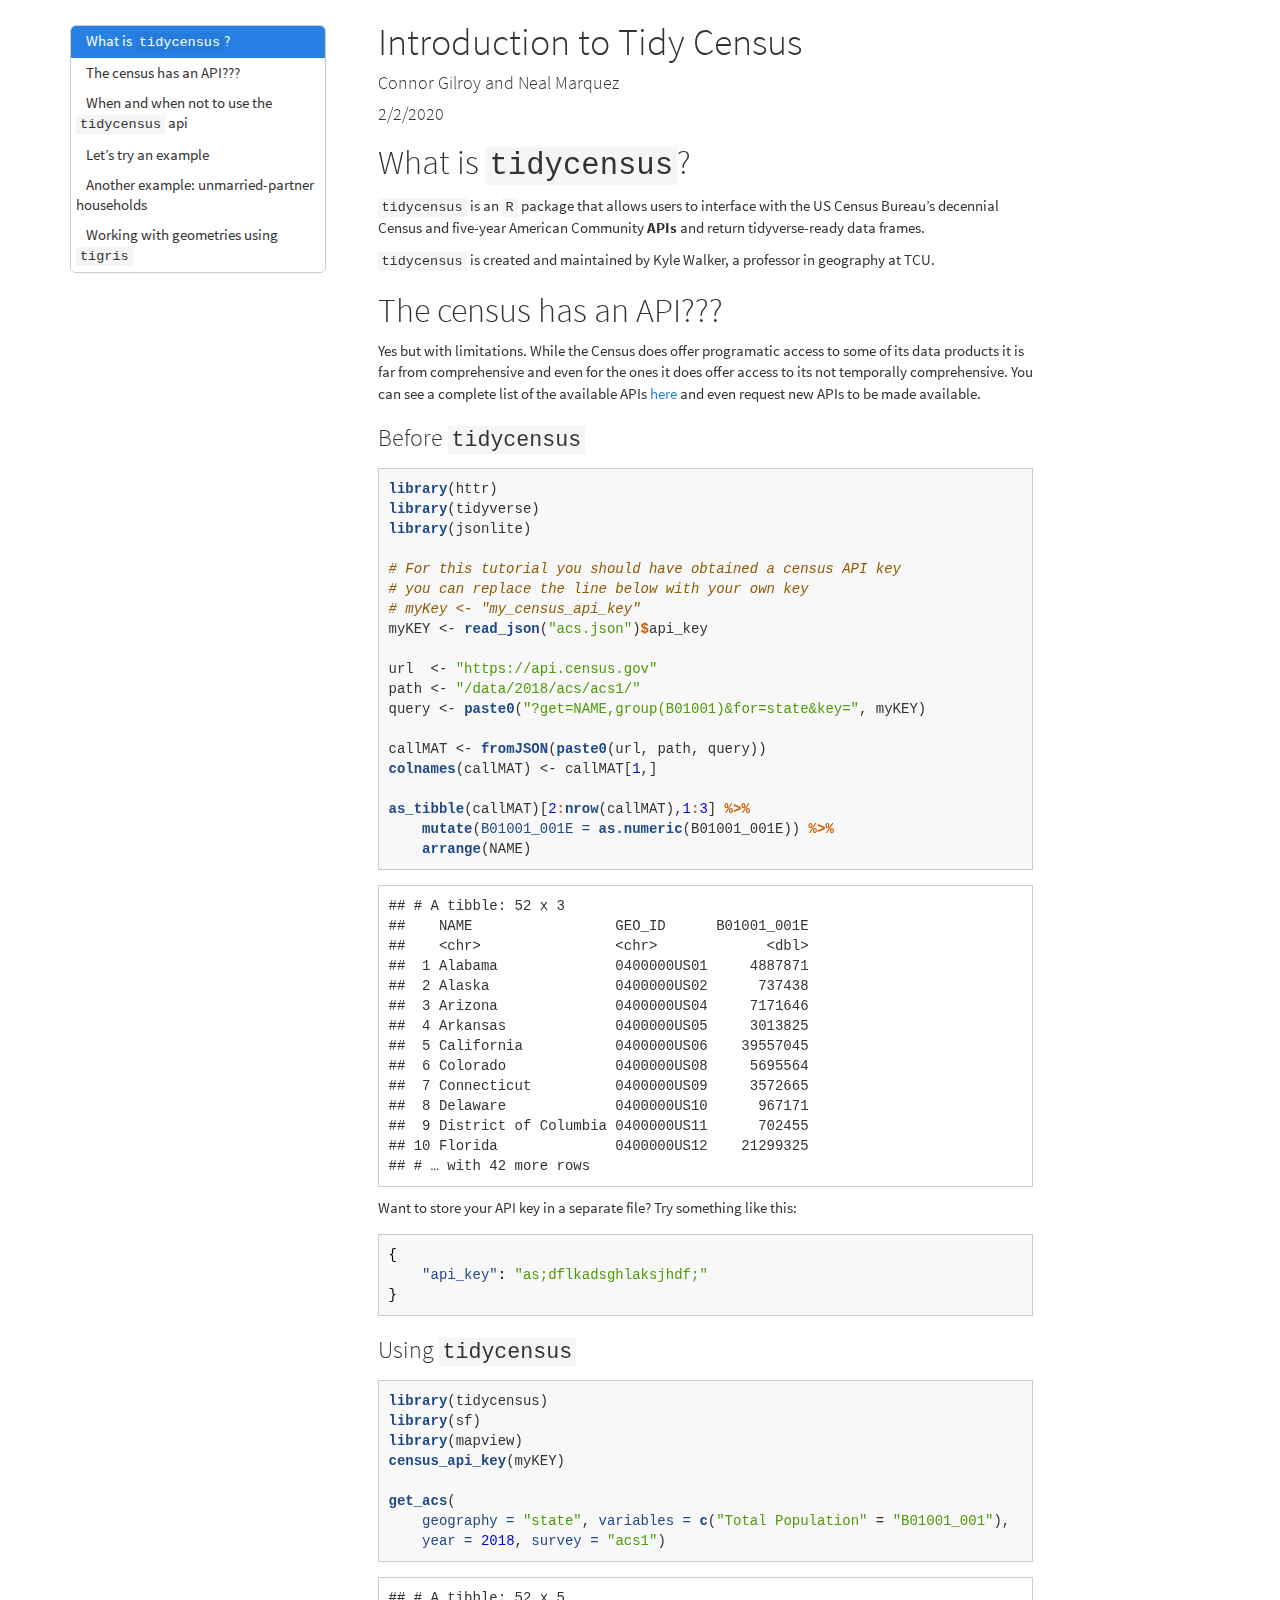
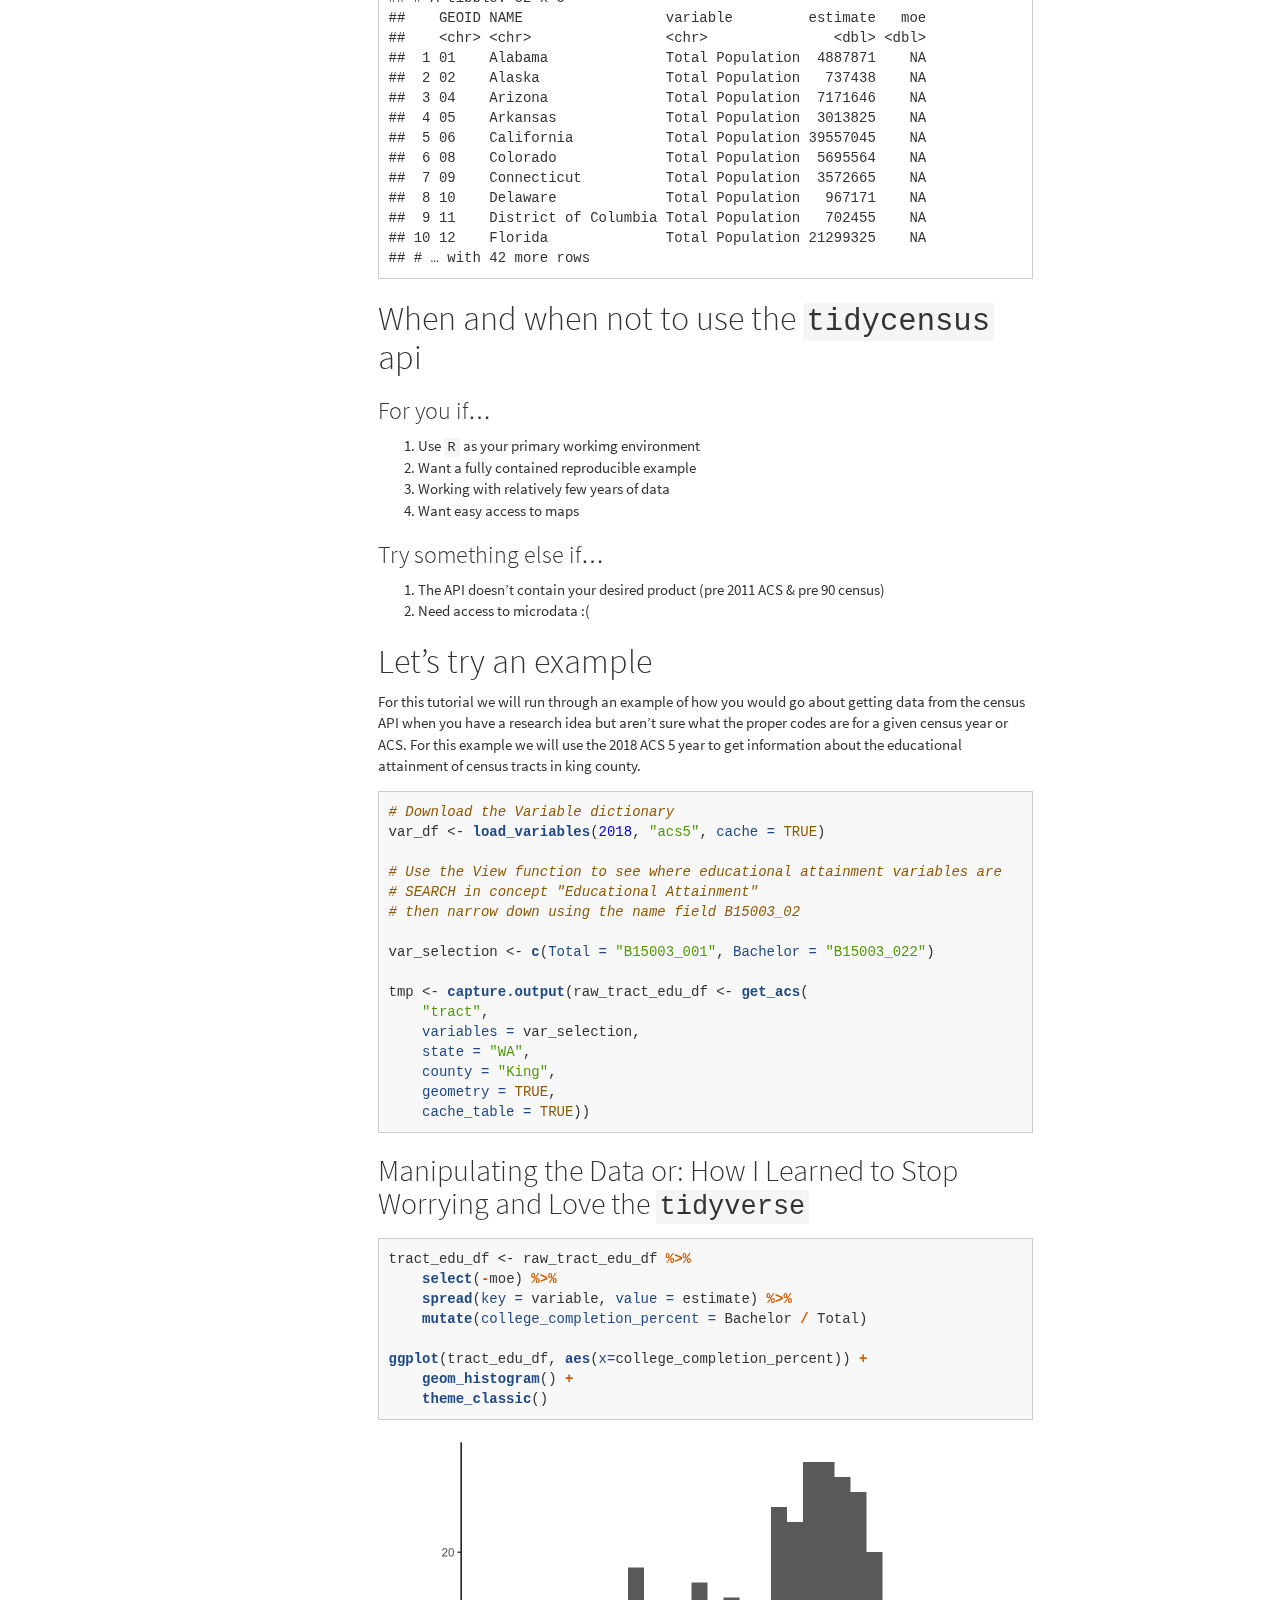
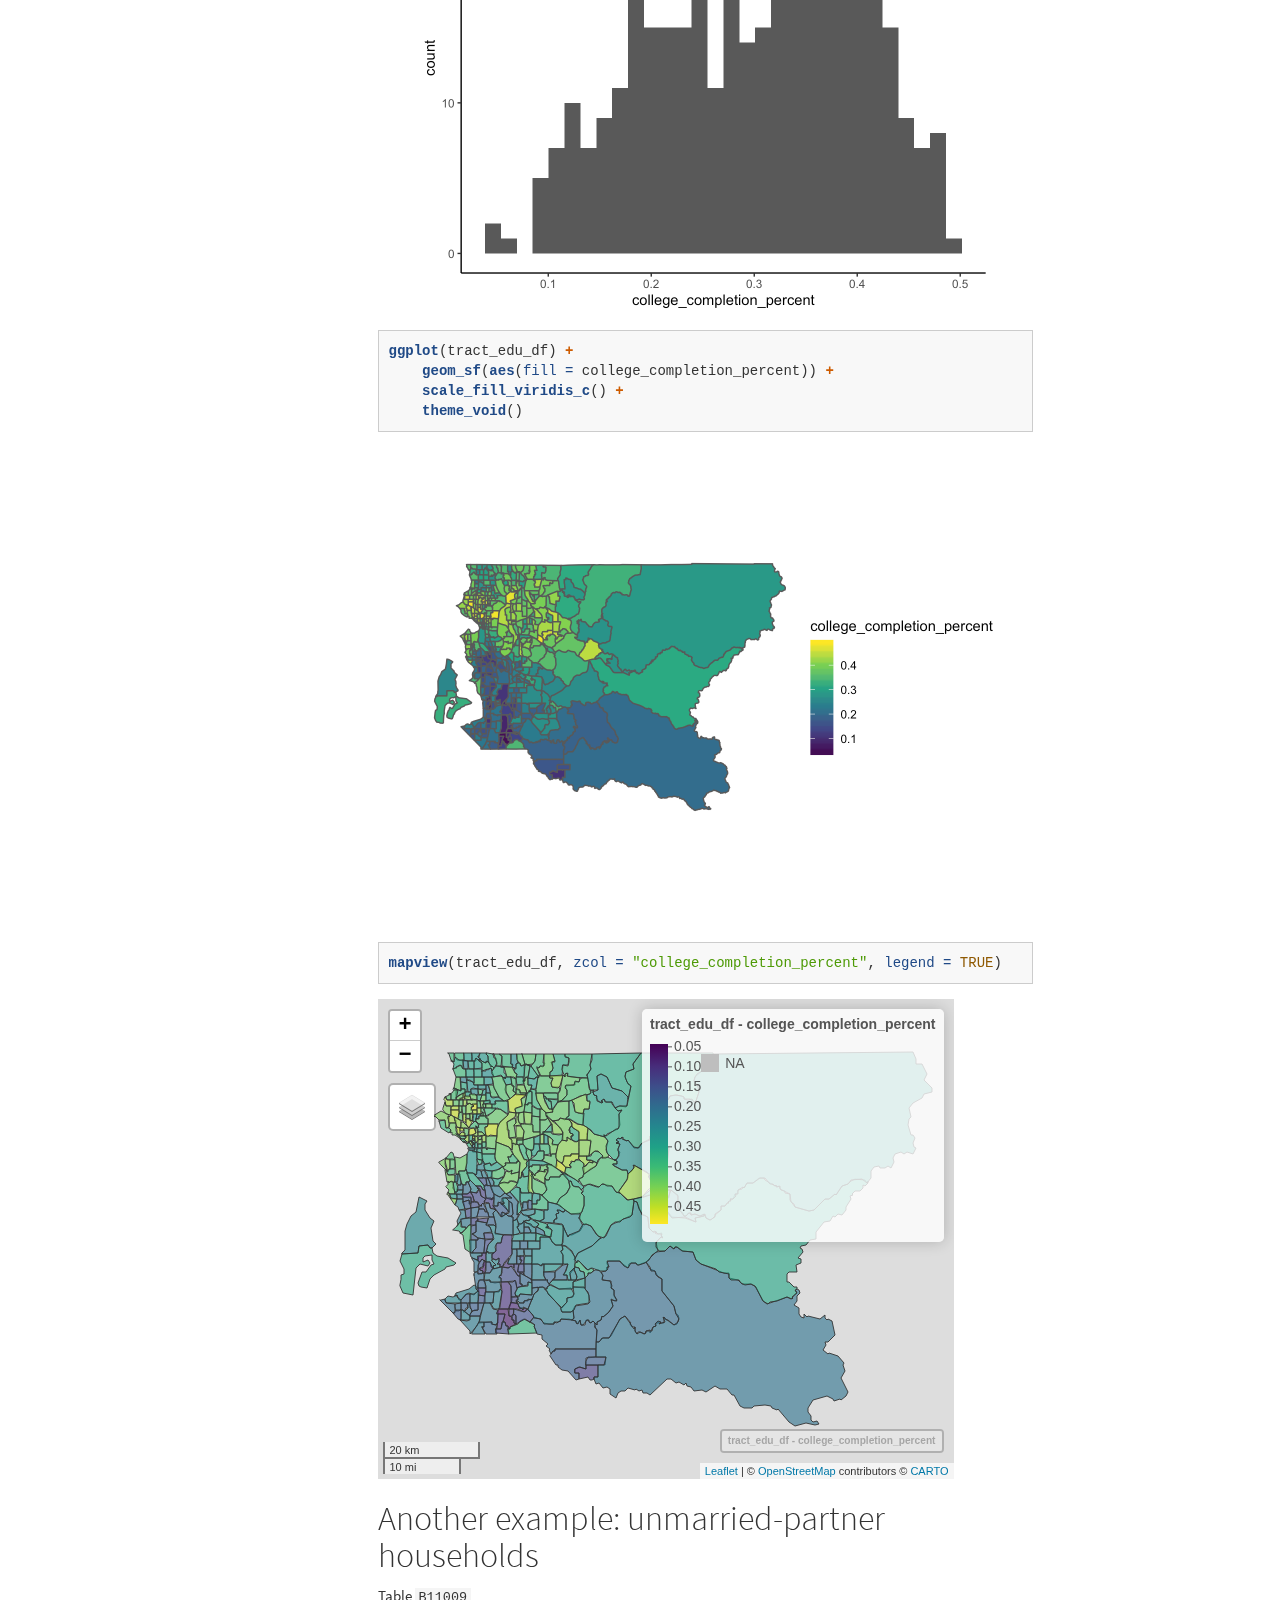
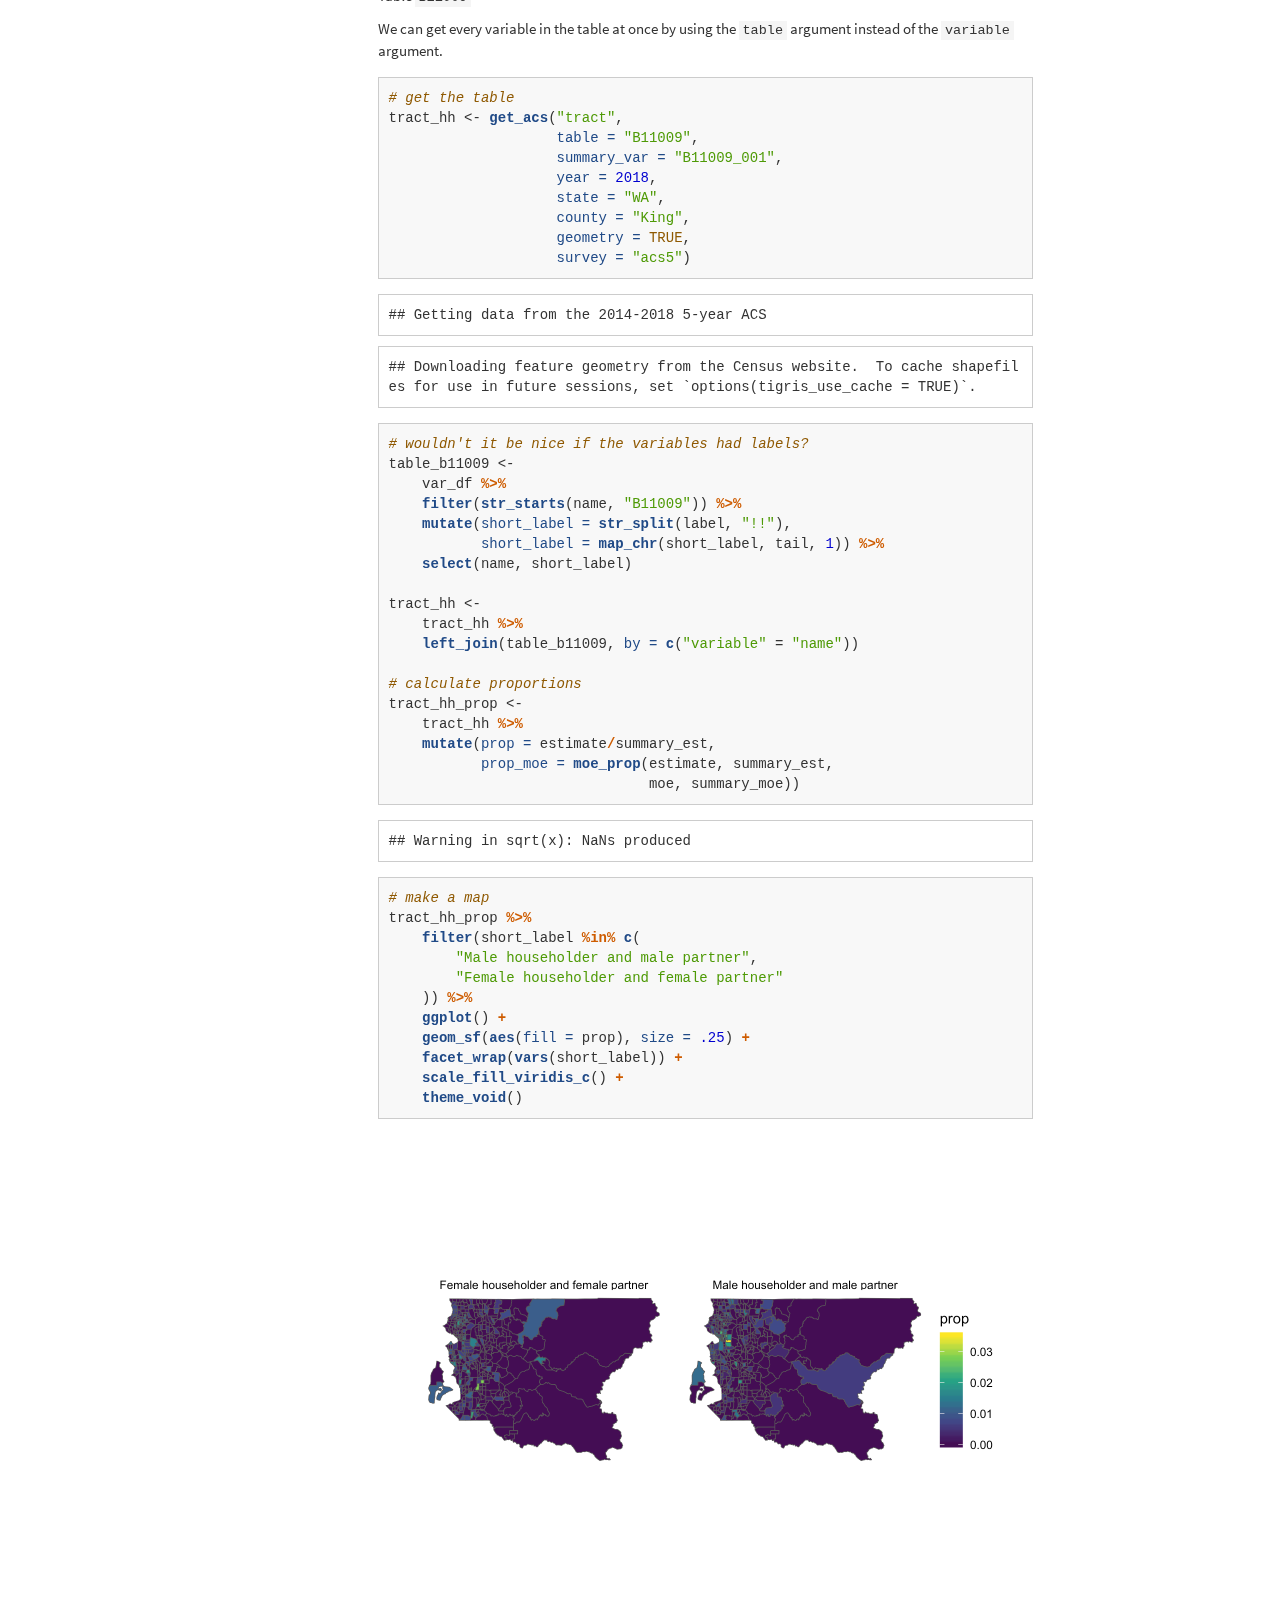
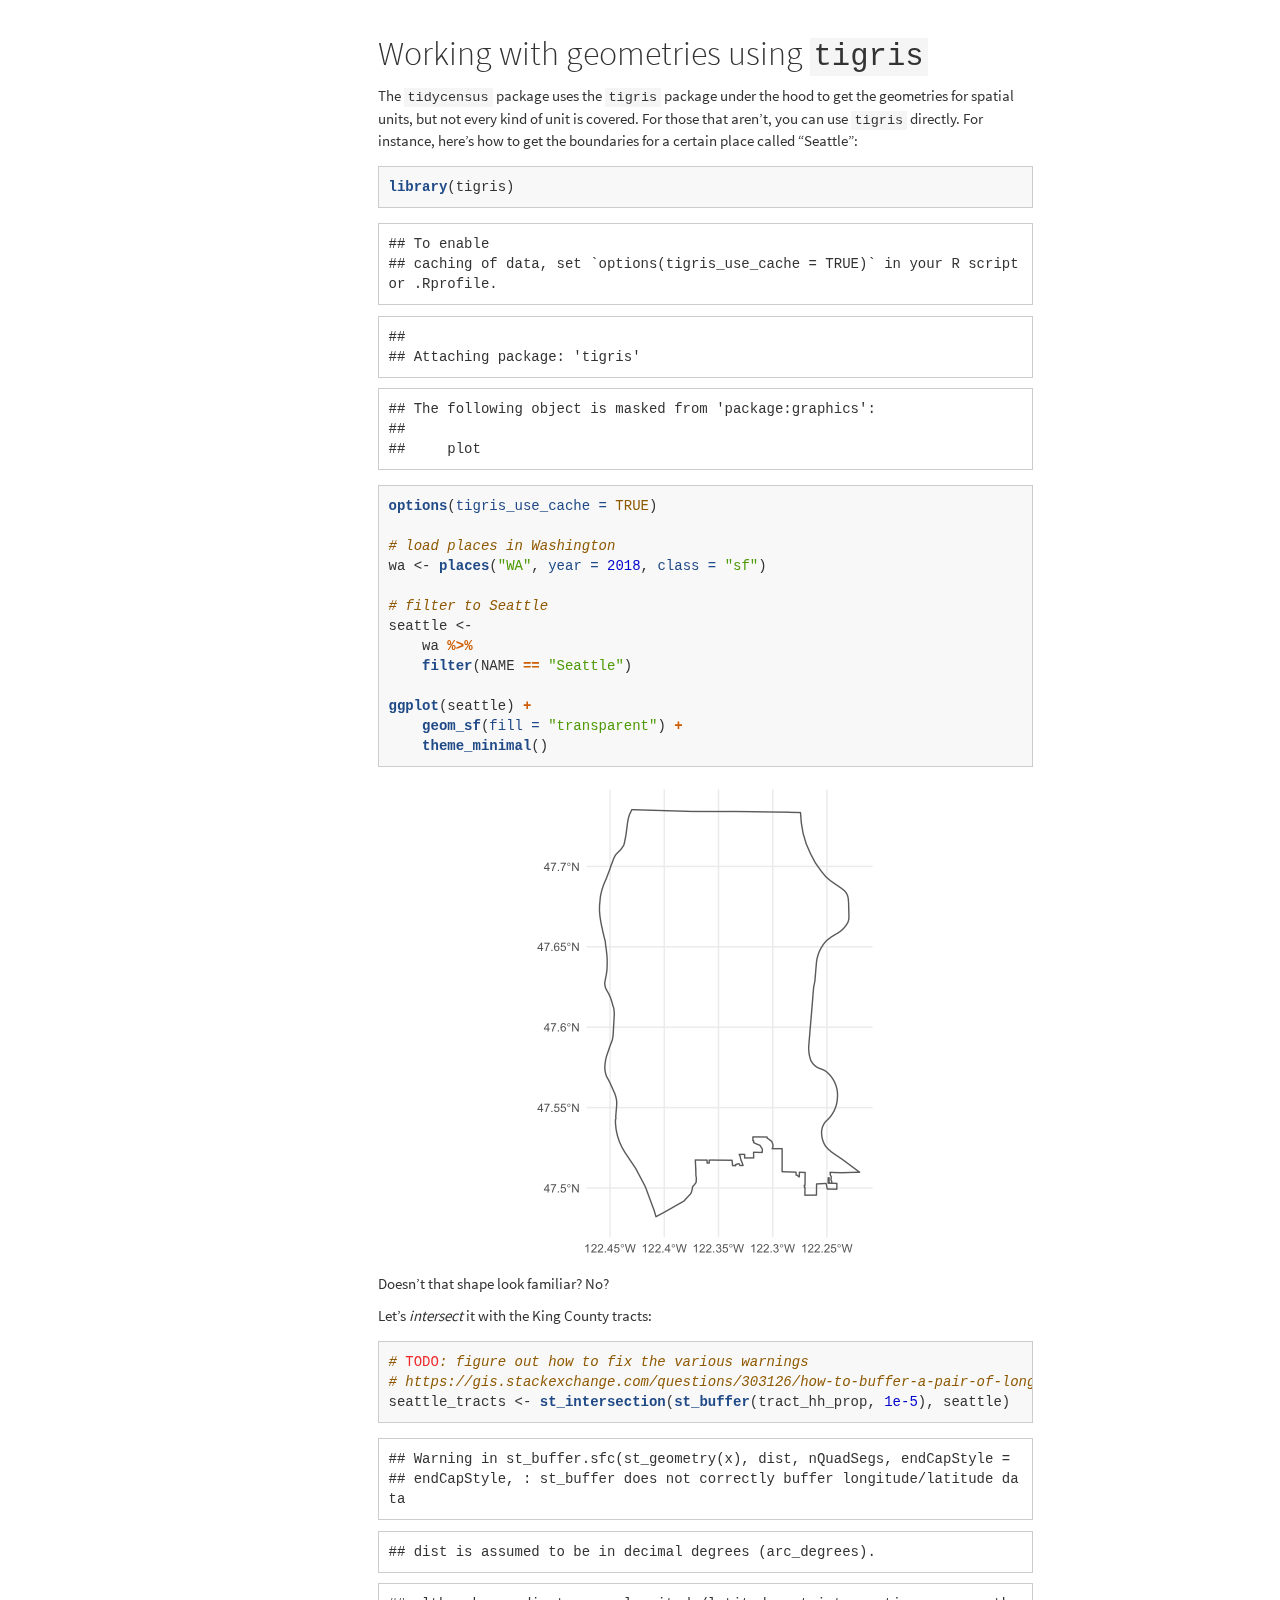
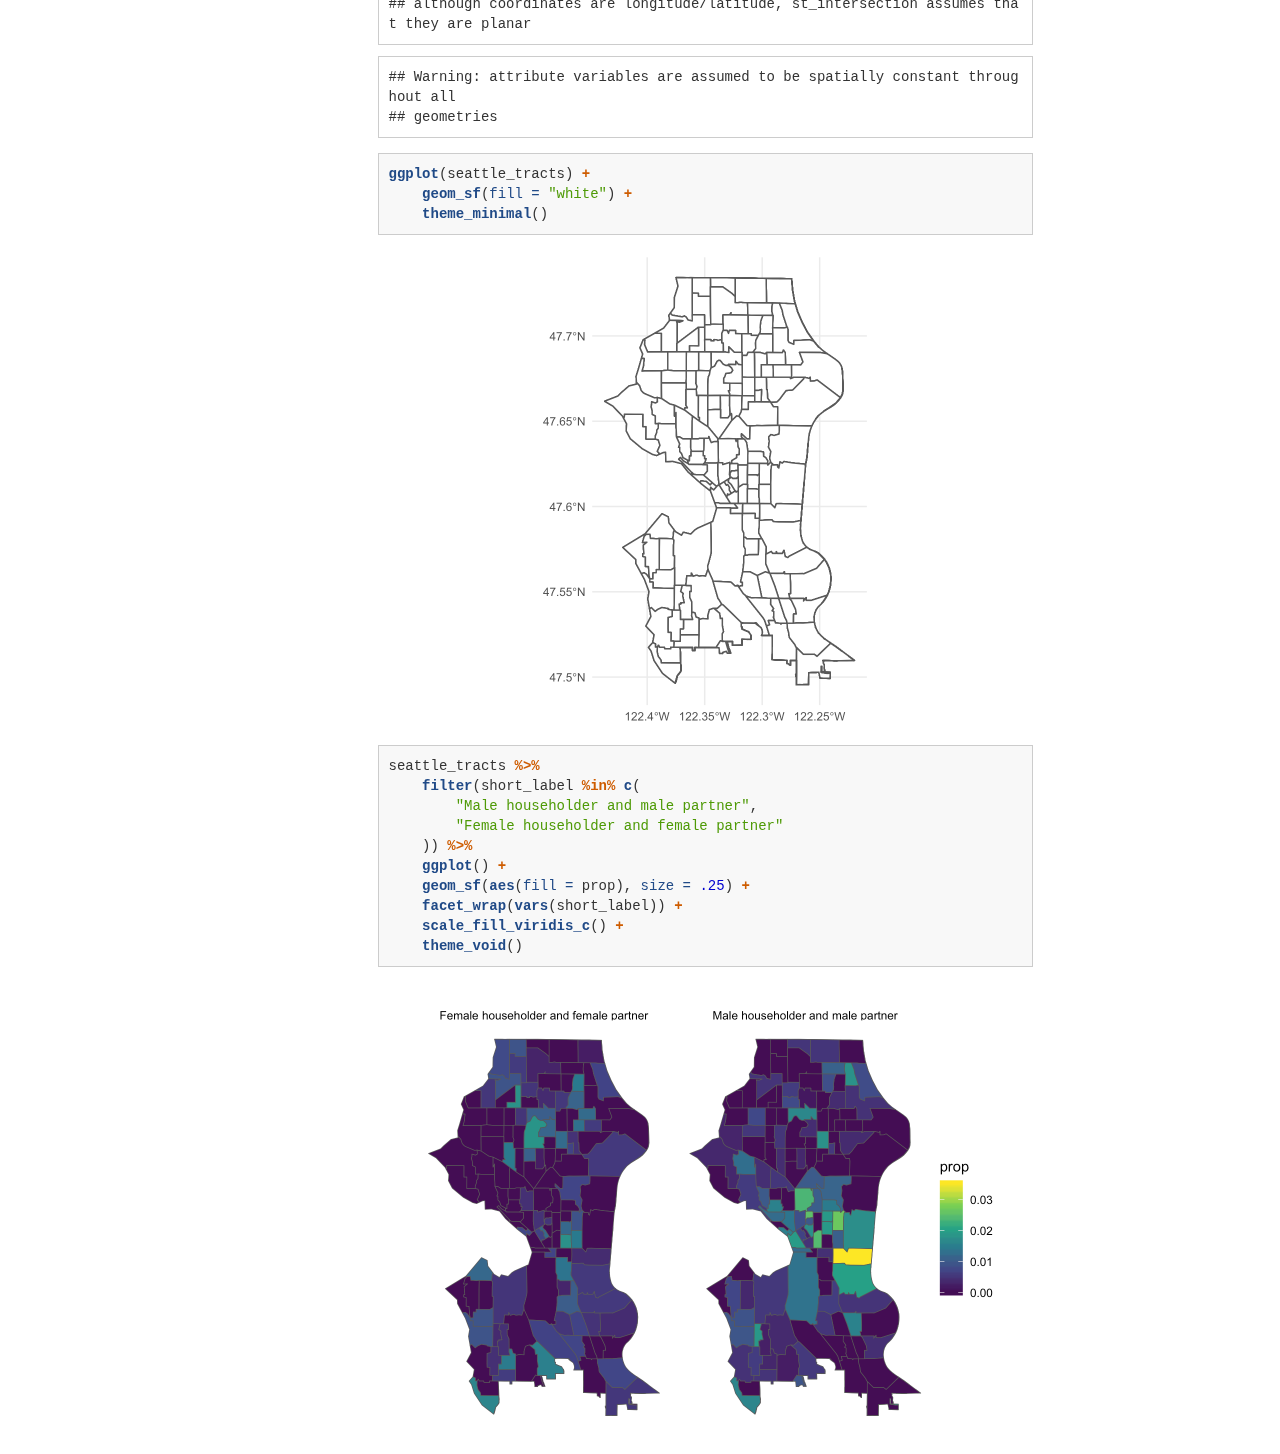
==== index.html @ 89fbed7f "rename output" ====
<!DOCTYPE html>

<html>

<head>

<meta charset="utf-8" />
<meta name="generator" content="pandoc" />
<meta http-equiv="X-UA-Compatible" content="IE=EDGE" />


<meta name="author" content="Connor Gilroy and Neal Marquez" />


<title>Introduction to Tidy Census</title>

<script>/*! jQuery v1.12.4 | (c) jQuery Foundation | jquery.org/license */
!function(a,b){"object"==typeof module&&"object"==typeof module.exports?module.exports=a.document?b(a,!0):function(a){if(!a.document)throw new Error("jQuery requires a window with a document");return b(a)}:b(a)}("undefined"!=typeof window?window:this,function(a,b){var c=[],d=a.document,e=c.slice,f=c.concat,g=c.push,h=c.indexOf,i={},j=i.toString,k=i.hasOwnProperty,l={},m="1.12.4",n=function(a,b){return new n.fn.init(a,b)},o=/^[\s\uFEFF\xA0]+|[\s\uFEFF\xA0]+$/g,p=/^-ms-/,q=/-([\da-z])/gi,r=function(a,b){return b.toUpperCase()};n.fn=n.prototype={jquery:m,constructor:n,selector:"",length:0,toArray:function(){return e.call(this)},get:function(a){return null!=a?0>a?this[a+this.length]:this[a]:e.call(this)},pushStack:function(a){var b=n.merge(this.constructor(),a);return b.prevObject=this,b.context=this.context,b},each:function(a){return n.each(this,a)},map:function(a){return this.pushStack(n.map(this,function(b,c){return a.call(b,c,b)}))},slice:function(){return this.pushStack(e.apply(this,arguments))},first:function(){return this.eq(0)},last:function(){return this.eq(-1)},eq:function(a){var b=this.length,c=+a+(0>a?b:0);return this.pushStack(c>=0&&b>c?[this[c]]:[])},end:function(){return this.prevObject||this.constructor()},push:g,sort:c.sort,splice:c.splice},n.extend=n.fn.extend=function(){var a,b,c,d,e,f,g=arguments[0]||{},h=1,i=arguments.length,j=!1;for("boolean"==typeof g&&(j=g,g=arguments[h]||{},h++),"object"==typeof g||n.isFunction(g)||(g={}),h===i&&(g=this,h--);i>h;h++)if(null!=(e=arguments[h]))for(d in e)a=g[d],c=e[d],g!==c&&(j&&c&&(n.isPlainObject(c)||(b=n.isArray(c)))?(b?(b=!1,f=a&&n.isArray(a)?a:[]):f=a&&n.isPlainObject(a)?a:{},g[d]=n.extend(j,f,c)):void 0!==c&&(g[d]=c));return g},n.extend({expando:"jQuery"+(m+Math.random()).replace(/\D/g,""),isReady:!0,error:function(a){throw new Error(a)},noop:function(){},isFunction:function(a){return"function"===n.type(a)},isArray:Array.isArray||function(a){return"array"===n.type(a)},isWindow:function(a){return null!=a&&a==a.window},isNumeric:function(a){var b=a&&a.toString();return!n.isArray(a)&&b-parseFloat(b)+1>=0},isEmptyObject:function(a){var b;for(b in a)return!1;return!0},isPlainObject:function(a){var b;if(!a||"object"!==n.type(a)||a.nodeType||n.isWindow(a))return!1;try{if(a.constructor&&!k.call(a,"constructor")&&!k.call(a.constructor.prototype,"isPrototypeOf"))return!1}catch(c){return!1}if(!l.ownFirst)for(b in a)return k.call(a,b);for(b in a);return void 0===b||k.call(a,b)},type:function(a){return null==a?a+"":"object"==typeof a||"function"==typeof a?i[j.call(a)]||"object":typeof a},globalEval:function(b){b&&n.trim(b)&&(a.execScript||function(b){a.eval.call(a,b)})(b)},camelCase:function(a){return a.replace(p,"ms-").replace(q,r)},nodeName:function(a,b){return a.nodeName&&a.nodeName.toLowerCase()===b.toLowerCase()},each:function(a,b){var c,d=0;if(s(a)){for(c=a.length;c>d;d++)if(b.call(a[d],d,a[d])===!1)break}else for(d in a)if(b.call(a[d],d,a[d])===!1)break;return a},trim:function(a){return null==a?"":(a+"").replace(o,"")},makeArray:function(a,b){var c=b||[];return null!=a&&(s(Object(a))?n.merge(c,"string"==typeof a?[a]:a):g.call(c,a)),c},inArray:function(a,b,c){var d;if(b){if(h)return h.call(b,a,c);for(d=b.length,c=c?0>c?Math.max(0,d+c):c:0;d>c;c++)if(c in b&&b[c]===a)return c}return-1},merge:function(a,b){var c=+b.length,d=0,e=a.length;while(c>d)a[e++]=b[d++];if(c!==c)while(void 0!==b[d])a[e++]=b[d++];return a.length=e,a},grep:function(a,b,c){for(var d,e=[],f=0,g=a.length,h=!c;g>f;f++)d=!b(a[f],f),d!==h&&e.push(a[f]);return e},map:function(a,b,c){var d,e,g=0,h=[];if(s(a))for(d=a.length;d>g;g++)e=b(a[g],g,c),null!=e&&h.push(e);else for(g in a)e=b(a[g],g,c),null!=e&&h.push(e);return f.apply([],h)},guid:1,proxy:function(a,b){var c,d,f;return"string"==typeof b&&(f=a[b],b=a,a=f),n.isFunction(a)?(c=e.call(arguments,2),d=function(){return a.apply(b||this,c.concat(e.call(arguments)))},d.guid=a.guid=a.guid||n.guid++,d):void 0},now:function(){return+new Date},support:l}),"function"==typeof Symbol&&(n.fn[Symbol.iterator]=c[Symbol.iterator]),n.each("Boolean Number String Function Array Date RegExp Object Error Symbol".split(" "),function(a,b){i["[object "+b+"]"]=b.toLowerCase()});function s(a){var b=!!a&&"length"in a&&a.length,c=n.type(a);return"function"===c||n.isWindow(a)?!1:"array"===c||0===b||"number"==typeof b&&b>0&&b-1 in a}var t=function(a){var b,c,d,e,f,g,h,i,j,k,l,m,n,o,p,q,r,s,t,u="sizzle"+1*new Date,v=a.document,w=0,x=0,y=ga(),z=ga(),A=ga(),B=function(a,b){return a===b&&(l=!0),0},C=1<<31,D={}.hasOwnProperty,E=[],F=E.pop,G=E.push,H=E.push,I=E.slice,J=function(a,b){for(var c=0,d=a.length;d>c;c++)if(a[c]===b)return c;return-1},K="checked|selected|async|autofocus|autoplay|controls|defer|disabled|hidden|ismap|loop|multiple|open|readonly|required|scoped",L="[\\x20\\t\\r\\n\\f]",M="(?:\\\\.|[\\w-]|[^\\x00-\\xa0])+",N="\\["+L+"*("+M+")(?:"+L+"*([*^$|!~]?=)"+L+"*(?:'((?:\\\\.|[^\\\\'])*)'|\"((?:\\\\.|[^\\\\\"])*)\"|("+M+"))|)"+L+"*\\]",O=":("+M+")(?:\\((('((?:\\\\.|[^\\\\'])*)'|\"((?:\\\\.|[^\\\\\"])*)\")|((?:\\\\.|[^\\\\()[\\]]|"+N+")*)|.*)\\)|)",P=new RegExp(L+"+","g"),Q=new RegExp("^"+L+"+|((?:^|[^\\\\])(?:\\\\.)*)"+L+"+$","g"),R=new RegExp("^"+L+"*,"+L+"*"),S=new RegExp("^"+L+"*([>+~]|"+L+")"+L+"*"),T=new RegExp("="+L+"*([^\\]'\"]*?)"+L+"*\\]","g"),U=new RegExp(O),V=new RegExp("^"+M+"$"),W={ID:new RegExp("^#("+M+")"),CLASS:new RegExp("^\\.("+M+")"),TAG:new RegExp("^("+M+"|[*])"),ATTR:new RegExp("^"+N),PSEUDO:new RegExp("^"+O),CHILD:new RegExp("^:(only|first|last|nth|nth-last)-(child|of-type)(?:\\("+L+"*(even|odd|(([+-]|)(\\d*)n|)"+L+"*(?:([+-]|)"+L+"*(\\d+)|))"+L+"*\\)|)","i"),bool:new RegExp("^(?:"+K+")$","i"),needsContext:new RegExp("^"+L+"*[>+~]|:(even|odd|eq|gt|lt|nth|first|last)(?:\\("+L+"*((?:-\\d)?\\d*)"+L+"*\\)|)(?=[^-]|$)","i")},X=/^(?:input|select|textarea|button)$/i,Y=/^h\d$/i,Z=/^[^{]+\{\s*\[native \w/,$=/^(?:#([\w-]+)|(\w+)|\.([\w-]+))$/,_=/[+~]/,aa=/'|\\/g,ba=new RegExp("\\\\([\\da-f]{1,6}"+L+"?|("+L+")|.)","ig"),ca=function(a,b,c){var d="0x"+b-65536;return d!==d||c?b:0>d?String.fromCharCode(d+65536):String.fromCharCode(d>>10|55296,1023&d|56320)},da=function(){m()};try{H.apply(E=I.call(v.childNodes),v.childNodes),E[v.childNodes.length].nodeType}catch(ea){H={apply:E.length?function(a,b){G.apply(a,I.call(b))}:function(a,b){var c=a.length,d=0;while(a[c++]=b[d++]);a.length=c-1}}}function fa(a,b,d,e){var f,h,j,k,l,o,r,s,w=b&&b.ownerDocument,x=b?b.nodeType:9;if(d=d||[],"string"!=typeof a||!a||1!==x&&9!==x&&11!==x)return d;if(!e&&((b?b.ownerDocument||b:v)!==n&&m(b),b=b||n,p)){if(11!==x&&(o=$.exec(a)))if(f=o[1]){if(9===x){if(!(j=b.getElementById(f)))return d;if(j.id===f)return d.push(j),d}else if(w&&(j=w.getElementById(f))&&t(b,j)&&j.id===f)return d.push(j),d}else{if(o[2])return H.apply(d,b.getElementsByTagName(a)),d;if((f=o[3])&&c.getElementsByClassName&&b.getElementsByClassName)return H.apply(d,b.getElementsByClassName(f)),d}if(c.qsa&&!A[a+" "]&&(!q||!q.test(a))){if(1!==x)w=b,s=a;else if("object"!==b.nodeName.toLowerCase()){(k=b.getAttribute("id"))?k=k.replace(aa,"\\$&"):b.setAttribute("id",k=u),r=g(a),h=r.length,l=V.test(k)?"#"+k:"[id='"+k+"']";while(h--)r[h]=l+" "+qa(r[h]);s=r.join(","),w=_.test(a)&&oa(b.parentNode)||b}if(s)try{return H.apply(d,w.querySelectorAll(s)),d}catch(y){}finally{k===u&&b.removeAttribute("id")}}}return i(a.replace(Q,"$1"),b,d,e)}function ga(){var a=[];function b(c,e){return a.push(c+" ")>d.cacheLength&&delete b[a.shift()],b[c+" "]=e}return b}function ha(a){return a[u]=!0,a}function ia(a){var b=n.createElement("div");try{return!!a(b)}catch(c){return!1}finally{b.parentNode&&b.parentNode.removeChild(b),b=null}}function ja(a,b){var c=a.split("|"),e=c.length;while(e--)d.attrHandle[c[e]]=b}function ka(a,b){var c=b&&a,d=c&&1===a.nodeType&&1===b.nodeType&&(~b.sourceIndex||C)-(~a.sourceIndex||C);if(d)return d;if(c)while(c=c.nextSibling)if(c===b)return-1;return a?1:-1}function la(a){return function(b){var c=b.nodeName.toLowerCase();return"input"===c&&b.type===a}}function ma(a){return function(b){var c=b.nodeName.toLowerCase();return("input"===c||"button"===c)&&b.type===a}}function na(a){return ha(function(b){return b=+b,ha(function(c,d){var e,f=a([],c.length,b),g=f.length;while(g--)c[e=f[g]]&&(c[e]=!(d[e]=c[e]))})})}function oa(a){return a&&"undefined"!=typeof a.getElementsByTagName&&a}c=fa.support={},f=fa.isXML=function(a){var b=a&&(a.ownerDocument||a).documentElement;return b?"HTML"!==b.nodeName:!1},m=fa.setDocument=function(a){var b,e,g=a?a.ownerDocument||a:v;return g!==n&&9===g.nodeType&&g.documentElement?(n=g,o=n.documentElement,p=!f(n),(e=n.defaultView)&&e.top!==e&&(e.addEventListener?e.addEventListener("unload",da,!1):e.attachEvent&&e.attachEvent("onunload",da)),c.attributes=ia(function(a){return a.className="i",!a.getAttribute("className")}),c.getElementsByTagName=ia(function(a){return a.appendChild(n.createComment("")),!a.getElementsByTagName("*").length}),c.getElementsByClassName=Z.test(n.getElementsByClassName),c.getById=ia(function(a){return o.appendChild(a).id=u,!n.getElementsByName||!n.getElementsByName(u).length}),c.getById?(d.find.ID=function(a,b){if("undefined"!=typeof b.getElementById&&p){var c=b.getElementById(a);return c?[c]:[]}},d.filter.ID=function(a){var b=a.replace(ba,ca);return function(a){return a.getAttribute("id")===b}}):(delete d.find.ID,d.filter.ID=function(a){var b=a.replace(ba,ca);return function(a){var c="undefined"!=typeof a.getAttributeNode&&a.getAttributeNode("id");return c&&c.value===b}}),d.find.TAG=c.getElementsByTagName?function(a,b){return"undefined"!=typeof b.getElementsByTagName?b.getElementsByTagName(a):c.qsa?b.querySelectorAll(a):void 0}:function(a,b){var c,d=[],e=0,f=b.getElementsByTagName(a);if("*"===a){while(c=f[e++])1===c.nodeType&&d.push(c);return d}return f},d.find.CLASS=c.getElementsByClassName&&function(a,b){return"undefined"!=typeof b.getElementsByClassName&&p?b.getElementsByClassName(a):void 0},r=[],q=[],(c.qsa=Z.test(n.querySelectorAll))&&(ia(function(a){o.appendChild(a).innerHTML="<a id='"+u+"'></a><select id='"+u+"-\r\\' msallowcapture=''><option selected=''></option></select>",a.querySelectorAll("[msallowcapture^='']").length&&q.push("[*^$]="+L+"*(?:''|\"\")"),a.querySelectorAll("[selected]").length||q.push("\\["+L+"*(?:value|"+K+")"),a.querySelectorAll("[id~="+u+"-]").length||q.push("~="),a.querySelectorAll(":checked").length||q.push(":checked"),a.querySelectorAll("a#"+u+"+*").length||q.push(".#.+[+~]")}),ia(function(a){var b=n.createElement("input");b.setAttribute("type","hidden"),a.appendChild(b).setAttribute("name","D"),a.querySelectorAll("[name=d]").length&&q.push("name"+L+"*[*^$|!~]?="),a.querySelectorAll(":enabled").length||q.push(":enabled",":disabled"),a.querySelectorAll("*,:x"),q.push(",.*:")})),(c.matchesSelector=Z.test(s=o.matches||o.webkitMatchesSelector||o.mozMatchesSelector||o.oMatchesSelector||o.msMatchesSelector))&&ia(function(a){c.disconnectedMatch=s.call(a,"div"),s.call(a,"[s!='']:x"),r.push("!=",O)}),q=q.length&&new RegExp(q.join("|")),r=r.length&&new RegExp(r.join("|")),b=Z.test(o.compareDocumentPosition),t=b||Z.test(o.contains)?function(a,b){var c=9===a.nodeType?a.documentElement:a,d=b&&b.parentNode;return a===d||!(!d||1!==d.nodeType||!(c.contains?c.contains(d):a.compareDocumentPosition&&16&a.compareDocumentPosition(d)))}:function(a,b){if(b)while(b=b.parentNode)if(b===a)return!0;return!1},B=b?function(a,b){if(a===b)return l=!0,0;var d=!a.compareDocumentPosition-!b.compareDocumentPosition;return d?d:(d=(a.ownerDocument||a)===(b.ownerDocument||b)?a.compareDocumentPosition(b):1,1&d||!c.sortDetached&&b.compareDocumentPosition(a)===d?a===n||a.ownerDocument===v&&t(v,a)?-1:b===n||b.ownerDocument===v&&t(v,b)?1:k?J(k,a)-J(k,b):0:4&d?-1:1)}:function(a,b){if(a===b)return l=!0,0;var c,d=0,e=a.parentNode,f=b.parentNode,g=[a],h=[b];if(!e||!f)return a===n?-1:b===n?1:e?-1:f?1:k?J(k,a)-J(k,b):0;if(e===f)return ka(a,b);c=a;while(c=c.parentNode)g.unshift(c);c=b;while(c=c.parentNode)h.unshift(c);while(g[d]===h[d])d++;return d?ka(g[d],h[d]):g[d]===v?-1:h[d]===v?1:0},n):n},fa.matches=function(a,b){return fa(a,null,null,b)},fa.matchesSelector=function(a,b){if((a.ownerDocument||a)!==n&&m(a),b=b.replace(T,"='$1']"),c.matchesSelector&&p&&!A[b+" "]&&(!r||!r.test(b))&&(!q||!q.test(b)))try{var d=s.call(a,b);if(d||c.disconnectedMatch||a.document&&11!==a.document.nodeType)return d}catch(e){}return fa(b,n,null,[a]).length>0},fa.contains=function(a,b){return(a.ownerDocument||a)!==n&&m(a),t(a,b)},fa.attr=function(a,b){(a.ownerDocument||a)!==n&&m(a);var e=d.attrHandle[b.toLowerCase()],f=e&&D.call(d.attrHandle,b.toLowerCase())?e(a,b,!p):void 0;return void 0!==f?f:c.attributes||!p?a.getAttribute(b):(f=a.getAttributeNode(b))&&f.specified?f.value:null},fa.error=function(a){throw new Error("Syntax error, unrecognized expression: "+a)},fa.uniqueSort=function(a){var b,d=[],e=0,f=0;if(l=!c.detectDuplicates,k=!c.sortStable&&a.slice(0),a.sort(B),l){while(b=a[f++])b===a[f]&&(e=d.push(f));while(e--)a.splice(d[e],1)}return k=null,a},e=fa.getText=function(a){var b,c="",d=0,f=a.nodeType;if(f){if(1===f||9===f||11===f){if("string"==typeof a.textContent)return a.textContent;for(a=a.firstChild;a;a=a.nextSibling)c+=e(a)}else if(3===f||4===f)return a.nodeValue}else while(b=a[d++])c+=e(b);return c},d=fa.selectors={cacheLength:50,createPseudo:ha,match:W,attrHandle:{},find:{},relative:{">":{dir:"parentNode",first:!0}," ":{dir:"parentNode"},"+":{dir:"previousSibling",first:!0},"~":{dir:"previousSibling"}},preFilter:{ATTR:function(a){return a[1]=a[1].replace(ba,ca),a[3]=(a[3]||a[4]||a[5]||"").replace(ba,ca),"~="===a[2]&&(a[3]=" "+a[3]+" "),a.slice(0,4)},CHILD:function(a){return a[1]=a[1].toLowerCase(),"nth"===a[1].slice(0,3)?(a[3]||fa.error(a[0]),a[4]=+(a[4]?a[5]+(a[6]||1):2*("even"===a[3]||"odd"===a[3])),a[5]=+(a[7]+a[8]||"odd"===a[3])):a[3]&&fa.error(a[0]),a},PSEUDO:function(a){var b,c=!a[6]&&a[2];return W.CHILD.test(a[0])?null:(a[3]?a[2]=a[4]||a[5]||"":c&&U.test(c)&&(b=g(c,!0))&&(b=c.indexOf(")",c.length-b)-c.length)&&(a[0]=a[0].slice(0,b),a[2]=c.slice(0,b)),a.slice(0,3))}},filter:{TAG:function(a){var b=a.replace(ba,ca).toLowerCase();return"*"===a?function(){return!0}:function(a){return a.nodeName&&a.nodeName.toLowerCase()===b}},CLASS:function(a){var b=y[a+" "];return b||(b=new RegExp("(^|"+L+")"+a+"("+L+"|$)"))&&y(a,function(a){return b.test("string"==typeof a.className&&a.className||"undefined"!=typeof a.getAttribute&&a.getAttribute("class")||"")})},ATTR:function(a,b,c){return function(d){var e=fa.attr(d,a);return null==e?"!="===b:b?(e+="","="===b?e===c:"!="===b?e!==c:"^="===b?c&&0===e.indexOf(c):"*="===b?c&&e.indexOf(c)>-1:"$="===b?c&&e.slice(-c.length)===c:"~="===b?(" "+e.replace(P," ")+" ").indexOf(c)>-1:"|="===b?e===c||e.slice(0,c.length+1)===c+"-":!1):!0}},CHILD:function(a,b,c,d,e){var f="nth"!==a.slice(0,3),g="last"!==a.slice(-4),h="of-type"===b;return 1===d&&0===e?function(a){return!!a.parentNode}:function(b,c,i){var j,k,l,m,n,o,p=f!==g?"nextSibling":"previousSibling",q=b.parentNode,r=h&&b.nodeName.toLowerCase(),s=!i&&!h,t=!1;if(q){if(f){while(p){m=b;while(m=m[p])if(h?m.nodeName.toLowerCase()===r:1===m.nodeType)return!1;o=p="only"===a&&!o&&"nextSibling"}return!0}if(o=[g?q.firstChild:q.lastChild],g&&s){m=q,l=m[u]||(m[u]={}),k=l[m.uniqueID]||(l[m.uniqueID]={}),j=k[a]||[],n=j[0]===w&&j[1],t=n&&j[2],m=n&&q.childNodes[n];while(m=++n&&m&&m[p]||(t=n=0)||o.pop())if(1===m.nodeType&&++t&&m===b){k[a]=[w,n,t];break}}else if(s&&(m=b,l=m[u]||(m[u]={}),k=l[m.uniqueID]||(l[m.uniqueID]={}),j=k[a]||[],n=j[0]===w&&j[1],t=n),t===!1)while(m=++n&&m&&m[p]||(t=n=0)||o.pop())if((h?m.nodeName.toLowerCase()===r:1===m.nodeType)&&++t&&(s&&(l=m[u]||(m[u]={}),k=l[m.uniqueID]||(l[m.uniqueID]={}),k[a]=[w,t]),m===b))break;return t-=e,t===d||t%d===0&&t/d>=0}}},PSEUDO:function(a,b){var c,e=d.pseudos[a]||d.setFilters[a.toLowerCase()]||fa.error("unsupported pseudo: "+a);return e[u]?e(b):e.length>1?(c=[a,a,"",b],d.setFilters.hasOwnProperty(a.toLowerCase())?ha(function(a,c){var d,f=e(a,b),g=f.length;while(g--)d=J(a,f[g]),a[d]=!(c[d]=f[g])}):function(a){return e(a,0,c)}):e}},pseudos:{not:ha(function(a){var b=[],c=[],d=h(a.replace(Q,"$1"));return d[u]?ha(function(a,b,c,e){var f,g=d(a,null,e,[]),h=a.length;while(h--)(f=g[h])&&(a[h]=!(b[h]=f))}):function(a,e,f){return b[0]=a,d(b,null,f,c),b[0]=null,!c.pop()}}),has:ha(function(a){return function(b){return fa(a,b).length>0}}),contains:ha(function(a){return a=a.replace(ba,ca),function(b){return(b.textContent||b.innerText||e(b)).indexOf(a)>-1}}),lang:ha(function(a){return V.test(a||"")||fa.error("unsupported lang: "+a),a=a.replace(ba,ca).toLowerCase(),function(b){var c;do if(c=p?b.lang:b.getAttribute("xml:lang")||b.getAttribute("lang"))return c=c.toLowerCase(),c===a||0===c.indexOf(a+"-");while((b=b.parentNode)&&1===b.nodeType);return!1}}),target:function(b){var c=a.location&&a.location.hash;return c&&c.slice(1)===b.id},root:function(a){return a===o},focus:function(a){return a===n.activeElement&&(!n.hasFocus||n.hasFocus())&&!!(a.type||a.href||~a.tabIndex)},enabled:function(a){return a.disabled===!1},disabled:function(a){return a.disabled===!0},checked:function(a){var b=a.nodeName.toLowerCase();return"input"===b&&!!a.checked||"option"===b&&!!a.selected},selected:function(a){return a.parentNode&&a.parentNode.selectedIndex,a.selected===!0},empty:function(a){for(a=a.firstChild;a;a=a.nextSibling)if(a.nodeType<6)return!1;return!0},parent:function(a){return!d.pseudos.empty(a)},header:function(a){return Y.test(a.nodeName)},input:function(a){return X.test(a.nodeName)},button:function(a){var b=a.nodeName.toLowerCase();return"input"===b&&"button"===a.type||"button"===b},text:function(a){var b;return"input"===a.nodeName.toLowerCase()&&"text"===a.type&&(null==(b=a.getAttribute("type"))||"text"===b.toLowerCase())},first:na(function(){return[0]}),last:na(function(a,b){return[b-1]}),eq:na(function(a,b,c){return[0>c?c+b:c]}),even:na(function(a,b){for(var c=0;b>c;c+=2)a.push(c);return a}),odd:na(function(a,b){for(var c=1;b>c;c+=2)a.push(c);return a}),lt:na(function(a,b,c){for(var d=0>c?c+b:c;--d>=0;)a.push(d);return a}),gt:na(function(a,b,c){for(var d=0>c?c+b:c;++d<b;)a.push(d);return a})}},d.pseudos.nth=d.pseudos.eq;for(b in{radio:!0,checkbox:!0,file:!0,password:!0,image:!0})d.pseudos[b]=la(b);for(b in{submit:!0,reset:!0})d.pseudos[b]=ma(b);function pa(){}pa.prototype=d.filters=d.pseudos,d.setFilters=new pa,g=fa.tokenize=function(a,b){var c,e,f,g,h,i,j,k=z[a+" "];if(k)return b?0:k.slice(0);h=a,i=[],j=d.preFilter;while(h){c&&!(e=R.exec(h))||(e&&(h=h.slice(e[0].length)||h),i.push(f=[])),c=!1,(e=S.exec(h))&&(c=e.shift(),f.push({value:c,type:e[0].replace(Q," ")}),h=h.slice(c.length));for(g in d.filter)!(e=W[g].exec(h))||j[g]&&!(e=j[g](e))||(c=e.shift(),f.push({value:c,type:g,matches:e}),h=h.slice(c.length));if(!c)break}return b?h.length:h?fa.error(a):z(a,i).slice(0)};function qa(a){for(var b=0,c=a.length,d="";c>b;b++)d+=a[b].value;return d}function ra(a,b,c){var d=b.dir,e=c&&"parentNode"===d,f=x++;return b.first?function(b,c,f){while(b=b[d])if(1===b.nodeType||e)return a(b,c,f)}:function(b,c,g){var h,i,j,k=[w,f];if(g){while(b=b[d])if((1===b.nodeType||e)&&a(b,c,g))return!0}else while(b=b[d])if(1===b.nodeType||e){if(j=b[u]||(b[u]={}),i=j[b.uniqueID]||(j[b.uniqueID]={}),(h=i[d])&&h[0]===w&&h[1]===f)return k[2]=h[2];if(i[d]=k,k[2]=a(b,c,g))return!0}}}function sa(a){return a.length>1?function(b,c,d){var e=a.length;while(e--)if(!a[e](b,c,d))return!1;return!0}:a[0]}function ta(a,b,c){for(var d=0,e=b.length;e>d;d++)fa(a,b[d],c);return c}function ua(a,b,c,d,e){for(var f,g=[],h=0,i=a.length,j=null!=b;i>h;h++)(f=a[h])&&(c&&!c(f,d,e)||(g.push(f),j&&b.push(h)));return g}function va(a,b,c,d,e,f){return d&&!d[u]&&(d=va(d)),e&&!e[u]&&(e=va(e,f)),ha(function(f,g,h,i){var j,k,l,m=[],n=[],o=g.length,p=f||ta(b||"*",h.nodeType?[h]:h,[]),q=!a||!f&&b?p:ua(p,m,a,h,i),r=c?e||(f?a:o||d)?[]:g:q;if(c&&c(q,r,h,i),d){j=ua(r,n),d(j,[],h,i),k=j.length;while(k--)(l=j[k])&&(r[n[k]]=!(q[n[k]]=l))}if(f){if(e||a){if(e){j=[],k=r.length;while(k--)(l=r[k])&&j.push(q[k]=l);e(null,r=[],j,i)}k=r.length;while(k--)(l=r[k])&&(j=e?J(f,l):m[k])>-1&&(f[j]=!(g[j]=l))}}else r=ua(r===g?r.splice(o,r.length):r),e?e(null,g,r,i):H.apply(g,r)})}function wa(a){for(var b,c,e,f=a.length,g=d.relative[a[0].type],h=g||d.relative[" "],i=g?1:0,k=ra(function(a){return a===b},h,!0),l=ra(function(a){return J(b,a)>-1},h,!0),m=[function(a,c,d){var e=!g&&(d||c!==j)||((b=c).nodeType?k(a,c,d):l(a,c,d));return b=null,e}];f>i;i++)if(c=d.relative[a[i].type])m=[ra(sa(m),c)];else{if(c=d.filter[a[i].type].apply(null,a[i].matches),c[u]){for(e=++i;f>e;e++)if(d.relative[a[e].type])break;return va(i>1&&sa(m),i>1&&qa(a.slice(0,i-1).concat({value:" "===a[i-2].type?"*":""})).replace(Q,"$1"),c,e>i&&wa(a.slice(i,e)),f>e&&wa(a=a.slice(e)),f>e&&qa(a))}m.push(c)}return sa(m)}function xa(a,b){var c=b.length>0,e=a.length>0,f=function(f,g,h,i,k){var l,o,q,r=0,s="0",t=f&&[],u=[],v=j,x=f||e&&d.find.TAG("*",k),y=w+=null==v?1:Math.random()||.1,z=x.length;for(k&&(j=g===n||g||k);s!==z&&null!=(l=x[s]);s++){if(e&&l){o=0,g||l.ownerDocument===n||(m(l),h=!p);while(q=a[o++])if(q(l,g||n,h)){i.push(l);break}k&&(w=y)}c&&((l=!q&&l)&&r--,f&&t.push(l))}if(r+=s,c&&s!==r){o=0;while(q=b[o++])q(t,u,g,h);if(f){if(r>0)while(s--)t[s]||u[s]||(u[s]=F.call(i));u=ua(u)}H.apply(i,u),k&&!f&&u.length>0&&r+b.length>1&&fa.uniqueSort(i)}return k&&(w=y,j=v),t};return c?ha(f):f}return h=fa.compile=function(a,b){var c,d=[],e=[],f=A[a+" "];if(!f){b||(b=g(a)),c=b.length;while(c--)f=wa(b[c]),f[u]?d.push(f):e.push(f);f=A(a,xa(e,d)),f.selector=a}return f},i=fa.select=function(a,b,e,f){var i,j,k,l,m,n="function"==typeof a&&a,o=!f&&g(a=n.selector||a);if(e=e||[],1===o.length){if(j=o[0]=o[0].slice(0),j.length>2&&"ID"===(k=j[0]).type&&c.getById&&9===b.nodeType&&p&&d.relative[j[1].type]){if(b=(d.find.ID(k.matches[0].replace(ba,ca),b)||[])[0],!b)return e;n&&(b=b.parentNode),a=a.slice(j.shift().value.length)}i=W.needsContext.test(a)?0:j.length;while(i--){if(k=j[i],d.relative[l=k.type])break;if((m=d.find[l])&&(f=m(k.matches[0].replace(ba,ca),_.test(j[0].type)&&oa(b.parentNode)||b))){if(j.splice(i,1),a=f.length&&qa(j),!a)return H.apply(e,f),e;break}}}return(n||h(a,o))(f,b,!p,e,!b||_.test(a)&&oa(b.parentNode)||b),e},c.sortStable=u.split("").sort(B).join("")===u,c.detectDuplicates=!!l,m(),c.sortDetached=ia(function(a){return 1&a.compareDocumentPosition(n.createElement("div"))}),ia(function(a){return a.innerHTML="<a href='#'></a>","#"===a.firstChild.getAttribute("href")})||ja("type|href|height|width",function(a,b,c){return c?void 0:a.getAttribute(b,"type"===b.toLowerCase()?1:2)}),c.attributes&&ia(function(a){return a.innerHTML="<input/>",a.firstChild.setAttribute("value",""),""===a.firstChild.getAttribute("value")})||ja("value",function(a,b,c){return c||"input"!==a.nodeName.toLowerCase()?void 0:a.defaultValue}),ia(function(a){return null==a.getAttribute("disabled")})||ja(K,function(a,b,c){var d;return c?void 0:a[b]===!0?b.toLowerCase():(d=a.getAttributeNode(b))&&d.specified?d.value:null}),fa}(a);n.find=t,n.expr=t.selectors,n.expr[":"]=n.expr.pseudos,n.uniqueSort=n.unique=t.uniqueSort,n.text=t.getText,n.isXMLDoc=t.isXML,n.contains=t.contains;var u=function(a,b,c){var d=[],e=void 0!==c;while((a=a[b])&&9!==a.nodeType)if(1===a.nodeType){if(e&&n(a).is(c))break;d.push(a)}return d},v=function(a,b){for(var c=[];a;a=a.nextSibling)1===a.nodeType&&a!==b&&c.push(a);return c},w=n.expr.match.needsContext,x=/^<([\w-]+)\s*\/?>(?:<\/\1>|)$/,y=/^.[^:#\[\.,]*$/;function z(a,b,c){if(n.isFunction(b))return n.grep(a,function(a,d){return!!b.call(a,d,a)!==c});if(b.nodeType)return n.grep(a,function(a){return a===b!==c});if("string"==typeof b){if(y.test(b))return n.filter(b,a,c);b=n.filter(b,a)}return n.grep(a,function(a){return n.inArray(a,b)>-1!==c})}n.filter=function(a,b,c){var d=b[0];return c&&(a=":not("+a+")"),1===b.length&&1===d.nodeType?n.find.matchesSelector(d,a)?[d]:[]:n.find.matches(a,n.grep(b,function(a){return 1===a.nodeType}))},n.fn.extend({find:function(a){var b,c=[],d=this,e=d.length;if("string"!=typeof a)return this.pushStack(n(a).filter(function(){for(b=0;e>b;b++)if(n.contains(d[b],this))return!0}));for(b=0;e>b;b++)n.find(a,d[b],c);return c=this.pushStack(e>1?n.unique(c):c),c.selector=this.selector?this.selector+" "+a:a,c},filter:function(a){return this.pushStack(z(this,a||[],!1))},not:function(a){return this.pushStack(z(this,a||[],!0))},is:function(a){return!!z(this,"string"==typeof a&&w.test(a)?n(a):a||[],!1).length}});var A,B=/^(?:\s*(<[\w\W]+>)[^>]*|#([\w-]*))$/,C=n.fn.init=function(a,b,c){var e,f;if(!a)return this;if(c=c||A,"string"==typeof a){if(e="<"===a.charAt(0)&&">"===a.charAt(a.length-1)&&a.length>=3?[null,a,null]:B.exec(a),!e||!e[1]&&b)return!b||b.jquery?(b||c).find(a):this.constructor(b).find(a);if(e[1]){if(b=b instanceof n?b[0]:b,n.merge(this,n.parseHTML(e[1],b&&b.nodeType?b.ownerDocument||b:d,!0)),x.test(e[1])&&n.isPlainObject(b))for(e in b)n.isFunction(this[e])?this[e](b[e]):this.attr(e,b[e]);return this}if(f=d.getElementById(e[2]),f&&f.parentNode){if(f.id!==e[2])return A.find(a);this.length=1,this[0]=f}return this.context=d,this.selector=a,this}return a.nodeType?(this.context=this[0]=a,this.length=1,this):n.isFunction(a)?"undefined"!=typeof c.ready?c.ready(a):a(n):(void 0!==a.selector&&(this.selector=a.selector,this.context=a.context),n.makeArray(a,this))};C.prototype=n.fn,A=n(d);var D=/^(?:parents|prev(?:Until|All))/,E={children:!0,contents:!0,next:!0,prev:!0};n.fn.extend({has:function(a){var b,c=n(a,this),d=c.length;return this.filter(function(){for(b=0;d>b;b++)if(n.contains(this,c[b]))return!0})},closest:function(a,b){for(var c,d=0,e=this.length,f=[],g=w.test(a)||"string"!=typeof a?n(a,b||this.context):0;e>d;d++)for(c=this[d];c&&c!==b;c=c.parentNode)if(c.nodeType<11&&(g?g.index(c)>-1:1===c.nodeType&&n.find.matchesSelector(c,a))){f.push(c);break}return this.pushStack(f.length>1?n.uniqueSort(f):f)},index:function(a){return a?"string"==typeof a?n.inArray(this[0],n(a)):n.inArray(a.jquery?a[0]:a,this):this[0]&&this[0].parentNode?this.first().prevAll().length:-1},add:function(a,b){return this.pushStack(n.uniqueSort(n.merge(this.get(),n(a,b))))},addBack:function(a){return this.add(null==a?this.prevObject:this.prevObject.filter(a))}});function F(a,b){do a=a[b];while(a&&1!==a.nodeType);return a}n.each({parent:function(a){var b=a.parentNode;return b&&11!==b.nodeType?b:null},parents:function(a){return u(a,"parentNode")},parentsUntil:function(a,b,c){return u(a,"parentNode",c)},next:function(a){return F(a,"nextSibling")},prev:function(a){return F(a,"previousSibling")},nextAll:function(a){return u(a,"nextSibling")},prevAll:function(a){return u(a,"previousSibling")},nextUntil:function(a,b,c){return u(a,"nextSibling",c)},prevUntil:function(a,b,c){return u(a,"previousSibling",c)},siblings:function(a){return v((a.parentNode||{}).firstChild,a)},children:function(a){return v(a.firstChild)},contents:function(a){return n.nodeName(a,"iframe")?a.contentDocument||a.contentWindow.document:n.merge([],a.childNodes)}},function(a,b){n.fn[a]=function(c,d){var e=n.map(this,b,c);return"Until"!==a.slice(-5)&&(d=c),d&&"string"==typeof d&&(e=n.filter(d,e)),this.length>1&&(E[a]||(e=n.uniqueSort(e)),D.test(a)&&(e=e.reverse())),this.pushStack(e)}});var G=/\S+/g;function H(a){var b={};return n.each(a.match(G)||[],function(a,c){b[c]=!0}),b}n.Callbacks=function(a){a="string"==typeof a?H(a):n.extend({},a);var b,c,d,e,f=[],g=[],h=-1,i=function(){for(e=a.once,d=b=!0;g.length;h=-1){c=g.shift();while(++h<f.length)f[h].apply(c[0],c[1])===!1&&a.stopOnFalse&&(h=f.length,c=!1)}a.memory||(c=!1),b=!1,e&&(f=c?[]:"")},j={add:function(){return f&&(c&&!b&&(h=f.length-1,g.push(c)),function d(b){n.each(b,function(b,c){n.isFunction(c)?a.unique&&j.has(c)||f.push(c):c&&c.length&&"string"!==n.type(c)&&d(c)})}(arguments),c&&!b&&i()),this},remove:function(){return n.each(arguments,function(a,b){var c;while((c=n.inArray(b,f,c))>-1)f.splice(c,1),h>=c&&h--}),this},has:function(a){return a?n.inArray(a,f)>-1:f.length>0},empty:function(){return f&&(f=[]),this},disable:function(){return e=g=[],f=c="",this},disabled:function(){return!f},lock:function(){return e=!0,c||j.disable(),this},locked:function(){return!!e},fireWith:function(a,c){return e||(c=c||[],c=[a,c.slice?c.slice():c],g.push(c),b||i()),this},fire:function(){return j.fireWith(this,arguments),this},fired:function(){return!!d}};return j},n.extend({Deferred:function(a){var b=[["resolve","done",n.Callbacks("once memory"),"resolved"],["reject","fail",n.Callbacks("once memory"),"rejected"],["notify","progress",n.Callbacks("memory")]],c="pending",d={state:function(){return c},always:function(){return e.done(arguments).fail(arguments),this},then:function(){var a=arguments;return n.Deferred(function(c){n.each(b,function(b,f){var g=n.isFunction(a[b])&&a[b];e[f[1]](function(){var a=g&&g.apply(this,arguments);a&&n.isFunction(a.promise)?a.promise().progress(c.notify).done(c.resolve).fail(c.reject):c[f[0]+"With"](this===d?c.promise():this,g?[a]:arguments)})}),a=null}).promise()},promise:function(a){return null!=a?n.extend(a,d):d}},e={};return d.pipe=d.then,n.each(b,function(a,f){var g=f[2],h=f[3];d[f[1]]=g.add,h&&g.add(function(){c=h},b[1^a][2].disable,b[2][2].lock),e[f[0]]=function(){return e[f[0]+"With"](this===e?d:this,arguments),this},e[f[0]+"With"]=g.fireWith}),d.promise(e),a&&a.call(e,e),e},when:function(a){var b=0,c=e.call(arguments),d=c.length,f=1!==d||a&&n.isFunction(a.promise)?d:0,g=1===f?a:n.Deferred(),h=function(a,b,c){return function(d){b[a]=this,c[a]=arguments.length>1?e.call(arguments):d,c===i?g.notifyWith(b,c):--f||g.resolveWith(b,c)}},i,j,k;if(d>1)for(i=new Array(d),j=new Array(d),k=new Array(d);d>b;b++)c[b]&&n.isFunction(c[b].promise)?c[b].promise().progress(h(b,j,i)).done(h(b,k,c)).fail(g.reject):--f;return f||g.resolveWith(k,c),g.promise()}});var I;n.fn.ready=function(a){return n.ready.promise().done(a),this},n.extend({isReady:!1,readyWait:1,holdReady:function(a){a?n.readyWait++:n.ready(!0)},ready:function(a){(a===!0?--n.readyWait:n.isReady)||(n.isReady=!0,a!==!0&&--n.readyWait>0||(I.resolveWith(d,[n]),n.fn.triggerHandler&&(n(d).triggerHandler("ready"),n(d).off("ready"))))}});function J(){d.addEventListener?(d.removeEventListener("DOMContentLoaded",K),a.removeEventListener("load",K)):(d.detachEvent("onreadystatechange",K),a.detachEvent("onload",K))}function K(){(d.addEventListener||"load"===a.event.type||"complete"===d.readyState)&&(J(),n.ready())}n.ready.promise=function(b){if(!I)if(I=n.Deferred(),"complete"===d.readyState||"loading"!==d.readyState&&!d.documentElement.doScroll)a.setTimeout(n.ready);else if(d.addEventListener)d.addEventListener("DOMContentLoaded",K),a.addEventListener("load",K);else{d.attachEvent("onreadystatechange",K),a.attachEvent("onload",K);var c=!1;try{c=null==a.frameElement&&d.documentElement}catch(e){}c&&c.doScroll&&!function f(){if(!n.isReady){try{c.doScroll("left")}catch(b){return a.setTimeout(f,50)}J(),n.ready()}}()}return I.promise(b)},n.ready.promise();var L;for(L in n(l))break;l.ownFirst="0"===L,l.inlineBlockNeedsLayout=!1,n(function(){var a,b,c,e;c=d.getElementsByTagName("body")[0],c&&c.style&&(b=d.createElement("div"),e=d.createElement("div"),e.style.cssText="position:absolute;border:0;width:0;height:0;top:0;left:-9999px",c.appendChild(e).appendChild(b),"undefined"!=typeof b.style.zoom&&(b.style.cssText="display:inline;margin:0;border:0;padding:1px;width:1px;zoom:1",l.inlineBlockNeedsLayout=a=3===b.offsetWidth,a&&(c.style.zoom=1)),c.removeChild(e))}),function(){var a=d.createElement("div");l.deleteExpando=!0;try{delete a.test}catch(b){l.deleteExpando=!1}a=null}();var M=function(a){var b=n.noData[(a.nodeName+" ").toLowerCase()],c=+a.nodeType||1;return 1!==c&&9!==c?!1:!b||b!==!0&&a.getAttribute("classid")===b},N=/^(?:\{[\w\W]*\}|\[[\w\W]*\])$/,O=/([A-Z])/g;function P(a,b,c){if(void 0===c&&1===a.nodeType){var d="data-"+b.replace(O,"-$1").toLowerCase();if(c=a.getAttribute(d),"string"==typeof c){try{c="true"===c?!0:"false"===c?!1:"null"===c?null:+c+""===c?+c:N.test(c)?n.parseJSON(c):c}catch(e){}n.data(a,b,c)}else c=void 0;
}return c}function Q(a){var b;for(b in a)if(("data"!==b||!n.isEmptyObject(a[b]))&&"toJSON"!==b)return!1;return!0}function R(a,b,d,e){if(M(a)){var f,g,h=n.expando,i=a.nodeType,j=i?n.cache:a,k=i?a[h]:a[h]&&h;if(k&&j[k]&&(e||j[k].data)||void 0!==d||"string"!=typeof b)return k||(k=i?a[h]=c.pop()||n.guid++:h),j[k]||(j[k]=i?{}:{toJSON:n.noop}),"object"!=typeof b&&"function"!=typeof b||(e?j[k]=n.extend(j[k],b):j[k].data=n.extend(j[k].data,b)),g=j[k],e||(g.data||(g.data={}),g=g.data),void 0!==d&&(g[n.camelCase(b)]=d),"string"==typeof b?(f=g[b],null==f&&(f=g[n.camelCase(b)])):f=g,f}}function S(a,b,c){if(M(a)){var d,e,f=a.nodeType,g=f?n.cache:a,h=f?a[n.expando]:n.expando;if(g[h]){if(b&&(d=c?g[h]:g[h].data)){n.isArray(b)?b=b.concat(n.map(b,n.camelCase)):b in d?b=[b]:(b=n.camelCase(b),b=b in d?[b]:b.split(" ")),e=b.length;while(e--)delete d[b[e]];if(c?!Q(d):!n.isEmptyObject(d))return}(c||(delete g[h].data,Q(g[h])))&&(f?n.cleanData([a],!0):l.deleteExpando||g!=g.window?delete g[h]:g[h]=void 0)}}}n.extend({cache:{},noData:{"applet ":!0,"embed ":!0,"object ":"clsid:D27CDB6E-AE6D-11cf-96B8-444553540000"},hasData:function(a){return a=a.nodeType?n.cache[a[n.expando]]:a[n.expando],!!a&&!Q(a)},data:function(a,b,c){return R(a,b,c)},removeData:function(a,b){return S(a,b)},_data:function(a,b,c){return R(a,b,c,!0)},_removeData:function(a,b){return S(a,b,!0)}}),n.fn.extend({data:function(a,b){var c,d,e,f=this[0],g=f&&f.attributes;if(void 0===a){if(this.length&&(e=n.data(f),1===f.nodeType&&!n._data(f,"parsedAttrs"))){c=g.length;while(c--)g[c]&&(d=g[c].name,0===d.indexOf("data-")&&(d=n.camelCase(d.slice(5)),P(f,d,e[d])));n._data(f,"parsedAttrs",!0)}return e}return"object"==typeof a?this.each(function(){n.data(this,a)}):arguments.length>1?this.each(function(){n.data(this,a,b)}):f?P(f,a,n.data(f,a)):void 0},removeData:function(a){return this.each(function(){n.removeData(this,a)})}}),n.extend({queue:function(a,b,c){var d;return a?(b=(b||"fx")+"queue",d=n._data(a,b),c&&(!d||n.isArray(c)?d=n._data(a,b,n.makeArray(c)):d.push(c)),d||[]):void 0},dequeue:function(a,b){b=b||"fx";var c=n.queue(a,b),d=c.length,e=c.shift(),f=n._queueHooks(a,b),g=function(){n.dequeue(a,b)};"inprogress"===e&&(e=c.shift(),d--),e&&("fx"===b&&c.unshift("inprogress"),delete f.stop,e.call(a,g,f)),!d&&f&&f.empty.fire()},_queueHooks:function(a,b){var c=b+"queueHooks";return n._data(a,c)||n._data(a,c,{empty:n.Callbacks("once memory").add(function(){n._removeData(a,b+"queue"),n._removeData(a,c)})})}}),n.fn.extend({queue:function(a,b){var c=2;return"string"!=typeof a&&(b=a,a="fx",c--),arguments.length<c?n.queue(this[0],a):void 0===b?this:this.each(function(){var c=n.queue(this,a,b);n._queueHooks(this,a),"fx"===a&&"inprogress"!==c[0]&&n.dequeue(this,a)})},dequeue:function(a){return this.each(function(){n.dequeue(this,a)})},clearQueue:function(a){return this.queue(a||"fx",[])},promise:function(a,b){var c,d=1,e=n.Deferred(),f=this,g=this.length,h=function(){--d||e.resolveWith(f,[f])};"string"!=typeof a&&(b=a,a=void 0),a=a||"fx";while(g--)c=n._data(f[g],a+"queueHooks"),c&&c.empty&&(d++,c.empty.add(h));return h(),e.promise(b)}}),function(){var a;l.shrinkWrapBlocks=function(){if(null!=a)return a;a=!1;var b,c,e;return c=d.getElementsByTagName("body")[0],c&&c.style?(b=d.createElement("div"),e=d.createElement("div"),e.style.cssText="position:absolute;border:0;width:0;height:0;top:0;left:-9999px",c.appendChild(e).appendChild(b),"undefined"!=typeof b.style.zoom&&(b.style.cssText="-webkit-box-sizing:content-box;-moz-box-sizing:content-box;box-sizing:content-box;display:block;margin:0;border:0;padding:1px;width:1px;zoom:1",b.appendChild(d.createElement("div")).style.width="5px",a=3!==b.offsetWidth),c.removeChild(e),a):void 0}}();var T=/[+-]?(?:\d*\.|)\d+(?:[eE][+-]?\d+|)/.source,U=new RegExp("^(?:([+-])=|)("+T+")([a-z%]*)$","i"),V=["Top","Right","Bottom","Left"],W=function(a,b){return a=b||a,"none"===n.css(a,"display")||!n.contains(a.ownerDocument,a)};function X(a,b,c,d){var e,f=1,g=20,h=d?function(){return d.cur()}:function(){return n.css(a,b,"")},i=h(),j=c&&c[3]||(n.cssNumber[b]?"":"px"),k=(n.cssNumber[b]||"px"!==j&&+i)&&U.exec(n.css(a,b));if(k&&k[3]!==j){j=j||k[3],c=c||[],k=+i||1;do f=f||".5",k/=f,n.style(a,b,k+j);while(f!==(f=h()/i)&&1!==f&&--g)}return c&&(k=+k||+i||0,e=c[1]?k+(c[1]+1)*c[2]:+c[2],d&&(d.unit=j,d.start=k,d.end=e)),e}var Y=function(a,b,c,d,e,f,g){var h=0,i=a.length,j=null==c;if("object"===n.type(c)){e=!0;for(h in c)Y(a,b,h,c[h],!0,f,g)}else if(void 0!==d&&(e=!0,n.isFunction(d)||(g=!0),j&&(g?(b.call(a,d),b=null):(j=b,b=function(a,b,c){return j.call(n(a),c)})),b))for(;i>h;h++)b(a[h],c,g?d:d.call(a[h],h,b(a[h],c)));return e?a:j?b.call(a):i?b(a[0],c):f},Z=/^(?:checkbox|radio)$/i,$=/<([\w:-]+)/,_=/^$|\/(?:java|ecma)script/i,aa=/^\s+/,ba="abbr|article|aside|audio|bdi|canvas|data|datalist|details|dialog|figcaption|figure|footer|header|hgroup|main|mark|meter|nav|output|picture|progress|section|summary|template|time|video";function ca(a){var b=ba.split("|"),c=a.createDocumentFragment();if(c.createElement)while(b.length)c.createElement(b.pop());return c}!function(){var a=d.createElement("div"),b=d.createDocumentFragment(),c=d.createElement("input");a.innerHTML="  <link/><table></table><a href='/a'>a</a><input type='checkbox'/>",l.leadingWhitespace=3===a.firstChild.nodeType,l.tbody=!a.getElementsByTagName("tbody").length,l.htmlSerialize=!!a.getElementsByTagName("link").length,l.html5Clone="<:nav></:nav>"!==d.createElement("nav").cloneNode(!0).outerHTML,c.type="checkbox",c.checked=!0,b.appendChild(c),l.appendChecked=c.checked,a.innerHTML="<textarea>x</textarea>",l.noCloneChecked=!!a.cloneNode(!0).lastChild.defaultValue,b.appendChild(a),c=d.createElement("input"),c.setAttribute("type","radio"),c.setAttribute("checked","checked"),c.setAttribute("name","t"),a.appendChild(c),l.checkClone=a.cloneNode(!0).cloneNode(!0).lastChild.checked,l.noCloneEvent=!!a.addEventListener,a[n.expando]=1,l.attributes=!a.getAttribute(n.expando)}();var da={option:[1,"<select multiple='multiple'>","</select>"],legend:[1,"<fieldset>","</fieldset>"],area:[1,"<map>","</map>"],param:[1,"<object>","</object>"],thead:[1,"<table>","</table>"],tr:[2,"<table><tbody>","</tbody></table>"],col:[2,"<table><tbody></tbody><colgroup>","</colgroup></table>"],td:[3,"<table><tbody><tr>","</tr></tbody></table>"],_default:l.htmlSerialize?[0,"",""]:[1,"X<div>","</div>"]};da.optgroup=da.option,da.tbody=da.tfoot=da.colgroup=da.caption=da.thead,da.th=da.td;function ea(a,b){var c,d,e=0,f="undefined"!=typeof a.getElementsByTagName?a.getElementsByTagName(b||"*"):"undefined"!=typeof a.querySelectorAll?a.querySelectorAll(b||"*"):void 0;if(!f)for(f=[],c=a.childNodes||a;null!=(d=c[e]);e++)!b||n.nodeName(d,b)?f.push(d):n.merge(f,ea(d,b));return void 0===b||b&&n.nodeName(a,b)?n.merge([a],f):f}function fa(a,b){for(var c,d=0;null!=(c=a[d]);d++)n._data(c,"globalEval",!b||n._data(b[d],"globalEval"))}var ga=/<|&#?\w+;/,ha=/<tbody/i;function ia(a){Z.test(a.type)&&(a.defaultChecked=a.checked)}function ja(a,b,c,d,e){for(var f,g,h,i,j,k,m,o=a.length,p=ca(b),q=[],r=0;o>r;r++)if(g=a[r],g||0===g)if("object"===n.type(g))n.merge(q,g.nodeType?[g]:g);else if(ga.test(g)){i=i||p.appendChild(b.createElement("div")),j=($.exec(g)||["",""])[1].toLowerCase(),m=da[j]||da._default,i.innerHTML=m[1]+n.htmlPrefilter(g)+m[2],f=m[0];while(f--)i=i.lastChild;if(!l.leadingWhitespace&&aa.test(g)&&q.push(b.createTextNode(aa.exec(g)[0])),!l.tbody){g="table"!==j||ha.test(g)?"<table>"!==m[1]||ha.test(g)?0:i:i.firstChild,f=g&&g.childNodes.length;while(f--)n.nodeName(k=g.childNodes[f],"tbody")&&!k.childNodes.length&&g.removeChild(k)}n.merge(q,i.childNodes),i.textContent="";while(i.firstChild)i.removeChild(i.firstChild);i=p.lastChild}else q.push(b.createTextNode(g));i&&p.removeChild(i),l.appendChecked||n.grep(ea(q,"input"),ia),r=0;while(g=q[r++])if(d&&n.inArray(g,d)>-1)e&&e.push(g);else if(h=n.contains(g.ownerDocument,g),i=ea(p.appendChild(g),"script"),h&&fa(i),c){f=0;while(g=i[f++])_.test(g.type||"")&&c.push(g)}return i=null,p}!function(){var b,c,e=d.createElement("div");for(b in{submit:!0,change:!0,focusin:!0})c="on"+b,(l[b]=c in a)||(e.setAttribute(c,"t"),l[b]=e.attributes[c].expando===!1);e=null}();var ka=/^(?:input|select|textarea)$/i,la=/^key/,ma=/^(?:mouse|pointer|contextmenu|drag|drop)|click/,na=/^(?:focusinfocus|focusoutblur)$/,oa=/^([^.]*)(?:\.(.+)|)/;function pa(){return!0}function qa(){return!1}function ra(){try{return d.activeElement}catch(a){}}function sa(a,b,c,d,e,f){var g,h;if("object"==typeof b){"string"!=typeof c&&(d=d||c,c=void 0);for(h in b)sa(a,h,c,d,b[h],f);return a}if(null==d&&null==e?(e=c,d=c=void 0):null==e&&("string"==typeof c?(e=d,d=void 0):(e=d,d=c,c=void 0)),e===!1)e=qa;else if(!e)return a;return 1===f&&(g=e,e=function(a){return n().off(a),g.apply(this,arguments)},e.guid=g.guid||(g.guid=n.guid++)),a.each(function(){n.event.add(this,b,e,d,c)})}n.event={global:{},add:function(a,b,c,d,e){var f,g,h,i,j,k,l,m,o,p,q,r=n._data(a);if(r){c.handler&&(i=c,c=i.handler,e=i.selector),c.guid||(c.guid=n.guid++),(g=r.events)||(g=r.events={}),(k=r.handle)||(k=r.handle=function(a){return"undefined"==typeof n||a&&n.event.triggered===a.type?void 0:n.event.dispatch.apply(k.elem,arguments)},k.elem=a),b=(b||"").match(G)||[""],h=b.length;while(h--)f=oa.exec(b[h])||[],o=q=f[1],p=(f[2]||"").split(".").sort(),o&&(j=n.event.special[o]||{},o=(e?j.delegateType:j.bindType)||o,j=n.event.special[o]||{},l=n.extend({type:o,origType:q,data:d,handler:c,guid:c.guid,selector:e,needsContext:e&&n.expr.match.needsContext.test(e),namespace:p.join(".")},i),(m=g[o])||(m=g[o]=[],m.delegateCount=0,j.setup&&j.setup.call(a,d,p,k)!==!1||(a.addEventListener?a.addEventListener(o,k,!1):a.attachEvent&&a.attachEvent("on"+o,k))),j.add&&(j.add.call(a,l),l.handler.guid||(l.handler.guid=c.guid)),e?m.splice(m.delegateCount++,0,l):m.push(l),n.event.global[o]=!0);a=null}},remove:function(a,b,c,d,e){var f,g,h,i,j,k,l,m,o,p,q,r=n.hasData(a)&&n._data(a);if(r&&(k=r.events)){b=(b||"").match(G)||[""],j=b.length;while(j--)if(h=oa.exec(b[j])||[],o=q=h[1],p=(h[2]||"").split(".").sort(),o){l=n.event.special[o]||{},o=(d?l.delegateType:l.bindType)||o,m=k[o]||[],h=h[2]&&new RegExp("(^|\\.)"+p.join("\\.(?:.*\\.|)")+"(\\.|$)"),i=f=m.length;while(f--)g=m[f],!e&&q!==g.origType||c&&c.guid!==g.guid||h&&!h.test(g.namespace)||d&&d!==g.selector&&("**"!==d||!g.selector)||(m.splice(f,1),g.selector&&m.delegateCount--,l.remove&&l.remove.call(a,g));i&&!m.length&&(l.teardown&&l.teardown.call(a,p,r.handle)!==!1||n.removeEvent(a,o,r.handle),delete k[o])}else for(o in k)n.event.remove(a,o+b[j],c,d,!0);n.isEmptyObject(k)&&(delete r.handle,n._removeData(a,"events"))}},trigger:function(b,c,e,f){var g,h,i,j,l,m,o,p=[e||d],q=k.call(b,"type")?b.type:b,r=k.call(b,"namespace")?b.namespace.split("."):[];if(i=m=e=e||d,3!==e.nodeType&&8!==e.nodeType&&!na.test(q+n.event.triggered)&&(q.indexOf(".")>-1&&(r=q.split("."),q=r.shift(),r.sort()),h=q.indexOf(":")<0&&"on"+q,b=b[n.expando]?b:new n.Event(q,"object"==typeof b&&b),b.isTrigger=f?2:3,b.namespace=r.join("."),b.rnamespace=b.namespace?new RegExp("(^|\\.)"+r.join("\\.(?:.*\\.|)")+"(\\.|$)"):null,b.result=void 0,b.target||(b.target=e),c=null==c?[b]:n.makeArray(c,[b]),l=n.event.special[q]||{},f||!l.trigger||l.trigger.apply(e,c)!==!1)){if(!f&&!l.noBubble&&!n.isWindow(e)){for(j=l.delegateType||q,na.test(j+q)||(i=i.parentNode);i;i=i.parentNode)p.push(i),m=i;m===(e.ownerDocument||d)&&p.push(m.defaultView||m.parentWindow||a)}o=0;while((i=p[o++])&&!b.isPropagationStopped())b.type=o>1?j:l.bindType||q,g=(n._data(i,"events")||{})[b.type]&&n._data(i,"handle"),g&&g.apply(i,c),g=h&&i[h],g&&g.apply&&M(i)&&(b.result=g.apply(i,c),b.result===!1&&b.preventDefault());if(b.type=q,!f&&!b.isDefaultPrevented()&&(!l._default||l._default.apply(p.pop(),c)===!1)&&M(e)&&h&&e[q]&&!n.isWindow(e)){m=e[h],m&&(e[h]=null),n.event.triggered=q;try{e[q]()}catch(s){}n.event.triggered=void 0,m&&(e[h]=m)}return b.result}},dispatch:function(a){a=n.event.fix(a);var b,c,d,f,g,h=[],i=e.call(arguments),j=(n._data(this,"events")||{})[a.type]||[],k=n.event.special[a.type]||{};if(i[0]=a,a.delegateTarget=this,!k.preDispatch||k.preDispatch.call(this,a)!==!1){h=n.event.handlers.call(this,a,j),b=0;while((f=h[b++])&&!a.isPropagationStopped()){a.currentTarget=f.elem,c=0;while((g=f.handlers[c++])&&!a.isImmediatePropagationStopped())a.rnamespace&&!a.rnamespace.test(g.namespace)||(a.handleObj=g,a.data=g.data,d=((n.event.special[g.origType]||{}).handle||g.handler).apply(f.elem,i),void 0!==d&&(a.result=d)===!1&&(a.preventDefault(),a.stopPropagation()))}return k.postDispatch&&k.postDispatch.call(this,a),a.result}},handlers:function(a,b){var c,d,e,f,g=[],h=b.delegateCount,i=a.target;if(h&&i.nodeType&&("click"!==a.type||isNaN(a.button)||a.button<1))for(;i!=this;i=i.parentNode||this)if(1===i.nodeType&&(i.disabled!==!0||"click"!==a.type)){for(d=[],c=0;h>c;c++)f=b[c],e=f.selector+" ",void 0===d[e]&&(d[e]=f.needsContext?n(e,this).index(i)>-1:n.find(e,this,null,[i]).length),d[e]&&d.push(f);d.length&&g.push({elem:i,handlers:d})}return h<b.length&&g.push({elem:this,handlers:b.slice(h)}),g},fix:function(a){if(a[n.expando])return a;var b,c,e,f=a.type,g=a,h=this.fixHooks[f];h||(this.fixHooks[f]=h=ma.test(f)?this.mouseHooks:la.test(f)?this.keyHooks:{}),e=h.props?this.props.concat(h.props):this.props,a=new n.Event(g),b=e.length;while(b--)c=e[b],a[c]=g[c];return a.target||(a.target=g.srcElement||d),3===a.target.nodeType&&(a.target=a.target.parentNode),a.metaKey=!!a.metaKey,h.filter?h.filter(a,g):a},props:"altKey bubbles cancelable ctrlKey currentTarget detail eventPhase metaKey relatedTarget shiftKey target timeStamp view which".split(" "),fixHooks:{},keyHooks:{props:"char charCode key keyCode".split(" "),filter:function(a,b){return null==a.which&&(a.which=null!=b.charCode?b.charCode:b.keyCode),a}},mouseHooks:{props:"button buttons clientX clientY fromElement offsetX offsetY pageX pageY screenX screenY toElement".split(" "),filter:function(a,b){var c,e,f,g=b.button,h=b.fromElement;return null==a.pageX&&null!=b.clientX&&(e=a.target.ownerDocument||d,f=e.documentElement,c=e.body,a.pageX=b.clientX+(f&&f.scrollLeft||c&&c.scrollLeft||0)-(f&&f.clientLeft||c&&c.clientLeft||0),a.pageY=b.clientY+(f&&f.scrollTop||c&&c.scrollTop||0)-(f&&f.clientTop||c&&c.clientTop||0)),!a.relatedTarget&&h&&(a.relatedTarget=h===a.target?b.toElement:h),a.which||void 0===g||(a.which=1&g?1:2&g?3:4&g?2:0),a}},special:{load:{noBubble:!0},focus:{trigger:function(){if(this!==ra()&&this.focus)try{return this.focus(),!1}catch(a){}},delegateType:"focusin"},blur:{trigger:function(){return this===ra()&&this.blur?(this.blur(),!1):void 0},delegateType:"focusout"},click:{trigger:function(){return n.nodeName(this,"input")&&"checkbox"===this.type&&this.click?(this.click(),!1):void 0},_default:function(a){return n.nodeName(a.target,"a")}},beforeunload:{postDispatch:function(a){void 0!==a.result&&a.originalEvent&&(a.originalEvent.returnValue=a.result)}}},simulate:function(a,b,c){var d=n.extend(new n.Event,c,{type:a,isSimulated:!0});n.event.trigger(d,null,b),d.isDefaultPrevented()&&c.preventDefault()}},n.removeEvent=d.removeEventListener?function(a,b,c){a.removeEventListener&&a.removeEventListener(b,c)}:function(a,b,c){var d="on"+b;a.detachEvent&&("undefined"==typeof a[d]&&(a[d]=null),a.detachEvent(d,c))},n.Event=function(a,b){return this instanceof n.Event?(a&&a.type?(this.originalEvent=a,this.type=a.type,this.isDefaultPrevented=a.defaultPrevented||void 0===a.defaultPrevented&&a.returnValue===!1?pa:qa):this.type=a,b&&n.extend(this,b),this.timeStamp=a&&a.timeStamp||n.now(),void(this[n.expando]=!0)):new n.Event(a,b)},n.Event.prototype={constructor:n.Event,isDefaultPrevented:qa,isPropagationStopped:qa,isImmediatePropagationStopped:qa,preventDefault:function(){var a=this.originalEvent;this.isDefaultPrevented=pa,a&&(a.preventDefault?a.preventDefault():a.returnValue=!1)},stopPropagation:function(){var a=this.originalEvent;this.isPropagationStopped=pa,a&&!this.isSimulated&&(a.stopPropagation&&a.stopPropagation(),a.cancelBubble=!0)},stopImmediatePropagation:function(){var a=this.originalEvent;this.isImmediatePropagationStopped=pa,a&&a.stopImmediatePropagation&&a.stopImmediatePropagation(),this.stopPropagation()}},n.each({mouseenter:"mouseover",mouseleave:"mouseout",pointerenter:"pointerover",pointerleave:"pointerout"},function(a,b){n.event.special[a]={delegateType:b,bindType:b,handle:function(a){var c,d=this,e=a.relatedTarget,f=a.handleObj;return e&&(e===d||n.contains(d,e))||(a.type=f.origType,c=f.handler.apply(this,arguments),a.type=b),c}}}),l.submit||(n.event.special.submit={setup:function(){return n.nodeName(this,"form")?!1:void n.event.add(this,"click._submit keypress._submit",function(a){var b=a.target,c=n.nodeName(b,"input")||n.nodeName(b,"button")?n.prop(b,"form"):void 0;c&&!n._data(c,"submit")&&(n.event.add(c,"submit._submit",function(a){a._submitBubble=!0}),n._data(c,"submit",!0))})},postDispatch:function(a){a._submitBubble&&(delete a._submitBubble,this.parentNode&&!a.isTrigger&&n.event.simulate("submit",this.parentNode,a))},teardown:function(){return n.nodeName(this,"form")?!1:void n.event.remove(this,"._submit")}}),l.change||(n.event.special.change={setup:function(){return ka.test(this.nodeName)?("checkbox"!==this.type&&"radio"!==this.type||(n.event.add(this,"propertychange._change",function(a){"checked"===a.originalEvent.propertyName&&(this._justChanged=!0)}),n.event.add(this,"click._change",function(a){this._justChanged&&!a.isTrigger&&(this._justChanged=!1),n.event.simulate("change",this,a)})),!1):void n.event.add(this,"beforeactivate._change",function(a){var b=a.target;ka.test(b.nodeName)&&!n._data(b,"change")&&(n.event.add(b,"change._change",function(a){!this.parentNode||a.isSimulated||a.isTrigger||n.event.simulate("change",this.parentNode,a)}),n._data(b,"change",!0))})},handle:function(a){var b=a.target;return this!==b||a.isSimulated||a.isTrigger||"radio"!==b.type&&"checkbox"!==b.type?a.handleObj.handler.apply(this,arguments):void 0},teardown:function(){return n.event.remove(this,"._change"),!ka.test(this.nodeName)}}),l.focusin||n.each({focus:"focusin",blur:"focusout"},function(a,b){var c=function(a){n.event.simulate(b,a.target,n.event.fix(a))};n.event.special[b]={setup:function(){var d=this.ownerDocument||this,e=n._data(d,b);e||d.addEventListener(a,c,!0),n._data(d,b,(e||0)+1)},teardown:function(){var d=this.ownerDocument||this,e=n._data(d,b)-1;e?n._data(d,b,e):(d.removeEventListener(a,c,!0),n._removeData(d,b))}}}),n.fn.extend({on:function(a,b,c,d){return sa(this,a,b,c,d)},one:function(a,b,c,d){return sa(this,a,b,c,d,1)},off:function(a,b,c){var d,e;if(a&&a.preventDefault&&a.handleObj)return d=a.handleObj,n(a.delegateTarget).off(d.namespace?d.origType+"."+d.namespace:d.origType,d.selector,d.handler),this;if("object"==typeof a){for(e in a)this.off(e,b,a[e]);return this}return b!==!1&&"function"!=typeof b||(c=b,b=void 0),c===!1&&(c=qa),this.each(function(){n.event.remove(this,a,c,b)})},trigger:function(a,b){return this.each(function(){n.event.trigger(a,b,this)})},triggerHandler:function(a,b){var c=this[0];return c?n.event.trigger(a,b,c,!0):void 0}});var ta=/ jQuery\d+="(?:null|\d+)"/g,ua=new RegExp("<(?:"+ba+")[\\s/>]","i"),va=/<(?!area|br|col|embed|hr|img|input|link|meta|param)(([\w:-]+)[^>]*)\/>/gi,wa=/<script|<style|<link/i,xa=/checked\s*(?:[^=]|=\s*.checked.)/i,ya=/^true\/(.*)/,za=/^\s*<!(?:\[CDATA\[|--)|(?:\]\]|--)>\s*$/g,Aa=ca(d),Ba=Aa.appendChild(d.createElement("div"));function Ca(a,b){return n.nodeName(a,"table")&&n.nodeName(11!==b.nodeType?b:b.firstChild,"tr")?a.getElementsByTagName("tbody")[0]||a.appendChild(a.ownerDocument.createElement("tbody")):a}function Da(a){return a.type=(null!==n.find.attr(a,"type"))+"/"+a.type,a}function Ea(a){var b=ya.exec(a.type);return b?a.type=b[1]:a.removeAttribute("type"),a}function Fa(a,b){if(1===b.nodeType&&n.hasData(a)){var c,d,e,f=n._data(a),g=n._data(b,f),h=f.events;if(h){delete g.handle,g.events={};for(c in h)for(d=0,e=h[c].length;e>d;d++)n.event.add(b,c,h[c][d])}g.data&&(g.data=n.extend({},g.data))}}function Ga(a,b){var c,d,e;if(1===b.nodeType){if(c=b.nodeName.toLowerCase(),!l.noCloneEvent&&b[n.expando]){e=n._data(b);for(d in e.events)n.removeEvent(b,d,e.handle);b.removeAttribute(n.expando)}"script"===c&&b.text!==a.text?(Da(b).text=a.text,Ea(b)):"object"===c?(b.parentNode&&(b.outerHTML=a.outerHTML),l.html5Clone&&a.innerHTML&&!n.trim(b.innerHTML)&&(b.innerHTML=a.innerHTML)):"input"===c&&Z.test(a.type)?(b.defaultChecked=b.checked=a.checked,b.value!==a.value&&(b.value=a.value)):"option"===c?b.defaultSelected=b.selected=a.defaultSelected:"input"!==c&&"textarea"!==c||(b.defaultValue=a.defaultValue)}}function Ha(a,b,c,d){b=f.apply([],b);var e,g,h,i,j,k,m=0,o=a.length,p=o-1,q=b[0],r=n.isFunction(q);if(r||o>1&&"string"==typeof q&&!l.checkClone&&xa.test(q))return a.each(function(e){var f=a.eq(e);r&&(b[0]=q.call(this,e,f.html())),Ha(f,b,c,d)});if(o&&(k=ja(b,a[0].ownerDocument,!1,a,d),e=k.firstChild,1===k.childNodes.length&&(k=e),e||d)){for(i=n.map(ea(k,"script"),Da),h=i.length;o>m;m++)g=k,m!==p&&(g=n.clone(g,!0,!0),h&&n.merge(i,ea(g,"script"))),c.call(a[m],g,m);if(h)for(j=i[i.length-1].ownerDocument,n.map(i,Ea),m=0;h>m;m++)g=i[m],_.test(g.type||"")&&!n._data(g,"globalEval")&&n.contains(j,g)&&(g.src?n._evalUrl&&n._evalUrl(g.src):n.globalEval((g.text||g.textContent||g.innerHTML||"").replace(za,"")));k=e=null}return a}function Ia(a,b,c){for(var d,e=b?n.filter(b,a):a,f=0;null!=(d=e[f]);f++)c||1!==d.nodeType||n.cleanData(ea(d)),d.parentNode&&(c&&n.contains(d.ownerDocument,d)&&fa(ea(d,"script")),d.parentNode.removeChild(d));return a}n.extend({htmlPrefilter:function(a){return a.replace(va,"<$1></$2>")},clone:function(a,b,c){var d,e,f,g,h,i=n.contains(a.ownerDocument,a);if(l.html5Clone||n.isXMLDoc(a)||!ua.test("<"+a.nodeName+">")?f=a.cloneNode(!0):(Ba.innerHTML=a.outerHTML,Ba.removeChild(f=Ba.firstChild)),!(l.noCloneEvent&&l.noCloneChecked||1!==a.nodeType&&11!==a.nodeType||n.isXMLDoc(a)))for(d=ea(f),h=ea(a),g=0;null!=(e=h[g]);++g)d[g]&&Ga(e,d[g]);if(b)if(c)for(h=h||ea(a),d=d||ea(f),g=0;null!=(e=h[g]);g++)Fa(e,d[g]);else Fa(a,f);return d=ea(f,"script"),d.length>0&&fa(d,!i&&ea(a,"script")),d=h=e=null,f},cleanData:function(a,b){for(var d,e,f,g,h=0,i=n.expando,j=n.cache,k=l.attributes,m=n.event.special;null!=(d=a[h]);h++)if((b||M(d))&&(f=d[i],g=f&&j[f])){if(g.events)for(e in g.events)m[e]?n.event.remove(d,e):n.removeEvent(d,e,g.handle);j[f]&&(delete j[f],k||"undefined"==typeof d.removeAttribute?d[i]=void 0:d.removeAttribute(i),c.push(f))}}}),n.fn.extend({domManip:Ha,detach:function(a){return Ia(this,a,!0)},remove:function(a){return Ia(this,a)},text:function(a){return Y(this,function(a){return void 0===a?n.text(this):this.empty().append((this[0]&&this[0].ownerDocument||d).createTextNode(a))},null,a,arguments.length)},append:function(){return Ha(this,arguments,function(a){if(1===this.nodeType||11===this.nodeType||9===this.nodeType){var b=Ca(this,a);b.appendChild(a)}})},prepend:function(){return Ha(this,arguments,function(a){if(1===this.nodeType||11===this.nodeType||9===this.nodeType){var b=Ca(this,a);b.insertBefore(a,b.firstChild)}})},before:function(){return Ha(this,arguments,function(a){this.parentNode&&this.parentNode.insertBefore(a,this)})},after:function(){return Ha(this,arguments,function(a){this.parentNode&&this.parentNode.insertBefore(a,this.nextSibling)})},empty:function(){for(var a,b=0;null!=(a=this[b]);b++){1===a.nodeType&&n.cleanData(ea(a,!1));while(a.firstChild)a.removeChild(a.firstChild);a.options&&n.nodeName(a,"select")&&(a.options.length=0)}return this},clone:function(a,b){return a=null==a?!1:a,b=null==b?a:b,this.map(function(){return n.clone(this,a,b)})},html:function(a){return Y(this,function(a){var b=this[0]||{},c=0,d=this.length;if(void 0===a)return 1===b.nodeType?b.innerHTML.replace(ta,""):void 0;if("string"==typeof a&&!wa.test(a)&&(l.htmlSerialize||!ua.test(a))&&(l.leadingWhitespace||!aa.test(a))&&!da[($.exec(a)||["",""])[1].toLowerCase()]){a=n.htmlPrefilter(a);try{for(;d>c;c++)b=this[c]||{},1===b.nodeType&&(n.cleanData(ea(b,!1)),b.innerHTML=a);b=0}catch(e){}}b&&this.empty().append(a)},null,a,arguments.length)},replaceWith:function(){var a=[];return Ha(this,arguments,function(b){var c=this.parentNode;n.inArray(this,a)<0&&(n.cleanData(ea(this)),c&&c.replaceChild(b,this))},a)}}),n.each({appendTo:"append",prependTo:"prepend",insertBefore:"before",insertAfter:"after",replaceAll:"replaceWith"},function(a,b){n.fn[a]=function(a){for(var c,d=0,e=[],f=n(a),h=f.length-1;h>=d;d++)c=d===h?this:this.clone(!0),n(f[d])[b](c),g.apply(e,c.get());return this.pushStack(e)}});var Ja,Ka={HTML:"block",BODY:"block"};function La(a,b){var c=n(b.createElement(a)).appendTo(b.body),d=n.css(c[0],"display");return c.detach(),d}function Ma(a){var b=d,c=Ka[a];return c||(c=La(a,b),"none"!==c&&c||(Ja=(Ja||n("<iframe frameborder='0' width='0' height='0'/>")).appendTo(b.documentElement),b=(Ja[0].contentWindow||Ja[0].contentDocument).document,b.write(),b.close(),c=La(a,b),Ja.detach()),Ka[a]=c),c}var Na=/^margin/,Oa=new RegExp("^("+T+")(?!px)[a-z%]+$","i"),Pa=function(a,b,c,d){var e,f,g={};for(f in b)g[f]=a.style[f],a.style[f]=b[f];e=c.apply(a,d||[]);for(f in b)a.style[f]=g[f];return e},Qa=d.documentElement;!function(){var b,c,e,f,g,h,i=d.createElement("div"),j=d.createElement("div");if(j.style){j.style.cssText="float:left;opacity:.5",l.opacity="0.5"===j.style.opacity,l.cssFloat=!!j.style.cssFloat,j.style.backgroundClip="content-box",j.cloneNode(!0).style.backgroundClip="",l.clearCloneStyle="content-box"===j.style.backgroundClip,i=d.createElement("div"),i.style.cssText="border:0;width:8px;height:0;top:0;left:-9999px;padding:0;margin-top:1px;position:absolute",j.innerHTML="",i.appendChild(j),l.boxSizing=""===j.style.boxSizing||""===j.style.MozBoxSizing||""===j.style.WebkitBoxSizing,n.extend(l,{reliableHiddenOffsets:function(){return null==b&&k(),f},boxSizingReliable:function(){return null==b&&k(),e},pixelMarginRight:function(){return null==b&&k(),c},pixelPosition:function(){return null==b&&k(),b},reliableMarginRight:function(){return null==b&&k(),g},reliableMarginLeft:function(){return null==b&&k(),h}});function k(){var k,l,m=d.documentElement;m.appendChild(i),j.style.cssText="-webkit-box-sizing:border-box;box-sizing:border-box;position:relative;display:block;margin:auto;border:1px;padding:1px;top:1%;width:50%",b=e=h=!1,c=g=!0,a.getComputedStyle&&(l=a.getComputedStyle(j),b="1%"!==(l||{}).top,h="2px"===(l||{}).marginLeft,e="4px"===(l||{width:"4px"}).width,j.style.marginRight="50%",c="4px"===(l||{marginRight:"4px"}).marginRight,k=j.appendChild(d.createElement("div")),k.style.cssText=j.style.cssText="-webkit-box-sizing:content-box;-moz-box-sizing:content-box;box-sizing:content-box;display:block;margin:0;border:0;padding:0",k.style.marginRight=k.style.width="0",j.style.width="1px",g=!parseFloat((a.getComputedStyle(k)||{}).marginRight),j.removeChild(k)),j.style.display="none",f=0===j.getClientRects().length,f&&(j.style.display="",j.innerHTML="<table><tr><td></td><td>t</td></tr></table>",j.childNodes[0].style.borderCollapse="separate",k=j.getElementsByTagName("td"),k[0].style.cssText="margin:0;border:0;padding:0;display:none",f=0===k[0].offsetHeight,f&&(k[0].style.display="",k[1].style.display="none",f=0===k[0].offsetHeight)),m.removeChild(i)}}}();var Ra,Sa,Ta=/^(top|right|bottom|left)$/;a.getComputedStyle?(Ra=function(b){var c=b.ownerDocument.defaultView;return c&&c.opener||(c=a),c.getComputedStyle(b)},Sa=function(a,b,c){var d,e,f,g,h=a.style;return c=c||Ra(a),g=c?c.getPropertyValue(b)||c[b]:void 0,""!==g&&void 0!==g||n.contains(a.ownerDocument,a)||(g=n.style(a,b)),c&&!l.pixelMarginRight()&&Oa.test(g)&&Na.test(b)&&(d=h.width,e=h.minWidth,f=h.maxWidth,h.minWidth=h.maxWidth=h.width=g,g=c.width,h.width=d,h.minWidth=e,h.maxWidth=f),void 0===g?g:g+""}):Qa.currentStyle&&(Ra=function(a){return a.currentStyle},Sa=function(a,b,c){var d,e,f,g,h=a.style;return c=c||Ra(a),g=c?c[b]:void 0,null==g&&h&&h[b]&&(g=h[b]),Oa.test(g)&&!Ta.test(b)&&(d=h.left,e=a.runtimeStyle,f=e&&e.left,f&&(e.left=a.currentStyle.left),h.left="fontSize"===b?"1em":g,g=h.pixelLeft+"px",h.left=d,f&&(e.left=f)),void 0===g?g:g+""||"auto"});function Ua(a,b){return{get:function(){return a()?void delete this.get:(this.get=b).apply(this,arguments)}}}var Va=/alpha\([^)]*\)/i,Wa=/opacity\s*=\s*([^)]*)/i,Xa=/^(none|table(?!-c[ea]).+)/,Ya=new RegExp("^("+T+")(.*)$","i"),Za={position:"absolute",visibility:"hidden",display:"block"},$a={letterSpacing:"0",fontWeight:"400"},_a=["Webkit","O","Moz","ms"],ab=d.createElement("div").style;function bb(a){if(a in ab)return a;var b=a.charAt(0).toUpperCase()+a.slice(1),c=_a.length;while(c--)if(a=_a[c]+b,a in ab)return a}function cb(a,b){for(var c,d,e,f=[],g=0,h=a.length;h>g;g++)d=a[g],d.style&&(f[g]=n._data(d,"olddisplay"),c=d.style.display,b?(f[g]||"none"!==c||(d.style.display=""),""===d.style.display&&W(d)&&(f[g]=n._data(d,"olddisplay",Ma(d.nodeName)))):(e=W(d),(c&&"none"!==c||!e)&&n._data(d,"olddisplay",e?c:n.css(d,"display"))));for(g=0;h>g;g++)d=a[g],d.style&&(b&&"none"!==d.style.display&&""!==d.style.display||(d.style.display=b?f[g]||"":"none"));return a}function db(a,b,c){var d=Ya.exec(b);return d?Math.max(0,d[1]-(c||0))+(d[2]||"px"):b}function eb(a,b,c,d,e){for(var f=c===(d?"border":"content")?4:"width"===b?1:0,g=0;4>f;f+=2)"margin"===c&&(g+=n.css(a,c+V[f],!0,e)),d?("content"===c&&(g-=n.css(a,"padding"+V[f],!0,e)),"margin"!==c&&(g-=n.css(a,"border"+V[f]+"Width",!0,e))):(g+=n.css(a,"padding"+V[f],!0,e),"padding"!==c&&(g+=n.css(a,"border"+V[f]+"Width",!0,e)));return g}function fb(a,b,c){var d=!0,e="width"===b?a.offsetWidth:a.offsetHeight,f=Ra(a),g=l.boxSizing&&"border-box"===n.css(a,"boxSizing",!1,f);if(0>=e||null==e){if(e=Sa(a,b,f),(0>e||null==e)&&(e=a.style[b]),Oa.test(e))return e;d=g&&(l.boxSizingReliable()||e===a.style[b]),e=parseFloat(e)||0}return e+eb(a,b,c||(g?"border":"content"),d,f)+"px"}n.extend({cssHooks:{opacity:{get:function(a,b){if(b){var c=Sa(a,"opacity");return""===c?"1":c}}}},cssNumber:{animationIterationCount:!0,columnCount:!0,fillOpacity:!0,flexGrow:!0,flexShrink:!0,fontWeight:!0,lineHeight:!0,opacity:!0,order:!0,orphans:!0,widows:!0,zIndex:!0,zoom:!0},cssProps:{"float":l.cssFloat?"cssFloat":"styleFloat"},style:function(a,b,c,d){if(a&&3!==a.nodeType&&8!==a.nodeType&&a.style){var e,f,g,h=n.camelCase(b),i=a.style;if(b=n.cssProps[h]||(n.cssProps[h]=bb(h)||h),g=n.cssHooks[b]||n.cssHooks[h],void 0===c)return g&&"get"in g&&void 0!==(e=g.get(a,!1,d))?e:i[b];if(f=typeof c,"string"===f&&(e=U.exec(c))&&e[1]&&(c=X(a,b,e),f="number"),null!=c&&c===c&&("number"===f&&(c+=e&&e[3]||(n.cssNumber[h]?"":"px")),l.clearCloneStyle||""!==c||0!==b.indexOf("background")||(i[b]="inherit"),!(g&&"set"in g&&void 0===(c=g.set(a,c,d)))))try{i[b]=c}catch(j){}}},css:function(a,b,c,d){var e,f,g,h=n.camelCase(b);return b=n.cssProps[h]||(n.cssProps[h]=bb(h)||h),g=n.cssHooks[b]||n.cssHooks[h],g&&"get"in g&&(f=g.get(a,!0,c)),void 0===f&&(f=Sa(a,b,d)),"normal"===f&&b in $a&&(f=$a[b]),""===c||c?(e=parseFloat(f),c===!0||isFinite(e)?e||0:f):f}}),n.each(["height","width"],function(a,b){n.cssHooks[b]={get:function(a,c,d){return c?Xa.test(n.css(a,"display"))&&0===a.offsetWidth?Pa(a,Za,function(){return fb(a,b,d)}):fb(a,b,d):void 0},set:function(a,c,d){var e=d&&Ra(a);return db(a,c,d?eb(a,b,d,l.boxSizing&&"border-box"===n.css(a,"boxSizing",!1,e),e):0)}}}),l.opacity||(n.cssHooks.opacity={get:function(a,b){return Wa.test((b&&a.currentStyle?a.currentStyle.filter:a.style.filter)||"")?.01*parseFloat(RegExp.$1)+"":b?"1":""},set:function(a,b){var c=a.style,d=a.currentStyle,e=n.isNumeric(b)?"alpha(opacity="+100*b+")":"",f=d&&d.filter||c.filter||"";c.zoom=1,(b>=1||""===b)&&""===n.trim(f.replace(Va,""))&&c.removeAttribute&&(c.removeAttribute("filter"),""===b||d&&!d.filter)||(c.filter=Va.test(f)?f.replace(Va,e):f+" "+e)}}),n.cssHooks.marginRight=Ua(l.reliableMarginRight,function(a,b){return b?Pa(a,{display:"inline-block"},Sa,[a,"marginRight"]):void 0}),n.cssHooks.marginLeft=Ua(l.reliableMarginLeft,function(a,b){return b?(parseFloat(Sa(a,"marginLeft"))||(n.contains(a.ownerDocument,a)?a.getBoundingClientRect().left-Pa(a,{
marginLeft:0},function(){return a.getBoundingClientRect().left}):0))+"px":void 0}),n.each({margin:"",padding:"",border:"Width"},function(a,b){n.cssHooks[a+b]={expand:function(c){for(var d=0,e={},f="string"==typeof c?c.split(" "):[c];4>d;d++)e[a+V[d]+b]=f[d]||f[d-2]||f[0];return e}},Na.test(a)||(n.cssHooks[a+b].set=db)}),n.fn.extend({css:function(a,b){return Y(this,function(a,b,c){var d,e,f={},g=0;if(n.isArray(b)){for(d=Ra(a),e=b.length;e>g;g++)f[b[g]]=n.css(a,b[g],!1,d);return f}return void 0!==c?n.style(a,b,c):n.css(a,b)},a,b,arguments.length>1)},show:function(){return cb(this,!0)},hide:function(){return cb(this)},toggle:function(a){return"boolean"==typeof a?a?this.show():this.hide():this.each(function(){W(this)?n(this).show():n(this).hide()})}});function gb(a,b,c,d,e){return new gb.prototype.init(a,b,c,d,e)}n.Tween=gb,gb.prototype={constructor:gb,init:function(a,b,c,d,e,f){this.elem=a,this.prop=c,this.easing=e||n.easing._default,this.options=b,this.start=this.now=this.cur(),this.end=d,this.unit=f||(n.cssNumber[c]?"":"px")},cur:function(){var a=gb.propHooks[this.prop];return a&&a.get?a.get(this):gb.propHooks._default.get(this)},run:function(a){var b,c=gb.propHooks[this.prop];return this.options.duration?this.pos=b=n.easing[this.easing](a,this.options.duration*a,0,1,this.options.duration):this.pos=b=a,this.now=(this.end-this.start)*b+this.start,this.options.step&&this.options.step.call(this.elem,this.now,this),c&&c.set?c.set(this):gb.propHooks._default.set(this),this}},gb.prototype.init.prototype=gb.prototype,gb.propHooks={_default:{get:function(a){var b;return 1!==a.elem.nodeType||null!=a.elem[a.prop]&&null==a.elem.style[a.prop]?a.elem[a.prop]:(b=n.css(a.elem,a.prop,""),b&&"auto"!==b?b:0)},set:function(a){n.fx.step[a.prop]?n.fx.step[a.prop](a):1!==a.elem.nodeType||null==a.elem.style[n.cssProps[a.prop]]&&!n.cssHooks[a.prop]?a.elem[a.prop]=a.now:n.style(a.elem,a.prop,a.now+a.unit)}}},gb.propHooks.scrollTop=gb.propHooks.scrollLeft={set:function(a){a.elem.nodeType&&a.elem.parentNode&&(a.elem[a.prop]=a.now)}},n.easing={linear:function(a){return a},swing:function(a){return.5-Math.cos(a*Math.PI)/2},_default:"swing"},n.fx=gb.prototype.init,n.fx.step={};var hb,ib,jb=/^(?:toggle|show|hide)$/,kb=/queueHooks$/;function lb(){return a.setTimeout(function(){hb=void 0}),hb=n.now()}function mb(a,b){var c,d={height:a},e=0;for(b=b?1:0;4>e;e+=2-b)c=V[e],d["margin"+c]=d["padding"+c]=a;return b&&(d.opacity=d.width=a),d}function nb(a,b,c){for(var d,e=(qb.tweeners[b]||[]).concat(qb.tweeners["*"]),f=0,g=e.length;g>f;f++)if(d=e[f].call(c,b,a))return d}function ob(a,b,c){var d,e,f,g,h,i,j,k,m=this,o={},p=a.style,q=a.nodeType&&W(a),r=n._data(a,"fxshow");c.queue||(h=n._queueHooks(a,"fx"),null==h.unqueued&&(h.unqueued=0,i=h.empty.fire,h.empty.fire=function(){h.unqueued||i()}),h.unqueued++,m.always(function(){m.always(function(){h.unqueued--,n.queue(a,"fx").length||h.empty.fire()})})),1===a.nodeType&&("height"in b||"width"in b)&&(c.overflow=[p.overflow,p.overflowX,p.overflowY],j=n.css(a,"display"),k="none"===j?n._data(a,"olddisplay")||Ma(a.nodeName):j,"inline"===k&&"none"===n.css(a,"float")&&(l.inlineBlockNeedsLayout&&"inline"!==Ma(a.nodeName)?p.zoom=1:p.display="inline-block")),c.overflow&&(p.overflow="hidden",l.shrinkWrapBlocks()||m.always(function(){p.overflow=c.overflow[0],p.overflowX=c.overflow[1],p.overflowY=c.overflow[2]}));for(d in b)if(e=b[d],jb.exec(e)){if(delete b[d],f=f||"toggle"===e,e===(q?"hide":"show")){if("show"!==e||!r||void 0===r[d])continue;q=!0}o[d]=r&&r[d]||n.style(a,d)}else j=void 0;if(n.isEmptyObject(o))"inline"===("none"===j?Ma(a.nodeName):j)&&(p.display=j);else{r?"hidden"in r&&(q=r.hidden):r=n._data(a,"fxshow",{}),f&&(r.hidden=!q),q?n(a).show():m.done(function(){n(a).hide()}),m.done(function(){var b;n._removeData(a,"fxshow");for(b in o)n.style(a,b,o[b])});for(d in o)g=nb(q?r[d]:0,d,m),d in r||(r[d]=g.start,q&&(g.end=g.start,g.start="width"===d||"height"===d?1:0))}}function pb(a,b){var c,d,e,f,g;for(c in a)if(d=n.camelCase(c),e=b[d],f=a[c],n.isArray(f)&&(e=f[1],f=a[c]=f[0]),c!==d&&(a[d]=f,delete a[c]),g=n.cssHooks[d],g&&"expand"in g){f=g.expand(f),delete a[d];for(c in f)c in a||(a[c]=f[c],b[c]=e)}else b[d]=e}function qb(a,b,c){var d,e,f=0,g=qb.prefilters.length,h=n.Deferred().always(function(){delete i.elem}),i=function(){if(e)return!1;for(var b=hb||lb(),c=Math.max(0,j.startTime+j.duration-b),d=c/j.duration||0,f=1-d,g=0,i=j.tweens.length;i>g;g++)j.tweens[g].run(f);return h.notifyWith(a,[j,f,c]),1>f&&i?c:(h.resolveWith(a,[j]),!1)},j=h.promise({elem:a,props:n.extend({},b),opts:n.extend(!0,{specialEasing:{},easing:n.easing._default},c),originalProperties:b,originalOptions:c,startTime:hb||lb(),duration:c.duration,tweens:[],createTween:function(b,c){var d=n.Tween(a,j.opts,b,c,j.opts.specialEasing[b]||j.opts.easing);return j.tweens.push(d),d},stop:function(b){var c=0,d=b?j.tweens.length:0;if(e)return this;for(e=!0;d>c;c++)j.tweens[c].run(1);return b?(h.notifyWith(a,[j,1,0]),h.resolveWith(a,[j,b])):h.rejectWith(a,[j,b]),this}}),k=j.props;for(pb(k,j.opts.specialEasing);g>f;f++)if(d=qb.prefilters[f].call(j,a,k,j.opts))return n.isFunction(d.stop)&&(n._queueHooks(j.elem,j.opts.queue).stop=n.proxy(d.stop,d)),d;return n.map(k,nb,j),n.isFunction(j.opts.start)&&j.opts.start.call(a,j),n.fx.timer(n.extend(i,{elem:a,anim:j,queue:j.opts.queue})),j.progress(j.opts.progress).done(j.opts.done,j.opts.complete).fail(j.opts.fail).always(j.opts.always)}n.Animation=n.extend(qb,{tweeners:{"*":[function(a,b){var c=this.createTween(a,b);return X(c.elem,a,U.exec(b),c),c}]},tweener:function(a,b){n.isFunction(a)?(b=a,a=["*"]):a=a.match(G);for(var c,d=0,e=a.length;e>d;d++)c=a[d],qb.tweeners[c]=qb.tweeners[c]||[],qb.tweeners[c].unshift(b)},prefilters:[ob],prefilter:function(a,b){b?qb.prefilters.unshift(a):qb.prefilters.push(a)}}),n.speed=function(a,b,c){var d=a&&"object"==typeof a?n.extend({},a):{complete:c||!c&&b||n.isFunction(a)&&a,duration:a,easing:c&&b||b&&!n.isFunction(b)&&b};return d.duration=n.fx.off?0:"number"==typeof d.duration?d.duration:d.duration in n.fx.speeds?n.fx.speeds[d.duration]:n.fx.speeds._default,null!=d.queue&&d.queue!==!0||(d.queue="fx"),d.old=d.complete,d.complete=function(){n.isFunction(d.old)&&d.old.call(this),d.queue&&n.dequeue(this,d.queue)},d},n.fn.extend({fadeTo:function(a,b,c,d){return this.filter(W).css("opacity",0).show().end().animate({opacity:b},a,c,d)},animate:function(a,b,c,d){var e=n.isEmptyObject(a),f=n.speed(b,c,d),g=function(){var b=qb(this,n.extend({},a),f);(e||n._data(this,"finish"))&&b.stop(!0)};return g.finish=g,e||f.queue===!1?this.each(g):this.queue(f.queue,g)},stop:function(a,b,c){var d=function(a){var b=a.stop;delete a.stop,b(c)};return"string"!=typeof a&&(c=b,b=a,a=void 0),b&&a!==!1&&this.queue(a||"fx",[]),this.each(function(){var b=!0,e=null!=a&&a+"queueHooks",f=n.timers,g=n._data(this);if(e)g[e]&&g[e].stop&&d(g[e]);else for(e in g)g[e]&&g[e].stop&&kb.test(e)&&d(g[e]);for(e=f.length;e--;)f[e].elem!==this||null!=a&&f[e].queue!==a||(f[e].anim.stop(c),b=!1,f.splice(e,1));!b&&c||n.dequeue(this,a)})},finish:function(a){return a!==!1&&(a=a||"fx"),this.each(function(){var b,c=n._data(this),d=c[a+"queue"],e=c[a+"queueHooks"],f=n.timers,g=d?d.length:0;for(c.finish=!0,n.queue(this,a,[]),e&&e.stop&&e.stop.call(this,!0),b=f.length;b--;)f[b].elem===this&&f[b].queue===a&&(f[b].anim.stop(!0),f.splice(b,1));for(b=0;g>b;b++)d[b]&&d[b].finish&&d[b].finish.call(this);delete c.finish})}}),n.each(["toggle","show","hide"],function(a,b){var c=n.fn[b];n.fn[b]=function(a,d,e){return null==a||"boolean"==typeof a?c.apply(this,arguments):this.animate(mb(b,!0),a,d,e)}}),n.each({slideDown:mb("show"),slideUp:mb("hide"),slideToggle:mb("toggle"),fadeIn:{opacity:"show"},fadeOut:{opacity:"hide"},fadeToggle:{opacity:"toggle"}},function(a,b){n.fn[a]=function(a,c,d){return this.animate(b,a,c,d)}}),n.timers=[],n.fx.tick=function(){var a,b=n.timers,c=0;for(hb=n.now();c<b.length;c++)a=b[c],a()||b[c]!==a||b.splice(c--,1);b.length||n.fx.stop(),hb=void 0},n.fx.timer=function(a){n.timers.push(a),a()?n.fx.start():n.timers.pop()},n.fx.interval=13,n.fx.start=function(){ib||(ib=a.setInterval(n.fx.tick,n.fx.interval))},n.fx.stop=function(){a.clearInterval(ib),ib=null},n.fx.speeds={slow:600,fast:200,_default:400},n.fn.delay=function(b,c){return b=n.fx?n.fx.speeds[b]||b:b,c=c||"fx",this.queue(c,function(c,d){var e=a.setTimeout(c,b);d.stop=function(){a.clearTimeout(e)}})},function(){var a,b=d.createElement("input"),c=d.createElement("div"),e=d.createElement("select"),f=e.appendChild(d.createElement("option"));c=d.createElement("div"),c.setAttribute("className","t"),c.innerHTML="  <link/><table></table><a href='/a'>a</a><input type='checkbox'/>",a=c.getElementsByTagName("a")[0],b.setAttribute("type","checkbox"),c.appendChild(b),a=c.getElementsByTagName("a")[0],a.style.cssText="top:1px",l.getSetAttribute="t"!==c.className,l.style=/top/.test(a.getAttribute("style")),l.hrefNormalized="/a"===a.getAttribute("href"),l.checkOn=!!b.value,l.optSelected=f.selected,l.enctype=!!d.createElement("form").enctype,e.disabled=!0,l.optDisabled=!f.disabled,b=d.createElement("input"),b.setAttribute("value",""),l.input=""===b.getAttribute("value"),b.value="t",b.setAttribute("type","radio"),l.radioValue="t"===b.value}();var rb=/\r/g,sb=/[\x20\t\r\n\f]+/g;n.fn.extend({val:function(a){var b,c,d,e=this[0];{if(arguments.length)return d=n.isFunction(a),this.each(function(c){var e;1===this.nodeType&&(e=d?a.call(this,c,n(this).val()):a,null==e?e="":"number"==typeof e?e+="":n.isArray(e)&&(e=n.map(e,function(a){return null==a?"":a+""})),b=n.valHooks[this.type]||n.valHooks[this.nodeName.toLowerCase()],b&&"set"in b&&void 0!==b.set(this,e,"value")||(this.value=e))});if(e)return b=n.valHooks[e.type]||n.valHooks[e.nodeName.toLowerCase()],b&&"get"in b&&void 0!==(c=b.get(e,"value"))?c:(c=e.value,"string"==typeof c?c.replace(rb,""):null==c?"":c)}}}),n.extend({valHooks:{option:{get:function(a){var b=n.find.attr(a,"value");return null!=b?b:n.trim(n.text(a)).replace(sb," ")}},select:{get:function(a){for(var b,c,d=a.options,e=a.selectedIndex,f="select-one"===a.type||0>e,g=f?null:[],h=f?e+1:d.length,i=0>e?h:f?e:0;h>i;i++)if(c=d[i],(c.selected||i===e)&&(l.optDisabled?!c.disabled:null===c.getAttribute("disabled"))&&(!c.parentNode.disabled||!n.nodeName(c.parentNode,"optgroup"))){if(b=n(c).val(),f)return b;g.push(b)}return g},set:function(a,b){var c,d,e=a.options,f=n.makeArray(b),g=e.length;while(g--)if(d=e[g],n.inArray(n.valHooks.option.get(d),f)>-1)try{d.selected=c=!0}catch(h){d.scrollHeight}else d.selected=!1;return c||(a.selectedIndex=-1),e}}}}),n.each(["radio","checkbox"],function(){n.valHooks[this]={set:function(a,b){return n.isArray(b)?a.checked=n.inArray(n(a).val(),b)>-1:void 0}},l.checkOn||(n.valHooks[this].get=function(a){return null===a.getAttribute("value")?"on":a.value})});var tb,ub,vb=n.expr.attrHandle,wb=/^(?:checked|selected)$/i,xb=l.getSetAttribute,yb=l.input;n.fn.extend({attr:function(a,b){return Y(this,n.attr,a,b,arguments.length>1)},removeAttr:function(a){return this.each(function(){n.removeAttr(this,a)})}}),n.extend({attr:function(a,b,c){var d,e,f=a.nodeType;if(3!==f&&8!==f&&2!==f)return"undefined"==typeof a.getAttribute?n.prop(a,b,c):(1===f&&n.isXMLDoc(a)||(b=b.toLowerCase(),e=n.attrHooks[b]||(n.expr.match.bool.test(b)?ub:tb)),void 0!==c?null===c?void n.removeAttr(a,b):e&&"set"in e&&void 0!==(d=e.set(a,c,b))?d:(a.setAttribute(b,c+""),c):e&&"get"in e&&null!==(d=e.get(a,b))?d:(d=n.find.attr(a,b),null==d?void 0:d))},attrHooks:{type:{set:function(a,b){if(!l.radioValue&&"radio"===b&&n.nodeName(a,"input")){var c=a.value;return a.setAttribute("type",b),c&&(a.value=c),b}}}},removeAttr:function(a,b){var c,d,e=0,f=b&&b.match(G);if(f&&1===a.nodeType)while(c=f[e++])d=n.propFix[c]||c,n.expr.match.bool.test(c)?yb&&xb||!wb.test(c)?a[d]=!1:a[n.camelCase("default-"+c)]=a[d]=!1:n.attr(a,c,""),a.removeAttribute(xb?c:d)}}),ub={set:function(a,b,c){return b===!1?n.removeAttr(a,c):yb&&xb||!wb.test(c)?a.setAttribute(!xb&&n.propFix[c]||c,c):a[n.camelCase("default-"+c)]=a[c]=!0,c}},n.each(n.expr.match.bool.source.match(/\w+/g),function(a,b){var c=vb[b]||n.find.attr;yb&&xb||!wb.test(b)?vb[b]=function(a,b,d){var e,f;return d||(f=vb[b],vb[b]=e,e=null!=c(a,b,d)?b.toLowerCase():null,vb[b]=f),e}:vb[b]=function(a,b,c){return c?void 0:a[n.camelCase("default-"+b)]?b.toLowerCase():null}}),yb&&xb||(n.attrHooks.value={set:function(a,b,c){return n.nodeName(a,"input")?void(a.defaultValue=b):tb&&tb.set(a,b,c)}}),xb||(tb={set:function(a,b,c){var d=a.getAttributeNode(c);return d||a.setAttributeNode(d=a.ownerDocument.createAttribute(c)),d.value=b+="","value"===c||b===a.getAttribute(c)?b:void 0}},vb.id=vb.name=vb.coords=function(a,b,c){var d;return c?void 0:(d=a.getAttributeNode(b))&&""!==d.value?d.value:null},n.valHooks.button={get:function(a,b){var c=a.getAttributeNode(b);return c&&c.specified?c.value:void 0},set:tb.set},n.attrHooks.contenteditable={set:function(a,b,c){tb.set(a,""===b?!1:b,c)}},n.each(["width","height"],function(a,b){n.attrHooks[b]={set:function(a,c){return""===c?(a.setAttribute(b,"auto"),c):void 0}}})),l.style||(n.attrHooks.style={get:function(a){return a.style.cssText||void 0},set:function(a,b){return a.style.cssText=b+""}});var zb=/^(?:input|select|textarea|button|object)$/i,Ab=/^(?:a|area)$/i;n.fn.extend({prop:function(a,b){return Y(this,n.prop,a,b,arguments.length>1)},removeProp:function(a){return a=n.propFix[a]||a,this.each(function(){try{this[a]=void 0,delete this[a]}catch(b){}})}}),n.extend({prop:function(a,b,c){var d,e,f=a.nodeType;if(3!==f&&8!==f&&2!==f)return 1===f&&n.isXMLDoc(a)||(b=n.propFix[b]||b,e=n.propHooks[b]),void 0!==c?e&&"set"in e&&void 0!==(d=e.set(a,c,b))?d:a[b]=c:e&&"get"in e&&null!==(d=e.get(a,b))?d:a[b]},propHooks:{tabIndex:{get:function(a){var b=n.find.attr(a,"tabindex");return b?parseInt(b,10):zb.test(a.nodeName)||Ab.test(a.nodeName)&&a.href?0:-1}}},propFix:{"for":"htmlFor","class":"className"}}),l.hrefNormalized||n.each(["href","src"],function(a,b){n.propHooks[b]={get:function(a){return a.getAttribute(b,4)}}}),l.optSelected||(n.propHooks.selected={get:function(a){var b=a.parentNode;return b&&(b.selectedIndex,b.parentNode&&b.parentNode.selectedIndex),null},set:function(a){var b=a.parentNode;b&&(b.selectedIndex,b.parentNode&&b.parentNode.selectedIndex)}}),n.each(["tabIndex","readOnly","maxLength","cellSpacing","cellPadding","rowSpan","colSpan","useMap","frameBorder","contentEditable"],function(){n.propFix[this.toLowerCase()]=this}),l.enctype||(n.propFix.enctype="encoding");var Bb=/[\t\r\n\f]/g;function Cb(a){return n.attr(a,"class")||""}n.fn.extend({addClass:function(a){var b,c,d,e,f,g,h,i=0;if(n.isFunction(a))return this.each(function(b){n(this).addClass(a.call(this,b,Cb(this)))});if("string"==typeof a&&a){b=a.match(G)||[];while(c=this[i++])if(e=Cb(c),d=1===c.nodeType&&(" "+e+" ").replace(Bb," ")){g=0;while(f=b[g++])d.indexOf(" "+f+" ")<0&&(d+=f+" ");h=n.trim(d),e!==h&&n.attr(c,"class",h)}}return this},removeClass:function(a){var b,c,d,e,f,g,h,i=0;if(n.isFunction(a))return this.each(function(b){n(this).removeClass(a.call(this,b,Cb(this)))});if(!arguments.length)return this.attr("class","");if("string"==typeof a&&a){b=a.match(G)||[];while(c=this[i++])if(e=Cb(c),d=1===c.nodeType&&(" "+e+" ").replace(Bb," ")){g=0;while(f=b[g++])while(d.indexOf(" "+f+" ")>-1)d=d.replace(" "+f+" "," ");h=n.trim(d),e!==h&&n.attr(c,"class",h)}}return this},toggleClass:function(a,b){var c=typeof a;return"boolean"==typeof b&&"string"===c?b?this.addClass(a):this.removeClass(a):n.isFunction(a)?this.each(function(c){n(this).toggleClass(a.call(this,c,Cb(this),b),b)}):this.each(function(){var b,d,e,f;if("string"===c){d=0,e=n(this),f=a.match(G)||[];while(b=f[d++])e.hasClass(b)?e.removeClass(b):e.addClass(b)}else void 0!==a&&"boolean"!==c||(b=Cb(this),b&&n._data(this,"__className__",b),n.attr(this,"class",b||a===!1?"":n._data(this,"__className__")||""))})},hasClass:function(a){var b,c,d=0;b=" "+a+" ";while(c=this[d++])if(1===c.nodeType&&(" "+Cb(c)+" ").replace(Bb," ").indexOf(b)>-1)return!0;return!1}}),n.each("blur focus focusin focusout load resize scroll unload click dblclick mousedown mouseup mousemove mouseover mouseout mouseenter mouseleave change select submit keydown keypress keyup error contextmenu".split(" "),function(a,b){n.fn[b]=function(a,c){return arguments.length>0?this.on(b,null,a,c):this.trigger(b)}}),n.fn.extend({hover:function(a,b){return this.mouseenter(a).mouseleave(b||a)}});var Db=a.location,Eb=n.now(),Fb=/\?/,Gb=/(,)|(\[|{)|(}|])|"(?:[^"\\\r\n]|\\["\\\/bfnrt]|\\u[\da-fA-F]{4})*"\s*:?|true|false|null|-?(?!0\d)\d+(?:\.\d+|)(?:[eE][+-]?\d+|)/g;n.parseJSON=function(b){if(a.JSON&&a.JSON.parse)return a.JSON.parse(b+"");var c,d=null,e=n.trim(b+"");return e&&!n.trim(e.replace(Gb,function(a,b,e,f){return c&&b&&(d=0),0===d?a:(c=e||b,d+=!f-!e,"")}))?Function("return "+e)():n.error("Invalid JSON: "+b)},n.parseXML=function(b){var c,d;if(!b||"string"!=typeof b)return null;try{a.DOMParser?(d=new a.DOMParser,c=d.parseFromString(b,"text/xml")):(c=new a.ActiveXObject("Microsoft.XMLDOM"),c.async="false",c.loadXML(b))}catch(e){c=void 0}return c&&c.documentElement&&!c.getElementsByTagName("parsererror").length||n.error("Invalid XML: "+b),c};var Hb=/#.*$/,Ib=/([?&])_=[^&]*/,Jb=/^(.*?):[ \t]*([^\r\n]*)\r?$/gm,Kb=/^(?:about|app|app-storage|.+-extension|file|res|widget):$/,Lb=/^(?:GET|HEAD)$/,Mb=/^\/\//,Nb=/^([\w.+-]+:)(?:\/\/(?:[^\/?#]*@|)([^\/?#:]*)(?::(\d+)|)|)/,Ob={},Pb={},Qb="*/".concat("*"),Rb=Db.href,Sb=Nb.exec(Rb.toLowerCase())||[];function Tb(a){return function(b,c){"string"!=typeof b&&(c=b,b="*");var d,e=0,f=b.toLowerCase().match(G)||[];if(n.isFunction(c))while(d=f[e++])"+"===d.charAt(0)?(d=d.slice(1)||"*",(a[d]=a[d]||[]).unshift(c)):(a[d]=a[d]||[]).push(c)}}function Ub(a,b,c,d){var e={},f=a===Pb;function g(h){var i;return e[h]=!0,n.each(a[h]||[],function(a,h){var j=h(b,c,d);return"string"!=typeof j||f||e[j]?f?!(i=j):void 0:(b.dataTypes.unshift(j),g(j),!1)}),i}return g(b.dataTypes[0])||!e["*"]&&g("*")}function Vb(a,b){var c,d,e=n.ajaxSettings.flatOptions||{};for(d in b)void 0!==b[d]&&((e[d]?a:c||(c={}))[d]=b[d]);return c&&n.extend(!0,a,c),a}function Wb(a,b,c){var d,e,f,g,h=a.contents,i=a.dataTypes;while("*"===i[0])i.shift(),void 0===e&&(e=a.mimeType||b.getResponseHeader("Content-Type"));if(e)for(g in h)if(h[g]&&h[g].test(e)){i.unshift(g);break}if(i[0]in c)f=i[0];else{for(g in c){if(!i[0]||a.converters[g+" "+i[0]]){f=g;break}d||(d=g)}f=f||d}return f?(f!==i[0]&&i.unshift(f),c[f]):void 0}function Xb(a,b,c,d){var e,f,g,h,i,j={},k=a.dataTypes.slice();if(k[1])for(g in a.converters)j[g.toLowerCase()]=a.converters[g];f=k.shift();while(f)if(a.responseFields[f]&&(c[a.responseFields[f]]=b),!i&&d&&a.dataFilter&&(b=a.dataFilter(b,a.dataType)),i=f,f=k.shift())if("*"===f)f=i;else if("*"!==i&&i!==f){if(g=j[i+" "+f]||j["* "+f],!g)for(e in j)if(h=e.split(" "),h[1]===f&&(g=j[i+" "+h[0]]||j["* "+h[0]])){g===!0?g=j[e]:j[e]!==!0&&(f=h[0],k.unshift(h[1]));break}if(g!==!0)if(g&&a["throws"])b=g(b);else try{b=g(b)}catch(l){return{state:"parsererror",error:g?l:"No conversion from "+i+" to "+f}}}return{state:"success",data:b}}n.extend({active:0,lastModified:{},etag:{},ajaxSettings:{url:Rb,type:"GET",isLocal:Kb.test(Sb[1]),global:!0,processData:!0,async:!0,contentType:"application/x-www-form-urlencoded; charset=UTF-8",accepts:{"*":Qb,text:"text/plain",html:"text/html",xml:"application/xml, text/xml",json:"application/json, text/javascript"},contents:{xml:/\bxml\b/,html:/\bhtml/,json:/\bjson\b/},responseFields:{xml:"responseXML",text:"responseText",json:"responseJSON"},converters:{"* text":String,"text html":!0,"text json":n.parseJSON,"text xml":n.parseXML},flatOptions:{url:!0,context:!0}},ajaxSetup:function(a,b){return b?Vb(Vb(a,n.ajaxSettings),b):Vb(n.ajaxSettings,a)},ajaxPrefilter:Tb(Ob),ajaxTransport:Tb(Pb),ajax:function(b,c){"object"==typeof b&&(c=b,b=void 0),c=c||{};var d,e,f,g,h,i,j,k,l=n.ajaxSetup({},c),m=l.context||l,o=l.context&&(m.nodeType||m.jquery)?n(m):n.event,p=n.Deferred(),q=n.Callbacks("once memory"),r=l.statusCode||{},s={},t={},u=0,v="canceled",w={readyState:0,getResponseHeader:function(a){var b;if(2===u){if(!k){k={};while(b=Jb.exec(g))k[b[1].toLowerCase()]=b[2]}b=k[a.toLowerCase()]}return null==b?null:b},getAllResponseHeaders:function(){return 2===u?g:null},setRequestHeader:function(a,b){var c=a.toLowerCase();return u||(a=t[c]=t[c]||a,s[a]=b),this},overrideMimeType:function(a){return u||(l.mimeType=a),this},statusCode:function(a){var b;if(a)if(2>u)for(b in a)r[b]=[r[b],a[b]];else w.always(a[w.status]);return this},abort:function(a){var b=a||v;return j&&j.abort(b),y(0,b),this}};if(p.promise(w).complete=q.add,w.success=w.done,w.error=w.fail,l.url=((b||l.url||Rb)+"").replace(Hb,"").replace(Mb,Sb[1]+"//"),l.type=c.method||c.type||l.method||l.type,l.dataTypes=n.trim(l.dataType||"*").toLowerCase().match(G)||[""],null==l.crossDomain&&(d=Nb.exec(l.url.toLowerCase()),l.crossDomain=!(!d||d[1]===Sb[1]&&d[2]===Sb[2]&&(d[3]||("http:"===d[1]?"80":"443"))===(Sb[3]||("http:"===Sb[1]?"80":"443")))),l.data&&l.processData&&"string"!=typeof l.data&&(l.data=n.param(l.data,l.traditional)),Ub(Ob,l,c,w),2===u)return w;i=n.event&&l.global,i&&0===n.active++&&n.event.trigger("ajaxStart"),l.type=l.type.toUpperCase(),l.hasContent=!Lb.test(l.type),f=l.url,l.hasContent||(l.data&&(f=l.url+=(Fb.test(f)?"&":"?")+l.data,delete l.data),l.cache===!1&&(l.url=Ib.test(f)?f.replace(Ib,"$1_="+Eb++):f+(Fb.test(f)?"&":"?")+"_="+Eb++)),l.ifModified&&(n.lastModified[f]&&w.setRequestHeader("If-Modified-Since",n.lastModified[f]),n.etag[f]&&w.setRequestHeader("If-None-Match",n.etag[f])),(l.data&&l.hasContent&&l.contentType!==!1||c.contentType)&&w.setRequestHeader("Content-Type",l.contentType),w.setRequestHeader("Accept",l.dataTypes[0]&&l.accepts[l.dataTypes[0]]?l.accepts[l.dataTypes[0]]+("*"!==l.dataTypes[0]?", "+Qb+"; q=0.01":""):l.accepts["*"]);for(e in l.headers)w.setRequestHeader(e,l.headers[e]);if(l.beforeSend&&(l.beforeSend.call(m,w,l)===!1||2===u))return w.abort();v="abort";for(e in{success:1,error:1,complete:1})w[e](l[e]);if(j=Ub(Pb,l,c,w)){if(w.readyState=1,i&&o.trigger("ajaxSend",[w,l]),2===u)return w;l.async&&l.timeout>0&&(h=a.setTimeout(function(){w.abort("timeout")},l.timeout));try{u=1,j.send(s,y)}catch(x){if(!(2>u))throw x;y(-1,x)}}else y(-1,"No Transport");function y(b,c,d,e){var k,s,t,v,x,y=c;2!==u&&(u=2,h&&a.clearTimeout(h),j=void 0,g=e||"",w.readyState=b>0?4:0,k=b>=200&&300>b||304===b,d&&(v=Wb(l,w,d)),v=Xb(l,v,w,k),k?(l.ifModified&&(x=w.getResponseHeader("Last-Modified"),x&&(n.lastModified[f]=x),x=w.getResponseHeader("etag"),x&&(n.etag[f]=x)),204===b||"HEAD"===l.type?y="nocontent":304===b?y="notmodified":(y=v.state,s=v.data,t=v.error,k=!t)):(t=y,!b&&y||(y="error",0>b&&(b=0))),w.status=b,w.statusText=(c||y)+"",k?p.resolveWith(m,[s,y,w]):p.rejectWith(m,[w,y,t]),w.statusCode(r),r=void 0,i&&o.trigger(k?"ajaxSuccess":"ajaxError",[w,l,k?s:t]),q.fireWith(m,[w,y]),i&&(o.trigger("ajaxComplete",[w,l]),--n.active||n.event.trigger("ajaxStop")))}return w},getJSON:function(a,b,c){return n.get(a,b,c,"json")},getScript:function(a,b){return n.get(a,void 0,b,"script")}}),n.each(["get","post"],function(a,b){n[b]=function(a,c,d,e){return n.isFunction(c)&&(e=e||d,d=c,c=void 0),n.ajax(n.extend({url:a,type:b,dataType:e,data:c,success:d},n.isPlainObject(a)&&a))}}),n._evalUrl=function(a){return n.ajax({url:a,type:"GET",dataType:"script",cache:!0,async:!1,global:!1,"throws":!0})},n.fn.extend({wrapAll:function(a){if(n.isFunction(a))return this.each(function(b){n(this).wrapAll(a.call(this,b))});if(this[0]){var b=n(a,this[0].ownerDocument).eq(0).clone(!0);this[0].parentNode&&b.insertBefore(this[0]),b.map(function(){var a=this;while(a.firstChild&&1===a.firstChild.nodeType)a=a.firstChild;return a}).append(this)}return this},wrapInner:function(a){return n.isFunction(a)?this.each(function(b){n(this).wrapInner(a.call(this,b))}):this.each(function(){var b=n(this),c=b.contents();c.length?c.wrapAll(a):b.append(a)})},wrap:function(a){var b=n.isFunction(a);return this.each(function(c){n(this).wrapAll(b?a.call(this,c):a)})},unwrap:function(){return this.parent().each(function(){n.nodeName(this,"body")||n(this).replaceWith(this.childNodes)}).end()}});function Yb(a){return a.style&&a.style.display||n.css(a,"display")}function Zb(a){if(!n.contains(a.ownerDocument||d,a))return!0;while(a&&1===a.nodeType){if("none"===Yb(a)||"hidden"===a.type)return!0;a=a.parentNode}return!1}n.expr.filters.hidden=function(a){return l.reliableHiddenOffsets()?a.offsetWidth<=0&&a.offsetHeight<=0&&!a.getClientRects().length:Zb(a)},n.expr.filters.visible=function(a){return!n.expr.filters.hidden(a)};var $b=/%20/g,_b=/\[\]$/,ac=/\r?\n/g,bc=/^(?:submit|button|image|reset|file)$/i,cc=/^(?:input|select|textarea|keygen)/i;function dc(a,b,c,d){var e;if(n.isArray(b))n.each(b,function(b,e){c||_b.test(a)?d(a,e):dc(a+"["+("object"==typeof e&&null!=e?b:"")+"]",e,c,d)});else if(c||"object"!==n.type(b))d(a,b);else for(e in b)dc(a+"["+e+"]",b[e],c,d)}n.param=function(a,b){var c,d=[],e=function(a,b){b=n.isFunction(b)?b():null==b?"":b,d[d.length]=encodeURIComponent(a)+"="+encodeURIComponent(b)};if(void 0===b&&(b=n.ajaxSettings&&n.ajaxSettings.traditional),n.isArray(a)||a.jquery&&!n.isPlainObject(a))n.each(a,function(){e(this.name,this.value)});else for(c in a)dc(c,a[c],b,e);return d.join("&").replace($b,"+")},n.fn.extend({serialize:function(){return n.param(this.serializeArray())},serializeArray:function(){return this.map(function(){var a=n.prop(this,"elements");return a?n.makeArray(a):this}).filter(function(){var a=this.type;return this.name&&!n(this).is(":disabled")&&cc.test(this.nodeName)&&!bc.test(a)&&(this.checked||!Z.test(a))}).map(function(a,b){var c=n(this).val();return null==c?null:n.isArray(c)?n.map(c,function(a){return{name:b.name,value:a.replace(ac,"\r\n")}}):{name:b.name,value:c.replace(ac,"\r\n")}}).get()}}),n.ajaxSettings.xhr=void 0!==a.ActiveXObject?function(){return this.isLocal?ic():d.documentMode>8?hc():/^(get|post|head|put|delete|options)$/i.test(this.type)&&hc()||ic()}:hc;var ec=0,fc={},gc=n.ajaxSettings.xhr();a.attachEvent&&a.attachEvent("onunload",function(){for(var a in fc)fc[a](void 0,!0)}),l.cors=!!gc&&"withCredentials"in gc,gc=l.ajax=!!gc,gc&&n.ajaxTransport(function(b){if(!b.crossDomain||l.cors){var c;return{send:function(d,e){var f,g=b.xhr(),h=++ec;if(g.open(b.type,b.url,b.async,b.username,b.password),b.xhrFields)for(f in b.xhrFields)g[f]=b.xhrFields[f];b.mimeType&&g.overrideMimeType&&g.overrideMimeType(b.mimeType),b.crossDomain||d["X-Requested-With"]||(d["X-Requested-With"]="XMLHttpRequest");for(f in d)void 0!==d[f]&&g.setRequestHeader(f,d[f]+"");g.send(b.hasContent&&b.data||null),c=function(a,d){var f,i,j;if(c&&(d||4===g.readyState))if(delete fc[h],c=void 0,g.onreadystatechange=n.noop,d)4!==g.readyState&&g.abort();else{j={},f=g.status,"string"==typeof g.responseText&&(j.text=g.responseText);try{i=g.statusText}catch(k){i=""}f||!b.isLocal||b.crossDomain?1223===f&&(f=204):f=j.text?200:404}j&&e(f,i,j,g.getAllResponseHeaders())},b.async?4===g.readyState?a.setTimeout(c):g.onreadystatechange=fc[h]=c:c()},abort:function(){c&&c(void 0,!0)}}}});function hc(){try{return new a.XMLHttpRequest}catch(b){}}function ic(){try{return new a.ActiveXObject("Microsoft.XMLHTTP")}catch(b){}}n.ajaxSetup({accepts:{script:"text/javascript, application/javascript, application/ecmascript, application/x-ecmascript"},contents:{script:/\b(?:java|ecma)script\b/},converters:{"text script":function(a){return n.globalEval(a),a}}}),n.ajaxPrefilter("script",function(a){void 0===a.cache&&(a.cache=!1),a.crossDomain&&(a.type="GET",a.global=!1)}),n.ajaxTransport("script",function(a){if(a.crossDomain){var b,c=d.head||n("head")[0]||d.documentElement;return{send:function(e,f){b=d.createElement("script"),b.async=!0,a.scriptCharset&&(b.charset=a.scriptCharset),b.src=a.url,b.onload=b.onreadystatechange=function(a,c){(c||!b.readyState||/loaded|complete/.test(b.readyState))&&(b.onload=b.onreadystatechange=null,b.parentNode&&b.parentNode.removeChild(b),b=null,c||f(200,"success"))},c.insertBefore(b,c.firstChild)},abort:function(){b&&b.onload(void 0,!0)}}}});var jc=[],kc=/(=)\?(?=&|$)|\?\?/;n.ajaxSetup({jsonp:"callback",jsonpCallback:function(){var a=jc.pop()||n.expando+"_"+Eb++;return this[a]=!0,a}}),n.ajaxPrefilter("json jsonp",function(b,c,d){var e,f,g,h=b.jsonp!==!1&&(kc.test(b.url)?"url":"string"==typeof b.data&&0===(b.contentType||"").indexOf("application/x-www-form-urlencoded")&&kc.test(b.data)&&"data");return h||"jsonp"===b.dataTypes[0]?(e=b.jsonpCallback=n.isFunction(b.jsonpCallback)?b.jsonpCallback():b.jsonpCallback,h?b[h]=b[h].replace(kc,"$1"+e):b.jsonp!==!1&&(b.url+=(Fb.test(b.url)?"&":"?")+b.jsonp+"="+e),b.converters["script json"]=function(){return g||n.error(e+" was not called"),g[0]},b.dataTypes[0]="json",f=a[e],a[e]=function(){g=arguments},d.always(function(){void 0===f?n(a).removeProp(e):a[e]=f,b[e]&&(b.jsonpCallback=c.jsonpCallback,jc.push(e)),g&&n.isFunction(f)&&f(g[0]),g=f=void 0}),"script"):void 0}),n.parseHTML=function(a,b,c){if(!a||"string"!=typeof a)return null;"boolean"==typeof b&&(c=b,b=!1),b=b||d;var e=x.exec(a),f=!c&&[];return e?[b.createElement(e[1])]:(e=ja([a],b,f),f&&f.length&&n(f).remove(),n.merge([],e.childNodes))};var lc=n.fn.load;n.fn.load=function(a,b,c){if("string"!=typeof a&&lc)return lc.apply(this,arguments);var d,e,f,g=this,h=a.indexOf(" ");return h>-1&&(d=n.trim(a.slice(h,a.length)),a=a.slice(0,h)),n.isFunction(b)?(c=b,b=void 0):b&&"object"==typeof b&&(e="POST"),g.length>0&&n.ajax({url:a,type:e||"GET",dataType:"html",data:b}).done(function(a){f=arguments,g.html(d?n("<div>").append(n.parseHTML(a)).find(d):a)}).always(c&&function(a,b){g.each(function(){c.apply(this,f||[a.responseText,b,a])})}),this},n.each(["ajaxStart","ajaxStop","ajaxComplete","ajaxError","ajaxSuccess","ajaxSend"],function(a,b){n.fn[b]=function(a){return this.on(b,a)}}),n.expr.filters.animated=function(a){return n.grep(n.timers,function(b){return a===b.elem}).length};function mc(a){return n.isWindow(a)?a:9===a.nodeType?a.defaultView||a.parentWindow:!1}n.offset={setOffset:function(a,b,c){var d,e,f,g,h,i,j,k=n.css(a,"position"),l=n(a),m={};"static"===k&&(a.style.position="relative"),h=l.offset(),f=n.css(a,"top"),i=n.css(a,"left"),j=("absolute"===k||"fixed"===k)&&n.inArray("auto",[f,i])>-1,j?(d=l.position(),g=d.top,e=d.left):(g=parseFloat(f)||0,e=parseFloat(i)||0),n.isFunction(b)&&(b=b.call(a,c,n.extend({},h))),null!=b.top&&(m.top=b.top-h.top+g),null!=b.left&&(m.left=b.left-h.left+e),"using"in b?b.using.call(a,m):l.css(m)}},n.fn.extend({offset:function(a){if(arguments.length)return void 0===a?this:this.each(function(b){n.offset.setOffset(this,a,b)});var b,c,d={top:0,left:0},e=this[0],f=e&&e.ownerDocument;if(f)return b=f.documentElement,n.contains(b,e)?("undefined"!=typeof e.getBoundingClientRect&&(d=e.getBoundingClientRect()),c=mc(f),{top:d.top+(c.pageYOffset||b.scrollTop)-(b.clientTop||0),left:d.left+(c.pageXOffset||b.scrollLeft)-(b.clientLeft||0)}):d},position:function(){if(this[0]){var a,b,c={top:0,left:0},d=this[0];return"fixed"===n.css(d,"position")?b=d.getBoundingClientRect():(a=this.offsetParent(),b=this.offset(),n.nodeName(a[0],"html")||(c=a.offset()),c.top+=n.css(a[0],"borderTopWidth",!0),c.left+=n.css(a[0],"borderLeftWidth",!0)),{top:b.top-c.top-n.css(d,"marginTop",!0),left:b.left-c.left-n.css(d,"marginLeft",!0)}}},offsetParent:function(){return this.map(function(){var a=this.offsetParent;while(a&&!n.nodeName(a,"html")&&"static"===n.css(a,"position"))a=a.offsetParent;return a||Qa})}}),n.each({scrollLeft:"pageXOffset",scrollTop:"pageYOffset"},function(a,b){var c=/Y/.test(b);n.fn[a]=function(d){return Y(this,function(a,d,e){var f=mc(a);return void 0===e?f?b in f?f[b]:f.document.documentElement[d]:a[d]:void(f?f.scrollTo(c?n(f).scrollLeft():e,c?e:n(f).scrollTop()):a[d]=e)},a,d,arguments.length,null)}}),n.each(["top","left"],function(a,b){n.cssHooks[b]=Ua(l.pixelPosition,function(a,c){return c?(c=Sa(a,b),Oa.test(c)?n(a).position()[b]+"px":c):void 0})}),n.each({Height:"height",Width:"width"},function(a,b){n.each({
padding:"inner"+a,content:b,"":"outer"+a},function(c,d){n.fn[d]=function(d,e){var f=arguments.length&&(c||"boolean"!=typeof d),g=c||(d===!0||e===!0?"margin":"border");return Y(this,function(b,c,d){var e;return n.isWindow(b)?b.document.documentElement["client"+a]:9===b.nodeType?(e=b.documentElement,Math.max(b.body["scroll"+a],e["scroll"+a],b.body["offset"+a],e["offset"+a],e["client"+a])):void 0===d?n.css(b,c,g):n.style(b,c,d,g)},b,f?d:void 0,f,null)}})}),n.fn.extend({bind:function(a,b,c){return this.on(a,null,b,c)},unbind:function(a,b){return this.off(a,null,b)},delegate:function(a,b,c,d){return this.on(b,a,c,d)},undelegate:function(a,b,c){return 1===arguments.length?this.off(a,"**"):this.off(b,a||"**",c)}}),n.fn.size=function(){return this.length},n.fn.andSelf=n.fn.addBack,"function"==typeof define&&define.amd&&define("jquery",[],function(){return n});var nc=a.jQuery,oc=a.$;return n.noConflict=function(b){return a.$===n&&(a.$=oc),b&&a.jQuery===n&&(a.jQuery=nc),n},b||(a.jQuery=a.$=n),n});
</script>
<script>$(function() {
  $("div.section[class*='level'], section[class*='level']").each(function(i, el) {
    var $section = $(el);
    var $header = $section.children().filter(":header").first();
    if ($header.length === 0) return;
    var attrs = $header[0].attributes;
    for (var a = 0; a < attrs.length; a++) {
      var nm = attrs[a].name;
      var val = attrs[a].value;
      if (nm === "class") {
        $section.addClass(val);
        $header.removeClass(val);
        continue;
      }
      $section.attr(nm, val);
      $header.attr(nm, null);
    }
  });
});

</script>
<meta name="viewport" content="width=device-width, initial-scale=1" />
<style type="text/css">@font-face {
font-family: 'Source Sans Pro';
font-style: normal;
font-weight: 300;
src: url([data-uri]) format('truetype');
}
@font-face {
font-family: 'Source Sans Pro';
font-style: normal;
font-weight: 400;
src: url([data-uri]) format('truetype');
}
@font-face {
font-family: 'Source Sans Pro';
font-style: normal;
font-weight: 700;
src: url([data-uri]) format('truetype');
}
html{font-family:sans-serif;-ms-text-size-adjust:100%;-webkit-text-size-adjust:100%}body{margin:0}article,aside,details,figcaption,figure,footer,header,hgroup,main,menu,nav,section,summary{display:block}audio,canvas,progress,video{display:inline-block;vertical-align:baseline}audio:not([controls]){display:none;height:0}[hidden],template{display:none}a{background-color:transparent}a:active,a:hover{outline:0}abbr[title]{border-bottom:1px dotted}b,strong{font-weight:bold}dfn{font-style:italic}h1{font-size:2em;margin:0.67em 0}mark{background:#ff0;color:#000}small{font-size:80%}sub,sup{font-size:75%;line-height:0;position:relative;vertical-align:baseline}sup{top:-0.5em}sub{bottom:-0.25em}img{border:0}svg:not(:root){overflow:hidden}figure{margin:1em 40px}hr{-webkit-box-sizing:content-box;-moz-box-sizing:content-box;box-sizing:content-box;height:0}pre{overflow:auto}code,kbd,pre,samp{font-family:monospace, monospace;font-size:1em}button,input,optgroup,select,textarea{color:inherit;font:inherit;margin:0}button{overflow:visible}button,select{text-transform:none}button,html input[type="button"],input[type="reset"],input[type="submit"]{-webkit-appearance:button;cursor:pointer}button[disabled],html input[disabled]{cursor:default}button::-moz-focus-inner,input::-moz-focus-inner{border:0;padding:0}input{line-height:normal}input[type="checkbox"],input[type="radio"]{-webkit-box-sizing:border-box;-moz-box-sizing:border-box;box-sizing:border-box;padding:0}input[type="number"]::-webkit-inner-spin-button,input[type="number"]::-webkit-outer-spin-button{height:auto}input[type="search"]{-webkit-appearance:textfield;-webkit-box-sizing:content-box;-moz-box-sizing:content-box;box-sizing:content-box}input[type="search"]::-webkit-search-cancel-button,input[type="search"]::-webkit-search-decoration{-webkit-appearance:none}fieldset{border:1px solid #c0c0c0;margin:0 2px;padding:0.35em 0.625em 0.75em}legend{border:0;padding:0}textarea{overflow:auto}optgroup{font-weight:bold}table{border-collapse:collapse;border-spacing:0}td,th{padding:0}@media print{*,*:before,*:after{background:transparent !important;color:#000 !important;-webkit-box-shadow:none !important;box-shadow:none !important;text-shadow:none !important}a,a:visited{text-decoration:underline}a[href]:after{content:" (" attr(href) ")"}abbr[title]:after{content:" (" attr(title) ")"}a[href^="#"]:after,a[href^="javascript:"]:after{content:""}pre,blockquote{border:1px solid #999;page-break-inside:avoid}thead{display:table-header-group}tr,img{page-break-inside:avoid}img{max-width:100% !important}p,h2,h3{orphans:3;widows:3}h2,h3{page-break-after:avoid}.navbar{display:none}.btn>.caret,.dropup>.btn>.caret{border-top-color:#000 !important}.label{border:1px solid #000}.table{border-collapse:collapse !important}.table td,.table th{background-color:#fff !important}.table-bordered th,.table-bordered td{border:1px solid #ddd !important}}@font-face{font-family:'Glyphicons Halflings';src:url([data-uri]);src:url([data-uri]) format('embedded-opentype'),url([data-uri]) format('woff'),url([data-uri]) format('truetype'),url([data-uri]) format('svg')}.glyphicon{position:relative;top:1px;display:inline-block;font-family:'Glyphicons Halflings';font-style:normal;font-weight:normal;line-height:1;-webkit-font-smoothing:antialiased;-moz-osx-font-smoothing:grayscale}.glyphicon-asterisk:before{content:"\002a"}.glyphicon-plus:before{content:"\002b"}.glyphicon-euro:before,.glyphicon-eur:before{content:"\20ac"}.glyphicon-minus:before{content:"\2212"}.glyphicon-cloud:before{content:"\2601"}.glyphicon-envelope:before{content:"\2709"}.glyphicon-pencil:before{content:"\270f"}.glyphicon-glass:before{content:"\e001"}.glyphicon-music:before{content:"\e002"}.glyphicon-search:before{content:"\e003"}.glyphicon-heart:before{content:"\e005"}.glyphicon-star:before{content:"\e006"}.glyphicon-star-empty:before{content:"\e007"}.glyphicon-user:before{content:"\e008"}.glyphicon-film:before{content:"\e009"}.glyphicon-th-large:before{content:"\e010"}.glyphicon-th:before{content:"\e011"}.glyphicon-th-list:before{content:"\e012"}.glyphicon-ok:before{content:"\e013"}.glyphicon-remove:before{content:"\e014"}.glyphicon-zoom-in:before{content:"\e015"}.glyphicon-zoom-out:before{content:"\e016"}.glyphicon-off:before{content:"\e017"}.glyphicon-signal:before{content:"\e018"}.glyphicon-cog:before{content:"\e019"}.glyphicon-trash:before{content:"\e020"}.glyphicon-home:before{content:"\e021"}.glyphicon-file:before{content:"\e022"}.glyphicon-time:before{content:"\e023"}.glyphicon-road:before{content:"\e024"}.glyphicon-download-alt:before{content:"\e025"}.glyphicon-download:before{content:"\e026"}.glyphicon-upload:before{content:"\e027"}.glyphicon-inbox:before{content:"\e028"}.glyphicon-play-circle:before{content:"\e029"}.glyphicon-repeat:before{content:"\e030"}.glyphicon-refresh:before{content:"\e031"}.glyphicon-list-alt:before{content:"\e032"}.glyphicon-lock:before{content:"\e033"}.glyphicon-flag:before{content:"\e034"}.glyphicon-headphones:before{content:"\e035"}.glyphicon-volume-off:before{content:"\e036"}.glyphicon-volume-down:before{content:"\e037"}.glyphicon-volume-up:before{content:"\e038"}.glyphicon-qrcode:before{content:"\e039"}.glyphicon-barcode:before{content:"\e040"}.glyphicon-tag:before{content:"\e041"}.glyphicon-tags:before{content:"\e042"}.glyphicon-book:before{content:"\e043"}.glyphicon-bookmark:before{content:"\e044"}.glyphicon-print:before{content:"\e045"}.glyphicon-camera:before{content:"\e046"}.glyphicon-font:before{content:"\e047"}.glyphicon-bold:before{content:"\e048"}.glyphicon-italic:before{content:"\e049"}.glyphicon-text-height:before{content:"\e050"}.glyphicon-text-width:before{content:"\e051"}.glyphicon-align-left:before{content:"\e052"}.glyphicon-align-center:before{content:"\e053"}.glyphicon-align-right:before{content:"\e054"}.glyphicon-align-justify:before{content:"\e055"}.glyphicon-list:before{content:"\e056"}.glyphicon-indent-left:before{content:"\e057"}.glyphicon-indent-right:before{content:"\e058"}.glyphicon-facetime-video:before{content:"\e059"}.glyphicon-picture:before{content:"\e060"}.glyphicon-map-marker:before{content:"\e062"}.glyphicon-adjust:before{content:"\e063"}.glyphicon-tint:before{content:"\e064"}.glyphicon-edit:before{content:"\e065"}.glyphicon-share:before{content:"\e066"}.glyphicon-check:before{content:"\e067"}.glyphicon-move:before{content:"\e068"}.glyphicon-step-backward:before{content:"\e069"}.glyphicon-fast-backward:before{content:"\e070"}.glyphicon-backward:before{content:"\e071"}.glyphicon-play:before{content:"\e072"}.glyphicon-pause:before{content:"\e073"}.glyphicon-stop:before{content:"\e074"}.glyphicon-forward:before{content:"\e075"}.glyphicon-fast-forward:before{content:"\e076"}.glyphicon-step-forward:before{content:"\e077"}.glyphicon-eject:before{content:"\e078"}.glyphicon-chevron-left:before{content:"\e079"}.glyphicon-chevron-right:before{content:"\e080"}.glyphicon-plus-sign:before{content:"\e081"}.glyphicon-minus-sign:before{content:"\e082"}.glyphicon-remove-sign:before{content:"\e083"}.glyphicon-ok-sign:before{content:"\e084"}.glyphicon-question-sign:before{content:"\e085"}.glyphicon-info-sign:before{content:"\e086"}.glyphicon-screenshot:before{content:"\e087"}.glyphicon-remove-circle:before{content:"\e088"}.glyphicon-ok-circle:before{content:"\e089"}.glyphicon-ban-circle:before{content:"\e090"}.glyphicon-arrow-left:before{content:"\e091"}.glyphicon-arrow-right:before{content:"\e092"}.glyphicon-arrow-up:before{content:"\e093"}.glyphicon-arrow-down:before{content:"\e094"}.glyphicon-share-alt:before{content:"\e095"}.glyphicon-resize-full:before{content:"\e096"}.glyphicon-resize-small:before{content:"\e097"}.glyphicon-exclamation-sign:before{content:"\e101"}.glyphicon-gift:before{content:"\e102"}.glyphicon-leaf:before{content:"\e103"}.glyphicon-fire:before{content:"\e104"}.glyphicon-eye-open:before{content:"\e105"}.glyphicon-eye-close:before{content:"\e106"}.glyphicon-warning-sign:before{content:"\e107"}.glyphicon-plane:before{content:"\e108"}.glyphicon-calendar:before{content:"\e109"}.glyphicon-random:before{content:"\e110"}.glyphicon-comment:before{content:"\e111"}.glyphicon-magnet:before{content:"\e112"}.glyphicon-chevron-up:before{content:"\e113"}.glyphicon-chevron-down:before{content:"\e114"}.glyphicon-retweet:before{content:"\e115"}.glyphicon-shopping-cart:before{content:"\e116"}.glyphicon-folder-close:before{content:"\e117"}.glyphicon-folder-open:before{content:"\e118"}.glyphicon-resize-vertical:before{content:"\e119"}.glyphicon-resize-horizontal:before{content:"\e120"}.glyphicon-hdd:before{content:"\e121"}.glyphicon-bullhorn:before{content:"\e122"}.glyphicon-bell:before{content:"\e123"}.glyphicon-certificate:before{content:"\e124"}.glyphicon-thumbs-up:before{content:"\e125"}.glyphicon-thumbs-down:before{content:"\e126"}.glyphicon-hand-right:before{content:"\e127"}.glyphicon-hand-left:before{content:"\e128"}.glyphicon-hand-up:before{content:"\e129"}.glyphicon-hand-down:before{content:"\e130"}.glyphicon-circle-arrow-right:before{content:"\e131"}.glyphicon-circle-arrow-left:before{content:"\e132"}.glyphicon-circle-arrow-up:before{content:"\e133"}.glyphicon-circle-arrow-down:before{content:"\e134"}.glyphicon-globe:before{content:"\e135"}.glyphicon-wrench:before{content:"\e136"}.glyphicon-tasks:before{content:"\e137"}.glyphicon-filter:before{content:"\e138"}.glyphicon-briefcase:before{content:"\e139"}.glyphicon-fullscreen:before{content:"\e140"}.glyphicon-dashboard:before{content:"\e141"}.glyphicon-paperclip:before{content:"\e142"}.glyphicon-heart-empty:before{content:"\e143"}.glyphicon-link:before{content:"\e144"}.glyphicon-phone:before{content:"\e145"}.glyphicon-pushpin:before{content:"\e146"}.glyphicon-usd:before{content:"\e148"}.glyphicon-gbp:before{content:"\e149"}.glyphicon-sort:before{content:"\e150"}.glyphicon-sort-by-alphabet:before{content:"\e151"}.glyphicon-sort-by-alphabet-alt:before{content:"\e152"}.glyphicon-sort-by-order:before{content:"\e153"}.glyphicon-sort-by-order-alt:before{content:"\e154"}.glyphicon-sort-by-attributes:before{content:"\e155"}.glyphicon-sort-by-attributes-alt:before{content:"\e156"}.glyphicon-unchecked:before{content:"\e157"}.glyphicon-expand:before{content:"\e158"}.glyphicon-collapse-down:before{content:"\e159"}.glyphicon-collapse-up:before{content:"\e160"}.glyphicon-log-in:before{content:"\e161"}.glyphicon-flash:before{content:"\e162"}.glyphicon-log-out:before{content:"\e163"}.glyphicon-new-window:before{content:"\e164"}.glyphicon-record:before{content:"\e165"}.glyphicon-save:before{content:"\e166"}.glyphicon-open:before{content:"\e167"}.glyphicon-saved:before{content:"\e168"}.glyphicon-import:before{content:"\e169"}.glyphicon-export:before{content:"\e170"}.glyphicon-send:before{content:"\e171"}.glyphicon-floppy-disk:before{content:"\e172"}.glyphicon-floppy-saved:before{content:"\e173"}.glyphicon-floppy-remove:before{content:"\e174"}.glyphicon-floppy-save:before{content:"\e175"}.glyphicon-floppy-open:before{content:"\e176"}.glyphicon-credit-card:before{content:"\e177"}.glyphicon-transfer:before{content:"\e178"}.glyphicon-cutlery:before{content:"\e179"}.glyphicon-header:before{content:"\e180"}.glyphicon-compressed:before{content:"\e181"}.glyphicon-earphone:before{content:"\e182"}.glyphicon-phone-alt:before{content:"\e183"}.glyphicon-tower:before{content:"\e184"}.glyphicon-stats:before{content:"\e185"}.glyphicon-sd-video:before{content:"\e186"}.glyphicon-hd-video:before{content:"\e187"}.glyphicon-subtitles:before{content:"\e188"}.glyphicon-sound-stereo:before{content:"\e189"}.glyphicon-sound-dolby:before{content:"\e190"}.glyphicon-sound-5-1:before{content:"\e191"}.glyphicon-sound-6-1:before{content:"\e192"}.glyphicon-sound-7-1:before{content:"\e193"}.glyphicon-copyright-mark:before{content:"\e194"}.glyphicon-registration-mark:before{content:"\e195"}.glyphicon-cloud-download:before{content:"\e197"}.glyphicon-cloud-upload:before{content:"\e198"}.glyphicon-tree-conifer:before{content:"\e199"}.glyphicon-tree-deciduous:before{content:"\e200"}.glyphicon-cd:before{content:"\e201"}.glyphicon-save-file:before{content:"\e202"}.glyphicon-open-file:before{content:"\e203"}.glyphicon-level-up:before{content:"\e204"}.glyphicon-copy:before{content:"\e205"}.glyphicon-paste:before{content:"\e206"}.glyphicon-alert:before{content:"\e209"}.glyphicon-equalizer:before{content:"\e210"}.glyphicon-king:before{content:"\e211"}.glyphicon-queen:before{content:"\e212"}.glyphicon-pawn:before{content:"\e213"}.glyphicon-bishop:before{content:"\e214"}.glyphicon-knight:before{content:"\e215"}.glyphicon-baby-formula:before{content:"\e216"}.glyphicon-tent:before{content:"\26fa"}.glyphicon-blackboard:before{content:"\e218"}.glyphicon-bed:before{content:"\e219"}.glyphicon-apple:before{content:"\f8ff"}.glyphicon-erase:before{content:"\e221"}.glyphicon-hourglass:before{content:"\231b"}.glyphicon-lamp:before{content:"\e223"}.glyphicon-duplicate:before{content:"\e224"}.glyphicon-piggy-bank:before{content:"\e225"}.glyphicon-scissors:before{content:"\e226"}.glyphicon-bitcoin:before{content:"\e227"}.glyphicon-btc:before{content:"\e227"}.glyphicon-xbt:before{content:"\e227"}.glyphicon-yen:before{content:"\00a5"}.glyphicon-jpy:before{content:"\00a5"}.glyphicon-ruble:before{content:"\20bd"}.glyphicon-rub:before{content:"\20bd"}.glyphicon-scale:before{content:"\e230"}.glyphicon-ice-lolly:before{content:"\e231"}.glyphicon-ice-lolly-tasted:before{content:"\e232"}.glyphicon-education:before{content:"\e233"}.glyphicon-option-horizontal:before{content:"\e234"}.glyphicon-option-vertical:before{content:"\e235"}.glyphicon-menu-hamburger:before{content:"\e236"}.glyphicon-modal-window:before{content:"\e237"}.glyphicon-oil:before{content:"\e238"}.glyphicon-grain:before{content:"\e239"}.glyphicon-sunglasses:before{content:"\e240"}.glyphicon-text-size:before{content:"\e241"}.glyphicon-text-color:before{content:"\e242"}.glyphicon-text-background:before{content:"\e243"}.glyphicon-object-align-top:before{content:"\e244"}.glyphicon-object-align-bottom:before{content:"\e245"}.glyphicon-object-align-horizontal:before{content:"\e246"}.glyphicon-object-align-left:before{content:"\e247"}.glyphicon-object-align-vertical:before{content:"\e248"}.glyphicon-object-align-right:before{content:"\e249"}.glyphicon-triangle-right:before{content:"\e250"}.glyphicon-triangle-left:before{content:"\e251"}.glyphicon-triangle-bottom:before{content:"\e252"}.glyphicon-triangle-top:before{content:"\e253"}.glyphicon-console:before{content:"\e254"}.glyphicon-superscript:before{content:"\e255"}.glyphicon-subscript:before{content:"\e256"}.glyphicon-menu-left:before{content:"\e257"}.glyphicon-menu-right:before{content:"\e258"}.glyphicon-menu-down:before{content:"\e259"}.glyphicon-menu-up:before{content:"\e260"}*{-webkit-box-sizing:border-box;-moz-box-sizing:border-box;box-sizing:border-box}*:before,*:after{-webkit-box-sizing:border-box;-moz-box-sizing:border-box;box-sizing:border-box}html{font-size:10px;-webkit-tap-highlight-color:rgba(0,0,0,0)}body{font-family:"Source Sans Pro",Calibri,Candara,Arial,sans-serif;font-size:15px;line-height:1.42857143;color:#333333;background-color:#ffffff}input,button,select,textarea{font-family:inherit;font-size:inherit;line-height:inherit}a{color:#2780e3;text-decoration:none}a:hover,a:focus{color:#165ba8;text-decoration:underline}a:focus{outline:thin dotted;outline:5px auto -webkit-focus-ring-color;outline-offset:-2px}figure{margin:0}img{vertical-align:middle}.img-responsive,.thumbnail>img,.thumbnail a>img,.carousel-inner>.item>img,.carousel-inner>.item>a>img{display:block;max-width:100%;height:auto}.img-rounded{border-radius:0}.img-thumbnail{padding:4px;line-height:1.42857143;background-color:#ffffff;border:1px solid #dddddd;border-radius:0;-webkit-transition:all .2s ease-in-out;-o-transition:all .2s ease-in-out;transition:all .2s ease-in-out;display:inline-block;max-width:100%;height:auto}.img-circle{border-radius:50%}hr{margin-top:21px;margin-bottom:21px;border:0;border-top:1px solid #e6e6e6}.sr-only{position:absolute;width:1px;height:1px;margin:-1px;padding:0;overflow:hidden;clip:rect(0, 0, 0, 0);border:0}.sr-only-focusable:active,.sr-only-focusable:focus{position:static;width:auto;height:auto;margin:0;overflow:visible;clip:auto}[role="button"]{cursor:pointer}h1,h2,h3,h4,h5,h6,.h1,.h2,.h3,.h4,.h5,.h6{font-family:"Source Sans Pro",Calibri,Candara,Arial,sans-serif;font-weight:300;line-height:1.1;color:inherit}h1 small,h2 small,h3 small,h4 small,h5 small,h6 small,.h1 small,.h2 small,.h3 small,.h4 small,.h5 small,.h6 small,h1 .small,h2 .small,h3 .small,h4 .small,h5 .small,h6 .small,.h1 .small,.h2 .small,.h3 .small,.h4 .small,.h5 .small,.h6 .small{font-weight:normal;line-height:1;color:#999999}h1,.h1,h2,.h2,h3,.h3{margin-top:21px;margin-bottom:10.5px}h1 small,.h1 small,h2 small,.h2 small,h3 small,.h3 small,h1 .small,.h1 .small,h2 .small,.h2 .small,h3 .small,.h3 .small{font-size:65%}h4,.h4,h5,.h5,h6,.h6{margin-top:10.5px;margin-bottom:10.5px}h4 small,.h4 small,h5 small,.h5 small,h6 small,.h6 small,h4 .small,.h4 .small,h5 .small,.h5 .small,h6 .small,.h6 .small{font-size:75%}h1,.h1{font-size:39px}h2,.h2{font-size:32px}h3,.h3{font-size:26px}h4,.h4{font-size:19px}h5,.h5{font-size:15px}h6,.h6{font-size:13px}p{margin:0 0 10.5px}.lead{margin-bottom:21px;font-size:17px;font-weight:300;line-height:1.4}@media (min-width:768px){.lead{font-size:22.5px}}small,.small{font-size:86%}mark,.mark{background-color:#ff7518;padding:.2em}.text-left{text-align:left}.text-right{text-align:right}.text-center{text-align:center}.text-justify{text-align:justify}.text-nowrap{white-space:nowrap}.text-lowercase{text-transform:lowercase}.text-uppercase{text-transform:uppercase}.text-capitalize{text-transform:capitalize}.text-muted{color:#999999}.text-primary{color:#2780e3}a.text-primary:hover,a.text-primary:focus{color:#1967be}.text-success{color:#ffffff}a.text-success:hover,a.text-success:focus{color:#e6e6e6}.text-info{color:#ffffff}a.text-info:hover,a.text-info:focus{color:#e6e6e6}.text-warning{color:#ffffff}a.text-warning:hover,a.text-warning:focus{color:#e6e6e6}.text-danger{color:#ffffff}a.text-danger:hover,a.text-danger:focus{color:#e6e6e6}.bg-primary{color:#fff;background-color:#2780e3}a.bg-primary:hover,a.bg-primary:focus{background-color:#1967be}.bg-success{background-color:#3fb618}a.bg-success:hover,a.bg-success:focus{background-color:#2f8912}.bg-info{background-color:#9954bb}a.bg-info:hover,a.bg-info:focus{background-color:#7e3f9d}.bg-warning{background-color:#ff7518}a.bg-warning:hover,a.bg-warning:focus{background-color:#e45c00}.bg-danger{background-color:#ff0039}a.bg-danger:hover,a.bg-danger:focus{background-color:#cc002e}.page-header{padding-bottom:9.5px;margin:42px 0 21px;border-bottom:1px solid #e6e6e6}ul,ol{margin-top:0;margin-bottom:10.5px}ul ul,ol ul,ul ol,ol ol{margin-bottom:0}.list-unstyled{padding-left:0;list-style:none}.list-inline{padding-left:0;list-style:none;margin-left:-5px}.list-inline>li{display:inline-block;padding-left:5px;padding-right:5px}dl{margin-top:0;margin-bottom:21px}dt,dd{line-height:1.42857143}dt{font-weight:bold}dd{margin-left:0}@media (min-width:768px){.dl-horizontal dt{float:left;width:160px;clear:left;text-align:right;overflow:hidden;text-overflow:ellipsis;white-space:nowrap}.dl-horizontal dd{margin-left:180px}}abbr[title],abbr[data-original-title]{cursor:help;border-bottom:1px dotted #999999}.initialism{font-size:90%;text-transform:uppercase}blockquote{padding:10.5px 21px;margin:0 0 21px;font-size:18.75px;border-left:5px solid #e6e6e6}blockquote p:last-child,blockquote ul:last-child,blockquote ol:last-child{margin-bottom:0}blockquote footer,blockquote small,blockquote .small{display:block;font-size:80%;line-height:1.42857143;color:#999999}blockquote footer:before,blockquote small:before,blockquote .small:before{content:'\2014 \00A0'}.blockquote-reverse,blockquote.pull-right{padding-right:15px;padding-left:0;border-right:5px solid #e6e6e6;border-left:0;text-align:right}.blockquote-reverse footer:before,blockquote.pull-right footer:before,.blockquote-reverse small:before,blockquote.pull-right small:before,.blockquote-reverse .small:before,blockquote.pull-right .small:before{content:''}.blockquote-reverse footer:after,blockquote.pull-right footer:after,.blockquote-reverse small:after,blockquote.pull-right small:after,.blockquote-reverse .small:after,blockquote.pull-right .small:after{content:'\00A0 \2014'}address{margin-bottom:21px;font-style:normal;line-height:1.42857143}code,kbd,pre,samp{font-family:monospace}code{padding:2px 4px;font-size:90%;color:#c7254e;background-color:#f9f2f4;border-radius:0}kbd{padding:2px 4px;font-size:90%;color:#ffffff;background-color:#333333;border-radius:0;-webkit-box-shadow:inset 0 -1px 0 rgba(0,0,0,0.25);box-shadow:inset 0 -1px 0 rgba(0,0,0,0.25)}kbd kbd{padding:0;font-size:100%;font-weight:bold;-webkit-box-shadow:none;box-shadow:none}pre{display:block;padding:10px;margin:0 0 10.5px;font-size:14px;line-height:1.42857143;word-break:break-all;word-wrap:break-word;color:#333333;background-color:#f5f5f5;border:1px solid #cccccc;border-radius:0}pre code{padding:0;font-size:inherit;color:inherit;white-space:pre-wrap;background-color:transparent;border-radius:0}.pre-scrollable{max-height:340px;overflow-y:scroll}.container{margin-right:auto;margin-left:auto;padding-left:15px;padding-right:15px}@media (min-width:768px){.container{width:750px}}@media (min-width:992px){.container{width:970px}}@media (min-width:1200px){.container{width:1170px}}.container-fluid{margin-right:auto;margin-left:auto;padding-left:15px;padding-right:15px}.row{margin-left:-15px;margin-right:-15px}.col-xs-1,.col-sm-1,.col-md-1,.col-lg-1,.col-xs-2,.col-sm-2,.col-md-2,.col-lg-2,.col-xs-3,.col-sm-3,.col-md-3,.col-lg-3,.col-xs-4,.col-sm-4,.col-md-4,.col-lg-4,.col-xs-5,.col-sm-5,.col-md-5,.col-lg-5,.col-xs-6,.col-sm-6,.col-md-6,.col-lg-6,.col-xs-7,.col-sm-7,.col-md-7,.col-lg-7,.col-xs-8,.col-sm-8,.col-md-8,.col-lg-8,.col-xs-9,.col-sm-9,.col-md-9,.col-lg-9,.col-xs-10,.col-sm-10,.col-md-10,.col-lg-10,.col-xs-11,.col-sm-11,.col-md-11,.col-lg-11,.col-xs-12,.col-sm-12,.col-md-12,.col-lg-12{position:relative;min-height:1px;padding-left:15px;padding-right:15px}.col-xs-1,.col-xs-2,.col-xs-3,.col-xs-4,.col-xs-5,.col-xs-6,.col-xs-7,.col-xs-8,.col-xs-9,.col-xs-10,.col-xs-11,.col-xs-12{float:left}.col-xs-12{width:100%}.col-xs-11{width:91.66666667%}.col-xs-10{width:83.33333333%}.col-xs-9{width:75%}.col-xs-8{width:66.66666667%}.col-xs-7{width:58.33333333%}.col-xs-6{width:50%}.col-xs-5{width:41.66666667%}.col-xs-4{width:33.33333333%}.col-xs-3{width:25%}.col-xs-2{width:16.66666667%}.col-xs-1{width:8.33333333%}.col-xs-pull-12{right:100%}.col-xs-pull-11{right:91.66666667%}.col-xs-pull-10{right:83.33333333%}.col-xs-pull-9{right:75%}.col-xs-pull-8{right:66.66666667%}.col-xs-pull-7{right:58.33333333%}.col-xs-pull-6{right:50%}.col-xs-pull-5{right:41.66666667%}.col-xs-pull-4{right:33.33333333%}.col-xs-pull-3{right:25%}.col-xs-pull-2{right:16.66666667%}.col-xs-pull-1{right:8.33333333%}.col-xs-pull-0{right:auto}.col-xs-push-12{left:100%}.col-xs-push-11{left:91.66666667%}.col-xs-push-10{left:83.33333333%}.col-xs-push-9{left:75%}.col-xs-push-8{left:66.66666667%}.col-xs-push-7{left:58.33333333%}.col-xs-push-6{left:50%}.col-xs-push-5{left:41.66666667%}.col-xs-push-4{left:33.33333333%}.col-xs-push-3{left:25%}.col-xs-push-2{left:16.66666667%}.col-xs-push-1{left:8.33333333%}.col-xs-push-0{left:auto}.col-xs-offset-12{margin-left:100%}.col-xs-offset-11{margin-left:91.66666667%}.col-xs-offset-10{margin-left:83.33333333%}.col-xs-offset-9{margin-left:75%}.col-xs-offset-8{margin-left:66.66666667%}.col-xs-offset-7{margin-left:58.33333333%}.col-xs-offset-6{margin-left:50%}.col-xs-offset-5{margin-left:41.66666667%}.col-xs-offset-4{margin-left:33.33333333%}.col-xs-offset-3{margin-left:25%}.col-xs-offset-2{margin-left:16.66666667%}.col-xs-offset-1{margin-left:8.33333333%}.col-xs-offset-0{margin-left:0%}@media (min-width:768px){.col-sm-1,.col-sm-2,.col-sm-3,.col-sm-4,.col-sm-5,.col-sm-6,.col-sm-7,.col-sm-8,.col-sm-9,.col-sm-10,.col-sm-11,.col-sm-12{float:left}.col-sm-12{width:100%}.col-sm-11{width:91.66666667%}.col-sm-10{width:83.33333333%}.col-sm-9{width:75%}.col-sm-8{width:66.66666667%}.col-sm-7{width:58.33333333%}.col-sm-6{width:50%}.col-sm-5{width:41.66666667%}.col-sm-4{width:33.33333333%}.col-sm-3{width:25%}.col-sm-2{width:16.66666667%}.col-sm-1{width:8.33333333%}.col-sm-pull-12{right:100%}.col-sm-pull-11{right:91.66666667%}.col-sm-pull-10{right:83.33333333%}.col-sm-pull-9{right:75%}.col-sm-pull-8{right:66.66666667%}.col-sm-pull-7{right:58.33333333%}.col-sm-pull-6{right:50%}.col-sm-pull-5{right:41.66666667%}.col-sm-pull-4{right:33.33333333%}.col-sm-pull-3{right:25%}.col-sm-pull-2{right:16.66666667%}.col-sm-pull-1{right:8.33333333%}.col-sm-pull-0{right:auto}.col-sm-push-12{left:100%}.col-sm-push-11{left:91.66666667%}.col-sm-push-10{left:83.33333333%}.col-sm-push-9{left:75%}.col-sm-push-8{left:66.66666667%}.col-sm-push-7{left:58.33333333%}.col-sm-push-6{left:50%}.col-sm-push-5{left:41.66666667%}.col-sm-push-4{left:33.33333333%}.col-sm-push-3{left:25%}.col-sm-push-2{left:16.66666667%}.col-sm-push-1{left:8.33333333%}.col-sm-push-0{left:auto}.col-sm-offset-12{margin-left:100%}.col-sm-offset-11{margin-left:91.66666667%}.col-sm-offset-10{margin-left:83.33333333%}.col-sm-offset-9{margin-left:75%}.col-sm-offset-8{margin-left:66.66666667%}.col-sm-offset-7{margin-left:58.33333333%}.col-sm-offset-6{margin-left:50%}.col-sm-offset-5{margin-left:41.66666667%}.col-sm-offset-4{margin-left:33.33333333%}.col-sm-offset-3{margin-left:25%}.col-sm-offset-2{margin-left:16.66666667%}.col-sm-offset-1{margin-left:8.33333333%}.col-sm-offset-0{margin-left:0%}}@media (min-width:992px){.col-md-1,.col-md-2,.col-md-3,.col-md-4,.col-md-5,.col-md-6,.col-md-7,.col-md-8,.col-md-9,.col-md-10,.col-md-11,.col-md-12{float:left}.col-md-12{width:100%}.col-md-11{width:91.66666667%}.col-md-10{width:83.33333333%}.col-md-9{width:75%}.col-md-8{width:66.66666667%}.col-md-7{width:58.33333333%}.col-md-6{width:50%}.col-md-5{width:41.66666667%}.col-md-4{width:33.33333333%}.col-md-3{width:25%}.col-md-2{width:16.66666667%}.col-md-1{width:8.33333333%}.col-md-pull-12{right:100%}.col-md-pull-11{right:91.66666667%}.col-md-pull-10{right:83.33333333%}.col-md-pull-9{right:75%}.col-md-pull-8{right:66.66666667%}.col-md-pull-7{right:58.33333333%}.col-md-pull-6{right:50%}.col-md-pull-5{right:41.66666667%}.col-md-pull-4{right:33.33333333%}.col-md-pull-3{right:25%}.col-md-pull-2{right:16.66666667%}.col-md-pull-1{right:8.33333333%}.col-md-pull-0{right:auto}.col-md-push-12{left:100%}.col-md-push-11{left:91.66666667%}.col-md-push-10{left:83.33333333%}.col-md-push-9{left:75%}.col-md-push-8{left:66.66666667%}.col-md-push-7{left:58.33333333%}.col-md-push-6{left:50%}.col-md-push-5{left:41.66666667%}.col-md-push-4{left:33.33333333%}.col-md-push-3{left:25%}.col-md-push-2{left:16.66666667%}.col-md-push-1{left:8.33333333%}.col-md-push-0{left:auto}.col-md-offset-12{margin-left:100%}.col-md-offset-11{margin-left:91.66666667%}.col-md-offset-10{margin-left:83.33333333%}.col-md-offset-9{margin-left:75%}.col-md-offset-8{margin-left:66.66666667%}.col-md-offset-7{margin-left:58.33333333%}.col-md-offset-6{margin-left:50%}.col-md-offset-5{margin-left:41.66666667%}.col-md-offset-4{margin-left:33.33333333%}.col-md-offset-3{margin-left:25%}.col-md-offset-2{margin-left:16.66666667%}.col-md-offset-1{margin-left:8.33333333%}.col-md-offset-0{margin-left:0%}}@media (min-width:1200px){.col-lg-1,.col-lg-2,.col-lg-3,.col-lg-4,.col-lg-5,.col-lg-6,.col-lg-7,.col-lg-8,.col-lg-9,.col-lg-10,.col-lg-11,.col-lg-12{float:left}.col-lg-12{width:100%}.col-lg-11{width:91.66666667%}.col-lg-10{width:83.33333333%}.col-lg-9{width:75%}.col-lg-8{width:66.66666667%}.col-lg-7{width:58.33333333%}.col-lg-6{width:50%}.col-lg-5{width:41.66666667%}.col-lg-4{width:33.33333333%}.col-lg-3{width:25%}.col-lg-2{width:16.66666667%}.col-lg-1{width:8.33333333%}.col-lg-pull-12{right:100%}.col-lg-pull-11{right:91.66666667%}.col-lg-pull-10{right:83.33333333%}.col-lg-pull-9{right:75%}.col-lg-pull-8{right:66.66666667%}.col-lg-pull-7{right:58.33333333%}.col-lg-pull-6{right:50%}.col-lg-pull-5{right:41.66666667%}.col-lg-pull-4{right:33.33333333%}.col-lg-pull-3{right:25%}.col-lg-pull-2{right:16.66666667%}.col-lg-pull-1{right:8.33333333%}.col-lg-pull-0{right:auto}.col-lg-push-12{left:100%}.col-lg-push-11{left:91.66666667%}.col-lg-push-10{left:83.33333333%}.col-lg-push-9{left:75%}.col-lg-push-8{left:66.66666667%}.col-lg-push-7{left:58.33333333%}.col-lg-push-6{left:50%}.col-lg-push-5{left:41.66666667%}.col-lg-push-4{left:33.33333333%}.col-lg-push-3{left:25%}.col-lg-push-2{left:16.66666667%}.col-lg-push-1{left:8.33333333%}.col-lg-push-0{left:auto}.col-lg-offset-12{margin-left:100%}.col-lg-offset-11{margin-left:91.66666667%}.col-lg-offset-10{margin-left:83.33333333%}.col-lg-offset-9{margin-left:75%}.col-lg-offset-8{margin-left:66.66666667%}.col-lg-offset-7{margin-left:58.33333333%}.col-lg-offset-6{margin-left:50%}.col-lg-offset-5{margin-left:41.66666667%}.col-lg-offset-4{margin-left:33.33333333%}.col-lg-offset-3{margin-left:25%}.col-lg-offset-2{margin-left:16.66666667%}.col-lg-offset-1{margin-left:8.33333333%}.col-lg-offset-0{margin-left:0%}}table{background-color:transparent}caption{padding-top:8px;padding-bottom:8px;color:#999999;text-align:left}th{}.table{width:100%;max-width:100%;margin-bottom:21px}.table>thead>tr>th,.table>tbody>tr>th,.table>tfoot>tr>th,.table>thead>tr>td,.table>tbody>tr>td,.table>tfoot>tr>td{padding:8px;line-height:1.42857143;vertical-align:top;border-top:1px solid #dddddd}.table>thead>tr>th{vertical-align:bottom;border-bottom:2px solid #dddddd}.table>caption+thead>tr:first-child>th,.table>colgroup+thead>tr:first-child>th,.table>thead:first-child>tr:first-child>th,.table>caption+thead>tr:first-child>td,.table>colgroup+thead>tr:first-child>td,.table>thead:first-child>tr:first-child>td{border-top:0}.table>tbody+tbody{border-top:2px solid #dddddd}.table .table{background-color:#ffffff}.table-condensed>thead>tr>th,.table-condensed>tbody>tr>th,.table-condensed>tfoot>tr>th,.table-condensed>thead>tr>td,.table-condensed>tbody>tr>td,.table-condensed>tfoot>tr>td{padding:5px}.table-bordered{border:1px solid #dddddd}.table-bordered>thead>tr>th,.table-bordered>tbody>tr>th,.table-bordered>tfoot>tr>th,.table-bordered>thead>tr>td,.table-bordered>tbody>tr>td,.table-bordered>tfoot>tr>td{border:1px solid #dddddd}.table-bordered>thead>tr>th,.table-bordered>thead>tr>td{border-bottom-width:2px}.table-striped>tbody>tr:nth-of-type(odd){background-color:#f9f9f9}.table-hover>tbody>tr:hover{background-color:#f5f5f5}table col[class*="col-"]{position:static;float:none;display:table-column}table td[class*="col-"],table th[class*="col-"]{position:static;float:none;display:table-cell}.table>thead>tr>td.active,.table>tbody>tr>td.active,.table>tfoot>tr>td.active,.table>thead>tr>th.active,.table>tbody>tr>th.active,.table>tfoot>tr>th.active,.table>thead>tr.active>td,.table>tbody>tr.active>td,.table>tfoot>tr.active>td,.table>thead>tr.active>th,.table>tbody>tr.active>th,.table>tfoot>tr.active>th{background-color:#f5f5f5}.table-hover>tbody>tr>td.active:hover,.table-hover>tbody>tr>th.active:hover,.table-hover>tbody>tr.active:hover>td,.table-hover>tbody>tr:hover>.active,.table-hover>tbody>tr.active:hover>th{background-color:#e8e8e8}.table>thead>tr>td.success,.table>tbody>tr>td.success,.table>tfoot>tr>td.success,.table>thead>tr>th.success,.table>tbody>tr>th.success,.table>tfoot>tr>th.success,.table>thead>tr.success>td,.table>tbody>tr.success>td,.table>tfoot>tr.success>td,.table>thead>tr.success>th,.table>tbody>tr.success>th,.table>tfoot>tr.success>th{background-color:#3fb618}.table-hover>tbody>tr>td.success:hover,.table-hover>tbody>tr>th.success:hover,.table-hover>tbody>tr.success:hover>td,.table-hover>tbody>tr:hover>.success,.table-hover>tbody>tr.success:hover>th{background-color:#379f15}.table>thead>tr>td.info,.table>tbody>tr>td.info,.table>tfoot>tr>td.info,.table>thead>tr>th.info,.table>tbody>tr>th.info,.table>tfoot>tr>th.info,.table>thead>tr.info>td,.table>tbody>tr.info>td,.table>tfoot>tr.info>td,.table>thead>tr.info>th,.table>tbody>tr.info>th,.table>tfoot>tr.info>th{background-color:#9954bb}.table-hover>tbody>tr>td.info:hover,.table-hover>tbody>tr>th.info:hover,.table-hover>tbody>tr.info:hover>td,.table-hover>tbody>tr:hover>.info,.table-hover>tbody>tr.info:hover>th{background-color:#8d46b0}.table>thead>tr>td.warning,.table>tbody>tr>td.warning,.table>tfoot>tr>td.warning,.table>thead>tr>th.warning,.table>tbody>tr>th.warning,.table>tfoot>tr>th.warning,.table>thead>tr.warning>td,.table>tbody>tr.warning>td,.table>tfoot>tr.warning>td,.table>thead>tr.warning>th,.table>tbody>tr.warning>th,.table>tfoot>tr.warning>th{background-color:#ff7518}.table-hover>tbody>tr>td.warning:hover,.table-hover>tbody>tr>th.warning:hover,.table-hover>tbody>tr.warning:hover>td,.table-hover>tbody>tr:hover>.warning,.table-hover>tbody>tr.warning:hover>th{background-color:#fe6600}.table>thead>tr>td.danger,.table>tbody>tr>td.danger,.table>tfoot>tr>td.danger,.table>thead>tr>th.danger,.table>tbody>tr>th.danger,.table>tfoot>tr>th.danger,.table>thead>tr.danger>td,.table>tbody>tr.danger>td,.table>tfoot>tr.danger>td,.table>thead>tr.danger>th,.table>tbody>tr.danger>th,.table>tfoot>tr.danger>th{background-color:#ff0039}.table-hover>tbody>tr>td.danger:hover,.table-hover>tbody>tr>th.danger:hover,.table-hover>tbody>tr.danger:hover>td,.table-hover>tbody>tr:hover>.danger,.table-hover>tbody>tr.danger:hover>th{background-color:#e60033}.table-responsive{overflow-x:auto;min-height:0.01%}@media screen and (max-width:767px){.table-responsive{width:100%;margin-bottom:15.75px;overflow-y:hidden;-ms-overflow-style:-ms-autohiding-scrollbar;border:1px solid #dddddd}.table-responsive>.table{margin-bottom:0}.table-responsive>.table>thead>tr>th,.table-responsive>.table>tbody>tr>th,.table-responsive>.table>tfoot>tr>th,.table-responsive>.table>thead>tr>td,.table-responsive>.table>tbody>tr>td,.table-responsive>.table>tfoot>tr>td{white-space:nowrap}.table-responsive>.table-bordered{border:0}.table-responsive>.table-bordered>thead>tr>th:first-child,.table-responsive>.table-bordered>tbody>tr>th:first-child,.table-responsive>.table-bordered>tfoot>tr>th:first-child,.table-responsive>.table-bordered>thead>tr>td:first-child,.table-responsive>.table-bordered>tbody>tr>td:first-child,.table-responsive>.table-bordered>tfoot>tr>td:first-child{border-left:0}.table-responsive>.table-bordered>thead>tr>th:last-child,.table-responsive>.table-bordered>tbody>tr>th:last-child,.table-responsive>.table-bordered>tfoot>tr>th:last-child,.table-responsive>.table-bordered>thead>tr>td:last-child,.table-responsive>.table-bordered>tbody>tr>td:last-child,.table-responsive>.table-bordered>tfoot>tr>td:last-child{border-right:0}.table-responsive>.table-bordered>tbody>tr:last-child>th,.table-responsive>.table-bordered>tfoot>tr:last-child>th,.table-responsive>.table-bordered>tbody>tr:last-child>td,.table-responsive>.table-bordered>tfoot>tr:last-child>td{border-bottom:0}}fieldset{padding:0;margin:0;border:0;min-width:0}legend{display:block;width:100%;padding:0;margin-bottom:21px;font-size:22.5px;line-height:inherit;color:#333333;border:0;border-bottom:1px solid #e5e5e5}label{display:inline-block;max-width:100%;margin-bottom:5px;font-weight:bold}input[type="search"]{-webkit-box-sizing:border-box;-moz-box-sizing:border-box;box-sizing:border-box}input[type="radio"],input[type="checkbox"]{margin:4px 0 0;margin-top:1px \9;line-height:normal}input[type="file"]{display:block}input[type="range"]{display:block;width:100%}select[multiple],select[size]{height:auto}input[type="file"]:focus,input[type="radio"]:focus,input[type="checkbox"]:focus{outline:thin dotted;outline:5px auto -webkit-focus-ring-color;outline-offset:-2px}output{display:block;padding-top:11px;font-size:15px;line-height:1.42857143;color:#333333}.form-control{display:block;width:100%;height:43px;padding:10px 18px;font-size:15px;line-height:1.42857143;color:#333333;background-color:#ffffff;background-image:none;border:1px solid #cccccc;border-radius:0;-webkit-box-shadow:inset 0 1px 1px rgba(0,0,0,0.075);box-shadow:inset 0 1px 1px rgba(0,0,0,0.075);-webkit-transition:border-color ease-in-out .15s,-webkit-box-shadow ease-in-out .15s;-o-transition:border-color ease-in-out .15s,box-shadow ease-in-out .15s;transition:border-color ease-in-out .15s,box-shadow ease-in-out .15s}.form-control:focus{border-color:#66afe9;outline:0;-webkit-box-shadow:inset 0 1px 1px rgba(0,0,0,0.075),0 0 8px rgba(102,175,233,0.6);box-shadow:inset 0 1px 1px rgba(0,0,0,0.075),0 0 8px rgba(102,175,233,0.6)}.form-control::-moz-placeholder{color:#999999;opacity:1}.form-control:-ms-input-placeholder{color:#999999}.form-control::-webkit-input-placeholder{color:#999999}.form-control::-ms-expand{border:0;background-color:transparent}.form-control[disabled],.form-control[readonly],fieldset[disabled] .form-control{background-color:#e6e6e6;opacity:1}.form-control[disabled],fieldset[disabled] .form-control{cursor:not-allowed}textarea.form-control{height:auto}input[type="search"]{-webkit-appearance:none}@media screen and (-webkit-min-device-pixel-ratio:0){input[type="date"].form-control,input[type="time"].form-control,input[type="datetime-local"].form-control,input[type="month"].form-control{line-height:43px}input[type="date"].input-sm,input[type="time"].input-sm,input[type="datetime-local"].input-sm,input[type="month"].input-sm,.input-group-sm input[type="date"],.input-group-sm input[type="time"],.input-group-sm input[type="datetime-local"],.input-group-sm input[type="month"]{line-height:31px}input[type="date"].input-lg,input[type="time"].input-lg,input[type="datetime-local"].input-lg,input[type="month"].input-lg,.input-group-lg input[type="date"],.input-group-lg input[type="time"],.input-group-lg input[type="datetime-local"],.input-group-lg input[type="month"]{line-height:64px}}.form-group{margin-bottom:15px}.radio,.checkbox{position:relative;display:block;margin-top:10px;margin-bottom:10px}.radio label,.checkbox label{min-height:21px;padding-left:20px;margin-bottom:0;font-weight:normal;cursor:pointer}.radio input[type="radio"],.radio-inline input[type="radio"],.checkbox input[type="checkbox"],.checkbox-inline input[type="checkbox"]{position:absolute;margin-left:-20px;margin-top:4px \9}.radio+.radio,.checkbox+.checkbox{margin-top:-5px}.radio-inline,.checkbox-inline{position:relative;display:inline-block;padding-left:20px;margin-bottom:0;vertical-align:middle;font-weight:normal;cursor:pointer}.radio-inline+.radio-inline,.checkbox-inline+.checkbox-inline{margin-top:0;margin-left:10px}input[type="radio"][disabled],input[type="checkbox"][disabled],input[type="radio"].disabled,input[type="checkbox"].disabled,fieldset[disabled] input[type="radio"],fieldset[disabled] input[type="checkbox"]{cursor:not-allowed}.radio-inline.disabled,.checkbox-inline.disabled,fieldset[disabled] .radio-inline,fieldset[disabled] .checkbox-inline{cursor:not-allowed}.radio.disabled label,.checkbox.disabled label,fieldset[disabled] .radio label,fieldset[disabled] .checkbox label{cursor:not-allowed}.form-control-static{padding-top:11px;padding-bottom:11px;margin-bottom:0;min-height:36px}.form-control-static.input-lg,.form-control-static.input-sm{padding-left:0;padding-right:0}.input-sm{height:31px;padding:5px 10px;font-size:13px;line-height:1.5;border-radius:0}select.input-sm{height:31px;line-height:31px}textarea.input-sm,select[multiple].input-sm{height:auto}.form-group-sm .form-control{height:31px;padding:5px 10px;font-size:13px;line-height:1.5;border-radius:0}.form-group-sm select.form-control{height:31px;line-height:31px}.form-group-sm textarea.form-control,.form-group-sm select[multiple].form-control{height:auto}.form-group-sm .form-control-static{height:31px;min-height:34px;padding:6px 10px;font-size:13px;line-height:1.5}.input-lg{height:64px;padding:18px 30px;font-size:19px;line-height:1.3333333;border-radius:0}select.input-lg{height:64px;line-height:64px}textarea.input-lg,select[multiple].input-lg{height:auto}.form-group-lg .form-control{height:64px;padding:18px 30px;font-size:19px;line-height:1.3333333;border-radius:0}.form-group-lg select.form-control{height:64px;line-height:64px}.form-group-lg textarea.form-control,.form-group-lg select[multiple].form-control{height:auto}.form-group-lg .form-control-static{height:64px;min-height:40px;padding:19px 30px;font-size:19px;line-height:1.3333333}.has-feedback{position:relative}.has-feedback .form-control{padding-right:53.75px}.form-control-feedback{position:absolute;top:0;right:0;z-index:2;display:block;width:43px;height:43px;line-height:43px;text-align:center;pointer-events:none}.input-lg+.form-control-feedback,.input-group-lg+.form-control-feedback,.form-group-lg .form-control+.form-control-feedback{width:64px;height:64px;line-height:64px}.input-sm+.form-control-feedback,.input-group-sm+.form-control-feedback,.form-group-sm .form-control+.form-control-feedback{width:31px;height:31px;line-height:31px}.has-success .help-block,.has-success .control-label,.has-success .radio,.has-success .checkbox,.has-success .radio-inline,.has-success .checkbox-inline,.has-success.radio label,.has-success.checkbox label,.has-success.radio-inline label,.has-success.checkbox-inline label{color:#ffffff}.has-success .form-control{border-color:#ffffff;-webkit-box-shadow:inset 0 1px 1px rgba(0,0,0,0.075);box-shadow:inset 0 1px 1px rgba(0,0,0,0.075)}.has-success .form-control:focus{border-color:#e6e6e6;-webkit-box-shadow:inset 0 1px 1px rgba(0,0,0,0.075),0 0 6px #fff;box-shadow:inset 0 1px 1px rgba(0,0,0,0.075),0 0 6px #fff}.has-success .input-group-addon{color:#ffffff;border-color:#ffffff;background-color:#3fb618}.has-success .form-control-feedback{color:#ffffff}.has-warning .help-block,.has-warning .control-label,.has-warning .radio,.has-warning .checkbox,.has-warning .radio-inline,.has-warning .checkbox-inline,.has-warning.radio label,.has-warning.checkbox label,.has-warning.radio-inline label,.has-warning.checkbox-inline label{color:#ffffff}.has-warning .form-control{border-color:#ffffff;-webkit-box-shadow:inset 0 1px 1px rgba(0,0,0,0.075);box-shadow:inset 0 1px 1px rgba(0,0,0,0.075)}.has-warning .form-control:focus{border-color:#e6e6e6;-webkit-box-shadow:inset 0 1px 1px rgba(0,0,0,0.075),0 0 6px #fff;box-shadow:inset 0 1px 1px rgba(0,0,0,0.075),0 0 6px #fff}.has-warning .input-group-addon{color:#ffffff;border-color:#ffffff;background-color:#ff7518}.has-warning .form-control-feedback{color:#ffffff}.has-error .help-block,.has-error .control-label,.has-error .radio,.has-error .checkbox,.has-error .radio-inline,.has-error .checkbox-inline,.has-error.radio label,.has-error.checkbox label,.has-error.radio-inline label,.has-error.checkbox-inline label{color:#ffffff}.has-error .form-control{border-color:#ffffff;-webkit-box-shadow:inset 0 1px 1px rgba(0,0,0,0.075);box-shadow:inset 0 1px 1px rgba(0,0,0,0.075)}.has-error .form-control:focus{border-color:#e6e6e6;-webkit-box-shadow:inset 0 1px 1px rgba(0,0,0,0.075),0 0 6px #fff;box-shadow:inset 0 1px 1px rgba(0,0,0,0.075),0 0 6px #fff}.has-error .input-group-addon{color:#ffffff;border-color:#ffffff;background-color:#ff0039}.has-error .form-control-feedback{color:#ffffff}.has-feedback label~.form-control-feedback{top:26px}.has-feedback label.sr-only~.form-control-feedback{top:0}.help-block{display:block;margin-top:5px;margin-bottom:10px;color:#737373}@media (min-width:768px){.form-inline .form-group{display:inline-block;margin-bottom:0;vertical-align:middle}.form-inline .form-control{display:inline-block;width:auto;vertical-align:middle}.form-inline .form-control-static{display:inline-block}.form-inline .input-group{display:inline-table;vertical-align:middle}.form-inline .input-group .input-group-addon,.form-inline .input-group .input-group-btn,.form-inline .input-group .form-control{width:auto}.form-inline .input-group>.form-control{width:100%}.form-inline .control-label{margin-bottom:0;vertical-align:middle}.form-inline .radio,.form-inline .checkbox{display:inline-block;margin-top:0;margin-bottom:0;vertical-align:middle}.form-inline .radio label,.form-inline .checkbox label{padding-left:0}.form-inline .radio input[type="radio"],.form-inline .checkbox input[type="checkbox"]{position:relative;margin-left:0}.form-inline .has-feedback .form-control-feedback{top:0}}.form-horizontal .radio,.form-horizontal .checkbox,.form-horizontal .radio-inline,.form-horizontal .checkbox-inline{margin-top:0;margin-bottom:0;padding-top:11px}.form-horizontal .radio,.form-horizontal .checkbox{min-height:32px}.form-horizontal .form-group{margin-left:-15px;margin-right:-15px}@media (min-width:768px){.form-horizontal .control-label{text-align:right;margin-bottom:0;padding-top:11px}}.form-horizontal .has-feedback .form-control-feedback{right:15px}@media (min-width:768px){.form-horizontal .form-group-lg .control-label{padding-top:19px;font-size:19px}}@media (min-width:768px){.form-horizontal .form-group-sm .control-label{padding-top:6px;font-size:13px}}.btn{display:inline-block;margin-bottom:0;font-weight:normal;text-align:center;vertical-align:middle;-ms-touch-action:manipulation;touch-action:manipulation;cursor:pointer;background-image:none;border:1px solid transparent;white-space:nowrap;padding:10px 18px;font-size:15px;line-height:1.42857143;border-radius:0;-webkit-user-select:none;-moz-user-select:none;-ms-user-select:none;user-select:none}.btn:focus,.btn:active:focus,.btn.active:focus,.btn.focus,.btn:active.focus,.btn.active.focus{outline:thin dotted;outline:5px auto -webkit-focus-ring-color;outline-offset:-2px}.btn:hover,.btn:focus,.btn.focus{color:#ffffff;text-decoration:none}.btn:active,.btn.active{outline:0;background-image:none;-webkit-box-shadow:inset 0 3px 5px rgba(0,0,0,0.125);box-shadow:inset 0 3px 5px rgba(0,0,0,0.125)}.btn.disabled,.btn[disabled],fieldset[disabled] .btn{cursor:not-allowed;opacity:0.65;filter:alpha(opacity=65);-webkit-box-shadow:none;box-shadow:none}a.btn.disabled,fieldset[disabled] a.btn{pointer-events:none}.btn-default{color:#ffffff;background-color:#222222;border-color:#222222}.btn-default:focus,.btn-default.focus{color:#ffffff;background-color:#090909;border-color:#000000}.btn-default:hover{color:#ffffff;background-color:#090909;border-color:#040404}.btn-default:active,.btn-default.active,.open>.dropdown-toggle.btn-default{color:#ffffff;background-color:#090909;border-color:#040404}.btn-default:active:hover,.btn-default.active:hover,.open>.dropdown-toggle.btn-default:hover,.btn-default:active:focus,.btn-default.active:focus,.open>.dropdown-toggle.btn-default:focus,.btn-default:active.focus,.btn-default.active.focus,.open>.dropdown-toggle.btn-default.focus{color:#ffffff;background-color:#000000;border-color:#000000}.btn-default:active,.btn-default.active,.open>.dropdown-toggle.btn-default{background-image:none}.btn-default.disabled:hover,.btn-default[disabled]:hover,fieldset[disabled] .btn-default:hover,.btn-default.disabled:focus,.btn-default[disabled]:focus,fieldset[disabled] .btn-default:focus,.btn-default.disabled.focus,.btn-default[disabled].focus,fieldset[disabled] .btn-default.focus{background-color:#222222;border-color:#222222}.btn-default .badge{color:#222222;background-color:#ffffff}.btn-primary{color:#ffffff;background-color:#2780e3;border-color:#2780e3}.btn-primary:focus,.btn-primary.focus{color:#ffffff;background-color:#1967be;border-color:#10427b}.btn-primary:hover{color:#ffffff;background-color:#1967be;border-color:#1862b5}.btn-primary:active,.btn-primary.active,.open>.dropdown-toggle.btn-primary{color:#ffffff;background-color:#1967be;border-color:#1862b5}.btn-primary:active:hover,.btn-primary.active:hover,.open>.dropdown-toggle.btn-primary:hover,.btn-primary:active:focus,.btn-primary.active:focus,.open>.dropdown-toggle.btn-primary:focus,.btn-primary:active.focus,.btn-primary.active.focus,.open>.dropdown-toggle.btn-primary.focus{color:#ffffff;background-color:#15569f;border-color:#10427b}.btn-primary:active,.btn-primary.active,.open>.dropdown-toggle.btn-primary{background-image:none}.btn-primary.disabled:hover,.btn-primary[disabled]:hover,fieldset[disabled] .btn-primary:hover,.btn-primary.disabled:focus,.btn-primary[disabled]:focus,fieldset[disabled] .btn-primary:focus,.btn-primary.disabled.focus,.btn-primary[disabled].focus,fieldset[disabled] .btn-primary.focus{background-color:#2780e3;border-color:#2780e3}.btn-primary .badge{color:#2780e3;background-color:#ffffff}.btn-success{color:#ffffff;background-color:#3fb618;border-color:#3fb618}.btn-success:focus,.btn-success.focus{color:#ffffff;background-color:#2f8912;border-color:#184509}.btn-success:hover{color:#ffffff;background-color:#2f8912;border-color:#2c8011}.btn-success:active,.btn-success.active,.open>.dropdown-toggle.btn-success{color:#ffffff;background-color:#2f8912;border-color:#2c8011}.btn-success:active:hover,.btn-success.active:hover,.open>.dropdown-toggle.btn-success:hover,.btn-success:active:focus,.btn-success.active:focus,.open>.dropdown-toggle.btn-success:focus,.btn-success:active.focus,.btn-success.active.focus,.open>.dropdown-toggle.btn-success.focus{color:#ffffff;background-color:#24690e;border-color:#184509}.btn-success:active,.btn-success.active,.open>.dropdown-toggle.btn-success{background-image:none}.btn-success.disabled:hover,.btn-success[disabled]:hover,fieldset[disabled] .btn-success:hover,.btn-success.disabled:focus,.btn-success[disabled]:focus,fieldset[disabled] .btn-success:focus,.btn-success.disabled.focus,.btn-success[disabled].focus,fieldset[disabled] .btn-success.focus{background-color:#3fb618;border-color:#3fb618}.btn-success .badge{color:#3fb618;background-color:#ffffff}.btn-info{color:#ffffff;background-color:#9954bb;border-color:#9954bb}.btn-info:focus,.btn-info.focus{color:#ffffff;background-color:#7e3f9d;border-color:#522967}.btn-info:hover{color:#ffffff;background-color:#7e3f9d;border-color:#783c96}.btn-info:active,.btn-info.active,.open>.dropdown-toggle.btn-info{color:#ffffff;background-color:#7e3f9d;border-color:#783c96}.btn-info:active:hover,.btn-info.active:hover,.open>.dropdown-toggle.btn-info:hover,.btn-info:active:focus,.btn-info.active:focus,.open>.dropdown-toggle.btn-info:focus,.btn-info:active.focus,.btn-info.active.focus,.open>.dropdown-toggle.btn-info.focus{color:#ffffff;background-color:#6a3484;border-color:#522967}.btn-info:active,.btn-info.active,.open>.dropdown-toggle.btn-info{background-image:none}.btn-info.disabled:hover,.btn-info[disabled]:hover,fieldset[disabled] .btn-info:hover,.btn-info.disabled:focus,.btn-info[disabled]:focus,fieldset[disabled] .btn-info:focus,.btn-info.disabled.focus,.btn-info[disabled].focus,fieldset[disabled] .btn-info.focus{background-color:#9954bb;border-color:#9954bb}.btn-info .badge{color:#9954bb;background-color:#ffffff}.btn-warning{color:#ffffff;background-color:#ff7518;border-color:#ff7518}.btn-warning:focus,.btn-warning.focus{color:#ffffff;background-color:#e45c00;border-color:#983d00}.btn-warning:hover{color:#ffffff;background-color:#e45c00;border-color:#da5800}.btn-warning:active,.btn-warning.active,.open>.dropdown-toggle.btn-warning{color:#ffffff;background-color:#e45c00;border-color:#da5800}.btn-warning:active:hover,.btn-warning.active:hover,.open>.dropdown-toggle.btn-warning:hover,.btn-warning:active:focus,.btn-warning.active:focus,.open>.dropdown-toggle.btn-warning:focus,.btn-warning:active.focus,.btn-warning.active.focus,.open>.dropdown-toggle.btn-warning.focus{color:#ffffff;background-color:#c04d00;border-color:#983d00}.btn-warning:active,.btn-warning.active,.open>.dropdown-toggle.btn-warning{background-image:none}.btn-warning.disabled:hover,.btn-warning[disabled]:hover,fieldset[disabled] .btn-warning:hover,.btn-warning.disabled:focus,.btn-warning[disabled]:focus,fieldset[disabled] .btn-warning:focus,.btn-warning.disabled.focus,.btn-warning[disabled].focus,fieldset[disabled] .btn-warning.focus{background-color:#ff7518;border-color:#ff7518}.btn-warning .badge{color:#ff7518;background-color:#ffffff}.btn-danger{color:#ffffff;background-color:#ff0039;border-color:#ff0039}.btn-danger:focus,.btn-danger.focus{color:#ffffff;background-color:#cc002e;border-color:#80001c}.btn-danger:hover{color:#ffffff;background-color:#cc002e;border-color:#c2002b}.btn-danger:active,.btn-danger.active,.open>.dropdown-toggle.btn-danger{color:#ffffff;background-color:#cc002e;border-color:#c2002b}.btn-danger:active:hover,.btn-danger.active:hover,.open>.dropdown-toggle.btn-danger:hover,.btn-danger:active:focus,.btn-danger.active:focus,.open>.dropdown-toggle.btn-danger:focus,.btn-danger:active.focus,.btn-danger.active.focus,.open>.dropdown-toggle.btn-danger.focus{color:#ffffff;background-color:#a80026;border-color:#80001c}.btn-danger:active,.btn-danger.active,.open>.dropdown-toggle.btn-danger{background-image:none}.btn-danger.disabled:hover,.btn-danger[disabled]:hover,fieldset[disabled] .btn-danger:hover,.btn-danger.disabled:focus,.btn-danger[disabled]:focus,fieldset[disabled] .btn-danger:focus,.btn-danger.disabled.focus,.btn-danger[disabled].focus,fieldset[disabled] .btn-danger.focus{background-color:#ff0039;border-color:#ff0039}.btn-danger .badge{color:#ff0039;background-color:#ffffff}.btn-link{color:#2780e3;font-weight:normal;border-radius:0}.btn-link,.btn-link:active,.btn-link.active,.btn-link[disabled],fieldset[disabled] .btn-link{background-color:transparent;-webkit-box-shadow:none;box-shadow:none}.btn-link,.btn-link:hover,.btn-link:focus,.btn-link:active{border-color:transparent}.btn-link:hover,.btn-link:focus{color:#165ba8;text-decoration:underline;background-color:transparent}.btn-link[disabled]:hover,fieldset[disabled] .btn-link:hover,.btn-link[disabled]:focus,fieldset[disabled] .btn-link:focus{color:#999999;text-decoration:none}.btn-lg,.btn-group-lg>.btn{padding:18px 30px;font-size:19px;line-height:1.3333333;border-radius:0}.btn-sm,.btn-group-sm>.btn{padding:5px 10px;font-size:13px;line-height:1.5;border-radius:0}.btn-xs,.btn-group-xs>.btn{padding:1px 5px;font-size:13px;line-height:1.5;border-radius:0}.btn-block{display:block;width:100%}.btn-block+.btn-block{margin-top:5px}input[type="submit"].btn-block,input[type="reset"].btn-block,input[type="button"].btn-block{width:100%}.fade{opacity:0;-webkit-transition:opacity 0.15s linear;-o-transition:opacity 0.15s linear;transition:opacity 0.15s linear}.fade.in{opacity:1}.collapse{display:none}.collapse.in{display:block}tr.collapse.in{display:table-row}tbody.collapse.in{display:table-row-group}.collapsing{position:relative;height:0;overflow:hidden;-webkit-transition-property:height, visibility;-o-transition-property:height, visibility;transition-property:height, visibility;-webkit-transition-duration:0.35s;-o-transition-duration:0.35s;transition-duration:0.35s;-webkit-transition-timing-function:ease;-o-transition-timing-function:ease;transition-timing-function:ease}.caret{display:inline-block;width:0;height:0;margin-left:2px;vertical-align:middle;border-top:4px dashed;border-top:4px solid \9;border-right:4px solid transparent;border-left:4px solid transparent}.dropup,.dropdown{position:relative}.dropdown-toggle:focus{outline:0}.dropdown-menu{position:absolute;top:100%;left:0;z-index:1000;display:none;float:left;min-width:160px;padding:5px 0;margin:2px 0 0;list-style:none;font-size:15px;text-align:left;background-color:#ffffff;border:1px solid #cccccc;border:1px solid rgba(0,0,0,0.15);border-radius:0;-webkit-box-shadow:0 6px 12px rgba(0,0,0,0.175);box-shadow:0 6px 12px rgba(0,0,0,0.175);-webkit-background-clip:padding-box;background-clip:padding-box}.dropdown-menu.pull-right{right:0;left:auto}.dropdown-menu .divider{height:1px;margin:9.5px 0;overflow:hidden;background-color:#e5e5e5}.dropdown-menu>li>a{display:block;padding:3px 20px;clear:both;font-weight:normal;line-height:1.42857143;color:#333333;white-space:nowrap}.dropdown-menu>li>a:hover,.dropdown-menu>li>a:focus{text-decoration:none;color:#ffffff;background-color:#2780e3}.dropdown-menu>.active>a,.dropdown-menu>.active>a:hover,.dropdown-menu>.active>a:focus{color:#ffffff;text-decoration:none;outline:0;background-color:#2780e3}.dropdown-menu>.disabled>a,.dropdown-menu>.disabled>a:hover,.dropdown-menu>.disabled>a:focus{color:#999999}.dropdown-menu>.disabled>a:hover,.dropdown-menu>.disabled>a:focus{text-decoration:none;background-color:transparent;background-image:none;filter:progid:DXImageTransform.Microsoft.gradient(enabled=false);cursor:not-allowed}.open>.dropdown-menu{display:block}.open>a{outline:0}.dropdown-menu-right{left:auto;right:0}.dropdown-menu-left{left:0;right:auto}.dropdown-header{display:block;padding:3px 20px;font-size:13px;line-height:1.42857143;color:#999999;white-space:nowrap}.dropdown-backdrop{position:fixed;left:0;right:0;bottom:0;top:0;z-index:990}.pull-right>.dropdown-menu{right:0;left:auto}.dropup .caret,.navbar-fixed-bottom .dropdown .caret{border-top:0;border-bottom:4px dashed;border-bottom:4px solid \9;content:""}.dropup .dropdown-menu,.navbar-fixed-bottom .dropdown .dropdown-menu{top:auto;bottom:100%;margin-bottom:2px}@media (min-width:768px){.navbar-right .dropdown-menu{left:auto;right:0}.navbar-right .dropdown-menu-left{left:0;right:auto}}.btn-group,.btn-group-vertical{position:relative;display:inline-block;vertical-align:middle}.btn-group>.btn,.btn-group-vertical>.btn{position:relative;float:left}.btn-group>.btn:hover,.btn-group-vertical>.btn:hover,.btn-group>.btn:focus,.btn-group-vertical>.btn:focus,.btn-group>.btn:active,.btn-group-vertical>.btn:active,.btn-group>.btn.active,.btn-group-vertical>.btn.active{z-index:2}.btn-group .btn+.btn,.btn-group .btn+.btn-group,.btn-group .btn-group+.btn,.btn-group .btn-group+.btn-group{margin-left:-1px}.btn-toolbar{margin-left:-5px}.btn-toolbar .btn,.btn-toolbar .btn-group,.btn-toolbar .input-group{float:left}.btn-toolbar>.btn,.btn-toolbar>.btn-group,.btn-toolbar>.input-group{margin-left:5px}.btn-group>.btn:not(:first-child):not(:last-child):not(.dropdown-toggle){border-radius:0}.btn-group>.btn:first-child{margin-left:0}.btn-group>.btn:first-child:not(:last-child):not(.dropdown-toggle){border-bottom-right-radius:0;border-top-right-radius:0}.btn-group>.btn:last-child:not(:first-child),.btn-group>.dropdown-toggle:not(:first-child){border-bottom-left-radius:0;border-top-left-radius:0}.btn-group>.btn-group{float:left}.btn-group>.btn-group:not(:first-child):not(:last-child)>.btn{border-radius:0}.btn-group>.btn-group:first-child:not(:last-child)>.btn:last-child,.btn-group>.btn-group:first-child:not(:last-child)>.dropdown-toggle{border-bottom-right-radius:0;border-top-right-radius:0}.btn-group>.btn-group:last-child:not(:first-child)>.btn:first-child{border-bottom-left-radius:0;border-top-left-radius:0}.btn-group .dropdown-toggle:active,.btn-group.open .dropdown-toggle{outline:0}.btn-group>.btn+.dropdown-toggle{padding-left:8px;padding-right:8px}.btn-group>.btn-lg+.dropdown-toggle{padding-left:12px;padding-right:12px}.btn-group.open .dropdown-toggle{-webkit-box-shadow:inset 0 3px 5px rgba(0,0,0,0.125);box-shadow:inset 0 3px 5px rgba(0,0,0,0.125)}.btn-group.open .dropdown-toggle.btn-link{-webkit-box-shadow:none;box-shadow:none}.btn .caret{margin-left:0}.btn-lg .caret{border-width:5px 5px 0;border-bottom-width:0}.dropup .btn-lg .caret{border-width:0 5px 5px}.btn-group-vertical>.btn,.btn-group-vertical>.btn-group,.btn-group-vertical>.btn-group>.btn{display:block;float:none;width:100%;max-width:100%}.btn-group-vertical>.btn-group>.btn{float:none}.btn-group-vertical>.btn+.btn,.btn-group-vertical>.btn+.btn-group,.btn-group-vertical>.btn-group+.btn,.btn-group-vertical>.btn-group+.btn-group{margin-top:-1px;margin-left:0}.btn-group-vertical>.btn:not(:first-child):not(:last-child){border-radius:0}.btn-group-vertical>.btn:first-child:not(:last-child){border-top-right-radius:0;border-top-left-radius:0;border-bottom-right-radius:0;border-bottom-left-radius:0}.btn-group-vertical>.btn:last-child:not(:first-child){border-top-right-radius:0;border-top-left-radius:0;border-bottom-right-radius:0;border-bottom-left-radius:0}.btn-group-vertical>.btn-group:not(:first-child):not(:last-child)>.btn{border-radius:0}.btn-group-vertical>.btn-group:first-child:not(:last-child)>.btn:last-child,.btn-group-vertical>.btn-group:first-child:not(:last-child)>.dropdown-toggle{border-bottom-right-radius:0;border-bottom-left-radius:0}.btn-group-vertical>.btn-group:last-child:not(:first-child)>.btn:first-child{border-top-right-radius:0;border-top-left-radius:0}.btn-group-justified{display:table;width:100%;table-layout:fixed;border-collapse:separate}.btn-group-justified>.btn,.btn-group-justified>.btn-group{float:none;display:table-cell;width:1%}.btn-group-justified>.btn-group .btn{width:100%}.btn-group-justified>.btn-group .dropdown-menu{left:auto}[data-toggle="buttons"]>.btn input[type="radio"],[data-toggle="buttons"]>.btn-group>.btn input[type="radio"],[data-toggle="buttons"]>.btn input[type="checkbox"],[data-toggle="buttons"]>.btn-group>.btn input[type="checkbox"]{position:absolute;clip:rect(0, 0, 0, 0);pointer-events:none}.input-group{position:relative;display:table;border-collapse:separate}.input-group[class*="col-"]{float:none;padding-left:0;padding-right:0}.input-group .form-control{position:relative;z-index:2;float:left;width:100%;margin-bottom:0}.input-group .form-control:focus{z-index:3}.input-group-lg>.form-control,.input-group-lg>.input-group-addon,.input-group-lg>.input-group-btn>.btn{height:64px;padding:18px 30px;font-size:19px;line-height:1.3333333;border-radius:0}select.input-group-lg>.form-control,select.input-group-lg>.input-group-addon,select.input-group-lg>.input-group-btn>.btn{height:64px;line-height:64px}textarea.input-group-lg>.form-control,textarea.input-group-lg>.input-group-addon,textarea.input-group-lg>.input-group-btn>.btn,select[multiple].input-group-lg>.form-control,select[multiple].input-group-lg>.input-group-addon,select[multiple].input-group-lg>.input-group-btn>.btn{height:auto}.input-group-sm>.form-control,.input-group-sm>.input-group-addon,.input-group-sm>.input-group-btn>.btn{height:31px;padding:5px 10px;font-size:13px;line-height:1.5;border-radius:0}select.input-group-sm>.form-control,select.input-group-sm>.input-group-addon,select.input-group-sm>.input-group-btn>.btn{height:31px;line-height:31px}textarea.input-group-sm>.form-control,textarea.input-group-sm>.input-group-addon,textarea.input-group-sm>.input-group-btn>.btn,select[multiple].input-group-sm>.form-control,select[multiple].input-group-sm>.input-group-addon,select[multiple].input-group-sm>.input-group-btn>.btn{height:auto}.input-group-addon,.input-group-btn,.input-group .form-control{display:table-cell}.input-group-addon:not(:first-child):not(:last-child),.input-group-btn:not(:first-child):not(:last-child),.input-group .form-control:not(:first-child):not(:last-child){border-radius:0}.input-group-addon,.input-group-btn{width:1%;white-space:nowrap;vertical-align:middle}.input-group-addon{padding:10px 18px;font-size:15px;font-weight:normal;line-height:1;color:#333333;text-align:center;background-color:#e6e6e6;border:1px solid #cccccc;border-radius:0}.input-group-addon.input-sm{padding:5px 10px;font-size:13px;border-radius:0}.input-group-addon.input-lg{padding:18px 30px;font-size:19px;border-radius:0}.input-group-addon input[type="radio"],.input-group-addon input[type="checkbox"]{margin-top:0}.input-group .form-control:first-child,.input-group-addon:first-child,.input-group-btn:first-child>.btn,.input-group-btn:first-child>.btn-group>.btn,.input-group-btn:first-child>.dropdown-toggle,.input-group-btn:last-child>.btn:not(:last-child):not(.dropdown-toggle),.input-group-btn:last-child>.btn-group:not(:last-child)>.btn{border-bottom-right-radius:0;border-top-right-radius:0}.input-group-addon:first-child{border-right:0}.input-group .form-control:last-child,.input-group-addon:last-child,.input-group-btn:last-child>.btn,.input-group-btn:last-child>.btn-group>.btn,.input-group-btn:last-child>.dropdown-toggle,.input-group-btn:first-child>.btn:not(:first-child),.input-group-btn:first-child>.btn-group:not(:first-child)>.btn{border-bottom-left-radius:0;border-top-left-radius:0}.input-group-addon:last-child{border-left:0}.input-group-btn{position:relative;font-size:0;white-space:nowrap}.input-group-btn>.btn{position:relative}.input-group-btn>.btn+.btn{margin-left:-1px}.input-group-btn>.btn:hover,.input-group-btn>.btn:focus,.input-group-btn>.btn:active{z-index:2}.input-group-btn:first-child>.btn,.input-group-btn:first-child>.btn-group{margin-right:-1px}.input-group-btn:last-child>.btn,.input-group-btn:last-child>.btn-group{z-index:2;margin-left:-1px}.nav{margin-bottom:0;padding-left:0;list-style:none}.nav>li{position:relative;display:block}.nav>li>a{position:relative;display:block;padding:10px 15px}.nav>li>a:hover,.nav>li>a:focus{text-decoration:none;background-color:#e6e6e6}.nav>li.disabled>a{color:#999999}.nav>li.disabled>a:hover,.nav>li.disabled>a:focus{color:#999999;text-decoration:none;background-color:transparent;cursor:not-allowed}.nav .open>a,.nav .open>a:hover,.nav .open>a:focus{background-color:#e6e6e6;border-color:#2780e3}.nav .nav-divider{height:1px;margin:9.5px 0;overflow:hidden;background-color:#e5e5e5}.nav>li>a>img{max-width:none}.nav-tabs{border-bottom:1px solid #dddddd}.nav-tabs>li{float:left;margin-bottom:-1px}.nav-tabs>li>a{margin-right:2px;line-height:1.42857143;border:1px solid transparent;border-radius:0 0 0 0}.nav-tabs>li>a:hover{border-color:#e6e6e6 #e6e6e6 #dddddd}.nav-tabs>li.active>a,.nav-tabs>li.active>a:hover,.nav-tabs>li.active>a:focus{color:#555555;background-color:#ffffff;border:1px solid #dddddd;border-bottom-color:transparent;cursor:default}.nav-tabs.nav-justified{width:100%;border-bottom:0}.nav-tabs.nav-justified>li{float:none}.nav-tabs.nav-justified>li>a{text-align:center;margin-bottom:5px}.nav-tabs.nav-justified>.dropdown .dropdown-menu{top:auto;left:auto}@media (min-width:768px){.nav-tabs.nav-justified>li{display:table-cell;width:1%}.nav-tabs.nav-justified>li>a{margin-bottom:0}}.nav-tabs.nav-justified>li>a{margin-right:0;border-radius:0}.nav-tabs.nav-justified>.active>a,.nav-tabs.nav-justified>.active>a:hover,.nav-tabs.nav-justified>.active>a:focus{border:1px solid #dddddd}@media (min-width:768px){.nav-tabs.nav-justified>li>a{border-bottom:1px solid #dddddd;border-radius:0 0 0 0}.nav-tabs.nav-justified>.active>a,.nav-tabs.nav-justified>.active>a:hover,.nav-tabs.nav-justified>.active>a:focus{border-bottom-color:#ffffff}}.nav-pills>li{float:left}.nav-pills>li>a{border-radius:0}.nav-pills>li+li{margin-left:2px}.nav-pills>li.active>a,.nav-pills>li.active>a:hover,.nav-pills>li.active>a:focus{color:#ffffff;background-color:#2780e3}.nav-stacked>li{float:none}.nav-stacked>li+li{margin-top:2px;margin-left:0}.nav-justified{width:100%}.nav-justified>li{float:none}.nav-justified>li>a{text-align:center;margin-bottom:5px}.nav-justified>.dropdown .dropdown-menu{top:auto;left:auto}@media (min-width:768px){.nav-justified>li{display:table-cell;width:1%}.nav-justified>li>a{margin-bottom:0}}.nav-tabs-justified{border-bottom:0}.nav-tabs-justified>li>a{margin-right:0;border-radius:0}.nav-tabs-justified>.active>a,.nav-tabs-justified>.active>a:hover,.nav-tabs-justified>.active>a:focus{border:1px solid #dddddd}@media (min-width:768px){.nav-tabs-justified>li>a{border-bottom:1px solid #dddddd;border-radius:0 0 0 0}.nav-tabs-justified>.active>a,.nav-tabs-justified>.active>a:hover,.nav-tabs-justified>.active>a:focus{border-bottom-color:#ffffff}}.tab-content>.tab-pane{display:none}.tab-content>.active{display:block}.nav-tabs .dropdown-menu{margin-top:-1px;border-top-right-radius:0;border-top-left-radius:0}.navbar{position:relative;min-height:50px;margin-bottom:21px;border:1px solid transparent}@media (min-width:768px){.navbar{border-radius:0}}@media (min-width:768px){.navbar-header{float:left}}.navbar-collapse{overflow-x:visible;padding-right:15px;padding-left:15px;border-top:1px solid transparent;-webkit-box-shadow:inset 0 1px 0 rgba(255,255,255,0.1);box-shadow:inset 0 1px 0 rgba(255,255,255,0.1);-webkit-overflow-scrolling:touch}.navbar-collapse.in{overflow-y:auto}@media (min-width:768px){.navbar-collapse{width:auto;border-top:0;-webkit-box-shadow:none;box-shadow:none}.navbar-collapse.collapse{display:block !important;height:auto !important;padding-bottom:0;overflow:visible !important}.navbar-collapse.in{overflow-y:visible}.navbar-fixed-top .navbar-collapse,.navbar-static-top .navbar-collapse,.navbar-fixed-bottom .navbar-collapse{padding-left:0;padding-right:0}}.navbar-fixed-top .navbar-collapse,.navbar-fixed-bottom .navbar-collapse{max-height:340px}@media (max-device-width:480px) and (orientation:landscape){.navbar-fixed-top .navbar-collapse,.navbar-fixed-bottom .navbar-collapse{max-height:200px}}.container>.navbar-header,.container-fluid>.navbar-header,.container>.navbar-collapse,.container-fluid>.navbar-collapse{margin-right:-15px;margin-left:-15px}@media (min-width:768px){.container>.navbar-header,.container-fluid>.navbar-header,.container>.navbar-collapse,.container-fluid>.navbar-collapse{margin-right:0;margin-left:0}}.navbar-static-top{z-index:1000;border-width:0 0 1px}@media (min-width:768px){.navbar-static-top{border-radius:0}}.navbar-fixed-top,.navbar-fixed-bottom{position:fixed;right:0;left:0;z-index:1030}@media (min-width:768px){.navbar-fixed-top,.navbar-fixed-bottom{border-radius:0}}.navbar-fixed-top{top:0;border-width:0 0 1px}.navbar-fixed-bottom{bottom:0;margin-bottom:0;border-width:1px 0 0}.navbar-brand{float:left;padding:14.5px 15px;font-size:19px;line-height:21px;height:50px}.navbar-brand:hover,.navbar-brand:focus{text-decoration:none}.navbar-brand>img{display:block}@media (min-width:768px){.navbar>.container .navbar-brand,.navbar>.container-fluid .navbar-brand{margin-left:-15px}}.navbar-toggle{position:relative;float:right;margin-right:15px;padding:9px 10px;margin-top:8px;margin-bottom:8px;background-color:transparent;background-image:none;border:1px solid transparent;border-radius:0}.navbar-toggle:focus{outline:0}.navbar-toggle .icon-bar{display:block;width:22px;height:2px;border-radius:1px}.navbar-toggle .icon-bar+.icon-bar{margin-top:4px}@media (min-width:768px){.navbar-toggle{display:none}}.navbar-nav{margin:7.25px -15px}.navbar-nav>li>a{padding-top:10px;padding-bottom:10px;line-height:21px}@media (max-width:767px){.navbar-nav .open .dropdown-menu{position:static;float:none;width:auto;margin-top:0;background-color:transparent;border:0;-webkit-box-shadow:none;box-shadow:none}.navbar-nav .open .dropdown-menu>li>a,.navbar-nav .open .dropdown-menu .dropdown-header{padding:5px 15px 5px 25px}.navbar-nav .open .dropdown-menu>li>a{line-height:21px}.navbar-nav .open .dropdown-menu>li>a:hover,.navbar-nav .open .dropdown-menu>li>a:focus{background-image:none}}@media (min-width:768px){.navbar-nav{float:left;margin:0}.navbar-nav>li{float:left}.navbar-nav>li>a{padding-top:14.5px;padding-bottom:14.5px}}.navbar-form{margin-left:-15px;margin-right:-15px;padding:10px 15px;border-top:1px solid transparent;border-bottom:1px solid transparent;-webkit-box-shadow:inset 0 1px 0 rgba(255,255,255,0.1),0 1px 0 rgba(255,255,255,0.1);box-shadow:inset 0 1px 0 rgba(255,255,255,0.1),0 1px 0 rgba(255,255,255,0.1);margin-top:3.5px;margin-bottom:3.5px}@media (min-width:768px){.navbar-form .form-group{display:inline-block;margin-bottom:0;vertical-align:middle}.navbar-form .form-control{display:inline-block;width:auto;vertical-align:middle}.navbar-form .form-control-static{display:inline-block}.navbar-form .input-group{display:inline-table;vertical-align:middle}.navbar-form .input-group .input-group-addon,.navbar-form .input-group .input-group-btn,.navbar-form .input-group .form-control{width:auto}.navbar-form .input-group>.form-control{width:100%}.navbar-form .control-label{margin-bottom:0;vertical-align:middle}.navbar-form .radio,.navbar-form .checkbox{display:inline-block;margin-top:0;margin-bottom:0;vertical-align:middle}.navbar-form .radio label,.navbar-form .checkbox label{padding-left:0}.navbar-form .radio input[type="radio"],.navbar-form .checkbox input[type="checkbox"]{position:relative;margin-left:0}.navbar-form .has-feedback .form-control-feedback{top:0}}@media (max-width:767px){.navbar-form .form-group{margin-bottom:5px}.navbar-form .form-group:last-child{margin-bottom:0}}@media (min-width:768px){.navbar-form{width:auto;border:0;margin-left:0;margin-right:0;padding-top:0;padding-bottom:0;-webkit-box-shadow:none;box-shadow:none}}.navbar-nav>li>.dropdown-menu{margin-top:0;border-top-right-radius:0;border-top-left-radius:0}.navbar-fixed-bottom .navbar-nav>li>.dropdown-menu{margin-bottom:0;border-top-right-radius:0;border-top-left-radius:0;border-bottom-right-radius:0;border-bottom-left-radius:0}.navbar-btn{margin-top:3.5px;margin-bottom:3.5px}.navbar-btn.btn-sm{margin-top:9.5px;margin-bottom:9.5px}.navbar-btn.btn-xs{margin-top:14px;margin-bottom:14px}.navbar-text{margin-top:14.5px;margin-bottom:14.5px}@media (min-width:768px){.navbar-text{float:left;margin-left:15px;margin-right:15px}}@media (min-width:768px){.navbar-left{float:left !important}.navbar-right{float:right !important;margin-right:-15px}.navbar-right~.navbar-right{margin-right:0}}.navbar-default{background-color:#222222;border-color:#121212}.navbar-default .navbar-brand{color:#ffffff}.navbar-default .navbar-brand:hover,.navbar-default .navbar-brand:focus{color:#ffffff;background-color:none}.navbar-default .navbar-text{color:#ffffff}.navbar-default .navbar-nav>li>a{color:#ffffff}.navbar-default .navbar-nav>li>a:hover,.navbar-default .navbar-nav>li>a:focus{color:#ffffff;background-color:#090909}.navbar-default .navbar-nav>.active>a,.navbar-default .navbar-nav>.active>a:hover,.navbar-default .navbar-nav>.active>a:focus{color:#ffffff;background-color:#090909}.navbar-default .navbar-nav>.disabled>a,.navbar-default .navbar-nav>.disabled>a:hover,.navbar-default .navbar-nav>.disabled>a:focus{color:#cccccc;background-color:transparent}.navbar-default .navbar-toggle{border-color:transparent}.navbar-default .navbar-toggle:hover,.navbar-default .navbar-toggle:focus{background-color:#090909}.navbar-default .navbar-toggle .icon-bar{background-color:#ffffff}.navbar-default .navbar-collapse,.navbar-default .navbar-form{border-color:#121212}.navbar-default .navbar-nav>.open>a,.navbar-default .navbar-nav>.open>a:hover,.navbar-default .navbar-nav>.open>a:focus{background-color:#090909;color:#ffffff}@media (max-width:767px){.navbar-default .navbar-nav .open .dropdown-menu>li>a{color:#ffffff}.navbar-default .navbar-nav .open .dropdown-menu>li>a:hover,.navbar-default .navbar-nav .open .dropdown-menu>li>a:focus{color:#ffffff;background-color:#090909}.navbar-default .navbar-nav .open .dropdown-menu>.active>a,.navbar-default .navbar-nav .open .dropdown-menu>.active>a:hover,.navbar-default .navbar-nav .open .dropdown-menu>.active>a:focus{color:#ffffff;background-color:#090909}.navbar-default .navbar-nav .open .dropdown-menu>.disabled>a,.navbar-default .navbar-nav .open .dropdown-menu>.disabled>a:hover,.navbar-default .navbar-nav .open .dropdown-menu>.disabled>a:focus{color:#cccccc;background-color:transparent}}.navbar-default .navbar-link{color:#ffffff}.navbar-default .navbar-link:hover{color:#ffffff}.navbar-default .btn-link{color:#ffffff}.navbar-default .btn-link:hover,.navbar-default .btn-link:focus{color:#ffffff}.navbar-default .btn-link[disabled]:hover,fieldset[disabled] .navbar-default .btn-link:hover,.navbar-default .btn-link[disabled]:focus,fieldset[disabled] .navbar-default .btn-link:focus{color:#cccccc}.navbar-inverse{background-color:#2780e3;border-color:#1967be}.navbar-inverse .navbar-brand{color:#ffffff}.navbar-inverse .navbar-brand:hover,.navbar-inverse .navbar-brand:focus{color:#ffffff;background-color:none}.navbar-inverse .navbar-text{color:#ffffff}.navbar-inverse .navbar-nav>li>a{color:#ffffff}.navbar-inverse .navbar-nav>li>a:hover,.navbar-inverse .navbar-nav>li>a:focus{color:#ffffff;background-color:#1967be}.navbar-inverse .navbar-nav>.active>a,.navbar-inverse .navbar-nav>.active>a:hover,.navbar-inverse .navbar-nav>.active>a:focus{color:#ffffff;background-color:#1967be}.navbar-inverse .navbar-nav>.disabled>a,.navbar-inverse .navbar-nav>.disabled>a:hover,.navbar-inverse .navbar-nav>.disabled>a:focus{color:#ffffff;background-color:transparent}.navbar-inverse .navbar-toggle{border-color:transparent}.navbar-inverse .navbar-toggle:hover,.navbar-inverse .navbar-toggle:focus{background-color:#1967be}.navbar-inverse .navbar-toggle .icon-bar{background-color:#ffffff}.navbar-inverse .navbar-collapse,.navbar-inverse .navbar-form{border-color:#1a6ecc}.navbar-inverse .navbar-nav>.open>a,.navbar-inverse .navbar-nav>.open>a:hover,.navbar-inverse .navbar-nav>.open>a:focus{background-color:#1967be;color:#ffffff}@media (max-width:767px){.navbar-inverse .navbar-nav .open .dropdown-menu>.dropdown-header{border-color:#1967be}.navbar-inverse .navbar-nav .open .dropdown-menu .divider{background-color:#1967be}.navbar-inverse .navbar-nav .open .dropdown-menu>li>a{color:#ffffff}.navbar-inverse .navbar-nav .open .dropdown-menu>li>a:hover,.navbar-inverse .navbar-nav .open .dropdown-menu>li>a:focus{color:#ffffff;background-color:#1967be}.navbar-inverse .navbar-nav .open .dropdown-menu>.active>a,.navbar-inverse .navbar-nav .open .dropdown-menu>.active>a:hover,.navbar-inverse .navbar-nav .open .dropdown-menu>.active>a:focus{color:#ffffff;background-color:#1967be}.navbar-inverse .navbar-nav .open .dropdown-menu>.disabled>a,.navbar-inverse .navbar-nav .open .dropdown-menu>.disabled>a:hover,.navbar-inverse .navbar-nav .open .dropdown-menu>.disabled>a:focus{color:#ffffff;background-color:transparent}}.navbar-inverse .navbar-link{color:#ffffff}.navbar-inverse .navbar-link:hover{color:#ffffff}.navbar-inverse .btn-link{color:#ffffff}.navbar-inverse .btn-link:hover,.navbar-inverse .btn-link:focus{color:#ffffff}.navbar-inverse .btn-link[disabled]:hover,fieldset[disabled] .navbar-inverse .btn-link:hover,.navbar-inverse .btn-link[disabled]:focus,fieldset[disabled] .navbar-inverse .btn-link:focus{color:#ffffff}.breadcrumb{padding:8px 15px;margin-bottom:21px;list-style:none;background-color:#f5f5f5;border-radius:0}.breadcrumb>li{display:inline-block}.breadcrumb>li+li:before{content:"/\00a0";padding:0 5px;color:#cccccc}.breadcrumb>.active{color:#999999}.pagination{display:inline-block;padding-left:0;margin:21px 0;border-radius:0}.pagination>li{display:inline}.pagination>li>a,.pagination>li>span{position:relative;float:left;padding:10px 18px;line-height:1.42857143;text-decoration:none;color:#2780e3;background-color:#ffffff;border:1px solid #dddddd;margin-left:-1px}.pagination>li:first-child>a,.pagination>li:first-child>span{margin-left:0;border-bottom-left-radius:0;border-top-left-radius:0}.pagination>li:last-child>a,.pagination>li:last-child>span{border-bottom-right-radius:0;border-top-right-radius:0}.pagination>li>a:hover,.pagination>li>span:hover,.pagination>li>a:focus,.pagination>li>span:focus{z-index:2;color:#165ba8;background-color:#e6e6e6;border-color:#dddddd}.pagination>.active>a,.pagination>.active>span,.pagination>.active>a:hover,.pagination>.active>span:hover,.pagination>.active>a:focus,.pagination>.active>span:focus{z-index:3;color:#999999;background-color:#f5f5f5;border-color:#dddddd;cursor:default}.pagination>.disabled>span,.pagination>.disabled>span:hover,.pagination>.disabled>span:focus,.pagination>.disabled>a,.pagination>.disabled>a:hover,.pagination>.disabled>a:focus{color:#999999;background-color:#ffffff;border-color:#dddddd;cursor:not-allowed}.pagination-lg>li>a,.pagination-lg>li>span{padding:18px 30px;font-size:19px;line-height:1.3333333}.pagination-lg>li:first-child>a,.pagination-lg>li:first-child>span{border-bottom-left-radius:0;border-top-left-radius:0}.pagination-lg>li:last-child>a,.pagination-lg>li:last-child>span{border-bottom-right-radius:0;border-top-right-radius:0}.pagination-sm>li>a,.pagination-sm>li>span{padding:5px 10px;font-size:13px;line-height:1.5}.pagination-sm>li:first-child>a,.pagination-sm>li:first-child>span{border-bottom-left-radius:0;border-top-left-radius:0}.pagination-sm>li:last-child>a,.pagination-sm>li:last-child>span{border-bottom-right-radius:0;border-top-right-radius:0}.pager{padding-left:0;margin:21px 0;list-style:none;text-align:center}.pager li{display:inline}.pager li>a,.pager li>span{display:inline-block;padding:5px 14px;background-color:#ffffff;border:1px solid #dddddd;border-radius:0}.pager li>a:hover,.pager li>a:focus{text-decoration:none;background-color:#e6e6e6}.pager .next>a,.pager .next>span{float:right}.pager .previous>a,.pager .previous>span{float:left}.pager .disabled>a,.pager .disabled>a:hover,.pager .disabled>a:focus,.pager .disabled>span{color:#999999;background-color:#ffffff;cursor:not-allowed}.label{display:inline;padding:.2em .6em .3em;font-size:75%;font-weight:bold;line-height:1;color:#ffffff;text-align:center;white-space:nowrap;vertical-align:baseline;border-radius:.25em}a.label:hover,a.label:focus{color:#ffffff;text-decoration:none;cursor:pointer}.label:empty{display:none}.btn .label{position:relative;top:-1px}.label-default{background-color:#222222}.label-default[href]:hover,.label-default[href]:focus{background-color:#090909}.label-primary{background-color:#2780e3}.label-primary[href]:hover,.label-primary[href]:focus{background-color:#1967be}.label-success{background-color:#3fb618}.label-success[href]:hover,.label-success[href]:focus{background-color:#2f8912}.label-info{background-color:#9954bb}.label-info[href]:hover,.label-info[href]:focus{background-color:#7e3f9d}.label-warning{background-color:#ff7518}.label-warning[href]:hover,.label-warning[href]:focus{background-color:#e45c00}.label-danger{background-color:#ff0039}.label-danger[href]:hover,.label-danger[href]:focus{background-color:#cc002e}.badge{display:inline-block;min-width:10px;padding:3px 7px;font-size:13px;font-weight:bold;color:#ffffff;line-height:1;vertical-align:middle;white-space:nowrap;text-align:center;background-color:#2780e3;border-radius:10px}.badge:empty{display:none}.btn .badge{position:relative;top:-1px}.btn-xs .badge,.btn-group-xs>.btn .badge{top:0;padding:1px 5px}a.badge:hover,a.badge:focus{color:#ffffff;text-decoration:none;cursor:pointer}.list-group-item.active>.badge,.nav-pills>.active>a>.badge{color:#2780e3;background-color:#ffffff}.list-group-item>.badge{float:right}.list-group-item>.badge+.badge{margin-right:5px}.nav-pills>li>a>.badge{margin-left:3px}.jumbotron{padding-top:30px;padding-bottom:30px;margin-bottom:30px;color:inherit;background-color:#e6e6e6}.jumbotron h1,.jumbotron .h1{color:inherit}.jumbotron p{margin-bottom:15px;font-size:23px;font-weight:200}.jumbotron>hr{border-top-color:#cccccc}.container .jumbotron,.container-fluid .jumbotron{border-radius:0;padding-left:15px;padding-right:15px}.jumbotron .container{max-width:100%}@media screen and (min-width:768px){.jumbotron{padding-top:48px;padding-bottom:48px}.container .jumbotron,.container-fluid .jumbotron{padding-left:60px;padding-right:60px}.jumbotron h1,.jumbotron .h1{font-size:68px}}.thumbnail{display:block;padding:4px;margin-bottom:21px;line-height:1.42857143;background-color:#ffffff;border:1px solid #dddddd;border-radius:0;-webkit-transition:border .2s ease-in-out;-o-transition:border .2s ease-in-out;transition:border .2s ease-in-out}.thumbnail>img,.thumbnail a>img{margin-left:auto;margin-right:auto}a.thumbnail:hover,a.thumbnail:focus,a.thumbnail.active{border-color:#2780e3}.thumbnail .caption{padding:9px;color:#333333}.alert{padding:15px;margin-bottom:21px;border:1px solid transparent;border-radius:0}.alert h4{margin-top:0;color:inherit}.alert .alert-link{font-weight:bold}.alert>p,.alert>ul{margin-bottom:0}.alert>p+p{margin-top:5px}.alert-dismissable,.alert-dismissible{padding-right:35px}.alert-dismissable .close,.alert-dismissible .close{position:relative;top:-2px;right:-21px;color:inherit}.alert-success{background-color:#3fb618;border-color:#4e9f15;color:#ffffff}.alert-success hr{border-top-color:#438912}.alert-success .alert-link{color:#e6e6e6}.alert-info{background-color:#9954bb;border-color:#7643a8;color:#ffffff}.alert-info hr{border-top-color:#693c96}.alert-info .alert-link{color:#e6e6e6}.alert-warning{background-color:#ff7518;border-color:#ff4309;color:#ffffff}.alert-warning hr{border-top-color:#ee3800}.alert-warning .alert-link{color:#e6e6e6}.alert-danger{background-color:#ff0039;border-color:#f0005e;color:#ffffff}.alert-danger hr{border-top-color:#d60054}.alert-danger .alert-link{color:#e6e6e6}@-webkit-keyframes progress-bar-stripes{from{background-position:40px 0}to{background-position:0 0}}@-o-keyframes progress-bar-stripes{from{background-position:40px 0}to{background-position:0 0}}@keyframes progress-bar-stripes{from{background-position:40px 0}to{background-position:0 0}}.progress{overflow:hidden;height:21px;margin-bottom:21px;background-color:#cccccc;border-radius:0;-webkit-box-shadow:inset 0 1px 2px rgba(0,0,0,0.1);box-shadow:inset 0 1px 2px rgba(0,0,0,0.1)}.progress-bar{float:left;width:0%;height:100%;font-size:13px;line-height:21px;color:#ffffff;text-align:center;background-color:#2780e3;-webkit-box-shadow:inset 0 -1px 0 rgba(0,0,0,0.15);box-shadow:inset 0 -1px 0 rgba(0,0,0,0.15);-webkit-transition:width 0.6s ease;-o-transition:width 0.6s ease;transition:width 0.6s ease}.progress-striped .progress-bar,.progress-bar-striped{background-image:-webkit-linear-gradient(45deg, rgba(255,255,255,0.15) 25%, transparent 25%, transparent 50%, rgba(255,255,255,0.15) 50%, rgba(255,255,255,0.15) 75%, transparent 75%, transparent);background-image:-o-linear-gradient(45deg, rgba(255,255,255,0.15) 25%, transparent 25%, transparent 50%, rgba(255,255,255,0.15) 50%, rgba(255,255,255,0.15) 75%, transparent 75%, transparent);background-image:linear-gradient(45deg, rgba(255,255,255,0.15) 25%, transparent 25%, transparent 50%, rgba(255,255,255,0.15) 50%, rgba(255,255,255,0.15) 75%, transparent 75%, transparent);-webkit-background-size:40px 40px;background-size:40px 40px}.progress.active .progress-bar,.progress-bar.active{-webkit-animation:progress-bar-stripes 2s linear infinite;-o-animation:progress-bar-stripes 2s linear infinite;animation:progress-bar-stripes 2s linear infinite}.progress-bar-success{background-color:#3fb618}.progress-striped .progress-bar-success{background-image:-webkit-linear-gradient(45deg, rgba(255,255,255,0.15) 25%, transparent 25%, transparent 50%, rgba(255,255,255,0.15) 50%, rgba(255,255,255,0.15) 75%, transparent 75%, transparent);background-image:-o-linear-gradient(45deg, rgba(255,255,255,0.15) 25%, transparent 25%, transparent 50%, rgba(255,255,255,0.15) 50%, rgba(255,255,255,0.15) 75%, transparent 75%, transparent);background-image:linear-gradient(45deg, rgba(255,255,255,0.15) 25%, transparent 25%, transparent 50%, rgba(255,255,255,0.15) 50%, rgba(255,255,255,0.15) 75%, transparent 75%, transparent)}.progress-bar-info{background-color:#9954bb}.progress-striped .progress-bar-info{background-image:-webkit-linear-gradient(45deg, rgba(255,255,255,0.15) 25%, transparent 25%, transparent 50%, rgba(255,255,255,0.15) 50%, rgba(255,255,255,0.15) 75%, transparent 75%, transparent);background-image:-o-linear-gradient(45deg, rgba(255,255,255,0.15) 25%, transparent 25%, transparent 50%, rgba(255,255,255,0.15) 50%, rgba(255,255,255,0.15) 75%, transparent 75%, transparent);background-image:linear-gradient(45deg, rgba(255,255,255,0.15) 25%, transparent 25%, transparent 50%, rgba(255,255,255,0.15) 50%, rgba(255,255,255,0.15) 75%, transparent 75%, transparent)}.progress-bar-warning{background-color:#ff7518}.progress-striped .progress-bar-warning{background-image:-webkit-linear-gradient(45deg, rgba(255,255,255,0.15) 25%, transparent 25%, transparent 50%, rgba(255,255,255,0.15) 50%, rgba(255,255,255,0.15) 75%, transparent 75%, transparent);background-image:-o-linear-gradient(45deg, rgba(255,255,255,0.15) 25%, transparent 25%, transparent 50%, rgba(255,255,255,0.15) 50%, rgba(255,255,255,0.15) 75%, transparent 75%, transparent);background-image:linear-gradient(45deg, rgba(255,255,255,0.15) 25%, transparent 25%, transparent 50%, rgba(255,255,255,0.15) 50%, rgba(255,255,255,0.15) 75%, transparent 75%, transparent)}.progress-bar-danger{background-color:#ff0039}.progress-striped .progress-bar-danger{background-image:-webkit-linear-gradient(45deg, rgba(255,255,255,0.15) 25%, transparent 25%, transparent 50%, rgba(255,255,255,0.15) 50%, rgba(255,255,255,0.15) 75%, transparent 75%, transparent);background-image:-o-linear-gradient(45deg, rgba(255,255,255,0.15) 25%, transparent 25%, transparent 50%, rgba(255,255,255,0.15) 50%, rgba(255,255,255,0.15) 75%, transparent 75%, transparent);background-image:linear-gradient(45deg, rgba(255,255,255,0.15) 25%, transparent 25%, transparent 50%, rgba(255,255,255,0.15) 50%, rgba(255,255,255,0.15) 75%, transparent 75%, transparent)}.media{margin-top:15px}.media:first-child{margin-top:0}.media,.media-body{zoom:1;overflow:hidden}.media-body{width:10000px}.media-object{display:block}.media-object.img-thumbnail{max-width:none}.media-right,.media>.pull-right{padding-left:10px}.media-left,.media>.pull-left{padding-right:10px}.media-left,.media-right,.media-body{display:table-cell;vertical-align:top}.media-middle{vertical-align:middle}.media-bottom{vertical-align:bottom}.media-heading{margin-top:0;margin-bottom:5px}.media-list{padding-left:0;list-style:none}.list-group{margin-bottom:20px;padding-left:0}.list-group-item{position:relative;display:block;padding:10px 15px;margin-bottom:-1px;background-color:#ffffff;border:1px solid #dddddd}.list-group-item:first-child{border-top-right-radius:0;border-top-left-radius:0}.list-group-item:last-child{margin-bottom:0;border-bottom-right-radius:0;border-bottom-left-radius:0}a.list-group-item,button.list-group-item{color:#555555}a.list-group-item .list-group-item-heading,button.list-group-item .list-group-item-heading{color:#333333}a.list-group-item:hover,button.list-group-item:hover,a.list-group-item:focus,button.list-group-item:focus{text-decoration:none;color:#555555;background-color:#f5f5f5}button.list-group-item{width:100%;text-align:left}.list-group-item.disabled,.list-group-item.disabled:hover,.list-group-item.disabled:focus{background-color:#e6e6e6;color:#999999;cursor:not-allowed}.list-group-item.disabled .list-group-item-heading,.list-group-item.disabled:hover .list-group-item-heading,.list-group-item.disabled:focus .list-group-item-heading{color:inherit}.list-group-item.disabled .list-group-item-text,.list-group-item.disabled:hover .list-group-item-text,.list-group-item.disabled:focus .list-group-item-text{color:#999999}.list-group-item.active,.list-group-item.active:hover,.list-group-item.active:focus{z-index:2;color:#ffffff;background-color:#2780e3;border-color:#dddddd}.list-group-item.active .list-group-item-heading,.list-group-item.active:hover .list-group-item-heading,.list-group-item.active:focus .list-group-item-heading,.list-group-item.active .list-group-item-heading>small,.list-group-item.active:hover .list-group-item-heading>small,.list-group-item.active:focus .list-group-item-heading>small,.list-group-item.active .list-group-item-heading>.small,.list-group-item.active:hover .list-group-item-heading>.small,.list-group-item.active:focus .list-group-item-heading>.small{color:inherit}.list-group-item.active .list-group-item-text,.list-group-item.active:hover .list-group-item-text,.list-group-item.active:focus .list-group-item-text{color:#dceafa}.list-group-item-success{color:#ffffff;background-color:#3fb618}a.list-group-item-success,button.list-group-item-success{color:#ffffff}a.list-group-item-success .list-group-item-heading,button.list-group-item-success .list-group-item-heading{color:inherit}a.list-group-item-success:hover,button.list-group-item-success:hover,a.list-group-item-success:focus,button.list-group-item-success:focus{color:#ffffff;background-color:#379f15}a.list-group-item-success.active,button.list-group-item-success.active,a.list-group-item-success.active:hover,button.list-group-item-success.active:hover,a.list-group-item-success.active:focus,button.list-group-item-success.active:focus{color:#fff;background-color:#ffffff;border-color:#ffffff}.list-group-item-info{color:#ffffff;background-color:#9954bb}a.list-group-item-info,button.list-group-item-info{color:#ffffff}a.list-group-item-info .list-group-item-heading,button.list-group-item-info .list-group-item-heading{color:inherit}a.list-group-item-info:hover,button.list-group-item-info:hover,a.list-group-item-info:focus,button.list-group-item-info:focus{color:#ffffff;background-color:#8d46b0}a.list-group-item-info.active,button.list-group-item-info.active,a.list-group-item-info.active:hover,button.list-group-item-info.active:hover,a.list-group-item-info.active:focus,button.list-group-item-info.active:focus{color:#fff;background-color:#ffffff;border-color:#ffffff}.list-group-item-warning{color:#ffffff;background-color:#ff7518}a.list-group-item-warning,button.list-group-item-warning{color:#ffffff}a.list-group-item-warning .list-group-item-heading,button.list-group-item-warning .list-group-item-heading{color:inherit}a.list-group-item-warning:hover,button.list-group-item-warning:hover,a.list-group-item-warning:focus,button.list-group-item-warning:focus{color:#ffffff;background-color:#fe6600}a.list-group-item-warning.active,button.list-group-item-warning.active,a.list-group-item-warning.active:hover,button.list-group-item-warning.active:hover,a.list-group-item-warning.active:focus,button.list-group-item-warning.active:focus{color:#fff;background-color:#ffffff;border-color:#ffffff}.list-group-item-danger{color:#ffffff;background-color:#ff0039}a.list-group-item-danger,button.list-group-item-danger{color:#ffffff}a.list-group-item-danger .list-group-item-heading,button.list-group-item-danger .list-group-item-heading{color:inherit}a.list-group-item-danger:hover,button.list-group-item-danger:hover,a.list-group-item-danger:focus,button.list-group-item-danger:focus{color:#ffffff;background-color:#e60033}a.list-group-item-danger.active,button.list-group-item-danger.active,a.list-group-item-danger.active:hover,button.list-group-item-danger.active:hover,a.list-group-item-danger.active:focus,button.list-group-item-danger.active:focus{color:#fff;background-color:#ffffff;border-color:#ffffff}.list-group-item-heading{margin-top:0;margin-bottom:5px}.list-group-item-text{margin-bottom:0;line-height:1.3}.panel{margin-bottom:21px;background-color:#ffffff;border:1px solid transparent;border-radius:0;-webkit-box-shadow:0 1px 1px rgba(0,0,0,0.05);box-shadow:0 1px 1px rgba(0,0,0,0.05)}.panel-body{padding:15px}.panel-heading{padding:10px 15px;border-bottom:1px solid transparent;border-top-right-radius:-1;border-top-left-radius:-1}.panel-heading>.dropdown .dropdown-toggle{color:inherit}.panel-title{margin-top:0;margin-bottom:0;font-size:17px;color:inherit}.panel-title>a,.panel-title>small,.panel-title>.small,.panel-title>small>a,.panel-title>.small>a{color:inherit}.panel-footer{padding:10px 15px;background-color:#f5f5f5;border-top:1px solid #dddddd;border-bottom-right-radius:-1;border-bottom-left-radius:-1}.panel>.list-group,.panel>.panel-collapse>.list-group{margin-bottom:0}.panel>.list-group .list-group-item,.panel>.panel-collapse>.list-group .list-group-item{border-width:1px 0;border-radius:0}.panel>.list-group:first-child .list-group-item:first-child,.panel>.panel-collapse>.list-group:first-child .list-group-item:first-child{border-top:0;border-top-right-radius:-1;border-top-left-radius:-1}.panel>.list-group:last-child .list-group-item:last-child,.panel>.panel-collapse>.list-group:last-child .list-group-item:last-child{border-bottom:0;border-bottom-right-radius:-1;border-bottom-left-radius:-1}.panel>.panel-heading+.panel-collapse>.list-group .list-group-item:first-child{border-top-right-radius:0;border-top-left-radius:0}.panel-heading+.list-group .list-group-item:first-child{border-top-width:0}.list-group+.panel-footer{border-top-width:0}.panel>.table,.panel>.table-responsive>.table,.panel>.panel-collapse>.table{margin-bottom:0}.panel>.table caption,.panel>.table-responsive>.table caption,.panel>.panel-collapse>.table caption{padding-left:15px;padding-right:15px}.panel>.table:first-child,.panel>.table-responsive:first-child>.table:first-child{border-top-right-radius:-1;border-top-left-radius:-1}.panel>.table:first-child>thead:first-child>tr:first-child,.panel>.table-responsive:first-child>.table:first-child>thead:first-child>tr:first-child,.panel>.table:first-child>tbody:first-child>tr:first-child,.panel>.table-responsive:first-child>.table:first-child>tbody:first-child>tr:first-child{border-top-left-radius:-1;border-top-right-radius:-1}.panel>.table:first-child>thead:first-child>tr:first-child td:first-child,.panel>.table-responsive:first-child>.table:first-child>thead:first-child>tr:first-child td:first-child,.panel>.table:first-child>tbody:first-child>tr:first-child td:first-child,.panel>.table-responsive:first-child>.table:first-child>tbody:first-child>tr:first-child td:first-child,.panel>.table:first-child>thead:first-child>tr:first-child th:first-child,.panel>.table-responsive:first-child>.table:first-child>thead:first-child>tr:first-child th:first-child,.panel>.table:first-child>tbody:first-child>tr:first-child th:first-child,.panel>.table-responsive:first-child>.table:first-child>tbody:first-child>tr:first-child th:first-child{border-top-left-radius:-1}.panel>.table:first-child>thead:first-child>tr:first-child td:last-child,.panel>.table-responsive:first-child>.table:first-child>thead:first-child>tr:first-child td:last-child,.panel>.table:first-child>tbody:first-child>tr:first-child td:last-child,.panel>.table-responsive:first-child>.table:first-child>tbody:first-child>tr:first-child td:last-child,.panel>.table:first-child>thead:first-child>tr:first-child th:last-child,.panel>.table-responsive:first-child>.table:first-child>thead:first-child>tr:first-child th:last-child,.panel>.table:first-child>tbody:first-child>tr:first-child th:last-child,.panel>.table-responsive:first-child>.table:first-child>tbody:first-child>tr:first-child th:last-child{border-top-right-radius:-1}.panel>.table:last-child,.panel>.table-responsive:last-child>.table:last-child{border-bottom-right-radius:-1;border-bottom-left-radius:-1}.panel>.table:last-child>tbody:last-child>tr:last-child,.panel>.table-responsive:last-child>.table:last-child>tbody:last-child>tr:last-child,.panel>.table:last-child>tfoot:last-child>tr:last-child,.panel>.table-responsive:last-child>.table:last-child>tfoot:last-child>tr:last-child{border-bottom-left-radius:-1;border-bottom-right-radius:-1}.panel>.table:last-child>tbody:last-child>tr:last-child td:first-child,.panel>.table-responsive:last-child>.table:last-child>tbody:last-child>tr:last-child td:first-child,.panel>.table:last-child>tfoot:last-child>tr:last-child td:first-child,.panel>.table-responsive:last-child>.table:last-child>tfoot:last-child>tr:last-child td:first-child,.panel>.table:last-child>tbody:last-child>tr:last-child th:first-child,.panel>.table-responsive:last-child>.table:last-child>tbody:last-child>tr:last-child th:first-child,.panel>.table:last-child>tfoot:last-child>tr:last-child th:first-child,.panel>.table-responsive:last-child>.table:last-child>tfoot:last-child>tr:last-child th:first-child{border-bottom-left-radius:-1}.panel>.table:last-child>tbody:last-child>tr:last-child td:last-child,.panel>.table-responsive:last-child>.table:last-child>tbody:last-child>tr:last-child td:last-child,.panel>.table:last-child>tfoot:last-child>tr:last-child td:last-child,.panel>.table-responsive:last-child>.table:last-child>tfoot:last-child>tr:last-child td:last-child,.panel>.table:last-child>tbody:last-child>tr:last-child th:last-child,.panel>.table-responsive:last-child>.table:last-child>tbody:last-child>tr:last-child th:last-child,.panel>.table:last-child>tfoot:last-child>tr:last-child th:last-child,.panel>.table-responsive:last-child>.table:last-child>tfoot:last-child>tr:last-child th:last-child{border-bottom-right-radius:-1}.panel>.panel-body+.table,.panel>.panel-body+.table-responsive,.panel>.table+.panel-body,.panel>.table-responsive+.panel-body{border-top:1px solid #dddddd}.panel>.table>tbody:first-child>tr:first-child th,.panel>.table>tbody:first-child>tr:first-child td{border-top:0}.panel>.table-bordered,.panel>.table-responsive>.table-bordered{border:0}.panel>.table-bordered>thead>tr>th:first-child,.panel>.table-responsive>.table-bordered>thead>tr>th:first-child,.panel>.table-bordered>tbody>tr>th:first-child,.panel>.table-responsive>.table-bordered>tbody>tr>th:first-child,.panel>.table-bordered>tfoot>tr>th:first-child,.panel>.table-responsive>.table-bordered>tfoot>tr>th:first-child,.panel>.table-bordered>thead>tr>td:first-child,.panel>.table-responsive>.table-bordered>thead>tr>td:first-child,.panel>.table-bordered>tbody>tr>td:first-child,.panel>.table-responsive>.table-bordered>tbody>tr>td:first-child,.panel>.table-bordered>tfoot>tr>td:first-child,.panel>.table-responsive>.table-bordered>tfoot>tr>td:first-child{border-left:0}.panel>.table-bordered>thead>tr>th:last-child,.panel>.table-responsive>.table-bordered>thead>tr>th:last-child,.panel>.table-bordered>tbody>tr>th:last-child,.panel>.table-responsive>.table-bordered>tbody>tr>th:last-child,.panel>.table-bordered>tfoot>tr>th:last-child,.panel>.table-responsive>.table-bordered>tfoot>tr>th:last-child,.panel>.table-bordered>thead>tr>td:last-child,.panel>.table-responsive>.table-bordered>thead>tr>td:last-child,.panel>.table-bordered>tbody>tr>td:last-child,.panel>.table-responsive>.table-bordered>tbody>tr>td:last-child,.panel>.table-bordered>tfoot>tr>td:last-child,.panel>.table-responsive>.table-bordered>tfoot>tr>td:last-child{border-right:0}.panel>.table-bordered>thead>tr:first-child>td,.panel>.table-responsive>.table-bordered>thead>tr:first-child>td,.panel>.table-bordered>tbody>tr:first-child>td,.panel>.table-responsive>.table-bordered>tbody>tr:first-child>td,.panel>.table-bordered>thead>tr:first-child>th,.panel>.table-responsive>.table-bordered>thead>tr:first-child>th,.panel>.table-bordered>tbody>tr:first-child>th,.panel>.table-responsive>.table-bordered>tbody>tr:first-child>th{border-bottom:0}.panel>.table-bordered>tbody>tr:last-child>td,.panel>.table-responsive>.table-bordered>tbody>tr:last-child>td,.panel>.table-bordered>tfoot>tr:last-child>td,.panel>.table-responsive>.table-bordered>tfoot>tr:last-child>td,.panel>.table-bordered>tbody>tr:last-child>th,.panel>.table-responsive>.table-bordered>tbody>tr:last-child>th,.panel>.table-bordered>tfoot>tr:last-child>th,.panel>.table-responsive>.table-bordered>tfoot>tr:last-child>th{border-bottom:0}.panel>.table-responsive{border:0;margin-bottom:0}.panel-group{margin-bottom:21px}.panel-group .panel{margin-bottom:0;border-radius:0}.panel-group .panel+.panel{margin-top:5px}.panel-group .panel-heading{border-bottom:0}.panel-group .panel-heading+.panel-collapse>.panel-body,.panel-group .panel-heading+.panel-collapse>.list-group{border-top:1px solid #dddddd}.panel-group .panel-footer{border-top:0}.panel-group .panel-footer+.panel-collapse .panel-body{border-bottom:1px solid #dddddd}.panel-default{border-color:#dddddd}.panel-default>.panel-heading{color:#333333;background-color:#f5f5f5;border-color:#dddddd}.panel-default>.panel-heading+.panel-collapse>.panel-body{border-top-color:#dddddd}.panel-default>.panel-heading .badge{color:#f5f5f5;background-color:#333333}.panel-default>.panel-footer+.panel-collapse>.panel-body{border-bottom-color:#dddddd}.panel-primary{border-color:#2780e3}.panel-primary>.panel-heading{color:#ffffff;background-color:#2780e3;border-color:#2780e3}.panel-primary>.panel-heading+.panel-collapse>.panel-body{border-top-color:#2780e3}.panel-primary>.panel-heading .badge{color:#2780e3;background-color:#ffffff}.panel-primary>.panel-footer+.panel-collapse>.panel-body{border-bottom-color:#2780e3}.panel-success{border-color:#4e9f15}.panel-success>.panel-heading{color:#ffffff;background-color:#3fb618;border-color:#4e9f15}.panel-success>.panel-heading+.panel-collapse>.panel-body{border-top-color:#4e9f15}.panel-success>.panel-heading .badge{color:#3fb618;background-color:#ffffff}.panel-success>.panel-footer+.panel-collapse>.panel-body{border-bottom-color:#4e9f15}.panel-info{border-color:#7643a8}.panel-info>.panel-heading{color:#ffffff;background-color:#9954bb;border-color:#7643a8}.panel-info>.panel-heading+.panel-collapse>.panel-body{border-top-color:#7643a8}.panel-info>.panel-heading .badge{color:#9954bb;background-color:#ffffff}.panel-info>.panel-footer+.panel-collapse>.panel-body{border-bottom-color:#7643a8}.panel-warning{border-color:#ff4309}.panel-warning>.panel-heading{color:#ffffff;background-color:#ff7518;border-color:#ff4309}.panel-warning>.panel-heading+.panel-collapse>.panel-body{border-top-color:#ff4309}.panel-warning>.panel-heading .badge{color:#ff7518;background-color:#ffffff}.panel-warning>.panel-footer+.panel-collapse>.panel-body{border-bottom-color:#ff4309}.panel-danger{border-color:#f0005e}.panel-danger>.panel-heading{color:#ffffff;background-color:#ff0039;border-color:#f0005e}.panel-danger>.panel-heading+.panel-collapse>.panel-body{border-top-color:#f0005e}.panel-danger>.panel-heading .badge{color:#ff0039;background-color:#ffffff}.panel-danger>.panel-footer+.panel-collapse>.panel-body{border-bottom-color:#f0005e}.embed-responsive{position:relative;display:block;height:0;padding:0;overflow:hidden}.embed-responsive .embed-responsive-item,.embed-responsive iframe,.embed-responsive embed,.embed-responsive object,.embed-responsive video{position:absolute;top:0;left:0;bottom:0;height:100%;width:100%;border:0}.embed-responsive-16by9{padding-bottom:56.25%}.embed-responsive-4by3{padding-bottom:75%}.well{min-height:20px;padding:19px;margin-bottom:20px;background-color:#f5f5f5;border:1px solid #e3e3e3;border-radius:0;-webkit-box-shadow:inset 0 1px 1px rgba(0,0,0,0.05);box-shadow:inset 0 1px 1px rgba(0,0,0,0.05)}.well blockquote{border-color:#ddd;border-color:rgba(0,0,0,0.15)}.well-lg{padding:24px;border-radius:0}.well-sm{padding:9px;border-radius:0}.close{float:right;font-size:22.5px;font-weight:bold;line-height:1;color:#ffffff;text-shadow:0 1px 0 #ffffff;opacity:0.2;filter:alpha(opacity=20)}.close:hover,.close:focus{color:#ffffff;text-decoration:none;cursor:pointer;opacity:0.5;filter:alpha(opacity=50)}button.close{padding:0;cursor:pointer;background:transparent;border:0;-webkit-appearance:none}.modal-open{overflow:hidden}.modal{display:none;overflow:hidden;position:fixed;top:0;right:0;bottom:0;left:0;z-index:1050;-webkit-overflow-scrolling:touch;outline:0}.modal.fade .modal-dialog{-webkit-transform:translate(0, -25%);-ms-transform:translate(0, -25%);-o-transform:translate(0, -25%);transform:translate(0, -25%);-webkit-transition:-webkit-transform .3s ease-out;-o-transition:-o-transform .3s ease-out;transition:transform .3s ease-out}.modal.in .modal-dialog{-webkit-transform:translate(0, 0);-ms-transform:translate(0, 0);-o-transform:translate(0, 0);transform:translate(0, 0)}.modal-open .modal{overflow-x:hidden;overflow-y:auto}.modal-dialog{position:relative;width:auto;margin:10px}.modal-content{position:relative;background-color:#ffffff;border:1px solid #999999;border:1px solid transparent;border-radius:0;-webkit-box-shadow:0 3px 9px rgba(0,0,0,0.5);box-shadow:0 3px 9px rgba(0,0,0,0.5);-webkit-background-clip:padding-box;background-clip:padding-box;outline:0}.modal-backdrop{position:fixed;top:0;right:0;bottom:0;left:0;z-index:1040;background-color:#000000}.modal-backdrop.fade{opacity:0;filter:alpha(opacity=0)}.modal-backdrop.in{opacity:0.5;filter:alpha(opacity=50)}.modal-header{padding:15px;border-bottom:1px solid #e5e5e5}.modal-header .close{margin-top:-2px}.modal-title{margin:0;line-height:1.42857143}.modal-body{position:relative;padding:20px}.modal-footer{padding:20px;text-align:right;border-top:1px solid #e5e5e5}.modal-footer .btn+.btn{margin-left:5px;margin-bottom:0}.modal-footer .btn-group .btn+.btn{margin-left:-1px}.modal-footer .btn-block+.btn-block{margin-left:0}.modal-scrollbar-measure{position:absolute;top:-9999px;width:50px;height:50px;overflow:scroll}@media (min-width:768px){.modal-dialog{width:600px;margin:30px auto}.modal-content{-webkit-box-shadow:0 5px 15px rgba(0,0,0,0.5);box-shadow:0 5px 15px rgba(0,0,0,0.5)}.modal-sm{width:300px}}@media (min-width:992px){.modal-lg{width:900px}}.tooltip{position:absolute;z-index:1070;display:block;font-family:"Source Sans Pro",Calibri,Candara,Arial,sans-serif;font-style:normal;font-weight:normal;letter-spacing:normal;line-break:auto;line-height:1.42857143;text-align:left;text-align:start;text-decoration:none;text-shadow:none;text-transform:none;white-space:normal;word-break:normal;word-spacing:normal;word-wrap:normal;font-size:13px;opacity:0;filter:alpha(opacity=0)}.tooltip.in{opacity:0.9;filter:alpha(opacity=90)}.tooltip.top{margin-top:-3px;padding:5px 0}.tooltip.right{margin-left:3px;padding:0 5px}.tooltip.bottom{margin-top:3px;padding:5px 0}.tooltip.left{margin-left:-3px;padding:0 5px}.tooltip-inner{max-width:200px;padding:3px 8px;color:#ffffff;text-align:center;background-color:#000000;border-radius:0}.tooltip-arrow{position:absolute;width:0;height:0;border-color:transparent;border-style:solid}.tooltip.top .tooltip-arrow{bottom:0;left:50%;margin-left:-5px;border-width:5px 5px 0;border-top-color:#000000}.tooltip.top-left .tooltip-arrow{bottom:0;right:5px;margin-bottom:-5px;border-width:5px 5px 0;border-top-color:#000000}.tooltip.top-right .tooltip-arrow{bottom:0;left:5px;margin-bottom:-5px;border-width:5px 5px 0;border-top-color:#000000}.tooltip.right .tooltip-arrow{top:50%;left:0;margin-top:-5px;border-width:5px 5px 5px 0;border-right-color:#000000}.tooltip.left .tooltip-arrow{top:50%;right:0;margin-top:-5px;border-width:5px 0 5px 5px;border-left-color:#000000}.tooltip.bottom .tooltip-arrow{top:0;left:50%;margin-left:-5px;border-width:0 5px 5px;border-bottom-color:#000000}.tooltip.bottom-left .tooltip-arrow{top:0;right:5px;margin-top:-5px;border-width:0 5px 5px;border-bottom-color:#000000}.tooltip.bottom-right .tooltip-arrow{top:0;left:5px;margin-top:-5px;border-width:0 5px 5px;border-bottom-color:#000000}.popover{position:absolute;top:0;left:0;z-index:1060;display:none;max-width:276px;padding:1px;font-family:"Source Sans Pro",Calibri,Candara,Arial,sans-serif;font-style:normal;font-weight:normal;letter-spacing:normal;line-break:auto;line-height:1.42857143;text-align:left;text-align:start;text-decoration:none;text-shadow:none;text-transform:none;white-space:normal;word-break:normal;word-spacing:normal;word-wrap:normal;font-size:15px;background-color:#ffffff;-webkit-background-clip:padding-box;background-clip:padding-box;border:1px solid #cccccc;border:1px solid rgba(0,0,0,0.2);border-radius:0;-webkit-box-shadow:0 5px 10px rgba(0,0,0,0.2);box-shadow:0 5px 10px rgba(0,0,0,0.2)}.popover.top{margin-top:-10px}.popover.right{margin-left:10px}.popover.bottom{margin-top:10px}.popover.left{margin-left:-10px}.popover-title{margin:0;padding:8px 14px;font-size:15px;background-color:#f7f7f7;border-bottom:1px solid #ebebeb;border-radius:-1 -1 0 0}.popover-content{padding:9px 14px}.popover>.arrow,.popover>.arrow:after{position:absolute;display:block;width:0;height:0;border-color:transparent;border-style:solid}.popover>.arrow{border-width:11px}.popover>.arrow:after{border-width:10px;content:""}.popover.top>.arrow{left:50%;margin-left:-11px;border-bottom-width:0;border-top-color:#999999;border-top-color:rgba(0,0,0,0.25);bottom:-11px}.popover.top>.arrow:after{content:" ";bottom:1px;margin-left:-10px;border-bottom-width:0;border-top-color:#ffffff}.popover.right>.arrow{top:50%;left:-11px;margin-top:-11px;border-left-width:0;border-right-color:#999999;border-right-color:rgba(0,0,0,0.25)}.popover.right>.arrow:after{content:" ";left:1px;bottom:-10px;border-left-width:0;border-right-color:#ffffff}.popover.bottom>.arrow{left:50%;margin-left:-11px;border-top-width:0;border-bottom-color:#999999;border-bottom-color:rgba(0,0,0,0.25);top:-11px}.popover.bottom>.arrow:after{content:" ";top:1px;margin-left:-10px;border-top-width:0;border-bottom-color:#ffffff}.popover.left>.arrow{top:50%;right:-11px;margin-top:-11px;border-right-width:0;border-left-color:#999999;border-left-color:rgba(0,0,0,0.25)}.popover.left>.arrow:after{content:" ";right:1px;border-right-width:0;border-left-color:#ffffff;bottom:-10px}.carousel{position:relative}.carousel-inner{position:relative;overflow:hidden;width:100%}.carousel-inner>.item{display:none;position:relative;-webkit-transition:.6s ease-in-out left;-o-transition:.6s ease-in-out left;transition:.6s ease-in-out left}.carousel-inner>.item>img,.carousel-inner>.item>a>img{line-height:1}@media all and (transform-3d),(-webkit-transform-3d){.carousel-inner>.item{-webkit-transition:-webkit-transform .6s ease-in-out;-o-transition:-o-transform .6s ease-in-out;transition:transform .6s ease-in-out;-webkit-backface-visibility:hidden;backface-visibility:hidden;-webkit-perspective:1000px;perspective:1000px}.carousel-inner>.item.next,.carousel-inner>.item.active.right{-webkit-transform:translate3d(100%, 0, 0);transform:translate3d(100%, 0, 0);left:0}.carousel-inner>.item.prev,.carousel-inner>.item.active.left{-webkit-transform:translate3d(-100%, 0, 0);transform:translate3d(-100%, 0, 0);left:0}.carousel-inner>.item.next.left,.carousel-inner>.item.prev.right,.carousel-inner>.item.active{-webkit-transform:translate3d(0, 0, 0);transform:translate3d(0, 0, 0);left:0}}.carousel-inner>.active,.carousel-inner>.next,.carousel-inner>.prev{display:block}.carousel-inner>.active{left:0}.carousel-inner>.next,.carousel-inner>.prev{position:absolute;top:0;width:100%}.carousel-inner>.next{left:100%}.carousel-inner>.prev{left:-100%}.carousel-inner>.next.left,.carousel-inner>.prev.right{left:0}.carousel-inner>.active.left{left:-100%}.carousel-inner>.active.right{left:100%}.carousel-control{position:absolute;top:0;left:0;bottom:0;width:15%;opacity:0.5;filter:alpha(opacity=50);font-size:20px;color:#ffffff;text-align:center;text-shadow:0 1px 2px rgba(0,0,0,0.6);background-color:rgba(0,0,0,0)}.carousel-control.left{background-image:-webkit-linear-gradient(left, rgba(0,0,0,0.5) 0, rgba(0,0,0,0.0001) 100%);background-image:-o-linear-gradient(left, rgba(0,0,0,0.5) 0, rgba(0,0,0,0.0001) 100%);background-image:-webkit-gradient(linear, left top, right top, from(rgba(0,0,0,0.5)), to(rgba(0,0,0,0.0001)));background-image:linear-gradient(to right, rgba(0,0,0,0.5) 0, rgba(0,0,0,0.0001) 100%);background-repeat:repeat-x;filter:progid:DXImageTransform.Microsoft.gradient(startColorstr='#80000000', endColorstr='#00000000', GradientType=1)}.carousel-control.right{left:auto;right:0;background-image:-webkit-linear-gradient(left, rgba(0,0,0,0.0001) 0, rgba(0,0,0,0.5) 100%);background-image:-o-linear-gradient(left, rgba(0,0,0,0.0001) 0, rgba(0,0,0,0.5) 100%);background-image:-webkit-gradient(linear, left top, right top, from(rgba(0,0,0,0.0001)), to(rgba(0,0,0,0.5)));background-image:linear-gradient(to right, rgba(0,0,0,0.0001) 0, rgba(0,0,0,0.5) 100%);background-repeat:repeat-x;filter:progid:DXImageTransform.Microsoft.gradient(startColorstr='#00000000', endColorstr='#80000000', GradientType=1)}.carousel-control:hover,.carousel-control:focus{outline:0;color:#ffffff;text-decoration:none;opacity:0.9;filter:alpha(opacity=90)}.carousel-control .icon-prev,.carousel-control .icon-next,.carousel-control .glyphicon-chevron-left,.carousel-control .glyphicon-chevron-right{position:absolute;top:50%;margin-top:-10px;z-index:5;display:inline-block}.carousel-control .icon-prev,.carousel-control .glyphicon-chevron-left{left:50%;margin-left:-10px}.carousel-control .icon-next,.carousel-control .glyphicon-chevron-right{right:50%;margin-right:-10px}.carousel-control .icon-prev,.carousel-control .icon-next{width:20px;height:20px;line-height:1;font-family:serif}.carousel-control .icon-prev:before{content:'\2039'}.carousel-control .icon-next:before{content:'\203a'}.carousel-indicators{position:absolute;bottom:10px;left:50%;z-index:15;width:60%;margin-left:-30%;padding-left:0;list-style:none;text-align:center}.carousel-indicators li{display:inline-block;width:10px;height:10px;margin:1px;text-indent:-999px;border:1px solid #ffffff;border-radius:10px;cursor:pointer;background-color:#000 \9;background-color:rgba(0,0,0,0)}.carousel-indicators .active{margin:0;width:12px;height:12px;background-color:#ffffff}.carousel-caption{position:absolute;left:15%;right:15%;bottom:20px;z-index:10;padding-top:20px;padding-bottom:20px;color:#ffffff;text-align:center;text-shadow:0 1px 2px rgba(0,0,0,0.6)}.carousel-caption .btn{text-shadow:none}@media screen and (min-width:768px){.carousel-control .glyphicon-chevron-left,.carousel-control .glyphicon-chevron-right,.carousel-control .icon-prev,.carousel-control .icon-next{width:30px;height:30px;margin-top:-10px;font-size:30px}.carousel-control .glyphicon-chevron-left,.carousel-control .icon-prev{margin-left:-10px}.carousel-control .glyphicon-chevron-right,.carousel-control .icon-next{margin-right:-10px}.carousel-caption{left:20%;right:20%;padding-bottom:30px}.carousel-indicators{bottom:20px}}.clearfix:before,.clearfix:after,.dl-horizontal dd:before,.dl-horizontal dd:after,.container:before,.container:after,.container-fluid:before,.container-fluid:after,.row:before,.row:after,.form-horizontal .form-group:before,.form-horizontal .form-group:after,.btn-toolbar:before,.btn-toolbar:after,.btn-group-vertical>.btn-group:before,.btn-group-vertical>.btn-group:after,.nav:before,.nav:after,.navbar:before,.navbar:after,.navbar-header:before,.navbar-header:after,.navbar-collapse:before,.navbar-collapse:after,.pager:before,.pager:after,.panel-body:before,.panel-body:after,.modal-header:before,.modal-header:after,.modal-footer:before,.modal-footer:after{content:" ";display:table}.clearfix:after,.dl-horizontal dd:after,.container:after,.container-fluid:after,.row:after,.form-horizontal .form-group:after,.btn-toolbar:after,.btn-group-vertical>.btn-group:after,.nav:after,.navbar:after,.navbar-header:after,.navbar-collapse:after,.pager:after,.panel-body:after,.modal-header:after,.modal-footer:after{clear:both}.center-block{display:block;margin-left:auto;margin-right:auto}.pull-right{float:right !important}.pull-left{float:left !important}.hide{display:none !important}.show{display:block !important}.invisible{visibility:hidden}.text-hide{font:0/0 a;color:transparent;text-shadow:none;background-color:transparent;border:0}.hidden{display:none !important}.affix{position:fixed}@-ms-viewport{width:device-width}.visible-xs,.visible-sm,.visible-md,.visible-lg{display:none !important}.visible-xs-block,.visible-xs-inline,.visible-xs-inline-block,.visible-sm-block,.visible-sm-inline,.visible-sm-inline-block,.visible-md-block,.visible-md-inline,.visible-md-inline-block,.visible-lg-block,.visible-lg-inline,.visible-lg-inline-block{display:none !important}@media (max-width:767px){.visible-xs{display:block !important}table.visible-xs{display:table !important}tr.visible-xs{display:table-row !important}th.visible-xs,td.visible-xs{display:table-cell !important}}@media (max-width:767px){.visible-xs-block{display:block !important}}@media (max-width:767px){.visible-xs-inline{display:inline !important}}@media (max-width:767px){.visible-xs-inline-block{display:inline-block !important}}@media (min-width:768px) and (max-width:991px){.visible-sm{display:block !important}table.visible-sm{display:table !important}tr.visible-sm{display:table-row !important}th.visible-sm,td.visible-sm{display:table-cell !important}}@media (min-width:768px) and (max-width:991px){.visible-sm-block{display:block !important}}@media (min-width:768px) and (max-width:991px){.visible-sm-inline{display:inline !important}}@media (min-width:768px) and (max-width:991px){.visible-sm-inline-block{display:inline-block !important}}@media (min-width:992px) and (max-width:1199px){.visible-md{display:block !important}table.visible-md{display:table !important}tr.visible-md{display:table-row !important}th.visible-md,td.visible-md{display:table-cell !important}}@media (min-width:992px) and (max-width:1199px){.visible-md-block{display:block !important}}@media (min-width:992px) and (max-width:1199px){.visible-md-inline{display:inline !important}}@media (min-width:992px) and (max-width:1199px){.visible-md-inline-block{display:inline-block !important}}@media (min-width:1200px){.visible-lg{display:block !important}table.visible-lg{display:table !important}tr.visible-lg{display:table-row !important}th.visible-lg,td.visible-lg{display:table-cell !important}}@media (min-width:1200px){.visible-lg-block{display:block !important}}@media (min-width:1200px){.visible-lg-inline{display:inline !important}}@media (min-width:1200px){.visible-lg-inline-block{display:inline-block !important}}@media (max-width:767px){.hidden-xs{display:none !important}}@media (min-width:768px) and (max-width:991px){.hidden-sm{display:none !important}}@media (min-width:992px) and (max-width:1199px){.hidden-md{display:none !important}}@media (min-width:1200px){.hidden-lg{display:none !important}}.visible-print{display:none !important}@media print{.visible-print{display:block !important}table.visible-print{display:table !important}tr.visible-print{display:table-row !important}th.visible-print,td.visible-print{display:table-cell !important}}.visible-print-block{display:none !important}@media print{.visible-print-block{display:block !important}}.visible-print-inline{display:none !important}@media print{.visible-print-inline{display:inline !important}}.visible-print-inline-block{display:none !important}@media print{.visible-print-inline-block{display:inline-block !important}}@media print{.hidden-print{display:none !important}}.navbar-inverse .badge{background-color:#fff;color:#2780e3}body{-webkit-font-smoothing:antialiased}.text-primary,.text-primary:hover{color:#2780e3}.text-success,.text-success:hover{color:#3fb618}.text-danger,.text-danger:hover{color:#ff0039}.text-warning,.text-warning:hover{color:#ff7518}.text-info,.text-info:hover{color:#9954bb}table a:not(.btn),.table a:not(.btn){text-decoration:underline}table .dropdown-menu a,.table .dropdown-menu a{text-decoration:none}table .success,.table .success,table .warning,.table .warning,table .danger,.table .danger,table .info,.table .info{color:#fff}table .success a,.table .success a,table .warning a,.table .warning a,table .danger a,.table .danger a,table .info a,.table .info a{color:#fff}.has-warning .help-block,.has-warning .control-label,.has-warning .radio,.has-warning .checkbox,.has-warning .radio-inline,.has-warning .checkbox-inline,.has-warning.radio label,.has-warning.checkbox label,.has-warning.radio-inline label,.has-warning.checkbox-inline label,.has-warning .form-control-feedback{color:#ff7518}.has-warning .form-control,.has-warning .form-control:focus,.has-warning .input-group-addon{border:1px solid #ff7518}.has-error .help-block,.has-error .control-label,.has-error .radio,.has-error .checkbox,.has-error .radio-inline,.has-error .checkbox-inline,.has-error.radio label,.has-error.checkbox label,.has-error.radio-inline label,.has-error.checkbox-inline label,.has-error .form-control-feedback{color:#ff0039}.has-error .form-control,.has-error .form-control:focus,.has-error .input-group-addon{border:1px solid #ff0039}.has-success .help-block,.has-success .control-label,.has-success .radio,.has-success .checkbox,.has-success .radio-inline,.has-success .checkbox-inline,.has-success.radio label,.has-success.checkbox label,.has-success.radio-inline label,.has-success.checkbox-inline label,.has-success .form-control-feedback{color:#3fb618}.has-success .form-control,.has-success .form-control:focus,.has-success .input-group-addon{border:1px solid #3fb618}.nav-pills>li>a{border-radius:0}.dropdown-menu>li>a:hover,.dropdown-menu>li>a:focus{background-image:none}.close{text-decoration:none;text-shadow:none;opacity:0.4}.close:hover,.close:focus{opacity:1}.alert{border:none}.alert .alert-link{text-decoration:underline;color:#fff}.label{border-radius:0}.progress{height:8px;-webkit-box-shadow:none;box-shadow:none}.progress .progress-bar{font-size:8px;line-height:8px}.panel-heading,.panel-footer{border-top-right-radius:0;border-top-left-radius:0}.panel-default .close{color:#333333}a.list-group-item-success.active{background-color:#3fb618}a.list-group-item-success.active:hover,a.list-group-item-success.active:focus{background-color:#379f15}a.list-group-item-warning.active{background-color:#ff7518}a.list-group-item-warning.active:hover,a.list-group-item-warning.active:focus{background-color:#fe6600}a.list-group-item-danger.active{background-color:#ff0039}a.list-group-item-danger.active:hover,a.list-group-item-danger.active:focus{background-color:#e60033}.modal .close{color:#333333}.popover{color:#333333}
</style>
<script>/*!
 * Bootstrap v3.3.5 (http://getbootstrap.com)
 * Copyright 2011-2015 Twitter, Inc.
 * Licensed under the MIT license
 */
if("undefined"==typeof jQuery)throw new Error("Bootstrap's JavaScript requires jQuery");+function(a){"use strict";var b=a.fn.jquery.split(" ")[0].split(".");if(b[0]<2&&b[1]<9||1==b[0]&&9==b[1]&&b[2]<1)throw new Error("Bootstrap's JavaScript requires jQuery version 1.9.1 or higher")}(jQuery),+function(a){"use strict";function b(){var a=document.createElement("bootstrap"),b={WebkitTransition:"webkitTransitionEnd",MozTransition:"transitionend",OTransition:"oTransitionEnd otransitionend",transition:"transitionend"};for(var c in b)if(void 0!==a.style[c])return{end:b[c]};return!1}a.fn.emulateTransitionEnd=function(b){var c=!1,d=this;a(this).one("bsTransitionEnd",function(){c=!0});var e=function(){c||a(d).trigger(a.support.transition.end)};return setTimeout(e,b),this},a(function(){a.support.transition=b(),a.support.transition&&(a.event.special.bsTransitionEnd={bindType:a.support.transition.end,delegateType:a.support.transition.end,handle:function(b){return a(b.target).is(this)?b.handleObj.handler.apply(this,arguments):void 0}})})}(jQuery),+function(a){"use strict";function b(b){return this.each(function(){var c=a(this),e=c.data("bs.alert");e||c.data("bs.alert",e=new d(this)),"string"==typeof b&&e[b].call(c)})}var c='[data-dismiss="alert"]',d=function(b){a(b).on("click",c,this.close)};d.VERSION="3.3.5",d.TRANSITION_DURATION=150,d.prototype.close=function(b){function c(){g.detach().trigger("closed.bs.alert").remove()}var e=a(this),f=e.attr("data-target");f||(f=e.attr("href"),f=f&&f.replace(/.*(?=#[^\s]*$)/,""));var g=a(f);b&&b.preventDefault(),g.length||(g=e.closest(".alert")),g.trigger(b=a.Event("close.bs.alert")),b.isDefaultPrevented()||(g.removeClass("in"),a.support.transition&&g.hasClass("fade")?g.one("bsTransitionEnd",c).emulateTransitionEnd(d.TRANSITION_DURATION):c())};var e=a.fn.alert;a.fn.alert=b,a.fn.alert.Constructor=d,a.fn.alert.noConflict=function(){return a.fn.alert=e,this},a(document).on("click.bs.alert.data-api",c,d.prototype.close)}(jQuery),+function(a){"use strict";function b(b){return this.each(function(){var d=a(this),e=d.data("bs.button"),f="object"==typeof b&&b;e||d.data("bs.button",e=new c(this,f)),"toggle"==b?e.toggle():b&&e.setState(b)})}var c=function(b,d){this.$element=a(b),this.options=a.extend({},c.DEFAULTS,d),this.isLoading=!1};c.VERSION="3.3.5",c.DEFAULTS={loadingText:"loading..."},c.prototype.setState=function(b){var c="disabled",d=this.$element,e=d.is("input")?"val":"html",f=d.data();b+="Text",null==f.resetText&&d.data("resetText",d[e]()),setTimeout(a.proxy(function(){d[e](null==f[b]?this.options[b]:f[b]),"loadingText"==b?(this.isLoading=!0,d.addClass(c).attr(c,c)):this.isLoading&&(this.isLoading=!1,d.removeClass(c).removeAttr(c))},this),0)},c.prototype.toggle=function(){var a=!0,b=this.$element.closest('[data-toggle="buttons"]');if(b.length){var c=this.$element.find("input");"radio"==c.prop("type")?(c.prop("checked")&&(a=!1),b.find(".active").removeClass("active"),this.$element.addClass("active")):"checkbox"==c.prop("type")&&(c.prop("checked")!==this.$element.hasClass("active")&&(a=!1),this.$element.toggleClass("active")),c.prop("checked",this.$element.hasClass("active")),a&&c.trigger("change")}else this.$element.attr("aria-pressed",!this.$element.hasClass("active")),this.$element.toggleClass("active")};var d=a.fn.button;a.fn.button=b,a.fn.button.Constructor=c,a.fn.button.noConflict=function(){return a.fn.button=d,this},a(document).on("click.bs.button.data-api",'[data-toggle^="button"]',function(c){var d=a(c.target);d.hasClass("btn")||(d=d.closest(".btn")),b.call(d,"toggle"),a(c.target).is('input[type="radio"]')||a(c.target).is('input[type="checkbox"]')||c.preventDefault()}).on("focus.bs.button.data-api blur.bs.button.data-api",'[data-toggle^="button"]',function(b){a(b.target).closest(".btn").toggleClass("focus",/^focus(in)?$/.test(b.type))})}(jQuery),+function(a){"use strict";function b(b){return this.each(function(){var d=a(this),e=d.data("bs.carousel"),f=a.extend({},c.DEFAULTS,d.data(),"object"==typeof b&&b),g="string"==typeof b?b:f.slide;e||d.data("bs.carousel",e=new c(this,f)),"number"==typeof b?e.to(b):g?e[g]():f.interval&&e.pause().cycle()})}var c=function(b,c){this.$element=a(b),this.$indicators=this.$element.find(".carousel-indicators"),this.options=c,this.paused=null,this.sliding=null,this.interval=null,this.$active=null,this.$items=null,this.options.keyboard&&this.$element.on("keydown.bs.carousel",a.proxy(this.keydown,this)),"hover"==this.options.pause&&!("ontouchstart"in document.documentElement)&&this.$element.on("mouseenter.bs.carousel",a.proxy(this.pause,this)).on("mouseleave.bs.carousel",a.proxy(this.cycle,this))};c.VERSION="3.3.5",c.TRANSITION_DURATION=600,c.DEFAULTS={interval:5e3,pause:"hover",wrap:!0,keyboard:!0},c.prototype.keydown=function(a){if(!/input|textarea/i.test(a.target.tagName)){switch(a.which){case 37:this.prev();break;case 39:this.next();break;default:return}a.preventDefault()}},c.prototype.cycle=function(b){return b||(this.paused=!1),this.interval&&clearInterval(this.interval),this.options.interval&&!this.paused&&(this.interval=setInterval(a.proxy(this.next,this),this.options.interval)),this},c.prototype.getItemIndex=function(a){return this.$items=a.parent().children(".item"),this.$items.index(a||this.$active)},c.prototype.getItemForDirection=function(a,b){var c=this.getItemIndex(b),d="prev"==a&&0===c||"next"==a&&c==this.$items.length-1;if(d&&!this.options.wrap)return b;var e="prev"==a?-1:1,f=(c+e)%this.$items.length;return this.$items.eq(f)},c.prototype.to=function(a){var b=this,c=this.getItemIndex(this.$active=this.$element.find(".item.active"));return a>this.$items.length-1||0>a?void 0:this.sliding?this.$element.one("slid.bs.carousel",function(){b.to(a)}):c==a?this.pause().cycle():this.slide(a>c?"next":"prev",this.$items.eq(a))},c.prototype.pause=function(b){return b||(this.paused=!0),this.$element.find(".next, .prev").length&&a.support.transition&&(this.$element.trigger(a.support.transition.end),this.cycle(!0)),this.interval=clearInterval(this.interval),this},c.prototype.next=function(){return this.sliding?void 0:this.slide("next")},c.prototype.prev=function(){return this.sliding?void 0:this.slide("prev")},c.prototype.slide=function(b,d){var e=this.$element.find(".item.active"),f=d||this.getItemForDirection(b,e),g=this.interval,h="next"==b?"left":"right",i=this;if(f.hasClass("active"))return this.sliding=!1;var j=f[0],k=a.Event("slide.bs.carousel",{relatedTarget:j,direction:h});if(this.$element.trigger(k),!k.isDefaultPrevented()){if(this.sliding=!0,g&&this.pause(),this.$indicators.length){this.$indicators.find(".active").removeClass("active");var l=a(this.$indicators.children()[this.getItemIndex(f)]);l&&l.addClass("active")}var m=a.Event("slid.bs.carousel",{relatedTarget:j,direction:h});return a.support.transition&&this.$element.hasClass("slide")?(f.addClass(b),f[0].offsetWidth,e.addClass(h),f.addClass(h),e.one("bsTransitionEnd",function(){f.removeClass([b,h].join(" ")).addClass("active"),e.removeClass(["active",h].join(" ")),i.sliding=!1,setTimeout(function(){i.$element.trigger(m)},0)}).emulateTransitionEnd(c.TRANSITION_DURATION)):(e.removeClass("active"),f.addClass("active"),this.sliding=!1,this.$element.trigger(m)),g&&this.cycle(),this}};var d=a.fn.carousel;a.fn.carousel=b,a.fn.carousel.Constructor=c,a.fn.carousel.noConflict=function(){return a.fn.carousel=d,this};var e=function(c){var d,e=a(this),f=a(e.attr("data-target")||(d=e.attr("href"))&&d.replace(/.*(?=#[^\s]+$)/,""));if(f.hasClass("carousel")){var g=a.extend({},f.data(),e.data()),h=e.attr("data-slide-to");h&&(g.interval=!1),b.call(f,g),h&&f.data("bs.carousel").to(h),c.preventDefault()}};a(document).on("click.bs.carousel.data-api","[data-slide]",e).on("click.bs.carousel.data-api","[data-slide-to]",e),a(window).on("load",function(){a('[data-ride="carousel"]').each(function(){var c=a(this);b.call(c,c.data())})})}(jQuery),+function(a){"use strict";function b(b){var c,d=b.attr("data-target")||(c=b.attr("href"))&&c.replace(/.*(?=#[^\s]+$)/,"");return a(d)}function c(b){return this.each(function(){var c=a(this),e=c.data("bs.collapse"),f=a.extend({},d.DEFAULTS,c.data(),"object"==typeof b&&b);!e&&f.toggle&&/show|hide/.test(b)&&(f.toggle=!1),e||c.data("bs.collapse",e=new d(this,f)),"string"==typeof b&&e[b]()})}var d=function(b,c){this.$element=a(b),this.options=a.extend({},d.DEFAULTS,c),this.$trigger=a('[data-toggle="collapse"][href="#'+b.id+'"],[data-toggle="collapse"][data-target="#'+b.id+'"]'),this.transitioning=null,this.options.parent?this.$parent=this.getParent():this.addAriaAndCollapsedClass(this.$element,this.$trigger),this.options.toggle&&this.toggle()};d.VERSION="3.3.5",d.TRANSITION_DURATION=350,d.DEFAULTS={toggle:!0},d.prototype.dimension=function(){var a=this.$element.hasClass("width");return a?"width":"height"},d.prototype.show=function(){if(!this.transitioning&&!this.$element.hasClass("in")){var b,e=this.$parent&&this.$parent.children(".panel").children(".in, .collapsing");if(!(e&&e.length&&(b=e.data("bs.collapse"),b&&b.transitioning))){var f=a.Event("show.bs.collapse");if(this.$element.trigger(f),!f.isDefaultPrevented()){e&&e.length&&(c.call(e,"hide"),b||e.data("bs.collapse",null));var g=this.dimension();this.$element.removeClass("collapse").addClass("collapsing")[g](0).attr("aria-expanded",!0),this.$trigger.removeClass("collapsed").attr("aria-expanded",!0),this.transitioning=1;var h=function(){this.$element.removeClass("collapsing").addClass("collapse in")[g](""),this.transitioning=0,this.$element.trigger("shown.bs.collapse")};if(!a.support.transition)return h.call(this);var i=a.camelCase(["scroll",g].join("-"));this.$element.one("bsTransitionEnd",a.proxy(h,this)).emulateTransitionEnd(d.TRANSITION_DURATION)[g](this.$element[0][i])}}}},d.prototype.hide=function(){if(!this.transitioning&&this.$element.hasClass("in")){var b=a.Event("hide.bs.collapse");if(this.$element.trigger(b),!b.isDefaultPrevented()){var c=this.dimension();this.$element[c](this.$element[c]())[0].offsetHeight,this.$element.addClass("collapsing").removeClass("collapse in").attr("aria-expanded",!1),this.$trigger.addClass("collapsed").attr("aria-expanded",!1),this.transitioning=1;var e=function(){this.transitioning=0,this.$element.removeClass("collapsing").addClass("collapse").trigger("hidden.bs.collapse")};return a.support.transition?void this.$element[c](0).one("bsTransitionEnd",a.proxy(e,this)).emulateTransitionEnd(d.TRANSITION_DURATION):e.call(this)}}},d.prototype.toggle=function(){this[this.$element.hasClass("in")?"hide":"show"]()},d.prototype.getParent=function(){return a(this.options.parent).find('[data-toggle="collapse"][data-parent="'+this.options.parent+'"]').each(a.proxy(function(c,d){var e=a(d);this.addAriaAndCollapsedClass(b(e),e)},this)).end()},d.prototype.addAriaAndCollapsedClass=function(a,b){var c=a.hasClass("in");a.attr("aria-expanded",c),b.toggleClass("collapsed",!c).attr("aria-expanded",c)};var e=a.fn.collapse;a.fn.collapse=c,a.fn.collapse.Constructor=d,a.fn.collapse.noConflict=function(){return a.fn.collapse=e,this},a(document).on("click.bs.collapse.data-api",'[data-toggle="collapse"]',function(d){var e=a(this);e.attr("data-target")||d.preventDefault();var f=b(e),g=f.data("bs.collapse"),h=g?"toggle":e.data();c.call(f,h)})}(jQuery),+function(a){"use strict";function b(b){var c=b.attr("data-target");c||(c=b.attr("href"),c=c&&/#[A-Za-z]/.test(c)&&c.replace(/.*(?=#[^\s]*$)/,""));var d=c&&a(c);return d&&d.length?d:b.parent()}function c(c){c&&3===c.which||(a(e).remove(),a(f).each(function(){var d=a(this),e=b(d),f={relatedTarget:this};e.hasClass("open")&&(c&&"click"==c.type&&/input|textarea/i.test(c.target.tagName)&&a.contains(e[0],c.target)||(e.trigger(c=a.Event("hide.bs.dropdown",f)),c.isDefaultPrevented()||(d.attr("aria-expanded","false"),e.removeClass("open").trigger("hidden.bs.dropdown",f))))}))}function d(b){return this.each(function(){var c=a(this),d=c.data("bs.dropdown");d||c.data("bs.dropdown",d=new g(this)),"string"==typeof b&&d[b].call(c)})}var e=".dropdown-backdrop",f='[data-toggle="dropdown"]',g=function(b){a(b).on("click.bs.dropdown",this.toggle)};g.VERSION="3.3.5",g.prototype.toggle=function(d){var e=a(this);if(!e.is(".disabled, :disabled")){var f=b(e),g=f.hasClass("open");if(c(),!g){"ontouchstart"in document.documentElement&&!f.closest(".navbar-nav").length&&a(document.createElement("div")).addClass("dropdown-backdrop").insertAfter(a(this)).on("click",c);var h={relatedTarget:this};if(f.trigger(d=a.Event("show.bs.dropdown",h)),d.isDefaultPrevented())return;e.trigger("focus").attr("aria-expanded","true"),f.toggleClass("open").trigger("shown.bs.dropdown",h)}return!1}},g.prototype.keydown=function(c){if(/(38|40|27|32)/.test(c.which)&&!/input|textarea/i.test(c.target.tagName)){var d=a(this);if(c.preventDefault(),c.stopPropagation(),!d.is(".disabled, :disabled")){var e=b(d),g=e.hasClass("open");if(!g&&27!=c.which||g&&27==c.which)return 27==c.which&&e.find(f).trigger("focus"),d.trigger("click");var h=" li:not(.disabled):visible a",i=e.find(".dropdown-menu"+h);if(i.length){var j=i.index(c.target);38==c.which&&j>0&&j--,40==c.which&&j<i.length-1&&j++,~j||(j=0),i.eq(j).trigger("focus")}}}};var h=a.fn.dropdown;a.fn.dropdown=d,a.fn.dropdown.Constructor=g,a.fn.dropdown.noConflict=function(){return a.fn.dropdown=h,this},a(document).on("click.bs.dropdown.data-api",c).on("click.bs.dropdown.data-api",".dropdown form",function(a){a.stopPropagation()}).on("click.bs.dropdown.data-api",f,g.prototype.toggle).on("keydown.bs.dropdown.data-api",f,g.prototype.keydown).on("keydown.bs.dropdown.data-api",".dropdown-menu",g.prototype.keydown)}(jQuery),+function(a){"use strict";function b(b,d){return this.each(function(){var e=a(this),f=e.data("bs.modal"),g=a.extend({},c.DEFAULTS,e.data(),"object"==typeof b&&b);f||e.data("bs.modal",f=new c(this,g)),"string"==typeof b?f[b](d):g.show&&f.show(d)})}var c=function(b,c){this.options=c,this.$body=a(document.body),this.$element=a(b),this.$dialog=this.$element.find(".modal-dialog"),this.$backdrop=null,this.isShown=null,this.originalBodyPad=null,this.scrollbarWidth=0,this.ignoreBackdropClick=!1,this.options.remote&&this.$element.find(".modal-content").load(this.options.remote,a.proxy(function(){this.$element.trigger("loaded.bs.modal")},this))};c.VERSION="3.3.5",c.TRANSITION_DURATION=300,c.BACKDROP_TRANSITION_DURATION=150,c.DEFAULTS={backdrop:!0,keyboard:!0,show:!0},c.prototype.toggle=function(a){return this.isShown?this.hide():this.show(a)},c.prototype.show=function(b){var d=this,e=a.Event("show.bs.modal",{relatedTarget:b});this.$element.trigger(e),this.isShown||e.isDefaultPrevented()||(this.isShown=!0,this.checkScrollbar(),this.setScrollbar(),this.$body.addClass("modal-open"),this.escape(),this.resize(),this.$element.on("click.dismiss.bs.modal",'[data-dismiss="modal"]',a.proxy(this.hide,this)),this.$dialog.on("mousedown.dismiss.bs.modal",function(){d.$element.one("mouseup.dismiss.bs.modal",function(b){a(b.target).is(d.$element)&&(d.ignoreBackdropClick=!0)})}),this.backdrop(function(){var e=a.support.transition&&d.$element.hasClass("fade");d.$element.parent().length||d.$element.appendTo(d.$body),d.$element.show().scrollTop(0),d.adjustDialog(),e&&d.$element[0].offsetWidth,d.$element.addClass("in"),d.enforceFocus();var f=a.Event("shown.bs.modal",{relatedTarget:b});e?d.$dialog.one("bsTransitionEnd",function(){d.$element.trigger("focus").trigger(f)}).emulateTransitionEnd(c.TRANSITION_DURATION):d.$element.trigger("focus").trigger(f)}))},c.prototype.hide=function(b){b&&b.preventDefault(),b=a.Event("hide.bs.modal"),this.$element.trigger(b),this.isShown&&!b.isDefaultPrevented()&&(this.isShown=!1,this.escape(),this.resize(),a(document).off("focusin.bs.modal"),this.$element.removeClass("in").off("click.dismiss.bs.modal").off("mouseup.dismiss.bs.modal"),this.$dialog.off("mousedown.dismiss.bs.modal"),a.support.transition&&this.$element.hasClass("fade")?this.$element.one("bsTransitionEnd",a.proxy(this.hideModal,this)).emulateTransitionEnd(c.TRANSITION_DURATION):this.hideModal())},c.prototype.enforceFocus=function(){a(document).off("focusin.bs.modal").on("focusin.bs.modal",a.proxy(function(a){this.$element[0]===a.target||this.$element.has(a.target).length||this.$element.trigger("focus")},this))},c.prototype.escape=function(){this.isShown&&this.options.keyboard?this.$element.on("keydown.dismiss.bs.modal",a.proxy(function(a){27==a.which&&this.hide()},this)):this.isShown||this.$element.off("keydown.dismiss.bs.modal")},c.prototype.resize=function(){this.isShown?a(window).on("resize.bs.modal",a.proxy(this.handleUpdate,this)):a(window).off("resize.bs.modal")},c.prototype.hideModal=function(){var a=this;this.$element.hide(),this.backdrop(function(){a.$body.removeClass("modal-open"),a.resetAdjustments(),a.resetScrollbar(),a.$element.trigger("hidden.bs.modal")})},c.prototype.removeBackdrop=function(){this.$backdrop&&this.$backdrop.remove(),this.$backdrop=null},c.prototype.backdrop=function(b){var d=this,e=this.$element.hasClass("fade")?"fade":"";if(this.isShown&&this.options.backdrop){var f=a.support.transition&&e;if(this.$backdrop=a(document.createElement("div")).addClass("modal-backdrop "+e).appendTo(this.$body),this.$element.on("click.dismiss.bs.modal",a.proxy(function(a){return this.ignoreBackdropClick?void(this.ignoreBackdropClick=!1):void(a.target===a.currentTarget&&("static"==this.options.backdrop?this.$element[0].focus():this.hide()))},this)),f&&this.$backdrop[0].offsetWidth,this.$backdrop.addClass("in"),!b)return;f?this.$backdrop.one("bsTransitionEnd",b).emulateTransitionEnd(c.BACKDROP_TRANSITION_DURATION):b()}else if(!this.isShown&&this.$backdrop){this.$backdrop.removeClass("in");var g=function(){d.removeBackdrop(),b&&b()};a.support.transition&&this.$element.hasClass("fade")?this.$backdrop.one("bsTransitionEnd",g).emulateTransitionEnd(c.BACKDROP_TRANSITION_DURATION):g()}else b&&b()},c.prototype.handleUpdate=function(){this.adjustDialog()},c.prototype.adjustDialog=function(){var a=this.$element[0].scrollHeight>document.documentElement.clientHeight;this.$element.css({paddingLeft:!this.bodyIsOverflowing&&a?this.scrollbarWidth:"",paddingRight:this.bodyIsOverflowing&&!a?this.scrollbarWidth:""})},c.prototype.resetAdjustments=function(){this.$element.css({paddingLeft:"",paddingRight:""})},c.prototype.checkScrollbar=function(){var a=window.innerWidth;if(!a){var b=document.documentElement.getBoundingClientRect();a=b.right-Math.abs(b.left)}this.bodyIsOverflowing=document.body.clientWidth<a,this.scrollbarWidth=this.measureScrollbar()},c.prototype.setScrollbar=function(){var a=parseInt(this.$body.css("padding-right")||0,10);this.originalBodyPad=document.body.style.paddingRight||"",this.bodyIsOverflowing&&this.$body.css("padding-right",a+this.scrollbarWidth)},c.prototype.resetScrollbar=function(){this.$body.css("padding-right",this.originalBodyPad)},c.prototype.measureScrollbar=function(){var a=document.createElement("div");a.className="modal-scrollbar-measure",this.$body.append(a);var b=a.offsetWidth-a.clientWidth;return this.$body[0].removeChild(a),b};var d=a.fn.modal;a.fn.modal=b,a.fn.modal.Constructor=c,a.fn.modal.noConflict=function(){return a.fn.modal=d,this},a(document).on("click.bs.modal.data-api",'[data-toggle="modal"]',function(c){var d=a(this),e=d.attr("href"),f=a(d.attr("data-target")||e&&e.replace(/.*(?=#[^\s]+$)/,"")),g=f.data("bs.modal")?"toggle":a.extend({remote:!/#/.test(e)&&e},f.data(),d.data());d.is("a")&&c.preventDefault(),f.one("show.bs.modal",function(a){a.isDefaultPrevented()||f.one("hidden.bs.modal",function(){d.is(":visible")&&d.trigger("focus")})}),b.call(f,g,this)})}(jQuery),+function(a){"use strict";function b(b){return this.each(function(){var d=a(this),e=d.data("bs.tooltip"),f="object"==typeof b&&b;(e||!/destroy|hide/.test(b))&&(e||d.data("bs.tooltip",e=new c(this,f)),"string"==typeof b&&e[b]())})}var c=function(a,b){this.type=null,this.options=null,this.enabled=null,this.timeout=null,this.hoverState=null,this.$element=null,this.inState=null,this.init("tooltip",a,b)};c.VERSION="3.3.5",c.TRANSITION_DURATION=150,c.DEFAULTS={animation:!0,placement:"top",selector:!1,template:'<div class="tooltip" role="tooltip"><div class="tooltip-arrow"></div><div class="tooltip-inner"></div></div>',trigger:"hover focus",title:"",delay:0,html:!1,container:!1,viewport:{selector:"body",padding:0}},c.prototype.init=function(b,c,d){if(this.enabled=!0,this.type=b,this.$element=a(c),this.options=this.getOptions(d),this.$viewport=this.options.viewport&&a(a.isFunction(this.options.viewport)?this.options.viewport.call(this,this.$element):this.options.viewport.selector||this.options.viewport),this.inState={click:!1,hover:!1,focus:!1},this.$element[0]instanceof document.constructor&&!this.options.selector)throw new Error("`selector` option must be specified when initializing "+this.type+" on the window.document object!");for(var e=this.options.trigger.split(" "),f=e.length;f--;){var g=e[f];if("click"==g)this.$element.on("click."+this.type,this.options.selector,a.proxy(this.toggle,this));else if("manual"!=g){var h="hover"==g?"mouseenter":"focusin",i="hover"==g?"mouseleave":"focusout";this.$element.on(h+"."+this.type,this.options.selector,a.proxy(this.enter,this)),this.$element.on(i+"."+this.type,this.options.selector,a.proxy(this.leave,this))}}this.options.selector?this._options=a.extend({},this.options,{trigger:"manual",selector:""}):this.fixTitle()},c.prototype.getDefaults=function(){return c.DEFAULTS},c.prototype.getOptions=function(b){return b=a.extend({},this.getDefaults(),this.$element.data(),b),b.delay&&"number"==typeof b.delay&&(b.delay={show:b.delay,hide:b.delay}),b},c.prototype.getDelegateOptions=function(){var b={},c=this.getDefaults();return this._options&&a.each(this._options,function(a,d){c[a]!=d&&(b[a]=d)}),b},c.prototype.enter=function(b){var c=b instanceof this.constructor?b:a(b.currentTarget).data("bs."+this.type);return c||(c=new this.constructor(b.currentTarget,this.getDelegateOptions()),a(b.currentTarget).data("bs."+this.type,c)),b instanceof a.Event&&(c.inState["focusin"==b.type?"focus":"hover"]=!0),c.tip().hasClass("in")||"in"==c.hoverState?void(c.hoverState="in"):(clearTimeout(c.timeout),c.hoverState="in",c.options.delay&&c.options.delay.show?void(c.timeout=setTimeout(function(){"in"==c.hoverState&&c.show()},c.options.delay.show)):c.show())},c.prototype.isInStateTrue=function(){for(var a in this.inState)if(this.inState[a])return!0;return!1},c.prototype.leave=function(b){var c=b instanceof this.constructor?b:a(b.currentTarget).data("bs."+this.type);return c||(c=new this.constructor(b.currentTarget,this.getDelegateOptions()),a(b.currentTarget).data("bs."+this.type,c)),b instanceof a.Event&&(c.inState["focusout"==b.type?"focus":"hover"]=!1),c.isInStateTrue()?void 0:(clearTimeout(c.timeout),c.hoverState="out",c.options.delay&&c.options.delay.hide?void(c.timeout=setTimeout(function(){"out"==c.hoverState&&c.hide()},c.options.delay.hide)):c.hide())},c.prototype.show=function(){var b=a.Event("show.bs."+this.type);if(this.hasContent()&&this.enabled){this.$element.trigger(b);var d=a.contains(this.$element[0].ownerDocument.documentElement,this.$element[0]);if(b.isDefaultPrevented()||!d)return;var e=this,f=this.tip(),g=this.getUID(this.type);this.setContent(),f.attr("id",g),this.$element.attr("aria-describedby",g),this.options.animation&&f.addClass("fade");var h="function"==typeof this.options.placement?this.options.placement.call(this,f[0],this.$element[0]):this.options.placement,i=/\s?auto?\s?/i,j=i.test(h);j&&(h=h.replace(i,"")||"top"),f.detach().css({top:0,left:0,display:"block"}).addClass(h).data("bs."+this.type,this),this.options.container?f.appendTo(this.options.container):f.insertAfter(this.$element),this.$element.trigger("inserted.bs."+this.type);var k=this.getPosition(),l=f[0].offsetWidth,m=f[0].offsetHeight;if(j){var n=h,o=this.getPosition(this.$viewport);h="bottom"==h&&k.bottom+m>o.bottom?"top":"top"==h&&k.top-m<o.top?"bottom":"right"==h&&k.right+l>o.width?"left":"left"==h&&k.left-l<o.left?"right":h,f.removeClass(n).addClass(h)}var p=this.getCalculatedOffset(h,k,l,m);this.applyPlacement(p,h);var q=function(){var a=e.hoverState;e.$element.trigger("shown.bs."+e.type),e.hoverState=null,"out"==a&&e.leave(e)};a.support.transition&&this.$tip.hasClass("fade")?f.one("bsTransitionEnd",q).emulateTransitionEnd(c.TRANSITION_DURATION):q()}},c.prototype.applyPlacement=function(b,c){var d=this.tip(),e=d[0].offsetWidth,f=d[0].offsetHeight,g=parseInt(d.css("margin-top"),10),h=parseInt(d.css("margin-left"),10);isNaN(g)&&(g=0),isNaN(h)&&(h=0),b.top+=g,b.left+=h,a.offset.setOffset(d[0],a.extend({using:function(a){d.css({top:Math.round(a.top),left:Math.round(a.left)})}},b),0),d.addClass("in");var i=d[0].offsetWidth,j=d[0].offsetHeight;"top"==c&&j!=f&&(b.top=b.top+f-j);var k=this.getViewportAdjustedDelta(c,b,i,j);k.left?b.left+=k.left:b.top+=k.top;var l=/top|bottom/.test(c),m=l?2*k.left-e+i:2*k.top-f+j,n=l?"offsetWidth":"offsetHeight";d.offset(b),this.replaceArrow(m,d[0][n],l)},c.prototype.replaceArrow=function(a,b,c){this.arrow().css(c?"left":"top",50*(1-a/b)+"%").css(c?"top":"left","")},c.prototype.setContent=function(){var a=this.tip(),b=this.getTitle();a.find(".tooltip-inner")[this.options.html?"html":"text"](b),a.removeClass("fade in top bottom left right")},c.prototype.hide=function(b){function d(){"in"!=e.hoverState&&f.detach(),e.$element.removeAttr("aria-describedby").trigger("hidden.bs."+e.type),b&&b()}var e=this,f=a(this.$tip),g=a.Event("hide.bs."+this.type);return this.$element.trigger(g),g.isDefaultPrevented()?void 0:(f.removeClass("in"),a.support.transition&&f.hasClass("fade")?f.one("bsTransitionEnd",d).emulateTransitionEnd(c.TRANSITION_DURATION):d(),this.hoverState=null,this)},c.prototype.fixTitle=function(){var a=this.$element;(a.attr("title")||"string"!=typeof a.attr("data-original-title"))&&a.attr("data-original-title",a.attr("title")||"").attr("title","")},c.prototype.hasContent=function(){return this.getTitle()},c.prototype.getPosition=function(b){b=b||this.$element;var c=b[0],d="BODY"==c.tagName,e=c.getBoundingClientRect();null==e.width&&(e=a.extend({},e,{width:e.right-e.left,height:e.bottom-e.top}));var f=d?{top:0,left:0}:b.offset(),g={scroll:d?document.documentElement.scrollTop||document.body.scrollTop:b.scrollTop()},h=d?{width:a(window).width(),height:a(window).height()}:null;return a.extend({},e,g,h,f)},c.prototype.getCalculatedOffset=function(a,b,c,d){return"bottom"==a?{top:b.top+b.height,left:b.left+b.width/2-c/2}:"top"==a?{top:b.top-d,left:b.left+b.width/2-c/2}:"left"==a?{top:b.top+b.height/2-d/2,left:b.left-c}:{top:b.top+b.height/2-d/2,left:b.left+b.width}},c.prototype.getViewportAdjustedDelta=function(a,b,c,d){var e={top:0,left:0};if(!this.$viewport)return e;var f=this.options.viewport&&this.options.viewport.padding||0,g=this.getPosition(this.$viewport);if(/right|left/.test(a)){var h=b.top-f-g.scroll,i=b.top+f-g.scroll+d;h<g.top?e.top=g.top-h:i>g.top+g.height&&(e.top=g.top+g.height-i)}else{var j=b.left-f,k=b.left+f+c;j<g.left?e.left=g.left-j:k>g.right&&(e.left=g.left+g.width-k)}return e},c.prototype.getTitle=function(){var a,b=this.$element,c=this.options;return a=b.attr("data-original-title")||("function"==typeof c.title?c.title.call(b[0]):c.title)},c.prototype.getUID=function(a){do a+=~~(1e6*Math.random());while(document.getElementById(a));return a},c.prototype.tip=function(){if(!this.$tip&&(this.$tip=a(this.options.template),1!=this.$tip.length))throw new Error(this.type+" `template` option must consist of exactly 1 top-level element!");return this.$tip},c.prototype.arrow=function(){return this.$arrow=this.$arrow||this.tip().find(".tooltip-arrow")},c.prototype.enable=function(){this.enabled=!0},c.prototype.disable=function(){this.enabled=!1},c.prototype.toggleEnabled=function(){this.enabled=!this.enabled},c.prototype.toggle=function(b){var c=this;b&&(c=a(b.currentTarget).data("bs."+this.type),c||(c=new this.constructor(b.currentTarget,this.getDelegateOptions()),a(b.currentTarget).data("bs."+this.type,c))),b?(c.inState.click=!c.inState.click,c.isInStateTrue()?c.enter(c):c.leave(c)):c.tip().hasClass("in")?c.leave(c):c.enter(c)},c.prototype.destroy=function(){var a=this;clearTimeout(this.timeout),this.hide(function(){a.$element.off("."+a.type).removeData("bs."+a.type),a.$tip&&a.$tip.detach(),a.$tip=null,a.$arrow=null,a.$viewport=null})};var d=a.fn.tooltip;a.fn.tooltip=b,a.fn.tooltip.Constructor=c,a.fn.tooltip.noConflict=function(){return a.fn.tooltip=d,this}}(jQuery),+function(a){"use strict";function b(b){return this.each(function(){var d=a(this),e=d.data("bs.popover"),f="object"==typeof b&&b;(e||!/destroy|hide/.test(b))&&(e||d.data("bs.popover",e=new c(this,f)),"string"==typeof b&&e[b]())})}var c=function(a,b){this.init("popover",a,b)};if(!a.fn.tooltip)throw new Error("Popover requires tooltip.js");c.VERSION="3.3.5",c.DEFAULTS=a.extend({},a.fn.tooltip.Constructor.DEFAULTS,{placement:"right",trigger:"click",content:"",template:'<div class="popover" role="tooltip"><div class="arrow"></div><h3 class="popover-title"></h3><div class="popover-content"></div></div>'}),c.prototype=a.extend({},a.fn.tooltip.Constructor.prototype),c.prototype.constructor=c,c.prototype.getDefaults=function(){return c.DEFAULTS},c.prototype.setContent=function(){var a=this.tip(),b=this.getTitle(),c=this.getContent();a.find(".popover-title")[this.options.html?"html":"text"](b),a.find(".popover-content").children().detach().end()[this.options.html?"string"==typeof c?"html":"append":"text"](c),a.removeClass("fade top bottom left right in"),a.find(".popover-title").html()||a.find(".popover-title").hide()},c.prototype.hasContent=function(){return this.getTitle()||this.getContent()},c.prototype.getContent=function(){var a=this.$element,b=this.options;return a.attr("data-content")||("function"==typeof b.content?b.content.call(a[0]):b.content)},c.prototype.arrow=function(){return this.$arrow=this.$arrow||this.tip().find(".arrow")};var d=a.fn.popover;a.fn.popover=b,a.fn.popover.Constructor=c,a.fn.popover.noConflict=function(){return a.fn.popover=d,this}}(jQuery),+function(a){"use strict";function b(c,d){this.$body=a(document.body),this.$scrollElement=a(a(c).is(document.body)?window:c),this.options=a.extend({},b.DEFAULTS,d),this.selector=(this.options.target||"")+" .nav li > a",this.offsets=[],this.targets=[],this.activeTarget=null,this.scrollHeight=0,this.$scrollElement.on("scroll.bs.scrollspy",a.proxy(this.process,this)),this.refresh(),this.process()}function c(c){return this.each(function(){var d=a(this),e=d.data("bs.scrollspy"),f="object"==typeof c&&c;e||d.data("bs.scrollspy",e=new b(this,f)),"string"==typeof c&&e[c]()})}b.VERSION="3.3.5",b.DEFAULTS={offset:10},b.prototype.getScrollHeight=function(){return this.$scrollElement[0].scrollHeight||Math.max(this.$body[0].scrollHeight,document.documentElement.scrollHeight)},b.prototype.refresh=function(){var b=this,c="offset",d=0;this.offsets=[],this.targets=[],this.scrollHeight=this.getScrollHeight(),a.isWindow(this.$scrollElement[0])||(c="position",d=this.$scrollElement.scrollTop()),this.$body.find(this.selector).map(function(){var b=a(this),e=b.data("target")||b.attr("href"),f=/^#./.test(e)&&a(e);return f&&f.length&&f.is(":visible")&&[[f[c]().top+d,e]]||null}).sort(function(a,b){return a[0]-b[0]}).each(function(){b.offsets.push(this[0]),b.targets.push(this[1])})},b.prototype.process=function(){var a,b=this.$scrollElement.scrollTop()+this.options.offset,c=this.getScrollHeight(),d=this.options.offset+c-this.$scrollElement.height(),e=this.offsets,f=this.targets,g=this.activeTarget;if(this.scrollHeight!=c&&this.refresh(),b>=d)return g!=(a=f[f.length-1])&&this.activate(a);if(g&&b<e[0])return this.activeTarget=null,this.clear();for(a=e.length;a--;)g!=f[a]&&b>=e[a]&&(void 0===e[a+1]||b<e[a+1])&&this.activate(f[a])},b.prototype.activate=function(b){this.activeTarget=b,this.clear();var c=this.selector+'[data-target="'+b+'"],'+this.selector+'[href="'+b+'"]',d=a(c).parents("li").addClass("active");d.parent(".dropdown-menu").length&&(d=d.closest("li.dropdown").addClass("active")),
d.trigger("activate.bs.scrollspy")},b.prototype.clear=function(){a(this.selector).parentsUntil(this.options.target,".active").removeClass("active")};var d=a.fn.scrollspy;a.fn.scrollspy=c,a.fn.scrollspy.Constructor=b,a.fn.scrollspy.noConflict=function(){return a.fn.scrollspy=d,this},a(window).on("load.bs.scrollspy.data-api",function(){a('[data-spy="scroll"]').each(function(){var b=a(this);c.call(b,b.data())})})}(jQuery),+function(a){"use strict";function b(b){return this.each(function(){var d=a(this),e=d.data("bs.tab");e||d.data("bs.tab",e=new c(this)),"string"==typeof b&&e[b]()})}var c=function(b){this.element=a(b)};c.VERSION="3.3.5",c.TRANSITION_DURATION=150,c.prototype.show=function(){var b=this.element,c=b.closest("ul:not(.dropdown-menu)"),d=b.data("target");if(d||(d=b.attr("href"),d=d&&d.replace(/.*(?=#[^\s]*$)/,"")),!b.parent("li").hasClass("active")){var e=c.find(".active:last a"),f=a.Event("hide.bs.tab",{relatedTarget:b[0]}),g=a.Event("show.bs.tab",{relatedTarget:e[0]});if(e.trigger(f),b.trigger(g),!g.isDefaultPrevented()&&!f.isDefaultPrevented()){var h=a(d);this.activate(b.closest("li"),c),this.activate(h,h.parent(),function(){e.trigger({type:"hidden.bs.tab",relatedTarget:b[0]}),b.trigger({type:"shown.bs.tab",relatedTarget:e[0]})})}}},c.prototype.activate=function(b,d,e){function f(){g.removeClass("active").find("> .dropdown-menu > .active").removeClass("active").end().find('[data-toggle="tab"]').attr("aria-expanded",!1),b.addClass("active").find('[data-toggle="tab"]').attr("aria-expanded",!0),h?(b[0].offsetWidth,b.addClass("in")):b.removeClass("fade"),b.parent(".dropdown-menu").length&&b.closest("li.dropdown").addClass("active").end().find('[data-toggle="tab"]').attr("aria-expanded",!0),e&&e()}var g=d.find("> .active"),h=e&&a.support.transition&&(g.length&&g.hasClass("fade")||!!d.find("> .fade").length);g.length&&h?g.one("bsTransitionEnd",f).emulateTransitionEnd(c.TRANSITION_DURATION):f(),g.removeClass("in")};var d=a.fn.tab;a.fn.tab=b,a.fn.tab.Constructor=c,a.fn.tab.noConflict=function(){return a.fn.tab=d,this};var e=function(c){c.preventDefault(),b.call(a(this),"show")};a(document).on("click.bs.tab.data-api",'[data-toggle="tab"]',e).on("click.bs.tab.data-api",'[data-toggle="pill"]',e)}(jQuery),+function(a){"use strict";function b(b){return this.each(function(){var d=a(this),e=d.data("bs.affix"),f="object"==typeof b&&b;e||d.data("bs.affix",e=new c(this,f)),"string"==typeof b&&e[b]()})}var c=function(b,d){this.options=a.extend({},c.DEFAULTS,d),this.$target=a(this.options.target).on("scroll.bs.affix.data-api",a.proxy(this.checkPosition,this)).on("click.bs.affix.data-api",a.proxy(this.checkPositionWithEventLoop,this)),this.$element=a(b),this.affixed=null,this.unpin=null,this.pinnedOffset=null,this.checkPosition()};c.VERSION="3.3.5",c.RESET="affix affix-top affix-bottom",c.DEFAULTS={offset:0,target:window},c.prototype.getState=function(a,b,c,d){var e=this.$target.scrollTop(),f=this.$element.offset(),g=this.$target.height();if(null!=c&&"top"==this.affixed)return c>e?"top":!1;if("bottom"==this.affixed)return null!=c?e+this.unpin<=f.top?!1:"bottom":a-d>=e+g?!1:"bottom";var h=null==this.affixed,i=h?e:f.top,j=h?g:b;return null!=c&&c>=e?"top":null!=d&&i+j>=a-d?"bottom":!1},c.prototype.getPinnedOffset=function(){if(this.pinnedOffset)return this.pinnedOffset;this.$element.removeClass(c.RESET).addClass("affix");var a=this.$target.scrollTop(),b=this.$element.offset();return this.pinnedOffset=b.top-a},c.prototype.checkPositionWithEventLoop=function(){setTimeout(a.proxy(this.checkPosition,this),1)},c.prototype.checkPosition=function(){if(this.$element.is(":visible")){var b=this.$element.height(),d=this.options.offset,e=d.top,f=d.bottom,g=Math.max(a(document).height(),a(document.body).height());"object"!=typeof d&&(f=e=d),"function"==typeof e&&(e=d.top(this.$element)),"function"==typeof f&&(f=d.bottom(this.$element));var h=this.getState(g,b,e,f);if(this.affixed!=h){null!=this.unpin&&this.$element.css("top","");var i="affix"+(h?"-"+h:""),j=a.Event(i+".bs.affix");if(this.$element.trigger(j),j.isDefaultPrevented())return;this.affixed=h,this.unpin="bottom"==h?this.getPinnedOffset():null,this.$element.removeClass(c.RESET).addClass(i).trigger(i.replace("affix","affixed")+".bs.affix")}"bottom"==h&&this.$element.offset({top:g-b-f})}};var d=a.fn.affix;a.fn.affix=b,a.fn.affix.Constructor=c,a.fn.affix.noConflict=function(){return a.fn.affix=d,this},a(window).on("load",function(){a('[data-spy="affix"]').each(function(){var c=a(this),d=c.data();d.offset=d.offset||{},null!=d.offsetBottom&&(d.offset.bottom=d.offsetBottom),null!=d.offsetTop&&(d.offset.top=d.offsetTop),b.call(c,d)})})}(jQuery);</script>
<script>/**
* @preserve HTML5 Shiv 3.7.2 | @afarkas @jdalton @jon_neal @rem | MIT/GPL2 Licensed
*/
// Only run this code in IE 8
if (!!window.navigator.userAgent.match("MSIE 8")) {
!function(a,b){function c(a,b){var c=a.createElement("p"),d=a.getElementsByTagName("head")[0]||a.documentElement;return c.innerHTML="x<style>"+b+"</style>",d.insertBefore(c.lastChild,d.firstChild)}function d(){var a=t.elements;return"string"==typeof a?a.split(" "):a}function e(a,b){var c=t.elements;"string"!=typeof c&&(c=c.join(" ")),"string"!=typeof a&&(a=a.join(" ")),t.elements=c+" "+a,j(b)}function f(a){var b=s[a[q]];return b||(b={},r++,a[q]=r,s[r]=b),b}function g(a,c,d){if(c||(c=b),l)return c.createElement(a);d||(d=f(c));var e;return e=d.cache[a]?d.cache[a].cloneNode():p.test(a)?(d.cache[a]=d.createElem(a)).cloneNode():d.createElem(a),!e.canHaveChildren||o.test(a)||e.tagUrn?e:d.frag.appendChild(e)}function h(a,c){if(a||(a=b),l)return a.createDocumentFragment();c=c||f(a);for(var e=c.frag.cloneNode(),g=0,h=d(),i=h.length;i>g;g++)e.createElement(h[g]);return e}function i(a,b){b.cache||(b.cache={},b.createElem=a.createElement,b.createFrag=a.createDocumentFragment,b.frag=b.createFrag()),a.createElement=function(c){return t.shivMethods?g(c,a,b):b.createElem(c)},a.createDocumentFragment=Function("h,f","return function(){var n=f.cloneNode(),c=n.createElement;h.shivMethods&&("+d().join().replace(/[\w\-:]+/g,function(a){return b.createElem(a),b.frag.createElement(a),'c("'+a+'")'})+");return n}")(t,b.frag)}function j(a){a||(a=b);var d=f(a);return!t.shivCSS||k||d.hasCSS||(d.hasCSS=!!c(a,"article,aside,dialog,figcaption,figure,footer,header,hgroup,main,nav,section{display:block}mark{background:#FF0;color:#000}template{display:none}")),l||i(a,d),a}var k,l,m="3.7.2",n=a.html5||{},o=/^<|^(?:button|map|select|textarea|object|iframe|option|optgroup)$/i,p=/^(?:a|b|code|div|fieldset|h1|h2|h3|h4|h5|h6|i|label|li|ol|p|q|span|strong|style|table|tbody|td|th|tr|ul)$/i,q="_html5shiv",r=0,s={};!function(){try{var a=b.createElement("a");a.innerHTML="<xyz></xyz>",k="hidden"in a,l=1==a.childNodes.length||function(){b.createElement("a");var a=b.createDocumentFragment();return"undefined"==typeof a.cloneNode||"undefined"==typeof a.createDocumentFragment||"undefined"==typeof a.createElement}()}catch(c){k=!0,l=!0}}();var t={elements:n.elements||"abbr article aside audio bdi canvas data datalist details dialog figcaption figure footer header hgroup main mark meter nav output picture progress section summary template time video",version:m,shivCSS:n.shivCSS!==!1,supportsUnknownElements:l,shivMethods:n.shivMethods!==!1,type:"default",shivDocument:j,createElement:g,createDocumentFragment:h,addElements:e};a.html5=t,j(b)}(this,document);
};
</script>
<script>/*! Respond.js v1.4.2: min/max-width media query polyfill * Copyright 2013 Scott Jehl
 * Licensed under https://github.com/scottjehl/Respond/blob/master/LICENSE-MIT
 *  */

// Only run this code in IE 8
if (!!window.navigator.userAgent.match("MSIE 8")) {
!function(a){"use strict";a.matchMedia=a.matchMedia||function(a){var b,c=a.documentElement,d=c.firstElementChild||c.firstChild,e=a.createElement("body"),f=a.createElement("div");return f.id="mq-test-1",f.style.cssText="position:absolute;top:-100em",e.style.background="none",e.appendChild(f),function(a){return f.innerHTML='&shy;<style media="'+a+'"> #mq-test-1 { width: 42px; }</style>',c.insertBefore(e,d),b=42===f.offsetWidth,c.removeChild(e),{matches:b,media:a}}}(a.document)}(this),function(a){"use strict";function b(){u(!0)}var c={};a.respond=c,c.update=function(){};var d=[],e=function(){var b=!1;try{b=new a.XMLHttpRequest}catch(c){b=new a.ActiveXObject("Microsoft.XMLHTTP")}return function(){return b}}(),f=function(a,b){var c=e();c&&(c.open("GET",a,!0),c.onreadystatechange=function(){4!==c.readyState||200!==c.status&&304!==c.status||b(c.responseText)},4!==c.readyState&&c.send(null))};if(c.ajax=f,c.queue=d,c.regex={media:/@media[^\{]+\{([^\{\}]*\{[^\}\{]*\})+/gi,keyframes:/@(?:\-(?:o|moz|webkit)\-)?keyframes[^\{]+\{(?:[^\{\}]*\{[^\}\{]*\})+[^\}]*\}/gi,urls:/(url\()['"]?([^\/\)'"][^:\)'"]+)['"]?(\))/g,findStyles:/@media *([^\{]+)\{([\S\s]+?)$/,only:/(only\s+)?([a-zA-Z]+)\s?/,minw:/\([\s]*min\-width\s*:[\s]*([\s]*[0-9\.]+)(px|em)[\s]*\)/,maxw:/\([\s]*max\-width\s*:[\s]*([\s]*[0-9\.]+)(px|em)[\s]*\)/},c.mediaQueriesSupported=a.matchMedia&&null!==a.matchMedia("only all")&&a.matchMedia("only all").matches,!c.mediaQueriesSupported){var g,h,i,j=a.document,k=j.documentElement,l=[],m=[],n=[],o={},p=30,q=j.getElementsByTagName("head")[0]||k,r=j.getElementsByTagName("base")[0],s=q.getElementsByTagName("link"),t=function(){var a,b=j.createElement("div"),c=j.body,d=k.style.fontSize,e=c&&c.style.fontSize,f=!1;return b.style.cssText="position:absolute;font-size:1em;width:1em",c||(c=f=j.createElement("body"),c.style.background="none"),k.style.fontSize="100%",c.style.fontSize="100%",c.appendChild(b),f&&k.insertBefore(c,k.firstChild),a=b.offsetWidth,f?k.removeChild(c):c.removeChild(b),k.style.fontSize=d,e&&(c.style.fontSize=e),a=i=parseFloat(a)},u=function(b){var c="clientWidth",d=k[c],e="CSS1Compat"===j.compatMode&&d||j.body[c]||d,f={},o=s[s.length-1],r=(new Date).getTime();if(b&&g&&p>r-g)return a.clearTimeout(h),h=a.setTimeout(u,p),void 0;g=r;for(var v in l)if(l.hasOwnProperty(v)){var w=l[v],x=w.minw,y=w.maxw,z=null===x,A=null===y,B="em";x&&(x=parseFloat(x)*(x.indexOf(B)>-1?i||t():1)),y&&(y=parseFloat(y)*(y.indexOf(B)>-1?i||t():1)),w.hasquery&&(z&&A||!(z||e>=x)||!(A||y>=e))||(f[w.media]||(f[w.media]=[]),f[w.media].push(m[w.rules]))}for(var C in n)n.hasOwnProperty(C)&&n[C]&&n[C].parentNode===q&&q.removeChild(n[C]);n.length=0;for(var D in f)if(f.hasOwnProperty(D)){var E=j.createElement("style"),F=f[D].join("\n");E.type="text/css",E.media=D,q.insertBefore(E,o.nextSibling),E.styleSheet?E.styleSheet.cssText=F:E.appendChild(j.createTextNode(F)),n.push(E)}},v=function(a,b,d){var e=a.replace(c.regex.keyframes,"").match(c.regex.media),f=e&&e.length||0;b=b.substring(0,b.lastIndexOf("/"));var g=function(a){return a.replace(c.regex.urls,"$1"+b+"$2$3")},h=!f&&d;b.length&&(b+="/"),h&&(f=1);for(var i=0;f>i;i++){var j,k,n,o;h?(j=d,m.push(g(a))):(j=e[i].match(c.regex.findStyles)&&RegExp.$1,m.push(RegExp.$2&&g(RegExp.$2))),n=j.split(","),o=n.length;for(var p=0;o>p;p++)k=n[p],l.push({media:k.split("(")[0].match(c.regex.only)&&RegExp.$2||"all",rules:m.length-1,hasquery:k.indexOf("(")>-1,minw:k.match(c.regex.minw)&&parseFloat(RegExp.$1)+(RegExp.$2||""),maxw:k.match(c.regex.maxw)&&parseFloat(RegExp.$1)+(RegExp.$2||"")})}u()},w=function(){if(d.length){var b=d.shift();f(b.href,function(c){v(c,b.href,b.media),o[b.href]=!0,a.setTimeout(function(){w()},0)})}},x=function(){for(var b=0;b<s.length;b++){var c=s[b],e=c.href,f=c.media,g=c.rel&&"stylesheet"===c.rel.toLowerCase();e&&g&&!o[e]&&(c.styleSheet&&c.styleSheet.rawCssText?(v(c.styleSheet.rawCssText,e,f),o[e]=!0):(!/^([a-zA-Z:]*\/\/)/.test(e)&&!r||e.replace(RegExp.$1,"").split("/")[0]===a.location.host)&&("//"===e.substring(0,2)&&(e=a.location.protocol+e),d.push({href:e,media:f})))}w()};x(),c.update=x,c.getEmValue=t,a.addEventListener?a.addEventListener("resize",b,!1):a.attachEvent&&a.attachEvent("onresize",b)}}(this);
};
</script>
<script>/*! jQuery UI - v1.11.4 - 2016-01-05
* http://jqueryui.com
* Includes: core.js, widget.js, mouse.js, position.js, draggable.js, droppable.js, resizable.js, selectable.js, sortable.js, accordion.js, autocomplete.js, button.js, dialog.js, menu.js, progressbar.js, selectmenu.js, slider.js, spinner.js, tabs.js, tooltip.js, effect.js, effect-blind.js, effect-bounce.js, effect-clip.js, effect-drop.js, effect-explode.js, effect-fade.js, effect-fold.js, effect-highlight.js, effect-puff.js, effect-pulsate.js, effect-scale.js, effect-shake.js, effect-size.js, effect-slide.js, effect-transfer.js
* Copyright jQuery Foundation and other contributors; Licensed MIT */

(function(e){"function"==typeof define&&define.amd?define(["jquery"],e):e(jQuery)})(function(e){function t(t,s){var n,a,o,r=t.nodeName.toLowerCase();return"area"===r?(n=t.parentNode,a=n.name,t.href&&a&&"map"===n.nodeName.toLowerCase()?(o=e("img[usemap='#"+a+"']")[0],!!o&&i(o)):!1):(/^(input|select|textarea|button|object)$/.test(r)?!t.disabled:"a"===r?t.href||s:s)&&i(t)}function i(t){return e.expr.filters.visible(t)&&!e(t).parents().addBack().filter(function(){return"hidden"===e.css(this,"visibility")}).length}function s(e){return function(){var t=this.element.val();e.apply(this,arguments),this._refresh(),t!==this.element.val()&&this._trigger("change")}}e.ui=e.ui||{},e.extend(e.ui,{version:"1.11.4",keyCode:{BACKSPACE:8,COMMA:188,DELETE:46,DOWN:40,END:35,ENTER:13,ESCAPE:27,HOME:36,LEFT:37,PAGE_DOWN:34,PAGE_UP:33,PERIOD:190,RIGHT:39,SPACE:32,TAB:9,UP:38}}),e.fn.extend({scrollParent:function(t){var i=this.css("position"),s="absolute"===i,n=t?/(auto|scroll|hidden)/:/(auto|scroll)/,a=this.parents().filter(function(){var t=e(this);return s&&"static"===t.css("position")?!1:n.test(t.css("overflow")+t.css("overflow-y")+t.css("overflow-x"))}).eq(0);return"fixed"!==i&&a.length?a:e(this[0].ownerDocument||document)},uniqueId:function(){var e=0;return function(){return this.each(function(){this.id||(this.id="ui-id-"+ ++e)})}}(),removeUniqueId:function(){return this.each(function(){/^ui-id-\d+$/.test(this.id)&&e(this).removeAttr("id")})}}),e.extend(e.expr[":"],{data:e.expr.createPseudo?e.expr.createPseudo(function(t){return function(i){return!!e.data(i,t)}}):function(t,i,s){return!!e.data(t,s[3])},focusable:function(i){return t(i,!isNaN(e.attr(i,"tabindex")))},tabbable:function(i){var s=e.attr(i,"tabindex"),n=isNaN(s);return(n||s>=0)&&t(i,!n)}}),e("<a>").outerWidth(1).jquery||e.each(["Width","Height"],function(t,i){function s(t,i,s,a){return e.each(n,function(){i-=parseFloat(e.css(t,"padding"+this))||0,s&&(i-=parseFloat(e.css(t,"border"+this+"Width"))||0),a&&(i-=parseFloat(e.css(t,"margin"+this))||0)}),i}var n="Width"===i?["Left","Right"]:["Top","Bottom"],a=i.toLowerCase(),o={innerWidth:e.fn.innerWidth,innerHeight:e.fn.innerHeight,outerWidth:e.fn.outerWidth,outerHeight:e.fn.outerHeight};e.fn["inner"+i]=function(t){return void 0===t?o["inner"+i].call(this):this.each(function(){e(this).css(a,s(this,t)+"px")})},e.fn["outer"+i]=function(t,n){return"number"!=typeof t?o["outer"+i].call(this,t):this.each(function(){e(this).css(a,s(this,t,!0,n)+"px")})}}),e.fn.addBack||(e.fn.addBack=function(e){return this.add(null==e?this.prevObject:this.prevObject.filter(e))}),e("<a>").data("a-b","a").removeData("a-b").data("a-b")&&(e.fn.removeData=function(t){return function(i){return arguments.length?t.call(this,e.camelCase(i)):t.call(this)}}(e.fn.removeData)),e.ui.ie=!!/msie [\w.]+/.exec(navigator.userAgent.toLowerCase()),e.fn.extend({focus:function(t){return function(i,s){return"number"==typeof i?this.each(function(){var t=this;setTimeout(function(){e(t).focus(),s&&s.call(t)},i)}):t.apply(this,arguments)}}(e.fn.focus),disableSelection:function(){var e="onselectstart"in document.createElement("div")?"selectstart":"mousedown";return function(){return this.bind(e+".ui-disableSelection",function(e){e.preventDefault()})}}(),enableSelection:function(){return this.unbind(".ui-disableSelection")},zIndex:function(t){if(void 0!==t)return this.css("zIndex",t);if(this.length)for(var i,s,n=e(this[0]);n.length&&n[0]!==document;){if(i=n.css("position"),("absolute"===i||"relative"===i||"fixed"===i)&&(s=parseInt(n.css("zIndex"),10),!isNaN(s)&&0!==s))return s;n=n.parent()}return 0}}),e.ui.plugin={add:function(t,i,s){var n,a=e.ui[t].prototype;for(n in s)a.plugins[n]=a.plugins[n]||[],a.plugins[n].push([i,s[n]])},call:function(e,t,i,s){var n,a=e.plugins[t];if(a&&(s||e.element[0].parentNode&&11!==e.element[0].parentNode.nodeType))for(n=0;a.length>n;n++)e.options[a[n][0]]&&a[n][1].apply(e.element,i)}};var n=0,a=Array.prototype.slice;e.cleanData=function(t){return function(i){var s,n,a;for(a=0;null!=(n=i[a]);a++)try{s=e._data(n,"events"),s&&s.remove&&e(n).triggerHandler("remove")}catch(o){}t(i)}}(e.cleanData),e.widget=function(t,i,s){var n,a,o,r,h={},l=t.split(".")[0];return t=t.split(".")[1],n=l+"-"+t,s||(s=i,i=e.Widget),e.expr[":"][n.toLowerCase()]=function(t){return!!e.data(t,n)},e[l]=e[l]||{},a=e[l][t],o=e[l][t]=function(e,t){return this._createWidget?(arguments.length&&this._createWidget(e,t),void 0):new o(e,t)},e.extend(o,a,{version:s.version,_proto:e.extend({},s),_childConstructors:[]}),r=new i,r.options=e.widget.extend({},r.options),e.each(s,function(t,s){return e.isFunction(s)?(h[t]=function(){var e=function(){return i.prototype[t].apply(this,arguments)},n=function(e){return i.prototype[t].apply(this,e)};return function(){var t,i=this._super,a=this._superApply;return this._super=e,this._superApply=n,t=s.apply(this,arguments),this._super=i,this._superApply=a,t}}(),void 0):(h[t]=s,void 0)}),o.prototype=e.widget.extend(r,{widgetEventPrefix:a?r.widgetEventPrefix||t:t},h,{constructor:o,namespace:l,widgetName:t,widgetFullName:n}),a?(e.each(a._childConstructors,function(t,i){var s=i.prototype;e.widget(s.namespace+"."+s.widgetName,o,i._proto)}),delete a._childConstructors):i._childConstructors.push(o),e.widget.bridge(t,o),o},e.widget.extend=function(t){for(var i,s,n=a.call(arguments,1),o=0,r=n.length;r>o;o++)for(i in n[o])s=n[o][i],n[o].hasOwnProperty(i)&&void 0!==s&&(t[i]=e.isPlainObject(s)?e.isPlainObject(t[i])?e.widget.extend({},t[i],s):e.widget.extend({},s):s);return t},e.widget.bridge=function(t,i){var s=i.prototype.widgetFullName||t;e.fn[t]=function(n){var o="string"==typeof n,r=a.call(arguments,1),h=this;return o?this.each(function(){var i,a=e.data(this,s);return"instance"===n?(h=a,!1):a?e.isFunction(a[n])&&"_"!==n.charAt(0)?(i=a[n].apply(a,r),i!==a&&void 0!==i?(h=i&&i.jquery?h.pushStack(i.get()):i,!1):void 0):e.error("no such method '"+n+"' for "+t+" widget instance"):e.error("cannot call methods on "+t+" prior to initialization; "+"attempted to call method '"+n+"'")}):(r.length&&(n=e.widget.extend.apply(null,[n].concat(r))),this.each(function(){var t=e.data(this,s);t?(t.option(n||{}),t._init&&t._init()):e.data(this,s,new i(n,this))})),h}},e.Widget=function(){},e.Widget._childConstructors=[],e.Widget.prototype={widgetName:"widget",widgetEventPrefix:"",defaultElement:"<div>",options:{disabled:!1,create:null},_createWidget:function(t,i){i=e(i||this.defaultElement||this)[0],this.element=e(i),this.uuid=n++,this.eventNamespace="."+this.widgetName+this.uuid,this.bindings=e(),this.hoverable=e(),this.focusable=e(),i!==this&&(e.data(i,this.widgetFullName,this),this._on(!0,this.element,{remove:function(e){e.target===i&&this.destroy()}}),this.document=e(i.style?i.ownerDocument:i.document||i),this.window=e(this.document[0].defaultView||this.document[0].parentWindow)),this.options=e.widget.extend({},this.options,this._getCreateOptions(),t),this._create(),this._trigger("create",null,this._getCreateEventData()),this._init()},_getCreateOptions:e.noop,_getCreateEventData:e.noop,_create:e.noop,_init:e.noop,destroy:function(){this._destroy(),this.element.unbind(this.eventNamespace).removeData(this.widgetFullName).removeData(e.camelCase(this.widgetFullName)),this.widget().unbind(this.eventNamespace).removeAttr("aria-disabled").removeClass(this.widgetFullName+"-disabled "+"ui-state-disabled"),this.bindings.unbind(this.eventNamespace),this.hoverable.removeClass("ui-state-hover"),this.focusable.removeClass("ui-state-focus")},_destroy:e.noop,widget:function(){return this.element},option:function(t,i){var s,n,a,o=t;if(0===arguments.length)return e.widget.extend({},this.options);if("string"==typeof t)if(o={},s=t.split("."),t=s.shift(),s.length){for(n=o[t]=e.widget.extend({},this.options[t]),a=0;s.length-1>a;a++)n[s[a]]=n[s[a]]||{},n=n[s[a]];if(t=s.pop(),1===arguments.length)return void 0===n[t]?null:n[t];n[t]=i}else{if(1===arguments.length)return void 0===this.options[t]?null:this.options[t];o[t]=i}return this._setOptions(o),this},_setOptions:function(e){var t;for(t in e)this._setOption(t,e[t]);return this},_setOption:function(e,t){return this.options[e]=t,"disabled"===e&&(this.widget().toggleClass(this.widgetFullName+"-disabled",!!t),t&&(this.hoverable.removeClass("ui-state-hover"),this.focusable.removeClass("ui-state-focus"))),this},enable:function(){return this._setOptions({disabled:!1})},disable:function(){return this._setOptions({disabled:!0})},_on:function(t,i,s){var n,a=this;"boolean"!=typeof t&&(s=i,i=t,t=!1),s?(i=n=e(i),this.bindings=this.bindings.add(i)):(s=i,i=this.element,n=this.widget()),e.each(s,function(s,o){function r(){return t||a.options.disabled!==!0&&!e(this).hasClass("ui-state-disabled")?("string"==typeof o?a[o]:o).apply(a,arguments):void 0}"string"!=typeof o&&(r.guid=o.guid=o.guid||r.guid||e.guid++);var h=s.match(/^([\w:-]*)\s*(.*)$/),l=h[1]+a.eventNamespace,u=h[2];u?n.delegate(u,l,r):i.bind(l,r)})},_off:function(t,i){i=(i||"").split(" ").join(this.eventNamespace+" ")+this.eventNamespace,t.unbind(i).undelegate(i),this.bindings=e(this.bindings.not(t).get()),this.focusable=e(this.focusable.not(t).get()),this.hoverable=e(this.hoverable.not(t).get())},_delay:function(e,t){function i(){return("string"==typeof e?s[e]:e).apply(s,arguments)}var s=this;return setTimeout(i,t||0)},_hoverable:function(t){this.hoverable=this.hoverable.add(t),this._on(t,{mouseenter:function(t){e(t.currentTarget).addClass("ui-state-hover")},mouseleave:function(t){e(t.currentTarget).removeClass("ui-state-hover")}})},_focusable:function(t){this.focusable=this.focusable.add(t),this._on(t,{focusin:function(t){e(t.currentTarget).addClass("ui-state-focus")},focusout:function(t){e(t.currentTarget).removeClass("ui-state-focus")}})},_trigger:function(t,i,s){var n,a,o=this.options[t];if(s=s||{},i=e.Event(i),i.type=(t===this.widgetEventPrefix?t:this.widgetEventPrefix+t).toLowerCase(),i.target=this.element[0],a=i.originalEvent)for(n in a)n in i||(i[n]=a[n]);return this.element.trigger(i,s),!(e.isFunction(o)&&o.apply(this.element[0],[i].concat(s))===!1||i.isDefaultPrevented())}},e.each({show:"fadeIn",hide:"fadeOut"},function(t,i){e.Widget.prototype["_"+t]=function(s,n,a){"string"==typeof n&&(n={effect:n});var o,r=n?n===!0||"number"==typeof n?i:n.effect||i:t;n=n||{},"number"==typeof n&&(n={duration:n}),o=!e.isEmptyObject(n),n.complete=a,n.delay&&s.delay(n.delay),o&&e.effects&&e.effects.effect[r]?s[t](n):r!==t&&s[r]?s[r](n.duration,n.easing,a):s.queue(function(i){e(this)[t](),a&&a.call(s[0]),i()})}}),e.widget;var o=!1;e(document).mouseup(function(){o=!1}),e.widget("ui.mouse",{version:"1.11.4",options:{cancel:"input,textarea,button,select,option",distance:1,delay:0},_mouseInit:function(){var t=this;this.element.bind("mousedown."+this.widgetName,function(e){return t._mouseDown(e)}).bind("click."+this.widgetName,function(i){return!0===e.data(i.target,t.widgetName+".preventClickEvent")?(e.removeData(i.target,t.widgetName+".preventClickEvent"),i.stopImmediatePropagation(),!1):void 0}),this.started=!1},_mouseDestroy:function(){this.element.unbind("."+this.widgetName),this._mouseMoveDelegate&&this.document.unbind("mousemove."+this.widgetName,this._mouseMoveDelegate).unbind("mouseup."+this.widgetName,this._mouseUpDelegate)},_mouseDown:function(t){if(!o){this._mouseMoved=!1,this._mouseStarted&&this._mouseUp(t),this._mouseDownEvent=t;var i=this,s=1===t.which,n="string"==typeof this.options.cancel&&t.target.nodeName?e(t.target).closest(this.options.cancel).length:!1;return s&&!n&&this._mouseCapture(t)?(this.mouseDelayMet=!this.options.delay,this.mouseDelayMet||(this._mouseDelayTimer=setTimeout(function(){i.mouseDelayMet=!0},this.options.delay)),this._mouseDistanceMet(t)&&this._mouseDelayMet(t)&&(this._mouseStarted=this._mouseStart(t)!==!1,!this._mouseStarted)?(t.preventDefault(),!0):(!0===e.data(t.target,this.widgetName+".preventClickEvent")&&e.removeData(t.target,this.widgetName+".preventClickEvent"),this._mouseMoveDelegate=function(e){return i._mouseMove(e)},this._mouseUpDelegate=function(e){return i._mouseUp(e)},this.document.bind("mousemove."+this.widgetName,this._mouseMoveDelegate).bind("mouseup."+this.widgetName,this._mouseUpDelegate),t.preventDefault(),o=!0,!0)):!0}},_mouseMove:function(t){if(this._mouseMoved){if(e.ui.ie&&(!document.documentMode||9>document.documentMode)&&!t.button)return this._mouseUp(t);if(!t.which)return this._mouseUp(t)}return(t.which||t.button)&&(this._mouseMoved=!0),this._mouseStarted?(this._mouseDrag(t),t.preventDefault()):(this._mouseDistanceMet(t)&&this._mouseDelayMet(t)&&(this._mouseStarted=this._mouseStart(this._mouseDownEvent,t)!==!1,this._mouseStarted?this._mouseDrag(t):this._mouseUp(t)),!this._mouseStarted)},_mouseUp:function(t){return this.document.unbind("mousemove."+this.widgetName,this._mouseMoveDelegate).unbind("mouseup."+this.widgetName,this._mouseUpDelegate),this._mouseStarted&&(this._mouseStarted=!1,t.target===this._mouseDownEvent.target&&e.data(t.target,this.widgetName+".preventClickEvent",!0),this._mouseStop(t)),o=!1,!1},_mouseDistanceMet:function(e){return Math.max(Math.abs(this._mouseDownEvent.pageX-e.pageX),Math.abs(this._mouseDownEvent.pageY-e.pageY))>=this.options.distance},_mouseDelayMet:function(){return this.mouseDelayMet},_mouseStart:function(){},_mouseDrag:function(){},_mouseStop:function(){},_mouseCapture:function(){return!0}}),function(){function t(e,t,i){return[parseFloat(e[0])*(p.test(e[0])?t/100:1),parseFloat(e[1])*(p.test(e[1])?i/100:1)]}function i(t,i){return parseInt(e.css(t,i),10)||0}function s(t){var i=t[0];return 9===i.nodeType?{width:t.width(),height:t.height(),offset:{top:0,left:0}}:e.isWindow(i)?{width:t.width(),height:t.height(),offset:{top:t.scrollTop(),left:t.scrollLeft()}}:i.preventDefault?{width:0,height:0,offset:{top:i.pageY,left:i.pageX}}:{width:t.outerWidth(),height:t.outerHeight(),offset:t.offset()}}e.ui=e.ui||{};var n,a,o=Math.max,r=Math.abs,h=Math.round,l=/left|center|right/,u=/top|center|bottom/,d=/[\+\-]\d+(\.[\d]+)?%?/,c=/^\w+/,p=/%$/,f=e.fn.position;e.position={scrollbarWidth:function(){if(void 0!==n)return n;var t,i,s=e("<div style='display:block;position:absolute;width:50px;height:50px;overflow:hidden;'><div style='height:100px;width:auto;'></div></div>"),a=s.children()[0];return e("body").append(s),t=a.offsetWidth,s.css("overflow","scroll"),i=a.offsetWidth,t===i&&(i=s[0].clientWidth),s.remove(),n=t-i},getScrollInfo:function(t){var i=t.isWindow||t.isDocument?"":t.element.css("overflow-x"),s=t.isWindow||t.isDocument?"":t.element.css("overflow-y"),n="scroll"===i||"auto"===i&&t.width<t.element[0].scrollWidth,a="scroll"===s||"auto"===s&&t.height<t.element[0].scrollHeight;return{width:a?e.position.scrollbarWidth():0,height:n?e.position.scrollbarWidth():0}},getWithinInfo:function(t){var i=e(t||window),s=e.isWindow(i[0]),n=!!i[0]&&9===i[0].nodeType;return{element:i,isWindow:s,isDocument:n,offset:i.offset()||{left:0,top:0},scrollLeft:i.scrollLeft(),scrollTop:i.scrollTop(),width:s||n?i.width():i.outerWidth(),height:s||n?i.height():i.outerHeight()}}},e.fn.position=function(n){if(!n||!n.of)return f.apply(this,arguments);n=e.extend({},n);var p,m,g,v,y,b,_=e(n.of),x=e.position.getWithinInfo(n.within),w=e.position.getScrollInfo(x),k=(n.collision||"flip").split(" "),T={};return b=s(_),_[0].preventDefault&&(n.at="left top"),m=b.width,g=b.height,v=b.offset,y=e.extend({},v),e.each(["my","at"],function(){var e,t,i=(n[this]||"").split(" ");1===i.length&&(i=l.test(i[0])?i.concat(["center"]):u.test(i[0])?["center"].concat(i):["center","center"]),i[0]=l.test(i[0])?i[0]:"center",i[1]=u.test(i[1])?i[1]:"center",e=d.exec(i[0]),t=d.exec(i[1]),T[this]=[e?e[0]:0,t?t[0]:0],n[this]=[c.exec(i[0])[0],c.exec(i[1])[0]]}),1===k.length&&(k[1]=k[0]),"right"===n.at[0]?y.left+=m:"center"===n.at[0]&&(y.left+=m/2),"bottom"===n.at[1]?y.top+=g:"center"===n.at[1]&&(y.top+=g/2),p=t(T.at,m,g),y.left+=p[0],y.top+=p[1],this.each(function(){var s,l,u=e(this),d=u.outerWidth(),c=u.outerHeight(),f=i(this,"marginLeft"),b=i(this,"marginTop"),D=d+f+i(this,"marginRight")+w.width,S=c+b+i(this,"marginBottom")+w.height,N=e.extend({},y),M=t(T.my,u.outerWidth(),u.outerHeight());"right"===n.my[0]?N.left-=d:"center"===n.my[0]&&(N.left-=d/2),"bottom"===n.my[1]?N.top-=c:"center"===n.my[1]&&(N.top-=c/2),N.left+=M[0],N.top+=M[1],a||(N.left=h(N.left),N.top=h(N.top)),s={marginLeft:f,marginTop:b},e.each(["left","top"],function(t,i){e.ui.position[k[t]]&&e.ui.position[k[t]][i](N,{targetWidth:m,targetHeight:g,elemWidth:d,elemHeight:c,collisionPosition:s,collisionWidth:D,collisionHeight:S,offset:[p[0]+M[0],p[1]+M[1]],my:n.my,at:n.at,within:x,elem:u})}),n.using&&(l=function(e){var t=v.left-N.left,i=t+m-d,s=v.top-N.top,a=s+g-c,h={target:{element:_,left:v.left,top:v.top,width:m,height:g},element:{element:u,left:N.left,top:N.top,width:d,height:c},horizontal:0>i?"left":t>0?"right":"center",vertical:0>a?"top":s>0?"bottom":"middle"};d>m&&m>r(t+i)&&(h.horizontal="center"),c>g&&g>r(s+a)&&(h.vertical="middle"),h.important=o(r(t),r(i))>o(r(s),r(a))?"horizontal":"vertical",n.using.call(this,e,h)}),u.offset(e.extend(N,{using:l}))})},e.ui.position={fit:{left:function(e,t){var i,s=t.within,n=s.isWindow?s.scrollLeft:s.offset.left,a=s.width,r=e.left-t.collisionPosition.marginLeft,h=n-r,l=r+t.collisionWidth-a-n;t.collisionWidth>a?h>0&&0>=l?(i=e.left+h+t.collisionWidth-a-n,e.left+=h-i):e.left=l>0&&0>=h?n:h>l?n+a-t.collisionWidth:n:h>0?e.left+=h:l>0?e.left-=l:e.left=o(e.left-r,e.left)},top:function(e,t){var i,s=t.within,n=s.isWindow?s.scrollTop:s.offset.top,a=t.within.height,r=e.top-t.collisionPosition.marginTop,h=n-r,l=r+t.collisionHeight-a-n;t.collisionHeight>a?h>0&&0>=l?(i=e.top+h+t.collisionHeight-a-n,e.top+=h-i):e.top=l>0&&0>=h?n:h>l?n+a-t.collisionHeight:n:h>0?e.top+=h:l>0?e.top-=l:e.top=o(e.top-r,e.top)}},flip:{left:function(e,t){var i,s,n=t.within,a=n.offset.left+n.scrollLeft,o=n.width,h=n.isWindow?n.scrollLeft:n.offset.left,l=e.left-t.collisionPosition.marginLeft,u=l-h,d=l+t.collisionWidth-o-h,c="left"===t.my[0]?-t.elemWidth:"right"===t.my[0]?t.elemWidth:0,p="left"===t.at[0]?t.targetWidth:"right"===t.at[0]?-t.targetWidth:0,f=-2*t.offset[0];0>u?(i=e.left+c+p+f+t.collisionWidth-o-a,(0>i||r(u)>i)&&(e.left+=c+p+f)):d>0&&(s=e.left-t.collisionPosition.marginLeft+c+p+f-h,(s>0||d>r(s))&&(e.left+=c+p+f))},top:function(e,t){var i,s,n=t.within,a=n.offset.top+n.scrollTop,o=n.height,h=n.isWindow?n.scrollTop:n.offset.top,l=e.top-t.collisionPosition.marginTop,u=l-h,d=l+t.collisionHeight-o-h,c="top"===t.my[1],p=c?-t.elemHeight:"bottom"===t.my[1]?t.elemHeight:0,f="top"===t.at[1]?t.targetHeight:"bottom"===t.at[1]?-t.targetHeight:0,m=-2*t.offset[1];0>u?(s=e.top+p+f+m+t.collisionHeight-o-a,(0>s||r(u)>s)&&(e.top+=p+f+m)):d>0&&(i=e.top-t.collisionPosition.marginTop+p+f+m-h,(i>0||d>r(i))&&(e.top+=p+f+m))}},flipfit:{left:function(){e.ui.position.flip.left.apply(this,arguments),e.ui.position.fit.left.apply(this,arguments)},top:function(){e.ui.position.flip.top.apply(this,arguments),e.ui.position.fit.top.apply(this,arguments)}}},function(){var t,i,s,n,o,r=document.getElementsByTagName("body")[0],h=document.createElement("div");t=document.createElement(r?"div":"body"),s={visibility:"hidden",width:0,height:0,border:0,margin:0,background:"none"},r&&e.extend(s,{position:"absolute",left:"-1000px",top:"-1000px"});for(o in s)t.style[o]=s[o];t.appendChild(h),i=r||document.documentElement,i.insertBefore(t,i.firstChild),h.style.cssText="position: absolute; left: 10.7432222px;",n=e(h).offset().left,a=n>10&&11>n,t.innerHTML="",i.removeChild(t)}()}(),e.ui.position,e.widget("ui.draggable",e.ui.mouse,{version:"1.11.4",widgetEventPrefix:"drag",options:{addClasses:!0,appendTo:"parent",axis:!1,connectToSortable:!1,containment:!1,cursor:"auto",cursorAt:!1,grid:!1,handle:!1,helper:"original",iframeFix:!1,opacity:!1,refreshPositions:!1,revert:!1,revertDuration:500,scope:"default",scroll:!0,scrollSensitivity:20,scrollSpeed:20,snap:!1,snapMode:"both",snapTolerance:20,stack:!1,zIndex:!1,drag:null,start:null,stop:null},_create:function(){"original"===this.options.helper&&this._setPositionRelative(),this.options.addClasses&&this.element.addClass("ui-draggable"),this.options.disabled&&this.element.addClass("ui-draggable-disabled"),this._setHandleClassName(),this._mouseInit()},_setOption:function(e,t){this._super(e,t),"handle"===e&&(this._removeHandleClassName(),this._setHandleClassName())},_destroy:function(){return(this.helper||this.element).is(".ui-draggable-dragging")?(this.destroyOnClear=!0,void 0):(this.element.removeClass("ui-draggable ui-draggable-dragging ui-draggable-disabled"),this._removeHandleClassName(),this._mouseDestroy(),void 0)},_mouseCapture:function(t){var i=this.options;return this._blurActiveElement(t),this.helper||i.disabled||e(t.target).closest(".ui-resizable-handle").length>0?!1:(this.handle=this._getHandle(t),this.handle?(this._blockFrames(i.iframeFix===!0?"iframe":i.iframeFix),!0):!1)},_blockFrames:function(t){this.iframeBlocks=this.document.find(t).map(function(){var t=e(this);return e("<div>").css("position","absolute").appendTo(t.parent()).outerWidth(t.outerWidth()).outerHeight(t.outerHeight()).offset(t.offset())[0]})},_unblockFrames:function(){this.iframeBlocks&&(this.iframeBlocks.remove(),delete this.iframeBlocks)},_blurActiveElement:function(t){var i=this.document[0];if(this.handleElement.is(t.target))try{i.activeElement&&"body"!==i.activeElement.nodeName.toLowerCase()&&e(i.activeElement).blur()}catch(s){}},_mouseStart:function(t){var i=this.options;return this.helper=this._createHelper(t),this.helper.addClass("ui-draggable-dragging"),this._cacheHelperProportions(),e.ui.ddmanager&&(e.ui.ddmanager.current=this),this._cacheMargins(),this.cssPosition=this.helper.css("position"),this.scrollParent=this.helper.scrollParent(!0),this.offsetParent=this.helper.offsetParent(),this.hasFixedAncestor=this.helper.parents().filter(function(){return"fixed"===e(this).css("position")}).length>0,this.positionAbs=this.element.offset(),this._refreshOffsets(t),this.originalPosition=this.position=this._generatePosition(t,!1),this.originalPageX=t.pageX,this.originalPageY=t.pageY,i.cursorAt&&this._adjustOffsetFromHelper(i.cursorAt),this._setContainment(),this._trigger("start",t)===!1?(this._clear(),!1):(this._cacheHelperProportions(),e.ui.ddmanager&&!i.dropBehaviour&&e.ui.ddmanager.prepareOffsets(this,t),this._normalizeRightBottom(),this._mouseDrag(t,!0),e.ui.ddmanager&&e.ui.ddmanager.dragStart(this,t),!0)},_refreshOffsets:function(e){this.offset={top:this.positionAbs.top-this.margins.top,left:this.positionAbs.left-this.margins.left,scroll:!1,parent:this._getParentOffset(),relative:this._getRelativeOffset()},this.offset.click={left:e.pageX-this.offset.left,top:e.pageY-this.offset.top}},_mouseDrag:function(t,i){if(this.hasFixedAncestor&&(this.offset.parent=this._getParentOffset()),this.position=this._generatePosition(t,!0),this.positionAbs=this._convertPositionTo("absolute"),!i){var s=this._uiHash();if(this._trigger("drag",t,s)===!1)return this._mouseUp({}),!1;this.position=s.position}return this.helper[0].style.left=this.position.left+"px",this.helper[0].style.top=this.position.top+"px",e.ui.ddmanager&&e.ui.ddmanager.drag(this,t),!1},_mouseStop:function(t){var i=this,s=!1;return e.ui.ddmanager&&!this.options.dropBehaviour&&(s=e.ui.ddmanager.drop(this,t)),this.dropped&&(s=this.dropped,this.dropped=!1),"invalid"===this.options.revert&&!s||"valid"===this.options.revert&&s||this.options.revert===!0||e.isFunction(this.options.revert)&&this.options.revert.call(this.element,s)?e(this.helper).animate(this.originalPosition,parseInt(this.options.revertDuration,10),function(){i._trigger("stop",t)!==!1&&i._clear()}):this._trigger("stop",t)!==!1&&this._clear(),!1},_mouseUp:function(t){return this._unblockFrames(),e.ui.ddmanager&&e.ui.ddmanager.dragStop(this,t),this.handleElement.is(t.target)&&this.element.focus(),e.ui.mouse.prototype._mouseUp.call(this,t)},cancel:function(){return this.helper.is(".ui-draggable-dragging")?this._mouseUp({}):this._clear(),this},_getHandle:function(t){return this.options.handle?!!e(t.target).closest(this.element.find(this.options.handle)).length:!0},_setHandleClassName:function(){this.handleElement=this.options.handle?this.element.find(this.options.handle):this.element,this.handleElement.addClass("ui-draggable-handle")},_removeHandleClassName:function(){this.handleElement.removeClass("ui-draggable-handle")},_createHelper:function(t){var i=this.options,s=e.isFunction(i.helper),n=s?e(i.helper.apply(this.element[0],[t])):"clone"===i.helper?this.element.clone().removeAttr("id"):this.element;return n.parents("body").length||n.appendTo("parent"===i.appendTo?this.element[0].parentNode:i.appendTo),s&&n[0]===this.element[0]&&this._setPositionRelative(),n[0]===this.element[0]||/(fixed|absolute)/.test(n.css("position"))||n.css("position","absolute"),n},_setPositionRelative:function(){/^(?:r|a|f)/.test(this.element.css("position"))||(this.element[0].style.position="relative")},_adjustOffsetFromHelper:function(t){"string"==typeof t&&(t=t.split(" ")),e.isArray(t)&&(t={left:+t[0],top:+t[1]||0}),"left"in t&&(this.offset.click.left=t.left+this.margins.left),"right"in t&&(this.offset.click.left=this.helperProportions.width-t.right+this.margins.left),"top"in t&&(this.offset.click.top=t.top+this.margins.top),"bottom"in t&&(this.offset.click.top=this.helperProportions.height-t.bottom+this.margins.top)},_isRootNode:function(e){return/(html|body)/i.test(e.tagName)||e===this.document[0]},_getParentOffset:function(){var t=this.offsetParent.offset(),i=this.document[0];return"absolute"===this.cssPosition&&this.scrollParent[0]!==i&&e.contains(this.scrollParent[0],this.offsetParent[0])&&(t.left+=this.scrollParent.scrollLeft(),t.top+=this.scrollParent.scrollTop()),this._isRootNode(this.offsetParent[0])&&(t={top:0,left:0}),{top:t.top+(parseInt(this.offsetParent.css("borderTopWidth"),10)||0),left:t.left+(parseInt(this.offsetParent.css("borderLeftWidth"),10)||0)}},_getRelativeOffset:function(){if("relative"!==this.cssPosition)return{top:0,left:0};var e=this.element.position(),t=this._isRootNode(this.scrollParent[0]);return{top:e.top-(parseInt(this.helper.css("top"),10)||0)+(t?0:this.scrollParent.scrollTop()),left:e.left-(parseInt(this.helper.css("left"),10)||0)+(t?0:this.scrollParent.scrollLeft())}},_cacheMargins:function(){this.margins={left:parseInt(this.element.css("marginLeft"),10)||0,top:parseInt(this.element.css("marginTop"),10)||0,right:parseInt(this.element.css("marginRight"),10)||0,bottom:parseInt(this.element.css("marginBottom"),10)||0}},_cacheHelperProportions:function(){this.helperProportions={width:this.helper.outerWidth(),height:this.helper.outerHeight()}},_setContainment:function(){var t,i,s,n=this.options,a=this.document[0];return this.relativeContainer=null,n.containment?"window"===n.containment?(this.containment=[e(window).scrollLeft()-this.offset.relative.left-this.offset.parent.left,e(window).scrollTop()-this.offset.relative.top-this.offset.parent.top,e(window).scrollLeft()+e(window).width()-this.helperProportions.width-this.margins.left,e(window).scrollTop()+(e(window).height()||a.body.parentNode.scrollHeight)-this.helperProportions.height-this.margins.top],void 0):"document"===n.containment?(this.containment=[0,0,e(a).width()-this.helperProportions.width-this.margins.left,(e(a).height()||a.body.parentNode.scrollHeight)-this.helperProportions.height-this.margins.top],void 0):n.containment.constructor===Array?(this.containment=n.containment,void 0):("parent"===n.containment&&(n.containment=this.helper[0].parentNode),i=e(n.containment),s=i[0],s&&(t=/(scroll|auto)/.test(i.css("overflow")),this.containment=[(parseInt(i.css("borderLeftWidth"),10)||0)+(parseInt(i.css("paddingLeft"),10)||0),(parseInt(i.css("borderTopWidth"),10)||0)+(parseInt(i.css("paddingTop"),10)||0),(t?Math.max(s.scrollWidth,s.offsetWidth):s.offsetWidth)-(parseInt(i.css("borderRightWidth"),10)||0)-(parseInt(i.css("paddingRight"),10)||0)-this.helperProportions.width-this.margins.left-this.margins.right,(t?Math.max(s.scrollHeight,s.offsetHeight):s.offsetHeight)-(parseInt(i.css("borderBottomWidth"),10)||0)-(parseInt(i.css("paddingBottom"),10)||0)-this.helperProportions.height-this.margins.top-this.margins.bottom],this.relativeContainer=i),void 0):(this.containment=null,void 0)},_convertPositionTo:function(e,t){t||(t=this.position);var i="absolute"===e?1:-1,s=this._isRootNode(this.scrollParent[0]);return{top:t.top+this.offset.relative.top*i+this.offset.parent.top*i-("fixed"===this.cssPosition?-this.offset.scroll.top:s?0:this.offset.scroll.top)*i,left:t.left+this.offset.relative.left*i+this.offset.parent.left*i-("fixed"===this.cssPosition?-this.offset.scroll.left:s?0:this.offset.scroll.left)*i}},_generatePosition:function(e,t){var i,s,n,a,o=this.options,r=this._isRootNode(this.scrollParent[0]),h=e.pageX,l=e.pageY;return r&&this.offset.scroll||(this.offset.scroll={top:this.scrollParent.scrollTop(),left:this.scrollParent.scrollLeft()}),t&&(this.containment&&(this.relativeContainer?(s=this.relativeContainer.offset(),i=[this.containment[0]+s.left,this.containment[1]+s.top,this.containment[2]+s.left,this.containment[3]+s.top]):i=this.containment,e.pageX-this.offset.click.left<i[0]&&(h=i[0]+this.offset.click.left),e.pageY-this.offset.click.top<i[1]&&(l=i[1]+this.offset.click.top),e.pageX-this.offset.click.left>i[2]&&(h=i[2]+this.offset.click.left),e.pageY-this.offset.click.top>i[3]&&(l=i[3]+this.offset.click.top)),o.grid&&(n=o.grid[1]?this.originalPageY+Math.round((l-this.originalPageY)/o.grid[1])*o.grid[1]:this.originalPageY,l=i?n-this.offset.click.top>=i[1]||n-this.offset.click.top>i[3]?n:n-this.offset.click.top>=i[1]?n-o.grid[1]:n+o.grid[1]:n,a=o.grid[0]?this.originalPageX+Math.round((h-this.originalPageX)/o.grid[0])*o.grid[0]:this.originalPageX,h=i?a-this.offset.click.left>=i[0]||a-this.offset.click.left>i[2]?a:a-this.offset.click.left>=i[0]?a-o.grid[0]:a+o.grid[0]:a),"y"===o.axis&&(h=this.originalPageX),"x"===o.axis&&(l=this.originalPageY)),{top:l-this.offset.click.top-this.offset.relative.top-this.offset.parent.top+("fixed"===this.cssPosition?-this.offset.scroll.top:r?0:this.offset.scroll.top),left:h-this.offset.click.left-this.offset.relative.left-this.offset.parent.left+("fixed"===this.cssPosition?-this.offset.scroll.left:r?0:this.offset.scroll.left)}},_clear:function(){this.helper.removeClass("ui-draggable-dragging"),this.helper[0]===this.element[0]||this.cancelHelperRemoval||this.helper.remove(),this.helper=null,this.cancelHelperRemoval=!1,this.destroyOnClear&&this.destroy()},_normalizeRightBottom:function(){"y"!==this.options.axis&&"auto"!==this.helper.css("right")&&(this.helper.width(this.helper.width()),this.helper.css("right","auto")),"x"!==this.options.axis&&"auto"!==this.helper.css("bottom")&&(this.helper.height(this.helper.height()),this.helper.css("bottom","auto"))},_trigger:function(t,i,s){return s=s||this._uiHash(),e.ui.plugin.call(this,t,[i,s,this],!0),/^(drag|start|stop)/.test(t)&&(this.positionAbs=this._convertPositionTo("absolute"),s.offset=this.positionAbs),e.Widget.prototype._trigger.call(this,t,i,s)},plugins:{},_uiHash:function(){return{helper:this.helper,position:this.position,originalPosition:this.originalPosition,offset:this.positionAbs}}}),e.ui.plugin.add("draggable","connectToSortable",{start:function(t,i,s){var n=e.extend({},i,{item:s.element});s.sortables=[],e(s.options.connectToSortable).each(function(){var i=e(this).sortable("instance");i&&!i.options.disabled&&(s.sortables.push(i),i.refreshPositions(),i._trigger("activate",t,n))})},stop:function(t,i,s){var n=e.extend({},i,{item:s.element});s.cancelHelperRemoval=!1,e.each(s.sortables,function(){var e=this;e.isOver?(e.isOver=0,s.cancelHelperRemoval=!0,e.cancelHelperRemoval=!1,e._storedCSS={position:e.placeholder.css("position"),top:e.placeholder.css("top"),left:e.placeholder.css("left")},e._mouseStop(t),e.options.helper=e.options._helper):(e.cancelHelperRemoval=!0,e._trigger("deactivate",t,n))})},drag:function(t,i,s){e.each(s.sortables,function(){var n=!1,a=this;a.positionAbs=s.positionAbs,a.helperProportions=s.helperProportions,a.offset.click=s.offset.click,a._intersectsWith(a.containerCache)&&(n=!0,e.each(s.sortables,function(){return this.positionAbs=s.positionAbs,this.helperProportions=s.helperProportions,this.offset.click=s.offset.click,this!==a&&this._intersectsWith(this.containerCache)&&e.contains(a.element[0],this.element[0])&&(n=!1),n
})),n?(a.isOver||(a.isOver=1,s._parent=i.helper.parent(),a.currentItem=i.helper.appendTo(a.element).data("ui-sortable-item",!0),a.options._helper=a.options.helper,a.options.helper=function(){return i.helper[0]},t.target=a.currentItem[0],a._mouseCapture(t,!0),a._mouseStart(t,!0,!0),a.offset.click.top=s.offset.click.top,a.offset.click.left=s.offset.click.left,a.offset.parent.left-=s.offset.parent.left-a.offset.parent.left,a.offset.parent.top-=s.offset.parent.top-a.offset.parent.top,s._trigger("toSortable",t),s.dropped=a.element,e.each(s.sortables,function(){this.refreshPositions()}),s.currentItem=s.element,a.fromOutside=s),a.currentItem&&(a._mouseDrag(t),i.position=a.position)):a.isOver&&(a.isOver=0,a.cancelHelperRemoval=!0,a.options._revert=a.options.revert,a.options.revert=!1,a._trigger("out",t,a._uiHash(a)),a._mouseStop(t,!0),a.options.revert=a.options._revert,a.options.helper=a.options._helper,a.placeholder&&a.placeholder.remove(),i.helper.appendTo(s._parent),s._refreshOffsets(t),i.position=s._generatePosition(t,!0),s._trigger("fromSortable",t),s.dropped=!1,e.each(s.sortables,function(){this.refreshPositions()}))})}}),e.ui.plugin.add("draggable","cursor",{start:function(t,i,s){var n=e("body"),a=s.options;n.css("cursor")&&(a._cursor=n.css("cursor")),n.css("cursor",a.cursor)},stop:function(t,i,s){var n=s.options;n._cursor&&e("body").css("cursor",n._cursor)}}),e.ui.plugin.add("draggable","opacity",{start:function(t,i,s){var n=e(i.helper),a=s.options;n.css("opacity")&&(a._opacity=n.css("opacity")),n.css("opacity",a.opacity)},stop:function(t,i,s){var n=s.options;n._opacity&&e(i.helper).css("opacity",n._opacity)}}),e.ui.plugin.add("draggable","scroll",{start:function(e,t,i){i.scrollParentNotHidden||(i.scrollParentNotHidden=i.helper.scrollParent(!1)),i.scrollParentNotHidden[0]!==i.document[0]&&"HTML"!==i.scrollParentNotHidden[0].tagName&&(i.overflowOffset=i.scrollParentNotHidden.offset())},drag:function(t,i,s){var n=s.options,a=!1,o=s.scrollParentNotHidden[0],r=s.document[0];o!==r&&"HTML"!==o.tagName?(n.axis&&"x"===n.axis||(s.overflowOffset.top+o.offsetHeight-t.pageY<n.scrollSensitivity?o.scrollTop=a=o.scrollTop+n.scrollSpeed:t.pageY-s.overflowOffset.top<n.scrollSensitivity&&(o.scrollTop=a=o.scrollTop-n.scrollSpeed)),n.axis&&"y"===n.axis||(s.overflowOffset.left+o.offsetWidth-t.pageX<n.scrollSensitivity?o.scrollLeft=a=o.scrollLeft+n.scrollSpeed:t.pageX-s.overflowOffset.left<n.scrollSensitivity&&(o.scrollLeft=a=o.scrollLeft-n.scrollSpeed))):(n.axis&&"x"===n.axis||(t.pageY-e(r).scrollTop()<n.scrollSensitivity?a=e(r).scrollTop(e(r).scrollTop()-n.scrollSpeed):e(window).height()-(t.pageY-e(r).scrollTop())<n.scrollSensitivity&&(a=e(r).scrollTop(e(r).scrollTop()+n.scrollSpeed))),n.axis&&"y"===n.axis||(t.pageX-e(r).scrollLeft()<n.scrollSensitivity?a=e(r).scrollLeft(e(r).scrollLeft()-n.scrollSpeed):e(window).width()-(t.pageX-e(r).scrollLeft())<n.scrollSensitivity&&(a=e(r).scrollLeft(e(r).scrollLeft()+n.scrollSpeed)))),a!==!1&&e.ui.ddmanager&&!n.dropBehaviour&&e.ui.ddmanager.prepareOffsets(s,t)}}),e.ui.plugin.add("draggable","snap",{start:function(t,i,s){var n=s.options;s.snapElements=[],e(n.snap.constructor!==String?n.snap.items||":data(ui-draggable)":n.snap).each(function(){var t=e(this),i=t.offset();this!==s.element[0]&&s.snapElements.push({item:this,width:t.outerWidth(),height:t.outerHeight(),top:i.top,left:i.left})})},drag:function(t,i,s){var n,a,o,r,h,l,u,d,c,p,f=s.options,m=f.snapTolerance,g=i.offset.left,v=g+s.helperProportions.width,y=i.offset.top,b=y+s.helperProportions.height;for(c=s.snapElements.length-1;c>=0;c--)h=s.snapElements[c].left-s.margins.left,l=h+s.snapElements[c].width,u=s.snapElements[c].top-s.margins.top,d=u+s.snapElements[c].height,h-m>v||g>l+m||u-m>b||y>d+m||!e.contains(s.snapElements[c].item.ownerDocument,s.snapElements[c].item)?(s.snapElements[c].snapping&&s.options.snap.release&&s.options.snap.release.call(s.element,t,e.extend(s._uiHash(),{snapItem:s.snapElements[c].item})),s.snapElements[c].snapping=!1):("inner"!==f.snapMode&&(n=m>=Math.abs(u-b),a=m>=Math.abs(d-y),o=m>=Math.abs(h-v),r=m>=Math.abs(l-g),n&&(i.position.top=s._convertPositionTo("relative",{top:u-s.helperProportions.height,left:0}).top),a&&(i.position.top=s._convertPositionTo("relative",{top:d,left:0}).top),o&&(i.position.left=s._convertPositionTo("relative",{top:0,left:h-s.helperProportions.width}).left),r&&(i.position.left=s._convertPositionTo("relative",{top:0,left:l}).left)),p=n||a||o||r,"outer"!==f.snapMode&&(n=m>=Math.abs(u-y),a=m>=Math.abs(d-b),o=m>=Math.abs(h-g),r=m>=Math.abs(l-v),n&&(i.position.top=s._convertPositionTo("relative",{top:u,left:0}).top),a&&(i.position.top=s._convertPositionTo("relative",{top:d-s.helperProportions.height,left:0}).top),o&&(i.position.left=s._convertPositionTo("relative",{top:0,left:h}).left),r&&(i.position.left=s._convertPositionTo("relative",{top:0,left:l-s.helperProportions.width}).left)),!s.snapElements[c].snapping&&(n||a||o||r||p)&&s.options.snap.snap&&s.options.snap.snap.call(s.element,t,e.extend(s._uiHash(),{snapItem:s.snapElements[c].item})),s.snapElements[c].snapping=n||a||o||r||p)}}),e.ui.plugin.add("draggable","stack",{start:function(t,i,s){var n,a=s.options,o=e.makeArray(e(a.stack)).sort(function(t,i){return(parseInt(e(t).css("zIndex"),10)||0)-(parseInt(e(i).css("zIndex"),10)||0)});o.length&&(n=parseInt(e(o[0]).css("zIndex"),10)||0,e(o).each(function(t){e(this).css("zIndex",n+t)}),this.css("zIndex",n+o.length))}}),e.ui.plugin.add("draggable","zIndex",{start:function(t,i,s){var n=e(i.helper),a=s.options;n.css("zIndex")&&(a._zIndex=n.css("zIndex")),n.css("zIndex",a.zIndex)},stop:function(t,i,s){var n=s.options;n._zIndex&&e(i.helper).css("zIndex",n._zIndex)}}),e.ui.draggable,e.widget("ui.droppable",{version:"1.11.4",widgetEventPrefix:"drop",options:{accept:"*",activeClass:!1,addClasses:!0,greedy:!1,hoverClass:!1,scope:"default",tolerance:"intersect",activate:null,deactivate:null,drop:null,out:null,over:null},_create:function(){var t,i=this.options,s=i.accept;this.isover=!1,this.isout=!0,this.accept=e.isFunction(s)?s:function(e){return e.is(s)},this.proportions=function(){return arguments.length?(t=arguments[0],void 0):t?t:t={width:this.element[0].offsetWidth,height:this.element[0].offsetHeight}},this._addToManager(i.scope),i.addClasses&&this.element.addClass("ui-droppable")},_addToManager:function(t){e.ui.ddmanager.droppables[t]=e.ui.ddmanager.droppables[t]||[],e.ui.ddmanager.droppables[t].push(this)},_splice:function(e){for(var t=0;e.length>t;t++)e[t]===this&&e.splice(t,1)},_destroy:function(){var t=e.ui.ddmanager.droppables[this.options.scope];this._splice(t),this.element.removeClass("ui-droppable ui-droppable-disabled")},_setOption:function(t,i){if("accept"===t)this.accept=e.isFunction(i)?i:function(e){return e.is(i)};else if("scope"===t){var s=e.ui.ddmanager.droppables[this.options.scope];this._splice(s),this._addToManager(i)}this._super(t,i)},_activate:function(t){var i=e.ui.ddmanager.current;this.options.activeClass&&this.element.addClass(this.options.activeClass),i&&this._trigger("activate",t,this.ui(i))},_deactivate:function(t){var i=e.ui.ddmanager.current;this.options.activeClass&&this.element.removeClass(this.options.activeClass),i&&this._trigger("deactivate",t,this.ui(i))},_over:function(t){var i=e.ui.ddmanager.current;i&&(i.currentItem||i.element)[0]!==this.element[0]&&this.accept.call(this.element[0],i.currentItem||i.element)&&(this.options.hoverClass&&this.element.addClass(this.options.hoverClass),this._trigger("over",t,this.ui(i)))},_out:function(t){var i=e.ui.ddmanager.current;i&&(i.currentItem||i.element)[0]!==this.element[0]&&this.accept.call(this.element[0],i.currentItem||i.element)&&(this.options.hoverClass&&this.element.removeClass(this.options.hoverClass),this._trigger("out",t,this.ui(i)))},_drop:function(t,i){var s=i||e.ui.ddmanager.current,n=!1;return s&&(s.currentItem||s.element)[0]!==this.element[0]?(this.element.find(":data(ui-droppable)").not(".ui-draggable-dragging").each(function(){var i=e(this).droppable("instance");return i.options.greedy&&!i.options.disabled&&i.options.scope===s.options.scope&&i.accept.call(i.element[0],s.currentItem||s.element)&&e.ui.intersect(s,e.extend(i,{offset:i.element.offset()}),i.options.tolerance,t)?(n=!0,!1):void 0}),n?!1:this.accept.call(this.element[0],s.currentItem||s.element)?(this.options.activeClass&&this.element.removeClass(this.options.activeClass),this.options.hoverClass&&this.element.removeClass(this.options.hoverClass),this._trigger("drop",t,this.ui(s)),this.element):!1):!1},ui:function(e){return{draggable:e.currentItem||e.element,helper:e.helper,position:e.position,offset:e.positionAbs}}}),e.ui.intersect=function(){function e(e,t,i){return e>=t&&t+i>e}return function(t,i,s,n){if(!i.offset)return!1;var a=(t.positionAbs||t.position.absolute).left+t.margins.left,o=(t.positionAbs||t.position.absolute).top+t.margins.top,r=a+t.helperProportions.width,h=o+t.helperProportions.height,l=i.offset.left,u=i.offset.top,d=l+i.proportions().width,c=u+i.proportions().height;switch(s){case"fit":return a>=l&&d>=r&&o>=u&&c>=h;case"intersect":return a+t.helperProportions.width/2>l&&d>r-t.helperProportions.width/2&&o+t.helperProportions.height/2>u&&c>h-t.helperProportions.height/2;case"pointer":return e(n.pageY,u,i.proportions().height)&&e(n.pageX,l,i.proportions().width);case"touch":return(o>=u&&c>=o||h>=u&&c>=h||u>o&&h>c)&&(a>=l&&d>=a||r>=l&&d>=r||l>a&&r>d);default:return!1}}}(),e.ui.ddmanager={current:null,droppables:{"default":[]},prepareOffsets:function(t,i){var s,n,a=e.ui.ddmanager.droppables[t.options.scope]||[],o=i?i.type:null,r=(t.currentItem||t.element).find(":data(ui-droppable)").addBack();e:for(s=0;a.length>s;s++)if(!(a[s].options.disabled||t&&!a[s].accept.call(a[s].element[0],t.currentItem||t.element))){for(n=0;r.length>n;n++)if(r[n]===a[s].element[0]){a[s].proportions().height=0;continue e}a[s].visible="none"!==a[s].element.css("display"),a[s].visible&&("mousedown"===o&&a[s]._activate.call(a[s],i),a[s].offset=a[s].element.offset(),a[s].proportions({width:a[s].element[0].offsetWidth,height:a[s].element[0].offsetHeight}))}},drop:function(t,i){var s=!1;return e.each((e.ui.ddmanager.droppables[t.options.scope]||[]).slice(),function(){this.options&&(!this.options.disabled&&this.visible&&e.ui.intersect(t,this,this.options.tolerance,i)&&(s=this._drop.call(this,i)||s),!this.options.disabled&&this.visible&&this.accept.call(this.element[0],t.currentItem||t.element)&&(this.isout=!0,this.isover=!1,this._deactivate.call(this,i)))}),s},dragStart:function(t,i){t.element.parentsUntil("body").bind("scroll.droppable",function(){t.options.refreshPositions||e.ui.ddmanager.prepareOffsets(t,i)})},drag:function(t,i){t.options.refreshPositions&&e.ui.ddmanager.prepareOffsets(t,i),e.each(e.ui.ddmanager.droppables[t.options.scope]||[],function(){if(!this.options.disabled&&!this.greedyChild&&this.visible){var s,n,a,o=e.ui.intersect(t,this,this.options.tolerance,i),r=!o&&this.isover?"isout":o&&!this.isover?"isover":null;r&&(this.options.greedy&&(n=this.options.scope,a=this.element.parents(":data(ui-droppable)").filter(function(){return e(this).droppable("instance").options.scope===n}),a.length&&(s=e(a[0]).droppable("instance"),s.greedyChild="isover"===r)),s&&"isover"===r&&(s.isover=!1,s.isout=!0,s._out.call(s,i)),this[r]=!0,this["isout"===r?"isover":"isout"]=!1,this["isover"===r?"_over":"_out"].call(this,i),s&&"isout"===r&&(s.isout=!1,s.isover=!0,s._over.call(s,i)))}})},dragStop:function(t,i){t.element.parentsUntil("body").unbind("scroll.droppable"),t.options.refreshPositions||e.ui.ddmanager.prepareOffsets(t,i)}},e.ui.droppable,e.widget("ui.resizable",e.ui.mouse,{version:"1.11.4",widgetEventPrefix:"resize",options:{alsoResize:!1,animate:!1,animateDuration:"slow",animateEasing:"swing",aspectRatio:!1,autoHide:!1,containment:!1,ghost:!1,grid:!1,handles:"e,s,se",helper:!1,maxHeight:null,maxWidth:null,minHeight:10,minWidth:10,zIndex:90,resize:null,start:null,stop:null},_num:function(e){return parseInt(e,10)||0},_isNumber:function(e){return!isNaN(parseInt(e,10))},_hasScroll:function(t,i){if("hidden"===e(t).css("overflow"))return!1;var s=i&&"left"===i?"scrollLeft":"scrollTop",n=!1;return t[s]>0?!0:(t[s]=1,n=t[s]>0,t[s]=0,n)},_create:function(){var t,i,s,n,a,o=this,r=this.options;if(this.element.addClass("ui-resizable"),e.extend(this,{_aspectRatio:!!r.aspectRatio,aspectRatio:r.aspectRatio,originalElement:this.element,_proportionallyResizeElements:[],_helper:r.helper||r.ghost||r.animate?r.helper||"ui-resizable-helper":null}),this.element[0].nodeName.match(/^(canvas|textarea|input|select|button|img)$/i)&&(this.element.wrap(e("<div class='ui-wrapper' style='overflow: hidden;'></div>").css({position:this.element.css("position"),width:this.element.outerWidth(),height:this.element.outerHeight(),top:this.element.css("top"),left:this.element.css("left")})),this.element=this.element.parent().data("ui-resizable",this.element.resizable("instance")),this.elementIsWrapper=!0,this.element.css({marginLeft:this.originalElement.css("marginLeft"),marginTop:this.originalElement.css("marginTop"),marginRight:this.originalElement.css("marginRight"),marginBottom:this.originalElement.css("marginBottom")}),this.originalElement.css({marginLeft:0,marginTop:0,marginRight:0,marginBottom:0}),this.originalResizeStyle=this.originalElement.css("resize"),this.originalElement.css("resize","none"),this._proportionallyResizeElements.push(this.originalElement.css({position:"static",zoom:1,display:"block"})),this.originalElement.css({margin:this.originalElement.css("margin")}),this._proportionallyResize()),this.handles=r.handles||(e(".ui-resizable-handle",this.element).length?{n:".ui-resizable-n",e:".ui-resizable-e",s:".ui-resizable-s",w:".ui-resizable-w",se:".ui-resizable-se",sw:".ui-resizable-sw",ne:".ui-resizable-ne",nw:".ui-resizable-nw"}:"e,s,se"),this._handles=e(),this.handles.constructor===String)for("all"===this.handles&&(this.handles="n,e,s,w,se,sw,ne,nw"),t=this.handles.split(","),this.handles={},i=0;t.length>i;i++)s=e.trim(t[i]),a="ui-resizable-"+s,n=e("<div class='ui-resizable-handle "+a+"'></div>"),n.css({zIndex:r.zIndex}),"se"===s&&n.addClass("ui-icon ui-icon-gripsmall-diagonal-se"),this.handles[s]=".ui-resizable-"+s,this.element.append(n);this._renderAxis=function(t){var i,s,n,a;t=t||this.element;for(i in this.handles)this.handles[i].constructor===String?this.handles[i]=this.element.children(this.handles[i]).first().show():(this.handles[i].jquery||this.handles[i].nodeType)&&(this.handles[i]=e(this.handles[i]),this._on(this.handles[i],{mousedown:o._mouseDown})),this.elementIsWrapper&&this.originalElement[0].nodeName.match(/^(textarea|input|select|button)$/i)&&(s=e(this.handles[i],this.element),a=/sw|ne|nw|se|n|s/.test(i)?s.outerHeight():s.outerWidth(),n=["padding",/ne|nw|n/.test(i)?"Top":/se|sw|s/.test(i)?"Bottom":/^e$/.test(i)?"Right":"Left"].join(""),t.css(n,a),this._proportionallyResize()),this._handles=this._handles.add(this.handles[i])},this._renderAxis(this.element),this._handles=this._handles.add(this.element.find(".ui-resizable-handle")),this._handles.disableSelection(),this._handles.mouseover(function(){o.resizing||(this.className&&(n=this.className.match(/ui-resizable-(se|sw|ne|nw|n|e|s|w)/i)),o.axis=n&&n[1]?n[1]:"se")}),r.autoHide&&(this._handles.hide(),e(this.element).addClass("ui-resizable-autohide").mouseenter(function(){r.disabled||(e(this).removeClass("ui-resizable-autohide"),o._handles.show())}).mouseleave(function(){r.disabled||o.resizing||(e(this).addClass("ui-resizable-autohide"),o._handles.hide())})),this._mouseInit()},_destroy:function(){this._mouseDestroy();var t,i=function(t){e(t).removeClass("ui-resizable ui-resizable-disabled ui-resizable-resizing").removeData("resizable").removeData("ui-resizable").unbind(".resizable").find(".ui-resizable-handle").remove()};return this.elementIsWrapper&&(i(this.element),t=this.element,this.originalElement.css({position:t.css("position"),width:t.outerWidth(),height:t.outerHeight(),top:t.css("top"),left:t.css("left")}).insertAfter(t),t.remove()),this.originalElement.css("resize",this.originalResizeStyle),i(this.originalElement),this},_mouseCapture:function(t){var i,s,n=!1;for(i in this.handles)s=e(this.handles[i])[0],(s===t.target||e.contains(s,t.target))&&(n=!0);return!this.options.disabled&&n},_mouseStart:function(t){var i,s,n,a=this.options,o=this.element;return this.resizing=!0,this._renderProxy(),i=this._num(this.helper.css("left")),s=this._num(this.helper.css("top")),a.containment&&(i+=e(a.containment).scrollLeft()||0,s+=e(a.containment).scrollTop()||0),this.offset=this.helper.offset(),this.position={left:i,top:s},this.size=this._helper?{width:this.helper.width(),height:this.helper.height()}:{width:o.width(),height:o.height()},this.originalSize=this._helper?{width:o.outerWidth(),height:o.outerHeight()}:{width:o.width(),height:o.height()},this.sizeDiff={width:o.outerWidth()-o.width(),height:o.outerHeight()-o.height()},this.originalPosition={left:i,top:s},this.originalMousePosition={left:t.pageX,top:t.pageY},this.aspectRatio="number"==typeof a.aspectRatio?a.aspectRatio:this.originalSize.width/this.originalSize.height||1,n=e(".ui-resizable-"+this.axis).css("cursor"),e("body").css("cursor","auto"===n?this.axis+"-resize":n),o.addClass("ui-resizable-resizing"),this._propagate("start",t),!0},_mouseDrag:function(t){var i,s,n=this.originalMousePosition,a=this.axis,o=t.pageX-n.left||0,r=t.pageY-n.top||0,h=this._change[a];return this._updatePrevProperties(),h?(i=h.apply(this,[t,o,r]),this._updateVirtualBoundaries(t.shiftKey),(this._aspectRatio||t.shiftKey)&&(i=this._updateRatio(i,t)),i=this._respectSize(i,t),this._updateCache(i),this._propagate("resize",t),s=this._applyChanges(),!this._helper&&this._proportionallyResizeElements.length&&this._proportionallyResize(),e.isEmptyObject(s)||(this._updatePrevProperties(),this._trigger("resize",t,this.ui()),this._applyChanges()),!1):!1},_mouseStop:function(t){this.resizing=!1;var i,s,n,a,o,r,h,l=this.options,u=this;return this._helper&&(i=this._proportionallyResizeElements,s=i.length&&/textarea/i.test(i[0].nodeName),n=s&&this._hasScroll(i[0],"left")?0:u.sizeDiff.height,a=s?0:u.sizeDiff.width,o={width:u.helper.width()-a,height:u.helper.height()-n},r=parseInt(u.element.css("left"),10)+(u.position.left-u.originalPosition.left)||null,h=parseInt(u.element.css("top"),10)+(u.position.top-u.originalPosition.top)||null,l.animate||this.element.css(e.extend(o,{top:h,left:r})),u.helper.height(u.size.height),u.helper.width(u.size.width),this._helper&&!l.animate&&this._proportionallyResize()),e("body").css("cursor","auto"),this.element.removeClass("ui-resizable-resizing"),this._propagate("stop",t),this._helper&&this.helper.remove(),!1},_updatePrevProperties:function(){this.prevPosition={top:this.position.top,left:this.position.left},this.prevSize={width:this.size.width,height:this.size.height}},_applyChanges:function(){var e={};return this.position.top!==this.prevPosition.top&&(e.top=this.position.top+"px"),this.position.left!==this.prevPosition.left&&(e.left=this.position.left+"px"),this.size.width!==this.prevSize.width&&(e.width=this.size.width+"px"),this.size.height!==this.prevSize.height&&(e.height=this.size.height+"px"),this.helper.css(e),e},_updateVirtualBoundaries:function(e){var t,i,s,n,a,o=this.options;a={minWidth:this._isNumber(o.minWidth)?o.minWidth:0,maxWidth:this._isNumber(o.maxWidth)?o.maxWidth:1/0,minHeight:this._isNumber(o.minHeight)?o.minHeight:0,maxHeight:this._isNumber(o.maxHeight)?o.maxHeight:1/0},(this._aspectRatio||e)&&(t=a.minHeight*this.aspectRatio,s=a.minWidth/this.aspectRatio,i=a.maxHeight*this.aspectRatio,n=a.maxWidth/this.aspectRatio,t>a.minWidth&&(a.minWidth=t),s>a.minHeight&&(a.minHeight=s),a.maxWidth>i&&(a.maxWidth=i),a.maxHeight>n&&(a.maxHeight=n)),this._vBoundaries=a},_updateCache:function(e){this.offset=this.helper.offset(),this._isNumber(e.left)&&(this.position.left=e.left),this._isNumber(e.top)&&(this.position.top=e.top),this._isNumber(e.height)&&(this.size.height=e.height),this._isNumber(e.width)&&(this.size.width=e.width)},_updateRatio:function(e){var t=this.position,i=this.size,s=this.axis;return this._isNumber(e.height)?e.width=e.height*this.aspectRatio:this._isNumber(e.width)&&(e.height=e.width/this.aspectRatio),"sw"===s&&(e.left=t.left+(i.width-e.width),e.top=null),"nw"===s&&(e.top=t.top+(i.height-e.height),e.left=t.left+(i.width-e.width)),e},_respectSize:function(e){var t=this._vBoundaries,i=this.axis,s=this._isNumber(e.width)&&t.maxWidth&&t.maxWidth<e.width,n=this._isNumber(e.height)&&t.maxHeight&&t.maxHeight<e.height,a=this._isNumber(e.width)&&t.minWidth&&t.minWidth>e.width,o=this._isNumber(e.height)&&t.minHeight&&t.minHeight>e.height,r=this.originalPosition.left+this.originalSize.width,h=this.position.top+this.size.height,l=/sw|nw|w/.test(i),u=/nw|ne|n/.test(i);return a&&(e.width=t.minWidth),o&&(e.height=t.minHeight),s&&(e.width=t.maxWidth),n&&(e.height=t.maxHeight),a&&l&&(e.left=r-t.minWidth),s&&l&&(e.left=r-t.maxWidth),o&&u&&(e.top=h-t.minHeight),n&&u&&(e.top=h-t.maxHeight),e.width||e.height||e.left||!e.top?e.width||e.height||e.top||!e.left||(e.left=null):e.top=null,e},_getPaddingPlusBorderDimensions:function(e){for(var t=0,i=[],s=[e.css("borderTopWidth"),e.css("borderRightWidth"),e.css("borderBottomWidth"),e.css("borderLeftWidth")],n=[e.css("paddingTop"),e.css("paddingRight"),e.css("paddingBottom"),e.css("paddingLeft")];4>t;t++)i[t]=parseInt(s[t],10)||0,i[t]+=parseInt(n[t],10)||0;return{height:i[0]+i[2],width:i[1]+i[3]}},_proportionallyResize:function(){if(this._proportionallyResizeElements.length)for(var e,t=0,i=this.helper||this.element;this._proportionallyResizeElements.length>t;t++)e=this._proportionallyResizeElements[t],this.outerDimensions||(this.outerDimensions=this._getPaddingPlusBorderDimensions(e)),e.css({height:i.height()-this.outerDimensions.height||0,width:i.width()-this.outerDimensions.width||0})},_renderProxy:function(){var t=this.element,i=this.options;this.elementOffset=t.offset(),this._helper?(this.helper=this.helper||e("<div style='overflow:hidden;'></div>"),this.helper.addClass(this._helper).css({width:this.element.outerWidth()-1,height:this.element.outerHeight()-1,position:"absolute",left:this.elementOffset.left+"px",top:this.elementOffset.top+"px",zIndex:++i.zIndex}),this.helper.appendTo("body").disableSelection()):this.helper=this.element},_change:{e:function(e,t){return{width:this.originalSize.width+t}},w:function(e,t){var i=this.originalSize,s=this.originalPosition;return{left:s.left+t,width:i.width-t}},n:function(e,t,i){var s=this.originalSize,n=this.originalPosition;return{top:n.top+i,height:s.height-i}},s:function(e,t,i){return{height:this.originalSize.height+i}},se:function(t,i,s){return e.extend(this._change.s.apply(this,arguments),this._change.e.apply(this,[t,i,s]))},sw:function(t,i,s){return e.extend(this._change.s.apply(this,arguments),this._change.w.apply(this,[t,i,s]))},ne:function(t,i,s){return e.extend(this._change.n.apply(this,arguments),this._change.e.apply(this,[t,i,s]))},nw:function(t,i,s){return e.extend(this._change.n.apply(this,arguments),this._change.w.apply(this,[t,i,s]))}},_propagate:function(t,i){e.ui.plugin.call(this,t,[i,this.ui()]),"resize"!==t&&this._trigger(t,i,this.ui())},plugins:{},ui:function(){return{originalElement:this.originalElement,element:this.element,helper:this.helper,position:this.position,size:this.size,originalSize:this.originalSize,originalPosition:this.originalPosition}}}),e.ui.plugin.add("resizable","animate",{stop:function(t){var i=e(this).resizable("instance"),s=i.options,n=i._proportionallyResizeElements,a=n.length&&/textarea/i.test(n[0].nodeName),o=a&&i._hasScroll(n[0],"left")?0:i.sizeDiff.height,r=a?0:i.sizeDiff.width,h={width:i.size.width-r,height:i.size.height-o},l=parseInt(i.element.css("left"),10)+(i.position.left-i.originalPosition.left)||null,u=parseInt(i.element.css("top"),10)+(i.position.top-i.originalPosition.top)||null;i.element.animate(e.extend(h,u&&l?{top:u,left:l}:{}),{duration:s.animateDuration,easing:s.animateEasing,step:function(){var s={width:parseInt(i.element.css("width"),10),height:parseInt(i.element.css("height"),10),top:parseInt(i.element.css("top"),10),left:parseInt(i.element.css("left"),10)};n&&n.length&&e(n[0]).css({width:s.width,height:s.height}),i._updateCache(s),i._propagate("resize",t)}})}}),e.ui.plugin.add("resizable","containment",{start:function(){var t,i,s,n,a,o,r,h=e(this).resizable("instance"),l=h.options,u=h.element,d=l.containment,c=d instanceof e?d.get(0):/parent/.test(d)?u.parent().get(0):d;c&&(h.containerElement=e(c),/document/.test(d)||d===document?(h.containerOffset={left:0,top:0},h.containerPosition={left:0,top:0},h.parentData={element:e(document),left:0,top:0,width:e(document).width(),height:e(document).height()||document.body.parentNode.scrollHeight}):(t=e(c),i=[],e(["Top","Right","Left","Bottom"]).each(function(e,s){i[e]=h._num(t.css("padding"+s))}),h.containerOffset=t.offset(),h.containerPosition=t.position(),h.containerSize={height:t.innerHeight()-i[3],width:t.innerWidth()-i[1]},s=h.containerOffset,n=h.containerSize.height,a=h.containerSize.width,o=h._hasScroll(c,"left")?c.scrollWidth:a,r=h._hasScroll(c)?c.scrollHeight:n,h.parentData={element:c,left:s.left,top:s.top,width:o,height:r}))},resize:function(t){var i,s,n,a,o=e(this).resizable("instance"),r=o.options,h=o.containerOffset,l=o.position,u=o._aspectRatio||t.shiftKey,d={top:0,left:0},c=o.containerElement,p=!0;c[0]!==document&&/static/.test(c.css("position"))&&(d=h),l.left<(o._helper?h.left:0)&&(o.size.width=o.size.width+(o._helper?o.position.left-h.left:o.position.left-d.left),u&&(o.size.height=o.size.width/o.aspectRatio,p=!1),o.position.left=r.helper?h.left:0),l.top<(o._helper?h.top:0)&&(o.size.height=o.size.height+(o._helper?o.position.top-h.top:o.position.top),u&&(o.size.width=o.size.height*o.aspectRatio,p=!1),o.position.top=o._helper?h.top:0),n=o.containerElement.get(0)===o.element.parent().get(0),a=/relative|absolute/.test(o.containerElement.css("position")),n&&a?(o.offset.left=o.parentData.left+o.position.left,o.offset.top=o.parentData.top+o.position.top):(o.offset.left=o.element.offset().left,o.offset.top=o.element.offset().top),i=Math.abs(o.sizeDiff.width+(o._helper?o.offset.left-d.left:o.offset.left-h.left)),s=Math.abs(o.sizeDiff.height+(o._helper?o.offset.top-d.top:o.offset.top-h.top)),i+o.size.width>=o.parentData.width&&(o.size.width=o.parentData.width-i,u&&(o.size.height=o.size.width/o.aspectRatio,p=!1)),s+o.size.height>=o.parentData.height&&(o.size.height=o.parentData.height-s,u&&(o.size.width=o.size.height*o.aspectRatio,p=!1)),p||(o.position.left=o.prevPosition.left,o.position.top=o.prevPosition.top,o.size.width=o.prevSize.width,o.size.height=o.prevSize.height)},stop:function(){var t=e(this).resizable("instance"),i=t.options,s=t.containerOffset,n=t.containerPosition,a=t.containerElement,o=e(t.helper),r=o.offset(),h=o.outerWidth()-t.sizeDiff.width,l=o.outerHeight()-t.sizeDiff.height;t._helper&&!i.animate&&/relative/.test(a.css("position"))&&e(this).css({left:r.left-n.left-s.left,width:h,height:l}),t._helper&&!i.animate&&/static/.test(a.css("position"))&&e(this).css({left:r.left-n.left-s.left,width:h,height:l})}}),e.ui.plugin.add("resizable","alsoResize",{start:function(){var t=e(this).resizable("instance"),i=t.options;e(i.alsoResize).each(function(){var t=e(this);t.data("ui-resizable-alsoresize",{width:parseInt(t.width(),10),height:parseInt(t.height(),10),left:parseInt(t.css("left"),10),top:parseInt(t.css("top"),10)})})},resize:function(t,i){var s=e(this).resizable("instance"),n=s.options,a=s.originalSize,o=s.originalPosition,r={height:s.size.height-a.height||0,width:s.size.width-a.width||0,top:s.position.top-o.top||0,left:s.position.left-o.left||0};e(n.alsoResize).each(function(){var t=e(this),s=e(this).data("ui-resizable-alsoresize"),n={},a=t.parents(i.originalElement[0]).length?["width","height"]:["width","height","top","left"];e.each(a,function(e,t){var i=(s[t]||0)+(r[t]||0);i&&i>=0&&(n[t]=i||null)}),t.css(n)})},stop:function(){e(this).removeData("resizable-alsoresize")}}),e.ui.plugin.add("resizable","ghost",{start:function(){var t=e(this).resizable("instance"),i=t.options,s=t.size;t.ghost=t.originalElement.clone(),t.ghost.css({opacity:.25,display:"block",position:"relative",height:s.height,width:s.width,margin:0,left:0,top:0}).addClass("ui-resizable-ghost").addClass("string"==typeof i.ghost?i.ghost:""),t.ghost.appendTo(t.helper)},resize:function(){var t=e(this).resizable("instance");t.ghost&&t.ghost.css({position:"relative",height:t.size.height,width:t.size.width})},stop:function(){var t=e(this).resizable("instance");t.ghost&&t.helper&&t.helper.get(0).removeChild(t.ghost.get(0))}}),e.ui.plugin.add("resizable","grid",{resize:function(){var t,i=e(this).resizable("instance"),s=i.options,n=i.size,a=i.originalSize,o=i.originalPosition,r=i.axis,h="number"==typeof s.grid?[s.grid,s.grid]:s.grid,l=h[0]||1,u=h[1]||1,d=Math.round((n.width-a.width)/l)*l,c=Math.round((n.height-a.height)/u)*u,p=a.width+d,f=a.height+c,m=s.maxWidth&&p>s.maxWidth,g=s.maxHeight&&f>s.maxHeight,v=s.minWidth&&s.minWidth>p,y=s.minHeight&&s.minHeight>f;s.grid=h,v&&(p+=l),y&&(f+=u),m&&(p-=l),g&&(f-=u),/^(se|s|e)$/.test(r)?(i.size.width=p,i.size.height=f):/^(ne)$/.test(r)?(i.size.width=p,i.size.height=f,i.position.top=o.top-c):/^(sw)$/.test(r)?(i.size.width=p,i.size.height=f,i.position.left=o.left-d):((0>=f-u||0>=p-l)&&(t=i._getPaddingPlusBorderDimensions(this)),f-u>0?(i.size.height=f,i.position.top=o.top-c):(f=u-t.height,i.size.height=f,i.position.top=o.top+a.height-f),p-l>0?(i.size.width=p,i.position.left=o.left-d):(p=l-t.width,i.size.width=p,i.position.left=o.left+a.width-p))}}),e.ui.resizable,e.widget("ui.selectable",e.ui.mouse,{version:"1.11.4",options:{appendTo:"body",autoRefresh:!0,distance:0,filter:"*",tolerance:"touch",selected:null,selecting:null,start:null,stop:null,unselected:null,unselecting:null},_create:function(){var t,i=this;this.element.addClass("ui-selectable"),this.dragged=!1,this.refresh=function(){t=e(i.options.filter,i.element[0]),t.addClass("ui-selectee"),t.each(function(){var t=e(this),i=t.offset();e.data(this,"selectable-item",{element:this,$element:t,left:i.left,top:i.top,right:i.left+t.outerWidth(),bottom:i.top+t.outerHeight(),startselected:!1,selected:t.hasClass("ui-selected"),selecting:t.hasClass("ui-selecting"),unselecting:t.hasClass("ui-unselecting")})})},this.refresh(),this.selectees=t.addClass("ui-selectee"),this._mouseInit(),this.helper=e("<div class='ui-selectable-helper'></div>")},_destroy:function(){this.selectees.removeClass("ui-selectee").removeData("selectable-item"),this.element.removeClass("ui-selectable ui-selectable-disabled"),this._mouseDestroy()},_mouseStart:function(t){var i=this,s=this.options;this.opos=[t.pageX,t.pageY],this.options.disabled||(this.selectees=e(s.filter,this.element[0]),this._trigger("start",t),e(s.appendTo).append(this.helper),this.helper.css({left:t.pageX,top:t.pageY,width:0,height:0}),s.autoRefresh&&this.refresh(),this.selectees.filter(".ui-selected").each(function(){var s=e.data(this,"selectable-item");s.startselected=!0,t.metaKey||t.ctrlKey||(s.$element.removeClass("ui-selected"),s.selected=!1,s.$element.addClass("ui-unselecting"),s.unselecting=!0,i._trigger("unselecting",t,{unselecting:s.element}))}),e(t.target).parents().addBack().each(function(){var s,n=e.data(this,"selectable-item");return n?(s=!t.metaKey&&!t.ctrlKey||!n.$element.hasClass("ui-selected"),n.$element.removeClass(s?"ui-unselecting":"ui-selected").addClass(s?"ui-selecting":"ui-unselecting"),n.unselecting=!s,n.selecting=s,n.selected=s,s?i._trigger("selecting",t,{selecting:n.element}):i._trigger("unselecting",t,{unselecting:n.element}),!1):void 0}))},_mouseDrag:function(t){if(this.dragged=!0,!this.options.disabled){var i,s=this,n=this.options,a=this.opos[0],o=this.opos[1],r=t.pageX,h=t.pageY;return a>r&&(i=r,r=a,a=i),o>h&&(i=h,h=o,o=i),this.helper.css({left:a,top:o,width:r-a,height:h-o}),this.selectees.each(function(){var i=e.data(this,"selectable-item"),l=!1;
i&&i.element!==s.element[0]&&("touch"===n.tolerance?l=!(i.left>r||a>i.right||i.top>h||o>i.bottom):"fit"===n.tolerance&&(l=i.left>a&&r>i.right&&i.top>o&&h>i.bottom),l?(i.selected&&(i.$element.removeClass("ui-selected"),i.selected=!1),i.unselecting&&(i.$element.removeClass("ui-unselecting"),i.unselecting=!1),i.selecting||(i.$element.addClass("ui-selecting"),i.selecting=!0,s._trigger("selecting",t,{selecting:i.element}))):(i.selecting&&((t.metaKey||t.ctrlKey)&&i.startselected?(i.$element.removeClass("ui-selecting"),i.selecting=!1,i.$element.addClass("ui-selected"),i.selected=!0):(i.$element.removeClass("ui-selecting"),i.selecting=!1,i.startselected&&(i.$element.addClass("ui-unselecting"),i.unselecting=!0),s._trigger("unselecting",t,{unselecting:i.element}))),i.selected&&(t.metaKey||t.ctrlKey||i.startselected||(i.$element.removeClass("ui-selected"),i.selected=!1,i.$element.addClass("ui-unselecting"),i.unselecting=!0,s._trigger("unselecting",t,{unselecting:i.element})))))}),!1}},_mouseStop:function(t){var i=this;return this.dragged=!1,e(".ui-unselecting",this.element[0]).each(function(){var s=e.data(this,"selectable-item");s.$element.removeClass("ui-unselecting"),s.unselecting=!1,s.startselected=!1,i._trigger("unselected",t,{unselected:s.element})}),e(".ui-selecting",this.element[0]).each(function(){var s=e.data(this,"selectable-item");s.$element.removeClass("ui-selecting").addClass("ui-selected"),s.selecting=!1,s.selected=!0,s.startselected=!0,i._trigger("selected",t,{selected:s.element})}),this._trigger("stop",t),this.helper.remove(),!1}}),e.widget("ui.sortable",e.ui.mouse,{version:"1.11.4",widgetEventPrefix:"sort",ready:!1,options:{appendTo:"parent",axis:!1,connectWith:!1,containment:!1,cursor:"auto",cursorAt:!1,dropOnEmpty:!0,forcePlaceholderSize:!1,forceHelperSize:!1,grid:!1,handle:!1,helper:"original",items:"> *",opacity:!1,placeholder:!1,revert:!1,scroll:!0,scrollSensitivity:20,scrollSpeed:20,scope:"default",tolerance:"intersect",zIndex:1e3,activate:null,beforeStop:null,change:null,deactivate:null,out:null,over:null,receive:null,remove:null,sort:null,start:null,stop:null,update:null},_isOverAxis:function(e,t,i){return e>=t&&t+i>e},_isFloating:function(e){return/left|right/.test(e.css("float"))||/inline|table-cell/.test(e.css("display"))},_create:function(){this.containerCache={},this.element.addClass("ui-sortable"),this.refresh(),this.offset=this.element.offset(),this._mouseInit(),this._setHandleClassName(),this.ready=!0},_setOption:function(e,t){this._super(e,t),"handle"===e&&this._setHandleClassName()},_setHandleClassName:function(){this.element.find(".ui-sortable-handle").removeClass("ui-sortable-handle"),e.each(this.items,function(){(this.instance.options.handle?this.item.find(this.instance.options.handle):this.item).addClass("ui-sortable-handle")})},_destroy:function(){this.element.removeClass("ui-sortable ui-sortable-disabled").find(".ui-sortable-handle").removeClass("ui-sortable-handle"),this._mouseDestroy();for(var e=this.items.length-1;e>=0;e--)this.items[e].item.removeData(this.widgetName+"-item");return this},_mouseCapture:function(t,i){var s=null,n=!1,a=this;return this.reverting?!1:this.options.disabled||"static"===this.options.type?!1:(this._refreshItems(t),e(t.target).parents().each(function(){return e.data(this,a.widgetName+"-item")===a?(s=e(this),!1):void 0}),e.data(t.target,a.widgetName+"-item")===a&&(s=e(t.target)),s?!this.options.handle||i||(e(this.options.handle,s).find("*").addBack().each(function(){this===t.target&&(n=!0)}),n)?(this.currentItem=s,this._removeCurrentsFromItems(),!0):!1:!1)},_mouseStart:function(t,i,s){var n,a,o=this.options;if(this.currentContainer=this,this.refreshPositions(),this.helper=this._createHelper(t),this._cacheHelperProportions(),this._cacheMargins(),this.scrollParent=this.helper.scrollParent(),this.offset=this.currentItem.offset(),this.offset={top:this.offset.top-this.margins.top,left:this.offset.left-this.margins.left},e.extend(this.offset,{click:{left:t.pageX-this.offset.left,top:t.pageY-this.offset.top},parent:this._getParentOffset(),relative:this._getRelativeOffset()}),this.helper.css("position","absolute"),this.cssPosition=this.helper.css("position"),this.originalPosition=this._generatePosition(t),this.originalPageX=t.pageX,this.originalPageY=t.pageY,o.cursorAt&&this._adjustOffsetFromHelper(o.cursorAt),this.domPosition={prev:this.currentItem.prev()[0],parent:this.currentItem.parent()[0]},this.helper[0]!==this.currentItem[0]&&this.currentItem.hide(),this._createPlaceholder(),o.containment&&this._setContainment(),o.cursor&&"auto"!==o.cursor&&(a=this.document.find("body"),this.storedCursor=a.css("cursor"),a.css("cursor",o.cursor),this.storedStylesheet=e("<style>*{ cursor: "+o.cursor+" !important; }</style>").appendTo(a)),o.opacity&&(this.helper.css("opacity")&&(this._storedOpacity=this.helper.css("opacity")),this.helper.css("opacity",o.opacity)),o.zIndex&&(this.helper.css("zIndex")&&(this._storedZIndex=this.helper.css("zIndex")),this.helper.css("zIndex",o.zIndex)),this.scrollParent[0]!==this.document[0]&&"HTML"!==this.scrollParent[0].tagName&&(this.overflowOffset=this.scrollParent.offset()),this._trigger("start",t,this._uiHash()),this._preserveHelperProportions||this._cacheHelperProportions(),!s)for(n=this.containers.length-1;n>=0;n--)this.containers[n]._trigger("activate",t,this._uiHash(this));return e.ui.ddmanager&&(e.ui.ddmanager.current=this),e.ui.ddmanager&&!o.dropBehaviour&&e.ui.ddmanager.prepareOffsets(this,t),this.dragging=!0,this.helper.addClass("ui-sortable-helper"),this._mouseDrag(t),!0},_mouseDrag:function(t){var i,s,n,a,o=this.options,r=!1;for(this.position=this._generatePosition(t),this.positionAbs=this._convertPositionTo("absolute"),this.lastPositionAbs||(this.lastPositionAbs=this.positionAbs),this.options.scroll&&(this.scrollParent[0]!==this.document[0]&&"HTML"!==this.scrollParent[0].tagName?(this.overflowOffset.top+this.scrollParent[0].offsetHeight-t.pageY<o.scrollSensitivity?this.scrollParent[0].scrollTop=r=this.scrollParent[0].scrollTop+o.scrollSpeed:t.pageY-this.overflowOffset.top<o.scrollSensitivity&&(this.scrollParent[0].scrollTop=r=this.scrollParent[0].scrollTop-o.scrollSpeed),this.overflowOffset.left+this.scrollParent[0].offsetWidth-t.pageX<o.scrollSensitivity?this.scrollParent[0].scrollLeft=r=this.scrollParent[0].scrollLeft+o.scrollSpeed:t.pageX-this.overflowOffset.left<o.scrollSensitivity&&(this.scrollParent[0].scrollLeft=r=this.scrollParent[0].scrollLeft-o.scrollSpeed)):(t.pageY-this.document.scrollTop()<o.scrollSensitivity?r=this.document.scrollTop(this.document.scrollTop()-o.scrollSpeed):this.window.height()-(t.pageY-this.document.scrollTop())<o.scrollSensitivity&&(r=this.document.scrollTop(this.document.scrollTop()+o.scrollSpeed)),t.pageX-this.document.scrollLeft()<o.scrollSensitivity?r=this.document.scrollLeft(this.document.scrollLeft()-o.scrollSpeed):this.window.width()-(t.pageX-this.document.scrollLeft())<o.scrollSensitivity&&(r=this.document.scrollLeft(this.document.scrollLeft()+o.scrollSpeed))),r!==!1&&e.ui.ddmanager&&!o.dropBehaviour&&e.ui.ddmanager.prepareOffsets(this,t)),this.positionAbs=this._convertPositionTo("absolute"),this.options.axis&&"y"===this.options.axis||(this.helper[0].style.left=this.position.left+"px"),this.options.axis&&"x"===this.options.axis||(this.helper[0].style.top=this.position.top+"px"),i=this.items.length-1;i>=0;i--)if(s=this.items[i],n=s.item[0],a=this._intersectsWithPointer(s),a&&s.instance===this.currentContainer&&n!==this.currentItem[0]&&this.placeholder[1===a?"next":"prev"]()[0]!==n&&!e.contains(this.placeholder[0],n)&&("semi-dynamic"===this.options.type?!e.contains(this.element[0],n):!0)){if(this.direction=1===a?"down":"up","pointer"!==this.options.tolerance&&!this._intersectsWithSides(s))break;this._rearrange(t,s),this._trigger("change",t,this._uiHash());break}return this._contactContainers(t),e.ui.ddmanager&&e.ui.ddmanager.drag(this,t),this._trigger("sort",t,this._uiHash()),this.lastPositionAbs=this.positionAbs,!1},_mouseStop:function(t,i){if(t){if(e.ui.ddmanager&&!this.options.dropBehaviour&&e.ui.ddmanager.drop(this,t),this.options.revert){var s=this,n=this.placeholder.offset(),a=this.options.axis,o={};a&&"x"!==a||(o.left=n.left-this.offset.parent.left-this.margins.left+(this.offsetParent[0]===this.document[0].body?0:this.offsetParent[0].scrollLeft)),a&&"y"!==a||(o.top=n.top-this.offset.parent.top-this.margins.top+(this.offsetParent[0]===this.document[0].body?0:this.offsetParent[0].scrollTop)),this.reverting=!0,e(this.helper).animate(o,parseInt(this.options.revert,10)||500,function(){s._clear(t)})}else this._clear(t,i);return!1}},cancel:function(){if(this.dragging){this._mouseUp({target:null}),"original"===this.options.helper?this.currentItem.css(this._storedCSS).removeClass("ui-sortable-helper"):this.currentItem.show();for(var t=this.containers.length-1;t>=0;t--)this.containers[t]._trigger("deactivate",null,this._uiHash(this)),this.containers[t].containerCache.over&&(this.containers[t]._trigger("out",null,this._uiHash(this)),this.containers[t].containerCache.over=0)}return this.placeholder&&(this.placeholder[0].parentNode&&this.placeholder[0].parentNode.removeChild(this.placeholder[0]),"original"!==this.options.helper&&this.helper&&this.helper[0].parentNode&&this.helper.remove(),e.extend(this,{helper:null,dragging:!1,reverting:!1,_noFinalSort:null}),this.domPosition.prev?e(this.domPosition.prev).after(this.currentItem):e(this.domPosition.parent).prepend(this.currentItem)),this},serialize:function(t){var i=this._getItemsAsjQuery(t&&t.connected),s=[];return t=t||{},e(i).each(function(){var i=(e(t.item||this).attr(t.attribute||"id")||"").match(t.expression||/(.+)[\-=_](.+)/);i&&s.push((t.key||i[1]+"[]")+"="+(t.key&&t.expression?i[1]:i[2]))}),!s.length&&t.key&&s.push(t.key+"="),s.join("&")},toArray:function(t){var i=this._getItemsAsjQuery(t&&t.connected),s=[];return t=t||{},i.each(function(){s.push(e(t.item||this).attr(t.attribute||"id")||"")}),s},_intersectsWith:function(e){var t=this.positionAbs.left,i=t+this.helperProportions.width,s=this.positionAbs.top,n=s+this.helperProportions.height,a=e.left,o=a+e.width,r=e.top,h=r+e.height,l=this.offset.click.top,u=this.offset.click.left,d="x"===this.options.axis||s+l>r&&h>s+l,c="y"===this.options.axis||t+u>a&&o>t+u,p=d&&c;return"pointer"===this.options.tolerance||this.options.forcePointerForContainers||"pointer"!==this.options.tolerance&&this.helperProportions[this.floating?"width":"height"]>e[this.floating?"width":"height"]?p:t+this.helperProportions.width/2>a&&o>i-this.helperProportions.width/2&&s+this.helperProportions.height/2>r&&h>n-this.helperProportions.height/2},_intersectsWithPointer:function(e){var t="x"===this.options.axis||this._isOverAxis(this.positionAbs.top+this.offset.click.top,e.top,e.height),i="y"===this.options.axis||this._isOverAxis(this.positionAbs.left+this.offset.click.left,e.left,e.width),s=t&&i,n=this._getDragVerticalDirection(),a=this._getDragHorizontalDirection();return s?this.floating?a&&"right"===a||"down"===n?2:1:n&&("down"===n?2:1):!1},_intersectsWithSides:function(e){var t=this._isOverAxis(this.positionAbs.top+this.offset.click.top,e.top+e.height/2,e.height),i=this._isOverAxis(this.positionAbs.left+this.offset.click.left,e.left+e.width/2,e.width),s=this._getDragVerticalDirection(),n=this._getDragHorizontalDirection();return this.floating&&n?"right"===n&&i||"left"===n&&!i:s&&("down"===s&&t||"up"===s&&!t)},_getDragVerticalDirection:function(){var e=this.positionAbs.top-this.lastPositionAbs.top;return 0!==e&&(e>0?"down":"up")},_getDragHorizontalDirection:function(){var e=this.positionAbs.left-this.lastPositionAbs.left;return 0!==e&&(e>0?"right":"left")},refresh:function(e){return this._refreshItems(e),this._setHandleClassName(),this.refreshPositions(),this},_connectWith:function(){var e=this.options;return e.connectWith.constructor===String?[e.connectWith]:e.connectWith},_getItemsAsjQuery:function(t){function i(){r.push(this)}var s,n,a,o,r=[],h=[],l=this._connectWith();if(l&&t)for(s=l.length-1;s>=0;s--)for(a=e(l[s],this.document[0]),n=a.length-1;n>=0;n--)o=e.data(a[n],this.widgetFullName),o&&o!==this&&!o.options.disabled&&h.push([e.isFunction(o.options.items)?o.options.items.call(o.element):e(o.options.items,o.element).not(".ui-sortable-helper").not(".ui-sortable-placeholder"),o]);for(h.push([e.isFunction(this.options.items)?this.options.items.call(this.element,null,{options:this.options,item:this.currentItem}):e(this.options.items,this.element).not(".ui-sortable-helper").not(".ui-sortable-placeholder"),this]),s=h.length-1;s>=0;s--)h[s][0].each(i);return e(r)},_removeCurrentsFromItems:function(){var t=this.currentItem.find(":data("+this.widgetName+"-item)");this.items=e.grep(this.items,function(e){for(var i=0;t.length>i;i++)if(t[i]===e.item[0])return!1;return!0})},_refreshItems:function(t){this.items=[],this.containers=[this];var i,s,n,a,o,r,h,l,u=this.items,d=[[e.isFunction(this.options.items)?this.options.items.call(this.element[0],t,{item:this.currentItem}):e(this.options.items,this.element),this]],c=this._connectWith();if(c&&this.ready)for(i=c.length-1;i>=0;i--)for(n=e(c[i],this.document[0]),s=n.length-1;s>=0;s--)a=e.data(n[s],this.widgetFullName),a&&a!==this&&!a.options.disabled&&(d.push([e.isFunction(a.options.items)?a.options.items.call(a.element[0],t,{item:this.currentItem}):e(a.options.items,a.element),a]),this.containers.push(a));for(i=d.length-1;i>=0;i--)for(o=d[i][1],r=d[i][0],s=0,l=r.length;l>s;s++)h=e(r[s]),h.data(this.widgetName+"-item",o),u.push({item:h,instance:o,width:0,height:0,left:0,top:0})},refreshPositions:function(t){this.floating=this.items.length?"x"===this.options.axis||this._isFloating(this.items[0].item):!1,this.offsetParent&&this.helper&&(this.offset.parent=this._getParentOffset());var i,s,n,a;for(i=this.items.length-1;i>=0;i--)s=this.items[i],s.instance!==this.currentContainer&&this.currentContainer&&s.item[0]!==this.currentItem[0]||(n=this.options.toleranceElement?e(this.options.toleranceElement,s.item):s.item,t||(s.width=n.outerWidth(),s.height=n.outerHeight()),a=n.offset(),s.left=a.left,s.top=a.top);if(this.options.custom&&this.options.custom.refreshContainers)this.options.custom.refreshContainers.call(this);else for(i=this.containers.length-1;i>=0;i--)a=this.containers[i].element.offset(),this.containers[i].containerCache.left=a.left,this.containers[i].containerCache.top=a.top,this.containers[i].containerCache.width=this.containers[i].element.outerWidth(),this.containers[i].containerCache.height=this.containers[i].element.outerHeight();return this},_createPlaceholder:function(t){t=t||this;var i,s=t.options;s.placeholder&&s.placeholder.constructor!==String||(i=s.placeholder,s.placeholder={element:function(){var s=t.currentItem[0].nodeName.toLowerCase(),n=e("<"+s+">",t.document[0]).addClass(i||t.currentItem[0].className+" ui-sortable-placeholder").removeClass("ui-sortable-helper");return"tbody"===s?t._createTrPlaceholder(t.currentItem.find("tr").eq(0),e("<tr>",t.document[0]).appendTo(n)):"tr"===s?t._createTrPlaceholder(t.currentItem,n):"img"===s&&n.attr("src",t.currentItem.attr("src")),i||n.css("visibility","hidden"),n},update:function(e,n){(!i||s.forcePlaceholderSize)&&(n.height()||n.height(t.currentItem.innerHeight()-parseInt(t.currentItem.css("paddingTop")||0,10)-parseInt(t.currentItem.css("paddingBottom")||0,10)),n.width()||n.width(t.currentItem.innerWidth()-parseInt(t.currentItem.css("paddingLeft")||0,10)-parseInt(t.currentItem.css("paddingRight")||0,10)))}}),t.placeholder=e(s.placeholder.element.call(t.element,t.currentItem)),t.currentItem.after(t.placeholder),s.placeholder.update(t,t.placeholder)},_createTrPlaceholder:function(t,i){var s=this;t.children().each(function(){e("<td>&#160;</td>",s.document[0]).attr("colspan",e(this).attr("colspan")||1).appendTo(i)})},_contactContainers:function(t){var i,s,n,a,o,r,h,l,u,d,c=null,p=null;for(i=this.containers.length-1;i>=0;i--)if(!e.contains(this.currentItem[0],this.containers[i].element[0]))if(this._intersectsWith(this.containers[i].containerCache)){if(c&&e.contains(this.containers[i].element[0],c.element[0]))continue;c=this.containers[i],p=i}else this.containers[i].containerCache.over&&(this.containers[i]._trigger("out",t,this._uiHash(this)),this.containers[i].containerCache.over=0);if(c)if(1===this.containers.length)this.containers[p].containerCache.over||(this.containers[p]._trigger("over",t,this._uiHash(this)),this.containers[p].containerCache.over=1);else{for(n=1e4,a=null,u=c.floating||this._isFloating(this.currentItem),o=u?"left":"top",r=u?"width":"height",d=u?"clientX":"clientY",s=this.items.length-1;s>=0;s--)e.contains(this.containers[p].element[0],this.items[s].item[0])&&this.items[s].item[0]!==this.currentItem[0]&&(h=this.items[s].item.offset()[o],l=!1,t[d]-h>this.items[s][r]/2&&(l=!0),n>Math.abs(t[d]-h)&&(n=Math.abs(t[d]-h),a=this.items[s],this.direction=l?"up":"down"));if(!a&&!this.options.dropOnEmpty)return;if(this.currentContainer===this.containers[p])return this.currentContainer.containerCache.over||(this.containers[p]._trigger("over",t,this._uiHash()),this.currentContainer.containerCache.over=1),void 0;a?this._rearrange(t,a,null,!0):this._rearrange(t,null,this.containers[p].element,!0),this._trigger("change",t,this._uiHash()),this.containers[p]._trigger("change",t,this._uiHash(this)),this.currentContainer=this.containers[p],this.options.placeholder.update(this.currentContainer,this.placeholder),this.containers[p]._trigger("over",t,this._uiHash(this)),this.containers[p].containerCache.over=1}},_createHelper:function(t){var i=this.options,s=e.isFunction(i.helper)?e(i.helper.apply(this.element[0],[t,this.currentItem])):"clone"===i.helper?this.currentItem.clone():this.currentItem;return s.parents("body").length||e("parent"!==i.appendTo?i.appendTo:this.currentItem[0].parentNode)[0].appendChild(s[0]),s[0]===this.currentItem[0]&&(this._storedCSS={width:this.currentItem[0].style.width,height:this.currentItem[0].style.height,position:this.currentItem.css("position"),top:this.currentItem.css("top"),left:this.currentItem.css("left")}),(!s[0].style.width||i.forceHelperSize)&&s.width(this.currentItem.width()),(!s[0].style.height||i.forceHelperSize)&&s.height(this.currentItem.height()),s},_adjustOffsetFromHelper:function(t){"string"==typeof t&&(t=t.split(" ")),e.isArray(t)&&(t={left:+t[0],top:+t[1]||0}),"left"in t&&(this.offset.click.left=t.left+this.margins.left),"right"in t&&(this.offset.click.left=this.helperProportions.width-t.right+this.margins.left),"top"in t&&(this.offset.click.top=t.top+this.margins.top),"bottom"in t&&(this.offset.click.top=this.helperProportions.height-t.bottom+this.margins.top)},_getParentOffset:function(){this.offsetParent=this.helper.offsetParent();var t=this.offsetParent.offset();return"absolute"===this.cssPosition&&this.scrollParent[0]!==this.document[0]&&e.contains(this.scrollParent[0],this.offsetParent[0])&&(t.left+=this.scrollParent.scrollLeft(),t.top+=this.scrollParent.scrollTop()),(this.offsetParent[0]===this.document[0].body||this.offsetParent[0].tagName&&"html"===this.offsetParent[0].tagName.toLowerCase()&&e.ui.ie)&&(t={top:0,left:0}),{top:t.top+(parseInt(this.offsetParent.css("borderTopWidth"),10)||0),left:t.left+(parseInt(this.offsetParent.css("borderLeftWidth"),10)||0)}},_getRelativeOffset:function(){if("relative"===this.cssPosition){var e=this.currentItem.position();return{top:e.top-(parseInt(this.helper.css("top"),10)||0)+this.scrollParent.scrollTop(),left:e.left-(parseInt(this.helper.css("left"),10)||0)+this.scrollParent.scrollLeft()}}return{top:0,left:0}},_cacheMargins:function(){this.margins={left:parseInt(this.currentItem.css("marginLeft"),10)||0,top:parseInt(this.currentItem.css("marginTop"),10)||0}},_cacheHelperProportions:function(){this.helperProportions={width:this.helper.outerWidth(),height:this.helper.outerHeight()}},_setContainment:function(){var t,i,s,n=this.options;"parent"===n.containment&&(n.containment=this.helper[0].parentNode),("document"===n.containment||"window"===n.containment)&&(this.containment=[0-this.offset.relative.left-this.offset.parent.left,0-this.offset.relative.top-this.offset.parent.top,"document"===n.containment?this.document.width():this.window.width()-this.helperProportions.width-this.margins.left,("document"===n.containment?this.document.width():this.window.height()||this.document[0].body.parentNode.scrollHeight)-this.helperProportions.height-this.margins.top]),/^(document|window|parent)$/.test(n.containment)||(t=e(n.containment)[0],i=e(n.containment).offset(),s="hidden"!==e(t).css("overflow"),this.containment=[i.left+(parseInt(e(t).css("borderLeftWidth"),10)||0)+(parseInt(e(t).css("paddingLeft"),10)||0)-this.margins.left,i.top+(parseInt(e(t).css("borderTopWidth"),10)||0)+(parseInt(e(t).css("paddingTop"),10)||0)-this.margins.top,i.left+(s?Math.max(t.scrollWidth,t.offsetWidth):t.offsetWidth)-(parseInt(e(t).css("borderLeftWidth"),10)||0)-(parseInt(e(t).css("paddingRight"),10)||0)-this.helperProportions.width-this.margins.left,i.top+(s?Math.max(t.scrollHeight,t.offsetHeight):t.offsetHeight)-(parseInt(e(t).css("borderTopWidth"),10)||0)-(parseInt(e(t).css("paddingBottom"),10)||0)-this.helperProportions.height-this.margins.top])},_convertPositionTo:function(t,i){i||(i=this.position);var s="absolute"===t?1:-1,n="absolute"!==this.cssPosition||this.scrollParent[0]!==this.document[0]&&e.contains(this.scrollParent[0],this.offsetParent[0])?this.scrollParent:this.offsetParent,a=/(html|body)/i.test(n[0].tagName);return{top:i.top+this.offset.relative.top*s+this.offset.parent.top*s-("fixed"===this.cssPosition?-this.scrollParent.scrollTop():a?0:n.scrollTop())*s,left:i.left+this.offset.relative.left*s+this.offset.parent.left*s-("fixed"===this.cssPosition?-this.scrollParent.scrollLeft():a?0:n.scrollLeft())*s}},_generatePosition:function(t){var i,s,n=this.options,a=t.pageX,o=t.pageY,r="absolute"!==this.cssPosition||this.scrollParent[0]!==this.document[0]&&e.contains(this.scrollParent[0],this.offsetParent[0])?this.scrollParent:this.offsetParent,h=/(html|body)/i.test(r[0].tagName);return"relative"!==this.cssPosition||this.scrollParent[0]!==this.document[0]&&this.scrollParent[0]!==this.offsetParent[0]||(this.offset.relative=this._getRelativeOffset()),this.originalPosition&&(this.containment&&(t.pageX-this.offset.click.left<this.containment[0]&&(a=this.containment[0]+this.offset.click.left),t.pageY-this.offset.click.top<this.containment[1]&&(o=this.containment[1]+this.offset.click.top),t.pageX-this.offset.click.left>this.containment[2]&&(a=this.containment[2]+this.offset.click.left),t.pageY-this.offset.click.top>this.containment[3]&&(o=this.containment[3]+this.offset.click.top)),n.grid&&(i=this.originalPageY+Math.round((o-this.originalPageY)/n.grid[1])*n.grid[1],o=this.containment?i-this.offset.click.top>=this.containment[1]&&i-this.offset.click.top<=this.containment[3]?i:i-this.offset.click.top>=this.containment[1]?i-n.grid[1]:i+n.grid[1]:i,s=this.originalPageX+Math.round((a-this.originalPageX)/n.grid[0])*n.grid[0],a=this.containment?s-this.offset.click.left>=this.containment[0]&&s-this.offset.click.left<=this.containment[2]?s:s-this.offset.click.left>=this.containment[0]?s-n.grid[0]:s+n.grid[0]:s)),{top:o-this.offset.click.top-this.offset.relative.top-this.offset.parent.top+("fixed"===this.cssPosition?-this.scrollParent.scrollTop():h?0:r.scrollTop()),left:a-this.offset.click.left-this.offset.relative.left-this.offset.parent.left+("fixed"===this.cssPosition?-this.scrollParent.scrollLeft():h?0:r.scrollLeft())}},_rearrange:function(e,t,i,s){i?i[0].appendChild(this.placeholder[0]):t.item[0].parentNode.insertBefore(this.placeholder[0],"down"===this.direction?t.item[0]:t.item[0].nextSibling),this.counter=this.counter?++this.counter:1;var n=this.counter;this._delay(function(){n===this.counter&&this.refreshPositions(!s)})},_clear:function(e,t){function i(e,t,i){return function(s){i._trigger(e,s,t._uiHash(t))}}this.reverting=!1;var s,n=[];if(!this._noFinalSort&&this.currentItem.parent().length&&this.placeholder.before(this.currentItem),this._noFinalSort=null,this.helper[0]===this.currentItem[0]){for(s in this._storedCSS)("auto"===this._storedCSS[s]||"static"===this._storedCSS[s])&&(this._storedCSS[s]="");this.currentItem.css(this._storedCSS).removeClass("ui-sortable-helper")}else this.currentItem.show();for(this.fromOutside&&!t&&n.push(function(e){this._trigger("receive",e,this._uiHash(this.fromOutside))}),!this.fromOutside&&this.domPosition.prev===this.currentItem.prev().not(".ui-sortable-helper")[0]&&this.domPosition.parent===this.currentItem.parent()[0]||t||n.push(function(e){this._trigger("update",e,this._uiHash())}),this!==this.currentContainer&&(t||(n.push(function(e){this._trigger("remove",e,this._uiHash())}),n.push(function(e){return function(t){e._trigger("receive",t,this._uiHash(this))}}.call(this,this.currentContainer)),n.push(function(e){return function(t){e._trigger("update",t,this._uiHash(this))}}.call(this,this.currentContainer)))),s=this.containers.length-1;s>=0;s--)t||n.push(i("deactivate",this,this.containers[s])),this.containers[s].containerCache.over&&(n.push(i("out",this,this.containers[s])),this.containers[s].containerCache.over=0);if(this.storedCursor&&(this.document.find("body").css("cursor",this.storedCursor),this.storedStylesheet.remove()),this._storedOpacity&&this.helper.css("opacity",this._storedOpacity),this._storedZIndex&&this.helper.css("zIndex","auto"===this._storedZIndex?"":this._storedZIndex),this.dragging=!1,t||this._trigger("beforeStop",e,this._uiHash()),this.placeholder[0].parentNode.removeChild(this.placeholder[0]),this.cancelHelperRemoval||(this.helper[0]!==this.currentItem[0]&&this.helper.remove(),this.helper=null),!t){for(s=0;n.length>s;s++)n[s].call(this,e);this._trigger("stop",e,this._uiHash())}return this.fromOutside=!1,!this.cancelHelperRemoval},_trigger:function(){e.Widget.prototype._trigger.apply(this,arguments)===!1&&this.cancel()},_uiHash:function(t){var i=t||this;return{helper:i.helper,placeholder:i.placeholder||e([]),position:i.position,originalPosition:i.originalPosition,offset:i.positionAbs,item:i.currentItem,sender:t?t.element:null}}}),e.widget("ui.accordion",{version:"1.11.4",options:{active:0,animate:{},collapsible:!1,event:"click",header:"> li > :first-child,> :not(li):even",heightStyle:"auto",icons:{activeHeader:"ui-icon-triangle-1-s",header:"ui-icon-triangle-1-e"},activate:null,beforeActivate:null},hideProps:{borderTopWidth:"hide",borderBottomWidth:"hide",paddingTop:"hide",paddingBottom:"hide",height:"hide"},showProps:{borderTopWidth:"show",borderBottomWidth:"show",paddingTop:"show",paddingBottom:"show",height:"show"},_create:function(){var t=this.options;this.prevShow=this.prevHide=e(),this.element.addClass("ui-accordion ui-widget ui-helper-reset").attr("role","tablist"),t.collapsible||t.active!==!1&&null!=t.active||(t.active=0),this._processPanels(),0>t.active&&(t.active+=this.headers.length),this._refresh()},_getCreateEventData:function(){return{header:this.active,panel:this.active.length?this.active.next():e()}},_createIcons:function(){var t=this.options.icons;t&&(e("<span>").addClass("ui-accordion-header-icon ui-icon "+t.header).prependTo(this.headers),this.active.children(".ui-accordion-header-icon").removeClass(t.header).addClass(t.activeHeader),this.headers.addClass("ui-accordion-icons"))},_destroyIcons:function(){this.headers.removeClass("ui-accordion-icons").children(".ui-accordion-header-icon").remove()},_destroy:function(){var e;this.element.removeClass("ui-accordion ui-widget ui-helper-reset").removeAttr("role"),this.headers.removeClass("ui-accordion-header ui-accordion-header-active ui-state-default ui-corner-all ui-state-active ui-state-disabled ui-corner-top").removeAttr("role").removeAttr("aria-expanded").removeAttr("aria-selected").removeAttr("aria-controls").removeAttr("tabIndex").removeUniqueId(),this._destroyIcons(),e=this.headers.next().removeClass("ui-helper-reset ui-widget-content ui-corner-bottom ui-accordion-content ui-accordion-content-active ui-state-disabled").css("display","").removeAttr("role").removeAttr("aria-hidden").removeAttr("aria-labelledby").removeUniqueId(),"content"!==this.options.heightStyle&&e.css("height","")},_setOption:function(e,t){return"active"===e?(this._activate(t),void 0):("event"===e&&(this.options.event&&this._off(this.headers,this.options.event),this._setupEvents(t)),this._super(e,t),"collapsible"!==e||t||this.options.active!==!1||this._activate(0),"icons"===e&&(this._destroyIcons(),t&&this._createIcons()),"disabled"===e&&(this.element.toggleClass("ui-state-disabled",!!t).attr("aria-disabled",t),this.headers.add(this.headers.next()).toggleClass("ui-state-disabled",!!t)),void 0)},_keydown:function(t){if(!t.altKey&&!t.ctrlKey){var i=e.ui.keyCode,s=this.headers.length,n=this.headers.index(t.target),a=!1;switch(t.keyCode){case i.RIGHT:case i.DOWN:a=this.headers[(n+1)%s];break;case i.LEFT:case i.UP:a=this.headers[(n-1+s)%s];break;case i.SPACE:case i.ENTER:this._eventHandler(t);break;case i.HOME:a=this.headers[0];break;case i.END:a=this.headers[s-1]}a&&(e(t.target).attr("tabIndex",-1),e(a).attr("tabIndex",0),a.focus(),t.preventDefault())}},_panelKeyDown:function(t){t.keyCode===e.ui.keyCode.UP&&t.ctrlKey&&e(t.currentTarget).prev().focus()},refresh:function(){var t=this.options;this._processPanels(),t.active===!1&&t.collapsible===!0||!this.headers.length?(t.active=!1,this.active=e()):t.active===!1?this._activate(0):this.active.length&&!e.contains(this.element[0],this.active[0])?this.headers.length===this.headers.find(".ui-state-disabled").length?(t.active=!1,this.active=e()):this._activate(Math.max(0,t.active-1)):t.active=this.headers.index(this.active),this._destroyIcons(),this._refresh()},_processPanels:function(){var e=this.headers,t=this.panels;this.headers=this.element.find(this.options.header).addClass("ui-accordion-header ui-state-default ui-corner-all"),this.panels=this.headers.next().addClass("ui-accordion-content ui-helper-reset ui-widget-content ui-corner-bottom").filter(":not(.ui-accordion-content-active)").hide(),t&&(this._off(e.not(this.headers)),this._off(t.not(this.panels)))},_refresh:function(){var t,i=this.options,s=i.heightStyle,n=this.element.parent();this.active=this._findActive(i.active).addClass("ui-accordion-header-active ui-state-active ui-corner-top").removeClass("ui-corner-all"),this.active.next().addClass("ui-accordion-content-active").show(),this.headers.attr("role","tab").each(function(){var t=e(this),i=t.uniqueId().attr("id"),s=t.next(),n=s.uniqueId().attr("id");t.attr("aria-controls",n),s.attr("aria-labelledby",i)}).next().attr("role","tabpanel"),this.headers.not(this.active).attr({"aria-selected":"false","aria-expanded":"false",tabIndex:-1}).next().attr({"aria-hidden":"true"}).hide(),this.active.length?this.active.attr({"aria-selected":"true","aria-expanded":"true",tabIndex:0}).next().attr({"aria-hidden":"false"}):this.headers.eq(0).attr("tabIndex",0),this._createIcons(),this._setupEvents(i.event),"fill"===s?(t=n.height(),this.element.siblings(":visible").each(function(){var i=e(this),s=i.css("position");"absolute"!==s&&"fixed"!==s&&(t-=i.outerHeight(!0))}),this.headers.each(function(){t-=e(this).outerHeight(!0)}),this.headers.next().each(function(){e(this).height(Math.max(0,t-e(this).innerHeight()+e(this).height()))}).css("overflow","auto")):"auto"===s&&(t=0,this.headers.next().each(function(){t=Math.max(t,e(this).css("height","").height())}).height(t))},_activate:function(t){var i=this._findActive(t)[0];i!==this.active[0]&&(i=i||this.active[0],this._eventHandler({target:i,currentTarget:i,preventDefault:e.noop}))},_findActive:function(t){return"number"==typeof t?this.headers.eq(t):e()},_setupEvents:function(t){var i={keydown:"_keydown"};t&&e.each(t.split(" "),function(e,t){i[t]="_eventHandler"}),this._off(this.headers.add(this.headers.next())),this._on(this.headers,i),this._on(this.headers.next(),{keydown:"_panelKeyDown"}),this._hoverable(this.headers),this._focusable(this.headers)},_eventHandler:function(t){var i=this.options,s=this.active,n=e(t.currentTarget),a=n[0]===s[0],o=a&&i.collapsible,r=o?e():n.next(),h=s.next(),l={oldHeader:s,oldPanel:h,newHeader:o?e():n,newPanel:r};
t.preventDefault(),a&&!i.collapsible||this._trigger("beforeActivate",t,l)===!1||(i.active=o?!1:this.headers.index(n),this.active=a?e():n,this._toggle(l),s.removeClass("ui-accordion-header-active ui-state-active"),i.icons&&s.children(".ui-accordion-header-icon").removeClass(i.icons.activeHeader).addClass(i.icons.header),a||(n.removeClass("ui-corner-all").addClass("ui-accordion-header-active ui-state-active ui-corner-top"),i.icons&&n.children(".ui-accordion-header-icon").removeClass(i.icons.header).addClass(i.icons.activeHeader),n.next().addClass("ui-accordion-content-active")))},_toggle:function(t){var i=t.newPanel,s=this.prevShow.length?this.prevShow:t.oldPanel;this.prevShow.add(this.prevHide).stop(!0,!0),this.prevShow=i,this.prevHide=s,this.options.animate?this._animate(i,s,t):(s.hide(),i.show(),this._toggleComplete(t)),s.attr({"aria-hidden":"true"}),s.prev().attr({"aria-selected":"false","aria-expanded":"false"}),i.length&&s.length?s.prev().attr({tabIndex:-1,"aria-expanded":"false"}):i.length&&this.headers.filter(function(){return 0===parseInt(e(this).attr("tabIndex"),10)}).attr("tabIndex",-1),i.attr("aria-hidden","false").prev().attr({"aria-selected":"true","aria-expanded":"true",tabIndex:0})},_animate:function(e,t,i){var s,n,a,o=this,r=0,h=e.css("box-sizing"),l=e.length&&(!t.length||e.index()<t.index()),u=this.options.animate||{},d=l&&u.down||u,c=function(){o._toggleComplete(i)};return"number"==typeof d&&(a=d),"string"==typeof d&&(n=d),n=n||d.easing||u.easing,a=a||d.duration||u.duration,t.length?e.length?(s=e.show().outerHeight(),t.animate(this.hideProps,{duration:a,easing:n,step:function(e,t){t.now=Math.round(e)}}),e.hide().animate(this.showProps,{duration:a,easing:n,complete:c,step:function(e,i){i.now=Math.round(e),"height"!==i.prop?"content-box"===h&&(r+=i.now):"content"!==o.options.heightStyle&&(i.now=Math.round(s-t.outerHeight()-r),r=0)}}),void 0):t.animate(this.hideProps,a,n,c):e.animate(this.showProps,a,n,c)},_toggleComplete:function(e){var t=e.oldPanel;t.removeClass("ui-accordion-content-active").prev().removeClass("ui-corner-top").addClass("ui-corner-all"),t.length&&(t.parent()[0].className=t.parent()[0].className),this._trigger("activate",null,e)}}),e.widget("ui.menu",{version:"1.11.4",defaultElement:"<ul>",delay:300,options:{icons:{submenu:"ui-icon-carat-1-e"},items:"> *",menus:"ul",position:{my:"left-1 top",at:"right top"},role:"menu",blur:null,focus:null,select:null},_create:function(){this.activeMenu=this.element,this.mouseHandled=!1,this.element.uniqueId().addClass("ui-menu ui-widget ui-widget-content").toggleClass("ui-menu-icons",!!this.element.find(".ui-icon").length).attr({role:this.options.role,tabIndex:0}),this.options.disabled&&this.element.addClass("ui-state-disabled").attr("aria-disabled","true"),this._on({"mousedown .ui-menu-item":function(e){e.preventDefault()},"click .ui-menu-item":function(t){var i=e(t.target);!this.mouseHandled&&i.not(".ui-state-disabled").length&&(this.select(t),t.isPropagationStopped()||(this.mouseHandled=!0),i.has(".ui-menu").length?this.expand(t):!this.element.is(":focus")&&e(this.document[0].activeElement).closest(".ui-menu").length&&(this.element.trigger("focus",[!0]),this.active&&1===this.active.parents(".ui-menu").length&&clearTimeout(this.timer)))},"mouseenter .ui-menu-item":function(t){if(!this.previousFilter){var i=e(t.currentTarget);i.siblings(".ui-state-active").removeClass("ui-state-active"),this.focus(t,i)}},mouseleave:"collapseAll","mouseleave .ui-menu":"collapseAll",focus:function(e,t){var i=this.active||this.element.find(this.options.items).eq(0);t||this.focus(e,i)},blur:function(t){this._delay(function(){e.contains(this.element[0],this.document[0].activeElement)||this.collapseAll(t)})},keydown:"_keydown"}),this.refresh(),this._on(this.document,{click:function(e){this._closeOnDocumentClick(e)&&this.collapseAll(e),this.mouseHandled=!1}})},_destroy:function(){this.element.removeAttr("aria-activedescendant").find(".ui-menu").addBack().removeClass("ui-menu ui-widget ui-widget-content ui-menu-icons ui-front").removeAttr("role").removeAttr("tabIndex").removeAttr("aria-labelledby").removeAttr("aria-expanded").removeAttr("aria-hidden").removeAttr("aria-disabled").removeUniqueId().show(),this.element.find(".ui-menu-item").removeClass("ui-menu-item").removeAttr("role").removeAttr("aria-disabled").removeUniqueId().removeClass("ui-state-hover").removeAttr("tabIndex").removeAttr("role").removeAttr("aria-haspopup").children().each(function(){var t=e(this);t.data("ui-menu-submenu-carat")&&t.remove()}),this.element.find(".ui-menu-divider").removeClass("ui-menu-divider ui-widget-content")},_keydown:function(t){var i,s,n,a,o=!0;switch(t.keyCode){case e.ui.keyCode.PAGE_UP:this.previousPage(t);break;case e.ui.keyCode.PAGE_DOWN:this.nextPage(t);break;case e.ui.keyCode.HOME:this._move("first","first",t);break;case e.ui.keyCode.END:this._move("last","last",t);break;case e.ui.keyCode.UP:this.previous(t);break;case e.ui.keyCode.DOWN:this.next(t);break;case e.ui.keyCode.LEFT:this.collapse(t);break;case e.ui.keyCode.RIGHT:this.active&&!this.active.is(".ui-state-disabled")&&this.expand(t);break;case e.ui.keyCode.ENTER:case e.ui.keyCode.SPACE:this._activate(t);break;case e.ui.keyCode.ESCAPE:this.collapse(t);break;default:o=!1,s=this.previousFilter||"",n=String.fromCharCode(t.keyCode),a=!1,clearTimeout(this.filterTimer),n===s?a=!0:n=s+n,i=this._filterMenuItems(n),i=a&&-1!==i.index(this.active.next())?this.active.nextAll(".ui-menu-item"):i,i.length||(n=String.fromCharCode(t.keyCode),i=this._filterMenuItems(n)),i.length?(this.focus(t,i),this.previousFilter=n,this.filterTimer=this._delay(function(){delete this.previousFilter},1e3)):delete this.previousFilter}o&&t.preventDefault()},_activate:function(e){this.active.is(".ui-state-disabled")||(this.active.is("[aria-haspopup='true']")?this.expand(e):this.select(e))},refresh:function(){var t,i,s=this,n=this.options.icons.submenu,a=this.element.find(this.options.menus);this.element.toggleClass("ui-menu-icons",!!this.element.find(".ui-icon").length),a.filter(":not(.ui-menu)").addClass("ui-menu ui-widget ui-widget-content ui-front").hide().attr({role:this.options.role,"aria-hidden":"true","aria-expanded":"false"}).each(function(){var t=e(this),i=t.parent(),s=e("<span>").addClass("ui-menu-icon ui-icon "+n).data("ui-menu-submenu-carat",!0);i.attr("aria-haspopup","true").prepend(s),t.attr("aria-labelledby",i.attr("id"))}),t=a.add(this.element),i=t.find(this.options.items),i.not(".ui-menu-item").each(function(){var t=e(this);s._isDivider(t)&&t.addClass("ui-widget-content ui-menu-divider")}),i.not(".ui-menu-item, .ui-menu-divider").addClass("ui-menu-item").uniqueId().attr({tabIndex:-1,role:this._itemRole()}),i.filter(".ui-state-disabled").attr("aria-disabled","true"),this.active&&!e.contains(this.element[0],this.active[0])&&this.blur()},_itemRole:function(){return{menu:"menuitem",listbox:"option"}[this.options.role]},_setOption:function(e,t){"icons"===e&&this.element.find(".ui-menu-icon").removeClass(this.options.icons.submenu).addClass(t.submenu),"disabled"===e&&this.element.toggleClass("ui-state-disabled",!!t).attr("aria-disabled",t),this._super(e,t)},focus:function(e,t){var i,s;this.blur(e,e&&"focus"===e.type),this._scrollIntoView(t),this.active=t.first(),s=this.active.addClass("ui-state-focus").removeClass("ui-state-active"),this.options.role&&this.element.attr("aria-activedescendant",s.attr("id")),this.active.parent().closest(".ui-menu-item").addClass("ui-state-active"),e&&"keydown"===e.type?this._close():this.timer=this._delay(function(){this._close()},this.delay),i=t.children(".ui-menu"),i.length&&e&&/^mouse/.test(e.type)&&this._startOpening(i),this.activeMenu=t.parent(),this._trigger("focus",e,{item:t})},_scrollIntoView:function(t){var i,s,n,a,o,r;this._hasScroll()&&(i=parseFloat(e.css(this.activeMenu[0],"borderTopWidth"))||0,s=parseFloat(e.css(this.activeMenu[0],"paddingTop"))||0,n=t.offset().top-this.activeMenu.offset().top-i-s,a=this.activeMenu.scrollTop(),o=this.activeMenu.height(),r=t.outerHeight(),0>n?this.activeMenu.scrollTop(a+n):n+r>o&&this.activeMenu.scrollTop(a+n-o+r))},blur:function(e,t){t||clearTimeout(this.timer),this.active&&(this.active.removeClass("ui-state-focus"),this.active=null,this._trigger("blur",e,{item:this.active}))},_startOpening:function(e){clearTimeout(this.timer),"true"===e.attr("aria-hidden")&&(this.timer=this._delay(function(){this._close(),this._open(e)},this.delay))},_open:function(t){var i=e.extend({of:this.active},this.options.position);clearTimeout(this.timer),this.element.find(".ui-menu").not(t.parents(".ui-menu")).hide().attr("aria-hidden","true"),t.show().removeAttr("aria-hidden").attr("aria-expanded","true").position(i)},collapseAll:function(t,i){clearTimeout(this.timer),this.timer=this._delay(function(){var s=i?this.element:e(t&&t.target).closest(this.element.find(".ui-menu"));s.length||(s=this.element),this._close(s),this.blur(t),this.activeMenu=s},this.delay)},_close:function(e){e||(e=this.active?this.active.parent():this.element),e.find(".ui-menu").hide().attr("aria-hidden","true").attr("aria-expanded","false").end().find(".ui-state-active").not(".ui-state-focus").removeClass("ui-state-active")},_closeOnDocumentClick:function(t){return!e(t.target).closest(".ui-menu").length},_isDivider:function(e){return!/[^\-\u2014\u2013\s]/.test(e.text())},collapse:function(e){var t=this.active&&this.active.parent().closest(".ui-menu-item",this.element);t&&t.length&&(this._close(),this.focus(e,t))},expand:function(e){var t=this.active&&this.active.children(".ui-menu ").find(this.options.items).first();t&&t.length&&(this._open(t.parent()),this._delay(function(){this.focus(e,t)}))},next:function(e){this._move("next","first",e)},previous:function(e){this._move("prev","last",e)},isFirstItem:function(){return this.active&&!this.active.prevAll(".ui-menu-item").length},isLastItem:function(){return this.active&&!this.active.nextAll(".ui-menu-item").length},_move:function(e,t,i){var s;this.active&&(s="first"===e||"last"===e?this.active["first"===e?"prevAll":"nextAll"](".ui-menu-item").eq(-1):this.active[e+"All"](".ui-menu-item").eq(0)),s&&s.length&&this.active||(s=this.activeMenu.find(this.options.items)[t]()),this.focus(i,s)},nextPage:function(t){var i,s,n;return this.active?(this.isLastItem()||(this._hasScroll()?(s=this.active.offset().top,n=this.element.height(),this.active.nextAll(".ui-menu-item").each(function(){return i=e(this),0>i.offset().top-s-n}),this.focus(t,i)):this.focus(t,this.activeMenu.find(this.options.items)[this.active?"last":"first"]())),void 0):(this.next(t),void 0)},previousPage:function(t){var i,s,n;return this.active?(this.isFirstItem()||(this._hasScroll()?(s=this.active.offset().top,n=this.element.height(),this.active.prevAll(".ui-menu-item").each(function(){return i=e(this),i.offset().top-s+n>0}),this.focus(t,i)):this.focus(t,this.activeMenu.find(this.options.items).first())),void 0):(this.next(t),void 0)},_hasScroll:function(){return this.element.outerHeight()<this.element.prop("scrollHeight")},select:function(t){this.active=this.active||e(t.target).closest(".ui-menu-item");var i={item:this.active};this.active.has(".ui-menu").length||this.collapseAll(t,!0),this._trigger("select",t,i)},_filterMenuItems:function(t){var i=t.replace(/[\-\[\]{}()*+?.,\\\^$|#\s]/g,"\\$&"),s=RegExp("^"+i,"i");return this.activeMenu.find(this.options.items).filter(".ui-menu-item").filter(function(){return s.test(e.trim(e(this).text()))})}}),e.widget("ui.autocomplete",{version:"1.11.4",defaultElement:"<input>",options:{appendTo:null,autoFocus:!1,delay:300,minLength:1,position:{my:"left top",at:"left bottom",collision:"none"},source:null,change:null,close:null,focus:null,open:null,response:null,search:null,select:null},requestIndex:0,pending:0,_create:function(){var t,i,s,n=this.element[0].nodeName.toLowerCase(),a="textarea"===n,o="input"===n;this.isMultiLine=a?!0:o?!1:this.element.prop("isContentEditable"),this.valueMethod=this.element[a||o?"val":"text"],this.isNewMenu=!0,this.element.addClass("ui-autocomplete-input").attr("autocomplete","off"),this._on(this.element,{keydown:function(n){if(this.element.prop("readOnly"))return t=!0,s=!0,i=!0,void 0;t=!1,s=!1,i=!1;var a=e.ui.keyCode;switch(n.keyCode){case a.PAGE_UP:t=!0,this._move("previousPage",n);break;case a.PAGE_DOWN:t=!0,this._move("nextPage",n);break;case a.UP:t=!0,this._keyEvent("previous",n);break;case a.DOWN:t=!0,this._keyEvent("next",n);break;case a.ENTER:this.menu.active&&(t=!0,n.preventDefault(),this.menu.select(n));break;case a.TAB:this.menu.active&&this.menu.select(n);break;case a.ESCAPE:this.menu.element.is(":visible")&&(this.isMultiLine||this._value(this.term),this.close(n),n.preventDefault());break;default:i=!0,this._searchTimeout(n)}},keypress:function(s){if(t)return t=!1,(!this.isMultiLine||this.menu.element.is(":visible"))&&s.preventDefault(),void 0;if(!i){var n=e.ui.keyCode;switch(s.keyCode){case n.PAGE_UP:this._move("previousPage",s);break;case n.PAGE_DOWN:this._move("nextPage",s);break;case n.UP:this._keyEvent("previous",s);break;case n.DOWN:this._keyEvent("next",s)}}},input:function(e){return s?(s=!1,e.preventDefault(),void 0):(this._searchTimeout(e),void 0)},focus:function(){this.selectedItem=null,this.previous=this._value()},blur:function(e){return this.cancelBlur?(delete this.cancelBlur,void 0):(clearTimeout(this.searching),this.close(e),this._change(e),void 0)}}),this._initSource(),this.menu=e("<ul>").addClass("ui-autocomplete ui-front").appendTo(this._appendTo()).menu({role:null}).hide().menu("instance"),this._on(this.menu.element,{mousedown:function(t){t.preventDefault(),this.cancelBlur=!0,this._delay(function(){delete this.cancelBlur});var i=this.menu.element[0];e(t.target).closest(".ui-menu-item").length||this._delay(function(){var t=this;this.document.one("mousedown",function(s){s.target===t.element[0]||s.target===i||e.contains(i,s.target)||t.close()})})},menufocus:function(t,i){var s,n;return this.isNewMenu&&(this.isNewMenu=!1,t.originalEvent&&/^mouse/.test(t.originalEvent.type))?(this.menu.blur(),this.document.one("mousemove",function(){e(t.target).trigger(t.originalEvent)}),void 0):(n=i.item.data("ui-autocomplete-item"),!1!==this._trigger("focus",t,{item:n})&&t.originalEvent&&/^key/.test(t.originalEvent.type)&&this._value(n.value),s=i.item.attr("aria-label")||n.value,s&&e.trim(s).length&&(this.liveRegion.children().hide(),e("<div>").text(s).appendTo(this.liveRegion)),void 0)},menuselect:function(e,t){var i=t.item.data("ui-autocomplete-item"),s=this.previous;this.element[0]!==this.document[0].activeElement&&(this.element.focus(),this.previous=s,this._delay(function(){this.previous=s,this.selectedItem=i})),!1!==this._trigger("select",e,{item:i})&&this._value(i.value),this.term=this._value(),this.close(e),this.selectedItem=i}}),this.liveRegion=e("<span>",{role:"status","aria-live":"assertive","aria-relevant":"additions"}).addClass("ui-helper-hidden-accessible").appendTo(this.document[0].body),this._on(this.window,{beforeunload:function(){this.element.removeAttr("autocomplete")}})},_destroy:function(){clearTimeout(this.searching),this.element.removeClass("ui-autocomplete-input").removeAttr("autocomplete"),this.menu.element.remove(),this.liveRegion.remove()},_setOption:function(e,t){this._super(e,t),"source"===e&&this._initSource(),"appendTo"===e&&this.menu.element.appendTo(this._appendTo()),"disabled"===e&&t&&this.xhr&&this.xhr.abort()},_appendTo:function(){var t=this.options.appendTo;return t&&(t=t.jquery||t.nodeType?e(t):this.document.find(t).eq(0)),t&&t[0]||(t=this.element.closest(".ui-front")),t.length||(t=this.document[0].body),t},_initSource:function(){var t,i,s=this;e.isArray(this.options.source)?(t=this.options.source,this.source=function(i,s){s(e.ui.autocomplete.filter(t,i.term))}):"string"==typeof this.options.source?(i=this.options.source,this.source=function(t,n){s.xhr&&s.xhr.abort(),s.xhr=e.ajax({url:i,data:t,dataType:"json",success:function(e){n(e)},error:function(){n([])}})}):this.source=this.options.source},_searchTimeout:function(e){clearTimeout(this.searching),this.searching=this._delay(function(){var t=this.term===this._value(),i=this.menu.element.is(":visible"),s=e.altKey||e.ctrlKey||e.metaKey||e.shiftKey;(!t||t&&!i&&!s)&&(this.selectedItem=null,this.search(null,e))},this.options.delay)},search:function(e,t){return e=null!=e?e:this._value(),this.term=this._value(),e.length<this.options.minLength?this.close(t):this._trigger("search",t)!==!1?this._search(e):void 0},_search:function(e){this.pending++,this.element.addClass("ui-autocomplete-loading"),this.cancelSearch=!1,this.source({term:e},this._response())},_response:function(){var t=++this.requestIndex;return e.proxy(function(e){t===this.requestIndex&&this.__response(e),this.pending--,this.pending||this.element.removeClass("ui-autocomplete-loading")},this)},__response:function(e){e&&(e=this._normalize(e)),this._trigger("response",null,{content:e}),!this.options.disabled&&e&&e.length&&!this.cancelSearch?(this._suggest(e),this._trigger("open")):this._close()},close:function(e){this.cancelSearch=!0,this._close(e)},_close:function(e){this.menu.element.is(":visible")&&(this.menu.element.hide(),this.menu.blur(),this.isNewMenu=!0,this._trigger("close",e))},_change:function(e){this.previous!==this._value()&&this._trigger("change",e,{item:this.selectedItem})},_normalize:function(t){return t.length&&t[0].label&&t[0].value?t:e.map(t,function(t){return"string"==typeof t?{label:t,value:t}:e.extend({},t,{label:t.label||t.value,value:t.value||t.label})})},_suggest:function(t){var i=this.menu.element.empty();this._renderMenu(i,t),this.isNewMenu=!0,this.menu.refresh(),i.show(),this._resizeMenu(),i.position(e.extend({of:this.element},this.options.position)),this.options.autoFocus&&this.menu.next()},_resizeMenu:function(){var e=this.menu.element;e.outerWidth(Math.max(e.width("").outerWidth()+1,this.element.outerWidth()))},_renderMenu:function(t,i){var s=this;e.each(i,function(e,i){s._renderItemData(t,i)})},_renderItemData:function(e,t){return this._renderItem(e,t).data("ui-autocomplete-item",t)},_renderItem:function(t,i){return e("<li>").text(i.label).appendTo(t)},_move:function(e,t){return this.menu.element.is(":visible")?this.menu.isFirstItem()&&/^previous/.test(e)||this.menu.isLastItem()&&/^next/.test(e)?(this.isMultiLine||this._value(this.term),this.menu.blur(),void 0):(this.menu[e](t),void 0):(this.search(null,t),void 0)},widget:function(){return this.menu.element},_value:function(){return this.valueMethod.apply(this.element,arguments)},_keyEvent:function(e,t){(!this.isMultiLine||this.menu.element.is(":visible"))&&(this._move(e,t),t.preventDefault())}}),e.extend(e.ui.autocomplete,{escapeRegex:function(e){return e.replace(/[\-\[\]{}()*+?.,\\\^$|#\s]/g,"\\$&")},filter:function(t,i){var s=RegExp(e.ui.autocomplete.escapeRegex(i),"i");return e.grep(t,function(e){return s.test(e.label||e.value||e)})}}),e.widget("ui.autocomplete",e.ui.autocomplete,{options:{messages:{noResults:"No search results.",results:function(e){return e+(e>1?" results are":" result is")+" available, use up and down arrow keys to navigate."}}},__response:function(t){var i;this._superApply(arguments),this.options.disabled||this.cancelSearch||(i=t&&t.length?this.options.messages.results(t.length):this.options.messages.noResults,this.liveRegion.children().hide(),e("<div>").text(i).appendTo(this.liveRegion))}}),e.ui.autocomplete;var r,h="ui-button ui-widget ui-state-default ui-corner-all",l="ui-button-icons-only ui-button-icon-only ui-button-text-icons ui-button-text-icon-primary ui-button-text-icon-secondary ui-button-text-only",u=function(){var t=e(this);setTimeout(function(){t.find(":ui-button").button("refresh")},1)},d=function(t){var i=t.name,s=t.form,n=e([]);return i&&(i=i.replace(/'/g,"\\'"),n=s?e(s).find("[name='"+i+"'][type=radio]"):e("[name='"+i+"'][type=radio]",t.ownerDocument).filter(function(){return!this.form})),n};e.widget("ui.button",{version:"1.11.4",defaultElement:"<button>",options:{disabled:null,text:!0,label:null,icons:{primary:null,secondary:null}},_create:function(){this.element.closest("form").unbind("reset"+this.eventNamespace).bind("reset"+this.eventNamespace,u),"boolean"!=typeof this.options.disabled?this.options.disabled=!!this.element.prop("disabled"):this.element.prop("disabled",this.options.disabled),this._determineButtonType(),this.hasTitle=!!this.buttonElement.attr("title");var t=this,i=this.options,s="checkbox"===this.type||"radio"===this.type,n=s?"":"ui-state-active";null===i.label&&(i.label="input"===this.type?this.buttonElement.val():this.buttonElement.html()),this._hoverable(this.buttonElement),this.buttonElement.addClass(h).attr("role","button").bind("mouseenter"+this.eventNamespace,function(){i.disabled||this===r&&e(this).addClass("ui-state-active")}).bind("mouseleave"+this.eventNamespace,function(){i.disabled||e(this).removeClass(n)}).bind("click"+this.eventNamespace,function(e){i.disabled&&(e.preventDefault(),e.stopImmediatePropagation())}),this._on({focus:function(){this.buttonElement.addClass("ui-state-focus")},blur:function(){this.buttonElement.removeClass("ui-state-focus")}}),s&&this.element.bind("change"+this.eventNamespace,function(){t.refresh()}),"checkbox"===this.type?this.buttonElement.bind("click"+this.eventNamespace,function(){return i.disabled?!1:void 0}):"radio"===this.type?this.buttonElement.bind("click"+this.eventNamespace,function(){if(i.disabled)return!1;e(this).addClass("ui-state-active"),t.buttonElement.attr("aria-pressed","true");var s=t.element[0];d(s).not(s).map(function(){return e(this).button("widget")[0]}).removeClass("ui-state-active").attr("aria-pressed","false")}):(this.buttonElement.bind("mousedown"+this.eventNamespace,function(){return i.disabled?!1:(e(this).addClass("ui-state-active"),r=this,t.document.one("mouseup",function(){r=null}),void 0)}).bind("mouseup"+this.eventNamespace,function(){return i.disabled?!1:(e(this).removeClass("ui-state-active"),void 0)}).bind("keydown"+this.eventNamespace,function(t){return i.disabled?!1:((t.keyCode===e.ui.keyCode.SPACE||t.keyCode===e.ui.keyCode.ENTER)&&e(this).addClass("ui-state-active"),void 0)}).bind("keyup"+this.eventNamespace+" blur"+this.eventNamespace,function(){e(this).removeClass("ui-state-active")}),this.buttonElement.is("a")&&this.buttonElement.keyup(function(t){t.keyCode===e.ui.keyCode.SPACE&&e(this).click()})),this._setOption("disabled",i.disabled),this._resetButton()},_determineButtonType:function(){var e,t,i;this.type=this.element.is("[type=checkbox]")?"checkbox":this.element.is("[type=radio]")?"radio":this.element.is("input")?"input":"button","checkbox"===this.type||"radio"===this.type?(e=this.element.parents().last(),t="label[for='"+this.element.attr("id")+"']",this.buttonElement=e.find(t),this.buttonElement.length||(e=e.length?e.siblings():this.element.siblings(),this.buttonElement=e.filter(t),this.buttonElement.length||(this.buttonElement=e.find(t))),this.element.addClass("ui-helper-hidden-accessible"),i=this.element.is(":checked"),i&&this.buttonElement.addClass("ui-state-active"),this.buttonElement.prop("aria-pressed",i)):this.buttonElement=this.element},widget:function(){return this.buttonElement},_destroy:function(){this.element.removeClass("ui-helper-hidden-accessible"),this.buttonElement.removeClass(h+" ui-state-active "+l).removeAttr("role").removeAttr("aria-pressed").html(this.buttonElement.find(".ui-button-text").html()),this.hasTitle||this.buttonElement.removeAttr("title")},_setOption:function(e,t){return this._super(e,t),"disabled"===e?(this.widget().toggleClass("ui-state-disabled",!!t),this.element.prop("disabled",!!t),t&&("checkbox"===this.type||"radio"===this.type?this.buttonElement.removeClass("ui-state-focus"):this.buttonElement.removeClass("ui-state-focus ui-state-active")),void 0):(this._resetButton(),void 0)},refresh:function(){var t=this.element.is("input, button")?this.element.is(":disabled"):this.element.hasClass("ui-button-disabled");t!==this.options.disabled&&this._setOption("disabled",t),"radio"===this.type?d(this.element[0]).each(function(){e(this).is(":checked")?e(this).button("widget").addClass("ui-state-active").attr("aria-pressed","true"):e(this).button("widget").removeClass("ui-state-active").attr("aria-pressed","false")}):"checkbox"===this.type&&(this.element.is(":checked")?this.buttonElement.addClass("ui-state-active").attr("aria-pressed","true"):this.buttonElement.removeClass("ui-state-active").attr("aria-pressed","false"))},_resetButton:function(){if("input"===this.type)return this.options.label&&this.element.val(this.options.label),void 0;var t=this.buttonElement.removeClass(l),i=e("<span></span>",this.document[0]).addClass("ui-button-text").html(this.options.label).appendTo(t.empty()).text(),s=this.options.icons,n=s.primary&&s.secondary,a=[];s.primary||s.secondary?(this.options.text&&a.push("ui-button-text-icon"+(n?"s":s.primary?"-primary":"-secondary")),s.primary&&t.prepend("<span class='ui-button-icon-primary ui-icon "+s.primary+"'></span>"),s.secondary&&t.append("<span class='ui-button-icon-secondary ui-icon "+s.secondary+"'></span>"),this.options.text||(a.push(n?"ui-button-icons-only":"ui-button-icon-only"),this.hasTitle||t.attr("title",e.trim(i)))):a.push("ui-button-text-only"),t.addClass(a.join(" "))}}),e.widget("ui.buttonset",{version:"1.11.4",options:{items:"button, input[type=button], input[type=submit], input[type=reset], input[type=checkbox], input[type=radio], a, :data(ui-button)"},_create:function(){this.element.addClass("ui-buttonset")},_init:function(){this.refresh()},_setOption:function(e,t){"disabled"===e&&this.buttons.button("option",e,t),this._super(e,t)},refresh:function(){var t="rtl"===this.element.css("direction"),i=this.element.find(this.options.items),s=i.filter(":ui-button");i.not(":ui-button").button(),s.button("refresh"),this.buttons=i.map(function(){return e(this).button("widget")[0]}).removeClass("ui-corner-all ui-corner-left ui-corner-right").filter(":first").addClass(t?"ui-corner-right":"ui-corner-left").end().filter(":last").addClass(t?"ui-corner-left":"ui-corner-right").end().end()},_destroy:function(){this.element.removeClass("ui-buttonset"),this.buttons.map(function(){return e(this).button("widget")[0]}).removeClass("ui-corner-left ui-corner-right").end().button("destroy")}}),e.ui.button,e.widget("ui.dialog",{version:"1.11.4",options:{appendTo:"body",autoOpen:!0,buttons:[],closeOnEscape:!0,closeText:"Close",dialogClass:"",draggable:!0,hide:null,height:"auto",maxHeight:null,maxWidth:null,minHeight:150,minWidth:150,modal:!1,position:{my:"center",at:"center",of:window,collision:"fit",using:function(t){var i=e(this).css(t).offset().top;0>i&&e(this).css("top",t.top-i)}},resizable:!0,show:null,title:null,width:300,beforeClose:null,close:null,drag:null,dragStart:null,dragStop:null,focus:null,open:null,resize:null,resizeStart:null,resizeStop:null},sizeRelatedOptions:{buttons:!0,height:!0,maxHeight:!0,maxWidth:!0,minHeight:!0,minWidth:!0,width:!0},resizableRelatedOptions:{maxHeight:!0,maxWidth:!0,minHeight:!0,minWidth:!0},_create:function(){this.originalCss={display:this.element[0].style.display,width:this.element[0].style.width,minHeight:this.element[0].style.minHeight,maxHeight:this.element[0].style.maxHeight,height:this.element[0].style.height},this.originalPosition={parent:this.element.parent(),index:this.element.parent().children().index(this.element)},this.originalTitle=this.element.attr("title"),this.options.title=this.options.title||this.originalTitle,this._createWrapper(),this.element.show().removeAttr("title").addClass("ui-dialog-content ui-widget-content").appendTo(this.uiDialog),this._createTitlebar(),this._createButtonPane(),this.options.draggable&&e.fn.draggable&&this._makeDraggable(),this.options.resizable&&e.fn.resizable&&this._makeResizable(),this._isOpen=!1,this._trackFocus()},_init:function(){this.options.autoOpen&&this.open()},_appendTo:function(){var t=this.options.appendTo;return t&&(t.jquery||t.nodeType)?e(t):this.document.find(t||"body").eq(0)},_destroy:function(){var e,t=this.originalPosition;this._untrackInstance(),this._destroyOverlay(),this.element.removeUniqueId().removeClass("ui-dialog-content ui-widget-content").css(this.originalCss).detach(),this.uiDialog.stop(!0,!0).remove(),this.originalTitle&&this.element.attr("title",this.originalTitle),e=t.parent.children().eq(t.index),e.length&&e[0]!==this.element[0]?e.before(this.element):t.parent.append(this.element)},widget:function(){return this.uiDialog},disable:e.noop,enable:e.noop,close:function(t){var i,s=this;if(this._isOpen&&this._trigger("beforeClose",t)!==!1){if(this._isOpen=!1,this._focusedElement=null,this._destroyOverlay(),this._untrackInstance(),!this.opener.filter(":focusable").focus().length)try{i=this.document[0].activeElement,i&&"body"!==i.nodeName.toLowerCase()&&e(i).blur()}catch(n){}this._hide(this.uiDialog,this.options.hide,function(){s._trigger("close",t)})}},isOpen:function(){return this._isOpen},moveToTop:function(){this._moveToTop()},_moveToTop:function(t,i){var s=!1,n=this.uiDialog.siblings(".ui-front:visible").map(function(){return+e(this).css("z-index")}).get(),a=Math.max.apply(null,n);return a>=+this.uiDialog.css("z-index")&&(this.uiDialog.css("z-index",a+1),s=!0),s&&!i&&this._trigger("focus",t),s},open:function(){var t=this;return this._isOpen?(this._moveToTop()&&this._focusTabbable(),void 0):(this._isOpen=!0,this.opener=e(this.document[0].activeElement),this._size(),this._position(),this._createOverlay(),this._moveToTop(null,!0),this.overlay&&this.overlay.css("z-index",this.uiDialog.css("z-index")-1),this._show(this.uiDialog,this.options.show,function(){t._focusTabbable(),t._trigger("focus")}),this._makeFocusTarget(),this._trigger("open"),void 0)},_focusTabbable:function(){var e=this._focusedElement;e||(e=this.element.find("[autofocus]")),e.length||(e=this.element.find(":tabbable")),e.length||(e=this.uiDialogButtonPane.find(":tabbable")),e.length||(e=this.uiDialogTitlebarClose.filter(":tabbable")),e.length||(e=this.uiDialog),e.eq(0).focus()},_keepFocus:function(t){function i(){var t=this.document[0].activeElement,i=this.uiDialog[0]===t||e.contains(this.uiDialog[0],t);i||this._focusTabbable()}t.preventDefault(),i.call(this),this._delay(i)},_createWrapper:function(){this.uiDialog=e("<div>").addClass("ui-dialog ui-widget ui-widget-content ui-corner-all ui-front "+this.options.dialogClass).hide().attr({tabIndex:-1,role:"dialog"}).appendTo(this._appendTo()),this._on(this.uiDialog,{keydown:function(t){if(this.options.closeOnEscape&&!t.isDefaultPrevented()&&t.keyCode&&t.keyCode===e.ui.keyCode.ESCAPE)return t.preventDefault(),this.close(t),void 0;if(t.keyCode===e.ui.keyCode.TAB&&!t.isDefaultPrevented()){var i=this.uiDialog.find(":tabbable"),s=i.filter(":first"),n=i.filter(":last");t.target!==n[0]&&t.target!==this.uiDialog[0]||t.shiftKey?t.target!==s[0]&&t.target!==this.uiDialog[0]||!t.shiftKey||(this._delay(function(){n.focus()}),t.preventDefault()):(this._delay(function(){s.focus()}),t.preventDefault())}},mousedown:function(e){this._moveToTop(e)&&this._focusTabbable()}}),this.element.find("[aria-describedby]").length||this.uiDialog.attr({"aria-describedby":this.element.uniqueId().attr("id")})},_createTitlebar:function(){var t;this.uiDialogTitlebar=e("<div>").addClass("ui-dialog-titlebar ui-widget-header ui-corner-all ui-helper-clearfix").prependTo(this.uiDialog),this._on(this.uiDialogTitlebar,{mousedown:function(t){e(t.target).closest(".ui-dialog-titlebar-close")||this.uiDialog.focus()}}),this.uiDialogTitlebarClose=e("<button type='button'></button>").button({label:this.options.closeText,icons:{primary:"ui-icon-closethick"},text:!1}).addClass("ui-dialog-titlebar-close").appendTo(this.uiDialogTitlebar),this._on(this.uiDialogTitlebarClose,{click:function(e){e.preventDefault(),this.close(e)}}),t=e("<span>").uniqueId().addClass("ui-dialog-title").prependTo(this.uiDialogTitlebar),this._title(t),this.uiDialog.attr({"aria-labelledby":t.attr("id")})},_title:function(e){this.options.title||e.html("&#160;"),e.text(this.options.title)
},_createButtonPane:function(){this.uiDialogButtonPane=e("<div>").addClass("ui-dialog-buttonpane ui-widget-content ui-helper-clearfix"),this.uiButtonSet=e("<div>").addClass("ui-dialog-buttonset").appendTo(this.uiDialogButtonPane),this._createButtons()},_createButtons:function(){var t=this,i=this.options.buttons;return this.uiDialogButtonPane.remove(),this.uiButtonSet.empty(),e.isEmptyObject(i)||e.isArray(i)&&!i.length?(this.uiDialog.removeClass("ui-dialog-buttons"),void 0):(e.each(i,function(i,s){var n,a;s=e.isFunction(s)?{click:s,text:i}:s,s=e.extend({type:"button"},s),n=s.click,s.click=function(){n.apply(t.element[0],arguments)},a={icons:s.icons,text:s.showText},delete s.icons,delete s.showText,e("<button></button>",s).button(a).appendTo(t.uiButtonSet)}),this.uiDialog.addClass("ui-dialog-buttons"),this.uiDialogButtonPane.appendTo(this.uiDialog),void 0)},_makeDraggable:function(){function t(e){return{position:e.position,offset:e.offset}}var i=this,s=this.options;this.uiDialog.draggable({cancel:".ui-dialog-content, .ui-dialog-titlebar-close",handle:".ui-dialog-titlebar",containment:"document",start:function(s,n){e(this).addClass("ui-dialog-dragging"),i._blockFrames(),i._trigger("dragStart",s,t(n))},drag:function(e,s){i._trigger("drag",e,t(s))},stop:function(n,a){var o=a.offset.left-i.document.scrollLeft(),r=a.offset.top-i.document.scrollTop();s.position={my:"left top",at:"left"+(o>=0?"+":"")+o+" "+"top"+(r>=0?"+":"")+r,of:i.window},e(this).removeClass("ui-dialog-dragging"),i._unblockFrames(),i._trigger("dragStop",n,t(a))}})},_makeResizable:function(){function t(e){return{originalPosition:e.originalPosition,originalSize:e.originalSize,position:e.position,size:e.size}}var i=this,s=this.options,n=s.resizable,a=this.uiDialog.css("position"),o="string"==typeof n?n:"n,e,s,w,se,sw,ne,nw";this.uiDialog.resizable({cancel:".ui-dialog-content",containment:"document",alsoResize:this.element,maxWidth:s.maxWidth,maxHeight:s.maxHeight,minWidth:s.minWidth,minHeight:this._minHeight(),handles:o,start:function(s,n){e(this).addClass("ui-dialog-resizing"),i._blockFrames(),i._trigger("resizeStart",s,t(n))},resize:function(e,s){i._trigger("resize",e,t(s))},stop:function(n,a){var o=i.uiDialog.offset(),r=o.left-i.document.scrollLeft(),h=o.top-i.document.scrollTop();s.height=i.uiDialog.height(),s.width=i.uiDialog.width(),s.position={my:"left top",at:"left"+(r>=0?"+":"")+r+" "+"top"+(h>=0?"+":"")+h,of:i.window},e(this).removeClass("ui-dialog-resizing"),i._unblockFrames(),i._trigger("resizeStop",n,t(a))}}).css("position",a)},_trackFocus:function(){this._on(this.widget(),{focusin:function(t){this._makeFocusTarget(),this._focusedElement=e(t.target)}})},_makeFocusTarget:function(){this._untrackInstance(),this._trackingInstances().unshift(this)},_untrackInstance:function(){var t=this._trackingInstances(),i=e.inArray(this,t);-1!==i&&t.splice(i,1)},_trackingInstances:function(){var e=this.document.data("ui-dialog-instances");return e||(e=[],this.document.data("ui-dialog-instances",e)),e},_minHeight:function(){var e=this.options;return"auto"===e.height?e.minHeight:Math.min(e.minHeight,e.height)},_position:function(){var e=this.uiDialog.is(":visible");e||this.uiDialog.show(),this.uiDialog.position(this.options.position),e||this.uiDialog.hide()},_setOptions:function(t){var i=this,s=!1,n={};e.each(t,function(e,t){i._setOption(e,t),e in i.sizeRelatedOptions&&(s=!0),e in i.resizableRelatedOptions&&(n[e]=t)}),s&&(this._size(),this._position()),this.uiDialog.is(":data(ui-resizable)")&&this.uiDialog.resizable("option",n)},_setOption:function(e,t){var i,s,n=this.uiDialog;"dialogClass"===e&&n.removeClass(this.options.dialogClass).addClass(t),"disabled"!==e&&(this._super(e,t),"appendTo"===e&&this.uiDialog.appendTo(this._appendTo()),"buttons"===e&&this._createButtons(),"closeText"===e&&this.uiDialogTitlebarClose.button({label:""+t}),"draggable"===e&&(i=n.is(":data(ui-draggable)"),i&&!t&&n.draggable("destroy"),!i&&t&&this._makeDraggable()),"position"===e&&this._position(),"resizable"===e&&(s=n.is(":data(ui-resizable)"),s&&!t&&n.resizable("destroy"),s&&"string"==typeof t&&n.resizable("option","handles",t),s||t===!1||this._makeResizable()),"title"===e&&this._title(this.uiDialogTitlebar.find(".ui-dialog-title")))},_size:function(){var e,t,i,s=this.options;this.element.show().css({width:"auto",minHeight:0,maxHeight:"none",height:0}),s.minWidth>s.width&&(s.width=s.minWidth),e=this.uiDialog.css({height:"auto",width:s.width}).outerHeight(),t=Math.max(0,s.minHeight-e),i="number"==typeof s.maxHeight?Math.max(0,s.maxHeight-e):"none","auto"===s.height?this.element.css({minHeight:t,maxHeight:i,height:"auto"}):this.element.height(Math.max(0,s.height-e)),this.uiDialog.is(":data(ui-resizable)")&&this.uiDialog.resizable("option","minHeight",this._minHeight())},_blockFrames:function(){this.iframeBlocks=this.document.find("iframe").map(function(){var t=e(this);return e("<div>").css({position:"absolute",width:t.outerWidth(),height:t.outerHeight()}).appendTo(t.parent()).offset(t.offset())[0]})},_unblockFrames:function(){this.iframeBlocks&&(this.iframeBlocks.remove(),delete this.iframeBlocks)},_allowInteraction:function(t){return e(t.target).closest(".ui-dialog").length?!0:!!e(t.target).closest(".ui-datepicker").length},_createOverlay:function(){if(this.options.modal){var t=!0;this._delay(function(){t=!1}),this.document.data("ui-dialog-overlays")||this._on(this.document,{focusin:function(e){t||this._allowInteraction(e)||(e.preventDefault(),this._trackingInstances()[0]._focusTabbable())}}),this.overlay=e("<div>").addClass("ui-widget-overlay ui-front").appendTo(this._appendTo()),this._on(this.overlay,{mousedown:"_keepFocus"}),this.document.data("ui-dialog-overlays",(this.document.data("ui-dialog-overlays")||0)+1)}},_destroyOverlay:function(){if(this.options.modal&&this.overlay){var e=this.document.data("ui-dialog-overlays")-1;e?this.document.data("ui-dialog-overlays",e):this.document.unbind("focusin").removeData("ui-dialog-overlays"),this.overlay.remove(),this.overlay=null}}}),e.widget("ui.progressbar",{version:"1.11.4",options:{max:100,value:0,change:null,complete:null},min:0,_create:function(){this.oldValue=this.options.value=this._constrainedValue(),this.element.addClass("ui-progressbar ui-widget ui-widget-content ui-corner-all").attr({role:"progressbar","aria-valuemin":this.min}),this.valueDiv=e("<div class='ui-progressbar-value ui-widget-header ui-corner-left'></div>").appendTo(this.element),this._refreshValue()},_destroy:function(){this.element.removeClass("ui-progressbar ui-widget ui-widget-content ui-corner-all").removeAttr("role").removeAttr("aria-valuemin").removeAttr("aria-valuemax").removeAttr("aria-valuenow"),this.valueDiv.remove()},value:function(e){return void 0===e?this.options.value:(this.options.value=this._constrainedValue(e),this._refreshValue(),void 0)},_constrainedValue:function(e){return void 0===e&&(e=this.options.value),this.indeterminate=e===!1,"number"!=typeof e&&(e=0),this.indeterminate?!1:Math.min(this.options.max,Math.max(this.min,e))},_setOptions:function(e){var t=e.value;delete e.value,this._super(e),this.options.value=this._constrainedValue(t),this._refreshValue()},_setOption:function(e,t){"max"===e&&(t=Math.max(this.min,t)),"disabled"===e&&this.element.toggleClass("ui-state-disabled",!!t).attr("aria-disabled",t),this._super(e,t)},_percentage:function(){return this.indeterminate?100:100*(this.options.value-this.min)/(this.options.max-this.min)},_refreshValue:function(){var t=this.options.value,i=this._percentage();this.valueDiv.toggle(this.indeterminate||t>this.min).toggleClass("ui-corner-right",t===this.options.max).width(i.toFixed(0)+"%"),this.element.toggleClass("ui-progressbar-indeterminate",this.indeterminate),this.indeterminate?(this.element.removeAttr("aria-valuenow"),this.overlayDiv||(this.overlayDiv=e("<div class='ui-progressbar-overlay'></div>").appendTo(this.valueDiv))):(this.element.attr({"aria-valuemax":this.options.max,"aria-valuenow":t}),this.overlayDiv&&(this.overlayDiv.remove(),this.overlayDiv=null)),this.oldValue!==t&&(this.oldValue=t,this._trigger("change")),t===this.options.max&&this._trigger("complete")}}),e.widget("ui.selectmenu",{version:"1.11.4",defaultElement:"<select>",options:{appendTo:null,disabled:null,icons:{button:"ui-icon-triangle-1-s"},position:{my:"left top",at:"left bottom",collision:"none"},width:null,change:null,close:null,focus:null,open:null,select:null},_create:function(){var e=this.element.uniqueId().attr("id");this.ids={element:e,button:e+"-button",menu:e+"-menu"},this._drawButton(),this._drawMenu(),this.options.disabled&&this.disable()},_drawButton:function(){var t=this;this.label=e("label[for='"+this.ids.element+"']").attr("for",this.ids.button),this._on(this.label,{click:function(e){this.button.focus(),e.preventDefault()}}),this.element.hide(),this.button=e("<span>",{"class":"ui-selectmenu-button ui-widget ui-state-default ui-corner-all",tabindex:this.options.disabled?-1:0,id:this.ids.button,role:"combobox","aria-expanded":"false","aria-autocomplete":"list","aria-owns":this.ids.menu,"aria-haspopup":"true"}).insertAfter(this.element),e("<span>",{"class":"ui-icon "+this.options.icons.button}).prependTo(this.button),this.buttonText=e("<span>",{"class":"ui-selectmenu-text"}).appendTo(this.button),this._setText(this.buttonText,this.element.find("option:selected").text()),this._resizeButton(),this._on(this.button,this._buttonEvents),this.button.one("focusin",function(){t.menuItems||t._refreshMenu()}),this._hoverable(this.button),this._focusable(this.button)},_drawMenu:function(){var t=this;this.menu=e("<ul>",{"aria-hidden":"true","aria-labelledby":this.ids.button,id:this.ids.menu}),this.menuWrap=e("<div>",{"class":"ui-selectmenu-menu ui-front"}).append(this.menu).appendTo(this._appendTo()),this.menuInstance=this.menu.menu({role:"listbox",select:function(e,i){e.preventDefault(),t._setSelection(),t._select(i.item.data("ui-selectmenu-item"),e)},focus:function(e,i){var s=i.item.data("ui-selectmenu-item");null!=t.focusIndex&&s.index!==t.focusIndex&&(t._trigger("focus",e,{item:s}),t.isOpen||t._select(s,e)),t.focusIndex=s.index,t.button.attr("aria-activedescendant",t.menuItems.eq(s.index).attr("id"))}}).menu("instance"),this.menu.addClass("ui-corner-bottom").removeClass("ui-corner-all"),this.menuInstance._off(this.menu,"mouseleave"),this.menuInstance._closeOnDocumentClick=function(){return!1},this.menuInstance._isDivider=function(){return!1}},refresh:function(){this._refreshMenu(),this._setText(this.buttonText,this._getSelectedItem().text()),this.options.width||this._resizeButton()},_refreshMenu:function(){this.menu.empty();var e,t=this.element.find("option");t.length&&(this._parseOptions(t),this._renderMenu(this.menu,this.items),this.menuInstance.refresh(),this.menuItems=this.menu.find("li").not(".ui-selectmenu-optgroup"),e=this._getSelectedItem(),this.menuInstance.focus(null,e),this._setAria(e.data("ui-selectmenu-item")),this._setOption("disabled",this.element.prop("disabled")))},open:function(e){this.options.disabled||(this.menuItems?(this.menu.find(".ui-state-focus").removeClass("ui-state-focus"),this.menuInstance.focus(null,this._getSelectedItem())):this._refreshMenu(),this.isOpen=!0,this._toggleAttr(),this._resizeMenu(),this._position(),this._on(this.document,this._documentClick),this._trigger("open",e))},_position:function(){this.menuWrap.position(e.extend({of:this.button},this.options.position))},close:function(e){this.isOpen&&(this.isOpen=!1,this._toggleAttr(),this.range=null,this._off(this.document),this._trigger("close",e))},widget:function(){return this.button},menuWidget:function(){return this.menu},_renderMenu:function(t,i){var s=this,n="";e.each(i,function(i,a){a.optgroup!==n&&(e("<li>",{"class":"ui-selectmenu-optgroup ui-menu-divider"+(a.element.parent("optgroup").prop("disabled")?" ui-state-disabled":""),text:a.optgroup}).appendTo(t),n=a.optgroup),s._renderItemData(t,a)})},_renderItemData:function(e,t){return this._renderItem(e,t).data("ui-selectmenu-item",t)},_renderItem:function(t,i){var s=e("<li>");return i.disabled&&s.addClass("ui-state-disabled"),this._setText(s,i.label),s.appendTo(t)},_setText:function(e,t){t?e.text(t):e.html("&#160;")},_move:function(e,t){var i,s,n=".ui-menu-item";this.isOpen?i=this.menuItems.eq(this.focusIndex):(i=this.menuItems.eq(this.element[0].selectedIndex),n+=":not(.ui-state-disabled)"),s="first"===e||"last"===e?i["first"===e?"prevAll":"nextAll"](n).eq(-1):i[e+"All"](n).eq(0),s.length&&this.menuInstance.focus(t,s)},_getSelectedItem:function(){return this.menuItems.eq(this.element[0].selectedIndex)},_toggle:function(e){this[this.isOpen?"close":"open"](e)},_setSelection:function(){var e;this.range&&(window.getSelection?(e=window.getSelection(),e.removeAllRanges(),e.addRange(this.range)):this.range.select(),this.button.focus())},_documentClick:{mousedown:function(t){this.isOpen&&(e(t.target).closest(".ui-selectmenu-menu, #"+this.ids.button).length||this.close(t))}},_buttonEvents:{mousedown:function(){var e;window.getSelection?(e=window.getSelection(),e.rangeCount&&(this.range=e.getRangeAt(0))):this.range=document.selection.createRange()},click:function(e){this._setSelection(),this._toggle(e)},keydown:function(t){var i=!0;switch(t.keyCode){case e.ui.keyCode.TAB:case e.ui.keyCode.ESCAPE:this.close(t),i=!1;break;case e.ui.keyCode.ENTER:this.isOpen&&this._selectFocusedItem(t);break;case e.ui.keyCode.UP:t.altKey?this._toggle(t):this._move("prev",t);break;case e.ui.keyCode.DOWN:t.altKey?this._toggle(t):this._move("next",t);break;case e.ui.keyCode.SPACE:this.isOpen?this._selectFocusedItem(t):this._toggle(t);break;case e.ui.keyCode.LEFT:this._move("prev",t);break;case e.ui.keyCode.RIGHT:this._move("next",t);break;case e.ui.keyCode.HOME:case e.ui.keyCode.PAGE_UP:this._move("first",t);break;case e.ui.keyCode.END:case e.ui.keyCode.PAGE_DOWN:this._move("last",t);break;default:this.menu.trigger(t),i=!1}i&&t.preventDefault()}},_selectFocusedItem:function(e){var t=this.menuItems.eq(this.focusIndex);t.hasClass("ui-state-disabled")||this._select(t.data("ui-selectmenu-item"),e)},_select:function(e,t){var i=this.element[0].selectedIndex;this.element[0].selectedIndex=e.index,this._setText(this.buttonText,e.label),this._setAria(e),this._trigger("select",t,{item:e}),e.index!==i&&this._trigger("change",t,{item:e}),this.close(t)},_setAria:function(e){var t=this.menuItems.eq(e.index).attr("id");this.button.attr({"aria-labelledby":t,"aria-activedescendant":t}),this.menu.attr("aria-activedescendant",t)},_setOption:function(e,t){"icons"===e&&this.button.find("span.ui-icon").removeClass(this.options.icons.button).addClass(t.button),this._super(e,t),"appendTo"===e&&this.menuWrap.appendTo(this._appendTo()),"disabled"===e&&(this.menuInstance.option("disabled",t),this.button.toggleClass("ui-state-disabled",t).attr("aria-disabled",t),this.element.prop("disabled",t),t?(this.button.attr("tabindex",-1),this.close()):this.button.attr("tabindex",0)),"width"===e&&this._resizeButton()},_appendTo:function(){var t=this.options.appendTo;return t&&(t=t.jquery||t.nodeType?e(t):this.document.find(t).eq(0)),t&&t[0]||(t=this.element.closest(".ui-front")),t.length||(t=this.document[0].body),t},_toggleAttr:function(){this.button.toggleClass("ui-corner-top",this.isOpen).toggleClass("ui-corner-all",!this.isOpen).attr("aria-expanded",this.isOpen),this.menuWrap.toggleClass("ui-selectmenu-open",this.isOpen),this.menu.attr("aria-hidden",!this.isOpen)},_resizeButton:function(){var e=this.options.width;e||(e=this.element.show().outerWidth(),this.element.hide()),this.button.outerWidth(e)},_resizeMenu:function(){this.menu.outerWidth(Math.max(this.button.outerWidth(),this.menu.width("").outerWidth()+1))},_getCreateOptions:function(){return{disabled:this.element.prop("disabled")}},_parseOptions:function(t){var i=[];t.each(function(t,s){var n=e(s),a=n.parent("optgroup");i.push({element:n,index:t,value:n.val(),label:n.text(),optgroup:a.attr("label")||"",disabled:a.prop("disabled")||n.prop("disabled")})}),this.items=i},_destroy:function(){this.menuWrap.remove(),this.button.remove(),this.element.show(),this.element.removeUniqueId(),this.label.attr("for",this.ids.element)}}),e.widget("ui.slider",e.ui.mouse,{version:"1.11.4",widgetEventPrefix:"slide",options:{animate:!1,distance:0,max:100,min:0,orientation:"horizontal",range:!1,step:1,value:0,values:null,change:null,slide:null,start:null,stop:null},numPages:5,_create:function(){this._keySliding=!1,this._mouseSliding=!1,this._animateOff=!0,this._handleIndex=null,this._detectOrientation(),this._mouseInit(),this._calculateNewMax(),this.element.addClass("ui-slider ui-slider-"+this.orientation+" ui-widget"+" ui-widget-content"+" ui-corner-all"),this._refresh(),this._setOption("disabled",this.options.disabled),this._animateOff=!1},_refresh:function(){this._createRange(),this._createHandles(),this._setupEvents(),this._refreshValue()},_createHandles:function(){var t,i,s=this.options,n=this.element.find(".ui-slider-handle").addClass("ui-state-default ui-corner-all"),a="<span class='ui-slider-handle ui-state-default ui-corner-all' tabindex='0'></span>",o=[];for(i=s.values&&s.values.length||1,n.length>i&&(n.slice(i).remove(),n=n.slice(0,i)),t=n.length;i>t;t++)o.push(a);this.handles=n.add(e(o.join("")).appendTo(this.element)),this.handle=this.handles.eq(0),this.handles.each(function(t){e(this).data("ui-slider-handle-index",t)})},_createRange:function(){var t=this.options,i="";t.range?(t.range===!0&&(t.values?t.values.length&&2!==t.values.length?t.values=[t.values[0],t.values[0]]:e.isArray(t.values)&&(t.values=t.values.slice(0)):t.values=[this._valueMin(),this._valueMin()]),this.range&&this.range.length?this.range.removeClass("ui-slider-range-min ui-slider-range-max").css({left:"",bottom:""}):(this.range=e("<div></div>").appendTo(this.element),i="ui-slider-range ui-widget-header ui-corner-all"),this.range.addClass(i+("min"===t.range||"max"===t.range?" ui-slider-range-"+t.range:""))):(this.range&&this.range.remove(),this.range=null)},_setupEvents:function(){this._off(this.handles),this._on(this.handles,this._handleEvents),this._hoverable(this.handles),this._focusable(this.handles)},_destroy:function(){this.handles.remove(),this.range&&this.range.remove(),this.element.removeClass("ui-slider ui-slider-horizontal ui-slider-vertical ui-widget ui-widget-content ui-corner-all"),this._mouseDestroy()},_mouseCapture:function(t){var i,s,n,a,o,r,h,l,u=this,d=this.options;return d.disabled?!1:(this.elementSize={width:this.element.outerWidth(),height:this.element.outerHeight()},this.elementOffset=this.element.offset(),i={x:t.pageX,y:t.pageY},s=this._normValueFromMouse(i),n=this._valueMax()-this._valueMin()+1,this.handles.each(function(t){var i=Math.abs(s-u.values(t));(n>i||n===i&&(t===u._lastChangedValue||u.values(t)===d.min))&&(n=i,a=e(this),o=t)}),r=this._start(t,o),r===!1?!1:(this._mouseSliding=!0,this._handleIndex=o,a.addClass("ui-state-active").focus(),h=a.offset(),l=!e(t.target).parents().addBack().is(".ui-slider-handle"),this._clickOffset=l?{left:0,top:0}:{left:t.pageX-h.left-a.width()/2,top:t.pageY-h.top-a.height()/2-(parseInt(a.css("borderTopWidth"),10)||0)-(parseInt(a.css("borderBottomWidth"),10)||0)+(parseInt(a.css("marginTop"),10)||0)},this.handles.hasClass("ui-state-hover")||this._slide(t,o,s),this._animateOff=!0,!0))},_mouseStart:function(){return!0},_mouseDrag:function(e){var t={x:e.pageX,y:e.pageY},i=this._normValueFromMouse(t);return this._slide(e,this._handleIndex,i),!1},_mouseStop:function(e){return this.handles.removeClass("ui-state-active"),this._mouseSliding=!1,this._stop(e,this._handleIndex),this._change(e,this._handleIndex),this._handleIndex=null,this._clickOffset=null,this._animateOff=!1,!1},_detectOrientation:function(){this.orientation="vertical"===this.options.orientation?"vertical":"horizontal"},_normValueFromMouse:function(e){var t,i,s,n,a;return"horizontal"===this.orientation?(t=this.elementSize.width,i=e.x-this.elementOffset.left-(this._clickOffset?this._clickOffset.left:0)):(t=this.elementSize.height,i=e.y-this.elementOffset.top-(this._clickOffset?this._clickOffset.top:0)),s=i/t,s>1&&(s=1),0>s&&(s=0),"vertical"===this.orientation&&(s=1-s),n=this._valueMax()-this._valueMin(),a=this._valueMin()+s*n,this._trimAlignValue(a)},_start:function(e,t){var i={handle:this.handles[t],value:this.value()};return this.options.values&&this.options.values.length&&(i.value=this.values(t),i.values=this.values()),this._trigger("start",e,i)},_slide:function(e,t,i){var s,n,a;this.options.values&&this.options.values.length?(s=this.values(t?0:1),2===this.options.values.length&&this.options.range===!0&&(0===t&&i>s||1===t&&s>i)&&(i=s),i!==this.values(t)&&(n=this.values(),n[t]=i,a=this._trigger("slide",e,{handle:this.handles[t],value:i,values:n}),s=this.values(t?0:1),a!==!1&&this.values(t,i))):i!==this.value()&&(a=this._trigger("slide",e,{handle:this.handles[t],value:i}),a!==!1&&this.value(i))},_stop:function(e,t){var i={handle:this.handles[t],value:this.value()};this.options.values&&this.options.values.length&&(i.value=this.values(t),i.values=this.values()),this._trigger("stop",e,i)},_change:function(e,t){if(!this._keySliding&&!this._mouseSliding){var i={handle:this.handles[t],value:this.value()};this.options.values&&this.options.values.length&&(i.value=this.values(t),i.values=this.values()),this._lastChangedValue=t,this._trigger("change",e,i)}},value:function(e){return arguments.length?(this.options.value=this._trimAlignValue(e),this._refreshValue(),this._change(null,0),void 0):this._value()},values:function(t,i){var s,n,a;if(arguments.length>1)return this.options.values[t]=this._trimAlignValue(i),this._refreshValue(),this._change(null,t),void 0;if(!arguments.length)return this._values();if(!e.isArray(arguments[0]))return this.options.values&&this.options.values.length?this._values(t):this.value();for(s=this.options.values,n=arguments[0],a=0;s.length>a;a+=1)s[a]=this._trimAlignValue(n[a]),this._change(null,a);this._refreshValue()},_setOption:function(t,i){var s,n=0;switch("range"===t&&this.options.range===!0&&("min"===i?(this.options.value=this._values(0),this.options.values=null):"max"===i&&(this.options.value=this._values(this.options.values.length-1),this.options.values=null)),e.isArray(this.options.values)&&(n=this.options.values.length),"disabled"===t&&this.element.toggleClass("ui-state-disabled",!!i),this._super(t,i),t){case"orientation":this._detectOrientation(),this.element.removeClass("ui-slider-horizontal ui-slider-vertical").addClass("ui-slider-"+this.orientation),this._refreshValue(),this.handles.css("horizontal"===i?"bottom":"left","");break;case"value":this._animateOff=!0,this._refreshValue(),this._change(null,0),this._animateOff=!1;break;case"values":for(this._animateOff=!0,this._refreshValue(),s=0;n>s;s+=1)this._change(null,s);this._animateOff=!1;break;case"step":case"min":case"max":this._animateOff=!0,this._calculateNewMax(),this._refreshValue(),this._animateOff=!1;break;case"range":this._animateOff=!0,this._refresh(),this._animateOff=!1}},_value:function(){var e=this.options.value;return e=this._trimAlignValue(e)},_values:function(e){var t,i,s;if(arguments.length)return t=this.options.values[e],t=this._trimAlignValue(t);if(this.options.values&&this.options.values.length){for(i=this.options.values.slice(),s=0;i.length>s;s+=1)i[s]=this._trimAlignValue(i[s]);return i}return[]},_trimAlignValue:function(e){if(this._valueMin()>=e)return this._valueMin();if(e>=this._valueMax())return this._valueMax();var t=this.options.step>0?this.options.step:1,i=(e-this._valueMin())%t,s=e-i;return 2*Math.abs(i)>=t&&(s+=i>0?t:-t),parseFloat(s.toFixed(5))},_calculateNewMax:function(){var e=this.options.max,t=this._valueMin(),i=this.options.step,s=Math.floor(+(e-t).toFixed(this._precision())/i)*i;e=s+t,this.max=parseFloat(e.toFixed(this._precision()))},_precision:function(){var e=this._precisionOf(this.options.step);return null!==this.options.min&&(e=Math.max(e,this._precisionOf(this.options.min))),e},_precisionOf:function(e){var t=""+e,i=t.indexOf(".");return-1===i?0:t.length-i-1},_valueMin:function(){return this.options.min},_valueMax:function(){return this.max},_refreshValue:function(){var t,i,s,n,a,o=this.options.range,r=this.options,h=this,l=this._animateOff?!1:r.animate,u={};this.options.values&&this.options.values.length?this.handles.each(function(s){i=100*((h.values(s)-h._valueMin())/(h._valueMax()-h._valueMin())),u["horizontal"===h.orientation?"left":"bottom"]=i+"%",e(this).stop(1,1)[l?"animate":"css"](u,r.animate),h.options.range===!0&&("horizontal"===h.orientation?(0===s&&h.range.stop(1,1)[l?"animate":"css"]({left:i+"%"},r.animate),1===s&&h.range[l?"animate":"css"]({width:i-t+"%"},{queue:!1,duration:r.animate})):(0===s&&h.range.stop(1,1)[l?"animate":"css"]({bottom:i+"%"},r.animate),1===s&&h.range[l?"animate":"css"]({height:i-t+"%"},{queue:!1,duration:r.animate}))),t=i}):(s=this.value(),n=this._valueMin(),a=this._valueMax(),i=a!==n?100*((s-n)/(a-n)):0,u["horizontal"===this.orientation?"left":"bottom"]=i+"%",this.handle.stop(1,1)[l?"animate":"css"](u,r.animate),"min"===o&&"horizontal"===this.orientation&&this.range.stop(1,1)[l?"animate":"css"]({width:i+"%"},r.animate),"max"===o&&"horizontal"===this.orientation&&this.range[l?"animate":"css"]({width:100-i+"%"},{queue:!1,duration:r.animate}),"min"===o&&"vertical"===this.orientation&&this.range.stop(1,1)[l?"animate":"css"]({height:i+"%"},r.animate),"max"===o&&"vertical"===this.orientation&&this.range[l?"animate":"css"]({height:100-i+"%"},{queue:!1,duration:r.animate}))},_handleEvents:{keydown:function(t){var i,s,n,a,o=e(t.target).data("ui-slider-handle-index");switch(t.keyCode){case e.ui.keyCode.HOME:case e.ui.keyCode.END:case e.ui.keyCode.PAGE_UP:case e.ui.keyCode.PAGE_DOWN:case e.ui.keyCode.UP:case e.ui.keyCode.RIGHT:case e.ui.keyCode.DOWN:case e.ui.keyCode.LEFT:if(t.preventDefault(),!this._keySliding&&(this._keySliding=!0,e(t.target).addClass("ui-state-active"),i=this._start(t,o),i===!1))return}switch(a=this.options.step,s=n=this.options.values&&this.options.values.length?this.values(o):this.value(),t.keyCode){case e.ui.keyCode.HOME:n=this._valueMin();break;case e.ui.keyCode.END:n=this._valueMax();break;case e.ui.keyCode.PAGE_UP:n=this._trimAlignValue(s+(this._valueMax()-this._valueMin())/this.numPages);break;case e.ui.keyCode.PAGE_DOWN:n=this._trimAlignValue(s-(this._valueMax()-this._valueMin())/this.numPages);break;case e.ui.keyCode.UP:case e.ui.keyCode.RIGHT:if(s===this._valueMax())return;n=this._trimAlignValue(s+a);break;case e.ui.keyCode.DOWN:case e.ui.keyCode.LEFT:if(s===this._valueMin())return;n=this._trimAlignValue(s-a)}this._slide(t,o,n)},keyup:function(t){var i=e(t.target).data("ui-slider-handle-index");this._keySliding&&(this._keySliding=!1,this._stop(t,i),this._change(t,i),e(t.target).removeClass("ui-state-active"))}}}),e.widget("ui.spinner",{version:"1.11.4",defaultElement:"<input>",widgetEventPrefix:"spin",options:{culture:null,icons:{down:"ui-icon-triangle-1-s",up:"ui-icon-triangle-1-n"},incremental:!0,max:null,min:null,numberFormat:null,page:10,step:1,change:null,spin:null,start:null,stop:null},_create:function(){this._setOption("max",this.options.max),this._setOption("min",this.options.min),this._setOption("step",this.options.step),""!==this.value()&&this._value(this.element.val(),!0),this._draw(),this._on(this._events),this._refresh(),this._on(this.window,{beforeunload:function(){this.element.removeAttr("autocomplete")}})},_getCreateOptions:function(){var t={},i=this.element;return e.each(["min","max","step"],function(e,s){var n=i.attr(s);void 0!==n&&n.length&&(t[s]=n)}),t},_events:{keydown:function(e){this._start(e)&&this._keydown(e)&&e.preventDefault()},keyup:"_stop",focus:function(){this.previous=this.element.val()},blur:function(e){return this.cancelBlur?(delete this.cancelBlur,void 0):(this._stop(),this._refresh(),this.previous!==this.element.val()&&this._trigger("change",e),void 0)},mousewheel:function(e,t){if(t){if(!this.spinning&&!this._start(e))return!1;this._spin((t>0?1:-1)*this.options.step,e),clearTimeout(this.mousewheelTimer),this.mousewheelTimer=this._delay(function(){this.spinning&&this._stop(e)},100),e.preventDefault()}},"mousedown .ui-spinner-button":function(t){function i(){var e=this.element[0]===this.document[0].activeElement;e||(this.element.focus(),this.previous=s,this._delay(function(){this.previous=s}))}var s;s=this.element[0]===this.document[0].activeElement?this.previous:this.element.val(),t.preventDefault(),i.call(this),this.cancelBlur=!0,this._delay(function(){delete this.cancelBlur,i.call(this)}),this._start(t)!==!1&&this._repeat(null,e(t.currentTarget).hasClass("ui-spinner-up")?1:-1,t)},"mouseup .ui-spinner-button":"_stop","mouseenter .ui-spinner-button":function(t){return e(t.currentTarget).hasClass("ui-state-active")?this._start(t)===!1?!1:(this._repeat(null,e(t.currentTarget).hasClass("ui-spinner-up")?1:-1,t),void 0):void 0},"mouseleave .ui-spinner-button":"_stop"},_draw:function(){var e=this.uiSpinner=this.element.addClass("ui-spinner-input").attr("autocomplete","off").wrap(this._uiSpinnerHtml()).parent().append(this._buttonHtml());this.element.attr("role","spinbutton"),this.buttons=e.find(".ui-spinner-button").attr("tabIndex",-1).button().removeClass("ui-corner-all"),this.buttons.height()>Math.ceil(.5*e.height())&&e.height()>0&&e.height(e.height()),this.options.disabled&&this.disable()},_keydown:function(t){var i=this.options,s=e.ui.keyCode;switch(t.keyCode){case s.UP:return this._repeat(null,1,t),!0;case s.DOWN:return this._repeat(null,-1,t),!0;case s.PAGE_UP:return this._repeat(null,i.page,t),!0;case s.PAGE_DOWN:return this._repeat(null,-i.page,t),!0}return!1},_uiSpinnerHtml:function(){return"<span class='ui-spinner ui-widget ui-widget-content ui-corner-all'></span>"},_buttonHtml:function(){return"<a class='ui-spinner-button ui-spinner-up ui-corner-tr'><span class='ui-icon "+this.options.icons.up+"'>&#9650;</span>"+"</a>"+"<a class='ui-spinner-button ui-spinner-down ui-corner-br'>"+"<span class='ui-icon "+this.options.icons.down+"'>&#9660;</span>"+"</a>"},_start:function(e){return this.spinning||this._trigger("start",e)!==!1?(this.counter||(this.counter=1),this.spinning=!0,!0):!1},_repeat:function(e,t,i){e=e||500,clearTimeout(this.timer),this.timer=this._delay(function(){this._repeat(40,t,i)},e),this._spin(t*this.options.step,i)},_spin:function(e,t){var i=this.value()||0;this.counter||(this.counter=1),i=this._adjustValue(i+e*this._increment(this.counter)),this.spinning&&this._trigger("spin",t,{value:i})===!1||(this._value(i),this.counter++)},_increment:function(t){var i=this.options.incremental;return i?e.isFunction(i)?i(t):Math.floor(t*t*t/5e4-t*t/500+17*t/200+1):1},_precision:function(){var e=this._precisionOf(this.options.step);return null!==this.options.min&&(e=Math.max(e,this._precisionOf(this.options.min))),e},_precisionOf:function(e){var t=""+e,i=t.indexOf(".");return-1===i?0:t.length-i-1},_adjustValue:function(e){var t,i,s=this.options;return t=null!==s.min?s.min:0,i=e-t,i=Math.round(i/s.step)*s.step,e=t+i,e=parseFloat(e.toFixed(this._precision())),null!==s.max&&e>s.max?s.max:null!==s.min&&s.min>e?s.min:e},_stop:function(e){this.spinning&&(clearTimeout(this.timer),clearTimeout(this.mousewheelTimer),this.counter=0,this.spinning=!1,this._trigger("stop",e))},_setOption:function(e,t){if("culture"===e||"numberFormat"===e){var i=this._parse(this.element.val());return this.options[e]=t,this.element.val(this._format(i)),void 0}("max"===e||"min"===e||"step"===e)&&"string"==typeof t&&(t=this._parse(t)),"icons"===e&&(this.buttons.first().find(".ui-icon").removeClass(this.options.icons.up).addClass(t.up),this.buttons.last().find(".ui-icon").removeClass(this.options.icons.down).addClass(t.down)),this._super(e,t),"disabled"===e&&(this.widget().toggleClass("ui-state-disabled",!!t),this.element.prop("disabled",!!t),this.buttons.button(t?"disable":"enable"))},_setOptions:s(function(e){this._super(e)}),_parse:function(e){return"string"==typeof e&&""!==e&&(e=window.Globalize&&this.options.numberFormat?Globalize.parseFloat(e,10,this.options.culture):+e),""===e||isNaN(e)?null:e
},_format:function(e){return""===e?"":window.Globalize&&this.options.numberFormat?Globalize.format(e,this.options.numberFormat,this.options.culture):e},_refresh:function(){this.element.attr({"aria-valuemin":this.options.min,"aria-valuemax":this.options.max,"aria-valuenow":this._parse(this.element.val())})},isValid:function(){var e=this.value();return null===e?!1:e===this._adjustValue(e)},_value:function(e,t){var i;""!==e&&(i=this._parse(e),null!==i&&(t||(i=this._adjustValue(i)),e=this._format(i))),this.element.val(e),this._refresh()},_destroy:function(){this.element.removeClass("ui-spinner-input").prop("disabled",!1).removeAttr("autocomplete").removeAttr("role").removeAttr("aria-valuemin").removeAttr("aria-valuemax").removeAttr("aria-valuenow"),this.uiSpinner.replaceWith(this.element)},stepUp:s(function(e){this._stepUp(e)}),_stepUp:function(e){this._start()&&(this._spin((e||1)*this.options.step),this._stop())},stepDown:s(function(e){this._stepDown(e)}),_stepDown:function(e){this._start()&&(this._spin((e||1)*-this.options.step),this._stop())},pageUp:s(function(e){this._stepUp((e||1)*this.options.page)}),pageDown:s(function(e){this._stepDown((e||1)*this.options.page)}),value:function(e){return arguments.length?(s(this._value).call(this,e),void 0):this._parse(this.element.val())},widget:function(){return this.uiSpinner}}),e.widget("ui.tabs",{version:"1.11.4",delay:300,options:{active:null,collapsible:!1,event:"click",heightStyle:"content",hide:null,show:null,activate:null,beforeActivate:null,beforeLoad:null,load:null},_isLocal:function(){var e=/#.*$/;return function(t){var i,s;t=t.cloneNode(!1),i=t.href.replace(e,""),s=location.href.replace(e,"");try{i=decodeURIComponent(i)}catch(n){}try{s=decodeURIComponent(s)}catch(n){}return t.hash.length>1&&i===s}}(),_create:function(){var t=this,i=this.options;this.running=!1,this.element.addClass("ui-tabs ui-widget ui-widget-content ui-corner-all").toggleClass("ui-tabs-collapsible",i.collapsible),this._processTabs(),i.active=this._initialActive(),e.isArray(i.disabled)&&(i.disabled=e.unique(i.disabled.concat(e.map(this.tabs.filter(".ui-state-disabled"),function(e){return t.tabs.index(e)}))).sort()),this.active=this.options.active!==!1&&this.anchors.length?this._findActive(i.active):e(),this._refresh(),this.active.length&&this.load(i.active)},_initialActive:function(){var t=this.options.active,i=this.options.collapsible,s=location.hash.substring(1);return null===t&&(s&&this.tabs.each(function(i,n){return e(n).attr("aria-controls")===s?(t=i,!1):void 0}),null===t&&(t=this.tabs.index(this.tabs.filter(".ui-tabs-active"))),(null===t||-1===t)&&(t=this.tabs.length?0:!1)),t!==!1&&(t=this.tabs.index(this.tabs.eq(t)),-1===t&&(t=i?!1:0)),!i&&t===!1&&this.anchors.length&&(t=0),t},_getCreateEventData:function(){return{tab:this.active,panel:this.active.length?this._getPanelForTab(this.active):e()}},_tabKeydown:function(t){var i=e(this.document[0].activeElement).closest("li"),s=this.tabs.index(i),n=!0;if(!this._handlePageNav(t)){switch(t.keyCode){case e.ui.keyCode.RIGHT:case e.ui.keyCode.DOWN:s++;break;case e.ui.keyCode.UP:case e.ui.keyCode.LEFT:n=!1,s--;break;case e.ui.keyCode.END:s=this.anchors.length-1;break;case e.ui.keyCode.HOME:s=0;break;case e.ui.keyCode.SPACE:return t.preventDefault(),clearTimeout(this.activating),this._activate(s),void 0;case e.ui.keyCode.ENTER:return t.preventDefault(),clearTimeout(this.activating),this._activate(s===this.options.active?!1:s),void 0;default:return}t.preventDefault(),clearTimeout(this.activating),s=this._focusNextTab(s,n),t.ctrlKey||t.metaKey||(i.attr("aria-selected","false"),this.tabs.eq(s).attr("aria-selected","true"),this.activating=this._delay(function(){this.option("active",s)},this.delay))}},_panelKeydown:function(t){this._handlePageNav(t)||t.ctrlKey&&t.keyCode===e.ui.keyCode.UP&&(t.preventDefault(),this.active.focus())},_handlePageNav:function(t){return t.altKey&&t.keyCode===e.ui.keyCode.PAGE_UP?(this._activate(this._focusNextTab(this.options.active-1,!1)),!0):t.altKey&&t.keyCode===e.ui.keyCode.PAGE_DOWN?(this._activate(this._focusNextTab(this.options.active+1,!0)),!0):void 0},_findNextTab:function(t,i){function s(){return t>n&&(t=0),0>t&&(t=n),t}for(var n=this.tabs.length-1;-1!==e.inArray(s(),this.options.disabled);)t=i?t+1:t-1;return t},_focusNextTab:function(e,t){return e=this._findNextTab(e,t),this.tabs.eq(e).focus(),e},_setOption:function(e,t){return"active"===e?(this._activate(t),void 0):"disabled"===e?(this._setupDisabled(t),void 0):(this._super(e,t),"collapsible"===e&&(this.element.toggleClass("ui-tabs-collapsible",t),t||this.options.active!==!1||this._activate(0)),"event"===e&&this._setupEvents(t),"heightStyle"===e&&this._setupHeightStyle(t),void 0)},_sanitizeSelector:function(e){return e?e.replace(/[!"$%&'()*+,.\/:;<=>?@\[\]\^`{|}~]/g,"\\$&"):""},refresh:function(){var t=this.options,i=this.tablist.children(":has(a[href])");t.disabled=e.map(i.filter(".ui-state-disabled"),function(e){return i.index(e)}),this._processTabs(),t.active!==!1&&this.anchors.length?this.active.length&&!e.contains(this.tablist[0],this.active[0])?this.tabs.length===t.disabled.length?(t.active=!1,this.active=e()):this._activate(this._findNextTab(Math.max(0,t.active-1),!1)):t.active=this.tabs.index(this.active):(t.active=!1,this.active=e()),this._refresh()},_refresh:function(){this._setupDisabled(this.options.disabled),this._setupEvents(this.options.event),this._setupHeightStyle(this.options.heightStyle),this.tabs.not(this.active).attr({"aria-selected":"false","aria-expanded":"false",tabIndex:-1}),this.panels.not(this._getPanelForTab(this.active)).hide().attr({"aria-hidden":"true"}),this.active.length?(this.active.addClass("ui-tabs-active ui-state-active").attr({"aria-selected":"true","aria-expanded":"true",tabIndex:0}),this._getPanelForTab(this.active).show().attr({"aria-hidden":"false"})):this.tabs.eq(0).attr("tabIndex",0)},_processTabs:function(){var t=this,i=this.tabs,s=this.anchors,n=this.panels;this.tablist=this._getList().addClass("ui-tabs-nav ui-helper-reset ui-helper-clearfix ui-widget-header ui-corner-all").attr("role","tablist").delegate("> li","mousedown"+this.eventNamespace,function(t){e(this).is(".ui-state-disabled")&&t.preventDefault()}).delegate(".ui-tabs-anchor","focus"+this.eventNamespace,function(){e(this).closest("li").is(".ui-state-disabled")&&this.blur()}),this.tabs=this.tablist.find("> li:has(a[href])").addClass("ui-state-default ui-corner-top").attr({role:"tab",tabIndex:-1}),this.anchors=this.tabs.map(function(){return e("a",this)[0]}).addClass("ui-tabs-anchor").attr({role:"presentation",tabIndex:-1}),this.panels=e(),this.anchors.each(function(i,s){var n,a,o,r=e(s).uniqueId().attr("id"),h=e(s).closest("li"),l=h.attr("aria-controls");t._isLocal(s)?(n=s.hash,o=n.substring(1),a=t.element.find(t._sanitizeSelector(n))):(o=h.attr("aria-controls")||e({}).uniqueId()[0].id,n="#"+o,a=t.element.find(n),a.length||(a=t._createPanel(o),a.insertAfter(t.panels[i-1]||t.tablist)),a.attr("aria-live","polite")),a.length&&(t.panels=t.panels.add(a)),l&&h.data("ui-tabs-aria-controls",l),h.attr({"aria-controls":o,"aria-labelledby":r}),a.attr("aria-labelledby",r)}),this.panels.addClass("ui-tabs-panel ui-widget-content ui-corner-bottom").attr("role","tabpanel"),i&&(this._off(i.not(this.tabs)),this._off(s.not(this.anchors)),this._off(n.not(this.panels)))},_getList:function(){return this.tablist||this.element.find("ol,ul").eq(0)},_createPanel:function(t){return e("<div>").attr("id",t).addClass("ui-tabs-panel ui-widget-content ui-corner-bottom").data("ui-tabs-destroy",!0)},_setupDisabled:function(t){e.isArray(t)&&(t.length?t.length===this.anchors.length&&(t=!0):t=!1);for(var i,s=0;i=this.tabs[s];s++)t===!0||-1!==e.inArray(s,t)?e(i).addClass("ui-state-disabled").attr("aria-disabled","true"):e(i).removeClass("ui-state-disabled").removeAttr("aria-disabled");this.options.disabled=t},_setupEvents:function(t){var i={};t&&e.each(t.split(" "),function(e,t){i[t]="_eventHandler"}),this._off(this.anchors.add(this.tabs).add(this.panels)),this._on(!0,this.anchors,{click:function(e){e.preventDefault()}}),this._on(this.anchors,i),this._on(this.tabs,{keydown:"_tabKeydown"}),this._on(this.panels,{keydown:"_panelKeydown"}),this._focusable(this.tabs),this._hoverable(this.tabs)},_setupHeightStyle:function(t){var i,s=this.element.parent();"fill"===t?(i=s.height(),i-=this.element.outerHeight()-this.element.height(),this.element.siblings(":visible").each(function(){var t=e(this),s=t.css("position");"absolute"!==s&&"fixed"!==s&&(i-=t.outerHeight(!0))}),this.element.children().not(this.panels).each(function(){i-=e(this).outerHeight(!0)}),this.panels.each(function(){e(this).height(Math.max(0,i-e(this).innerHeight()+e(this).height()))}).css("overflow","auto")):"auto"===t&&(i=0,this.panels.each(function(){i=Math.max(i,e(this).height("").height())}).height(i))},_eventHandler:function(t){var i=this.options,s=this.active,n=e(t.currentTarget),a=n.closest("li"),o=a[0]===s[0],r=o&&i.collapsible,h=r?e():this._getPanelForTab(a),l=s.length?this._getPanelForTab(s):e(),u={oldTab:s,oldPanel:l,newTab:r?e():a,newPanel:h};t.preventDefault(),a.hasClass("ui-state-disabled")||a.hasClass("ui-tabs-loading")||this.running||o&&!i.collapsible||this._trigger("beforeActivate",t,u)===!1||(i.active=r?!1:this.tabs.index(a),this.active=o?e():a,this.xhr&&this.xhr.abort(),l.length||h.length||e.error("jQuery UI Tabs: Mismatching fragment identifier."),h.length&&this.load(this.tabs.index(a),t),this._toggle(t,u))},_toggle:function(t,i){function s(){a.running=!1,a._trigger("activate",t,i)}function n(){i.newTab.closest("li").addClass("ui-tabs-active ui-state-active"),o.length&&a.options.show?a._show(o,a.options.show,s):(o.show(),s())}var a=this,o=i.newPanel,r=i.oldPanel;this.running=!0,r.length&&this.options.hide?this._hide(r,this.options.hide,function(){i.oldTab.closest("li").removeClass("ui-tabs-active ui-state-active"),n()}):(i.oldTab.closest("li").removeClass("ui-tabs-active ui-state-active"),r.hide(),n()),r.attr("aria-hidden","true"),i.oldTab.attr({"aria-selected":"false","aria-expanded":"false"}),o.length&&r.length?i.oldTab.attr("tabIndex",-1):o.length&&this.tabs.filter(function(){return 0===e(this).attr("tabIndex")}).attr("tabIndex",-1),o.attr("aria-hidden","false"),i.newTab.attr({"aria-selected":"true","aria-expanded":"true",tabIndex:0})},_activate:function(t){var i,s=this._findActive(t);s[0]!==this.active[0]&&(s.length||(s=this.active),i=s.find(".ui-tabs-anchor")[0],this._eventHandler({target:i,currentTarget:i,preventDefault:e.noop}))},_findActive:function(t){return t===!1?e():this.tabs.eq(t)},_getIndex:function(e){return"string"==typeof e&&(e=this.anchors.index(this.anchors.filter("[href$='"+e+"']"))),e},_destroy:function(){this.xhr&&this.xhr.abort(),this.element.removeClass("ui-tabs ui-widget ui-widget-content ui-corner-all ui-tabs-collapsible"),this.tablist.removeClass("ui-tabs-nav ui-helper-reset ui-helper-clearfix ui-widget-header ui-corner-all").removeAttr("role"),this.anchors.removeClass("ui-tabs-anchor").removeAttr("role").removeAttr("tabIndex").removeUniqueId(),this.tablist.unbind(this.eventNamespace),this.tabs.add(this.panels).each(function(){e.data(this,"ui-tabs-destroy")?e(this).remove():e(this).removeClass("ui-state-default ui-state-active ui-state-disabled ui-corner-top ui-corner-bottom ui-widget-content ui-tabs-active ui-tabs-panel").removeAttr("tabIndex").removeAttr("aria-live").removeAttr("aria-busy").removeAttr("aria-selected").removeAttr("aria-labelledby").removeAttr("aria-hidden").removeAttr("aria-expanded").removeAttr("role")}),this.tabs.each(function(){var t=e(this),i=t.data("ui-tabs-aria-controls");i?t.attr("aria-controls",i).removeData("ui-tabs-aria-controls"):t.removeAttr("aria-controls")}),this.panels.show(),"content"!==this.options.heightStyle&&this.panels.css("height","")},enable:function(t){var i=this.options.disabled;i!==!1&&(void 0===t?i=!1:(t=this._getIndex(t),i=e.isArray(i)?e.map(i,function(e){return e!==t?e:null}):e.map(this.tabs,function(e,i){return i!==t?i:null})),this._setupDisabled(i))},disable:function(t){var i=this.options.disabled;if(i!==!0){if(void 0===t)i=!0;else{if(t=this._getIndex(t),-1!==e.inArray(t,i))return;i=e.isArray(i)?e.merge([t],i).sort():[t]}this._setupDisabled(i)}},load:function(t,i){t=this._getIndex(t);var s=this,n=this.tabs.eq(t),a=n.find(".ui-tabs-anchor"),o=this._getPanelForTab(n),r={tab:n,panel:o},h=function(e,t){"abort"===t&&s.panels.stop(!1,!0),n.removeClass("ui-tabs-loading"),o.removeAttr("aria-busy"),e===s.xhr&&delete s.xhr};this._isLocal(a[0])||(this.xhr=e.ajax(this._ajaxSettings(a,i,r)),this.xhr&&"canceled"!==this.xhr.statusText&&(n.addClass("ui-tabs-loading"),o.attr("aria-busy","true"),this.xhr.done(function(e,t,n){setTimeout(function(){o.html(e),s._trigger("load",i,r),h(n,t)},1)}).fail(function(e,t){setTimeout(function(){h(e,t)},1)})))},_ajaxSettings:function(t,i,s){var n=this;return{url:t.attr("href"),beforeSend:function(t,a){return n._trigger("beforeLoad",i,e.extend({jqXHR:t,ajaxSettings:a},s))}}},_getPanelForTab:function(t){var i=e(t).attr("aria-controls");return this.element.find(this._sanitizeSelector("#"+i))}}),e.widget("ui.tooltip",{version:"1.11.4",options:{content:function(){var t=e(this).attr("title")||"";return e("<a>").text(t).html()},hide:!0,items:"[title]:not([disabled])",position:{my:"left top+15",at:"left bottom",collision:"flipfit flip"},show:!0,tooltipClass:null,track:!1,close:null,open:null},_addDescribedBy:function(t,i){var s=(t.attr("aria-describedby")||"").split(/\s+/);s.push(i),t.data("ui-tooltip-id",i).attr("aria-describedby",e.trim(s.join(" ")))},_removeDescribedBy:function(t){var i=t.data("ui-tooltip-id"),s=(t.attr("aria-describedby")||"").split(/\s+/),n=e.inArray(i,s);-1!==n&&s.splice(n,1),t.removeData("ui-tooltip-id"),s=e.trim(s.join(" ")),s?t.attr("aria-describedby",s):t.removeAttr("aria-describedby")},_create:function(){this._on({mouseover:"open",focusin:"open"}),this.tooltips={},this.parents={},this.options.disabled&&this._disable(),this.liveRegion=e("<div>").attr({role:"log","aria-live":"assertive","aria-relevant":"additions"}).addClass("ui-helper-hidden-accessible").appendTo(this.document[0].body)},_setOption:function(t,i){var s=this;return"disabled"===t?(this[i?"_disable":"_enable"](),this.options[t]=i,void 0):(this._super(t,i),"content"===t&&e.each(this.tooltips,function(e,t){s._updateContent(t.element)}),void 0)},_disable:function(){var t=this;e.each(this.tooltips,function(i,s){var n=e.Event("blur");n.target=n.currentTarget=s.element[0],t.close(n,!0)}),this.element.find(this.options.items).addBack().each(function(){var t=e(this);t.is("[title]")&&t.data("ui-tooltip-title",t.attr("title")).removeAttr("title")})},_enable:function(){this.element.find(this.options.items).addBack().each(function(){var t=e(this);t.data("ui-tooltip-title")&&t.attr("title",t.data("ui-tooltip-title"))})},open:function(t){var i=this,s=e(t?t.target:this.element).closest(this.options.items);s.length&&!s.data("ui-tooltip-id")&&(s.attr("title")&&s.data("ui-tooltip-title",s.attr("title")),s.data("ui-tooltip-open",!0),t&&"mouseover"===t.type&&s.parents().each(function(){var t,s=e(this);s.data("ui-tooltip-open")&&(t=e.Event("blur"),t.target=t.currentTarget=this,i.close(t,!0)),s.attr("title")&&(s.uniqueId(),i.parents[this.id]={element:this,title:s.attr("title")},s.attr("title",""))}),this._registerCloseHandlers(t,s),this._updateContent(s,t))},_updateContent:function(e,t){var i,s=this.options.content,n=this,a=t?t.type:null;return"string"==typeof s?this._open(t,e,s):(i=s.call(e[0],function(i){n._delay(function(){e.data("ui-tooltip-open")&&(t&&(t.type=a),this._open(t,e,i))})}),i&&this._open(t,e,i),void 0)},_open:function(t,i,s){function n(e){l.of=e,o.is(":hidden")||o.position(l)}var a,o,r,h,l=e.extend({},this.options.position);if(s){if(a=this._find(i))return a.tooltip.find(".ui-tooltip-content").html(s),void 0;i.is("[title]")&&(t&&"mouseover"===t.type?i.attr("title",""):i.removeAttr("title")),a=this._tooltip(i),o=a.tooltip,this._addDescribedBy(i,o.attr("id")),o.find(".ui-tooltip-content").html(s),this.liveRegion.children().hide(),s.clone?(h=s.clone(),h.removeAttr("id").find("[id]").removeAttr("id")):h=s,e("<div>").html(h).appendTo(this.liveRegion),this.options.track&&t&&/^mouse/.test(t.type)?(this._on(this.document,{mousemove:n}),n(t)):o.position(e.extend({of:i},this.options.position)),o.hide(),this._show(o,this.options.show),this.options.show&&this.options.show.delay&&(r=this.delayedShow=setInterval(function(){o.is(":visible")&&(n(l.of),clearInterval(r))},e.fx.interval)),this._trigger("open",t,{tooltip:o})}},_registerCloseHandlers:function(t,i){var s={keyup:function(t){if(t.keyCode===e.ui.keyCode.ESCAPE){var s=e.Event(t);s.currentTarget=i[0],this.close(s,!0)}}};i[0]!==this.element[0]&&(s.remove=function(){this._removeTooltip(this._find(i).tooltip)}),t&&"mouseover"!==t.type||(s.mouseleave="close"),t&&"focusin"!==t.type||(s.focusout="close"),this._on(!0,i,s)},close:function(t){var i,s=this,n=e(t?t.currentTarget:this.element),a=this._find(n);return a?(i=a.tooltip,a.closing||(clearInterval(this.delayedShow),n.data("ui-tooltip-title")&&!n.attr("title")&&n.attr("title",n.data("ui-tooltip-title")),this._removeDescribedBy(n),a.hiding=!0,i.stop(!0),this._hide(i,this.options.hide,function(){s._removeTooltip(e(this))}),n.removeData("ui-tooltip-open"),this._off(n,"mouseleave focusout keyup"),n[0]!==this.element[0]&&this._off(n,"remove"),this._off(this.document,"mousemove"),t&&"mouseleave"===t.type&&e.each(this.parents,function(t,i){e(i.element).attr("title",i.title),delete s.parents[t]}),a.closing=!0,this._trigger("close",t,{tooltip:i}),a.hiding||(a.closing=!1)),void 0):(n.removeData("ui-tooltip-open"),void 0)},_tooltip:function(t){var i=e("<div>").attr("role","tooltip").addClass("ui-tooltip ui-widget ui-corner-all ui-widget-content "+(this.options.tooltipClass||"")),s=i.uniqueId().attr("id");return e("<div>").addClass("ui-tooltip-content").appendTo(i),i.appendTo(this.document[0].body),this.tooltips[s]={element:t,tooltip:i}},_find:function(e){var t=e.data("ui-tooltip-id");return t?this.tooltips[t]:null},_removeTooltip:function(e){e.remove(),delete this.tooltips[e.attr("id")]},_destroy:function(){var t=this;e.each(this.tooltips,function(i,s){var n=e.Event("blur"),a=s.element;n.target=n.currentTarget=a[0],t.close(n,!0),e("#"+i).remove(),a.data("ui-tooltip-title")&&(a.attr("title")||a.attr("title",a.data("ui-tooltip-title")),a.removeData("ui-tooltip-title"))}),this.liveRegion.remove()}});var c="ui-effects-",p=e;e.effects={effect:{}},function(e,t){function i(e,t,i){var s=d[t.type]||{};return null==e?i||!t.def?null:t.def:(e=s.floor?~~e:parseFloat(e),isNaN(e)?t.def:s.mod?(e+s.mod)%s.mod:0>e?0:e>s.max?s.max:e)}function s(i){var s=l(),n=s._rgba=[];return i=i.toLowerCase(),f(h,function(e,a){var o,r=a.re.exec(i),h=r&&a.parse(r),l=a.space||"rgba";return h?(o=s[l](h),s[u[l].cache]=o[u[l].cache],n=s._rgba=o._rgba,!1):t}),n.length?("0,0,0,0"===n.join()&&e.extend(n,a.transparent),s):a[i]}function n(e,t,i){return i=(i+1)%1,1>6*i?e+6*(t-e)*i:1>2*i?t:2>3*i?e+6*(t-e)*(2/3-i):e}var a,o="backgroundColor borderBottomColor borderLeftColor borderRightColor borderTopColor color columnRuleColor outlineColor textDecorationColor textEmphasisColor",r=/^([\-+])=\s*(\d+\.?\d*)/,h=[{re:/rgba?\(\s*(\d{1,3})\s*,\s*(\d{1,3})\s*,\s*(\d{1,3})\s*(?:,\s*(\d?(?:\.\d+)?)\s*)?\)/,parse:function(e){return[e[1],e[2],e[3],e[4]]}},{re:/rgba?\(\s*(\d+(?:\.\d+)?)\%\s*,\s*(\d+(?:\.\d+)?)\%\s*,\s*(\d+(?:\.\d+)?)\%\s*(?:,\s*(\d?(?:\.\d+)?)\s*)?\)/,parse:function(e){return[2.55*e[1],2.55*e[2],2.55*e[3],e[4]]}},{re:/#([a-f0-9]{2})([a-f0-9]{2})([a-f0-9]{2})/,parse:function(e){return[parseInt(e[1],16),parseInt(e[2],16),parseInt(e[3],16)]}},{re:/#([a-f0-9])([a-f0-9])([a-f0-9])/,parse:function(e){return[parseInt(e[1]+e[1],16),parseInt(e[2]+e[2],16),parseInt(e[3]+e[3],16)]}},{re:/hsla?\(\s*(\d+(?:\.\d+)?)\s*,\s*(\d+(?:\.\d+)?)\%\s*,\s*(\d+(?:\.\d+)?)\%\s*(?:,\s*(\d?(?:\.\d+)?)\s*)?\)/,space:"hsla",parse:function(e){return[e[1],e[2]/100,e[3]/100,e[4]]}}],l=e.Color=function(t,i,s,n){return new e.Color.fn.parse(t,i,s,n)},u={rgba:{props:{red:{idx:0,type:"byte"},green:{idx:1,type:"byte"},blue:{idx:2,type:"byte"}}},hsla:{props:{hue:{idx:0,type:"degrees"},saturation:{idx:1,type:"percent"},lightness:{idx:2,type:"percent"}}}},d={"byte":{floor:!0,max:255},percent:{max:1},degrees:{mod:360,floor:!0}},c=l.support={},p=e("<p>")[0],f=e.each;p.style.cssText="background-color:rgba(1,1,1,.5)",c.rgba=p.style.backgroundColor.indexOf("rgba")>-1,f(u,function(e,t){t.cache="_"+e,t.props.alpha={idx:3,type:"percent",def:1}}),l.fn=e.extend(l.prototype,{parse:function(n,o,r,h){if(n===t)return this._rgba=[null,null,null,null],this;(n.jquery||n.nodeType)&&(n=e(n).css(o),o=t);var d=this,c=e.type(n),p=this._rgba=[];return o!==t&&(n=[n,o,r,h],c="array"),"string"===c?this.parse(s(n)||a._default):"array"===c?(f(u.rgba.props,function(e,t){p[t.idx]=i(n[t.idx],t)}),this):"object"===c?(n instanceof l?f(u,function(e,t){n[t.cache]&&(d[t.cache]=n[t.cache].slice())}):f(u,function(t,s){var a=s.cache;f(s.props,function(e,t){if(!d[a]&&s.to){if("alpha"===e||null==n[e])return;d[a]=s.to(d._rgba)}d[a][t.idx]=i(n[e],t,!0)}),d[a]&&0>e.inArray(null,d[a].slice(0,3))&&(d[a][3]=1,s.from&&(d._rgba=s.from(d[a])))}),this):t},is:function(e){var i=l(e),s=!0,n=this;return f(u,function(e,a){var o,r=i[a.cache];return r&&(o=n[a.cache]||a.to&&a.to(n._rgba)||[],f(a.props,function(e,i){return null!=r[i.idx]?s=r[i.idx]===o[i.idx]:t})),s}),s},_space:function(){var e=[],t=this;return f(u,function(i,s){t[s.cache]&&e.push(i)}),e.pop()},transition:function(e,t){var s=l(e),n=s._space(),a=u[n],o=0===this.alpha()?l("transparent"):this,r=o[a.cache]||a.to(o._rgba),h=r.slice();return s=s[a.cache],f(a.props,function(e,n){var a=n.idx,o=r[a],l=s[a],u=d[n.type]||{};null!==l&&(null===o?h[a]=l:(u.mod&&(l-o>u.mod/2?o+=u.mod:o-l>u.mod/2&&(o-=u.mod)),h[a]=i((l-o)*t+o,n)))}),this[n](h)},blend:function(t){if(1===this._rgba[3])return this;var i=this._rgba.slice(),s=i.pop(),n=l(t)._rgba;return l(e.map(i,function(e,t){return(1-s)*n[t]+s*e}))},toRgbaString:function(){var t="rgba(",i=e.map(this._rgba,function(e,t){return null==e?t>2?1:0:e});return 1===i[3]&&(i.pop(),t="rgb("),t+i.join()+")"},toHslaString:function(){var t="hsla(",i=e.map(this.hsla(),function(e,t){return null==e&&(e=t>2?1:0),t&&3>t&&(e=Math.round(100*e)+"%"),e});return 1===i[3]&&(i.pop(),t="hsl("),t+i.join()+")"},toHexString:function(t){var i=this._rgba.slice(),s=i.pop();return t&&i.push(~~(255*s)),"#"+e.map(i,function(e){return e=(e||0).toString(16),1===e.length?"0"+e:e}).join("")},toString:function(){return 0===this._rgba[3]?"transparent":this.toRgbaString()}}),l.fn.parse.prototype=l.fn,u.hsla.to=function(e){if(null==e[0]||null==e[1]||null==e[2])return[null,null,null,e[3]];var t,i,s=e[0]/255,n=e[1]/255,a=e[2]/255,o=e[3],r=Math.max(s,n,a),h=Math.min(s,n,a),l=r-h,u=r+h,d=.5*u;return t=h===r?0:s===r?60*(n-a)/l+360:n===r?60*(a-s)/l+120:60*(s-n)/l+240,i=0===l?0:.5>=d?l/u:l/(2-u),[Math.round(t)%360,i,d,null==o?1:o]},u.hsla.from=function(e){if(null==e[0]||null==e[1]||null==e[2])return[null,null,null,e[3]];var t=e[0]/360,i=e[1],s=e[2],a=e[3],o=.5>=s?s*(1+i):s+i-s*i,r=2*s-o;return[Math.round(255*n(r,o,t+1/3)),Math.round(255*n(r,o,t)),Math.round(255*n(r,o,t-1/3)),a]},f(u,function(s,n){var a=n.props,o=n.cache,h=n.to,u=n.from;l.fn[s]=function(s){if(h&&!this[o]&&(this[o]=h(this._rgba)),s===t)return this[o].slice();var n,r=e.type(s),d="array"===r||"object"===r?s:arguments,c=this[o].slice();return f(a,function(e,t){var s=d["object"===r?e:t.idx];null==s&&(s=c[t.idx]),c[t.idx]=i(s,t)}),u?(n=l(u(c)),n[o]=c,n):l(c)},f(a,function(t,i){l.fn[t]||(l.fn[t]=function(n){var a,o=e.type(n),h="alpha"===t?this._hsla?"hsla":"rgba":s,l=this[h](),u=l[i.idx];return"undefined"===o?u:("function"===o&&(n=n.call(this,u),o=e.type(n)),null==n&&i.empty?this:("string"===o&&(a=r.exec(n),a&&(n=u+parseFloat(a[2])*("+"===a[1]?1:-1))),l[i.idx]=n,this[h](l)))})})}),l.hook=function(t){var i=t.split(" ");f(i,function(t,i){e.cssHooks[i]={set:function(t,n){var a,o,r="";if("transparent"!==n&&("string"!==e.type(n)||(a=s(n)))){if(n=l(a||n),!c.rgba&&1!==n._rgba[3]){for(o="backgroundColor"===i?t.parentNode:t;(""===r||"transparent"===r)&&o&&o.style;)try{r=e.css(o,"backgroundColor"),o=o.parentNode}catch(h){}n=n.blend(r&&"transparent"!==r?r:"_default")}n=n.toRgbaString()}try{t.style[i]=n}catch(h){}}},e.fx.step[i]=function(t){t.colorInit||(t.start=l(t.elem,i),t.end=l(t.end),t.colorInit=!0),e.cssHooks[i].set(t.elem,t.start.transition(t.end,t.pos))}})},l.hook(o),e.cssHooks.borderColor={expand:function(e){var t={};return f(["Top","Right","Bottom","Left"],function(i,s){t["border"+s+"Color"]=e}),t}},a=e.Color.names={aqua:"#00ffff",black:"#000000",blue:"#0000ff",fuchsia:"#ff00ff",gray:"#808080",green:"#008000",lime:"#00ff00",maroon:"#800000",navy:"#000080",olive:"#808000",purple:"#800080",red:"#ff0000",silver:"#c0c0c0",teal:"#008080",white:"#ffffff",yellow:"#ffff00",transparent:[null,null,null,0],_default:"#ffffff"}}(p),function(){function t(t){var i,s,n=t.ownerDocument.defaultView?t.ownerDocument.defaultView.getComputedStyle(t,null):t.currentStyle,a={};if(n&&n.length&&n[0]&&n[n[0]])for(s=n.length;s--;)i=n[s],"string"==typeof n[i]&&(a[e.camelCase(i)]=n[i]);else for(i in n)"string"==typeof n[i]&&(a[i]=n[i]);return a}function i(t,i){var s,a,o={};for(s in i)a=i[s],t[s]!==a&&(n[s]||(e.fx.step[s]||!isNaN(parseFloat(a)))&&(o[s]=a));return o}var s=["add","remove","toggle"],n={border:1,borderBottom:1,borderColor:1,borderLeft:1,borderRight:1,borderTop:1,borderWidth:1,margin:1,padding:1};e.each(["borderLeftStyle","borderRightStyle","borderBottomStyle","borderTopStyle"],function(t,i){e.fx.step[i]=function(e){("none"!==e.end&&!e.setAttr||1===e.pos&&!e.setAttr)&&(p.style(e.elem,i,e.end),e.setAttr=!0)}}),e.fn.addBack||(e.fn.addBack=function(e){return this.add(null==e?this.prevObject:this.prevObject.filter(e))}),e.effects.animateClass=function(n,a,o,r){var h=e.speed(a,o,r);return this.queue(function(){var a,o=e(this),r=o.attr("class")||"",l=h.children?o.find("*").addBack():o;l=l.map(function(){var i=e(this);return{el:i,start:t(this)}}),a=function(){e.each(s,function(e,t){n[t]&&o[t+"Class"](n[t])})},a(),l=l.map(function(){return this.end=t(this.el[0]),this.diff=i(this.start,this.end),this}),o.attr("class",r),l=l.map(function(){var t=this,i=e.Deferred(),s=e.extend({},h,{queue:!1,complete:function(){i.resolve(t)}});return this.el.animate(this.diff,s),i.promise()}),e.when.apply(e,l.get()).done(function(){a(),e.each(arguments,function(){var t=this.el;e.each(this.diff,function(e){t.css(e,"")})}),h.complete.call(o[0])})})},e.fn.extend({addClass:function(t){return function(i,s,n,a){return s?e.effects.animateClass.call(this,{add:i},s,n,a):t.apply(this,arguments)}}(e.fn.addClass),removeClass:function(t){return function(i,s,n,a){return arguments.length>1?e.effects.animateClass.call(this,{remove:i},s,n,a):t.apply(this,arguments)}}(e.fn.removeClass),toggleClass:function(t){return function(i,s,n,a,o){return"boolean"==typeof s||void 0===s?n?e.effects.animateClass.call(this,s?{add:i}:{remove:i},n,a,o):t.apply(this,arguments):e.effects.animateClass.call(this,{toggle:i},s,n,a)}}(e.fn.toggleClass),switchClass:function(t,i,s,n,a){return e.effects.animateClass.call(this,{add:i,remove:t},s,n,a)}})}(),function(){function t(t,i,s,n){return e.isPlainObject(t)&&(i=t,t=t.effect),t={effect:t},null==i&&(i={}),e.isFunction(i)&&(n=i,s=null,i={}),("number"==typeof i||e.fx.speeds[i])&&(n=s,s=i,i={}),e.isFunction(s)&&(n=s,s=null),i&&e.extend(t,i),s=s||i.duration,t.duration=e.fx.off?0:"number"==typeof s?s:s in e.fx.speeds?e.fx.speeds[s]:e.fx.speeds._default,t.complete=n||i.complete,t}function i(t){return!t||"number"==typeof t||e.fx.speeds[t]?!0:"string"!=typeof t||e.effects.effect[t]?e.isFunction(t)?!0:"object"!=typeof t||t.effect?!1:!0:!0}e.extend(e.effects,{version:"1.11.4",save:function(e,t){for(var i=0;t.length>i;i++)null!==t[i]&&e.data(c+t[i],e[0].style[t[i]])},restore:function(e,t){var i,s;for(s=0;t.length>s;s++)null!==t[s]&&(i=e.data(c+t[s]),void 0===i&&(i=""),e.css(t[s],i))},setMode:function(e,t){return"toggle"===t&&(t=e.is(":hidden")?"show":"hide"),t},getBaseline:function(e,t){var i,s;switch(e[0]){case"top":i=0;break;case"middle":i=.5;break;case"bottom":i=1;break;default:i=e[0]/t.height}switch(e[1]){case"left":s=0;break;case"center":s=.5;break;case"right":s=1;break;default:s=e[1]/t.width}return{x:s,y:i}},createWrapper:function(t){if(t.parent().is(".ui-effects-wrapper"))return t.parent();var i={width:t.outerWidth(!0),height:t.outerHeight(!0),"float":t.css("float")},s=e("<div></div>").addClass("ui-effects-wrapper").css({fontSize:"100%",background:"transparent",border:"none",margin:0,padding:0}),n={width:t.width(),height:t.height()},a=document.activeElement;try{a.id}catch(o){a=document.body}return t.wrap(s),(t[0]===a||e.contains(t[0],a))&&e(a).focus(),s=t.parent(),"static"===t.css("position")?(s.css({position:"relative"}),t.css({position:"relative"})):(e.extend(i,{position:t.css("position"),zIndex:t.css("z-index")}),e.each(["top","left","bottom","right"],function(e,s){i[s]=t.css(s),isNaN(parseInt(i[s],10))&&(i[s]="auto")}),t.css({position:"relative",top:0,left:0,right:"auto",bottom:"auto"})),t.css(n),s.css(i).show()},removeWrapper:function(t){var i=document.activeElement;return t.parent().is(".ui-effects-wrapper")&&(t.parent().replaceWith(t),(t[0]===i||e.contains(t[0],i))&&e(i).focus()),t},setTransition:function(t,i,s,n){return n=n||{},e.each(i,function(e,i){var a=t.cssUnit(i);a[0]>0&&(n[i]=a[0]*s+a[1])}),n}}),e.fn.extend({effect:function(){function i(t){function i(){e.isFunction(a)&&a.call(n[0]),e.isFunction(t)&&t()}var n=e(this),a=s.complete,r=s.mode;(n.is(":hidden")?"hide"===r:"show"===r)?(n[r](),i()):o.call(n[0],s,i)}var s=t.apply(this,arguments),n=s.mode,a=s.queue,o=e.effects.effect[s.effect];return e.fx.off||!o?n?this[n](s.duration,s.complete):this.each(function(){s.complete&&s.complete.call(this)}):a===!1?this.each(i):this.queue(a||"fx",i)},show:function(e){return function(s){if(i(s))return e.apply(this,arguments);var n=t.apply(this,arguments);return n.mode="show",this.effect.call(this,n)}}(e.fn.show),hide:function(e){return function(s){if(i(s))return e.apply(this,arguments);var n=t.apply(this,arguments);return n.mode="hide",this.effect.call(this,n)}}(e.fn.hide),toggle:function(e){return function(s){if(i(s)||"boolean"==typeof s)return e.apply(this,arguments);var n=t.apply(this,arguments);return n.mode="toggle",this.effect.call(this,n)}}(e.fn.toggle),cssUnit:function(t){var i=this.css(t),s=[];return e.each(["em","px","%","pt"],function(e,t){i.indexOf(t)>0&&(s=[parseFloat(i),t])}),s}})}(),function(){var t={};e.each(["Quad","Cubic","Quart","Quint","Expo"],function(e,i){t[i]=function(t){return Math.pow(t,e+2)}}),e.extend(t,{Sine:function(e){return 1-Math.cos(e*Math.PI/2)},Circ:function(e){return 1-Math.sqrt(1-e*e)},Elastic:function(e){return 0===e||1===e?e:-Math.pow(2,8*(e-1))*Math.sin((80*(e-1)-7.5)*Math.PI/15)},Back:function(e){return e*e*(3*e-2)},Bounce:function(e){for(var t,i=4;((t=Math.pow(2,--i))-1)/11>e;);return 1/Math.pow(4,3-i)-7.5625*Math.pow((3*t-2)/22-e,2)}}),e.each(t,function(t,i){e.easing["easeIn"+t]=i,e.easing["easeOut"+t]=function(e){return 1-i(1-e)},e.easing["easeInOut"+t]=function(e){return.5>e?i(2*e)/2:1-i(-2*e+2)/2}})}(),e.effects,e.effects.effect.blind=function(t,i){var s,n,a,o=e(this),r=/up|down|vertical/,h=/up|left|vertical|horizontal/,l=["position","top","bottom","left","right","height","width"],u=e.effects.setMode(o,t.mode||"hide"),d=t.direction||"up",c=r.test(d),p=c?"height":"width",f=c?"top":"left",m=h.test(d),g={},v="show"===u;o.parent().is(".ui-effects-wrapper")?e.effects.save(o.parent(),l):e.effects.save(o,l),o.show(),s=e.effects.createWrapper(o).css({overflow:"hidden"}),n=s[p](),a=parseFloat(s.css(f))||0,g[p]=v?n:0,m||(o.css(c?"bottom":"right",0).css(c?"top":"left","auto").css({position:"absolute"}),g[f]=v?a:n+a),v&&(s.css(p,0),m||s.css(f,a+n)),s.animate(g,{duration:t.duration,easing:t.easing,queue:!1,complete:function(){"hide"===u&&o.hide(),e.effects.restore(o,l),e.effects.removeWrapper(o),i()
}})},e.effects.effect.bounce=function(t,i){var s,n,a,o=e(this),r=["position","top","bottom","left","right","height","width"],h=e.effects.setMode(o,t.mode||"effect"),l="hide"===h,u="show"===h,d=t.direction||"up",c=t.distance,p=t.times||5,f=2*p+(u||l?1:0),m=t.duration/f,g=t.easing,v="up"===d||"down"===d?"top":"left",y="up"===d||"left"===d,b=o.queue(),_=b.length;for((u||l)&&r.push("opacity"),e.effects.save(o,r),o.show(),e.effects.createWrapper(o),c||(c=o["top"===v?"outerHeight":"outerWidth"]()/3),u&&(a={opacity:1},a[v]=0,o.css("opacity",0).css(v,y?2*-c:2*c).animate(a,m,g)),l&&(c/=Math.pow(2,p-1)),a={},a[v]=0,s=0;p>s;s++)n={},n[v]=(y?"-=":"+=")+c,o.animate(n,m,g).animate(a,m,g),c=l?2*c:c/2;l&&(n={opacity:0},n[v]=(y?"-=":"+=")+c,o.animate(n,m,g)),o.queue(function(){l&&o.hide(),e.effects.restore(o,r),e.effects.removeWrapper(o),i()}),_>1&&b.splice.apply(b,[1,0].concat(b.splice(_,f+1))),o.dequeue()},e.effects.effect.clip=function(t,i){var s,n,a,o=e(this),r=["position","top","bottom","left","right","height","width"],h=e.effects.setMode(o,t.mode||"hide"),l="show"===h,u=t.direction||"vertical",d="vertical"===u,c=d?"height":"width",p=d?"top":"left",f={};e.effects.save(o,r),o.show(),s=e.effects.createWrapper(o).css({overflow:"hidden"}),n="IMG"===o[0].tagName?s:o,a=n[c](),l&&(n.css(c,0),n.css(p,a/2)),f[c]=l?a:0,f[p]=l?0:a/2,n.animate(f,{queue:!1,duration:t.duration,easing:t.easing,complete:function(){l||o.hide(),e.effects.restore(o,r),e.effects.removeWrapper(o),i()}})},e.effects.effect.drop=function(t,i){var s,n=e(this),a=["position","top","bottom","left","right","opacity","height","width"],o=e.effects.setMode(n,t.mode||"hide"),r="show"===o,h=t.direction||"left",l="up"===h||"down"===h?"top":"left",u="up"===h||"left"===h?"pos":"neg",d={opacity:r?1:0};e.effects.save(n,a),n.show(),e.effects.createWrapper(n),s=t.distance||n["top"===l?"outerHeight":"outerWidth"](!0)/2,r&&n.css("opacity",0).css(l,"pos"===u?-s:s),d[l]=(r?"pos"===u?"+=":"-=":"pos"===u?"-=":"+=")+s,n.animate(d,{queue:!1,duration:t.duration,easing:t.easing,complete:function(){"hide"===o&&n.hide(),e.effects.restore(n,a),e.effects.removeWrapper(n),i()}})},e.effects.effect.explode=function(t,i){function s(){b.push(this),b.length===d*c&&n()}function n(){p.css({visibility:"visible"}),e(b).remove(),m||p.hide(),i()}var a,o,r,h,l,u,d=t.pieces?Math.round(Math.sqrt(t.pieces)):3,c=d,p=e(this),f=e.effects.setMode(p,t.mode||"hide"),m="show"===f,g=p.show().css("visibility","hidden").offset(),v=Math.ceil(p.outerWidth()/c),y=Math.ceil(p.outerHeight()/d),b=[];for(a=0;d>a;a++)for(h=g.top+a*y,u=a-(d-1)/2,o=0;c>o;o++)r=g.left+o*v,l=o-(c-1)/2,p.clone().appendTo("body").wrap("<div></div>").css({position:"absolute",visibility:"visible",left:-o*v,top:-a*y}).parent().addClass("ui-effects-explode").css({position:"absolute",overflow:"hidden",width:v,height:y,left:r+(m?l*v:0),top:h+(m?u*y:0),opacity:m?0:1}).animate({left:r+(m?0:l*v),top:h+(m?0:u*y),opacity:m?1:0},t.duration||500,t.easing,s)},e.effects.effect.fade=function(t,i){var s=e(this),n=e.effects.setMode(s,t.mode||"toggle");s.animate({opacity:n},{queue:!1,duration:t.duration,easing:t.easing,complete:i})},e.effects.effect.fold=function(t,i){var s,n,a=e(this),o=["position","top","bottom","left","right","height","width"],r=e.effects.setMode(a,t.mode||"hide"),h="show"===r,l="hide"===r,u=t.size||15,d=/([0-9]+)%/.exec(u),c=!!t.horizFirst,p=h!==c,f=p?["width","height"]:["height","width"],m=t.duration/2,g={},v={};e.effects.save(a,o),a.show(),s=e.effects.createWrapper(a).css({overflow:"hidden"}),n=p?[s.width(),s.height()]:[s.height(),s.width()],d&&(u=parseInt(d[1],10)/100*n[l?0:1]),h&&s.css(c?{height:0,width:u}:{height:u,width:0}),g[f[0]]=h?n[0]:u,v[f[1]]=h?n[1]:0,s.animate(g,m,t.easing).animate(v,m,t.easing,function(){l&&a.hide(),e.effects.restore(a,o),e.effects.removeWrapper(a),i()})},e.effects.effect.highlight=function(t,i){var s=e(this),n=["backgroundImage","backgroundColor","opacity"],a=e.effects.setMode(s,t.mode||"show"),o={backgroundColor:s.css("backgroundColor")};"hide"===a&&(o.opacity=0),e.effects.save(s,n),s.show().css({backgroundImage:"none",backgroundColor:t.color||"#ffff99"}).animate(o,{queue:!1,duration:t.duration,easing:t.easing,complete:function(){"hide"===a&&s.hide(),e.effects.restore(s,n),i()}})},e.effects.effect.size=function(t,i){var s,n,a,o=e(this),r=["position","top","bottom","left","right","width","height","overflow","opacity"],h=["position","top","bottom","left","right","overflow","opacity"],l=["width","height","overflow"],u=["fontSize"],d=["borderTopWidth","borderBottomWidth","paddingTop","paddingBottom"],c=["borderLeftWidth","borderRightWidth","paddingLeft","paddingRight"],p=e.effects.setMode(o,t.mode||"effect"),f=t.restore||"effect"!==p,m=t.scale||"both",g=t.origin||["middle","center"],v=o.css("position"),y=f?r:h,b={height:0,width:0,outerHeight:0,outerWidth:0};"show"===p&&o.show(),s={height:o.height(),width:o.width(),outerHeight:o.outerHeight(),outerWidth:o.outerWidth()},"toggle"===t.mode&&"show"===p?(o.from=t.to||b,o.to=t.from||s):(o.from=t.from||("show"===p?b:s),o.to=t.to||("hide"===p?b:s)),a={from:{y:o.from.height/s.height,x:o.from.width/s.width},to:{y:o.to.height/s.height,x:o.to.width/s.width}},("box"===m||"both"===m)&&(a.from.y!==a.to.y&&(y=y.concat(d),o.from=e.effects.setTransition(o,d,a.from.y,o.from),o.to=e.effects.setTransition(o,d,a.to.y,o.to)),a.from.x!==a.to.x&&(y=y.concat(c),o.from=e.effects.setTransition(o,c,a.from.x,o.from),o.to=e.effects.setTransition(o,c,a.to.x,o.to))),("content"===m||"both"===m)&&a.from.y!==a.to.y&&(y=y.concat(u).concat(l),o.from=e.effects.setTransition(o,u,a.from.y,o.from),o.to=e.effects.setTransition(o,u,a.to.y,o.to)),e.effects.save(o,y),o.show(),e.effects.createWrapper(o),o.css("overflow","hidden").css(o.from),g&&(n=e.effects.getBaseline(g,s),o.from.top=(s.outerHeight-o.outerHeight())*n.y,o.from.left=(s.outerWidth-o.outerWidth())*n.x,o.to.top=(s.outerHeight-o.to.outerHeight)*n.y,o.to.left=(s.outerWidth-o.to.outerWidth)*n.x),o.css(o.from),("content"===m||"both"===m)&&(d=d.concat(["marginTop","marginBottom"]).concat(u),c=c.concat(["marginLeft","marginRight"]),l=r.concat(d).concat(c),o.find("*[width]").each(function(){var i=e(this),s={height:i.height(),width:i.width(),outerHeight:i.outerHeight(),outerWidth:i.outerWidth()};f&&e.effects.save(i,l),i.from={height:s.height*a.from.y,width:s.width*a.from.x,outerHeight:s.outerHeight*a.from.y,outerWidth:s.outerWidth*a.from.x},i.to={height:s.height*a.to.y,width:s.width*a.to.x,outerHeight:s.height*a.to.y,outerWidth:s.width*a.to.x},a.from.y!==a.to.y&&(i.from=e.effects.setTransition(i,d,a.from.y,i.from),i.to=e.effects.setTransition(i,d,a.to.y,i.to)),a.from.x!==a.to.x&&(i.from=e.effects.setTransition(i,c,a.from.x,i.from),i.to=e.effects.setTransition(i,c,a.to.x,i.to)),i.css(i.from),i.animate(i.to,t.duration,t.easing,function(){f&&e.effects.restore(i,l)})})),o.animate(o.to,{queue:!1,duration:t.duration,easing:t.easing,complete:function(){0===o.to.opacity&&o.css("opacity",o.from.opacity),"hide"===p&&o.hide(),e.effects.restore(o,y),f||("static"===v?o.css({position:"relative",top:o.to.top,left:o.to.left}):e.each(["top","left"],function(e,t){o.css(t,function(t,i){var s=parseInt(i,10),n=e?o.to.left:o.to.top;return"auto"===i?n+"px":s+n+"px"})})),e.effects.removeWrapper(o),i()}})},e.effects.effect.scale=function(t,i){var s=e(this),n=e.extend(!0,{},t),a=e.effects.setMode(s,t.mode||"effect"),o=parseInt(t.percent,10)||(0===parseInt(t.percent,10)?0:"hide"===a?0:100),r=t.direction||"both",h=t.origin,l={height:s.height(),width:s.width(),outerHeight:s.outerHeight(),outerWidth:s.outerWidth()},u={y:"horizontal"!==r?o/100:1,x:"vertical"!==r?o/100:1};n.effect="size",n.queue=!1,n.complete=i,"effect"!==a&&(n.origin=h||["middle","center"],n.restore=!0),n.from=t.from||("show"===a?{height:0,width:0,outerHeight:0,outerWidth:0}:l),n.to={height:l.height*u.y,width:l.width*u.x,outerHeight:l.outerHeight*u.y,outerWidth:l.outerWidth*u.x},n.fade&&("show"===a&&(n.from.opacity=0,n.to.opacity=1),"hide"===a&&(n.from.opacity=1,n.to.opacity=0)),s.effect(n)},e.effects.effect.puff=function(t,i){var s=e(this),n=e.effects.setMode(s,t.mode||"hide"),a="hide"===n,o=parseInt(t.percent,10)||150,r=o/100,h={height:s.height(),width:s.width(),outerHeight:s.outerHeight(),outerWidth:s.outerWidth()};e.extend(t,{effect:"scale",queue:!1,fade:!0,mode:n,complete:i,percent:a?o:100,from:a?h:{height:h.height*r,width:h.width*r,outerHeight:h.outerHeight*r,outerWidth:h.outerWidth*r}}),s.effect(t)},e.effects.effect.pulsate=function(t,i){var s,n=e(this),a=e.effects.setMode(n,t.mode||"show"),o="show"===a,r="hide"===a,h=o||"hide"===a,l=2*(t.times||5)+(h?1:0),u=t.duration/l,d=0,c=n.queue(),p=c.length;for((o||!n.is(":visible"))&&(n.css("opacity",0).show(),d=1),s=1;l>s;s++)n.animate({opacity:d},u,t.easing),d=1-d;n.animate({opacity:d},u,t.easing),n.queue(function(){r&&n.hide(),i()}),p>1&&c.splice.apply(c,[1,0].concat(c.splice(p,l+1))),n.dequeue()},e.effects.effect.shake=function(t,i){var s,n=e(this),a=["position","top","bottom","left","right","height","width"],o=e.effects.setMode(n,t.mode||"effect"),r=t.direction||"left",h=t.distance||20,l=t.times||3,u=2*l+1,d=Math.round(t.duration/u),c="up"===r||"down"===r?"top":"left",p="up"===r||"left"===r,f={},m={},g={},v=n.queue(),y=v.length;for(e.effects.save(n,a),n.show(),e.effects.createWrapper(n),f[c]=(p?"-=":"+=")+h,m[c]=(p?"+=":"-=")+2*h,g[c]=(p?"-=":"+=")+2*h,n.animate(f,d,t.easing),s=1;l>s;s++)n.animate(m,d,t.easing).animate(g,d,t.easing);n.animate(m,d,t.easing).animate(f,d/2,t.easing).queue(function(){"hide"===o&&n.hide(),e.effects.restore(n,a),e.effects.removeWrapper(n),i()}),y>1&&v.splice.apply(v,[1,0].concat(v.splice(y,u+1))),n.dequeue()},e.effects.effect.slide=function(t,i){var s,n=e(this),a=["position","top","bottom","left","right","width","height"],o=e.effects.setMode(n,t.mode||"show"),r="show"===o,h=t.direction||"left",l="up"===h||"down"===h?"top":"left",u="up"===h||"left"===h,d={};e.effects.save(n,a),n.show(),s=t.distance||n["top"===l?"outerHeight":"outerWidth"](!0),e.effects.createWrapper(n).css({overflow:"hidden"}),r&&n.css(l,u?isNaN(s)?"-"+s:-s:s),d[l]=(r?u?"+=":"-=":u?"-=":"+=")+s,n.animate(d,{queue:!1,duration:t.duration,easing:t.easing,complete:function(){"hide"===o&&n.hide(),e.effects.restore(n,a),e.effects.removeWrapper(n),i()}})},e.effects.effect.transfer=function(t,i){var s=e(this),n=e(t.to),a="fixed"===n.css("position"),o=e("body"),r=a?o.scrollTop():0,h=a?o.scrollLeft():0,l=n.offset(),u={top:l.top-r,left:l.left-h,height:n.innerHeight(),width:n.innerWidth()},d=s.offset(),c=e("<div class='ui-effects-transfer'></div>").appendTo(document.body).addClass(t.className).css({top:d.top-r,left:d.left-h,height:s.innerHeight(),width:s.innerWidth(),position:a?"fixed":"absolute"}).animate(u,t.duration,t.easing,function(){c.remove(),i()})}});</script>
<style type="text/css">

.tocify {
width: 20%;
max-height: 90%;
overflow: auto;
margin-left: 2%;
position: fixed;
border: 1px solid #ccc;
border-radius: 6px;
}

.tocify ul, .tocify li {
list-style: none;
margin: 0;
padding: 0;
border: none;
line-height: 30px;
}

.tocify-header {
text-indent: 10px;
}

.tocify-subheader {
text-indent: 20px;
display: none;
}

.tocify-subheader li {
font-size: 12px;
}

.tocify-subheader .tocify-subheader {
text-indent: 30px;
}
.tocify-subheader .tocify-subheader .tocify-subheader {
text-indent: 40px;
}
.tocify-subheader .tocify-subheader .tocify-subheader .tocify-subheader {
text-indent: 50px;
}
.tocify-subheader .tocify-subheader .tocify-subheader .tocify-subheader .tocify-subheader {
text-indent: 60px;
}

.tocify .tocify-item > a, .tocify .nav-list .nav-header {
margin: 0px;
}

.tocify .tocify-item a, .tocify .list-group-item {
padding: 5px;
}
.tocify .nav-pills > li {
float: none;
}


</style>
<script>/* jquery Tocify - v1.9.1 - 2013-10-22
 * http://www.gregfranko.com/jquery.tocify.js/
 * Copyright (c) 2013 Greg Franko; Licensed MIT */

// Immediately-Invoked Function Expression (IIFE) [Ben Alman Blog Post](http://benalman.com/news/2010/11/immediately-invoked-function-expression/) that calls another IIFE that contains all of the plugin logic.  I used this pattern so that anyone viewing this code would not have to scroll to the bottom of the page to view the local parameters that were passed to the main IIFE.
(function(tocify) {

    // ECMAScript 5 Strict Mode: [John Resig Blog Post](http://ejohn.org/blog/ecmascript-5-strict-mode-json-and-more/)
    "use strict";

    // Calls the second IIFE and locally passes in the global jQuery, window, and document objects
    tocify(window.jQuery, window, document);

  }

  // Locally passes in `jQuery`, the `window` object, the `document` object, and an `undefined` variable.  The `jQuery`, `window` and `document` objects are passed in locally, to improve performance, since javascript first searches for a variable match within the local variables set before searching the global variables set.  All of the global variables are also passed in locally to be minifier friendly. `undefined` can be passed in locally, because it is not a reserved word in JavaScript.
  (function($, window, document, undefined) {

    // ECMAScript 5 Strict Mode: [John Resig Blog Post](http://ejohn.org/blog/ecmascript-5-strict-mode-json-and-more/)
    "use strict";

    var tocClassName = "tocify",
      tocClass = "." + tocClassName,
      tocFocusClassName = "tocify-focus",
      tocHoverClassName = "tocify-hover",
      hideTocClassName = "tocify-hide",
      hideTocClass = "." + hideTocClassName,
      headerClassName = "tocify-header",
      headerClass = "." + headerClassName,
      subheaderClassName = "tocify-subheader",
      subheaderClass = "." + subheaderClassName,
      itemClassName = "tocify-item",
      itemClass = "." + itemClassName,
      extendPageClassName = "tocify-extend-page",
      extendPageClass = "." + extendPageClassName;

    // Calling the jQueryUI Widget Factory Method
    $.widget("toc.tocify", {

      //Plugin version
      version: "1.9.1",

      // These options will be used as defaults
      options: {

        // **context**: Accepts String: Any jQuery selector
        // The container element that holds all of the elements used to generate the table of contents
        context: "body",

        // **ignoreSelector**: Accepts String: Any jQuery selector
        // A selector to any element that would be matched by selectors that you wish to be ignored
        ignoreSelector: null,

        // **selectors**: Accepts an Array of Strings: Any jQuery selectors
        // The element's used to generate the table of contents.  The order is very important since it will determine the table of content's nesting structure
        selectors: "h1, h2, h3",

        // **showAndHide**: Accepts a boolean: true or false
        // Used to determine if elements should be shown and hidden
        showAndHide: true,

        // **showEffect**: Accepts String: "none", "fadeIn", "show", or "slideDown"
        // Used to display any of the table of contents nested items
        showEffect: "slideDown",

        // **showEffectSpeed**: Accepts Number (milliseconds) or String: "slow", "medium", or "fast"
        // The time duration of the show animation
        showEffectSpeed: "medium",

        // **hideEffect**: Accepts String: "none", "fadeOut", "hide", or "slideUp"
        // Used to hide any of the table of contents nested items
        hideEffect: "slideUp",

        // **hideEffectSpeed**: Accepts Number (milliseconds) or String: "slow", "medium", or "fast"
        // The time duration of the hide animation
        hideEffectSpeed: "medium",

        // **smoothScroll**: Accepts a boolean: true or false
        // Determines if a jQuery animation should be used to scroll to specific table of contents items on the page
        smoothScroll: true,

        // **smoothScrollSpeed**: Accepts Number (milliseconds) or String: "slow", "medium", or "fast"
        // The time duration of the smoothScroll animation
        smoothScrollSpeed: "medium",

        // **scrollTo**: Accepts Number (pixels)
        // The amount of space between the top of page and the selected table of contents item after the page has been scrolled
        scrollTo: 0,

        // **showAndHideOnScroll**: Accepts a boolean: true or false
        // Determines if table of contents nested items should be shown and hidden while scrolling
        showAndHideOnScroll: true,

        // **highlightOnScroll**: Accepts a boolean: true or false
        // Determines if table of contents nested items should be highlighted (set to a different color) while scrolling
        highlightOnScroll: true,

        // **highlightOffset**: Accepts a number
        // The offset distance in pixels to trigger the next active table of contents item
        highlightOffset: 40,

        // **theme**: Accepts a string: "bootstrap", "jqueryui", or "none"
        // Determines if Twitter Bootstrap, jQueryUI, or Tocify classes should be added to the table of contents
        theme: "bootstrap",

        // **extendPage**: Accepts a boolean: true or false
        // If a user scrolls to the bottom of the page and the page is not tall enough to scroll to the last table of contents item, then the page height is increased
        extendPage: true,

        // **extendPageOffset**: Accepts a number: pixels
        // How close to the bottom of the page a user must scroll before the page is extended
        extendPageOffset: 100,

        // **history**: Accepts a boolean: true or false
        // Adds a hash to the page url to maintain history
        history: true,

        // **scrollHistory**: Accepts a boolean: true or false
        // Adds a hash to the page url, to maintain history, when scrolling to a TOC item
        scrollHistory: false,

        // **hashGenerator**: How the hash value (the anchor segment of the URL, following the
        // # character) will be generated.
        //
        // "compact" (default) - #CompressesEverythingTogether
        // "pretty" - #looks-like-a-nice-url-and-is-easily-readable
        // function(text, element){} - Your own hash generation function that accepts the text as an
        // argument, and returns the hash value.
        hashGenerator: "compact",

        // **highlightDefault**: Accepts a boolean: true or false
        // Set's the first TOC item as active if no other TOC item is active.
        highlightDefault: true

      },

      // _Create
      // -------
      //      Constructs the plugin.  Only called once.
      _create: function() {

        var self = this;

        self.extendPageScroll = true;

        // Internal array that keeps track of all TOC items (Helps to recognize if there are duplicate TOC item strings)
        self.items = [];

        // Generates the HTML for the dynamic table of contents
        self._generateToc();

        // Adds CSS classes to the newly generated table of contents HTML
        self._addCSSClasses();

        self.webkit = (function() {

          for (var prop in window) {

            if (prop) {

              if (prop.toLowerCase().indexOf("webkit") !== -1) {

                return true;

              }

            }

          }

          return false;

        }());

        // Adds jQuery event handlers to the newly generated table of contents
        self._setEventHandlers();

        // Binding to the Window load event to make sure the correct scrollTop is calculated
        $(window).load(function() {

          // Sets the active TOC item
          self._setActiveElement(true);

          // Once all animations on the page are complete, this callback function will be called
          $("html, body").promise().done(function() {

            setTimeout(function() {

              self.extendPageScroll = false;

            }, 0);

          });

        });

      },

      // _generateToc
      // ------------
      //      Generates the HTML for the dynamic table of contents
      _generateToc: function() {

        // _Local variables_

        // Stores the plugin context in the self variable
        var self = this,

          // All of the HTML tags found within the context provided (i.e. body) that match the top level jQuery selector above
          firstElem,

          // Instantiated variable that will store the top level newly created unordered list DOM element
          ul,
          ignoreSelector = self.options.ignoreSelector;


        // Determine the element to start the toc with
        // get all the top level selectors
        firstElem = [];
        var selectors = this.options.selectors.replace(/ /g, "").split(",");
        // find the first set that have at least one non-ignored element
        for(var i = 0; i < selectors.length; i++) {
          var foundSelectors = $(this.options.context).find(selectors[i]);
          for (var s = 0; s < foundSelectors.length; s++) {
            if (!$(foundSelectors[s]).is(ignoreSelector)) {
              firstElem = foundSelectors;
              break;
            }
          }
          if (firstElem.length> 0)
            break;
        }

        if (!firstElem.length) {

          self.element.addClass(hideTocClassName);

          return;

        }

        self.element.addClass(tocClassName);

        // Loops through each top level selector
        firstElem.each(function(index) {

          //If the element matches the ignoreSelector then we skip it
          if ($(this).is(ignoreSelector)) {
            return;
          }

          // Creates an unordered list HTML element and adds a dynamic ID and standard class name
          ul = $("<ul/>", {
            "id": headerClassName + index,
            "class": headerClassName
          }).

          // Appends a top level list item HTML element to the previously created HTML header
          append(self._nestElements($(this), index));

          // Add the created unordered list element to the HTML element calling the plugin
          self.element.append(ul);

          // Finds all of the HTML tags between the header and subheader elements
          $(this).nextUntil(this.nodeName.toLowerCase()).each(function() {

            // If there are no nested subheader elemements
            if ($(this).find(self.options.selectors).length === 0) {

              // Loops through all of the subheader elements
              $(this).filter(self.options.selectors).each(function() {

                //If the element matches the ignoreSelector then we skip it
                if ($(this).is(ignoreSelector)) {
                  return;
                }

                self._appendSubheaders.call(this, self, ul);

              });

            }

            // If there are nested subheader elements
            else {

              // Loops through all of the subheader elements
              $(this).find(self.options.selectors).each(function() {

                //If the element matches the ignoreSelector then we skip it
                if ($(this).is(ignoreSelector)) {
                  return;
                }

                self._appendSubheaders.call(this, self, ul);

              });

            }

          });

        });

      },

      _setActiveElement: function(pageload) {

        var self = this,

          hash = window.location.hash.substring(1),

          elem = self.element.find('li[data-unique="' + hash + '"]');

        if (hash.length) {

          // Removes highlighting from all of the list item's
          self.element.find("." + self.focusClass).removeClass(self.focusClass);

          // Highlights the current list item that was clicked
          elem.addClass(self.focusClass);

          // Triggers the click event on the currently focused TOC item
          elem.click();

        } else {

          // Removes highlighting from all of the list item's
          self.element.find("." + self.focusClass).removeClass(self.focusClass);

          if (!hash.length && pageload && self.options.highlightDefault) {

            // Highlights the first TOC item if no other items are highlighted
            self.element.find(itemClass).first().addClass(self.focusClass);

          }

        }

        return self;

      },

      // _nestElements
      // -------------
      //      Helps create the table of contents list by appending nested list items
      _nestElements: function(self, index) {

        var arr, item, hashValue;

        arr = $.grep(this.items, function(item) {

          return item === self.text();

        });

        // If there is already a duplicate TOC item
        if (arr.length) {

          // Adds the current TOC item text and index (for slight randomization) to the internal array
          this.items.push(self.text() + index);

        }

        // If there not a duplicate TOC item
        else {

          // Adds the current TOC item text to the internal array
          this.items.push(self.text());

        }

        hashValue = this._generateHashValue(arr, self, index);

        // Appends a list item HTML element to the last unordered list HTML element found within the HTML element calling the plugin
        item = $("<li/>", {

          // Sets a common class name to the list item
          "class": itemClassName,

          "data-unique": hashValue

        });

        if (this.options.theme !== "bootstrap3") {

          item.append($("<a/>", {

            "html": self.html()

          }));

        } else {

          item.html(self.html());

        }

        // Adds an HTML anchor tag before the currently traversed HTML element
        self.before($("<div/>", {

          // Sets a name attribute on the anchor tag to the text of the currently traversed HTML element (also making sure that all whitespace is replaced with an underscore)
          "name": hashValue,

          "data-unique": hashValue

        }));

        return item;

      },

      // _generateHashValue
      // ------------------
      //      Generates the hash value that will be used to refer to each item.
      _generateHashValue: function(arr, self, index) {

        var hashValue = "",
          hashGeneratorOption = this.options.hashGenerator;

        if (hashGeneratorOption === "pretty") {

          // prettify the text
          hashValue = self.text().toLowerCase().replace(/\s/g, "-");

          // fix double hyphens
          while (hashValue.indexOf("--") > -1) {
            hashValue = hashValue.replace(/--/g, "-");
          }

          // fix colon-space instances
          while (hashValue.indexOf(":-") > -1) {
            hashValue = hashValue.replace(/:-/g, "-");
          }

        } else if (typeof hashGeneratorOption === "function") {

          // call the function
          hashValue = hashGeneratorOption(self.text(), self);

        } else {

          // compact - the default
          hashValue = self.text().replace(/\s/g, "");

        }

        // add the index if we need to
        if (arr.length) {
          hashValue += "" + index;
        }

        // return the value
        return hashValue;

      },

      // _appendElements
      // ---------------
      //      Helps create the table of contents list by appending subheader elements

      _appendSubheaders: function(self, ul) {

        // The current element index
        var index = $(this).index(self.options.selectors),

          // Finds the previous header DOM element
          previousHeader = $(self.options.selectors).eq(index - 1),

          currentTagName = +$(this).prop("tagName").charAt(1),

          previousTagName = +previousHeader.prop("tagName").charAt(1),

          lastSubheader;

        // If the current header DOM element is smaller than the previous header DOM element or the first subheader
        if (currentTagName < previousTagName) {

          // Selects the last unordered list HTML found within the HTML element calling the plugin
          self.element.find(subheaderClass + "[data-tag=" + currentTagName + "]").last().append(self._nestElements($(this), index));

        }

        // If the current header DOM element is the same type of header(eg. h4) as the previous header DOM element
        else if (currentTagName === previousTagName) {

          ul.find(itemClass).last().after(self._nestElements($(this), index));

        } else {

          // Selects the last unordered list HTML found within the HTML element calling the plugin
          ul.find(itemClass).last().

          // Appends an unorderedList HTML element to the dynamic `unorderedList` variable and sets a common class name
          after($("<ul/>", {

            "class": subheaderClassName,

            "data-tag": currentTagName

          })).next(subheaderClass).

          // Appends a list item HTML element to the last unordered list HTML element found within the HTML element calling the plugin
          append(self._nestElements($(this), index));
        }

      },

      // _setEventHandlers
      // ----------------
      //      Adds jQuery event handlers to the newly generated table of contents
      _setEventHandlers: function() {

        // _Local variables_

        // Stores the plugin context in the self variable
        var self = this,

          // Instantiates a new variable that will be used to hold a specific element's context
          $self,

          // Instantiates a new variable that will be used to determine the smoothScroll animation time duration
          duration;

        // Event delegation that looks for any clicks on list item elements inside of the HTML element calling the plugin
        this.element.on("click.tocify", "li", function(event) {

          if (self.options.history) {

            window.location.hash = $(this).attr("data-unique");

          }

          // Removes highlighting from all of the list item's
          self.element.find("." + self.focusClass).removeClass(self.focusClass);

          // Highlights the current list item that was clicked
          $(this).addClass(self.focusClass);

          // If the showAndHide option is true
          if (self.options.showAndHide) {

            var elem = $('li[data-unique="' + $(this).attr("data-unique") + '"]');

            self._triggerShow(elem);

          }

          self._scrollTo($(this));

        });

        // Mouseenter and Mouseleave event handlers for the list item's within the HTML element calling the plugin
        this.element.find("li").on({

          // Mouseenter event handler
          "mouseenter.tocify": function() {

            // Adds a hover CSS class to the current list item
            $(this).addClass(self.hoverClass);

            // Makes sure the cursor is set to the pointer icon
            $(this).css("cursor", "pointer");

          },

          // Mouseleave event handler
          "mouseleave.tocify": function() {

            if (self.options.theme !== "bootstrap") {

              // Removes the hover CSS class from the current list item
              $(this).removeClass(self.hoverClass);

            }

          }
        });

        // only attach handler if needed (expensive in IE)
        if (self.options.extendPage || self.options.highlightOnScroll || self.options.scrollHistory || self.options.showAndHideOnScroll) {
          // Window scroll event handler
          $(window).on("scroll.tocify", function() {

            // Once all animations on the page are complete, this callback function will be called
            $("html, body").promise().done(function() {

              // Local variables

              // Stores how far the user has scrolled
              var winScrollTop = $(window).scrollTop(),

                // Stores the height of the window
                winHeight = $(window).height(),

                // Stores the height of the document
                docHeight = $(document).height(),

                scrollHeight = $("body")[0].scrollHeight,

                // Instantiates a variable that will be used to hold a selected HTML element
                elem,

                lastElem,

                lastElemOffset,

                currentElem;

              if (self.options.extendPage) {

                // If the user has scrolled to the bottom of the page and the last toc item is not focused
                if ((self.webkit && winScrollTop >= scrollHeight - winHeight - self.options.extendPageOffset) || (!self.webkit && winHeight + winScrollTop > docHeight - self.options.extendPageOffset)) {

                  if (!$(extendPageClass).length) {

                    lastElem = $('div[data-unique="' + $(itemClass).last().attr("data-unique") + '"]');

                    if (!lastElem.length) return;

                    // Gets the top offset of the page header that is linked to the last toc item
                    lastElemOffset = lastElem.offset().top;

                    // Appends a div to the bottom of the page and sets the height to the difference of the window scrollTop and the last element's position top offset
                    $(self.options.context).append($("<div/>", {

                      "class": extendPageClassName,

                      "height": Math.abs(lastElemOffset - winScrollTop) + "px",

                      "data-unique": extendPageClassName

                    }));

                    if (self.extendPageScroll) {

                      currentElem = self.element.find('li.' + self.focusClass);

                      self._scrollTo($('div[data-unique="' + currentElem.attr("data-unique") + '"]'));

                    }

                  }

                }

              }

              // The zero timeout ensures the following code is run after the scroll events
              setTimeout(function() {

                // _Local variables_

                // Stores the distance to the closest anchor
                var closestAnchorDistance = null,

                  // Stores the index of the closest anchor
                  closestAnchorIdx = null,

                  // Keeps a reference to all anchors
                  anchors = $(self.options.context).find("div[data-unique]"),

                  anchorText;

                // Determines the index of the closest anchor
                anchors.each(function(idx) {
                  var distance = Math.abs(($(this).next().length ? $(this).next() : $(this)).offset().top - winScrollTop - self.options.highlightOffset);
                  if (closestAnchorDistance == null || distance < closestAnchorDistance) {
                    closestAnchorDistance = distance;
                    closestAnchorIdx = idx;
                  } else {
                    return false;
                  }
                });

                anchorText = $(anchors[closestAnchorIdx]).attr("data-unique");

                // Stores the list item HTML element that corresponds to the currently traversed anchor tag
                elem = $('li[data-unique="' + anchorText + '"]');

                // If the `highlightOnScroll` option is true and a next element is found
                if (self.options.highlightOnScroll && elem.length) {

                  // Removes highlighting from all of the list item's
                  self.element.find("." + self.focusClass).removeClass(self.focusClass);

                  // Highlights the corresponding list item
                  elem.addClass(self.focusClass);

                }

                if (self.options.scrollHistory) {

                  if (window.location.hash !== "#" + anchorText) {

                    window.location.replace("#" + anchorText);

                  }
                }

                // If the `showAndHideOnScroll` option is true
                if (self.options.showAndHideOnScroll && self.options.showAndHide) {

                  self._triggerShow(elem, true);

                }

              }, 0);

            });

          });
        }

      },

      // Show
      // ----
      //      Opens the current sub-header
      show: function(elem, scroll) {

        // Stores the plugin context in the `self` variable
        var self = this,
          element = elem;

        // If the sub-header is not already visible
        if (!elem.is(":visible")) {

          // If the current element does not have any nested subheaders, is not a header, and its parent is not visible
          if (!elem.find(subheaderClass).length && !elem.parent().is(headerClass) && !elem.parent().is(":visible")) {

            // Sets the current element to all of the subheaders within the current header
            elem = elem.parents(subheaderClass).add(elem);

          }

          // If the current element does not have any nested subheaders and is not a header
          else if (!elem.children(subheaderClass).length && !elem.parent().is(headerClass)) {

            // Sets the current element to the closest subheader
            elem = elem.closest(subheaderClass);

          }

          //Determines what jQuery effect to use
          switch (self.options.showEffect) {

            //Uses `no effect`
            case "none":

              elem.show();

              break;

              //Uses the jQuery `show` special effect
            case "show":

              elem.show(self.options.showEffectSpeed);

              break;

              //Uses the jQuery `slideDown` special effect
            case "slideDown":

              elem.slideDown(self.options.showEffectSpeed);

              break;

              //Uses the jQuery `fadeIn` special effect
            case "fadeIn":

              elem.fadeIn(self.options.showEffectSpeed);

              break;

              //If none of the above options were passed, then a `jQueryUI show effect` is expected
            default:

              elem.show();

              break;

          }

        }

        // If the current subheader parent element is a header
        if (elem.parent().is(headerClass)) {

          // Hides all non-active sub-headers
          self.hide($(subheaderClass).not(elem));

        }

        // If the current subheader parent element is not a header
        else {

          // Hides all non-active sub-headers
          self.hide($(subheaderClass).not(elem.closest(headerClass).find(subheaderClass).not(elem.siblings())));

        }

        // Maintains chainablity
        return self;

      },

      // Hide
      // ----
      //      Closes the current sub-header
      hide: function(elem) {

        // Stores the plugin context in the `self` variable
        var self = this;

        //Determines what jQuery effect to use
        switch (self.options.hideEffect) {

          // Uses `no effect`
          case "none":

            elem.hide();

            break;

            // Uses the jQuery `hide` special effect
          case "hide":

            elem.hide(self.options.hideEffectSpeed);

            break;

            // Uses the jQuery `slideUp` special effect
          case "slideUp":

            elem.slideUp(self.options.hideEffectSpeed);

            break;

            // Uses the jQuery `fadeOut` special effect
          case "fadeOut":

            elem.fadeOut(self.options.hideEffectSpeed);

            break;

            // If none of the above options were passed, then a `jqueryUI hide effect` is expected
          default:

            elem.hide();

            break;

        }

        // Maintains chainablity
        return self;
      },

      // _triggerShow
      // ------------
      //      Determines what elements get shown on scroll and click
      _triggerShow: function(elem, scroll) {

        var self = this;

        // If the current element's parent is a header element or the next element is a nested subheader element
        if (elem.parent().is(headerClass) || elem.next().is(subheaderClass)) {

          // Shows the next sub-header element
          self.show(elem.next(subheaderClass), scroll);

        }

        // If the current element's parent is a subheader element
        else if (elem.parent().is(subheaderClass)) {

          // Shows the parent sub-header element
          self.show(elem.parent(), scroll);

        }

        // Maintains chainability
        return self;

      },

      // _addCSSClasses
      // --------------
      //      Adds CSS classes to the newly generated table of contents HTML
      _addCSSClasses: function() {

        // If the user wants a jqueryUI theme
        if (this.options.theme === "jqueryui") {

          this.focusClass = "ui-state-default";

          this.hoverClass = "ui-state-hover";

          //Adds the default styling to the dropdown list
          this.element.addClass("ui-widget").find(".toc-title").addClass("ui-widget-header").end().find("li").addClass("ui-widget-content");

        }

        // If the user wants a twitterBootstrap theme
        else if (this.options.theme === "bootstrap") {

          this.element.find(headerClass + "," + subheaderClass).addClass("nav nav-list");

          this.focusClass = "active";

        }

        // If the user wants a twitterBootstrap theme
        else if (this.options.theme === "bootstrap3") {

          this.element.find(headerClass + "," + subheaderClass).addClass("list-group");

          this.element.find(itemClass).addClass("list-group-item");

          this.focusClass = "active";

        }

        // If a user does not want a prebuilt theme
        else {

          // Adds more neutral classes (instead of jqueryui)

          this.focusClass = tocFocusClassName;

          this.hoverClass = tocHoverClassName;

        }

        //Maintains chainability
        return this;

      },

      // setOption
      // ---------
      //      Sets a single Tocify option after the plugin is invoked
      setOption: function() {

        // Calls the jQueryUI Widget Factory setOption method
        $.Widget.prototype._setOption.apply(this, arguments);

      },

      // setOptions
      // ----------
      //      Sets a single or multiple Tocify options after the plugin is invoked
      setOptions: function() {

        // Calls the jQueryUI Widget Factory setOptions method
        $.Widget.prototype._setOptions.apply(this, arguments);

      },

      // _scrollTo
      // ---------
      //      Scrolls to a specific element
      _scrollTo: function(elem) {

        var self = this,
          duration = self.options.smoothScroll || 0,
          scrollTo = self.options.scrollTo,
          currentDiv = $('div[data-unique="' + elem.attr("data-unique") + '"]');

        if (!currentDiv.length) {

          return self;

        }

        // Once all animations on the page are complete, this callback function will be called
        $("html, body").promise().done(function() {

          // Animates the html and body element scrolltops
          $("html, body").animate({

            // Sets the jQuery `scrollTop` to the top offset of the HTML div tag that matches the current list item's `data-unique` tag
            "scrollTop": currentDiv.offset().top - ($.isFunction(scrollTo) ? scrollTo.call() : scrollTo) + "px"

          }, {

            // Sets the smoothScroll animation time duration to the smoothScrollSpeed option
            "duration": duration

          });

        });

        // Maintains chainability
        return self;

      }

    });

  })); //end of plugin
</script>
<script>

/**
 * jQuery Plugin: Sticky Tabs
 *
 * @author Aidan Lister <aidan@php.net>
 * adapted by Ruben Arslan to activate parent tabs too
 * http://www.aidanlister.com/2014/03/persisting-the-tab-state-in-bootstrap/
 */
(function($) {
  "use strict";
  $.fn.rmarkdownStickyTabs = function() {
    var context = this;
    // Show the tab corresponding with the hash in the URL, or the first tab
    var showStuffFromHash = function() {
      var hash = window.location.hash;
      var selector = hash ? 'a[href="' + hash + '"]' : 'li.active > a';
      var $selector = $(selector, context);
      if($selector.data('toggle') === "tab") {
        $selector.tab('show');
        // walk up the ancestors of this element, show any hidden tabs
        $selector.parents('.section.tabset').each(function(i, elm) {
          var link = $('a[href="#' + $(elm).attr('id') + '"]');
          if(link.data('toggle') === "tab") {
            link.tab("show");
          }
        });
      }
    };


    // Set the correct tab when the page loads
    showStuffFromHash(context);

    // Set the correct tab when a user uses their back/forward button
    $(window).on('hashchange', function() {
      showStuffFromHash(context);
    });

    // Change the URL when tabs are clicked
    $('a', context).on('click', function(e) {
      history.pushState(null, null, this.href);
      showStuffFromHash(context);
    });

    return this;
  };
}(jQuery));

window.buildTabsets = function(tocID) {

  // build a tabset from a section div with the .tabset class
  function buildTabset(tabset) {

    // check for fade and pills options
    var fade = tabset.hasClass("tabset-fade");
    var pills = tabset.hasClass("tabset-pills");
    var navClass = pills ? "nav-pills" : "nav-tabs";

    // determine the heading level of the tabset and tabs
    var match = tabset.attr('class').match(/level(\d) /);
    if (match === null)
      return;
    var tabsetLevel = Number(match[1]);
    var tabLevel = tabsetLevel + 1;

    // find all subheadings immediately below
    var tabs = tabset.find("div.section.level" + tabLevel);
    if (!tabs.length)
      return;

    // create tablist and tab-content elements
    var tabList = $('<ul class="nav ' + navClass + '" role="tablist"></ul>');
    $(tabs[0]).before(tabList);
    var tabContent = $('<div class="tab-content"></div>');
    $(tabs[0]).before(tabContent);

    // build the tabset
    var activeTab = 0;
    tabs.each(function(i) {

      // get the tab div
      var tab = $(tabs[i]);

      // get the id then sanitize it for use with bootstrap tabs
      var id = tab.attr('id');

      // see if this is marked as the active tab
      if (tab.hasClass('active'))
        activeTab = i;

      // remove any table of contents entries associated with
      // this ID (since we'll be removing the heading element)
      $("div#" + tocID + " li a[href='#" + id + "']").parent().remove();

      // sanitize the id for use with bootstrap tabs
      id = id.replace(/[.\/?&!#<>]/g, '').replace(/\s/g, '_');
      tab.attr('id', id);

      // get the heading element within it, grab it's text, then remove it
      var heading = tab.find('h' + tabLevel + ':first');
      var headingText = heading.html();
      heading.remove();

      // build and append the tab list item
      var a = $('<a role="tab" data-toggle="tab">' + headingText + '</a>');
      a.attr('href', '#' + id);
      a.attr('aria-controls', id);
      var li = $('<li role="presentation"></li>');
      li.append(a);
      tabList.append(li);

      // set it's attributes
      tab.attr('role', 'tabpanel');
      tab.addClass('tab-pane');
      tab.addClass('tabbed-pane');
      if (fade)
        tab.addClass('fade');

      // move it into the tab content div
      tab.detach().appendTo(tabContent);
    });

    // set active tab
    $(tabList.children('li')[activeTab]).addClass('active');
    var active = $(tabContent.children('div.section')[activeTab]);
    active.addClass('active');
    if (fade)
      active.addClass('in');

    if (tabset.hasClass("tabset-sticky"))
      tabset.rmarkdownStickyTabs();
  }

  // convert section divs with the .tabset class to tabsets
  var tabsets = $("div.section.tabset");
  tabsets.each(function(i) {
    buildTabset($(tabsets[i]));
  });
};

</script>
<script>(function() {
  // If window.HTMLWidgets is already defined, then use it; otherwise create a
  // new object. This allows preceding code to set options that affect the
  // initialization process (though none currently exist).
  window.HTMLWidgets = window.HTMLWidgets || {};

  // See if we're running in a viewer pane. If not, we're in a web browser.
  var viewerMode = window.HTMLWidgets.viewerMode =
      /\bviewer_pane=1\b/.test(window.location);

  // See if we're running in Shiny mode. If not, it's a static document.
  // Note that static widgets can appear in both Shiny and static modes, but
  // obviously, Shiny widgets can only appear in Shiny apps/documents.
  var shinyMode = window.HTMLWidgets.shinyMode =
      typeof(window.Shiny) !== "undefined" && !!window.Shiny.outputBindings;

  // We can't count on jQuery being available, so we implement our own
  // version if necessary.
  function querySelectorAll(scope, selector) {
    if (typeof(jQuery) !== "undefined" && scope instanceof jQuery) {
      return scope.find(selector);
    }
    if (scope.querySelectorAll) {
      return scope.querySelectorAll(selector);
    }
  }

  function asArray(value) {
    if (value === null)
      return [];
    if ($.isArray(value))
      return value;
    return [value];
  }

  // Implement jQuery's extend
  function extend(target /*, ... */) {
    if (arguments.length == 1) {
      return target;
    }
    for (var i = 1; i < arguments.length; i++) {
      var source = arguments[i];
      for (var prop in source) {
        if (source.hasOwnProperty(prop)) {
          target[prop] = source[prop];
        }
      }
    }
    return target;
  }

  // IE8 doesn't support Array.forEach.
  function forEach(values, callback, thisArg) {
    if (values.forEach) {
      values.forEach(callback, thisArg);
    } else {
      for (var i = 0; i < values.length; i++) {
        callback.call(thisArg, values[i], i, values);
      }
    }
  }

  // Replaces the specified method with the return value of funcSource.
  //
  // Note that funcSource should not BE the new method, it should be a function
  // that RETURNS the new method. funcSource receives a single argument that is
  // the overridden method, it can be called from the new method. The overridden
  // method can be called like a regular function, it has the target permanently
  // bound to it so "this" will work correctly.
  function overrideMethod(target, methodName, funcSource) {
    var superFunc = target[methodName] || function() {};
    var superFuncBound = function() {
      return superFunc.apply(target, arguments);
    };
    target[methodName] = funcSource(superFuncBound);
  }

  // Add a method to delegator that, when invoked, calls
  // delegatee.methodName. If there is no such method on
  // the delegatee, but there was one on delegator before
  // delegateMethod was called, then the original version
  // is invoked instead.
  // For example:
  //
  // var a = {
  //   method1: function() { console.log('a1'); }
  //   method2: function() { console.log('a2'); }
  // };
  // var b = {
  //   method1: function() { console.log('b1'); }
  // };
  // delegateMethod(a, b, "method1");
  // delegateMethod(a, b, "method2");
  // a.method1();
  // a.method2();
  //
  // The output would be "b1", "a2".
  function delegateMethod(delegator, delegatee, methodName) {
    var inherited = delegator[methodName];
    delegator[methodName] = function() {
      var target = delegatee;
      var method = delegatee[methodName];

      // The method doesn't exist on the delegatee. Instead,
      // call the method on the delegator, if it exists.
      if (!method) {
        target = delegator;
        method = inherited;
      }

      if (method) {
        return method.apply(target, arguments);
      }
    };
  }

  // Implement a vague facsimilie of jQuery's data method
  function elementData(el, name, value) {
    if (arguments.length == 2) {
      return el["htmlwidget_data_" + name];
    } else if (arguments.length == 3) {
      el["htmlwidget_data_" + name] = value;
      return el;
    } else {
      throw new Error("Wrong number of arguments for elementData: " +
        arguments.length);
    }
  }

  // http://stackoverflow.com/questions/3446170/escape-string-for-use-in-javascript-regex
  function escapeRegExp(str) {
    return str.replace(/[\-\[\]\/\{\}\(\)\*\+\?\.\\\^\$\|]/g, "\\$&");
  }

  function hasClass(el, className) {
    var re = new RegExp("\\b" + escapeRegExp(className) + "\\b");
    return re.test(el.className);
  }

  // elements - array (or array-like object) of HTML elements
  // className - class name to test for
  // include - if true, only return elements with given className;
  //   if false, only return elements *without* given className
  function filterByClass(elements, className, include) {
    var results = [];
    for (var i = 0; i < elements.length; i++) {
      if (hasClass(elements[i], className) == include)
        results.push(elements[i]);
    }
    return results;
  }

  function on(obj, eventName, func) {
    if (obj.addEventListener) {
      obj.addEventListener(eventName, func, false);
    } else if (obj.attachEvent) {
      obj.attachEvent(eventName, func);
    }
  }

  function off(obj, eventName, func) {
    if (obj.removeEventListener)
      obj.removeEventListener(eventName, func, false);
    else if (obj.detachEvent) {
      obj.detachEvent(eventName, func);
    }
  }

  // Translate array of values to top/right/bottom/left, as usual with
  // the "padding" CSS property
  // https://developer.mozilla.org/en-US/docs/Web/CSS/padding
  function unpackPadding(value) {
    if (typeof(value) === "number")
      value = [value];
    if (value.length === 1) {
      return {top: value[0], right: value[0], bottom: value[0], left: value[0]};
    }
    if (value.length === 2) {
      return {top: value[0], right: value[1], bottom: value[0], left: value[1]};
    }
    if (value.length === 3) {
      return {top: value[0], right: value[1], bottom: value[2], left: value[1]};
    }
    if (value.length === 4) {
      return {top: value[0], right: value[1], bottom: value[2], left: value[3]};
    }
  }

  // Convert an unpacked padding object to a CSS value
  function paddingToCss(paddingObj) {
    return paddingObj.top + "px " + paddingObj.right + "px " + paddingObj.bottom + "px " + paddingObj.left + "px";
  }

  // Makes a number suitable for CSS
  function px(x) {
    if (typeof(x) === "number")
      return x + "px";
    else
      return x;
  }

  // Retrieves runtime widget sizing information for an element.
  // The return value is either null, or an object with fill, padding,
  // defaultWidth, defaultHeight fields.
  function sizingPolicy(el) {
    var sizingEl = document.querySelector("script[data-for='" + el.id + "'][type='application/htmlwidget-sizing']");
    if (!sizingEl)
      return null;
    var sp = JSON.parse(sizingEl.textContent || sizingEl.text || "{}");
    if (viewerMode) {
      return sp.viewer;
    } else {
      return sp.browser;
    }
  }

  // @param tasks Array of strings (or falsy value, in which case no-op).
  //   Each element must be a valid JavaScript expression that yields a
  //   function. Or, can be an array of objects with "code" and "data"
  //   properties; in this case, the "code" property should be a string
  //   of JS that's an expr that yields a function, and "data" should be
  //   an object that will be added as an additional argument when that
  //   function is called.
  // @param target The object that will be "this" for each function
  //   execution.
  // @param args Array of arguments to be passed to the functions. (The
  //   same arguments will be passed to all functions.)
  function evalAndRun(tasks, target, args) {
    if (tasks) {
      forEach(tasks, function(task) {
        var theseArgs = args;
        if (typeof(task) === "object") {
          theseArgs = theseArgs.concat([task.data]);
          task = task.code;
        }
        var taskFunc = tryEval(task);
        if (typeof(taskFunc) !== "function") {
          throw new Error("Task must be a function! Source:\n" + task);
        }
        taskFunc.apply(target, theseArgs);
      });
    }
  }

  // Attempt eval() both with and without enclosing in parentheses.
  // Note that enclosing coerces a function declaration into
  // an expression that eval() can parse
  // (otherwise, a SyntaxError is thrown)
  function tryEval(code) {
    var result = null;
    try {
      result = eval(code);
    } catch(error) {
      if (!error instanceof SyntaxError) {
        throw error;
      }
      try {
        result = eval("(" + code + ")");
      } catch(e) {
        if (e instanceof SyntaxError) {
          throw error;
        } else {
          throw e;
        }
      }
    }
    return result;
  }

  function initSizing(el) {
    var sizing = sizingPolicy(el);
    if (!sizing)
      return;

    var cel = document.getElementById("htmlwidget_container");
    if (!cel)
      return;

    if (typeof(sizing.padding) !== "undefined") {
      document.body.style.margin = "0";
      document.body.style.padding = paddingToCss(unpackPadding(sizing.padding));
    }

    if (sizing.fill) {
      document.body.style.overflow = "hidden";
      document.body.style.width = "100%";
      document.body.style.height = "100%";
      document.documentElement.style.width = "100%";
      document.documentElement.style.height = "100%";
      if (cel) {
        cel.style.position = "absolute";
        var pad = unpackPadding(sizing.padding);
        cel.style.top = pad.top + "px";
        cel.style.right = pad.right + "px";
        cel.style.bottom = pad.bottom + "px";
        cel.style.left = pad.left + "px";
        el.style.width = "100%";
        el.style.height = "100%";
      }

      return {
        getWidth: function() { return cel.offsetWidth; },
        getHeight: function() { return cel.offsetHeight; }
      };

    } else {
      el.style.width = px(sizing.width);
      el.style.height = px(sizing.height);

      return {
        getWidth: function() { return el.offsetWidth; },
        getHeight: function() { return el.offsetHeight; }
      };
    }
  }

  // Default implementations for methods
  var defaults = {
    find: function(scope) {
      return querySelectorAll(scope, "." + this.name);
    },
    renderError: function(el, err) {
      var $el = $(el);

      this.clearError(el);

      // Add all these error classes, as Shiny does
      var errClass = "shiny-output-error";
      if (err.type !== null) {
        // use the classes of the error condition as CSS class names
        errClass = errClass + " " + $.map(asArray(err.type), function(type) {
          return errClass + "-" + type;
        }).join(" ");
      }
      errClass = errClass + " htmlwidgets-error";

      // Is el inline or block? If inline or inline-block, just display:none it
      // and add an inline error.
      var display = $el.css("display");
      $el.data("restore-display-mode", display);

      if (display === "inline" || display === "inline-block") {
        $el.hide();
        if (err.message !== "") {
          var errorSpan = $("<span>").addClass(errClass);
          errorSpan.text(err.message);
          $el.after(errorSpan);
        }
      } else if (display === "block") {
        // If block, add an error just after the el, set visibility:none on the
        // el, and position the error to be on top of the el.
        // Mark it with a unique ID and CSS class so we can remove it later.
        $el.css("visibility", "hidden");
        if (err.message !== "") {
          var errorDiv = $("<div>").addClass(errClass).css("position", "absolute")
            .css("top", el.offsetTop)
            .css("left", el.offsetLeft)
            // setting width can push out the page size, forcing otherwise
            // unnecessary scrollbars to appear and making it impossible for
            // the element to shrink; so use max-width instead
            .css("maxWidth", el.offsetWidth)
            .css("height", el.offsetHeight);
          errorDiv.text(err.message);
          $el.after(errorDiv);

          // Really dumb way to keep the size/position of the error in sync with
          // the parent element as the window is resized or whatever.
          var intId = setInterval(function() {
            if (!errorDiv[0].parentElement) {
              clearInterval(intId);
              return;
            }
            errorDiv
              .css("top", el.offsetTop)
              .css("left", el.offsetLeft)
              .css("maxWidth", el.offsetWidth)
              .css("height", el.offsetHeight);
          }, 500);
        }
      }
    },
    clearError: function(el) {
      var $el = $(el);
      var display = $el.data("restore-display-mode");
      $el.data("restore-display-mode", null);

      if (display === "inline" || display === "inline-block") {
        if (display)
          $el.css("display", display);
        $(el.nextSibling).filter(".htmlwidgets-error").remove();
      } else if (display === "block"){
        $el.css("visibility", "inherit");
        $(el.nextSibling).filter(".htmlwidgets-error").remove();
      }
    },
    sizing: {}
  };

  // Called by widget bindings to register a new type of widget. The definition
  // object can contain the following properties:
  // - name (required) - A string indicating the binding name, which will be
  //   used by default as the CSS classname to look for.
  // - initialize (optional) - A function(el) that will be called once per
  //   widget element; if a value is returned, it will be passed as the third
  //   value to renderValue.
  // - renderValue (required) - A function(el, data, initValue) that will be
  //   called with data. Static contexts will cause this to be called once per
  //   element; Shiny apps will cause this to be called multiple times per
  //   element, as the data changes.
  window.HTMLWidgets.widget = function(definition) {
    if (!definition.name) {
      throw new Error("Widget must have a name");
    }
    if (!definition.type) {
      throw new Error("Widget must have a type");
    }
    // Currently we only support output widgets
    if (definition.type !== "output") {
      throw new Error("Unrecognized widget type '" + definition.type + "'");
    }
    // TODO: Verify that .name is a valid CSS classname

    // Support new-style instance-bound definitions. Old-style class-bound
    // definitions have one widget "object" per widget per type/class of
    // widget; the renderValue and resize methods on such widget objects
    // take el and instance arguments, because the widget object can't
    // store them. New-style instance-bound definitions have one widget
    // object per widget instance; the definition that's passed in doesn't
    // provide renderValue or resize methods at all, just the single method
    //   factory(el, width, height)
    // which returns an object that has renderValue(x) and resize(w, h).
    // This enables a far more natural programming style for the widget
    // author, who can store per-instance state using either OO-style
    // instance fields or functional-style closure variables (I guess this
    // is in contrast to what can only be called C-style pseudo-OO which is
    // what we required before).
    if (definition.factory) {
      definition = createLegacyDefinitionAdapter(definition);
    }

    if (!definition.renderValue) {
      throw new Error("Widget must have a renderValue function");
    }

    // For static rendering (non-Shiny), use a simple widget registration
    // scheme. We also use this scheme for Shiny apps/documents that also
    // contain static widgets.
    window.HTMLWidgets.widgets = window.HTMLWidgets.widgets || [];
    // Merge defaults into the definition; don't mutate the original definition.
    var staticBinding = extend({}, defaults, definition);
    overrideMethod(staticBinding, "find", function(superfunc) {
      return function(scope) {
        var results = superfunc(scope);
        // Filter out Shiny outputs, we only want the static kind
        return filterByClass(results, "html-widget-output", false);
      };
    });
    window.HTMLWidgets.widgets.push(staticBinding);

    if (shinyMode) {
      // Shiny is running. Register the definition with an output binding.
      // The definition itself will not be the output binding, instead
      // we will make an output binding object that delegates to the
      // definition. This is because we foolishly used the same method
      // name (renderValue) for htmlwidgets definition and Shiny bindings
      // but they actually have quite different semantics (the Shiny
      // bindings receive data that includes lots of metadata that it
      // strips off before calling htmlwidgets renderValue). We can't
      // just ignore the difference because in some widgets it's helpful
      // to call this.renderValue() from inside of resize(), and if
      // we're not delegating, then that call will go to the Shiny
      // version instead of the htmlwidgets version.

      // Merge defaults with definition, without mutating either.
      var bindingDef = extend({}, defaults, definition);

      // This object will be our actual Shiny binding.
      var shinyBinding = new Shiny.OutputBinding();

      // With a few exceptions, we'll want to simply use the bindingDef's
      // version of methods if they are available, otherwise fall back to
      // Shiny's defaults. NOTE: If Shiny's output bindings gain additional
      // methods in the future, and we want them to be overrideable by
      // HTMLWidget binding definitions, then we'll need to add them to this
      // list.
      delegateMethod(shinyBinding, bindingDef, "getId");
      delegateMethod(shinyBinding, bindingDef, "onValueChange");
      delegateMethod(shinyBinding, bindingDef, "onValueError");
      delegateMethod(shinyBinding, bindingDef, "renderError");
      delegateMethod(shinyBinding, bindingDef, "clearError");
      delegateMethod(shinyBinding, bindingDef, "showProgress");

      // The find, renderValue, and resize are handled differently, because we
      // want to actually decorate the behavior of the bindingDef methods.

      shinyBinding.find = function(scope) {
        var results = bindingDef.find(scope);

        // Only return elements that are Shiny outputs, not static ones
        var dynamicResults = results.filter(".html-widget-output");

        // It's possible that whatever caused Shiny to think there might be
        // new dynamic outputs, also caused there to be new static outputs.
        // Since there might be lots of different htmlwidgets bindings, we
        // schedule execution for later--no need to staticRender multiple
        // times.
        if (results.length !== dynamicResults.length)
          scheduleStaticRender();

        return dynamicResults;
      };

      // Wrap renderValue to handle initialization, which unfortunately isn't
      // supported natively by Shiny at the time of this writing.

      shinyBinding.renderValue = function(el, data) {
        Shiny.renderDependencies(data.deps);
        // Resolve strings marked as javascript literals to objects
        if (!(data.evals instanceof Array)) data.evals = [data.evals];
        for (var i = 0; data.evals && i < data.evals.length; i++) {
          window.HTMLWidgets.evaluateStringMember(data.x, data.evals[i]);
        }
        if (!bindingDef.renderOnNullValue) {
          if (data.x === null) {
            el.style.visibility = "hidden";
            return;
          } else {
            el.style.visibility = "inherit";
          }
        }
        if (!elementData(el, "initialized")) {
          initSizing(el);

          elementData(el, "initialized", true);
          if (bindingDef.initialize) {
            var result = bindingDef.initialize(el, el.offsetWidth,
              el.offsetHeight);
            elementData(el, "init_result", result);
          }
        }
        bindingDef.renderValue(el, data.x, elementData(el, "init_result"));
        evalAndRun(data.jsHooks.render, elementData(el, "init_result"), [el, data.x]);
      };

      // Only override resize if bindingDef implements it
      if (bindingDef.resize) {
        shinyBinding.resize = function(el, width, height) {
          // Shiny can call resize before initialize/renderValue have been
          // called, which doesn't make sense for widgets.
          if (elementData(el, "initialized")) {
            bindingDef.resize(el, width, height, elementData(el, "init_result"));
          }
        };
      }

      Shiny.outputBindings.register(shinyBinding, bindingDef.name);
    }
  };

  var scheduleStaticRenderTimerId = null;
  function scheduleStaticRender() {
    if (!scheduleStaticRenderTimerId) {
      scheduleStaticRenderTimerId = setTimeout(function() {
        scheduleStaticRenderTimerId = null;
        window.HTMLWidgets.staticRender();
      }, 1);
    }
  }

  // Render static widgets after the document finishes loading
  // Statically render all elements that are of this widget's class
  window.HTMLWidgets.staticRender = function() {
    var bindings = window.HTMLWidgets.widgets || [];
    forEach(bindings, function(binding) {
      var matches = binding.find(document.documentElement);
      forEach(matches, function(el) {
        var sizeObj = initSizing(el, binding);

        if (hasClass(el, "html-widget-static-bound"))
          return;
        el.className = el.className + " html-widget-static-bound";

        var initResult;
        if (binding.initialize) {
          initResult = binding.initialize(el,
            sizeObj ? sizeObj.getWidth() : el.offsetWidth,
            sizeObj ? sizeObj.getHeight() : el.offsetHeight
          );
          elementData(el, "init_result", initResult);
        }

        if (binding.resize) {
          var lastSize = {
            w: sizeObj ? sizeObj.getWidth() : el.offsetWidth,
            h: sizeObj ? sizeObj.getHeight() : el.offsetHeight
          };
          var resizeHandler = function(e) {
            var size = {
              w: sizeObj ? sizeObj.getWidth() : el.offsetWidth,
              h: sizeObj ? sizeObj.getHeight() : el.offsetHeight
            };
            if (size.w === 0 && size.h === 0)
              return;
            if (size.w === lastSize.w && size.h === lastSize.h)
              return;
            lastSize = size;
            binding.resize(el, size.w, size.h, initResult);
          };

          on(window, "resize", resizeHandler);

          // This is needed for cases where we're running in a Shiny
          // app, but the widget itself is not a Shiny output, but
          // rather a simple static widget. One example of this is
          // an rmarkdown document that has runtime:shiny and widget
          // that isn't in a render function. Shiny only knows to
          // call resize handlers for Shiny outputs, not for static
          // widgets, so we do it ourselves.
          if (window.jQuery) {
            window.jQuery(document).on(
              "shown.htmlwidgets shown.bs.tab.htmlwidgets shown.bs.collapse.htmlwidgets",
              resizeHandler
            );
            window.jQuery(document).on(
              "hidden.htmlwidgets hidden.bs.tab.htmlwidgets hidden.bs.collapse.htmlwidgets",
              resizeHandler
            );
          }

          // This is needed for the specific case of ioslides, which
          // flips slides between display:none and display:block.
          // Ideally we would not have to have ioslide-specific code
          // here, but rather have ioslides raise a generic event,
          // but the rmarkdown package just went to CRAN so the
          // window to getting that fixed may be long.
          if (window.addEventListener) {
            // It's OK to limit this to window.addEventListener
            // browsers because ioslides itself only supports
            // such browsers.
            on(document, "slideenter", resizeHandler);
            on(document, "slideleave", resizeHandler);
          }
        }

        var scriptData = document.querySelector("script[data-for='" + el.id + "'][type='application/json']");
        if (scriptData) {
          var data = JSON.parse(scriptData.textContent || scriptData.text);
          // Resolve strings marked as javascript literals to objects
          if (!(data.evals instanceof Array)) data.evals = [data.evals];
          for (var k = 0; data.evals && k < data.evals.length; k++) {
            window.HTMLWidgets.evaluateStringMember(data.x, data.evals[k]);
          }
          binding.renderValue(el, data.x, initResult);
          evalAndRun(data.jsHooks.render, initResult, [el, data.x]);
        }
      });
    });

    invokePostRenderHandlers();
  }


  function has_jQuery3() {
    if (!window.jQuery) {
      return false;
    }
    var $version = window.jQuery.fn.jquery;
    var $major_version = parseInt($version.split(".")[0]);
    return $major_version >= 3;
  }

  /*
  / Shiny 1.4 bumped jQuery from 1.x to 3.x which means jQuery's
  / on-ready handler (i.e., $(fn)) is now asyncronous (i.e., it now
  / really means $(setTimeout(fn)).
  / https://jquery.com/upgrade-guide/3.0/#breaking-change-document-ready-handlers-are-now-asynchronous
  /
  / Since Shiny uses $() to schedule initShiny, shiny>=1.4 calls initShiny
  / one tick later than it did before, which means staticRender() is
  / called renderValue() earlier than (advanced) widget authors might be expecting.
  / https://github.com/rstudio/shiny/issues/2630
  /
  / For a concrete example, leaflet has some methods (e.g., updateBounds)
  / which reference Shiny methods registered in initShiny (e.g., setInputValue).
  / Since leaflet is privy to this life-cycle, it knows to use setTimeout() to
  / delay execution of those methods (until Shiny methods are ready)
  / https://github.com/rstudio/leaflet/blob/18ec981/javascript/src/index.js#L266-L268
  /
  / Ideally widget authors wouldn't need to use this setTimeout() hack that
  / leaflet uses to call Shiny methods on a staticRender(). In the long run,
  / the logic initShiny should be broken up so that method registration happens
  / right away, but binding happens later.
  */
  function maybeStaticRenderLater() {
    if (shinyMode && has_jQuery3()) {
      window.jQuery(window.HTMLWidgets.staticRender);
    } else {
      window.HTMLWidgets.staticRender();
    }
  }

  if (document.addEventListener) {
    document.addEventListener("DOMContentLoaded", function() {
      document.removeEventListener("DOMContentLoaded", arguments.callee, false);
      maybeStaticRenderLater();
    }, false);
  } else if (document.attachEvent) {
    document.attachEvent("onreadystatechange", function() {
      if (document.readyState === "complete") {
        document.detachEvent("onreadystatechange", arguments.callee);
        maybeStaticRenderLater();
      }
    });
  }


  window.HTMLWidgets.getAttachmentUrl = function(depname, key) {
    // If no key, default to the first item
    if (typeof(key) === "undefined")
      key = 1;

    var link = document.getElementById(depname + "-" + key + "-attachment");
    if (!link) {
      throw new Error("Attachment " + depname + "/" + key + " not found in document");
    }
    return link.getAttribute("href");
  };

  window.HTMLWidgets.dataframeToD3 = function(df) {
    var names = [];
    var length;
    for (var name in df) {
        if (df.hasOwnProperty(name))
            names.push(name);
        if (typeof(df[name]) !== "object" || typeof(df[name].length) === "undefined") {
            throw new Error("All fields must be arrays");
        } else if (typeof(length) !== "undefined" && length !== df[name].length) {
            throw new Error("All fields must be arrays of the same length");
        }
        length = df[name].length;
    }
    var results = [];
    var item;
    for (var row = 0; row < length; row++) {
        item = {};
        for (var col = 0; col < names.length; col++) {
            item[names[col]] = df[names[col]][row];
        }
        results.push(item);
    }
    return results;
  };

  window.HTMLWidgets.transposeArray2D = function(array) {
      if (array.length === 0) return array;
      var newArray = array[0].map(function(col, i) {
          return array.map(function(row) {
              return row[i]
          })
      });
      return newArray;
  };
  // Split value at splitChar, but allow splitChar to be escaped
  // using escapeChar. Any other characters escaped by escapeChar
  // will be included as usual (including escapeChar itself).
  function splitWithEscape(value, splitChar, escapeChar) {
    var results = [];
    var escapeMode = false;
    var currentResult = "";
    for (var pos = 0; pos < value.length; pos++) {
      if (!escapeMode) {
        if (value[pos] === splitChar) {
          results.push(currentResult);
          currentResult = "";
        } else if (value[pos] === escapeChar) {
          escapeMode = true;
        } else {
          currentResult += value[pos];
        }
      } else {
        currentResult += value[pos];
        escapeMode = false;
      }
    }
    if (currentResult !== "") {
      results.push(currentResult);
    }
    return results;
  }
  // Function authored by Yihui/JJ Allaire
  window.HTMLWidgets.evaluateStringMember = function(o, member) {
    var parts = splitWithEscape(member, '.', '\\');
    for (var i = 0, l = parts.length; i < l; i++) {
      var part = parts[i];
      // part may be a character or 'numeric' member name
      if (o !== null && typeof o === "object" && part in o) {
        if (i == (l - 1)) { // if we are at the end of the line then evalulate
          if (typeof o[part] === "string")
            o[part] = tryEval(o[part]);
        } else { // otherwise continue to next embedded object
          o = o[part];
        }
      }
    }
  };

  // Retrieve the HTMLWidget instance (i.e. the return value of an
  // HTMLWidget binding's initialize() or factory() function)
  // associated with an element, or null if none.
  window.HTMLWidgets.getInstance = function(el) {
    return elementData(el, "init_result");
  };

  // Finds the first element in the scope that matches the selector,
  // and returns the HTMLWidget instance (i.e. the return value of
  // an HTMLWidget binding's initialize() or factory() function)
  // associated with that element, if any. If no element matches the
  // selector, or the first matching element has no HTMLWidget
  // instance associated with it, then null is returned.
  //
  // The scope argument is optional, and defaults to window.document.
  window.HTMLWidgets.find = function(scope, selector) {
    if (arguments.length == 1) {
      selector = scope;
      scope = document;
    }

    var el = scope.querySelector(selector);
    if (el === null) {
      return null;
    } else {
      return window.HTMLWidgets.getInstance(el);
    }
  };

  // Finds all elements in the scope that match the selector, and
  // returns the HTMLWidget instances (i.e. the return values of
  // an HTMLWidget binding's initialize() or factory() function)
  // associated with the elements, in an array. If elements that
  // match the selector don't have an associated HTMLWidget
  // instance, the returned array will contain nulls.
  //
  // The scope argument is optional, and defaults to window.document.
  window.HTMLWidgets.findAll = function(scope, selector) {
    if (arguments.length == 1) {
      selector = scope;
      scope = document;
    }

    var nodes = scope.querySelectorAll(selector);
    var results = [];
    for (var i = 0; i < nodes.length; i++) {
      results.push(window.HTMLWidgets.getInstance(nodes[i]));
    }
    return results;
  };

  var postRenderHandlers = [];
  function invokePostRenderHandlers() {
    while (postRenderHandlers.length) {
      var handler = postRenderHandlers.shift();
      if (handler) {
        handler();
      }
    }
  }

  // Register the given callback function to be invoked after the
  // next time static widgets are rendered.
  window.HTMLWidgets.addPostRenderHandler = function(callback) {
    postRenderHandlers.push(callback);
  };

  // Takes a new-style instance-bound definition, and returns an
  // old-style class-bound definition. This saves us from having
  // to rewrite all the logic in this file to accomodate both
  // types of definitions.
  function createLegacyDefinitionAdapter(defn) {
    var result = {
      name: defn.name,
      type: defn.type,
      initialize: function(el, width, height) {
        return defn.factory(el, width, height);
      },
      renderValue: function(el, x, instance) {
        return instance.renderValue(x);
      },
      resize: function(el, width, height, instance) {
        return instance.resize(width, height);
      }
    };

    if (defn.find)
      result.find = defn.find;
    if (defn.renderError)
      result.renderError = defn.renderError;
    if (defn.clearError)
      result.clearError = defn.clearError;

    return result;
  }
})();

</script>
<style type="text/css">.leaflet-pane,.leaflet-tile,.leaflet-marker-icon,.leaflet-marker-shadow,.leaflet-tile-container,.leaflet-pane > svg,.leaflet-pane > canvas,.leaflet-zoom-box,.leaflet-image-layer,.leaflet-layer {position: absolute;left: 0;top: 0;}.leaflet-container {overflow: hidden;}.leaflet-tile,.leaflet-marker-icon,.leaflet-marker-shadow {-webkit-user-select: none;-moz-user-select: none;user-select: none;-webkit-user-drag: none;}.leaflet-safari .leaflet-tile {image-rendering: -webkit-optimize-contrast;}.leaflet-safari .leaflet-tile-container {width: 1600px;height: 1600px;-webkit-transform-origin: 0 0;}.leaflet-marker-icon,.leaflet-marker-shadow {display: block;}.leaflet-container .leaflet-overlay-pane svg,.leaflet-container .leaflet-marker-pane img,.leaflet-container .leaflet-shadow-pane img,.leaflet-container .leaflet-tile-pane img,.leaflet-container img.leaflet-image-layer {max-width: none !important;max-height: none !important;}.leaflet-container.leaflet-touch-zoom {-ms-touch-action: pan-x pan-y;touch-action: pan-x pan-y;}.leaflet-container.leaflet-touch-drag {-ms-touch-action: pinch-zoom;touch-action: none;touch-action: pinch-zoom;}.leaflet-container.leaflet-touch-drag.leaflet-touch-zoom {-ms-touch-action: none;touch-action: none;}.leaflet-container {-webkit-tap-highlight-color: transparent;}.leaflet-container a {-webkit-tap-highlight-color: rgba(51, 181, 229, 0.4);}.leaflet-tile {filter: inherit;visibility: hidden;}.leaflet-tile-loaded {visibility: inherit;}.leaflet-zoom-box {width: 0;height: 0;-moz-box-sizing: border-box;box-sizing: border-box;z-index: 800;}.leaflet-overlay-pane svg {-moz-user-select: none;}.leaflet-pane { z-index: 400; }.leaflet-tile-pane { z-index: 200; }.leaflet-overlay-pane { z-index: 400; }.leaflet-shadow-pane { z-index: 500; }.leaflet-marker-pane { z-index: 600; }.leaflet-tooltip-pane { z-index: 650; }.leaflet-popup-pane { z-index: 700; }.leaflet-map-pane canvas { z-index: 100; }.leaflet-map-pane svg { z-index: 200; }.leaflet-vml-shape {width: 1px;height: 1px;}.lvml {behavior: url(#default#VML);display: inline-block;position: absolute;}.leaflet-control {position: relative;z-index: 800;pointer-events: visiblePainted; pointer-events: auto;}.leaflet-top,.leaflet-bottom {position: absolute;z-index: 1000;pointer-events: none;}.leaflet-top {top: 0;}.leaflet-right {right: 0;}.leaflet-bottom {bottom: 0;}.leaflet-left {left: 0;}.leaflet-control {float: left;clear: both;}.leaflet-right .leaflet-control {float: right;}.leaflet-top .leaflet-control {margin-top: 10px;}.leaflet-bottom .leaflet-control {margin-bottom: 10px;}.leaflet-left .leaflet-control {margin-left: 10px;}.leaflet-right .leaflet-control {margin-right: 10px;}.leaflet-fade-anim .leaflet-tile {will-change: opacity;}.leaflet-fade-anim .leaflet-popup {opacity: 0;-webkit-transition: opacity 0.2s linear;-moz-transition: opacity 0.2s linear;-o-transition: opacity 0.2s linear;transition: opacity 0.2s linear;}.leaflet-fade-anim .leaflet-map-pane .leaflet-popup {opacity: 1;}.leaflet-zoom-animated {-webkit-transform-origin: 0 0;-ms-transform-origin: 0 0;transform-origin: 0 0;}.leaflet-zoom-anim .leaflet-zoom-animated {will-change: transform;}.leaflet-zoom-anim .leaflet-zoom-animated {-webkit-transition: -webkit-transform 0.25s cubic-bezier(0,0,0.25,1);-moz-transition: -moz-transform 0.25s cubic-bezier(0,0,0.25,1);-o-transition: -o-transform 0.25s cubic-bezier(0,0,0.25,1);transition: transform 0.25s cubic-bezier(0,0,0.25,1);}.leaflet-zoom-anim .leaflet-tile,.leaflet-pan-anim .leaflet-tile {-webkit-transition: none;-moz-transition: none;-o-transition: none;transition: none;}.leaflet-zoom-anim .leaflet-zoom-hide {visibility: hidden;}.leaflet-interactive {cursor: pointer;}.leaflet-grab {cursor: -webkit-grab;cursor: -moz-grab;}.leaflet-crosshair,.leaflet-crosshair .leaflet-interactive {cursor: crosshair;}.leaflet-popup-pane,.leaflet-control {cursor: auto;}.leaflet-dragging .leaflet-grab,.leaflet-dragging .leaflet-grab .leaflet-interactive,.leaflet-dragging .leaflet-marker-draggable {cursor: move;cursor: -webkit-grabbing;cursor: -moz-grabbing;}.leaflet-marker-icon,.leaflet-marker-shadow,.leaflet-image-layer,.leaflet-pane > svg path,.leaflet-tile-container {pointer-events: none;}.leaflet-marker-icon.leaflet-interactive,.leaflet-image-layer.leaflet-interactive,.leaflet-pane > svg path.leaflet-interactive {pointer-events: visiblePainted; pointer-events: auto;}.leaflet-container {background: #ddd;outline: 0;}.leaflet-container a {color: #0078A8;}.leaflet-container a.leaflet-active {outline: 2px solid orange;}.leaflet-zoom-box {border: 2px dotted #38f;background: rgba(255,255,255,0.5);}.leaflet-container {font: 12px/1.5 "Helvetica Neue", Arial, Helvetica, sans-serif;}.leaflet-bar {box-shadow: 0 1px 5px rgba(0,0,0,0.65);border-radius: 4px;}.leaflet-bar a,.leaflet-bar a:hover {background-color: #fff;border-bottom: 1px solid #ccc;width: 26px;height: 26px;line-height: 26px;display: block;text-align: center;text-decoration: none;color: black;}.leaflet-bar a,.leaflet-control-layers-toggle {background-position: 50% 50%;background-repeat: no-repeat;display: block;}.leaflet-bar a:hover {background-color: #f4f4f4;}.leaflet-bar a:first-child {border-top-left-radius: 4px;border-top-right-radius: 4px;}.leaflet-bar a:last-child {border-bottom-left-radius: 4px;border-bottom-right-radius: 4px;border-bottom: none;}.leaflet-bar a.leaflet-disabled {cursor: default;background-color: #f4f4f4;color: #bbb;}.leaflet-touch .leaflet-bar a {width: 30px;height: 30px;line-height: 30px;}.leaflet-touch .leaflet-bar a:first-child {border-top-left-radius: 2px;border-top-right-radius: 2px;}.leaflet-touch .leaflet-bar a:last-child {border-bottom-left-radius: 2px;border-bottom-right-radius: 2px;}.leaflet-control-zoom-in,.leaflet-control-zoom-out {font: bold 18px 'Lucida Console', Monaco, monospace;text-indent: 1px;}.leaflet-touch .leaflet-control-zoom-in, .leaflet-touch .leaflet-control-zoom-out {font-size: 22px;}.leaflet-control-layers {box-shadow: 0 1px 5px rgba(0,0,0,0.4);background: #fff;border-radius: 5px;}.leaflet-control-layers-toggle {background-image: url([data-uri]);width: 36px;height: 36px;}.leaflet-retina .leaflet-control-layers-toggle {background-image: url([data-uri]);background-size: 26px 26px;}.leaflet-touch .leaflet-control-layers-toggle {width: 44px;height: 44px;}.leaflet-control-layers .leaflet-control-layers-list,.leaflet-control-layers-expanded .leaflet-control-layers-toggle {display: none;}.leaflet-control-layers-expanded .leaflet-control-layers-list {display: block;position: relative;}.leaflet-control-layers-expanded {padding: 6px 10px 6px 6px;color: #333;background: #fff;}.leaflet-control-layers-scrollbar {overflow-y: scroll;overflow-x: hidden;padding-right: 5px;}.leaflet-control-layers-selector {margin-top: 2px;position: relative;top: 1px;}.leaflet-control-layers label {display: block;}.leaflet-control-layers-separator {height: 0;border-top: 1px solid #ddd;margin: 5px -10px 5px -6px;}.leaflet-default-icon-path {background-image: url([data-uri]);}.leaflet-container .leaflet-control-attribution {background: #fff;background: rgba(255, 255, 255, 0.7);margin: 0;}.leaflet-control-attribution,.leaflet-control-scale-line {padding: 0 5px;color: #333;}.leaflet-control-attribution a {text-decoration: none;}.leaflet-control-attribution a:hover {text-decoration: underline;}.leaflet-container .leaflet-control-attribution,.leaflet-container .leaflet-control-scale {font-size: 11px;}.leaflet-left .leaflet-control-scale {margin-left: 5px;}.leaflet-bottom .leaflet-control-scale {margin-bottom: 5px;}.leaflet-control-scale-line {border: 2px solid #777;border-top: none;line-height: 1.1;padding: 2px 5px 1px;font-size: 11px;white-space: nowrap;overflow: hidden;-moz-box-sizing: border-box;box-sizing: border-box;background: #fff;background: rgba(255, 255, 255, 0.5);}.leaflet-control-scale-line:not(:first-child) {border-top: 2px solid #777;border-bottom: none;margin-top: -2px;}.leaflet-control-scale-line:not(:first-child):not(:last-child) {border-bottom: 2px solid #777;}.leaflet-touch .leaflet-control-attribution,.leaflet-touch .leaflet-control-layers,.leaflet-touch .leaflet-bar {box-shadow: none;}.leaflet-touch .leaflet-control-layers,.leaflet-touch .leaflet-bar {border: 2px solid rgba(0,0,0,0.2);background-clip: padding-box;}.leaflet-popup {position: absolute;text-align: center;margin-bottom: 20px;}.leaflet-popup-content-wrapper {padding: 1px;text-align: left;border-radius: 12px;}.leaflet-popup-content {margin: 13px 19px;line-height: 1.4;}.leaflet-popup-content p {margin: 18px 0;}.leaflet-popup-tip-container {width: 40px;height: 20px;position: absolute;left: 50%;margin-left: -20px;overflow: hidden;pointer-events: none;}.leaflet-popup-tip {width: 17px;height: 17px;padding: 1px;margin: -10px auto 0;-webkit-transform: rotate(45deg);-moz-transform: rotate(45deg);-ms-transform: rotate(45deg);-o-transform: rotate(45deg);transform: rotate(45deg);}.leaflet-popup-content-wrapper,.leaflet-popup-tip {background: white;color: #333;box-shadow: 0 3px 14px rgba(0,0,0,0.4);}.leaflet-container a.leaflet-popup-close-button {position: absolute;top: 0;right: 0;padding: 4px 4px 0 0;border: none;text-align: center;width: 18px;height: 14px;font: 16px/14px Tahoma, Verdana, sans-serif;color: #c3c3c3;text-decoration: none;font-weight: bold;background: transparent;}.leaflet-container a.leaflet-popup-close-button:hover {color: #999;}.leaflet-popup-scrolled {overflow: auto;border-bottom: 1px solid #ddd;border-top: 1px solid #ddd;}.leaflet-oldie .leaflet-popup-content-wrapper {zoom: 1;}.leaflet-oldie .leaflet-popup-tip {width: 24px;margin: 0 auto;-ms-filter: "progid:DXImageTransform.Microsoft.Matrix(M11=0.70710678, M12=0.70710678, M21=-0.70710678, M22=0.70710678)";filter: progid:DXImageTransform.Microsoft.Matrix(M11=0.70710678, M12=0.70710678, M21=-0.70710678, M22=0.70710678);}.leaflet-oldie .leaflet-popup-tip-container {margin-top: -1px;}.leaflet-oldie .leaflet-control-zoom,.leaflet-oldie .leaflet-control-layers,.leaflet-oldie .leaflet-popup-content-wrapper,.leaflet-oldie .leaflet-popup-tip {border: 1px solid #999;}.leaflet-div-icon {background: #fff;border: 1px solid #666;}.leaflet-tooltip {position: absolute;padding: 6px;background-color: #fff;border: 1px solid #fff;border-radius: 3px;color: #222;white-space: nowrap;-webkit-user-select: none;-moz-user-select: none;-ms-user-select: none;user-select: none;pointer-events: none;box-shadow: 0 1px 3px rgba(0,0,0,0.4);}.leaflet-tooltip.leaflet-clickable {cursor: pointer;pointer-events: auto;}.leaflet-tooltip-top:before,.leaflet-tooltip-bottom:before,.leaflet-tooltip-left:before,.leaflet-tooltip-right:before {position: absolute;pointer-events: none;border: 6px solid transparent;background: transparent;content: "";}.leaflet-tooltip-bottom {margin-top: 6px;}.leaflet-tooltip-top {margin-top: -6px;}.leaflet-tooltip-bottom:before,.leaflet-tooltip-top:before {left: 50%;margin-left: -6px;}.leaflet-tooltip-top:before {bottom: 0;margin-bottom: -12px;border-top-color: #fff;}.leaflet-tooltip-bottom:before {top: 0;margin-top: -12px;margin-left: -6px;border-bottom-color: #fff;}.leaflet-tooltip-left {margin-left: -6px;}.leaflet-tooltip-right {margin-left: 6px;}.leaflet-tooltip-left:before,.leaflet-tooltip-right:before {top: 50%;margin-top: -6px;}.leaflet-tooltip-left:before {right: 0;margin-right: -12px;border-left-color: #fff;}.leaflet-tooltip-right:before {left: 0;margin-left: -12px;border-right-color: #fff;}</style>
<script>/* @preserve
 * Leaflet 1.3.1+Detached: ba6f97fff8647e724e4dfe66d2ed7da11f908989.ba6f97f, a JS library for interactive maps. http://leafletjs.com
 * (c) 2010-2017 Vladimir Agafonkin, (c) 2010-2011 CloudMade
 */
!function(t,i){"object"==typeof exports&&"undefined"!=typeof module?i(exports):"function"==typeof define&&define.amd?define(["exports"],i):i(t.L={})}(this,function(t){"use strict";function i(t){var i,e,n,o;for(e=1,n=arguments.length;e<n;e++){o=arguments[e];for(i in o)t[i]=o[i]}return t}function e(t,i){var e=Array.prototype.slice;if(t.bind)return t.bind.apply(t,e.call(arguments,1));var n=e.call(arguments,2);return function(){return t.apply(i,n.length?n.concat(e.call(arguments)):arguments)}}function n(t){return t._leaflet_id=t._leaflet_id||++ti,t._leaflet_id}function o(t,i,e){var n,o,s,r;return r=function(){n=!1,o&&(s.apply(e,o),o=!1)},s=function(){n?o=arguments:(t.apply(e,arguments),setTimeout(r,i),n=!0)}}function s(t,i,e){var n=i[1],o=i[0],s=n-o;return t===n&&e?t:((t-o)%s+s)%s+o}function r(){return!1}function a(t,i){var e=Math.pow(10,void 0===i?6:i);return Math.round(t*e)/e}function h(t){return t.trim?t.trim():t.replace(/^\s+|\s+$/g,"")}function u(t){return h(t).split(/\s+/)}function l(t,i){t.hasOwnProperty("options")||(t.options=t.options?Qt(t.options):{});for(var e in i)t.options[e]=i[e];return t.options}function c(t,i,e){var n=[];for(var o in t)n.push(encodeURIComponent(e?o.toUpperCase():o)+"="+encodeURIComponent(t[o]));return(i&&-1!==i.indexOf("?")?"&":"?")+n.join("&")}function _(t,i){return t.replace(ii,function(t,e){var n=i[e];if(void 0===n)throw new Error("No value provided for variable "+t);return"function"==typeof n&&(n=n(i)),n})}function d(t,i){for(var e=0;e<t.length;e++)if(t[e]===i)return e;return-1}function p(t){return window["webkit"+t]||window["moz"+t]||window["ms"+t]}function m(t){var i=+new Date,e=Math.max(0,16-(i-oi));return oi=i+e,window.setTimeout(t,e)}function f(t,i,n){if(!n||si!==m)return si.call(window,e(t,i));t.call(i)}function g(t){t&&ri.call(window,t)}function v(){}function y(t){if("undefined"!=typeof L&&L&&L.Mixin){t=ei(t)?t:[t];for(var i=0;i<t.length;i++)t[i]===L.Mixin.Events&&console.warn("Deprecated include of L.Mixin.Events: this property will be removed in future releases, please inherit from L.Evented instead.",(new Error).stack)}}function x(t,i,e){this.x=e?Math.round(t):t,this.y=e?Math.round(i):i}function w(t,i,e){return t instanceof x?t:ei(t)?new x(t[0],t[1]):void 0===t||null===t?t:"object"==typeof t&&"x"in t&&"y"in t?new x(t.x,t.y):new x(t,i,e)}function P(t,i){if(t)for(var e=i?[t,i]:t,n=0,o=e.length;n<o;n++)this.extend(e[n])}function b(t,i){return!t||t instanceof P?t:new P(t,i)}function T(t,i){if(t)for(var e=i?[t,i]:t,n=0,o=e.length;n<o;n++)this.extend(e[n])}function z(t,i){return t instanceof T?t:new T(t,i)}function M(t,i,e){if(isNaN(t)||isNaN(i))throw new Error("Invalid LatLng object: ("+t+", "+i+")");this.lat=+t,this.lng=+i,void 0!==e&&(this.alt=+e)}function C(t,i,e){return t instanceof M?t:ei(t)&&"object"!=typeof t[0]?3===t.length?new M(t[0],t[1],t[2]):2===t.length?new M(t[0],t[1]):null:void 0===t||null===t?t:"object"==typeof t&&"lat"in t?new M(t.lat,"lng"in t?t.lng:t.lon,t.alt):void 0===i?null:new M(t,i,e)}function Z(t,i,e,n){if(ei(t))return this._a=t[0],this._b=t[1],this._c=t[2],void(this._d=t[3]);this._a=t,this._b=i,this._c=e,this._d=n}function S(t,i,e,n){return new Z(t,i,e,n)}function E(t){return document.createElementNS("http://www.w3.org/2000/svg",t)}function k(t,i){var e,n,o,s,r,a,h="";for(e=0,o=t.length;e<o;e++){for(n=0,s=(r=t[e]).length;n<s;n++)a=r[n],h+=(n?"L":"M")+a.x+" "+a.y;h+=i?Xi?"z":"x":""}return h||"M0 0"}function A(t){return navigator.userAgent.toLowerCase().indexOf(t)>=0}function I(t,i,e,n){return"touchstart"===i?O(t,e,n):"touchmove"===i?W(t,e,n):"touchend"===i&&H(t,e,n),this}function B(t,i,e){var n=t["_leaflet_"+i+e];return"touchstart"===i?t.removeEventListener(Qi,n,!1):"touchmove"===i?t.removeEventListener(te,n,!1):"touchend"===i&&(t.removeEventListener(ie,n,!1),t.removeEventListener(ee,n,!1)),this}function O(t,i,n){var o=e(function(t){if("mouse"!==t.pointerType&&t.MSPOINTER_TYPE_MOUSE&&t.pointerType!==t.MSPOINTER_TYPE_MOUSE){if(!(ne.indexOf(t.target.tagName)<0))return;$(t)}j(t,i)});t["_leaflet_touchstart"+n]=o,t.addEventListener(Qi,o,!1),se||(document.documentElement.addEventListener(Qi,R,!0),document.documentElement.addEventListener(te,D,!0),document.documentElement.addEventListener(ie,N,!0),document.documentElement.addEventListener(ee,N,!0),se=!0)}function R(t){oe[t.pointerId]=t,re++}function D(t){oe[t.pointerId]&&(oe[t.pointerId]=t)}function N(t){delete oe[t.pointerId],re--}function j(t,i){t.touches=[];for(var e in oe)t.touches.push(oe[e]);t.changedTouches=[t],i(t)}function W(t,i,e){var n=function(t){(t.pointerType!==t.MSPOINTER_TYPE_MOUSE&&"mouse"!==t.pointerType||0!==t.buttons)&&j(t,i)};t["_leaflet_touchmove"+e]=n,t.addEventListener(te,n,!1)}function H(t,i,e){var n=function(t){j(t,i)};t["_leaflet_touchend"+e]=n,t.addEventListener(ie,n,!1),t.addEventListener(ee,n,!1)}function F(t,i,e){function n(t){var i;if(Ui){if(!Pi||"mouse"===t.pointerType)return;i=re}else i=t.touches.length;if(!(i>1)){var e=Date.now(),n=e-(s||e);r=t.touches?t.touches[0]:t,a=n>0&&n<=h,s=e}}function o(t){if(a&&!r.cancelBubble){if(Ui){if(!Pi||"mouse"===t.pointerType)return;var e,n,o={};for(n in r)e=r[n],o[n]=e&&e.bind?e.bind(r):e;r=o}r.type="dblclick",i(r),s=null}}var s,r,a=!1,h=250;return t[ue+ae+e]=n,t[ue+he+e]=o,t[ue+"dblclick"+e]=i,t.addEventListener(ae,n,!1),t.addEventListener(he,o,!1),t.addEventListener("dblclick",i,!1),this}function U(t,i){var e=t[ue+ae+i],n=t[ue+he+i],o=t[ue+"dblclick"+i];return t.removeEventListener(ae,e,!1),t.removeEventListener(he,n,!1),Pi||t.removeEventListener("dblclick",o,!1),this}function V(t,i,e,n){if("object"==typeof i)for(var o in i)G(t,o,i[o],e);else for(var s=0,r=(i=u(i)).length;s<r;s++)G(t,i[s],e,n);return this}function q(t,i,e,n){if("object"==typeof i)for(var o in i)K(t,o,i[o],e);else if(i)for(var s=0,r=(i=u(i)).length;s<r;s++)K(t,i[s],e,n);else{for(var a in t[le])K(t,a,t[le][a]);delete t[le]}return this}function G(t,i,e,o){var s=i+n(e)+(o?"_"+n(o):"");if(t[le]&&t[le][s])return this;var r=function(i){return e.call(o||t,i||window.event)},a=r;Ui&&0===i.indexOf("touch")?I(t,i,r,s):!Vi||"dblclick"!==i||!F||Ui&&Si?"addEventListener"in t?"mousewheel"===i?t.addEventListener("onwheel"in t?"wheel":"mousewheel",r,!1):"mouseenter"===i||"mouseleave"===i?(r=function(i){i=i||window.event,ot(t,i)&&a(i)},t.addEventListener("mouseenter"===i?"mouseover":"mouseout",r,!1)):("click"===i&&Ti&&(r=function(t){st(t,a)}),t.addEventListener(i,r,!1)):"attachEvent"in t&&t.attachEvent("on"+i,r):F(t,r,s),t[le]=t[le]||{},t[le][s]=r}function K(t,i,e,o){var s=i+n(e)+(o?"_"+n(o):""),r=t[le]&&t[le][s];if(!r)return this;Ui&&0===i.indexOf("touch")?B(t,i,s):!Vi||"dblclick"!==i||!U||Ui&&Si?"removeEventListener"in t?"mousewheel"===i?t.removeEventListener("onwheel"in t?"wheel":"mousewheel",r,!1):t.removeEventListener("mouseenter"===i?"mouseover":"mouseleave"===i?"mouseout":i,r,!1):"detachEvent"in t&&t.detachEvent("on"+i,r):U(t,s),t[le][s]=null}function Y(t){return t.stopPropagation?t.stopPropagation():t.originalEvent?t.originalEvent._stopped=!0:t.cancelBubble=!0,nt(t),this}function X(t){return G(t,"mousewheel",Y),this}function J(t){return V(t,"mousedown touchstart dblclick",Y),G(t,"click",et),this}function $(t){return t.preventDefault?t.preventDefault():t.returnValue=!1,this}function Q(t){return $(t),Y(t),this}function tt(t,i){if(!i)return new x(t.clientX,t.clientY);var e=i.getBoundingClientRect(),n=e.width/i.offsetWidth||1,o=e.height/i.offsetHeight||1;return new x(t.clientX/n-e.left-i.clientLeft,t.clientY/o-e.top-i.clientTop)}function it(t){return Pi?t.wheelDeltaY/2:t.deltaY&&0===t.deltaMode?-t.deltaY/ce:t.deltaY&&1===t.deltaMode?20*-t.deltaY:t.deltaY&&2===t.deltaMode?60*-t.deltaY:t.deltaX||t.deltaZ?0:t.wheelDelta?(t.wheelDeltaY||t.wheelDelta)/2:t.detail&&Math.abs(t.detail)<32765?20*-t.detail:t.detail?t.detail/-32765*60:0}function et(t){_e[t.type]=!0}function nt(t){var i=_e[t.type];return _e[t.type]=!1,i}function ot(t,i){var e=i.relatedTarget;if(!e)return!0;try{for(;e&&e!==t;)e=e.parentNode}catch(t){return!1}return e!==t}function st(t,i){var e=t.timeStamp||t.originalEvent&&t.originalEvent.timeStamp,n=pi&&e-pi;n&&n>100&&n<500||t.target._simulatedClick&&!t._simulated?Q(t):(pi=e,i(t))}function rt(t){return"string"==typeof t?document.getElementById(t):t}function at(t,i){var e=t.style[i]||t.currentStyle&&t.currentStyle[i];if((!e||"auto"===e)&&document.defaultView){var n=document.defaultView.getComputedStyle(t,null);e=n?n[i]:null}return"auto"===e?null:e}function ht(t,i,e){var n=document.createElement(t);return n.className=i||"",e&&e.appendChild(n),n}function ut(t){var i=t.parentNode;i&&i.removeChild(t)}function lt(t){for(;t.firstChild;)t.removeChild(t.firstChild)}function ct(t){var i=t.parentNode;i.lastChild!==t&&i.appendChild(t)}function _t(t){var i=t.parentNode;i.firstChild!==t&&i.insertBefore(t,i.firstChild)}function dt(t,i){if(void 0!==t.classList)return t.classList.contains(i);var e=gt(t);return e.length>0&&new RegExp("(^|\\s)"+i+"(\\s|$)").test(e)}function pt(t,i){if(void 0!==t.classList)for(var e=u(i),n=0,o=e.length;n<o;n++)t.classList.add(e[n]);else if(!dt(t,i)){var s=gt(t);ft(t,(s?s+" ":"")+i)}}function mt(t,i){void 0!==t.classList?t.classList.remove(i):ft(t,h((" "+gt(t)+" ").replace(" "+i+" "," ")))}function ft(t,i){void 0===t.className.baseVal?t.className=i:t.className.baseVal=i}function gt(t){return void 0===t.className.baseVal?t.className:t.className.baseVal}function vt(t,i){"opacity"in t.style?t.style.opacity=i:"filter"in t.style&&yt(t,i)}function yt(t,i){var e=!1,n="DXImageTransform.Microsoft.Alpha";try{e=t.filters.item(n)}catch(t){if(1===i)return}i=Math.round(100*i),e?(e.Enabled=100!==i,e.Opacity=i):t.style.filter+=" progid:"+n+"(opacity="+i+")"}function xt(t){for(var i=document.documentElement.style,e=0;e<t.length;e++)if(t[e]in i)return t[e];return!1}function wt(t,i,e){var n=i||new x(0,0);t.style[pe]=(Oi?"translate("+n.x+"px,"+n.y+"px)":"translate3d("+n.x+"px,"+n.y+"px,0)")+(e?" scale("+e+")":"")}function Lt(t,i){t._leaflet_pos=i,Ni?wt(t,i):(t.style.left=i.x+"px",t.style.top=i.y+"px")}function Pt(t){return t._leaflet_pos||new x(0,0)}function bt(){V(window,"dragstart",$)}function Tt(){q(window,"dragstart",$)}function zt(t){for(;-1===t.tabIndex;)t=t.parentNode;t.style&&(Mt(),ve=t,ye=t.style.outline,t.style.outline="none",V(window,"keydown",Mt))}function Mt(){ve&&(ve.style.outline=ye,ve=void 0,ye=void 0,q(window,"keydown",Mt))}function Ct(t,i){if(!i||!t.length)return t.slice();var e=i*i;return t=kt(t,e),t=St(t,e)}function Zt(t,i,e){return Math.sqrt(Rt(t,i,e,!0))}function St(t,i){var e=t.length,n=new(typeof Uint8Array!=void 0+""?Uint8Array:Array)(e);n[0]=n[e-1]=1,Et(t,n,i,0,e-1);var o,s=[];for(o=0;o<e;o++)n[o]&&s.push(t[o]);return s}function Et(t,i,e,n,o){var s,r,a,h=0;for(r=n+1;r<=o-1;r++)(a=Rt(t[r],t[n],t[o],!0))>h&&(s=r,h=a);h>e&&(i[s]=1,Et(t,i,e,n,s),Et(t,i,e,s,o))}function kt(t,i){for(var e=[t[0]],n=1,o=0,s=t.length;n<s;n++)Ot(t[n],t[o])>i&&(e.push(t[n]),o=n);return o<s-1&&e.push(t[s-1]),e}function At(t,i,e,n,o){var s,r,a,h=n?Se:Bt(t,e),u=Bt(i,e);for(Se=u;;){if(!(h|u))return[t,i];if(h&u)return!1;a=Bt(r=It(t,i,s=h||u,e,o),e),s===h?(t=r,h=a):(i=r,u=a)}}function It(t,i,e,n,o){var s,r,a=i.x-t.x,h=i.y-t.y,u=n.min,l=n.max;return 8&e?(s=t.x+a*(l.y-t.y)/h,r=l.y):4&e?(s=t.x+a*(u.y-t.y)/h,r=u.y):2&e?(s=l.x,r=t.y+h*(l.x-t.x)/a):1&e&&(s=u.x,r=t.y+h*(u.x-t.x)/a),new x(s,r,o)}function Bt(t,i){var e=0;return t.x<i.min.x?e|=1:t.x>i.max.x&&(e|=2),t.y<i.min.y?e|=4:t.y>i.max.y&&(e|=8),e}function Ot(t,i){var e=i.x-t.x,n=i.y-t.y;return e*e+n*n}function Rt(t,i,e,n){var o,s=i.x,r=i.y,a=e.x-s,h=e.y-r,u=a*a+h*h;return u>0&&((o=((t.x-s)*a+(t.y-r)*h)/u)>1?(s=e.x,r=e.y):o>0&&(s+=a*o,r+=h*o)),a=t.x-s,h=t.y-r,n?a*a+h*h:new x(s,r)}function Dt(t){return!ei(t[0])||"object"!=typeof t[0][0]&&void 0!==t[0][0]}function Nt(t){return console.warn("Deprecated use of _flat, please use L.LineUtil.isFlat instead."),Dt(t)}function jt(t,i,e){var n,o,s,r,a,h,u,l,c,_=[1,4,2,8];for(o=0,u=t.length;o<u;o++)t[o]._code=Bt(t[o],i);for(r=0;r<4;r++){for(l=_[r],n=[],o=0,s=(u=t.length)-1;o<u;s=o++)a=t[o],h=t[s],a._code&l?h._code&l||((c=It(h,a,l,i,e))._code=Bt(c,i),n.push(c)):(h._code&l&&((c=It(h,a,l,i,e))._code=Bt(c,i),n.push(c)),n.push(a));t=n}return t}function Wt(t,i){var e,n,o,s,r="Feature"===t.type?t.geometry:t,a=r?r.coordinates:null,h=[],u=i&&i.pointToLayer,l=i&&i.coordsToLatLng||Ht;if(!a&&!r)return null;switch(r.type){case"Point":return e=l(a),u?u(t,e):new Xe(e);case"MultiPoint":for(o=0,s=a.length;o<s;o++)e=l(a[o]),h.push(u?u(t,e):new Xe(e));return new qe(h);case"LineString":case"MultiLineString":return n=Ft(a,"LineString"===r.type?0:1,l),new tn(n,i);case"Polygon":case"MultiPolygon":return n=Ft(a,"Polygon"===r.type?1:2,l),new en(n,i);case"GeometryCollection":for(o=0,s=r.geometries.length;o<s;o++){var c=Wt({geometry:r.geometries[o],type:"Feature",properties:t.properties},i);c&&h.push(c)}return new qe(h);default:throw new Error("Invalid GeoJSON object.")}}function Ht(t){return new M(t[1],t[0],t[2])}function Ft(t,i,e){for(var n,o=[],s=0,r=t.length;s<r;s++)n=i?Ft(t[s],i-1,e):(e||Ht)(t[s]),o.push(n);return o}function Ut(t,i){return i="number"==typeof i?i:6,void 0!==t.alt?[a(t.lng,i),a(t.lat,i),a(t.alt,i)]:[a(t.lng,i),a(t.lat,i)]}function Vt(t,i,e,n){for(var o=[],s=0,r=t.length;s<r;s++)o.push(i?Vt(t[s],i-1,e,n):Ut(t[s],n));return!i&&e&&o.push(o[0]),o}function qt(t,e){return t.feature?i({},t.feature,{geometry:e}):Gt(e)}function Gt(t){return"Feature"===t.type||"FeatureCollection"===t.type?t:{type:"Feature",properties:{},geometry:t}}function Kt(t,i){return new nn(t,i)}function Yt(t,i){return new dn(t,i)}function Xt(t){return Yi?new fn(t):null}function Jt(t){return Xi||Ji?new xn(t):null}var $t=Object.freeze;Object.freeze=function(t){return t};var Qt=Object.create||function(){function t(){}return function(i){return t.prototype=i,new t}}(),ti=0,ii=/\{ *([\w_-]+) *\}/g,ei=Array.isArray||function(t){return"[object Array]"===Object.prototype.toString.call(t)},ni="[data-uri]",oi=0,si=window.requestAnimationFrame||p("RequestAnimationFrame")||m,ri=window.cancelAnimationFrame||p("CancelAnimationFrame")||p("CancelRequestAnimationFrame")||function(t){window.clearTimeout(t)},ai=(Object.freeze||Object)({freeze:$t,extend:i,create:Qt,bind:e,lastId:ti,stamp:n,throttle:o,wrapNum:s,falseFn:r,formatNum:a,trim:h,splitWords:u,setOptions:l,getParamString:c,template:_,isArray:ei,indexOf:d,emptyImageUrl:ni,requestFn:si,cancelFn:ri,requestAnimFrame:f,cancelAnimFrame:g});v.extend=function(t){var e=function(){this.initialize&&this.initialize.apply(this,arguments),this.callInitHooks()},n=e.__super__=this.prototype,o=Qt(n);o.constructor=e,e.prototype=o;for(var s in this)this.hasOwnProperty(s)&&"prototype"!==s&&"__super__"!==s&&(e[s]=this[s]);return t.statics&&(i(e,t.statics),delete t.statics),t.includes&&(y(t.includes),i.apply(null,[o].concat(t.includes)),delete t.includes),o.options&&(t.options=i(Qt(o.options),t.options)),i(o,t),o._initHooks=[],o.callInitHooks=function(){if(!this._initHooksCalled){n.callInitHooks&&n.callInitHooks.call(this),this._initHooksCalled=!0;for(var t=0,i=o._initHooks.length;t<i;t++)o._initHooks[t].call(this)}},e},v.include=function(t){return i(this.prototype,t),this},v.mergeOptions=function(t){return i(this.prototype.options,t),this},v.addInitHook=function(t){var i=Array.prototype.slice.call(arguments,1),e="function"==typeof t?t:function(){this[t].apply(this,i)};return this.prototype._initHooks=this.prototype._initHooks||[],this.prototype._initHooks.push(e),this};var hi={on:function(t,i,e){if("object"==typeof t)for(var n in t)this._on(n,t[n],i);else for(var o=0,s=(t=u(t)).length;o<s;o++)this._on(t[o],i,e);return this},off:function(t,i,e){if(t)if("object"==typeof t)for(var n in t)this._off(n,t[n],i);else for(var o=0,s=(t=u(t)).length;o<s;o++)this._off(t[o],i,e);else delete this._events;return this},_on:function(t,i,e){this._events=this._events||{};var n=this._events[t];n||(n=[],this._events[t]=n),e===this&&(e=void 0);for(var o={fn:i,ctx:e},s=n,r=0,a=s.length;r<a;r++)if(s[r].fn===i&&s[r].ctx===e)return;s.push(o)},_off:function(t,i,e){var n,o,s;if(this._events&&(n=this._events[t]))if(i){if(e===this&&(e=void 0),n)for(o=0,s=n.length;o<s;o++){var a=n[o];if(a.ctx===e&&a.fn===i)return a.fn=r,this._firingCount&&(this._events[t]=n=n.slice()),void n.splice(o,1)}}else{for(o=0,s=n.length;o<s;o++)n[o].fn=r;delete this._events[t]}},fire:function(t,e,n){if(!this.listens(t,n))return this;var o=i({},e,{type:t,target:this,sourceTarget:e&&e.sourceTarget||this});if(this._events){var s=this._events[t];if(s){this._firingCount=this._firingCount+1||1;for(var r=0,a=s.length;r<a;r++){var h=s[r];h.fn.call(h.ctx||this,o)}this._firingCount--}}return n&&this._propagateEvent(o),this},listens:function(t,i){var e=this._events&&this._events[t];if(e&&e.length)return!0;if(i)for(var n in this._eventParents)if(this._eventParents[n].listens(t,i))return!0;return!1},once:function(t,i,n){if("object"==typeof t){for(var o in t)this.once(o,t[o],i);return this}var s=e(function(){this.off(t,i,n).off(t,s,n)},this);return this.on(t,i,n).on(t,s,n)},addEventParent:function(t){return this._eventParents=this._eventParents||{},this._eventParents[n(t)]=t,this},removeEventParent:function(t){return this._eventParents&&delete this._eventParents[n(t)],this},_propagateEvent:function(t){for(var e in this._eventParents)this._eventParents[e].fire(t.type,i({layer:t.target,propagatedFrom:t.target},t),!0)}};hi.addEventListener=hi.on,hi.removeEventListener=hi.clearAllEventListeners=hi.off,hi.addOneTimeEventListener=hi.once,hi.fireEvent=hi.fire,hi.hasEventListeners=hi.listens;var ui=v.extend(hi),li=Math.trunc||function(t){return t>0?Math.floor(t):Math.ceil(t)};x.prototype={clone:function(){return new x(this.x,this.y)},add:function(t){return this.clone()._add(w(t))},_add:function(t){return this.x+=t.x,this.y+=t.y,this},subtract:function(t){return this.clone()._subtract(w(t))},_subtract:function(t){return this.x-=t.x,this.y-=t.y,this},divideBy:function(t){return this.clone()._divideBy(t)},_divideBy:function(t){return this.x/=t,this.y/=t,this},multiplyBy:function(t){return this.clone()._multiplyBy(t)},_multiplyBy:function(t){return this.x*=t,this.y*=t,this},scaleBy:function(t){return new x(this.x*t.x,this.y*t.y)},unscaleBy:function(t){return new x(this.x/t.x,this.y/t.y)},round:function(){return this.clone()._round()},_round:function(){return this.x=Math.round(this.x),this.y=Math.round(this.y),this},floor:function(){return this.clone()._floor()},_floor:function(){return this.x=Math.floor(this.x),this.y=Math.floor(this.y),this},ceil:function(){return this.clone()._ceil()},_ceil:function(){return this.x=Math.ceil(this.x),this.y=Math.ceil(this.y),this},trunc:function(){return this.clone()._trunc()},_trunc:function(){return this.x=li(this.x),this.y=li(this.y),this},distanceTo:function(t){var i=(t=w(t)).x-this.x,e=t.y-this.y;return Math.sqrt(i*i+e*e)},equals:function(t){return(t=w(t)).x===this.x&&t.y===this.y},contains:function(t){return t=w(t),Math.abs(t.x)<=Math.abs(this.x)&&Math.abs(t.y)<=Math.abs(this.y)},toString:function(){return"Point("+a(this.x)+", "+a(this.y)+")"}},P.prototype={extend:function(t){return t=w(t),this.min||this.max?(this.min.x=Math.min(t.x,this.min.x),this.max.x=Math.max(t.x,this.max.x),this.min.y=Math.min(t.y,this.min.y),this.max.y=Math.max(t.y,this.max.y)):(this.min=t.clone(),this.max=t.clone()),this},getCenter:function(t){return new x((this.min.x+this.max.x)/2,(this.min.y+this.max.y)/2,t)},getBottomLeft:function(){return new x(this.min.x,this.max.y)},getTopRight:function(){return new x(this.max.x,this.min.y)},getTopLeft:function(){return this.min},getBottomRight:function(){return this.max},getSize:function(){return this.max.subtract(this.min)},contains:function(t){var i,e;return(t="number"==typeof t[0]||t instanceof x?w(t):b(t))instanceof P?(i=t.min,e=t.max):i=e=t,i.x>=this.min.x&&e.x<=this.max.x&&i.y>=this.min.y&&e.y<=this.max.y},intersects:function(t){t=b(t);var i=this.min,e=this.max,n=t.min,o=t.max,s=o.x>=i.x&&n.x<=e.x,r=o.y>=i.y&&n.y<=e.y;return s&&r},overlaps:function(t){t=b(t);var i=this.min,e=this.max,n=t.min,o=t.max,s=o.x>i.x&&n.x<e.x,r=o.y>i.y&&n.y<e.y;return s&&r},isValid:function(){return!(!this.min||!this.max)}},T.prototype={extend:function(t){var i,e,n=this._southWest,o=this._northEast;if(t instanceof M)i=t,e=t;else{if(!(t instanceof T))return t?this.extend(C(t)||z(t)):this;if(i=t._southWest,e=t._northEast,!i||!e)return this}return n||o?(n.lat=Math.min(i.lat,n.lat),n.lng=Math.min(i.lng,n.lng),o.lat=Math.max(e.lat,o.lat),o.lng=Math.max(e.lng,o.lng)):(this._southWest=new M(i.lat,i.lng),this._northEast=new M(e.lat,e.lng)),this},pad:function(t){var i=this._southWest,e=this._northEast,n=Math.abs(i.lat-e.lat)*t,o=Math.abs(i.lng-e.lng)*t;return new T(new M(i.lat-n,i.lng-o),new M(e.lat+n,e.lng+o))},getCenter:function(){return new M((this._southWest.lat+this._northEast.lat)/2,(this._southWest.lng+this._northEast.lng)/2)},getSouthWest:function(){return this._southWest},getNorthEast:function(){return this._northEast},getNorthWest:function(){return new M(this.getNorth(),this.getWest())},getSouthEast:function(){return new M(this.getSouth(),this.getEast())},getWest:function(){return this._southWest.lng},getSouth:function(){return this._southWest.lat},getEast:function(){return this._northEast.lng},getNorth:function(){return this._northEast.lat},contains:function(t){t="number"==typeof t[0]||t instanceof M||"lat"in t?C(t):z(t);var i,e,n=this._southWest,o=this._northEast;return t instanceof T?(i=t.getSouthWest(),e=t.getNorthEast()):i=e=t,i.lat>=n.lat&&e.lat<=o.lat&&i.lng>=n.lng&&e.lng<=o.lng},intersects:function(t){t=z(t);var i=this._southWest,e=this._northEast,n=t.getSouthWest(),o=t.getNorthEast(),s=o.lat>=i.lat&&n.lat<=e.lat,r=o.lng>=i.lng&&n.lng<=e.lng;return s&&r},overlaps:function(t){t=z(t);var i=this._southWest,e=this._northEast,n=t.getSouthWest(),o=t.getNorthEast(),s=o.lat>i.lat&&n.lat<e.lat,r=o.lng>i.lng&&n.lng<e.lng;return s&&r},toBBoxString:function(){return[this.getWest(),this.getSouth(),this.getEast(),this.getNorth()].join(",")},equals:function(t,i){return!!t&&(t=z(t),this._southWest.equals(t.getSouthWest(),i)&&this._northEast.equals(t.getNorthEast(),i))},isValid:function(){return!(!this._southWest||!this._northEast)}},M.prototype={equals:function(t,i){return!!t&&(t=C(t),Math.max(Math.abs(this.lat-t.lat),Math.abs(this.lng-t.lng))<=(void 0===i?1e-9:i))},toString:function(t){return"LatLng("+a(this.lat,t)+", "+a(this.lng,t)+")"},distanceTo:function(t){return _i.distance(this,C(t))},wrap:function(){return _i.wrapLatLng(this)},toBounds:function(t){var i=180*t/40075017,e=i/Math.cos(Math.PI/180*this.lat);return z([this.lat-i,this.lng-e],[this.lat+i,this.lng+e])},clone:function(){return new M(this.lat,this.lng,this.alt)}};var ci={latLngToPoint:function(t,i){var e=this.projection.project(t),n=this.scale(i);return this.transformation._transform(e,n)},pointToLatLng:function(t,i){var e=this.scale(i),n=this.transformation.untransform(t,e);return this.projection.unproject(n)},project:function(t){return this.projection.project(t)},unproject:function(t){return this.projection.unproject(t)},scale:function(t){return 256*Math.pow(2,t)},zoom:function(t){return Math.log(t/256)/Math.LN2},getProjectedBounds:function(t){if(this.infinite)return null;var i=this.projection.bounds,e=this.scale(t);return new P(this.transformation.transform(i.min,e),this.transformation.transform(i.max,e))},infinite:!1,wrapLatLng:function(t){var i=this.wrapLng?s(t.lng,this.wrapLng,!0):t.lng;return new M(this.wrapLat?s(t.lat,this.wrapLat,!0):t.lat,i,t.alt)},wrapLatLngBounds:function(t){var i=t.getCenter(),e=this.wrapLatLng(i),n=i.lat-e.lat,o=i.lng-e.lng;if(0===n&&0===o)return t;var s=t.getSouthWest(),r=t.getNorthEast();return new T(new M(s.lat-n,s.lng-o),new M(r.lat-n,r.lng-o))}},_i=i({},ci,{wrapLng:[-180,180],R:6371e3,distance:function(t,i){var e=Math.PI/180,n=t.lat*e,o=i.lat*e,s=Math.sin((i.lat-t.lat)*e/2),r=Math.sin((i.lng-t.lng)*e/2),a=s*s+Math.cos(n)*Math.cos(o)*r*r,h=2*Math.atan2(Math.sqrt(a),Math.sqrt(1-a));return this.R*h}}),di={R:6378137,MAX_LATITUDE:85.0511287798,project:function(t){var i=Math.PI/180,e=this.MAX_LATITUDE,n=Math.max(Math.min(e,t.lat),-e),o=Math.sin(n*i);return new x(this.R*t.lng*i,this.R*Math.log((1+o)/(1-o))/2)},unproject:function(t){var i=180/Math.PI;return new M((2*Math.atan(Math.exp(t.y/this.R))-Math.PI/2)*i,t.x*i/this.R)},bounds:function(){var t=6378137*Math.PI;return new P([-t,-t],[t,t])}()};Z.prototype={transform:function(t,i){return this._transform(t.clone(),i)},_transform:function(t,i){return i=i||1,t.x=i*(this._a*t.x+this._b),t.y=i*(this._c*t.y+this._d),t},untransform:function(t,i){return i=i||1,new x((t.x/i-this._b)/this._a,(t.y/i-this._d)/this._c)}};var pi,mi,fi,gi,vi=i({},_i,{code:"EPSG:3857",projection:di,transformation:function(){var t=.5/(Math.PI*di.R);return S(t,.5,-t,.5)}()}),yi=i({},vi,{code:"EPSG:900913"}),xi=document.documentElement.style,wi="ActiveXObject"in window,Li=wi&&!document.addEventListener,Pi="msLaunchUri"in navigator&&!("documentMode"in document),bi=A("webkit"),Ti=A("android"),zi=A("android 2")||A("android 3"),Mi=parseInt(/WebKit\/([0-9]+)|$/.exec(navigator.userAgent)[1],10),Ci=Ti&&A("Google")&&Mi<537&&!("AudioNode"in window),Zi=!!window.opera,Si=A("chrome"),Ei=A("gecko")&&!bi&&!Zi&&!wi,ki=!Si&&A("safari"),Ai=A("phantom"),Ii="OTransition"in xi,Bi=0===navigator.platform.indexOf("Win"),Oi=wi&&"transition"in xi,Ri="WebKitCSSMatrix"in window&&"m11"in new window.WebKitCSSMatrix&&!zi,Di="MozPerspective"in xi,Ni=!window.L_DISABLE_3D&&(Oi||Ri||Di)&&!Ii&&!Ai,ji="undefined"!=typeof orientation||A("mobile"),Wi=ji&&bi,Hi=ji&&Ri,Fi=!window.PointerEvent&&window.MSPointerEvent,Ui=!(!window.PointerEvent&&!Fi),Vi=!window.L_NO_TOUCH&&(Ui||"ontouchstart"in window||window.DocumentTouch&&document instanceof window.DocumentTouch),qi=ji&&Zi,Gi=ji&&Ei,Ki=(window.devicePixelRatio||window.screen.deviceXDPI/window.screen.logicalXDPI)>1,Yi=!!document.createElement("canvas").getContext,Xi=!(!document.createElementNS||!E("svg").createSVGRect),Ji=!Xi&&function(){try{var t=document.createElement("div");t.innerHTML='<v:shape adj="1"/>';var i=t.firstChild;return i.style.behavior="url(#default#VML)",i&&"object"==typeof i.adj}catch(t){return!1}}(),$i=(Object.freeze||Object)({ie:wi,ielt9:Li,edge:Pi,webkit:bi,android:Ti,android23:zi,androidStock:Ci,opera:Zi,chrome:Si,gecko:Ei,safari:ki,phantom:Ai,opera12:Ii,win:Bi,ie3d:Oi,webkit3d:Ri,gecko3d:Di,any3d:Ni,mobile:ji,mobileWebkit:Wi,mobileWebkit3d:Hi,msPointer:Fi,pointer:Ui,touch:Vi,mobileOpera:qi,mobileGecko:Gi,retina:Ki,canvas:Yi,svg:Xi,vml:Ji}),Qi=Fi?"MSPointerDown":"pointerdown",te=Fi?"MSPointerMove":"pointermove",ie=Fi?"MSPointerUp":"pointerup",ee=Fi?"MSPointerCancel":"pointercancel",ne=["INPUT","SELECT","OPTION"],oe={},se=!1,re=0,ae=Fi?"MSPointerDown":Ui?"pointerdown":"touchstart",he=Fi?"MSPointerUp":Ui?"pointerup":"touchend",ue="_leaflet_",le="_leaflet_events",ce=Bi&&Si?2*window.devicePixelRatio:Ei?window.devicePixelRatio:1,_e={},de=(Object.freeze||Object)({on:V,off:q,stopPropagation:Y,disableScrollPropagation:X,disableClickPropagation:J,preventDefault:$,stop:Q,getMousePosition:tt,getWheelDelta:it,fakeStop:et,skipped:nt,isExternalTarget:ot,addListener:V,removeListener:q}),pe=xt(["transform","WebkitTransform","OTransform","MozTransform","msTransform"]),me=xt(["webkitTransition","transition","OTransition","MozTransition","msTransition"]),fe="webkitTransition"===me||"OTransition"===me?me+"End":"transitionend";if("onselectstart"in document)mi=function(){V(window,"selectstart",$)},fi=function(){q(window,"selectstart",$)};else{var ge=xt(["userSelect","WebkitUserSelect","OUserSelect","MozUserSelect","msUserSelect"]);mi=function(){if(ge){var t=document.documentElement.style;gi=t[ge],t[ge]="none"}},fi=function(){ge&&(document.documentElement.style[ge]=gi,gi=void 0)}}var ve,ye,xe=(Object.freeze||Object)({TRANSFORM:pe,TRANSITION:me,TRANSITION_END:fe,get:rt,getStyle:at,create:ht,remove:ut,empty:lt,toFront:ct,toBack:_t,hasClass:dt,addClass:pt,removeClass:mt,setClass:ft,getClass:gt,setOpacity:vt,testProp:xt,setTransform:wt,setPosition:Lt,getPosition:Pt,disableTextSelection:mi,enableTextSelection:fi,disableImageDrag:bt,enableImageDrag:Tt,preventOutline:zt,restoreOutline:Mt}),we=ui.extend({run:function(t,i,e,n){this.stop(),this._el=t,this._inProgress=!0,this._duration=e||.25,this._easeOutPower=1/Math.max(n||.5,.2),this._startPos=Pt(t),this._offset=i.subtract(this._startPos),this._startTime=+new Date,this.fire("start"),this._animate()},stop:function(){this._inProgress&&(this._step(!0),this._complete())},_animate:function(){this._animId=f(this._animate,this),this._step()},_step:function(t){var i=+new Date-this._startTime,e=1e3*this._duration;i<e?this._runFrame(this._easeOut(i/e),t):(this._runFrame(1),this._complete())},_runFrame:function(t,i){var e=this._startPos.add(this._offset.multiplyBy(t));i&&e._round(),Lt(this._el,e),this.fire("step")},_complete:function(){g(this._animId),this._inProgress=!1,this.fire("end")},_easeOut:function(t){return 1-Math.pow(1-t,this._easeOutPower)}}),Le=ui.extend({options:{crs:vi,center:void 0,zoom:void 0,minZoom:void 0,maxZoom:void 0,layers:[],maxBounds:void 0,renderer:void 0,zoomAnimation:!0,zoomAnimationThreshold:4,fadeAnimation:!0,markerZoomAnimation:!0,transform3DLimit:8388608,zoomSnap:1,zoomDelta:1,trackResize:!0},initialize:function(t,i){i=l(this,i),this._initContainer(t),this._initLayout(),this._onResize=e(this._onResize,this),this._initEvents(),i.maxBounds&&this.setMaxBounds(i.maxBounds),void 0!==i.zoom&&(this._zoom=this._limitZoom(i.zoom)),i.center&&void 0!==i.zoom&&this.setView(C(i.center),i.zoom,{reset:!0}),this._handlers=[],this._layers={},this._zoomBoundLayers={},this._sizeChanged=!0,this.callInitHooks(),this._zoomAnimated=me&&Ni&&!qi&&this.options.zoomAnimation,this._zoomAnimated&&(this._createAnimProxy(),V(this._proxy,fe,this._catchTransitionEnd,this)),this._addLayers(this.options.layers)},setView:function(t,e,n){return e=void 0===e?this._zoom:this._limitZoom(e),t=this._limitCenter(C(t),e,this.options.maxBounds),n=n||{},this._stop(),this._loaded&&!n.reset&&!0!==n&&(void 0!==n.animate&&(n.zoom=i({animate:n.animate},n.zoom),n.pan=i({animate:n.animate,duration:n.duration},n.pan)),this._zoom!==e?this._tryAnimatedZoom&&this._tryAnimatedZoom(t,e,n.zoom):this._tryAnimatedPan(t,n.pan))?(clearTimeout(this._sizeTimer),this):(this._resetView(t,e),this)},setZoom:function(t,i){return this._loaded?this.setView(this.getCenter(),t,{zoom:i}):(this._zoom=t,this)},zoomIn:function(t,i){return t=t||(Ni?this.options.zoomDelta:1),this.setZoom(this._zoom+t,i)},zoomOut:function(t,i){return t=t||(Ni?this.options.zoomDelta:1),this.setZoom(this._zoom-t,i)},setZoomAround:function(t,i,e){var n=this.getZoomScale(i),o=this.getSize().divideBy(2),s=(t instanceof x?t:this.latLngToContainerPoint(t)).subtract(o).multiplyBy(1-1/n),r=this.containerPointToLatLng(o.add(s));return this.setView(r,i,{zoom:e})},_getBoundsCenterZoom:function(t,i){i=i||{},t=t.getBounds?t.getBounds():z(t);var e=w(i.paddingTopLeft||i.padding||[0,0]),n=w(i.paddingBottomRight||i.padding||[0,0]),o=this.getBoundsZoom(t,!1,e.add(n));if((o="number"==typeof i.maxZoom?Math.min(i.maxZoom,o):o)===1/0)return{center:t.getCenter(),zoom:o};var s=n.subtract(e).divideBy(2),r=this.project(t.getSouthWest(),o),a=this.project(t.getNorthEast(),o);return{center:this.unproject(r.add(a).divideBy(2).add(s),o),zoom:o}},fitBounds:function(t,i){if(!(t=z(t)).isValid())throw new Error("Bounds are not valid.");var e=this._getBoundsCenterZoom(t,i);return this.setView(e.center,e.zoom,i)},fitWorld:function(t){return this.fitBounds([[-90,-180],[90,180]],t)},panTo:function(t,i){return this.setView(t,this._zoom,{pan:i})},panBy:function(t,i){if(t=w(t).round(),i=i||{},!t.x&&!t.y)return this.fire("moveend");if(!0!==i.animate&&!this.getSize().contains(t))return this._resetView(this.unproject(this.project(this.getCenter()).add(t)),this.getZoom()),this;if(this._panAnim||(this._panAnim=new we,this._panAnim.on({step:this._onPanTransitionStep,end:this._onPanTransitionEnd},this)),i.noMoveStart||this.fire("movestart"),!1!==i.animate){pt(this._mapPane,"leaflet-pan-anim");var e=this._getMapPanePos().subtract(t).round();this._panAnim.run(this._mapPane,e,i.duration||.25,i.easeLinearity)}else this._rawPanBy(t),this.fire("move").fire("moveend");return this},flyTo:function(t,i,e){function n(t){var i=(g*g-m*m+(t?-1:1)*x*x*v*v)/(2*(t?g:m)*x*v),e=Math.sqrt(i*i+1)-i;return e<1e-9?-18:Math.log(e)}function o(t){return(Math.exp(t)-Math.exp(-t))/2}function s(t){return(Math.exp(t)+Math.exp(-t))/2}function r(t){return o(t)/s(t)}function a(t){return m*(s(w)/s(w+y*t))}function h(t){return m*(s(w)*r(w+y*t)-o(w))/x}function u(t){return 1-Math.pow(1-t,1.5)}function l(){var e=(Date.now()-L)/b,n=u(e)*P;e<=1?(this._flyToFrame=f(l,this),this._move(this.unproject(c.add(_.subtract(c).multiplyBy(h(n)/v)),p),this.getScaleZoom(m/a(n),p),{flyTo:!0})):this._move(t,i)._moveEnd(!0)}if(!1===(e=e||{}).animate||!Ni)return this.setView(t,i,e);this._stop();var c=this.project(this.getCenter()),_=this.project(t),d=this.getSize(),p=this._zoom;t=C(t),i=void 0===i?p:i;var m=Math.max(d.x,d.y),g=m*this.getZoomScale(p,i),v=_.distanceTo(c)||1,y=1.42,x=y*y,w=n(0),L=Date.now(),P=(n(1)-w)/y,b=e.duration?1e3*e.duration:1e3*P*.8;return this._moveStart(!0,e.noMoveStart),l.call(this),this},flyToBounds:function(t,i){var e=this._getBoundsCenterZoom(t,i);return this.flyTo(e.center,e.zoom,i)},setMaxBounds:function(t){return(t=z(t)).isValid()?(this.options.maxBounds&&this.off("moveend",this._panInsideMaxBounds),this.options.maxBounds=t,this._loaded&&this._panInsideMaxBounds(),this.on("moveend",this._panInsideMaxBounds)):(this.options.maxBounds=null,this.off("moveend",this._panInsideMaxBounds))},setMinZoom:function(t){var i=this.options.minZoom;return this.options.minZoom=t,this._loaded&&i!==t&&(this.fire("zoomlevelschange"),this.getZoom()<this.options.minZoom)?this.setZoom(t):this},setMaxZoom:function(t){var i=this.options.maxZoom;return this.options.maxZoom=t,this._loaded&&i!==t&&(this.fire("zoomlevelschange"),this.getZoom()>this.options.maxZoom)?this.setZoom(t):this},panInsideBounds:function(t,i){this._enforcingBounds=!0;var e=this.getCenter(),n=this._limitCenter(e,this._zoom,z(t));return e.equals(n)||this.panTo(n,i),this._enforcingBounds=!1,this},invalidateSize:function(t){if(!this._loaded)return this;t=i({animate:!1,pan:!0},!0===t?{animate:!0}:t);var n=this.getSize();this._sizeChanged=!0,this._lastCenter=null;var o=this.getSize(),s=n.divideBy(2).round(),r=o.divideBy(2).round(),a=s.subtract(r);return a.x||a.y?(t.animate&&t.pan?this.panBy(a):(t.pan&&this._rawPanBy(a),this.fire("move"),t.debounceMoveend?(clearTimeout(this._sizeTimer),this._sizeTimer=setTimeout(e(this.fire,this,"moveend"),200)):this.fire("moveend")),this.fire("resize",{oldSize:n,newSize:o})):this},stop:function(){return this.setZoom(this._limitZoom(this._zoom)),this.options.zoomSnap||this.fire("viewreset"),this._stop()},locate:function(t){if(t=this._locateOptions=i({timeout:1e4,watch:!1},t),!("geolocation"in navigator))return this._handleGeolocationError({code:0,message:"Geolocation not supported."}),this;var n=e(this._handleGeolocationResponse,this),o=e(this._handleGeolocationError,this);return t.watch?this._locationWatchId=navigator.geolocation.watchPosition(n,o,t):navigator.geolocation.getCurrentPosition(n,o,t),this},stopLocate:function(){return navigator.geolocation&&navigator.geolocation.clearWatch&&navigator.geolocation.clearWatch(this._locationWatchId),this._locateOptions&&(this._locateOptions.setView=!1),this},_handleGeolocationError:function(t){var i=t.code,e=t.message||(1===i?"permission denied":2===i?"position unavailable":"timeout");this._locateOptions.setView&&!this._loaded&&this.fitWorld(),this.fire("locationerror",{code:i,message:"Geolocation error: "+e+"."})},_handleGeolocationResponse:function(t){var i=new M(t.coords.latitude,t.coords.longitude),e=i.toBounds(t.coords.accuracy),n=this._locateOptions;if(n.setView){var o=this.getBoundsZoom(e);this.setView(i,n.maxZoom?Math.min(o,n.maxZoom):o)}var s={latlng:i,bounds:e,timestamp:t.timestamp};for(var r in t.coords)"number"==typeof t.coords[r]&&(s[r]=t.coords[r]);this.fire("locationfound",s)},addHandler:function(t,i){if(!i)return this;var e=this[t]=new i(this);return this._handlers.push(e),this.options[t]&&e.enable(),this},remove:function(){if(this._initEvents(!0),this._containerId!==this._container._leaflet_id)throw new Error("Map container is being reused by another instance");try{delete this._container._leaflet_id,delete this._containerId}catch(t){this._container._leaflet_id=void 0,this._containerId=void 0}void 0!==this._locationWatchId&&this.stopLocate(),this._stop(),ut(this._mapPane),this._clearControlPos&&this._clearControlPos(),this._clearHandlers(),this._loaded&&this.fire("unload");var t;for(t in this._layers)this._layers[t].remove();for(t in this._panes)ut(this._panes[t]);return this._layers=[],this._panes=[],delete this._mapPane,delete this._renderer,this},createPane:function(t,i){var e=ht("div","leaflet-pane"+(t?" leaflet-"+t.replace("Pane","")+"-pane":""),i||this._mapPane);return t&&(this._panes[t]=e),e},getCenter:function(){return this._checkIfLoaded(),this._lastCenter&&!this._moved()?this._lastCenter:this.layerPointToLatLng(this._getCenterLayerPoint())},getZoom:function(){return this._zoom},getBounds:function(){var t=this.getPixelBounds();return new T(this.unproject(t.getBottomLeft()),this.unproject(t.getTopRight()))},getMinZoom:function(){return void 0===this.options.minZoom?this._layersMinZoom||0:this.options.minZoom},getMaxZoom:function(){return void 0===this.options.maxZoom?void 0===this._layersMaxZoom?1/0:this._layersMaxZoom:this.options.maxZoom},getBoundsZoom:function(t,i,e){t=z(t),e=w(e||[0,0]);var n=this.getZoom()||0,o=this.getMinZoom(),s=this.getMaxZoom(),r=t.getNorthWest(),a=t.getSouthEast(),h=this.getSize().subtract(e),u=b(this.project(a,n),this.project(r,n)).getSize(),l=Ni?this.options.zoomSnap:1,c=h.x/u.x,_=h.y/u.y,d=i?Math.max(c,_):Math.min(c,_);return n=this.getScaleZoom(d,n),l&&(n=Math.round(n/(l/100))*(l/100),n=i?Math.ceil(n/l)*l:Math.floor(n/l)*l),Math.max(o,Math.min(s,n))},getSize:function(){return this._size&&!this._sizeChanged||(this._size=new x(this._container.clientWidth||0,this._container.clientHeight||0),this._sizeChanged=!1),this._size.clone()},getPixelBounds:function(t,i){var e=this._getTopLeftPoint(t,i);return new P(e,e.add(this.getSize()))},getPixelOrigin:function(){return this._checkIfLoaded(),this._pixelOrigin},getPixelWorldBounds:function(t){return this.options.crs.getProjectedBounds(void 0===t?this.getZoom():t)},getPane:function(t){return"string"==typeof t?this._panes[t]:t},getPanes:function(){return this._panes},getContainer:function(){return this._container},getZoomScale:function(t,i){var e=this.options.crs;return i=void 0===i?this._zoom:i,e.scale(t)/e.scale(i)},getScaleZoom:function(t,i){var e=this.options.crs;i=void 0===i?this._zoom:i;var n=e.zoom(t*e.scale(i));return isNaN(n)?1/0:n},project:function(t,i){return i=void 0===i?this._zoom:i,this.options.crs.latLngToPoint(C(t),i)},unproject:function(t,i){return i=void 0===i?this._zoom:i,this.options.crs.pointToLatLng(w(t),i)},layerPointToLatLng:function(t){var i=w(t).add(this.getPixelOrigin());return this.unproject(i)},latLngToLayerPoint:function(t){return this.project(C(t))._round()._subtract(this.getPixelOrigin())},wrapLatLng:function(t){return this.options.crs.wrapLatLng(C(t))},wrapLatLngBounds:function(t){return this.options.crs.wrapLatLngBounds(z(t))},distance:function(t,i){return this.options.crs.distance(C(t),C(i))},containerPointToLayerPoint:function(t){return w(t).subtract(this._getMapPanePos())},layerPointToContainerPoint:function(t){return w(t).add(this._getMapPanePos())},containerPointToLatLng:function(t){var i=this.containerPointToLayerPoint(w(t));return this.layerPointToLatLng(i)},latLngToContainerPoint:function(t){return this.layerPointToContainerPoint(this.latLngToLayerPoint(C(t)))},mouseEventToContainerPoint:function(t){return tt(t,this._container)},mouseEventToLayerPoint:function(t){return this.containerPointToLayerPoint(this.mouseEventToContainerPoint(t))},mouseEventToLatLng:function(t){return this.layerPointToLatLng(this.mouseEventToLayerPoint(t))},_initContainer:function(t){var i=this._container=rt(t);if(!i)throw new Error("Map container not found.");if(i._leaflet_id)throw new Error("Map container is already initialized.");V(i,"scroll",this._onScroll,this),this._containerId=n(i)},_initLayout:function(){var t=this._container;this._fadeAnimated=this.options.fadeAnimation&&Ni,pt(t,"leaflet-container"+(Vi?" leaflet-touch":"")+(Ki?" leaflet-retina":"")+(Li?" leaflet-oldie":"")+(ki?" leaflet-safari":"")+(this._fadeAnimated?" leaflet-fade-anim":""));var i=at(t,"position");"absolute"!==i&&"relative"!==i&&"fixed"!==i&&(t.style.position="relative"),this._initPanes(),this._initControlPos&&this._initControlPos()},_initPanes:function(){var t=this._panes={};this._paneRenderers={},this._mapPane=this.createPane("mapPane",this._container),Lt(this._mapPane,new x(0,0)),this.createPane("tilePane"),this.createPane("shadowPane"),this.createPane("overlayPane"),this.createPane("markerPane"),this.createPane("tooltipPane"),this.createPane("popupPane"),this.options.markerZoomAnimation||(pt(t.markerPane,"leaflet-zoom-hide"),pt(t.shadowPane,"leaflet-zoom-hide"))},_resetView:function(t,i){Lt(this._mapPane,new x(0,0));var e=!this._loaded;this._loaded=!0,i=this._limitZoom(i),this.fire("viewprereset");var n=this._zoom!==i;this._moveStart(n,!1)._move(t,i)._moveEnd(n),this.fire("viewreset"),e&&this.fire("load")},_moveStart:function(t,i){return t&&this.fire("zoomstart"),i||this.fire("movestart"),this},_move:function(t,i,e){void 0===i&&(i=this._zoom);var n=this._zoom!==i;return this._zoom=i,this._lastCenter=t,this._pixelOrigin=this._getNewPixelOrigin(t),(n||e&&e.pinch)&&this.fire("zoom",e),this.fire("move",e)},_moveEnd:function(t){return t&&this.fire("zoomend"),this.fire("moveend")},_stop:function(){return g(this._flyToFrame),this._panAnim&&this._panAnim.stop(),this},_rawPanBy:function(t){Lt(this._mapPane,this._getMapPanePos().subtract(t))},_getZoomSpan:function(){return this.getMaxZoom()-this.getMinZoom()},_panInsideMaxBounds:function(){this._enforcingBounds||this.panInsideBounds(this.options.maxBounds)},_checkIfLoaded:function(){if(!this._loaded)throw new Error("Set map center and zoom first.")},_initEvents:function(t){this._targets={},this._targets[n(this._container)]=this;var i=t?q:V;i(this._container,"click dblclick mousedown mouseup mouseover mouseout mousemove contextmenu keypress",this._handleDOMEvent,this),this.options.trackResize&&i(window,"resize",this._onResize,this),Ni&&this.options.transform3DLimit&&(t?this.off:this.on).call(this,"moveend",this._onMoveEnd)},_onResize:function(){g(this._resizeRequest),this._resizeRequest=f(function(){this.invalidateSize({debounceMoveend:!0})},this)},_onScroll:function(){this._container.scrollTop=0,this._container.scrollLeft=0},_onMoveEnd:function(){var t=this._getMapPanePos();Math.max(Math.abs(t.x),Math.abs(t.y))>=this.options.transform3DLimit&&this._resetView(this.getCenter(),this.getZoom())},_findEventTargets:function(t,i){for(var e,o=[],s="mouseout"===i||"mouseover"===i,r=t.target||t.srcElement,a=!1;r;){if((e=this._targets[n(r)])&&("click"===i||"preclick"===i)&&!t._simulated&&this._draggableMoved(e)){a=!0;break}if(e&&e.listens(i,!0)){if(s&&!ot(r,t))break;if(o.push(e),s)break}if(r===this._container)break;r=r.parentNode}return o.length||a||s||!ot(r,t)||(o=[this]),o},_handleDOMEvent:function(t){if(this._loaded&&!nt(t)){var i=t.type;"mousedown"!==i&&"keypress"!==i||zt(t.target||t.srcElement),this._fireDOMEvent(t,i)}},_mouseEvents:["click","dblclick","mouseover","mouseout","contextmenu"],_fireDOMEvent:function(t,e,n){if("click"===t.type){var o=i({},t);o.type="preclick",this._fireDOMEvent(o,o.type,n)}if(!t._stopped&&(n=(n||[]).concat(this._findEventTargets(t,e))).length){var s=n[0];"contextmenu"===e&&s.listens(e,!0)&&$(t);var r={originalEvent:t};if("keypress"!==t.type){var a=s.getLatLng&&(!s._radius||s._radius<=10);r.containerPoint=a?this.latLngToContainerPoint(s.getLatLng()):this.mouseEventToContainerPoint(t),r.layerPoint=this.containerPointToLayerPoint(r.containerPoint),r.latlng=a?s.getLatLng():this.layerPointToLatLng(r.layerPoint)}for(var h=0;h<n.length;h++)if(n[h].fire(e,r,!0),r.originalEvent._stopped||!1===n[h].options.bubblingMouseEvents&&-1!==d(this._mouseEvents,e))return}},_draggableMoved:function(t){return(t=t.dragging&&t.dragging.enabled()?t:this).dragging&&t.dragging.moved()||this.boxZoom&&this.boxZoom.moved()},_clearHandlers:function(){for(var t=0,i=this._handlers.length;t<i;t++)this._handlers[t].disable()},whenReady:function(t,i){return this._loaded?t.call(i||this,{target:this}):this.on("load",t,i),this},_getMapPanePos:function(){return Pt(this._mapPane)||new x(0,0)},_moved:function(){var t=this._getMapPanePos();return t&&!t.equals([0,0])},_getTopLeftPoint:function(t,i){return(t&&void 0!==i?this._getNewPixelOrigin(t,i):this.getPixelOrigin()).subtract(this._getMapPanePos())},_getNewPixelOrigin:function(t,i){var e=this.getSize()._divideBy(2);return this.project(t,i)._subtract(e)._add(this._getMapPanePos())._round()},_latLngToNewLayerPoint:function(t,i,e){var n=this._getNewPixelOrigin(e,i);return this.project(t,i)._subtract(n)},_latLngBoundsToNewLayerBounds:function(t,i,e){var n=this._getNewPixelOrigin(e,i);return b([this.project(t.getSouthWest(),i)._subtract(n),this.project(t.getNorthWest(),i)._subtract(n),this.project(t.getSouthEast(),i)._subtract(n),this.project(t.getNorthEast(),i)._subtract(n)])},_getCenterLayerPoint:function(){return this.containerPointToLayerPoint(this.getSize()._divideBy(2))},_getCenterOffset:function(t){return this.latLngToLayerPoint(t).subtract(this._getCenterLayerPoint())},_limitCenter:function(t,i,e){if(!e)return t;var n=this.project(t,i),o=this.getSize().divideBy(2),s=new P(n.subtract(o),n.add(o)),r=this._getBoundsOffset(s,e,i);return r.round().equals([0,0])?t:this.unproject(n.add(r),i)},_limitOffset:function(t,i){if(!i)return t;var e=this.getPixelBounds(),n=new P(e.min.add(t),e.max.add(t));return t.add(this._getBoundsOffset(n,i))},_getBoundsOffset:function(t,i,e){var n=b(this.project(i.getNorthEast(),e),this.project(i.getSouthWest(),e)),o=n.min.subtract(t.min),s=n.max.subtract(t.max);return new x(this._rebound(o.x,-s.x),this._rebound(o.y,-s.y))},_rebound:function(t,i){return t+i>0?Math.round(t-i)/2:Math.max(0,Math.ceil(t))-Math.max(0,Math.floor(i))},_limitZoom:function(t){var i=this.getMinZoom(),e=this.getMaxZoom(),n=Ni?this.options.zoomSnap:1;return n&&(t=Math.round(t/n)*n),Math.max(i,Math.min(e,t))},_onPanTransitionStep:function(){this.fire("move")},_onPanTransitionEnd:function(){mt(this._mapPane,"leaflet-pan-anim"),this.fire("moveend")},_tryAnimatedPan:function(t,i){var e=this._getCenterOffset(t)._trunc();return!(!0!==(i&&i.animate)&&!this.getSize().contains(e))&&(this.panBy(e,i),!0)},_createAnimProxy:function(){var t=this._proxy=ht("div","leaflet-proxy leaflet-zoom-animated");this._panes.mapPane.appendChild(t),this.on("zoomanim",function(t){var i=pe,e=this._proxy.style[i];wt(this._proxy,this.project(t.center,t.zoom),this.getZoomScale(t.zoom,1)),e===this._proxy.style[i]&&this._animatingZoom&&this._onZoomTransitionEnd()},this),this.on("load moveend",function(){var t=this.getCenter(),i=this.getZoom();wt(this._proxy,this.project(t,i),this.getZoomScale(i,1))},this),this._on("unload",this._destroyAnimProxy,this)},_destroyAnimProxy:function(){ut(this._proxy),delete this._proxy},_catchTransitionEnd:function(t){this._animatingZoom&&t.propertyName.indexOf("transform")>=0&&this._onZoomTransitionEnd()},_nothingToAnimate:function(){return!this._container.getElementsByClassName("leaflet-zoom-animated").length},_tryAnimatedZoom:function(t,i,e){if(this._animatingZoom)return!0;if(e=e||{},!this._zoomAnimated||!1===e.animate||this._nothingToAnimate()||Math.abs(i-this._zoom)>this.options.zoomAnimationThreshold)return!1;var n=this.getZoomScale(i),o=this._getCenterOffset(t)._divideBy(1-1/n);return!(!0!==e.animate&&!this.getSize().contains(o))&&(f(function(){this._moveStart(!0,!1)._animateZoom(t,i,!0)},this),!0)},_animateZoom:function(t,i,n,o){this._mapPane&&(n&&(this._animatingZoom=!0,this._animateToCenter=t,this._animateToZoom=i,pt(this._mapPane,"leaflet-zoom-anim")),this.fire("zoomanim",{center:t,zoom:i,noUpdate:o}),setTimeout(e(this._onZoomTransitionEnd,this),250))},_onZoomTransitionEnd:function(){this._animatingZoom&&(this._mapPane&&mt(this._mapPane,"leaflet-zoom-anim"),this._animatingZoom=!1,this._move(this._animateToCenter,this._animateToZoom),f(function(){this._moveEnd(!0)},this))}}),Pe=v.extend({options:{position:"topright"},initialize:function(t){l(this,t)},getPosition:function(){return this.options.position},setPosition:function(t){var i=this._map;return i&&i.removeControl(this),this.options.position=t,i&&i.addControl(this),this},getContainer:function(){return this._container},addTo:function(t){this.remove(),this._map=t;var i=this._container=this.onAdd(t),e=this.getPosition(),n=t._controlCorners[e];return pt(i,"leaflet-control"),-1!==e.indexOf("bottom")?n.insertBefore(i,n.firstChild):n.appendChild(i),this},remove:function(){return this._map?(ut(this._container),this.onRemove&&this.onRemove(this._map),this._map=null,this):this},_refocusOnMap:function(t){this._map&&t&&t.screenX>0&&t.screenY>0&&this._map.getContainer().focus()}}),be=function(t){return new Pe(t)};Le.include({addControl:function(t){return t.addTo(this),this},removeControl:function(t){return t.remove(),this},_initControlPos:function(){function t(t,o){var s=e+t+" "+e+o;i[t+o]=ht("div",s,n)}var i=this._controlCorners={},e="leaflet-",n=this._controlContainer=ht("div",e+"control-container",this._container);t("top","left"),t("top","right"),t("bottom","left"),t("bottom","right")},_clearControlPos:function(){for(var t in this._controlCorners)ut(this._controlCorners[t]);ut(this._controlContainer),delete this._controlCorners,delete this._controlContainer}});var Te=Pe.extend({options:{collapsed:!0,position:"topright",autoZIndex:!0,hideSingleBase:!1,sortLayers:!1,sortFunction:function(t,i,e,n){return e<n?-1:n<e?1:0}},initialize:function(t,i,e){l(this,e),this._layerControlInputs=[],this._layers=[],this._lastZIndex=0,this._handlingClick=!1;for(var n in t)this._addLayer(t[n],n);for(n in i)this._addLayer(i[n],n,!0)},onAdd:function(t){this._initLayout(),this._update(),this._map=t,t.on("zoomend",this._checkDisabledLayers,this);for(var i=0;i<this._layers.length;i++)this._layers[i].layer.on("add remove",this._onLayerChange,this);return this._container},addTo:function(t){return Pe.prototype.addTo.call(this,t),this._expandIfNotCollapsed()},onRemove:function(){this._map.off("zoomend",this._checkDisabledLayers,this);for(var t=0;t<this._layers.length;t++)this._layers[t].layer.off("add remove",this._onLayerChange,this)},addBaseLayer:function(t,i){return this._addLayer(t,i),this._map?this._update():this},addOverlay:function(t,i){return this._addLayer(t,i,!0),this._map?this._update():this},removeLayer:function(t){t.off("add remove",this._onLayerChange,this);var i=this._getLayer(n(t));return i&&this._layers.splice(this._layers.indexOf(i),1),this._map?this._update():this},expand:function(){pt(this._container,"leaflet-control-layers-expanded"),this._form.style.height=null;var t=this._map.getSize().y-(this._container.offsetTop+50);return t<this._form.clientHeight?(pt(this._form,"leaflet-control-layers-scrollbar"),this._form.style.height=t+"px"):mt(this._form,"leaflet-control-layers-scrollbar"),this._checkDisabledLayers(),this},collapse:function(){return mt(this._container,"leaflet-control-layers-expanded"),this},_initLayout:function(){var t="leaflet-control-layers",i=this._container=ht("div",t),e=this.options.collapsed;i.setAttribute("aria-haspopup",!0),J(i),X(i);var n=this._form=ht("form",t+"-list");e&&(this._map.on("click",this.collapse,this),Ti||V(i,{mouseenter:this.expand,mouseleave:this.collapse},this));var o=this._layersLink=ht("a",t+"-toggle",i);o.href="#",o.title="Layers",Vi?(V(o,"click",Q),V(o,"click",this.expand,this)):V(o,"focus",this.expand,this),e||this.expand(),this._baseLayersList=ht("div",t+"-base",n),this._separator=ht("div",t+"-separator",n),this._overlaysList=ht("div",t+"-overlays",n),i.appendChild(n)},_getLayer:function(t){for(var i=0;i<this._layers.length;i++)if(this._layers[i]&&n(this._layers[i].layer)===t)return this._layers[i]},_addLayer:function(t,i,n){this._map&&t.on("add remove",this._onLayerChange,this),this._layers.push({layer:t,name:i,overlay:n}),this.options.sortLayers&&this._layers.sort(e(function(t,i){return this.options.sortFunction(t.layer,i.layer,t.name,i.name)},this)),this.options.autoZIndex&&t.setZIndex&&(this._lastZIndex++,t.setZIndex(this._lastZIndex)),this._expandIfNotCollapsed()},_update:function(){if(!this._container)return this;lt(this._baseLayersList),lt(this._overlaysList),this._layerControlInputs=[];var t,i,e,n,o=0;for(e=0;e<this._layers.length;e++)n=this._layers[e],this._addItem(n),i=i||n.overlay,t=t||!n.overlay,o+=n.overlay?0:1;return this.options.hideSingleBase&&(t=t&&o>1,this._baseLayersList.style.display=t?"":"none"),this._separator.style.display=i&&t?"":"none",this},_onLayerChange:function(t){this._handlingClick||this._update();var i=this._getLayer(n(t.target)),e=i.overlay?"add"===t.type?"overlayadd":"overlayremove":"add"===t.type?"baselayerchange":null;e&&this._map.fire(e,i)},_createRadioElement:function(t,i){var e='<input type="radio" class="leaflet-control-layers-selector" name="'+t+'"'+(i?' checked="checked"':"")+"/>",n=document.createElement("div");return n.innerHTML=e,n.firstChild},_addItem:function(t){var i,e=document.createElement("label"),o=this._map.hasLayer(t.layer);t.overlay?((i=document.createElement("input")).type="checkbox",i.className="leaflet-control-layers-selector",i.defaultChecked=o):i=this._createRadioElement("leaflet-base-layers",o),this._layerControlInputs.push(i),i.layerId=n(t.layer),V(i,"click",this._onInputClick,this);var s=document.createElement("span");s.innerHTML=" "+t.name;var r=document.createElement("div");return e.appendChild(r),r.appendChild(i),r.appendChild(s),(t.overlay?this._overlaysList:this._baseLayersList).appendChild(e),this._checkDisabledLayers(),e},_onInputClick:function(){var t,i,e=this._layerControlInputs,n=[],o=[];this._handlingClick=!0;for(var s=e.length-1;s>=0;s--)t=e[s],i=this._getLayer(t.layerId).layer,t.checked?n.push(i):t.checked||o.push(i);for(s=0;s<o.length;s++)this._map.hasLayer(o[s])&&this._map.removeLayer(o[s]);for(s=0;s<n.length;s++)this._map.hasLayer(n[s])||this._map.addLayer(n[s]);this._handlingClick=!1,this._refocusOnMap()},_checkDisabledLayers:function(){for(var t,i,e=this._layerControlInputs,n=this._map.getZoom(),o=e.length-1;o>=0;o--)t=e[o],i=this._getLayer(t.layerId).layer,t.disabled=void 0!==i.options.minZoom&&n<i.options.minZoom||void 0!==i.options.maxZoom&&n>i.options.maxZoom},_expandIfNotCollapsed:function(){return this._map&&!this.options.collapsed&&this.expand(),this},_expand:function(){return this.expand()},_collapse:function(){return this.collapse()}}),ze=Pe.extend({options:{position:"topleft",zoomInText:"+",zoomInTitle:"Zoom in",zoomOutText:"&#x2212;",zoomOutTitle:"Zoom out"},onAdd:function(t){var i="leaflet-control-zoom",e=ht("div",i+" leaflet-bar"),n=this.options;return this._zoomInButton=this._createButton(n.zoomInText,n.zoomInTitle,i+"-in",e,this._zoomIn),this._zoomOutButton=this._createButton(n.zoomOutText,n.zoomOutTitle,i+"-out",e,this._zoomOut),this._updateDisabled(),t.on("zoomend zoomlevelschange",this._updateDisabled,this),e},onRemove:function(t){t.off("zoomend zoomlevelschange",this._updateDisabled,this)},disable:function(){return this._disabled=!0,this._updateDisabled(),this},enable:function(){return this._disabled=!1,this._updateDisabled(),this},_zoomIn:function(t){!this._disabled&&this._map._zoom<this._map.getMaxZoom()&&this._map.zoomIn(this._map.options.zoomDelta*(t.shiftKey?3:1))},_zoomOut:function(t){!this._disabled&&this._map._zoom>this._map.getMinZoom()&&this._map.zoomOut(this._map.options.zoomDelta*(t.shiftKey?3:1))},_createButton:function(t,i,e,n,o){var s=ht("a",e,n);return s.innerHTML=t,s.href="#",s.title=i,s.setAttribute("role","button"),s.setAttribute("aria-label",i),J(s),V(s,"click",Q),V(s,"click",o,this),V(s,"click",this._refocusOnMap,this),s},_updateDisabled:function(){var t=this._map,i="leaflet-disabled";mt(this._zoomInButton,i),mt(this._zoomOutButton,i),(this._disabled||t._zoom===t.getMinZoom())&&pt(this._zoomOutButton,i),(this._disabled||t._zoom===t.getMaxZoom())&&pt(this._zoomInButton,i)}});Le.mergeOptions({zoomControl:!0}),Le.addInitHook(function(){this.options.zoomControl&&(this.zoomControl=new ze,this.addControl(this.zoomControl))});var Me=Pe.extend({options:{position:"bottomleft",maxWidth:100,metric:!0,imperial:!0},onAdd:function(t){var i=ht("div","leaflet-control-scale"),e=this.options;return this._addScales(e,"leaflet-control-scale-line",i),t.on(e.updateWhenIdle?"moveend":"move",this._update,this),t.whenReady(this._update,this),i},onRemove:function(t){t.off(this.options.updateWhenIdle?"moveend":"move",this._update,this)},_addScales:function(t,i,e){t.metric&&(this._mScale=ht("div",i,e)),t.imperial&&(this._iScale=ht("div",i,e))},_update:function(){var t=this._map,i=t.getSize().y/2,e=t.distance(t.containerPointToLatLng([0,i]),t.containerPointToLatLng([this.options.maxWidth,i]));this._updateScales(e)},_updateScales:function(t){this.options.metric&&t&&this._updateMetric(t),this.options.imperial&&t&&this._updateImperial(t)},_updateMetric:function(t){var i=this._getRoundNum(t),e=i<1e3?i+" m":i/1e3+" km";this._updateScale(this._mScale,e,i/t)},_updateImperial:function(t){var i,e,n,o=3.2808399*t;o>5280?(i=o/5280,e=this._getRoundNum(i),this._updateScale(this._iScale,e+" mi",e/i)):(n=this._getRoundNum(o),this._updateScale(this._iScale,n+" ft",n/o))},_updateScale:function(t,i,e){t.style.width=Math.round(this.options.maxWidth*e)+"px",t.innerHTML=i},_getRoundNum:function(t){var i=Math.pow(10,(Math.floor(t)+"").length-1),e=t/i;return e=e>=10?10:e>=5?5:e>=3?3:e>=2?2:1,i*e}}),Ce=Pe.extend({options:{position:"bottomright",prefix:'<a href="http://leafletjs.com" title="A JS library for interactive maps">Leaflet</a>'},initialize:function(t){l(this,t),this._attributions={}},onAdd:function(t){t.attributionControl=this,this._container=ht("div","leaflet-control-attribution"),J(this._container);for(var i in t._layers)t._layers[i].getAttribution&&this.addAttribution(t._layers[i].getAttribution());return this._update(),this._container},setPrefix:function(t){return this.options.prefix=t,this._update(),this},addAttribution:function(t){return t?(this._attributions[t]||(this._attributions[t]=0),this._attributions[t]++,this._update(),this):this},removeAttribution:function(t){return t?(this._attributions[t]&&(this._attributions[t]--,this._update()),this):this},_update:function(){if(this._map){var t=[];for(var i in this._attributions)this._attributions[i]&&t.push(i);var e=[];this.options.prefix&&e.push(this.options.prefix),t.length&&e.push(t.join(", ")),this._container.innerHTML=e.join(" | ")}}});Le.mergeOptions({attributionControl:!0}),Le.addInitHook(function(){this.options.attributionControl&&(new Ce).addTo(this)});Pe.Layers=Te,Pe.Zoom=ze,Pe.Scale=Me,Pe.Attribution=Ce,be.layers=function(t,i,e){return new Te(t,i,e)},be.zoom=function(t){return new ze(t)},be.scale=function(t){return new Me(t)},be.attribution=function(t){return new Ce(t)};var Ze=v.extend({initialize:function(t){this._map=t},enable:function(){return this._enabled?this:(this._enabled=!0,this.addHooks(),this)},disable:function(){return this._enabled?(this._enabled=!1,this.removeHooks(),this):this},enabled:function(){return!!this._enabled}});Ze.addTo=function(t,i){return t.addHandler(i,this),this};var Se,Ee={Events:hi},ke=Vi?"touchstart mousedown":"mousedown",Ae={mousedown:"mouseup",touchstart:"touchend",pointerdown:"touchend",MSPointerDown:"touchend"},Ie={mousedown:"mousemove",touchstart:"touchmove",pointerdown:"touchmove",MSPointerDown:"touchmove"},Be=ui.extend({options:{clickTolerance:3},initialize:function(t,i,e,n){l(this,n),this._element=t,this._dragStartTarget=i||t,this._preventOutline=e},enable:function(){this._enabled||(V(this._dragStartTarget,ke,this._onDown,this),this._enabled=!0)},disable:function(){this._enabled&&(Be._dragging===this&&this.finishDrag(),q(this._dragStartTarget,ke,this._onDown,this),this._enabled=!1,this._moved=!1)},_onDown:function(t){if(!t._simulated&&this._enabled&&(this._moved=!1,!dt(this._element,"leaflet-zoom-anim")&&!(Be._dragging||t.shiftKey||1!==t.which&&1!==t.button&&!t.touches||(Be._dragging=this,this._preventOutline&&zt(this._element),bt(),mi(),this._moving)))){this.fire("down");var i=t.touches?t.touches[0]:t;this._startPoint=new x(i.clientX,i.clientY),V(document,Ie[t.type],this._onMove,this),V(document,Ae[t.type],this._onUp,this)}},_onMove:function(t){if(!t._simulated&&this._enabled)if(t.touches&&t.touches.length>1)this._moved=!0;else{var i=t.touches&&1===t.touches.length?t.touches[0]:t,e=new x(i.clientX,i.clientY).subtract(this._startPoint);(e.x||e.y)&&(Math.abs(e.x)+Math.abs(e.y)<this.options.clickTolerance||($(t),this._moved||(this.fire("dragstart"),this._moved=!0,this._startPos=Pt(this._element).subtract(e),pt(document.body,"leaflet-dragging"),this._lastTarget=t.target||t.srcElement,window.SVGElementInstance&&this._lastTarget instanceof SVGElementInstance&&(this._lastTarget=this._lastTarget.correspondingUseElement),pt(this._lastTarget,"leaflet-drag-target")),this._newPos=this._startPos.add(e),this._moving=!0,g(this._animRequest),this._lastEvent=t,this._animRequest=f(this._updatePosition,this,!0)))}},_updatePosition:function(){var t={originalEvent:this._lastEvent};this.fire("predrag",t),Lt(this._element,this._newPos),this.fire("drag",t)},_onUp:function(t){!t._simulated&&this._enabled&&this.finishDrag()},finishDrag:function(){mt(document.body,"leaflet-dragging"),this._lastTarget&&(mt(this._lastTarget,"leaflet-drag-target"),this._lastTarget=null);for(var t in Ie)q(document,Ie[t],this._onMove,this),q(document,Ae[t],this._onUp,this);Tt(),fi(),this._moved&&this._moving&&(g(this._animRequest),this.fire("dragend",{distance:this._newPos.distanceTo(this._startPos)})),this._moving=!1,Be._dragging=!1}}),Oe=(Object.freeze||Object)({simplify:Ct,pointToSegmentDistance:Zt,closestPointOnSegment:function(t,i,e){return Rt(t,i,e)},clipSegment:At,_getEdgeIntersection:It,_getBitCode:Bt,_sqClosestPointOnSegment:Rt,isFlat:Dt,_flat:Nt}),Re=(Object.freeze||Object)({clipPolygon:jt}),De={project:function(t){return new x(t.lng,t.lat)},unproject:function(t){return new M(t.y,t.x)},bounds:new P([-180,-90],[180,90])},Ne={R:6378137,R_MINOR:6356752.314245179,bounds:new P([-20037508.34279,-15496570.73972],[20037508.34279,18764656.23138]),project:function(t){var i=Math.PI/180,e=this.R,n=t.lat*i,o=this.R_MINOR/e,s=Math.sqrt(1-o*o),r=s*Math.sin(n),a=Math.tan(Math.PI/4-n/2)/Math.pow((1-r)/(1+r),s/2);return n=-e*Math.log(Math.max(a,1e-10)),new x(t.lng*i*e,n)},unproject:function(t){for(var i,e=180/Math.PI,n=this.R,o=this.R_MINOR/n,s=Math.sqrt(1-o*o),r=Math.exp(-t.y/n),a=Math.PI/2-2*Math.atan(r),h=0,u=.1;h<15&&Math.abs(u)>1e-7;h++)i=s*Math.sin(a),i=Math.pow((1-i)/(1+i),s/2),a+=u=Math.PI/2-2*Math.atan(r*i)-a;return new M(a*e,t.x*e/n)}},je=(Object.freeze||Object)({LonLat:De,Mercator:Ne,SphericalMercator:di}),We=i({},_i,{code:"EPSG:3395",projection:Ne,transformation:function(){var t=.5/(Math.PI*Ne.R);return S(t,.5,-t,.5)}()}),He=i({},_i,{code:"EPSG:4326",projection:De,transformation:S(1/180,1,-1/180,.5)}),Fe=i({},ci,{projection:De,transformation:S(1,0,-1,0),scale:function(t){return Math.pow(2,t)},zoom:function(t){return Math.log(t)/Math.LN2},distance:function(t,i){var e=i.lng-t.lng,n=i.lat-t.lat;return Math.sqrt(e*e+n*n)},infinite:!0});ci.Earth=_i,ci.EPSG3395=We,ci.EPSG3857=vi,ci.EPSG900913=yi,ci.EPSG4326=He,ci.Simple=Fe;var Ue=ui.extend({options:{pane:"overlayPane",attribution:null,bubblingMouseEvents:!0},addTo:function(t){return t.addLayer(this),this},remove:function(){return this.removeFrom(this._map||this._mapToAdd)},removeFrom:function(t){return t&&t.removeLayer(this),this},getPane:function(t){return this._map.getPane(t?this.options[t]||t:this.options.pane)},addInteractiveTarget:function(t){return this._map._targets[n(t)]=this,this},removeInteractiveTarget:function(t){return delete this._map._targets[n(t)],this},getAttribution:function(){return this.options.attribution},_layerAdd:function(t){var i=t.target;if(i.hasLayer(this)){if(this._map=i,this._zoomAnimated=i._zoomAnimated,this.getEvents){var e=this.getEvents();i.on(e,this),this.once("remove",function(){i.off(e,this)},this)}this.onAdd(i),this.getAttribution&&i.attributionControl&&i.attributionControl.addAttribution(this.getAttribution()),this.fire("add"),i.fire("layeradd",{layer:this})}}});Le.include({addLayer:function(t){if(!t._layerAdd)throw new Error("The provided object is not a Layer.");var i=n(t);return this._layers[i]?this:(this._layers[i]=t,t._mapToAdd=this,t.beforeAdd&&t.beforeAdd(this),this.whenReady(t._layerAdd,t),this)},removeLayer:function(t){var i=n(t);return this._layers[i]?(this._loaded&&t.onRemove(this),t.getAttribution&&this.attributionControl&&this.attributionControl.removeAttribution(t.getAttribution()),delete this._layers[i],this._loaded&&(this.fire("layerremove",{layer:t}),t.fire("remove")),t._map=t._mapToAdd=null,this):this},hasLayer:function(t){return!!t&&n(t)in this._layers},eachLayer:function(t,i){for(var e in this._layers)t.call(i,this._layers[e]);return this},_addLayers:function(t){for(var i=0,e=(t=t?ei(t)?t:[t]:[]).length;i<e;i++)this.addLayer(t[i])},_addZoomLimit:function(t){!isNaN(t.options.maxZoom)&&isNaN(t.options.minZoom)||(this._zoomBoundLayers[n(t)]=t,this._updateZoomLevels())},_removeZoomLimit:function(t){var i=n(t);this._zoomBoundLayers[i]&&(delete this._zoomBoundLayers[i],this._updateZoomLevels())},_updateZoomLevels:function(){var t=1/0,i=-1/0,e=this._getZoomSpan();for(var n in this._zoomBoundLayers){var o=this._zoomBoundLayers[n].options;t=void 0===o.minZoom?t:Math.min(t,o.minZoom),i=void 0===o.maxZoom?i:Math.max(i,o.maxZoom)}this._layersMaxZoom=i===-1/0?void 0:i,this._layersMinZoom=t===1/0?void 0:t,e!==this._getZoomSpan()&&this.fire("zoomlevelschange"),void 0===this.options.maxZoom&&this._layersMaxZoom&&this.getZoom()>this._layersMaxZoom&&this.setZoom(this._layersMaxZoom),void 0===this.options.minZoom&&this._layersMinZoom&&this.getZoom()<this._layersMinZoom&&this.setZoom(this._layersMinZoom)}});var Ve=Ue.extend({initialize:function(t,i){l(this,i),this._layers={};var e,n;if(t)for(e=0,n=t.length;e<n;e++)this.addLayer(t[e])},addLayer:function(t){var i=this.getLayerId(t);return this._layers[i]=t,this._map&&this._map.addLayer(t),this},removeLayer:function(t){var i=t in this._layers?t:this.getLayerId(t);return this._map&&this._layers[i]&&this._map.removeLayer(this._layers[i]),delete this._layers[i],this},hasLayer:function(t){return!!t&&(t in this._layers||this.getLayerId(t)in this._layers)},clearLayers:function(){return this.eachLayer(this.removeLayer,this)},invoke:function(t){var i,e,n=Array.prototype.slice.call(arguments,1);for(i in this._layers)(e=this._layers[i])[t]&&e[t].apply(e,n);return this},onAdd:function(t){this.eachLayer(t.addLayer,t)},onRemove:function(t){this.eachLayer(t.removeLayer,t)},eachLayer:function(t,i){for(var e in this._layers)t.call(i,this._layers[e]);return this},getLayer:function(t){return this._layers[t]},getLayers:function(){var t=[];return this.eachLayer(t.push,t),t},setZIndex:function(t){return this.invoke("setZIndex",t)},getLayerId:function(t){return n(t)}}),qe=Ve.extend({addLayer:function(t){return this.hasLayer(t)?this:(t.addEventParent(this),Ve.prototype.addLayer.call(this,t),this.fire("layeradd",{layer:t}))},removeLayer:function(t){return this.hasLayer(t)?(t in this._layers&&(t=this._layers[t]),t.removeEventParent(this),Ve.prototype.removeLayer.call(this,t),this.fire("layerremove",{layer:t})):this},setStyle:function(t){return this.invoke("setStyle",t)},bringToFront:function(){return this.invoke("bringToFront")},bringToBack:function(){return this.invoke("bringToBack")},getBounds:function(){var t=new T;for(var i in this._layers){var e=this._layers[i];t.extend(e.getBounds?e.getBounds():e.getLatLng())}return t}}),Ge=v.extend({options:{popupAnchor:[0,0],tooltipAnchor:[0,0]},initialize:function(t){l(this,t)},createIcon:function(t){return this._createIcon("icon",t)},createShadow:function(t){return this._createIcon("shadow",t)},_createIcon:function(t,i){var e=this._getIconUrl(t);if(!e){if("icon"===t)throw new Error("iconUrl not set in Icon options (see the docs).");return null}var n=this._createImg(e,i&&"IMG"===i.tagName?i:null);return this._setIconStyles(n,t),n},_setIconStyles:function(t,i){var e=this.options,n=e[i+"Size"];"number"==typeof n&&(n=[n,n]);var o=w(n),s=w("shadow"===i&&e.shadowAnchor||e.iconAnchor||o&&o.divideBy(2,!0));t.className="leaflet-marker-"+i+" "+(e.className||""),s&&(t.style.marginLeft=-s.x+"px",t.style.marginTop=-s.y+"px"),o&&(t.style.width=o.x+"px",t.style.height=o.y+"px")},_createImg:function(t,i){return i=i||document.createElement("img"),i.src=t,i},_getIconUrl:function(t){return Ki&&this.options[t+"RetinaUrl"]||this.options[t+"Url"]}}),Ke=Ge.extend({options:{iconUrl:"marker-icon.png",iconRetinaUrl:"marker-icon-2x.png",shadowUrl:"marker-shadow.png",iconSize:[25,41],iconAnchor:[12,41],popupAnchor:[1,-34],tooltipAnchor:[16,-28],shadowSize:[41,41]},_getIconUrl:function(t){return Ke.imagePath||(Ke.imagePath=this._detectIconPath()),(this.options.imagePath||Ke.imagePath)+Ge.prototype._getIconUrl.call(this,t)},_detectIconPath:function(){var t=ht("div","leaflet-default-icon-path",document.body),i=at(t,"background-image")||at(t,"backgroundImage");return document.body.removeChild(t),i=null===i||0!==i.indexOf("url")?"":i.replace(/^url\(["']?/,"").replace(/marker-icon\.png["']?\)$/,"")}}),Ye=Ze.extend({initialize:function(t){this._marker=t},addHooks:function(){var t=this._marker._icon;this._draggable||(this._draggable=new Be(t,t,!0)),this._draggable.on({dragstart:this._onDragStart,predrag:this._onPreDrag,drag:this._onDrag,dragend:this._onDragEnd},this).enable(),pt(t,"leaflet-marker-draggable")},removeHooks:function(){this._draggable.off({dragstart:this._onDragStart,predrag:this._onPreDrag,drag:this._onDrag,dragend:this._onDragEnd},this).disable(),this._marker._icon&&mt(this._marker._icon,"leaflet-marker-draggable")},moved:function(){return this._draggable&&this._draggable._moved},_adjustPan:function(t){var i=this._marker,e=i._map,n=this._marker.options.autoPanSpeed,o=this._marker.options.autoPanPadding,s=L.DomUtil.getPosition(i._icon),r=e.getPixelBounds(),a=e.getPixelOrigin(),h=b(r.min._subtract(a).add(o),r.max._subtract(a).subtract(o));if(!h.contains(s)){var u=w((Math.max(h.max.x,s.x)-h.max.x)/(r.max.x-h.max.x)-(Math.min(h.min.x,s.x)-h.min.x)/(r.min.x-h.min.x),(Math.max(h.max.y,s.y)-h.max.y)/(r.max.y-h.max.y)-(Math.min(h.min.y,s.y)-h.min.y)/(r.min.y-h.min.y)).multiplyBy(n);e.panBy(u,{animate:!1}),this._draggable._newPos._add(u),this._draggable._startPos._add(u),L.DomUtil.setPosition(i._icon,this._draggable._newPos),this._onDrag(t),this._panRequest=f(this._adjustPan.bind(this,t))}},_onDragStart:function(){this._oldLatLng=this._marker.getLatLng(),this._marker.closePopup().fire("movestart").fire("dragstart")},_onPreDrag:function(t){this._marker.options.autoPan&&(g(this._panRequest),this._panRequest=f(this._adjustPan.bind(this,t)))},_onDrag:function(t){var i=this._marker,e=i._shadow,n=Pt(i._icon),o=i._map.layerPointToLatLng(n);e&&Lt(e,n),i._latlng=o,t.latlng=o,t.oldLatLng=this._oldLatLng,i.fire("move",t).fire("drag",t)},_onDragEnd:function(t){g(this._panRequest),delete this._oldLatLng,this._marker.fire("moveend").fire("dragend",t)}}),Xe=Ue.extend({options:{icon:new Ke,interactive:!0,draggable:!1,autoPan:!1,autoPanPadding:[50,50],autoPanSpeed:10,keyboard:!0,title:"",alt:"",zIndexOffset:0,opacity:1,riseOnHover:!1,riseOffset:250,pane:"markerPane",bubblingMouseEvents:!1},initialize:function(t,i){l(this,i),this._latlng=C(t)},onAdd:function(t){this._zoomAnimated=this._zoomAnimated&&t.options.markerZoomAnimation,this._zoomAnimated&&t.on("zoomanim",this._animateZoom,this),this._initIcon(),this.update()},onRemove:function(t){this.dragging&&this.dragging.enabled()&&(this.options.draggable=!0,this.dragging.removeHooks()),delete this.dragging,this._zoomAnimated&&t.off("zoomanim",this._animateZoom,this),this._removeIcon(),this._removeShadow()},getEvents:function(){return{zoom:this.update,viewreset:this.update}},getLatLng:function(){return this._latlng},setLatLng:function(t){var i=this._latlng;return this._latlng=C(t),this.update(),this.fire("move",{oldLatLng:i,latlng:this._latlng})},setZIndexOffset:function(t){return this.options.zIndexOffset=t,this.update()},setIcon:function(t){return this.options.icon=t,this._map&&(this._initIcon(),this.update()),this._popup&&this.bindPopup(this._popup,this._popup.options),this},getElement:function(){return this._icon},update:function(){if(this._icon&&this._map){var t=this._map.latLngToLayerPoint(this._latlng).round();this._setPos(t)}return this},_initIcon:function(){var t=this.options,i="leaflet-zoom-"+(this._zoomAnimated?"animated":"hide"),e=t.icon.createIcon(this._icon),n=!1;e!==this._icon&&(this._icon&&this._removeIcon(),n=!0,t.title&&(e.title=t.title),"IMG"===e.tagName&&(e.alt=t.alt||"")),pt(e,i),t.keyboard&&(e.tabIndex="0"),this._icon=e,t.riseOnHover&&this.on({mouseover:this._bringToFront,mouseout:this._resetZIndex});var o=t.icon.createShadow(this._shadow),s=!1;o!==this._shadow&&(this._removeShadow(),s=!0),o&&(pt(o,i),o.alt=""),this._shadow=o,t.opacity<1&&this._updateOpacity(),n&&this.getPane().appendChild(this._icon),this._initInteraction(),o&&s&&this.getPane("shadowPane").appendChild(this._shadow)},_removeIcon:function(){this.options.riseOnHover&&this.off({mouseover:this._bringToFront,mouseout:this._resetZIndex}),ut(this._icon),this.removeInteractiveTarget(this._icon),this._icon=null},_removeShadow:function(){this._shadow&&ut(this._shadow),this._shadow=null},_setPos:function(t){Lt(this._icon,t),this._shadow&&Lt(this._shadow,t),this._zIndex=t.y+this.options.zIndexOffset,this._resetZIndex()},_updateZIndex:function(t){this._icon.style.zIndex=this._zIndex+t},_animateZoom:function(t){var i=this._map._latLngToNewLayerPoint(this._latlng,t.zoom,t.center).round();this._setPos(i)},_initInteraction:function(){if(this.options.interactive&&(pt(this._icon,"leaflet-interactive"),this.addInteractiveTarget(this._icon),Ye)){var t=this.options.draggable;this.dragging&&(t=this.dragging.enabled(),this.dragging.disable()),this.dragging=new Ye(this),t&&this.dragging.enable()}},setOpacity:function(t){return this.options.opacity=t,this._map&&this._updateOpacity(),this},_updateOpacity:function(){var t=this.options.opacity;vt(this._icon,t),this._shadow&&vt(this._shadow,t)},_bringToFront:function(){this._updateZIndex(this.options.riseOffset)},_resetZIndex:function(){this._updateZIndex(0)},_getPopupAnchor:function(){return this.options.icon.options.popupAnchor},_getTooltipAnchor:function(){return this.options.icon.options.tooltipAnchor}}),Je=Ue.extend({options:{stroke:!0,color:"#3388ff",weight:3,opacity:1,lineCap:"round",lineJoin:"round",dashArray:null,dashOffset:null,fill:!1,fillColor:null,fillOpacity:.2,fillRule:"evenodd",interactive:!0,bubblingMouseEvents:!0},beforeAdd:function(t){this._renderer=t.getRenderer(this)},onAdd:function(){this._renderer._initPath(this),this._reset(),this._renderer._addPath(this)},onRemove:function(){this._renderer._removePath(this)},redraw:function(){return this._map&&this._renderer._updatePath(this),this},setStyle:function(t){return l(this,t),this._renderer&&this._renderer._updateStyle(this),this},bringToFront:function(){return this._renderer&&this._renderer._bringToFront(this),this},bringToBack:function(){return this._renderer&&this._renderer._bringToBack(this),this},getElement:function(){return this._path},_reset:function(){this._project(),this._update()},_clickTolerance:function(){return(this.options.stroke?this.options.weight/2:0)+this._renderer.options.tolerance}}),$e=Je.extend({options:{fill:!0,radius:10},initialize:function(t,i){l(this,i),this._latlng=C(t),this._radius=this.options.radius},setLatLng:function(t){return this._latlng=C(t),this.redraw(),this.fire("move",{latlng:this._latlng})},getLatLng:function(){return this._latlng},setRadius:function(t){return this.options.radius=this._radius=t,this.redraw()},getRadius:function(){return this._radius},setStyle:function(t){var i=t&&t.radius||this._radius;return Je.prototype.setStyle.call(this,t),this.setRadius(i),this},_project:function(){this._point=this._map.latLngToLayerPoint(this._latlng),this._updateBounds()},_updateBounds:function(){var t=this._radius,i=this._radiusY||t,e=this._clickTolerance(),n=[t+e,i+e];this._pxBounds=new P(this._point.subtract(n),this._point.add(n))},_update:function(){this._map&&this._updatePath()},_updatePath:function(){this._renderer._updateCircle(this)},_empty:function(){return this._radius&&!this._renderer._bounds.intersects(this._pxBounds)},_containsPoint:function(t){return t.distanceTo(this._point)<=this._radius+this._clickTolerance()}}),Qe=$e.extend({initialize:function(t,e,n){if("number"==typeof e&&(e=i({},n,{radius:e})),l(this,e),this._latlng=C(t),isNaN(this.options.radius))throw new Error("Circle radius cannot be NaN");this._mRadius=this.options.radius},setRadius:function(t){return this._mRadius=t,this.redraw()},getRadius:function(){return this._mRadius},getBounds:function(){var t=[this._radius,this._radiusY||this._radius];return new T(this._map.layerPointToLatLng(this._point.subtract(t)),this._map.layerPointToLatLng(this._point.add(t)))},setStyle:Je.prototype.setStyle,_project:function(){var t=this._latlng.lng,i=this._latlng.lat,e=this._map,n=e.options.crs;if(n.distance===_i.distance){var o=Math.PI/180,s=this._mRadius/_i.R/o,r=e.project([i+s,t]),a=e.project([i-s,t]),h=r.add(a).divideBy(2),u=e.unproject(h).lat,l=Math.acos((Math.cos(s*o)-Math.sin(i*o)*Math.sin(u*o))/(Math.cos(i*o)*Math.cos(u*o)))/o;(isNaN(l)||0===l)&&(l=s/Math.cos(Math.PI/180*i)),this._point=h.subtract(e.getPixelOrigin()),this._radius=isNaN(l)?0:h.x-e.project([u,t-l]).x,this._radiusY=h.y-r.y}else{var c=n.unproject(n.project(this._latlng).subtract([this._mRadius,0]));this._point=e.latLngToLayerPoint(this._latlng),this._radius=this._point.x-e.latLngToLayerPoint(c).x}this._updateBounds()}}),tn=Je.extend({options:{smoothFactor:1,noClip:!1},initialize:function(t,i){l(this,i),this._setLatLngs(t)},getLatLngs:function(){return this._latlngs},setLatLngs:function(t){return this._setLatLngs(t),this.redraw()},isEmpty:function(){return!this._latlngs.length},closestLayerPoint:function(t){for(var i,e,n=1/0,o=null,s=Rt,r=0,a=this._parts.length;r<a;r++)for(var h=this._parts[r],u=1,l=h.length;u<l;u++){var c=s(t,i=h[u-1],e=h[u],!0);c<n&&(n=c,o=s(t,i,e))}return o&&(o.distance=Math.sqrt(n)),o},getCenter:function(){if(!this._map)throw new Error("Must add layer to map before using getCenter()");var t,i,e,n,o,s,r,a=this._rings[0],h=a.length;if(!h)return null;for(t=0,i=0;t<h-1;t++)i+=a[t].distanceTo(a[t+1])/2;if(0===i)return this._map.layerPointToLatLng(a[0]);for(t=0,n=0;t<h-1;t++)if(o=a[t],s=a[t+1],e=o.distanceTo(s),(n+=e)>i)return r=(n-i)/e,this._map.layerPointToLatLng([s.x-r*(s.x-o.x),s.y-r*(s.y-o.y)])},getBounds:function(){return this._bounds},addLatLng:function(t,i){return i=i||this._defaultShape(),t=C(t),i.push(t),this._bounds.extend(t),this.redraw()},_setLatLngs:function(t){this._bounds=new T,this._latlngs=this._convertLatLngs(t)},_defaultShape:function(){return Dt(this._latlngs)?this._latlngs:this._latlngs[0]},_convertLatLngs:function(t){for(var i=[],e=Dt(t),n=0,o=t.length;n<o;n++)e?(i[n]=C(t[n]),this._bounds.extend(i[n])):i[n]=this._convertLatLngs(t[n]);return i},_project:function(){var t=new P;this._rings=[],this._projectLatlngs(this._latlngs,this._rings,t);var i=this._clickTolerance(),e=new x(i,i);this._bounds.isValid()&&t.isValid()&&(t.min._subtract(e),t.max._add(e),this._pxBounds=t)},_projectLatlngs:function(t,i,e){var n,o,s=t[0]instanceof M,r=t.length;if(s){for(o=[],n=0;n<r;n++)o[n]=this._map.latLngToLayerPoint(t[n]),e.extend(o[n]);i.push(o)}else for(n=0;n<r;n++)this._projectLatlngs(t[n],i,e)},_clipPoints:function(){var t=this._renderer._bounds;if(this._parts=[],this._pxBounds&&this._pxBounds.intersects(t))if(this.options.noClip)this._parts=this._rings;else{var i,e,n,o,s,r,a,h=this._parts;for(i=0,n=0,o=this._rings.length;i<o;i++)for(e=0,s=(a=this._rings[i]).length;e<s-1;e++)(r=At(a[e],a[e+1],t,e,!0))&&(h[n]=h[n]||[],h[n].push(r[0]),r[1]===a[e+1]&&e!==s-2||(h[n].push(r[1]),n++))}},_simplifyPoints:function(){for(var t=this._parts,i=this.options.smoothFactor,e=0,n=t.length;e<n;e++)t[e]=Ct(t[e],i)},_update:function(){this._map&&(this._clipPoints(),this._simplifyPoints(),this._updatePath())},_updatePath:function(){this._renderer._updatePoly(this)},_containsPoint:function(t,i){var e,n,o,s,r,a,h=this._clickTolerance();if(!this._pxBounds||!this._pxBounds.contains(t))return!1;for(e=0,s=this._parts.length;e<s;e++)for(n=0,o=(r=(a=this._parts[e]).length)-1;n<r;o=n++)if((i||0!==n)&&Zt(t,a[o],a[n])<=h)return!0;return!1}});tn._flat=Nt;var en=tn.extend({options:{fill:!0},isEmpty:function(){return!this._latlngs.length||!this._latlngs[0].length},getCenter:function(){if(!this._map)throw new Error("Must add layer to map before using getCenter()");var t,i,e,n,o,s,r,a,h,u=this._rings[0],l=u.length;if(!l)return null;for(s=r=a=0,t=0,i=l-1;t<l;i=t++)e=u[t],n=u[i],o=e.y*n.x-n.y*e.x,r+=(e.x+n.x)*o,a+=(e.y+n.y)*o,s+=3*o;return h=0===s?u[0]:[r/s,a/s],this._map.layerPointToLatLng(h)},_convertLatLngs:function(t){var i=tn.prototype._convertLatLngs.call(this,t),e=i.length;return e>=2&&i[0]instanceof M&&i[0].equals(i[e-1])&&i.pop(),i},_setLatLngs:function(t){tn.prototype._setLatLngs.call(this,t),Dt(this._latlngs)&&(this._latlngs=[this._latlngs])},_defaultShape:function(){return Dt(this._latlngs[0])?this._latlngs[0]:this._latlngs[0][0]},_clipPoints:function(){var t=this._renderer._bounds,i=this.options.weight,e=new x(i,i);if(t=new P(t.min.subtract(e),t.max.add(e)),this._parts=[],this._pxBounds&&this._pxBounds.intersects(t))if(this.options.noClip)this._parts=this._rings;else for(var n,o=0,s=this._rings.length;o<s;o++)(n=jt(this._rings[o],t,!0)).length&&this._parts.push(n)},_updatePath:function(){this._renderer._updatePoly(this,!0)},_containsPoint:function(t){var i,e,n,o,s,r,a,h,u=!1;if(!this._pxBounds.contains(t))return!1;for(o=0,a=this._parts.length;o<a;o++)for(s=0,r=(h=(i=this._parts[o]).length)-1;s<h;r=s++)e=i[s],n=i[r],e.y>t.y!=n.y>t.y&&t.x<(n.x-e.x)*(t.y-e.y)/(n.y-e.y)+e.x&&(u=!u);return u||tn.prototype._containsPoint.call(this,t,!0)}}),nn=qe.extend({initialize:function(t,i){l(this,i),this._layers={},t&&this.addData(t)},addData:function(t){var i,e,n,o=ei(t)?t:t.features;if(o){for(i=0,e=o.length;i<e;i++)((n=o[i]).geometries||n.geometry||n.features||n.coordinates)&&this.addData(n);return this}var s=this.options;if(s.filter&&!s.filter(t))return this;var r=Wt(t,s);return r?(r.feature=Gt(t),r.defaultOptions=r.options,this.resetStyle(r),s.onEachFeature&&s.onEachFeature(t,r),this.addLayer(r)):this},resetStyle:function(t){return t.options=i({},t.defaultOptions),this._setLayerStyle(t,this.options.style),this},setStyle:function(t){return this.eachLayer(function(i){this._setLayerStyle(i,t)},this)},_setLayerStyle:function(t,i){"function"==typeof i&&(i=i(t.feature)),t.setStyle&&t.setStyle(i)}}),on={toGeoJSON:function(t){return qt(this,{type:"Point",coordinates:Ut(this.getLatLng(),t)})}};Xe.include(on),Qe.include(on),$e.include(on),tn.include({toGeoJSON:function(t){var i=!Dt(this._latlngs),e=Vt(this._latlngs,i?1:0,!1,t);return qt(this,{type:(i?"Multi":"")+"LineString",coordinates:e})}}),en.include({toGeoJSON:function(t){var i=!Dt(this._latlngs),e=i&&!Dt(this._latlngs[0]),n=Vt(this._latlngs,e?2:i?1:0,!0,t);return i||(n=[n]),qt(this,{type:(e?"Multi":"")+"Polygon",coordinates:n})}}),Ve.include({toMultiPoint:function(t){var i=[];return this.eachLayer(function(e){i.push(e.toGeoJSON(t).geometry.coordinates)}),qt(this,{type:"MultiPoint",coordinates:i})},toGeoJSON:function(t){var i=this.feature&&this.feature.geometry&&this.feature.geometry.type;if("MultiPoint"===i)return this.toMultiPoint(t);var e="GeometryCollection"===i,n=[];return this.eachLayer(function(i){if(i.toGeoJSON){var o=i.toGeoJSON(t);if(e)n.push(o.geometry);else{var s=Gt(o);"FeatureCollection"===s.type?n.push.apply(n,s.features):n.push(s)}}}),e?qt(this,{geometries:n,type:"GeometryCollection"}):{type:"FeatureCollection",features:n}}});var sn=Kt,rn=Ue.extend({options:{opacity:1,alt:"",interactive:!1,crossOrigin:!1,errorOverlayUrl:"",zIndex:1,className:""},initialize:function(t,i,e){this._url=t,this._bounds=z(i),l(this,e)},onAdd:function(){this._image||(this._initImage(),this.options.opacity<1&&this._updateOpacity()),this.options.interactive&&(pt(this._image,"leaflet-interactive"),this.addInteractiveTarget(this._image)),this.getPane().appendChild(this._image),this._reset()},onRemove:function(){ut(this._image),this.options.interactive&&this.removeInteractiveTarget(this._image)},setOpacity:function(t){return this.options.opacity=t,this._image&&this._updateOpacity(),this},setStyle:function(t){return t.opacity&&this.setOpacity(t.opacity),this},bringToFront:function(){return this._map&&ct(this._image),this},bringToBack:function(){return this._map&&_t(this._image),this},setUrl:function(t){return this._url=t,this._image&&(this._image.src=t),this},setBounds:function(t){return this._bounds=z(t),this._map&&this._reset(),this},getEvents:function(){var t={zoom:this._reset,viewreset:this._reset};return this._zoomAnimated&&(t.zoomanim=this._animateZoom),t},setZIndex:function(t){return this.options.zIndex=t,this._updateZIndex(),this},getBounds:function(){return this._bounds},getElement:function(){return this._image},_initImage:function(){var t="IMG"===this._url.tagName,i=this._image=t?this._url:ht("img");pt(i,"leaflet-image-layer"),this._zoomAnimated&&pt(i,"leaflet-zoom-animated"),this.options.className&&pt(i,this.options.className),i.onselectstart=r,i.onmousemove=r,i.onload=e(this.fire,this,"load"),i.onerror=e(this._overlayOnError,this,"error"),this.options.crossOrigin&&(i.crossOrigin=""),this.options.zIndex&&this._updateZIndex(),t?this._url=i.src:(i.src=this._url,i.alt=this.options.alt)},_animateZoom:function(t){var i=this._map.getZoomScale(t.zoom),e=this._map._latLngBoundsToNewLayerBounds(this._bounds,t.zoom,t.center).min;wt(this._image,e,i)},_reset:function(){var t=this._image,i=new P(this._map.latLngToLayerPoint(this._bounds.getNorthWest()),this._map.latLngToLayerPoint(this._bounds.getSouthEast())),e=i.getSize();Lt(t,i.min),t.style.width=e.x+"px",t.style.height=e.y+"px"},_updateOpacity:function(){vt(this._image,this.options.opacity)},_updateZIndex:function(){this._image&&void 0!==this.options.zIndex&&null!==this.options.zIndex&&(this._image.style.zIndex=this.options.zIndex)},_overlayOnError:function(){this.fire("error");var t=this.options.errorOverlayUrl;t&&this._url!==t&&(this._url=t,this._image.src=t)}}),an=rn.extend({options:{autoplay:!0,loop:!0},_initImage:function(){var t="VIDEO"===this._url.tagName,i=this._image=t?this._url:ht("video");if(pt(i,"leaflet-image-layer"),this._zoomAnimated&&pt(i,"leaflet-zoom-animated"),i.onselectstart=r,i.onmousemove=r,i.onloadeddata=e(this.fire,this,"load"),t){for(var n=i.getElementsByTagName("source"),o=[],s=0;s<n.length;s++)o.push(n[s].src);this._url=n.length>0?o:[i.src]}else{ei(this._url)||(this._url=[this._url]),i.autoplay=!!this.options.autoplay,i.loop=!!this.options.loop;for(var a=0;a<this._url.length;a++){var h=ht("source");h.src=this._url[a],i.appendChild(h)}}}}),hn=Ue.extend({options:{offset:[0,7],className:"",pane:"popupPane"},initialize:function(t,i){l(this,t),this._source=i},onAdd:function(t){this._zoomAnimated=t._zoomAnimated,this._container||this._initLayout(),t._fadeAnimated&&vt(this._container,0),clearTimeout(this._removeTimeout),this.getPane().appendChild(this._container),this.update(),t._fadeAnimated&&vt(this._container,1),this.bringToFront()},onRemove:function(t){t._fadeAnimated?(vt(this._container,0),this._removeTimeout=setTimeout(e(ut,void 0,this._container),200)):ut(this._container)},getLatLng:function(){return this._latlng},setLatLng:function(t){return this._latlng=C(t),this._map&&(this._updatePosition(),this._adjustPan()),this},getContent:function(){return this._content},setContent:function(t){return this._content=t,this.update(),this},getElement:function(){return this._container},update:function(){this._map&&(this._container.style.visibility="hidden",this._updateContent(),this._updateLayout(),this._updatePosition(),this._container.style.visibility="",this._adjustPan())},getEvents:function(){var t={zoom:this._updatePosition,viewreset:this._updatePosition};return this._zoomAnimated&&(t.zoomanim=this._animateZoom),t},isOpen:function(){return!!this._map&&this._map.hasLayer(this)},bringToFront:function(){return this._map&&ct(this._container),this},bringToBack:function(){return this._map&&_t(this._container),this},_updateContent:function(){if(this._content){var t=this._contentNode,i="function"==typeof this._content?this._content(this._source||this):this._content;if("string"==typeof i)t.innerHTML=i;else{for(;t.hasChildNodes();)t.removeChild(t.firstChild);t.appendChild(i)}this.fire("contentupdate")}},_updatePosition:function(){if(this._map){var t=this._map.latLngToLayerPoint(this._latlng),i=w(this.options.offset),e=this._getAnchor();this._zoomAnimated?Lt(this._container,t.add(e)):i=i.add(t).add(e);var n=this._containerBottom=-i.y,o=this._containerLeft=-Math.round(this._containerWidth/2)+i.x;this._container.style.bottom=n+"px",this._container.style.left=o+"px"}},_getAnchor:function(){return[0,0]}}),un=hn.extend({options:{maxWidth:300,minWidth:50,maxHeight:null,autoPan:!0,autoPanPaddingTopLeft:null,autoPanPaddingBottomRight:null,autoPanPadding:[5,5],keepInView:!1,closeButton:!0,autoClose:!0,closeOnEscapeKey:!0,className:""},openOn:function(t){return t.openPopup(this),this},onAdd:function(t){hn.prototype.onAdd.call(this,t),t.fire("popupopen",{popup:this}),this._source&&(this._source.fire("popupopen",{popup:this},!0),this._source instanceof Je||this._source.on("preclick",Y))},onRemove:function(t){hn.prototype.onRemove.call(this,t),t.fire("popupclose",{popup:this}),this._source&&(this._source.fire("popupclose",{popup:this},!0),this._source instanceof Je||this._source.off("preclick",Y))},getEvents:function(){var t=hn.prototype.getEvents.call(this);return(void 0!==this.options.closeOnClick?this.options.closeOnClick:this._map.options.closePopupOnClick)&&(t.preclick=this._close),this.options.keepInView&&(t.moveend=this._adjustPan),t},_close:function(){this._map&&this._map.closePopup(this)},_initLayout:function(){var t="leaflet-popup",i=this._container=ht("div",t+" "+(this.options.className||"")+" leaflet-zoom-animated"),e=this._wrapper=ht("div",t+"-content-wrapper",i);if(this._contentNode=ht("div",t+"-content",e),J(e),X(this._contentNode),V(e,"contextmenu",Y),this._tipContainer=ht("div",t+"-tip-container",i),this._tip=ht("div",t+"-tip",this._tipContainer),this.options.closeButton){var n=this._closeButton=ht("a",t+"-close-button",i);n.href="#close",n.innerHTML="&#215;",V(n,"click",this._onCloseButtonClick,this)}},_updateLayout:function(){var t=this._contentNode,i=t.style;i.width="",i.whiteSpace="nowrap";var e=t.offsetWidth;e=Math.min(e,this.options.maxWidth),e=Math.max(e,this.options.minWidth),i.width=e+1+"px",i.whiteSpace="",i.height="";var n=t.offsetHeight,o=this.options.maxHeight;o&&n>o?(i.height=o+"px",pt(t,"leaflet-popup-scrolled")):mt(t,"leaflet-popup-scrolled"),this._containerWidth=this._container.offsetWidth},_animateZoom:function(t){var i=this._map._latLngToNewLayerPoint(this._latlng,t.zoom,t.center),e=this._getAnchor();Lt(this._container,i.add(e))},_adjustPan:function(){if(!(!this.options.autoPan||this._map._panAnim&&this._map._panAnim._inProgress)){var t=this._map,i=parseInt(at(this._container,"marginBottom"),10)||0,e=this._container.offsetHeight+i,n=this._containerWidth,o=new x(this._containerLeft,-e-this._containerBottom);o._add(Pt(this._container));var s=t.layerPointToContainerPoint(o),r=w(this.options.autoPanPadding),a=w(this.options.autoPanPaddingTopLeft||r),h=w(this.options.autoPanPaddingBottomRight||r),u=t.getSize(),l=0,c=0;s.x+n+h.x>u.x&&(l=s.x+n-u.x+h.x),s.x-l-a.x<0&&(l=s.x-a.x),s.y+e+h.y>u.y&&(c=s.y+e-u.y+h.y),s.y-c-a.y<0&&(c=s.y-a.y),(l||c)&&t.fire("autopanstart").panBy([l,c])}},_onCloseButtonClick:function(t){this._close(),Q(t)},_getAnchor:function(){return w(this._source&&this._source._getPopupAnchor?this._source._getPopupAnchor():[0,0])}});Le.mergeOptions({closePopupOnClick:!0}),Le.include({openPopup:function(t,i,e){return t instanceof un||(t=new un(e).setContent(t)),i&&t.setLatLng(i),this.hasLayer(t)?this:(this._popup&&this._popup.options.autoClose&&this.closePopup(),this._popup=t,this.addLayer(t))},closePopup:function(t){return t&&t!==this._popup||(t=this._popup,this._popup=null),t&&this.removeLayer(t),this}}),Ue.include({bindPopup:function(t,i){return t instanceof un?(l(t,i),this._popup=t,t._source=this):(this._popup&&!i||(this._popup=new un(i,this)),this._popup.setContent(t)),this._popupHandlersAdded||(this.on({click:this._openPopup,keypress:this._onKeyPress,remove:this.closePopup,move:this._movePopup}),this._popupHandlersAdded=!0),this},unbindPopup:function(){return this._popup&&(this.off({click:this._openPopup,keypress:this._onKeyPress,remove:this.closePopup,move:this._movePopup}),this._popupHandlersAdded=!1,this._popup=null),this},openPopup:function(t,i){if(t instanceof Ue||(i=t,t=this),t instanceof qe)for(var e in this._layers){t=this._layers[e];break}return i||(i=t.getCenter?t.getCenter():t.getLatLng()),this._popup&&this._map&&(this._popup._source=t,this._popup.update(),this._map.openPopup(this._popup,i)),this},closePopup:function(){return this._popup&&this._popup._close(),this},togglePopup:function(t){return this._popup&&(this._popup._map?this.closePopup():this.openPopup(t)),this},isPopupOpen:function(){return!!this._popup&&this._popup.isOpen()},setPopupContent:function(t){return this._popup&&this._popup.setContent(t),this},getPopup:function(){return this._popup},_openPopup:function(t){var i=t.layer||t.target;this._popup&&this._map&&(Q(t),i instanceof Je?this.openPopup(t.layer||t.target,t.latlng):this._map.hasLayer(this._popup)&&this._popup._source===i?this.closePopup():this.openPopup(i,t.latlng))},_movePopup:function(t){this._popup.setLatLng(t.latlng)},_onKeyPress:function(t){13===t.originalEvent.keyCode&&this._openPopup(t)}});var ln=hn.extend({options:{pane:"tooltipPane",offset:[0,0],direction:"auto",permanent:!1,sticky:!1,interactive:!1,opacity:.9},onAdd:function(t){hn.prototype.onAdd.call(this,t),this.setOpacity(this.options.opacity),t.fire("tooltipopen",{tooltip:this}),this._source&&this._source.fire("tooltipopen",{tooltip:this},!0)},onRemove:function(t){hn.prototype.onRemove.call(this,t),t.fire("tooltipclose",{tooltip:this}),this._source&&this._source.fire("tooltipclose",{tooltip:this},!0)},getEvents:function(){var t=hn.prototype.getEvents.call(this);return Vi&&!this.options.permanent&&(t.preclick=this._close),t},_close:function(){this._map&&this._map.closeTooltip(this)},_initLayout:function(){var t="leaflet-tooltip "+(this.options.className||"")+" leaflet-zoom-"+(this._zoomAnimated?"animated":"hide");this._contentNode=this._container=ht("div",t)},_updateLayout:function(){},_adjustPan:function(){},_setPosition:function(t){var i=this._map,e=this._container,n=i.latLngToContainerPoint(i.getCenter()),o=i.layerPointToContainerPoint(t),s=this.options.direction,r=e.offsetWidth,a=e.offsetHeight,h=w(this.options.offset),u=this._getAnchor();"top"===s?t=t.add(w(-r/2+h.x,-a+h.y+u.y,!0)):"bottom"===s?t=t.subtract(w(r/2-h.x,-h.y,!0)):"center"===s?t=t.subtract(w(r/2+h.x,a/2-u.y+h.y,!0)):"right"===s||"auto"===s&&o.x<n.x?(s="right",t=t.add(w(h.x+u.x,u.y-a/2+h.y,!0))):(s="left",t=t.subtract(w(r+u.x-h.x,a/2-u.y-h.y,!0))),mt(e,"leaflet-tooltip-right"),mt(e,"leaflet-tooltip-left"),mt(e,"leaflet-tooltip-top"),mt(e,"leaflet-tooltip-bottom"),pt(e,"leaflet-tooltip-"+s),Lt(e,t)},_updatePosition:function(){var t=this._map.latLngToLayerPoint(this._latlng);this._setPosition(t)},setOpacity:function(t){this.options.opacity=t,this._container&&vt(this._container,t)},_animateZoom:function(t){var i=this._map._latLngToNewLayerPoint(this._latlng,t.zoom,t.center);this._setPosition(i)},_getAnchor:function(){return w(this._source&&this._source._getTooltipAnchor&&!this.options.sticky?this._source._getTooltipAnchor():[0,0])}});Le.include({openTooltip:function(t,i,e){return t instanceof ln||(t=new ln(e).setContent(t)),i&&t.setLatLng(i),this.hasLayer(t)?this:this.addLayer(t)},closeTooltip:function(t){return t&&this.removeLayer(t),this}}),Ue.include({bindTooltip:function(t,i){return t instanceof ln?(l(t,i),this._tooltip=t,t._source=this):(this._tooltip&&!i||(this._tooltip=new ln(i,this)),this._tooltip.setContent(t)),this._initTooltipInteractions(),this._tooltip.options.permanent&&this._map&&this._map.hasLayer(this)&&this.openTooltip(),this},unbindTooltip:function(){return this._tooltip&&(this._initTooltipInteractions(!0),this.closeTooltip(),this._tooltip=null),this},_initTooltipInteractions:function(t){if(t||!this._tooltipHandlersAdded){var i=t?"off":"on",e={remove:this.closeTooltip,move:this._moveTooltip};this._tooltip.options.permanent?e.add=this._openTooltip:(e.mouseover=this._openTooltip,e.mouseout=this.closeTooltip,this._tooltip.options.sticky&&(e.mousemove=this._moveTooltip),Vi&&(e.click=this._openTooltip)),this[i](e),this._tooltipHandlersAdded=!t}},openTooltip:function(t,i){if(t instanceof Ue||(i=t,t=this),t instanceof qe)for(var e in this._layers){t=this._layers[e];break}return i||(i=t.getCenter?t.getCenter():t.getLatLng()),this._tooltip&&this._map&&(this._tooltip._source=t,this._tooltip.update(),this._map.openTooltip(this._tooltip,i),this._tooltip.options.interactive&&this._tooltip._container&&(pt(this._tooltip._container,"leaflet-clickable"),this.addInteractiveTarget(this._tooltip._container))),this},closeTooltip:function(){return this._tooltip&&(this._tooltip._close(),this._tooltip.options.interactive&&this._tooltip._container&&(mt(this._tooltip._container,"leaflet-clickable"),this.removeInteractiveTarget(this._tooltip._container))),this},toggleTooltip:function(t){return this._tooltip&&(this._tooltip._map?this.closeTooltip():this.openTooltip(t)),this},isTooltipOpen:function(){return this._tooltip.isOpen()},setTooltipContent:function(t){return this._tooltip&&this._tooltip.setContent(t),this},getTooltip:function(){return this._tooltip},_openTooltip:function(t){var i=t.layer||t.target;this._tooltip&&this._map&&this.openTooltip(i,this._tooltip.options.sticky?t.latlng:void 0)},_moveTooltip:function(t){var i,e,n=t.latlng;this._tooltip.options.sticky&&t.originalEvent&&(i=this._map.mouseEventToContainerPoint(t.originalEvent),e=this._map.containerPointToLayerPoint(i),n=this._map.layerPointToLatLng(e)),this._tooltip.setLatLng(n)}});var cn=Ge.extend({options:{iconSize:[12,12],html:!1,bgPos:null,className:"leaflet-div-icon"},createIcon:function(t){var i=t&&"DIV"===t.tagName?t:document.createElement("div"),e=this.options;if(i.innerHTML=!1!==e.html?e.html:"",e.bgPos){var n=w(e.bgPos);i.style.backgroundPosition=-n.x+"px "+-n.y+"px"}return this._setIconStyles(i,"icon"),i},createShadow:function(){return null}});Ge.Default=Ke;var _n=Ue.extend({options:{tileSize:256,opacity:1,updateWhenIdle:ji,updateWhenZooming:!0,updateInterval:200,zIndex:1,bounds:null,minZoom:0,maxZoom:void 0,maxNativeZoom:void 0,minNativeZoom:void 0,noWrap:!1,pane:"tilePane",className:"",keepBuffer:2},initialize:function(t){l(this,t)},onAdd:function(){this._initContainer(),this._levels={},this._tiles={},this._resetView(),this._update()},beforeAdd:function(t){t._addZoomLimit(this)},onRemove:function(t){this._removeAllTiles(),ut(this._container),t._removeZoomLimit(this),this._container=null,this._tileZoom=void 0},bringToFront:function(){return this._map&&(ct(this._container),this._setAutoZIndex(Math.max)),this},bringToBack:function(){return this._map&&(_t(this._container),this._setAutoZIndex(Math.min)),this},getContainer:function(){return this._container},setOpacity:function(t){return this.options.opacity=t,this._updateOpacity(),this},setZIndex:function(t){return this.options.zIndex=t,this._updateZIndex(),this},isLoading:function(){return this._loading},redraw:function(){return this._map&&(this._removeAllTiles(),this._update()),this},getEvents:function(){var t={viewprereset:this._invalidateAll,viewreset:this._resetView,zoom:this._resetView,moveend:this._onMoveEnd};return this.options.updateWhenIdle||(this._onMove||(this._onMove=o(this._onMoveEnd,this.options.updateInterval,this)),t.move=this._onMove),this._zoomAnimated&&(t.zoomanim=this._animateZoom),t},createTile:function(){return document.createElement("div")},getTileSize:function(){var t=this.options.tileSize;return t instanceof x?t:new x(t,t)},_updateZIndex:function(){this._container&&void 0!==this.options.zIndex&&null!==this.options.zIndex&&(this._container.style.zIndex=this.options.zIndex)},_setAutoZIndex:function(t){for(var i,e=this.getPane().children,n=-t(-1/0,1/0),o=0,s=e.length;o<s;o++)i=e[o].style.zIndex,e[o]!==this._container&&i&&(n=t(n,+i));isFinite(n)&&(this.options.zIndex=n+t(-1,1),this._updateZIndex())},_updateOpacity:function(){if(this._map&&!Li){vt(this._container,this.options.opacity);var t=+new Date,i=!1,e=!1;for(var n in this._tiles){var o=this._tiles[n];if(o.current&&o.loaded){var s=Math.min(1,(t-o.loaded)/200);vt(o.el,s),s<1?i=!0:(o.active?e=!0:this._onOpaqueTile(o),o.active=!0)}}e&&!this._noPrune&&this._pruneTiles(),i&&(g(this._fadeFrame),this._fadeFrame=f(this._updateOpacity,this))}},_onOpaqueTile:r,_initContainer:function(){this._container||(this._container=ht("div","leaflet-layer "+(this.options.className||"")),this._updateZIndex(),this.options.opacity<1&&this._updateOpacity(),this.getPane().appendChild(this._container))},_updateLevels:function(){var t=this._tileZoom,i=this.options.maxZoom;if(void 0!==t){for(var e in this._levels)this._levels[e].el.children.length||e===t?(this._levels[e].el.style.zIndex=i-Math.abs(t-e),this._onUpdateLevel(e)):(ut(this._levels[e].el),this._removeTilesAtZoom(e),this._onRemoveLevel(e),delete this._levels[e]);var n=this._levels[t],o=this._map;return n||((n=this._levels[t]={}).el=ht("div","leaflet-tile-container leaflet-zoom-animated",this._container),n.el.style.zIndex=i,n.origin=o.project(o.unproject(o.getPixelOrigin()),t).round(),n.zoom=t,this._setZoomTransform(n,o.getCenter(),o.getZoom()),n.el.offsetWidth,this._onCreateLevel(n)),this._level=n,n}},_onUpdateLevel:r,_onRemoveLevel:r,_onCreateLevel:r,_pruneTiles:function(){if(this._map){var t,i,e=this._map.getZoom();if(e>this.options.maxZoom||e<this.options.minZoom)this._removeAllTiles();else{for(t in this._tiles)(i=this._tiles[t]).retain=i.current;for(t in this._tiles)if((i=this._tiles[t]).current&&!i.active){var n=i.coords;this._retainParent(n.x,n.y,n.z,n.z-5)||this._retainChildren(n.x,n.y,n.z,n.z+2)}for(t in this._tiles)this._tiles[t].retain||this._removeTile(t)}}},_removeTilesAtZoom:function(t){for(var i in this._tiles)this._tiles[i].coords.z===t&&this._removeTile(i)},_removeAllTiles:function(){for(var t in this._tiles)this._removeTile(t)},_invalidateAll:function(){for(var t in this._levels)ut(this._levels[t].el),this._onRemoveLevel(t),delete this._levels[t];this._removeAllTiles(),this._tileZoom=void 0},_retainParent:function(t,i,e,n){var o=Math.floor(t/2),s=Math.floor(i/2),r=e-1,a=new x(+o,+s);a.z=+r;var h=this._tileCoordsToKey(a),u=this._tiles[h];return u&&u.active?(u.retain=!0,!0):(u&&u.loaded&&(u.retain=!0),r>n&&this._retainParent(o,s,r,n))},_retainChildren:function(t,i,e,n){for(var o=2*t;o<2*t+2;o++)for(var s=2*i;s<2*i+2;s++){var r=new x(o,s);r.z=e+1;var a=this._tileCoordsToKey(r),h=this._tiles[a];h&&h.active?h.retain=!0:(h&&h.loaded&&(h.retain=!0),e+1<n&&this._retainChildren(o,s,e+1,n))}},_resetView:function(t){var i=t&&(t.pinch||t.flyTo);this._setView(this._map.getCenter(),this._map.getZoom(),i,i)},_animateZoom:function(t){this._setView(t.center,t.zoom,!0,t.noUpdate)},_clampZoom:function(t){var i=this.options;return void 0!==i.minNativeZoom&&t<i.minNativeZoom?i.minNativeZoom:void 0!==i.maxNativeZoom&&i.maxNativeZoom<t?i.maxNativeZoom:t},_setView:function(t,i,e,n){var o=this._clampZoom(Math.round(i));(void 0!==this.options.maxZoom&&o>this.options.maxZoom||void 0!==this.options.minZoom&&o<this.options.minZoom)&&(o=void 0);var s=this.options.updateWhenZooming&&o!==this._tileZoom;n&&!s||(this._tileZoom=o,this._abortLoading&&this._abortLoading(),this._updateLevels(),this._resetGrid(),void 0!==o&&this._update(t),e||this._pruneTiles(),this._noPrune=!!e),this._setZoomTransforms(t,i)},_setZoomTransforms:function(t,i){for(var e in this._levels)this._setZoomTransform(this._levels[e],t,i)},_setZoomTransform:function(t,i,e){var n=this._map.getZoomScale(e,t.zoom),o=t.origin.multiplyBy(n).subtract(this._map._getNewPixelOrigin(i,e)).round();Ni?wt(t.el,o,n):Lt(t.el,o)},_resetGrid:function(){var t=this._map,i=t.options.crs,e=this._tileSize=this.getTileSize(),n=this._tileZoom,o=this._map.getPixelWorldBounds(this._tileZoom);o&&(this._globalTileRange=this._pxBoundsToTileRange(o)),this._wrapX=i.wrapLng&&!this.options.noWrap&&[Math.floor(t.project([0,i.wrapLng[0]],n).x/e.x),Math.ceil(t.project([0,i.wrapLng[1]],n).x/e.y)],this._wrapY=i.wrapLat&&!this.options.noWrap&&[Math.floor(t.project([i.wrapLat[0],0],n).y/e.x),Math.ceil(t.project([i.wrapLat[1],0],n).y/e.y)]},_onMoveEnd:function(){this._map&&!this._map._animatingZoom&&this._update()},_getTiledPixelBounds:function(t){var i=this._map,e=i._animatingZoom?Math.max(i._animateToZoom,i.getZoom()):i.getZoom(),n=i.getZoomScale(e,this._tileZoom),o=i.project(t,this._tileZoom).floor(),s=i.getSize().divideBy(2*n);return new P(o.subtract(s),o.add(s))},_update:function(t){var i=this._map;if(i){var e=this._clampZoom(i.getZoom());if(void 0===t&&(t=i.getCenter()),void 0!==this._tileZoom){var n=this._getTiledPixelBounds(t),o=this._pxBoundsToTileRange(n),s=o.getCenter(),r=[],a=this.options.keepBuffer,h=new P(o.getBottomLeft().subtract([a,-a]),o.getTopRight().add([a,-a]));if(!(isFinite(o.min.x)&&isFinite(o.min.y)&&isFinite(o.max.x)&&isFinite(o.max.y)))throw new Error("Attempted to load an infinite number of tiles");for(var u in this._tiles){var l=this._tiles[u].coords;l.z===this._tileZoom&&h.contains(new x(l.x,l.y))||(this._tiles[u].current=!1)}if(Math.abs(e-this._tileZoom)>1)this._setView(t,e);else{for(var c=o.min.y;c<=o.max.y;c++)for(var _=o.min.x;_<=o.max.x;_++){var d=new x(_,c);if(d.z=this._tileZoom,this._isValidTile(d)){var p=this._tiles[this._tileCoordsToKey(d)];p?p.current=!0:r.push(d)}}if(r.sort(function(t,i){return t.distanceTo(s)-i.distanceTo(s)}),0!==r.length){this._loading||(this._loading=!0,this.fire("loading"));var m=document.createDocumentFragment();for(_=0;_<r.length;_++)this._addTile(r[_],m);this._level.el.appendChild(m)}}}}},_isValidTile:function(t){var i=this._map.options.crs;if(!i.infinite){var e=this._globalTileRange;if(!i.wrapLng&&(t.x<e.min.x||t.x>e.max.x)||!i.wrapLat&&(t.y<e.min.y||t.y>e.max.y))return!1}if(!this.options.bounds)return!0;var n=this._tileCoordsToBounds(t);return z(this.options.bounds).overlaps(n)},_keyToBounds:function(t){return this._tileCoordsToBounds(this._keyToTileCoords(t))},_tileCoordsToNwSe:function(t){var i=this._map,e=this.getTileSize(),n=t.scaleBy(e),o=n.add(e);return[i.unproject(n,t.z),i.unproject(o,t.z)]},_tileCoordsToBounds:function(t){var i=this._tileCoordsToNwSe(t),e=new T(i[0],i[1]);return this.options.noWrap||(e=this._map.wrapLatLngBounds(e)),e},_tileCoordsToKey:function(t){return t.x+":"+t.y+":"+t.z},_keyToTileCoords:function(t){var i=t.split(":"),e=new x(+i[0],+i[1]);return e.z=+i[2],e},_removeTile:function(t){var i=this._tiles[t];i&&(Ci||i.el.setAttribute("src",ni),ut(i.el),delete this._tiles[t],this.fire("tileunload",{tile:i.el,coords:this._keyToTileCoords(t)}))},_initTile:function(t){pt(t,"leaflet-tile");var i=this.getTileSize();t.style.width=i.x+"px",t.style.height=i.y+"px",t.onselectstart=r,t.onmousemove=r,Li&&this.options.opacity<1&&vt(t,this.options.opacity),Ti&&!zi&&(t.style.WebkitBackfaceVisibility="hidden")},_addTile:function(t,i){var n=this._getTilePos(t),o=this._tileCoordsToKey(t),s=this.createTile(this._wrapCoords(t),e(this._tileReady,this,t));this._initTile(s),this.createTile.length<2&&f(e(this._tileReady,this,t,null,s)),Lt(s,n),this._tiles[o]={el:s,coords:t,current:!0},i.appendChild(s),this.fire("tileloadstart",{tile:s,coords:t})},_tileReady:function(t,i,n){if(this._map){i&&this.fire("tileerror",{error:i,tile:n,coords:t});var o=this._tileCoordsToKey(t);(n=this._tiles[o])&&(n.loaded=+new Date,this._map._fadeAnimated?(vt(n.el,0),g(this._fadeFrame),this._fadeFrame=f(this._updateOpacity,this)):(n.active=!0,this._pruneTiles()),i||(pt(n.el,"leaflet-tile-loaded"),this.fire("tileload",{tile:n.el,coords:t})),this._noTilesToLoad()&&(this._loading=!1,this.fire("load"),Li||!this._map._fadeAnimated?f(this._pruneTiles,this):setTimeout(e(this._pruneTiles,this),250)))}},_getTilePos:function(t){return t.scaleBy(this.getTileSize()).subtract(this._level.origin)},_wrapCoords:function(t){var i=new x(this._wrapX?s(t.x,this._wrapX):t.x,this._wrapY?s(t.y,this._wrapY):t.y);return i.z=t.z,i},_pxBoundsToTileRange:function(t){var i=this.getTileSize();return new P(t.min.unscaleBy(i).floor(),t.max.unscaleBy(i).ceil().subtract([1,1]))},_noTilesToLoad:function(){for(var t in this._tiles)if(!this._tiles[t].loaded)return!1;return!0}}),dn=_n.extend({options:{minZoom:0,maxZoom:18,subdomains:"abc",errorTileUrl:"",zoomOffset:0,tms:!1,zoomReverse:!1,detectRetina:!1,crossOrigin:!1},initialize:function(t,i){this._url=t,(i=l(this,i)).detectRetina&&Ki&&i.maxZoom>0&&(i.tileSize=Math.floor(i.tileSize/2),i.zoomReverse?(i.zoomOffset--,i.minZoom++):(i.zoomOffset++,i.maxZoom--),i.minZoom=Math.max(0,i.minZoom)),"string"==typeof i.subdomains&&(i.subdomains=i.subdomains.split("")),Ti||this.on("tileunload",this._onTileRemove)},setUrl:function(t,i){return this._url=t,i||this.redraw(),this},createTile:function(t,i){var n=document.createElement("img");return V(n,"load",e(this._tileOnLoad,this,i,n)),V(n,"error",e(this._tileOnError,this,i,n)),this.options.crossOrigin&&(n.crossOrigin=""),n.alt="",n.setAttribute("role","presentation"),n.src=this.getTileUrl(t),n},getTileUrl:function(t){var e={r:Ki?"@2x":"",s:this._getSubdomain(t),x:t.x,y:t.y,z:this._getZoomForUrl()};if(this._map&&!this._map.options.crs.infinite){var n=this._globalTileRange.max.y-t.y;this.options.tms&&(e.y=n),e["-y"]=n}return _(this._url,i(e,this.options))},_tileOnLoad:function(t,i){Li?setTimeout(e(t,this,null,i),0):t(null,i)},_tileOnError:function(t,i,e){var n=this.options.errorTileUrl;n&&i.getAttribute("src")!==n&&(i.src=n),t(e,i)},_onTileRemove:function(t){t.tile.onload=null},_getZoomForUrl:function(){var t=this._tileZoom,i=this.options.maxZoom,e=this.options.zoomReverse,n=this.options.zoomOffset;return e&&(t=i-t),t+n},_getSubdomain:function(t){var i=Math.abs(t.x+t.y)%this.options.subdomains.length;return this.options.subdomains[i]},_abortLoading:function(){var t,i;for(t in this._tiles)this._tiles[t].coords.z!==this._tileZoom&&((i=this._tiles[t].el).onload=r,i.onerror=r,i.complete||(i.src=ni,ut(i),delete this._tiles[t]))}}),pn=dn.extend({defaultWmsParams:{service:"WMS",request:"GetMap",layers:"",styles:"",format:"image/jpeg",transparent:!1,version:"1.1.1"},options:{crs:null,uppercase:!1},initialize:function(t,e){this._url=t;var n=i({},this.defaultWmsParams);for(var o in e)o in this.options||(n[o]=e[o]);var s=(e=l(this,e)).detectRetina&&Ki?2:1,r=this.getTileSize();n.width=r.x*s,n.height=r.y*s,this.wmsParams=n},onAdd:function(t){this._crs=this.options.crs||t.options.crs,this._wmsVersion=parseFloat(this.wmsParams.version);var i=this._wmsVersion>=1.3?"crs":"srs";this.wmsParams[i]=this._crs.code,dn.prototype.onAdd.call(this,t)},getTileUrl:function(t){var i=this._tileCoordsToNwSe(t),e=this._crs,n=b(e.project(i[0]),e.project(i[1])),o=n.min,s=n.max,r=(this._wmsVersion>=1.3&&this._crs===He?[o.y,o.x,s.y,s.x]:[o.x,o.y,s.x,s.y]).join(","),a=L.TileLayer.prototype.getTileUrl.call(this,t);return a+c(this.wmsParams,a,this.options.uppercase)+(this.options.uppercase?"&BBOX=":"&bbox=")+r},setParams:function(t,e){return i(this.wmsParams,t),e||this.redraw(),this}});dn.WMS=pn,Yt.wms=function(t,i){return new pn(t,i)};var mn=Ue.extend({options:{padding:.1,tolerance:0},initialize:function(t){l(this,t),n(this),this._layers=this._layers||{}},onAdd:function(){this._container||(this._initContainer(),this._zoomAnimated&&pt(this._container,"leaflet-zoom-animated")),this.getPane().appendChild(this._container),this._update(),this.on("update",this._updatePaths,this)},onRemove:function(){this.off("update",this._updatePaths,this),this._destroyContainer()},getEvents:function(){var t={viewreset:this._reset,zoom:this._onZoom,moveend:this._update,zoomend:this._onZoomEnd};return this._zoomAnimated&&(t.zoomanim=this._onAnimZoom),t},_onAnimZoom:function(t){this._updateTransform(t.center,t.zoom)},_onZoom:function(){this._updateTransform(this._map.getCenter(),this._map.getZoom())},_updateTransform:function(t,i){var e=this._map.getZoomScale(i,this._zoom),n=Pt(this._container),o=this._map.getSize().multiplyBy(.5+this.options.padding),s=this._map.project(this._center,i),r=this._map.project(t,i).subtract(s),a=o.multiplyBy(-e).add(n).add(o).subtract(r);Ni?wt(this._container,a,e):Lt(this._container,a)},_reset:function(){this._update(),this._updateTransform(this._center,this._zoom);for(var t in this._layers)this._layers[t]._reset()},_onZoomEnd:function(){for(var t in this._layers)this._layers[t]._project()},_updatePaths:function(){for(var t in this._layers)this._layers[t]._update()},_update:function(){var t=this.options.padding,i=this._map.getSize(),e=this._map.containerPointToLayerPoint(i.multiplyBy(-t)).round();this._bounds=new P(e,e.add(i.multiplyBy(1+2*t)).round()),this._center=this._map.getCenter(),this._zoom=this._map.getZoom()}}),fn=mn.extend({getEvents:function(){var t=mn.prototype.getEvents.call(this);return t.viewprereset=this._onViewPreReset,t},_onViewPreReset:function(){this._postponeUpdatePaths=!0},onAdd:function(){mn.prototype.onAdd.call(this),this._draw()},_initContainer:function(){var t=this._container=document.createElement("canvas");V(t,"mousemove",o(this._onMouseMove,32,this),this),V(t,"click dblclick mousedown mouseup contextmenu",this._onClick,this),V(t,"mouseout",this._handleMouseOut,this),this._ctx=t.getContext("2d")},_destroyContainer:function(){delete this._ctx,ut(this._container),q(this._container),delete this._container},_updatePaths:function(){if(!this._postponeUpdatePaths){this._redrawBounds=null;for(var t in this._layers)this._layers[t]._update();this._redraw()}},_update:function(){if(!this._map._animatingZoom||!this._bounds){this._drawnLayers={},mn.prototype._update.call(this);var t=this._bounds,i=this._container,e=t.getSize(),n=Ki?2:1;Lt(i,t.min),i.width=n*e.x,i.height=n*e.y,i.style.width=e.x+"px",i.style.height=e.y+"px",Ki&&this._ctx.scale(2,2),this._ctx.translate(-t.min.x,-t.min.y),this.fire("update")}},_reset:function(){mn.prototype._reset.call(this),this._postponeUpdatePaths&&(this._postponeUpdatePaths=!1,this._updatePaths())},_initPath:function(t){this._updateDashArray(t),this._layers[n(t)]=t;var i=t._order={layer:t,prev:this._drawLast,next:null};this._drawLast&&(this._drawLast.next=i),this._drawLast=i,this._drawFirst=this._drawFirst||this._drawLast},_addPath:function(t){this._requestRedraw(t)},_removePath:function(t){var i=t._order,e=i.next,n=i.prev;e?e.prev=n:this._drawLast=n,n?n.next=e:this._drawFirst=e,delete t._order,delete this._layers[L.stamp(t)],this._requestRedraw(t)},_updatePath:function(t){this._extendRedrawBounds(t),t._project(),t._update(),this._requestRedraw(t)},_updateStyle:function(t){this._updateDashArray(t),this._requestRedraw(t)},_updateDashArray:function(t){if(t.options.dashArray){var i,e=t.options.dashArray.split(","),n=[];for(i=0;i<e.length;i++)n.push(Number(e[i]));t.options._dashArray=n}},_requestRedraw:function(t){this._map&&(this._extendRedrawBounds(t),this._redrawRequest=this._redrawRequest||f(this._redraw,this))},_extendRedrawBounds:function(t){if(t._pxBounds){var i=(t.options.weight||0)+1;this._redrawBounds=this._redrawBounds||new P,this._redrawBounds.extend(t._pxBounds.min.subtract([i,i])),this._redrawBounds.extend(t._pxBounds.max.add([i,i]))}},_redraw:function(){this._redrawRequest=null,this._redrawBounds&&(this._redrawBounds.min._floor(),this._redrawBounds.max._ceil()),this._clear(),this._draw(),this._redrawBounds=null},_clear:function(){var t=this._redrawBounds;if(t){var i=t.getSize();this._ctx.clearRect(t.min.x,t.min.y,i.x,i.y)}else this._ctx.clearRect(0,0,this._container.width,this._container.height)},_draw:function(){var t,i=this._redrawBounds;if(this._ctx.save(),i){var e=i.getSize();this._ctx.beginPath(),this._ctx.rect(i.min.x,i.min.y,e.x,e.y),this._ctx.clip()}this._drawing=!0;for(var n=this._drawFirst;n;n=n.next)t=n.layer,(!i||t._pxBounds&&t._pxBounds.intersects(i))&&t._updatePath();this._drawing=!1,this._ctx.restore()},_updatePoly:function(t,i){if(this._drawing){var e,n,o,s,r=t._parts,a=r.length,h=this._ctx;if(a){for(this._drawnLayers[t._leaflet_id]=t,h.beginPath(),e=0;e<a;e++){for(n=0,o=r[e].length;n<o;n++)s=r[e][n],h[n?"lineTo":"moveTo"](s.x,s.y);i&&h.closePath()}this._fillStroke(h,t)}}},_updateCircle:function(t){if(this._drawing&&!t._empty()){var i=t._point,e=this._ctx,n=Math.max(Math.round(t._radius),1),o=(Math.max(Math.round(t._radiusY),1)||n)/n;this._drawnLayers[t._leaflet_id]=t,1!==o&&(e.save(),e.scale(1,o)),e.beginPath(),e.arc(i.x,i.y/o,n,0,2*Math.PI,!1),1!==o&&e.restore(),this._fillStroke(e,t)}},_fillStroke:function(t,i){var e=i.options;e.fill&&(t.globalAlpha=e.fillOpacity,t.fillStyle=e.fillColor||e.color,t.fill(e.fillRule||"evenodd")),e.stroke&&0!==e.weight&&(t.setLineDash&&t.setLineDash(i.options&&i.options._dashArray||[]),t.globalAlpha=e.opacity,t.lineWidth=e.weight,t.strokeStyle=e.color,t.lineCap=e.lineCap,t.lineJoin=e.lineJoin,t.stroke())},_onClick:function(t){for(var i,e,n=this._map.mouseEventToLayerPoint(t),o=this._drawFirst;o;o=o.next)(i=o.layer).options.interactive&&i._containsPoint(n)&&!this._map._draggableMoved(i)&&(e=i);e&&(et(t),this._fireEvent([e],t))},_onMouseMove:function(t){if(this._map&&!this._map.dragging.moving()&&!this._map._animatingZoom){var i=this._map.mouseEventToLayerPoint(t);this._handleMouseHover(t,i)}},_handleMouseOut:function(t){var i=this._hoveredLayer;i&&(mt(this._container,"leaflet-interactive"),this._fireEvent([i],t,"mouseout"),this._hoveredLayer=null)},_handleMouseHover:function(t,i){for(var e,n,o=this._drawFirst;o;o=o.next)(e=o.layer).options.interactive&&e._containsPoint(i)&&(n=e);n!==this._hoveredLayer&&(this._handleMouseOut(t),n&&(pt(this._container,"leaflet-interactive"),this._fireEvent([n],t,"mouseover"),this._hoveredLayer=n)),this._hoveredLayer&&this._fireEvent([this._hoveredLayer],t)},_fireEvent:function(t,i,e){this._map._fireDOMEvent(i,e||i.type,t)},_bringToFront:function(t){var i=t._order,e=i.next,n=i.prev;e&&(e.prev=n,n?n.next=e:e&&(this._drawFirst=e),i.prev=this._drawLast,this._drawLast.next=i,i.next=null,this._drawLast=i,this._requestRedraw(t))},_bringToBack:function(t){var i=t._order,e=i.next,n=i.prev;n&&(n.next=e,e?e.prev=n:n&&(this._drawLast=n),i.prev=null,i.next=this._drawFirst,this._drawFirst.prev=i,this._drawFirst=i,this._requestRedraw(t))}}),gn=function(){try{return document.namespaces.add("lvml","urn:schemas-microsoft-com:vml"),function(t){return document.createElement("<lvml:"+t+' class="lvml">')}}catch(t){return function(t){return document.createElement("<"+t+' xmlns="urn:schemas-microsoft.com:vml" class="lvml">')}}}(),vn={_initContainer:function(){this._container=ht("div","leaflet-vml-container")},_update:function(){this._map._animatingZoom||(mn.prototype._update.call(this),this.fire("update"))},_initPath:function(t){var i=t._container=gn("shape");pt(i,"leaflet-vml-shape "+(this.options.className||"")),i.coordsize="1 1",t._path=gn("path"),i.appendChild(t._path),this._updateStyle(t),this._layers[n(t)]=t},_addPath:function(t){var i=t._container;this._container.appendChild(i),t.options.interactive&&t.addInteractiveTarget(i)},_removePath:function(t){var i=t._container;ut(i),t.removeInteractiveTarget(i),delete this._layers[n(t)]},_updateStyle:function(t){var i=t._stroke,e=t._fill,n=t.options,o=t._container;o.stroked=!!n.stroke,o.filled=!!n.fill,n.stroke?(i||(i=t._stroke=gn("stroke")),o.appendChild(i),i.weight=n.weight+"px",i.color=n.color,i.opacity=n.opacity,n.dashArray?i.dashStyle=ei(n.dashArray)?n.dashArray.join(" "):n.dashArray.replace(/( *, *)/g," "):i.dashStyle="",i.endcap=n.lineCap.replace("butt","flat"),i.joinstyle=n.lineJoin):i&&(o.removeChild(i),t._stroke=null),n.fill?(e||(e=t._fill=gn("fill")),o.appendChild(e),e.color=n.fillColor||n.color,e.opacity=n.fillOpacity):e&&(o.removeChild(e),t._fill=null)},_updateCircle:function(t){var i=t._point.round(),e=Math.round(t._radius),n=Math.round(t._radiusY||e);this._setPath(t,t._empty()?"M0 0":"AL "+i.x+","+i.y+" "+e+","+n+" 0,23592600")},_setPath:function(t,i){t._path.v=i},_bringToFront:function(t){ct(t._container)},_bringToBack:function(t){_t(t._container)}},yn=Ji?gn:E,xn=mn.extend({getEvents:function(){var t=mn.prototype.getEvents.call(this);return t.zoomstart=this._onZoomStart,t},_initContainer:function(){this._container=yn("svg"),this._container.setAttribute("pointer-events","none"),this._rootGroup=yn("g"),this._container.appendChild(this._rootGroup)},_destroyContainer:function(){ut(this._container),q(this._container),delete this._container,delete this._rootGroup,delete this._svgSize},_onZoomStart:function(){this._update()},_update:function(){if(!this._map._animatingZoom||!this._bounds){mn.prototype._update.call(this);var t=this._bounds,i=t.getSize(),e=this._container;this._svgSize&&this._svgSize.equals(i)||(this._svgSize=i,e.setAttribute("width",i.x),e.setAttribute("height",i.y)),Lt(e,t.min),e.setAttribute("viewBox",[t.min.x,t.min.y,i.x,i.y].join(" ")),this.fire("update")}},_initPath:function(t){var i=t._path=yn("path");t.options.className&&pt(i,t.options.className),t.options.interactive&&pt(i,"leaflet-interactive"),this._updateStyle(t),this._layers[n(t)]=t},_addPath:function(t){this._rootGroup||this._initContainer(),this._rootGroup.appendChild(t._path),t.addInteractiveTarget(t._path)},_removePath:function(t){ut(t._path),t.removeInteractiveTarget(t._path),delete this._layers[n(t)]},_updatePath:function(t){t._project(),t._update()},_updateStyle:function(t){var i=t._path,e=t.options;i&&(e.stroke?(i.setAttribute("stroke",e.color),i.setAttribute("stroke-opacity",e.opacity),i.setAttribute("stroke-width",e.weight),i.setAttribute("stroke-linecap",e.lineCap),i.setAttribute("stroke-linejoin",e.lineJoin),e.dashArray?i.setAttribute("stroke-dasharray",e.dashArray):i.removeAttribute("stroke-dasharray"),e.dashOffset?i.setAttribute("stroke-dashoffset",e.dashOffset):i.removeAttribute("stroke-dashoffset")):i.setAttribute("stroke","none"),e.fill?(i.setAttribute("fill",e.fillColor||e.color),i.setAttribute("fill-opacity",e.fillOpacity),i.setAttribute("fill-rule",e.fillRule||"evenodd")):i.setAttribute("fill","none"))},_updatePoly:function(t,i){this._setPath(t,k(t._parts,i))},_updateCircle:function(t){var i=t._point,e=Math.max(Math.round(t._radius),1),n="a"+e+","+(Math.max(Math.round(t._radiusY),1)||e)+" 0 1,0 ",o=t._empty()?"M0 0":"M"+(i.x-e)+","+i.y+n+2*e+",0 "+n+2*-e+",0 ";this._setPath(t,o)},_setPath:function(t,i){t._path.setAttribute("d",i)},_bringToFront:function(t){ct(t._path)},_bringToBack:function(t){_t(t._path)}});Ji&&xn.include(vn),Le.include({getRenderer:function(t){var i=t.options.renderer||this._getPaneRenderer(t.options.pane)||this.options.renderer||this._renderer;return i||(i=this._renderer=this.options.preferCanvas&&Xt()||Jt()),this.hasLayer(i)||this.addLayer(i),i},_getPaneRenderer:function(t){if("overlayPane"===t||void 0===t)return!1;var i=this._paneRenderers[t];return void 0===i&&(i=xn&&Jt({pane:t})||fn&&Xt({pane:t}),this._paneRenderers[t]=i),i}});var wn=en.extend({initialize:function(t,i){en.prototype.initialize.call(this,this._boundsToLatLngs(t),i)},setBounds:function(t){return this.setLatLngs(this._boundsToLatLngs(t))},_boundsToLatLngs:function(t){return t=z(t),[t.getSouthWest(),t.getNorthWest(),t.getNorthEast(),t.getSouthEast()]}});xn.create=yn,xn.pointsToPath=k,nn.geometryToLayer=Wt,nn.coordsToLatLng=Ht,nn.coordsToLatLngs=Ft,nn.latLngToCoords=Ut,nn.latLngsToCoords=Vt,nn.getFeature=qt,nn.asFeature=Gt,Le.mergeOptions({boxZoom:!0});var Ln=Ze.extend({initialize:function(t){this._map=t,this._container=t._container,this._pane=t._panes.overlayPane,this._resetStateTimeout=0,t.on("unload",this._destroy,this)},addHooks:function(){V(this._container,"mousedown",this._onMouseDown,this)},removeHooks:function(){q(this._container,"mousedown",this._onMouseDown,this)},moved:function(){return this._moved},_destroy:function(){ut(this._pane),delete this._pane},_resetState:function(){this._resetStateTimeout=0,this._moved=!1},_clearDeferredResetState:function(){0!==this._resetStateTimeout&&(clearTimeout(this._resetStateTimeout),this._resetStateTimeout=0)},_onMouseDown:function(t){if(!t.shiftKey||1!==t.which&&1!==t.button)return!1;this._clearDeferredResetState(),this._resetState(),mi(),bt(),this._startPoint=this._map.mouseEventToContainerPoint(t),V(document,{contextmenu:Q,mousemove:this._onMouseMove,mouseup:this._onMouseUp,keydown:this._onKeyDown},this)},_onMouseMove:function(t){this._moved||(this._moved=!0,this._box=ht("div","leaflet-zoom-box",this._container),pt(this._container,"leaflet-crosshair"),this._map.fire("boxzoomstart")),this._point=this._map.mouseEventToContainerPoint(t);var i=new P(this._point,this._startPoint),e=i.getSize();Lt(this._box,i.min),this._box.style.width=e.x+"px",this._box.style.height=e.y+"px"},_finish:function(){this._moved&&(ut(this._box),mt(this._container,"leaflet-crosshair")),fi(),Tt(),q(document,{contextmenu:Q,mousemove:this._onMouseMove,mouseup:this._onMouseUp,keydown:this._onKeyDown},this)},_onMouseUp:function(t){if((1===t.which||1===t.button)&&(this._finish(),this._moved)){this._clearDeferredResetState(),this._resetStateTimeout=setTimeout(e(this._resetState,this),0);var i=new T(this._map.containerPointToLatLng(this._startPoint),this._map.containerPointToLatLng(this._point));this._map.fitBounds(i).fire("boxzoomend",{boxZoomBounds:i})}},_onKeyDown:function(t){27===t.keyCode&&this._finish()}});Le.addInitHook("addHandler","boxZoom",Ln),Le.mergeOptions({doubleClickZoom:!0});var Pn=Ze.extend({addHooks:function(){this._map.on("dblclick",this._onDoubleClick,this)},removeHooks:function(){this._map.off("dblclick",this._onDoubleClick,this)},_onDoubleClick:function(t){var i=this._map,e=i.getZoom(),n=i.options.zoomDelta,o=t.originalEvent.shiftKey?e-n:e+n;"center"===i.options.doubleClickZoom?i.setZoom(o):i.setZoomAround(t.containerPoint,o)}});Le.addInitHook("addHandler","doubleClickZoom",Pn),Le.mergeOptions({dragging:!0,inertia:!zi,inertiaDeceleration:3400,inertiaMaxSpeed:1/0,easeLinearity:.2,worldCopyJump:!1,maxBoundsViscosity:0});var bn=Ze.extend({addHooks:function(){if(!this._draggable){var t=this._map;this._draggable=new Be(t._mapPane,t._container),this._draggable.on({dragstart:this._onDragStart,drag:this._onDrag,dragend:this._onDragEnd},this),this._draggable.on("predrag",this._onPreDragLimit,this),t.options.worldCopyJump&&(this._draggable.on("predrag",this._onPreDragWrap,this),t.on("zoomend",this._onZoomEnd,this),t.whenReady(this._onZoomEnd,this))}pt(this._map._container,"leaflet-grab leaflet-touch-drag"),this._draggable.enable(),this._positions=[],this._times=[]},removeHooks:function(){mt(this._map._container,"leaflet-grab"),mt(this._map._container,"leaflet-touch-drag"),this._draggable.disable()},moved:function(){return this._draggable&&this._draggable._moved},moving:function(){return this._draggable&&this._draggable._moving},_onDragStart:function(){var t=this._map;if(t._stop(),this._map.options.maxBounds&&this._map.options.maxBoundsViscosity){var i=z(this._map.options.maxBounds);this._offsetLimit=b(this._map.latLngToContainerPoint(i.getNorthWest()).multiplyBy(-1),this._map.latLngToContainerPoint(i.getSouthEast()).multiplyBy(-1).add(this._map.getSize())),this._viscosity=Math.min(1,Math.max(0,this._map.options.maxBoundsViscosity))}else this._offsetLimit=null;t.fire("movestart").fire("dragstart"),t.options.inertia&&(this._positions=[],this._times=[])},_onDrag:function(t){if(this._map.options.inertia){var i=this._lastTime=+new Date,e=this._lastPos=this._draggable._absPos||this._draggable._newPos;this._positions.push(e),this._times.push(i),this._prunePositions(i)}this._map.fire("move",t).fire("drag",t)},_prunePositions:function(t){for(;this._positions.length>1&&t-this._times[0]>50;)this._positions.shift(),this._times.shift()},_onZoomEnd:function(){var t=this._map.getSize().divideBy(2),i=this._map.latLngToLayerPoint([0,0]);this._initialWorldOffset=i.subtract(t).x,this._worldWidth=this._map.getPixelWorldBounds().getSize().x},_viscousLimit:function(t,i){return t-(t-i)*this._viscosity},_onPreDragLimit:function(){if(this._viscosity&&this._offsetLimit){var t=this._draggable._newPos.subtract(this._draggable._startPos),i=this._offsetLimit;t.x<i.min.x&&(t.x=this._viscousLimit(t.x,i.min.x)),t.y<i.min.y&&(t.y=this._viscousLimit(t.y,i.min.y)),t.x>i.max.x&&(t.x=this._viscousLimit(t.x,i.max.x)),t.y>i.max.y&&(t.y=this._viscousLimit(t.y,i.max.y)),this._draggable._newPos=this._draggable._startPos.add(t)}},_onPreDragWrap:function(){var t=this._worldWidth,i=Math.round(t/2),e=this._initialWorldOffset,n=this._draggable._newPos.x,o=(n-i+e)%t+i-e,s=(n+i+e)%t-i-e,r=Math.abs(o+e)<Math.abs(s+e)?o:s;this._draggable._absPos=this._draggable._newPos.clone(),this._draggable._newPos.x=r},_onDragEnd:function(t){var i=this._map,e=i.options,n=!e.inertia||this._times.length<2;if(i.fire("dragend",t),n)i.fire("moveend");else{this._prunePositions(+new Date);var o=this._lastPos.subtract(this._positions[0]),s=(this._lastTime-this._times[0])/1e3,r=e.easeLinearity,a=o.multiplyBy(r/s),h=a.distanceTo([0,0]),u=Math.min(e.inertiaMaxSpeed,h),l=a.multiplyBy(u/h),c=u/(e.inertiaDeceleration*r),_=l.multiplyBy(-c/2).round();_.x||_.y?(_=i._limitOffset(_,i.options.maxBounds),f(function(){i.panBy(_,{duration:c,easeLinearity:r,noMoveStart:!0,animate:!0})})):i.fire("moveend")}}});Le.addInitHook("addHandler","dragging",bn),Le.mergeOptions({keyboard:!0,keyboardPanDelta:80});var Tn=Ze.extend({keyCodes:{left:[37],right:[39],down:[40],up:[38],zoomIn:[187,107,61,171],zoomOut:[189,109,54,173]},initialize:function(t){this._map=t,this._setPanDelta(t.options.keyboardPanDelta),this._setZoomDelta(t.options.zoomDelta)},addHooks:function(){var t=this._map._container;t.tabIndex<=0&&(t.tabIndex="0"),V(t,{focus:this._onFocus,blur:this._onBlur,mousedown:this._onMouseDown},this),this._map.on({focus:this._addHooks,blur:this._removeHooks},this)},removeHooks:function(){this._removeHooks(),q(this._map._container,{focus:this._onFocus,blur:this._onBlur,mousedown:this._onMouseDown},this),this._map.off({focus:this._addHooks,blur:this._removeHooks},this)},_onMouseDown:function(){if(!this._focused){var t=document.body,i=document.documentElement,e=t.scrollTop||i.scrollTop,n=t.scrollLeft||i.scrollLeft;this._map._container.focus(),window.scrollTo(n,e)}},_onFocus:function(){this._focused=!0,this._map.fire("focus")},_onBlur:function(){this._focused=!1,this._map.fire("blur")},_setPanDelta:function(t){var i,e,n=this._panKeys={},o=this.keyCodes;for(i=0,e=o.left.length;i<e;i++)n[o.left[i]]=[-1*t,0];for(i=0,e=o.right.length;i<e;i++)n[o.right[i]]=[t,0];for(i=0,e=o.down.length;i<e;i++)n[o.down[i]]=[0,t];for(i=0,e=o.up.length;i<e;i++)n[o.up[i]]=[0,-1*t]},_setZoomDelta:function(t){var i,e,n=this._zoomKeys={},o=this.keyCodes;for(i=0,e=o.zoomIn.length;i<e;i++)n[o.zoomIn[i]]=t;for(i=0,e=o.zoomOut.length;i<e;i++)n[o.zoomOut[i]]=-t},_addHooks:function(){V(document,"keydown",this._onKeyDown,this)},_removeHooks:function(){q(document,"keydown",this._onKeyDown,this)},_onKeyDown:function(t){if(!(t.altKey||t.ctrlKey||t.metaKey)){var i,e=t.keyCode,n=this._map;if(e in this._panKeys){if(n._panAnim&&n._panAnim._inProgress)return;i=this._panKeys[e],t.shiftKey&&(i=w(i).multiplyBy(3)),n.panBy(i),n.options.maxBounds&&n.panInsideBounds(n.options.maxBounds)}else if(e in this._zoomKeys)n.setZoom(n.getZoom()+(t.shiftKey?3:1)*this._zoomKeys[e]);else{if(27!==e||!n._popup||!n._popup.options.closeOnEscapeKey)return;n.closePopup()}Q(t)}}});Le.addInitHook("addHandler","keyboard",Tn),Le.mergeOptions({scrollWheelZoom:!0,wheelDebounceTime:40,wheelPxPerZoomLevel:60});var zn=Ze.extend({addHooks:function(){V(this._map._container,"mousewheel",this._onWheelScroll,this),this._delta=0},removeHooks:function(){q(this._map._container,"mousewheel",this._onWheelScroll,this)},_onWheelScroll:function(t){var i=it(t),n=this._map.options.wheelDebounceTime;this._delta+=i,this._lastMousePos=this._map.mouseEventToContainerPoint(t),this._startTime||(this._startTime=+new Date);var o=Math.max(n-(+new Date-this._startTime),0);clearTimeout(this._timer),this._timer=setTimeout(e(this._performZoom,this),o),Q(t)},_performZoom:function(){var t=this._map,i=t.getZoom(),e=this._map.options.zoomSnap||0;t._stop();var n=this._delta/(4*this._map.options.wheelPxPerZoomLevel),o=4*Math.log(2/(1+Math.exp(-Math.abs(n))))/Math.LN2,s=e?Math.ceil(o/e)*e:o,r=t._limitZoom(i+(this._delta>0?s:-s))-i;this._delta=0,this._startTime=null,r&&("center"===t.options.scrollWheelZoom?t.setZoom(i+r):t.setZoomAround(this._lastMousePos,i+r))}});Le.addInitHook("addHandler","scrollWheelZoom",zn),Le.mergeOptions({tap:!0,tapTolerance:15});var Mn=Ze.extend({addHooks:function(){V(this._map._container,"touchstart",this._onDown,this)},removeHooks:function(){q(this._map._container,"touchstart",this._onDown,this)},_onDown:function(t){if(t.touches){if($(t),this._fireClick=!0,t.touches.length>1)return this._fireClick=!1,void clearTimeout(this._holdTimeout);var i=t.touches[0],n=i.target;this._startPos=this._newPos=new x(i.clientX,i.clientY),n.tagName&&"a"===n.tagName.toLowerCase()&&pt(n,"leaflet-active"),this._holdTimeout=setTimeout(e(function(){this._isTapValid()&&(this._fireClick=!1,this._onUp(),this._simulateEvent("contextmenu",i))},this),1e3),this._simulateEvent("mousedown",i),V(document,{touchmove:this._onMove,touchend:this._onUp},this)}},_onUp:function(t){if(clearTimeout(this._holdTimeout),q(document,{touchmove:this._onMove,touchend:this._onUp},this),this._fireClick&&t&&t.changedTouches){var i=t.changedTouches[0],e=i.target;e&&e.tagName&&"a"===e.tagName.toLowerCase()&&mt(e,"leaflet-active"),this._simulateEvent("mouseup",i),this._isTapValid()&&this._simulateEvent("click",i)}},_isTapValid:function(){return this._newPos.distanceTo(this._startPos)<=this._map.options.tapTolerance},_onMove:function(t){var i=t.touches[0];this._newPos=new x(i.clientX,i.clientY),this._simulateEvent("mousemove",i)},_simulateEvent:function(t,i){var e=document.createEvent("MouseEvents");e._simulated=!0,i.target._simulatedClick=!0,e.initMouseEvent(t,!0,!0,window,1,i.screenX,i.screenY,i.clientX,i.clientY,!1,!1,!1,!1,0,null),i.target.dispatchEvent(e)}});Vi&&!Ui&&Le.addInitHook("addHandler","tap",Mn),Le.mergeOptions({touchZoom:Vi&&!zi,bounceAtZoomLimits:!0});var Cn=Ze.extend({addHooks:function(){pt(this._map._container,"leaflet-touch-zoom"),V(this._map._container,"touchstart",this._onTouchStart,this)},removeHooks:function(){mt(this._map._container,"leaflet-touch-zoom"),q(this._map._container,"touchstart",this._onTouchStart,this)},_onTouchStart:function(t){var i=this._map;if(t.touches&&2===t.touches.length&&!i._animatingZoom&&!this._zooming){var e=i.mouseEventToContainerPoint(t.touches[0]),n=i.mouseEventToContainerPoint(t.touches[1]);this._centerPoint=i.getSize()._divideBy(2),this._startLatLng=i.containerPointToLatLng(this._centerPoint),"center"!==i.options.touchZoom&&(this._pinchStartLatLng=i.containerPointToLatLng(e.add(n)._divideBy(2))),this._startDist=e.distanceTo(n),this._startZoom=i.getZoom(),this._moved=!1,this._zooming=!0,i._stop(),V(document,"touchmove",this._onTouchMove,this),V(document,"touchend",this._onTouchEnd,this),$(t)}},_onTouchMove:function(t){if(t.touches&&2===t.touches.length&&this._zooming){var i=this._map,n=i.mouseEventToContainerPoint(t.touches[0]),o=i.mouseEventToContainerPoint(t.touches[1]),s=n.distanceTo(o)/this._startDist;if(this._zoom=i.getScaleZoom(s,this._startZoom),!i.options.bounceAtZoomLimits&&(this._zoom<i.getMinZoom()&&s<1||this._zoom>i.getMaxZoom()&&s>1)&&(this._zoom=i._limitZoom(this._zoom)),"center"===i.options.touchZoom){if(this._center=this._startLatLng,1===s)return}else{var r=n._add(o)._divideBy(2)._subtract(this._centerPoint);if(1===s&&0===r.x&&0===r.y)return;this._center=i.unproject(i.project(this._pinchStartLatLng,this._zoom).subtract(r),this._zoom)}this._moved||(i._moveStart(!0,!1),this._moved=!0),g(this._animRequest);var a=e(i._move,i,this._center,this._zoom,{pinch:!0,round:!1});this._animRequest=f(a,this,!0),$(t)}},_onTouchEnd:function(){this._moved&&this._zooming?(this._zooming=!1,g(this._animRequest),q(document,"touchmove",this._onTouchMove),q(document,"touchend",this._onTouchEnd),this._map.options.zoomAnimation?this._map._animateZoom(this._center,this._map._limitZoom(this._zoom),!0,this._map.options.zoomSnap):this._map._resetView(this._center,this._map._limitZoom(this._zoom))):this._zooming=!1}});Le.addInitHook("addHandler","touchZoom",Cn),Le.BoxZoom=Ln,Le.DoubleClickZoom=Pn,Le.Drag=bn,Le.Keyboard=Tn,Le.ScrollWheelZoom=zn,Le.Tap=Mn,Le.TouchZoom=Cn;var Zn=window.L;window.L=t,Object.freeze=$t,t.version="1.3.1+HEAD.ba6f97f",t.noConflict=function(){return window.L=Zn,this},t.Control=Pe,t.control=be,t.Browser=$i,t.Evented=ui,t.Mixin=Ee,t.Util=ai,t.Class=v,t.Handler=Ze,t.extend=i,t.bind=e,t.stamp=n,t.setOptions=l,t.DomEvent=de,t.DomUtil=xe,t.PosAnimation=we,t.Draggable=Be,t.LineUtil=Oe,t.PolyUtil=Re,t.Point=x,t.point=w,t.Bounds=P,t.bounds=b,t.Transformation=Z,t.transformation=S,t.Projection=je,t.LatLng=M,t.latLng=C,t.LatLngBounds=T,t.latLngBounds=z,t.CRS=ci,t.GeoJSON=nn,t.geoJSON=Kt,t.geoJson=sn,t.Layer=Ue,t.LayerGroup=Ve,t.layerGroup=function(t,i){return new Ve(t,i)},t.FeatureGroup=qe,t.featureGroup=function(t){return new qe(t)},t.ImageOverlay=rn,t.imageOverlay=function(t,i,e){return new rn(t,i,e)},t.VideoOverlay=an,t.videoOverlay=function(t,i,e){return new an(t,i,e)},t.DivOverlay=hn,t.Popup=un,t.popup=function(t,i){return new un(t,i)},t.Tooltip=ln,t.tooltip=function(t,i){return new ln(t,i)},t.Icon=Ge,t.icon=function(t){return new Ge(t)},t.DivIcon=cn,t.divIcon=function(t){return new cn(t)},t.Marker=Xe,t.marker=function(t,i){return new Xe(t,i)},t.TileLayer=dn,t.tileLayer=Yt,t.GridLayer=_n,t.gridLayer=function(t){return new _n(t)},t.SVG=xn,t.svg=Jt,t.Renderer=mn,t.Canvas=fn,t.canvas=Xt,t.Path=Je,t.CircleMarker=$e,t.circleMarker=function(t,i){return new $e(t,i)},t.Circle=Qe,t.circle=function(t,i,e){return new Qe(t,i,e)},t.Polyline=tn,t.polyline=function(t,i){return new tn(t,i)},t.Polygon=en,t.polygon=function(t,i){return new en(t,i)},t.Rectangle=wn,t.rectangle=function(t,i){return new wn(t,i)},t.Map=Le,t.map=function(t,i){return new Le(t,i)}});</script>
<style type="text/css">
img.leaflet-tile {
padding: 0;
margin: 0;
border-radius: 0;
border: none;
}
.info {
padding: 6px 8px;
font: 14px/16px Arial, Helvetica, sans-serif;
background: white;
background: rgba(255,255,255,0.8);
box-shadow: 0 0 15px rgba(0,0,0,0.2);
border-radius: 5px;
}
.legend {
line-height: 18px;
color: #555;
}
.legend svg text {
fill: #555;
}
.legend svg line {
stroke: #555;
}
.legend i {
width: 18px;
height: 18px;
margin-right: 4px;
opacity: 0.7;
display: inline-block;
vertical-align: top;

zoom: 1;
*display: inline;
}
</style>
<script>!function(a){if("object"==typeof exports)module.exports=a();else if("function"==typeof define&&define.amd)define(a);else{var b;"undefined"!=typeof window?b=window:"undefined"!=typeof global?b=global:"undefined"!=typeof self&&(b=self),b.proj4=a()}}(function(){return function a(b,c,d){function e(g,h){if(!c[g]){if(!b[g]){var i="function"==typeof require&&require;if(!h&&i)return i(g,!0);if(f)return f(g,!0);throw new Error("Cannot find module '"+g+"'")}var j=c[g]={exports:{}};b[g][0].call(j.exports,function(a){var c=b[g][1][a];return e(c?c:a)},j,j.exports,a,b,c,d)}return c[g].exports}for(var f="function"==typeof require&&require,g=0;g<d.length;g++)e(d[g]);return e}({1:[function(a,b,c){function Point(a,b,c){if(!(this instanceof Point))return new Point(a,b,c);if(Array.isArray(a))this.x=a[0],this.y=a[1],this.z=a[2]||0;else if("object"==typeof a)this.x=a.x,this.y=a.y,this.z=a.z||0;else if("string"==typeof a&&"undefined"==typeof b){var d=a.split(",");this.x=parseFloat(d[0],10),this.y=parseFloat(d[1],10),this.z=parseFloat(d[2],10)||0}else this.x=a,this.y=b,this.z=c||0;console.warn("proj4.Point will be removed in version 3, use proj4.toPoint")}var d=a("mgrs");Point.fromMGRS=function(a){return new Point(d.toPoint(a))},Point.prototype.toMGRS=function(a){return d.forward([this.x,this.y],a)},b.exports=Point},{mgrs:67}],2:[function(a,b,c){function Projection(a,b){if(!(this instanceof Projection))return new Projection(a);b=b||function(a){if(a)throw a};var c=d(a);if("object"!=typeof c)return void b(a);var f=g(c),h=Projection.projections.get(f.projName);h?(e(this,f),e(this,h),this.init(),b(null,this)):b(a)}var d=a("./parseCode"),e=a("./extend"),f=a("./projections"),g=a("./deriveConstants");Projection.projections=f,Projection.projections.start(),b.exports=Projection},{"./deriveConstants":33,"./extend":34,"./parseCode":37,"./projections":39}],3:[function(a,b,c){b.exports=function(a,b,c){var d,e,f,g=c.x,h=c.y,i=c.z||0;for(f=0;3>f;f++)if(!b||2!==f||void 0!==c.z)switch(0===f?(d=g,e="x"):1===f?(d=h,e="y"):(d=i,e="z"),a.axis[f]){case"e":c[e]=d;break;case"w":c[e]=-d;break;case"n":c[e]=d;break;case"s":c[e]=-d;break;case"u":void 0!==c[e]&&(c.z=d);break;case"d":void 0!==c[e]&&(c.z=-d);break;default:return null}return c}},{}],4:[function(a,b,c){var d=Math.PI/2,e=a("./sign");b.exports=function(a){return Math.abs(a)<d?a:a-e(a)*Math.PI}},{"./sign":21}],5:[function(a,b,c){var d=2*Math.PI,e=3.14159265359,f=a("./sign");b.exports=function(a){return Math.abs(a)<=e?a:a-f(a)*d}},{"./sign":21}],6:[function(a,b,c){b.exports=function(a){return Math.abs(a)>1&&(a=a>1?1:-1),Math.asin(a)}},{}],7:[function(a,b,c){b.exports=function(a){return 1-.25*a*(1+a/16*(3+1.25*a))}},{}],8:[function(a,b,c){b.exports=function(a){return.375*a*(1+.25*a*(1+.46875*a))}},{}],9:[function(a,b,c){b.exports=function(a){return.05859375*a*a*(1+.75*a)}},{}],10:[function(a,b,c){b.exports=function(a){return a*a*a*(35/3072)}},{}],11:[function(a,b,c){b.exports=function(a,b,c){var d=b*c;return a/Math.sqrt(1-d*d)}},{}],12:[function(a,b,c){b.exports=function(a,b,c,d,e){var f,g;f=a/b;for(var h=0;15>h;h++)if(g=(a-(b*f-c*Math.sin(2*f)+d*Math.sin(4*f)-e*Math.sin(6*f)))/(b-2*c*Math.cos(2*f)+4*d*Math.cos(4*f)-6*e*Math.cos(6*f)),f+=g,Math.abs(g)<=1e-10)return f;return NaN}},{}],13:[function(a,b,c){var d=Math.PI/2;b.exports=function(a,b){var c=1-(1-a*a)/(2*a)*Math.log((1-a)/(1+a));if(Math.abs(Math.abs(b)-c)<1e-6)return 0>b?-1*d:d;for(var e,f,g,h,i=Math.asin(.5*b),j=0;30>j;j++)if(f=Math.sin(i),g=Math.cos(i),h=a*f,e=Math.pow(1-h*h,2)/(2*g)*(b/(1-a*a)-f/(1-h*h)+.5/a*Math.log((1-h)/(1+h))),i+=e,Math.abs(e)<=1e-10)return i;return NaN}},{}],14:[function(a,b,c){b.exports=function(a,b,c,d,e){return a*e-b*Math.sin(2*e)+c*Math.sin(4*e)-d*Math.sin(6*e)}},{}],15:[function(a,b,c){b.exports=function(a,b,c){var d=a*b;return c/Math.sqrt(1-d*d)}},{}],16:[function(a,b,c){var d=Math.PI/2;b.exports=function(a,b){for(var c,e,f=.5*a,g=d-2*Math.atan(b),h=0;15>=h;h++)if(c=a*Math.sin(g),e=d-2*Math.atan(b*Math.pow((1-c)/(1+c),f))-g,g+=e,Math.abs(e)<=1e-10)return g;return-9999}},{}],17:[function(a,b,c){var d=1,e=.25,f=.046875,g=.01953125,h=.01068115234375,i=.75,j=.46875,k=.013020833333333334,l=.007120768229166667,m=.3645833333333333,n=.005696614583333333,o=.3076171875;b.exports=function(a){var b=[];b[0]=d-a*(e+a*(f+a*(g+a*h))),b[1]=a*(i-a*(f+a*(g+a*h)));var c=a*a;return b[2]=c*(j-a*(k+a*l)),c*=a,b[3]=c*(m-a*n),b[4]=c*a*o,b}},{}],18:[function(a,b,c){var d=a("./pj_mlfn"),e=1e-10,f=20;b.exports=function(a,b,c){for(var g=1/(1-b),h=a,i=f;i;--i){var j=Math.sin(h),k=1-b*j*j;if(k=(d(h,j,Math.cos(h),c)-a)*(k*Math.sqrt(k))*g,h-=k,Math.abs(k)<e)return h}return h}},{"./pj_mlfn":19}],19:[function(a,b,c){b.exports=function(a,b,c,d){return c*=b,b*=b,d[0]*a-c*(d[1]+b*(d[2]+b*(d[3]+b*d[4])))}},{}],20:[function(a,b,c){b.exports=function(a,b){var c;return a>1e-7?(c=a*b,(1-a*a)*(b/(1-c*c)-.5/a*Math.log((1-c)/(1+c)))):2*b}},{}],21:[function(a,b,c){b.exports=function(a){return 0>a?-1:1}},{}],22:[function(a,b,c){b.exports=function(a,b){return Math.pow((1-a)/(1+a),b)}},{}],23:[function(a,b,c){b.exports=function(a){var b={x:a[0],y:a[1]};return a.length>2&&(b.z=a[2]),a.length>3&&(b.m=a[3]),b}},{}],24:[function(a,b,c){var d=Math.PI/2;b.exports=function(a,b,c){var e=a*c,f=.5*a;return e=Math.pow((1-e)/(1+e),f),Math.tan(.5*(d-b))/e}},{}],25:[function(a,b,c){c.wgs84={towgs84:"0,0,0",ellipse:"WGS84",datumName:"WGS84"},c.ch1903={towgs84:"674.374,15.056,405.346",ellipse:"bessel",datumName:"swiss"},c.ggrs87={towgs84:"-199.87,74.79,246.62",ellipse:"GRS80",datumName:"Greek_Geodetic_Reference_System_1987"},c.nad83={towgs84:"0,0,0",ellipse:"GRS80",datumName:"North_American_Datum_1983"},c.nad27={nadgrids:"@conus,@alaska,@ntv2_0.gsb,@ntv1_can.dat",ellipse:"clrk66",datumName:"North_American_Datum_1927"},c.potsdam={towgs84:"606.0,23.0,413.0",ellipse:"bessel",datumName:"Potsdam Rauenberg 1950 DHDN"},c.carthage={towgs84:"-263.0,6.0,431.0",ellipse:"clark80",datumName:"Carthage 1934 Tunisia"},c.hermannskogel={towgs84:"653.0,-212.0,449.0",ellipse:"bessel",datumName:"Hermannskogel"},c.ire65={towgs84:"482.530,-130.596,564.557,-1.042,-0.214,-0.631,8.15",ellipse:"mod_airy",datumName:"Ireland 1965"},c.rassadiran={towgs84:"-133.63,-157.5,-158.62",ellipse:"intl",datumName:"Rassadiran"},c.nzgd49={towgs84:"59.47,-5.04,187.44,0.47,-0.1,1.024,-4.5993",ellipse:"intl",datumName:"New Zealand Geodetic Datum 1949"},c.osgb36={towgs84:"446.448,-125.157,542.060,0.1502,0.2470,0.8421,-20.4894",ellipse:"airy",datumName:"Airy 1830"},c.s_jtsk={towgs84:"589,76,480",ellipse:"bessel",datumName:"S-JTSK (Ferro)"},c.beduaram={towgs84:"-106,-87,188",ellipse:"clrk80",datumName:"Beduaram"},c.gunung_segara={towgs84:"-403,684,41",ellipse:"bessel",datumName:"Gunung Segara Jakarta"},c.rnb72={towgs84:"106.869,-52.2978,103.724,-0.33657,0.456955,-1.84218,1",ellipse:"intl",datumName:"Reseau National Belge 1972"}},{}],26:[function(a,b,c){c.MERIT={a:6378137,rf:298.257,ellipseName:"MERIT 1983"},c.SGS85={a:6378136,rf:298.257,ellipseName:"Soviet Geodetic System 85"},c.GRS80={a:6378137,rf:298.257222101,ellipseName:"GRS 1980(IUGG, 1980)"},c.IAU76={a:6378140,rf:298.257,ellipseName:"IAU 1976"},c.airy={a:6377563.396,b:6356256.91,ellipseName:"Airy 1830"},c.APL4={a:6378137,rf:298.25,ellipseName:"Appl. Physics. 1965"},c.NWL9D={a:6378145,rf:298.25,ellipseName:"Naval Weapons Lab., 1965"},c.mod_airy={a:6377340.189,b:6356034.446,ellipseName:"Modified Airy"},c.andrae={a:6377104.43,rf:300,ellipseName:"Andrae 1876 (Den., Iclnd.)"},c.aust_SA={a:6378160,rf:298.25,ellipseName:"Australian Natl & S. Amer. 1969"},c.GRS67={a:6378160,rf:298.247167427,ellipseName:"GRS 67(IUGG 1967)"},c.bessel={a:6377397.155,rf:299.1528128,ellipseName:"Bessel 1841"},c.bess_nam={a:6377483.865,rf:299.1528128,ellipseName:"Bessel 1841 (Namibia)"},c.clrk66={a:6378206.4,b:6356583.8,ellipseName:"Clarke 1866"},c.clrk80={a:6378249.145,rf:293.4663,ellipseName:"Clarke 1880 mod."},c.clrk58={a:6378293.645208759,rf:294.2606763692654,ellipseName:"Clarke 1858"},c.CPM={a:6375738.7,rf:334.29,ellipseName:"Comm. des Poids et Mesures 1799"},c.delmbr={a:6376428,rf:311.5,ellipseName:"Delambre 1810 (Belgium)"},c.engelis={a:6378136.05,rf:298.2566,ellipseName:"Engelis 1985"},c.evrst30={a:6377276.345,rf:300.8017,ellipseName:"Everest 1830"},c.evrst48={a:6377304.063,rf:300.8017,ellipseName:"Everest 1948"},c.evrst56={a:6377301.243,rf:300.8017,ellipseName:"Everest 1956"},c.evrst69={a:6377295.664,rf:300.8017,ellipseName:"Everest 1969"},c.evrstSS={a:6377298.556,rf:300.8017,ellipseName:"Everest (Sabah & Sarawak)"},c.fschr60={a:6378166,rf:298.3,ellipseName:"Fischer (Mercury Datum) 1960"},c.fschr60m={a:6378155,rf:298.3,ellipseName:"Fischer 1960"},c.fschr68={a:6378150,rf:298.3,ellipseName:"Fischer 1968"},c.helmert={a:6378200,rf:298.3,ellipseName:"Helmert 1906"},c.hough={a:6378270,rf:297,ellipseName:"Hough"},c.intl={a:6378388,rf:297,ellipseName:"International 1909 (Hayford)"},c.kaula={a:6378163,rf:298.24,ellipseName:"Kaula 1961"},c.lerch={a:6378139,rf:298.257,ellipseName:"Lerch 1979"},c.mprts={a:6397300,rf:191,ellipseName:"Maupertius 1738"},c.new_intl={a:6378157.5,b:6356772.2,ellipseName:"New International 1967"},c.plessis={a:6376523,rf:6355863,ellipseName:"Plessis 1817 (France)"},c.krass={a:6378245,rf:298.3,ellipseName:"Krassovsky, 1942"},c.SEasia={a:6378155,b:6356773.3205,ellipseName:"Southeast Asia"},c.walbeck={a:6376896,b:6355834.8467,ellipseName:"Walbeck"},c.WGS60={a:6378165,rf:298.3,ellipseName:"WGS 60"},c.WGS66={a:6378145,rf:298.25,ellipseName:"WGS 66"},c.WGS7={a:6378135,rf:298.26,ellipseName:"WGS 72"},c.WGS84={a:6378137,rf:298.257223563,ellipseName:"WGS 84"},c.sphere={a:6370997,b:6370997,ellipseName:"Normal Sphere (r=6370997)"}},{}],27:[function(a,b,c){c.greenwich=0,c.lisbon=-9.131906111111,c.paris=2.337229166667,c.bogota=-74.080916666667,c.madrid=-3.687938888889,c.rome=12.452333333333,c.bern=7.439583333333,c.jakarta=106.807719444444,c.ferro=-17.666666666667,c.brussels=4.367975,c.stockholm=18.058277777778,c.athens=23.7163375,c.oslo=10.722916666667},{}],28:[function(a,b,c){c.ft={to_meter:.3048},c["us-ft"]={to_meter:1200/3937}},{}],29:[function(a,b,c){function d(a,b,c){var d;return Array.isArray(c)?(d=g(a,b,c),3===c.length?[d.x,d.y,d.z]:[d.x,d.y]):g(a,b,c)}function e(a){return a instanceof f?a:a.oProj?a.oProj:f(a)}function proj4(a,b,c){a=e(a);var f,g=!1;return"undefined"==typeof b?(b=a,a=h,g=!0):("undefined"!=typeof b.x||Array.isArray(b))&&(c=b,b=a,a=h,g=!0),b=e(b),c?d(a,b,c):(f={forward:function(c){return d(a,b,c)},inverse:function(c){return d(b,a,c)}},g&&(f.oProj=b),f)}var f=a("./Proj"),g=a("./transform"),h=f("WGS84");b.exports=proj4},{"./Proj":2,"./transform":65}],30:[function(a,b,c){var d=Math.PI/2,e=1,f=2,g=3,h=4,i=5,j=484813681109536e-20,k=1.0026,l=.3826834323650898,m=function(a){return this instanceof m?(this.datum_type=h,void(a&&(a.datumCode&&"none"===a.datumCode&&(this.datum_type=i),a.datum_params&&(this.datum_params=a.datum_params.map(parseFloat),(0!==this.datum_params[0]||0!==this.datum_params[1]||0!==this.datum_params[2])&&(this.datum_type=e),this.datum_params.length>3&&(0!==this.datum_params[3]||0!==this.datum_params[4]||0!==this.datum_params[5]||0!==this.datum_params[6])&&(this.datum_type=f,this.datum_params[3]*=j,this.datum_params[4]*=j,this.datum_params[5]*=j,this.datum_params[6]=this.datum_params[6]/1e6+1)),this.datum_type=a.grids?g:this.datum_type,this.a=a.a,this.b=a.b,this.es=a.es,this.ep2=a.ep2,this.datum_type===g&&(this.grids=a.grids)))):new m(a)};m.prototype={compare_datums:function(a){return this.datum_type!==a.datum_type?!1:this.a!==a.a||Math.abs(this.es-a.es)>5e-11?!1:this.datum_type===e?this.datum_params[0]===a.datum_params[0]&&this.datum_params[1]===a.datum_params[1]&&this.datum_params[2]===a.datum_params[2]:this.datum_type===f?this.datum_params[0]===a.datum_params[0]&&this.datum_params[1]===a.datum_params[1]&&this.datum_params[2]===a.datum_params[2]&&this.datum_params[3]===a.datum_params[3]&&this.datum_params[4]===a.datum_params[4]&&this.datum_params[5]===a.datum_params[5]&&this.datum_params[6]===a.datum_params[6]:this.datum_type===g||a.datum_type===g?this.nadgrids===a.nadgrids:!0},geodetic_to_geocentric:function(a){var b,c,e,f,g,h,i,j=a.x,k=a.y,l=a.z?a.z:0,m=0;if(-d>k&&k>-1.001*d)k=-d;else if(k>d&&1.001*d>k)k=d;else if(-d>k||k>d)return null;return j>Math.PI&&(j-=2*Math.PI),g=Math.sin(k),i=Math.cos(k),h=g*g,f=this.a/Math.sqrt(1-this.es*h),b=(f+l)*i*Math.cos(j),c=(f+l)*i*Math.sin(j),e=(f*(1-this.es)+l)*g,a.x=b,a.y=c,a.z=e,m},geocentric_to_geodetic:function(a){var b,c,e,f,g,h,i,j,k,l,m,n,o,p,q,r,s,t=1e-12,u=t*t,v=30,w=a.x,x=a.y,y=a.z?a.z:0;if(o=!1,b=Math.sqrt(w*w+x*x),c=Math.sqrt(w*w+x*x+y*y),b/this.a<t){if(o=!0,q=0,c/this.a<t)return r=d,void(s=-this.b)}else q=Math.atan2(x,w);e=y/c,f=b/c,g=1/Math.sqrt(1-this.es*(2-this.es)*f*f),j=f*(1-this.es)*g,k=e*g,p=0;do p++,i=this.a/Math.sqrt(1-this.es*k*k),s=b*j+y*k-i*(1-this.es*k*k),h=this.es*i/(i+s),g=1/Math.sqrt(1-h*(2-h)*f*f),l=f*(1-h)*g,m=e*g,n=m*j-l*k,j=l,k=m;while(n*n>u&&v>p);return r=Math.atan(m/Math.abs(l)),a.x=q,a.y=r,a.z=s,a},geocentric_to_geodetic_noniter:function(a){var b,c,e,f,g,h,i,j,m,n,o,p,q,r,s,t,u,v=a.x,w=a.y,x=a.z?a.z:0;if(v=parseFloat(v),w=parseFloat(w),x=parseFloat(x),u=!1,0!==v)b=Math.atan2(w,v);else if(w>0)b=d;else if(0>w)b=-d;else if(u=!0,b=0,x>0)c=d;else{if(!(0>x))return c=d,void(e=-this.b);c=-d}return g=v*v+w*w,f=Math.sqrt(g),h=x*k,j=Math.sqrt(h*h+g),n=h/j,p=f/j,o=n*n*n,i=x+this.b*this.ep2*o,t=f-this.a*this.es*p*p*p,m=Math.sqrt(i*i+t*t),q=i/m,r=t/m,s=this.a/Math.sqrt(1-this.es*q*q),e=r>=l?f/r-s:-l>=r?f/-r-s:x/q+s*(this.es-1),u===!1&&(c=Math.atan(q/r)),a.x=b,a.y=c,a.z=e,a},geocentric_to_wgs84:function(a){if(this.datum_type===e)a.x+=this.datum_params[0],a.y+=this.datum_params[1],a.z+=this.datum_params[2];else if(this.datum_type===f){var b=this.datum_params[0],c=this.datum_params[1],d=this.datum_params[2],g=this.datum_params[3],h=this.datum_params[4],i=this.datum_params[5],j=this.datum_params[6],k=j*(a.x-i*a.y+h*a.z)+b,l=j*(i*a.x+a.y-g*a.z)+c,m=j*(-h*a.x+g*a.y+a.z)+d;a.x=k,a.y=l,a.z=m}},geocentric_from_wgs84:function(a){if(this.datum_type===e)a.x-=this.datum_params[0],a.y-=this.datum_params[1],a.z-=this.datum_params[2];else if(this.datum_type===f){var b=this.datum_params[0],c=this.datum_params[1],d=this.datum_params[2],g=this.datum_params[3],h=this.datum_params[4],i=this.datum_params[5],j=this.datum_params[6],k=(a.x-b)/j,l=(a.y-c)/j,m=(a.z-d)/j;a.x=k+i*l-h*m,a.y=-i*k+l+g*m,a.z=h*k-g*l+m}}},b.exports=m},{}],31:[function(a,b,c){var d=1,e=2,f=3,g=5,h=6378137,i=.006694379990141316;b.exports=function(a,b,c){function j(a){return a===d||a===e}var k,l,m;if(a.compare_datums(b))return c;if(a.datum_type===g||b.datum_type===g)return c;var n=a.a,o=a.es,p=b.a,q=b.es,r=a.datum_type;if(r===f)if(0===this.apply_gridshift(a,0,c))a.a=h,a.es=i;else{if(!a.datum_params)return a.a=n,a.es=a.es,c;for(k=1,l=0,m=a.datum_params.length;m>l;l++)k*=a.datum_params[l];if(0===k)return a.a=n,a.es=a.es,c;r=a.datum_params.length>3?e:d}return b.datum_type===f&&(b.a=h,b.es=i),(a.es!==b.es||a.a!==b.a||j(r)||j(b.datum_type))&&(a.geodetic_to_geocentric(c),j(a.datum_type)&&a.geocentric_to_wgs84(c),j(b.datum_type)&&b.geocentric_from_wgs84(c),b.geocentric_to_geodetic(c)),b.datum_type===f&&this.apply_gridshift(b,1,c),a.a=n,a.es=o,b.a=p,b.es=q,c}},{}],32:[function(a,b,c){function d(a){var b=this;if(2===arguments.length){var c=arguments[1];"string"==typeof c?"+"===c.charAt(0)?d[a]=f(arguments[1]):d[a]=g(arguments[1]):d[a]=c}else if(1===arguments.length){if(Array.isArray(a))return a.map(function(a){Array.isArray(a)?d.apply(b,a):d(a)});if("string"==typeof a){if(a in d)return d[a]}else"EPSG"in a?d["EPSG:"+a.EPSG]=a:"ESRI"in a?d["ESRI:"+a.ESRI]=a:"IAU2000"in a?d["IAU2000:"+a.IAU2000]=a:console.log(a);return}}var e=a("./global"),f=a("./projString"),g=a("./wkt");e(d),b.exports=d},{"./global":35,"./projString":38,"./wkt":66}],33:[function(a,b,c){var d=a("./constants/Datum"),e=a("./constants/Ellipsoid"),f=a("./extend"),g=a("./datum"),h=1e-10,i=.16666666666666666,j=.04722222222222222,k=.022156084656084655;b.exports=function(a){if(a.datumCode&&"none"!==a.datumCode){var b=d[a.datumCode];b&&(a.datum_params=b.towgs84?b.towgs84.split(","):null,a.ellps=b.ellipse,a.datumName=b.datumName?b.datumName:a.datumCode)}if(!a.a){var c=e[a.ellps]?e[a.ellps]:e.WGS84;f(a,c)}return a.rf&&!a.b&&(a.b=(1-1/a.rf)*a.a),(0===a.rf||Math.abs(a.a-a.b)<h)&&(a.sphere=!0,a.b=a.a),a.a2=a.a*a.a,a.b2=a.b*a.b,a.es=(a.a2-a.b2)/a.a2,a.e=Math.sqrt(a.es),a.R_A&&(a.a*=1-a.es*(i+a.es*(j+a.es*k)),a.a2=a.a*a.a,a.b2=a.b*a.b,a.es=0),a.ep2=(a.a2-a.b2)/a.b2,a.k0||(a.k0=1),a.axis||(a.axis="enu"),a.datum||(a.datum=g(a)),a}},{"./constants/Datum":25,"./constants/Ellipsoid":26,"./datum":30,"./extend":34}],34:[function(a,b,c){b.exports=function(a,b){a=a||{};var c,d;if(!b)return a;for(d in b)c=b[d],void 0!==c&&(a[d]=c);return a}},{}],35:[function(a,b,c){b.exports=function(a){a("EPSG:4326","+title=WGS 84 (long/lat) +proj=longlat +ellps=WGS84 +datum=WGS84 +units=degrees"),a("EPSG:4269","+title=NAD83 (long/lat) +proj=longlat +a=6378137.0 +b=6356752.31414036 +ellps=GRS80 +datum=NAD83 +units=degrees"),a("EPSG:3857","+title=WGS 84 / Pseudo-Mercator +proj=merc +a=6378137 +b=6378137 +lat_ts=0.0 +lon_0=0.0 +x_0=0.0 +y_0=0 +k=1.0 +units=m +nadgrids=@null +no_defs"),a.WGS84=a["EPSG:4326"],a["EPSG:3785"]=a["EPSG:3857"],a.GOOGLE=a["EPSG:3857"],a["EPSG:900913"]=a["EPSG:3857"],a["EPSG:102113"]=a["EPSG:3857"]}},{}],36:[function(a,b,c){var proj4=a("./core");proj4.defaultDatum="WGS84",proj4.Proj=a("./Proj"),proj4.WGS84=new proj4.Proj("WGS84"),proj4.Point=a("./Point"),proj4.toPoint=a("./common/toPoint"),proj4.defs=a("./defs"),proj4.transform=a("./transform"),proj4.mgrs=a("mgrs"),proj4.version=a("../package.json").version,a("./includedProjections")(proj4),b.exports=proj4},{"../package.json":68,"./Point":1,"./Proj":2,"./common/toPoint":23,"./core":29,"./defs":32,"./includedProjections":"hTEDpn","./transform":65,mgrs:67}],37:[function(a,b,c){function d(a){return"string"==typeof a}function e(a){return a in i}function f(a){var b=["GEOGCS","GEOCCS","PROJCS","LOCAL_CS"];return b.reduce(function(b,c){return b+1+a.indexOf(c)},0)}function g(a){return"+"===a[0]}function h(a){return d(a)?e(a)?i[a]:f(a)?j(a):g(a)?k(a):void 0:a}var i=a("./defs"),j=a("./wkt"),k=a("./projString");b.exports=h},{"./defs":32,"./projString":38,"./wkt":66}],38:[function(a,b,c){var d=.017453292519943295,e=a("./constants/PrimeMeridian"),f=a("./constants/units");b.exports=function(a){var b={},c={};a.split("+").map(function(a){return a.trim()}).filter(function(a){return a}).forEach(function(a){var b=a.split("=");b.push(!0),c[b[0].toLowerCase()]=b[1]});var g,h,i,j={proj:"projName",datum:"datumCode",rf:function(a){b.rf=parseFloat(a)},lat_0:function(a){b.lat0=a*d},lat_1:function(a){b.lat1=a*d},lat_2:function(a){b.lat2=a*d},lat_ts:function(a){b.lat_ts=a*d},lon_0:function(a){b.long0=a*d},lon_1:function(a){b.long1=a*d},lon_2:function(a){b.long2=a*d},alpha:function(a){b.alpha=parseFloat(a)*d},lonc:function(a){b.longc=a*d},x_0:function(a){b.x0=parseFloat(a)},y_0:function(a){b.y0=parseFloat(a)},k_0:function(a){b.k0=parseFloat(a)},k:function(a){b.k0=parseFloat(a)},a:function(a){b.a=parseFloat(a)},b:function(a){b.b=parseFloat(a)},r_a:function(){b.R_A=!0},zone:function(a){b.zone=parseInt(a,10)},south:function(){b.utmSouth=!0},towgs84:function(a){b.datum_params=a.split(",").map(function(a){return parseFloat(a)})},to_meter:function(a){b.to_meter=parseFloat(a)},units:function(a){b.units=a,f[a]&&(b.to_meter=f[a].to_meter)},from_greenwich:function(a){b.from_greenwich=a*d},pm:function(a){b.from_greenwich=(e[a]?e[a]:parseFloat(a))*d},nadgrids:function(a){"@null"===a?b.datumCode="none":b.nadgrids=a},axis:function(a){var c="ewnsud";3===a.length&&-1!==c.indexOf(a.substr(0,1))&&-1!==c.indexOf(a.substr(1,1))&&-1!==c.indexOf(a.substr(2,1))&&(b.axis=a)}};for(g in c)h=c[g],g in j?(i=j[g],"function"==typeof i?i(h):b[i]=h):b[g]=h;return"string"==typeof b.datumCode&&"WGS84"!==b.datumCode&&(b.datumCode=b.datumCode.toLowerCase()),b}},{"./constants/PrimeMeridian":27,"./constants/units":28}],39:[function(a,b,c){function d(a,b){var c=g.length;return a.names?(g[c]=a,a.names.forEach(function(a){f[a.toLowerCase()]=c}),this):(console.log(b),!0)}var e=[a("./projections/merc"),a("./projections/longlat")],f={},g=[];c.add=d,c.get=function(a){if(!a)return!1;var b=a.toLowerCase();return"undefined"!=typeof f[b]&&g[f[b]]?g[f[b]]:void 0},c.start=function(){e.forEach(d)}},{"./projections/longlat":51,"./projections/merc":52}],40:[function(a,b,c){var d=1e-10,e=a("../common/msfnz"),f=a("../common/qsfnz"),g=a("../common/adjust_lon"),h=a("../common/asinz");c.init=function(){Math.abs(this.lat1+this.lat2)<d||(this.temp=this.b/this.a,this.es=1-Math.pow(this.temp,2),this.e3=Math.sqrt(this.es),this.sin_po=Math.sin(this.lat1),this.cos_po=Math.cos(this.lat1),this.t1=this.sin_po,this.con=this.sin_po,this.ms1=e(this.e3,this.sin_po,this.cos_po),this.qs1=f(this.e3,this.sin_po,this.cos_po),this.sin_po=Math.sin(this.lat2),this.cos_po=Math.cos(this.lat2),this.t2=this.sin_po,this.ms2=e(this.e3,this.sin_po,this.cos_po),this.qs2=f(this.e3,this.sin_po,this.cos_po),this.sin_po=Math.sin(this.lat0),this.cos_po=Math.cos(this.lat0),this.t3=this.sin_po,this.qs0=f(this.e3,this.sin_po,this.cos_po),Math.abs(this.lat1-this.lat2)>d?this.ns0=(this.ms1*this.ms1-this.ms2*this.ms2)/(this.qs2-this.qs1):this.ns0=this.con,this.c=this.ms1*this.ms1+this.ns0*this.qs1,this.rh=this.a*Math.sqrt(this.c-this.ns0*this.qs0)/this.ns0)},c.forward=function(a){var b=a.x,c=a.y;this.sin_phi=Math.sin(c),this.cos_phi=Math.cos(c);var d=f(this.e3,this.sin_phi,this.cos_phi),e=this.a*Math.sqrt(this.c-this.ns0*d)/this.ns0,h=this.ns0*g(b-this.long0),i=e*Math.sin(h)+this.x0,j=this.rh-e*Math.cos(h)+this.y0;return a.x=i,a.y=j,a},c.inverse=function(a){var b,c,d,e,f,h;return a.x-=this.x0,a.y=this.rh-a.y+this.y0,this.ns0>=0?(b=Math.sqrt(a.x*a.x+a.y*a.y),d=1):(b=-Math.sqrt(a.x*a.x+a.y*a.y),d=-1),e=0,0!==b&&(e=Math.atan2(d*a.x,d*a.y)),d=b*this.ns0/this.a,this.sphere?h=Math.asin((this.c-d*d)/(2*this.ns0)):(c=(this.c-d*d)/this.ns0,h=this.phi1z(this.e3,c)),f=g(e/this.ns0+this.long0),a.x=f,a.y=h,a},c.phi1z=function(a,b){var c,e,f,g,i,j=h(.5*b);if(d>a)return j;for(var k=a*a,l=1;25>=l;l++)if(c=Math.sin(j),e=Math.cos(j),f=a*c,g=1-f*f,i=.5*g*g/e*(b/(1-k)-c/g+.5/a*Math.log((1-f)/(1+f))),j+=i,Math.abs(i)<=1e-7)return j;return null},c.names=["Albers_Conic_Equal_Area","Albers","aea"]},{"../common/adjust_lon":5,"../common/asinz":6,"../common/msfnz":15,"../common/qsfnz":20}],41:[function(a,b,c){var d=a("../common/adjust_lon"),e=Math.PI/2,f=1e-10,g=a("../common/mlfn"),h=a("../common/e0fn"),i=a("../common/e1fn"),j=a("../common/e2fn"),k=a("../common/e3fn"),l=a("../common/gN"),m=a("../common/asinz"),n=a("../common/imlfn");c.init=function(){this.sin_p12=Math.sin(this.lat0),this.cos_p12=Math.cos(this.lat0)},c.forward=function(a){var b,c,m,n,o,p,q,r,s,t,u,v,w,x,y,z,A,B,C,D,E,F,G,H=a.x,I=a.y,J=Math.sin(a.y),K=Math.cos(a.y),L=d(H-this.long0);return this.sphere?Math.abs(this.sin_p12-1)<=f?(a.x=this.x0+this.a*(e-I)*Math.sin(L),a.y=this.y0-this.a*(e-I)*Math.cos(L),a):Math.abs(this.sin_p12+1)<=f?(a.x=this.x0+this.a*(e+I)*Math.sin(L),a.y=this.y0+this.a*(e+I)*Math.cos(L),a):(B=this.sin_p12*J+this.cos_p12*K*Math.cos(L),z=Math.acos(B),A=z/Math.sin(z),a.x=this.x0+this.a*A*K*Math.sin(L),a.y=this.y0+this.a*A*(this.cos_p12*J-this.sin_p12*K*Math.cos(L)),a):(b=h(this.es),c=i(this.es),m=j(this.es),n=k(this.es),Math.abs(this.sin_p12-1)<=f?(o=this.a*g(b,c,m,n,e),p=this.a*g(b,c,m,n,I),a.x=this.x0+(o-p)*Math.sin(L),a.y=this.y0-(o-p)*Math.cos(L),a):Math.abs(this.sin_p12+1)<=f?(o=this.a*g(b,c,m,n,e),p=this.a*g(b,c,m,n,I),a.x=this.x0+(o+p)*Math.sin(L),a.y=this.y0+(o+p)*Math.cos(L),a):(q=J/K,r=l(this.a,this.e,this.sin_p12),s=l(this.a,this.e,J),t=Math.atan((1-this.es)*q+this.es*r*this.sin_p12/(s*K)),u=Math.atan2(Math.sin(L),this.cos_p12*Math.tan(t)-this.sin_p12*Math.cos(L)),C=0===u?Math.asin(this.cos_p12*Math.sin(t)-this.sin_p12*Math.cos(t)):Math.abs(Math.abs(u)-Math.PI)<=f?-Math.asin(this.cos_p12*Math.sin(t)-this.sin_p12*Math.cos(t)):Math.asin(Math.sin(L)*Math.cos(t)/Math.sin(u)),v=this.e*this.sin_p12/Math.sqrt(1-this.es),w=this.e*this.cos_p12*Math.cos(u)/Math.sqrt(1-this.es),x=v*w,y=w*w,D=C*C,E=D*C,F=E*C,G=F*C,z=r*C*(1-D*y*(1-y)/6+E/8*x*(1-2*y)+F/120*(y*(4-7*y)-3*v*v*(1-7*y))-G/48*x),a.x=this.x0+z*Math.sin(u),a.y=this.y0+z*Math.cos(u),a))},c.inverse=function(a){a.x-=this.x0,a.y-=this.y0;var b,c,o,p,q,r,s,t,u,v,w,x,y,z,A,B,C,D,E,F,G,H,I;if(this.sphere){if(b=Math.sqrt(a.x*a.x+a.y*a.y),b>2*e*this.a)return;return c=b/this.a,o=Math.sin(c),p=Math.cos(c),q=this.long0,Math.abs(b)<=f?r=this.lat0:(r=m(p*this.sin_p12+a.y*o*this.cos_p12/b),s=Math.abs(this.lat0)-e,q=d(Math.abs(s)<=f?this.lat0>=0?this.long0+Math.atan2(a.x,-a.y):this.long0-Math.atan2(-a.x,a.y):this.long0+Math.atan2(a.x*o,b*this.cos_p12*p-a.y*this.sin_p12*o))),a.x=q,a.y=r,a}return t=h(this.es),u=i(this.es),v=j(this.es),w=k(this.es),Math.abs(this.sin_p12-1)<=f?(x=this.a*g(t,u,v,w,e),b=Math.sqrt(a.x*a.x+a.y*a.y),y=x-b,r=n(y/this.a,t,u,v,w),q=d(this.long0+Math.atan2(a.x,-1*a.y)),a.x=q,a.y=r,a):Math.abs(this.sin_p12+1)<=f?(x=this.a*g(t,u,v,w,e),b=Math.sqrt(a.x*a.x+a.y*a.y),y=b-x,r=n(y/this.a,t,u,v,w),q=d(this.long0+Math.atan2(a.x,a.y)),a.x=q,a.y=r,a):(b=Math.sqrt(a.x*a.x+a.y*a.y),B=Math.atan2(a.x,a.y),z=l(this.a,this.e,this.sin_p12),C=Math.cos(B),D=this.e*this.cos_p12*C,E=-D*D/(1-this.es),F=3*this.es*(1-E)*this.sin_p12*this.cos_p12*C/(1-this.es),G=b/z,H=G-E*(1+E)*Math.pow(G,3)/6-F*(1+3*E)*Math.pow(G,4)/24,I=1-E*H*H/2-G*H*H*H/6,A=Math.asin(this.sin_p12*Math.cos(H)+this.cos_p12*Math.sin(H)*C),q=d(this.long0+Math.asin(Math.sin(B)*Math.sin(H)/Math.cos(A))),r=Math.atan((1-this.es*I*this.sin_p12/Math.sin(A))*Math.tan(A)/(1-this.es)),a.x=q,a.y=r,a)},c.names=["Azimuthal_Equidistant","aeqd"]},{"../common/adjust_lon":5,"../common/asinz":6,"../common/e0fn":7,"../common/e1fn":8,"../common/e2fn":9,"../common/e3fn":10,"../common/gN":11,"../common/imlfn":12,"../common/mlfn":14}],42:[function(a,b,c){var d=a("../common/mlfn"),e=a("../common/e0fn"),f=a("../common/e1fn"),g=a("../common/e2fn"),h=a("../common/e3fn"),i=a("../common/gN"),j=a("../common/adjust_lon"),k=a("../common/adjust_lat"),l=a("../common/imlfn"),m=Math.PI/2,n=1e-10;c.init=function(){this.sphere||(this.e0=e(this.es),this.e1=f(this.es),this.e2=g(this.es),this.e3=h(this.es),this.ml0=this.a*d(this.e0,this.e1,this.e2,this.e3,this.lat0))},c.forward=function(a){var b,c,e=a.x,f=a.y;if(e=j(e-this.long0),this.sphere)b=this.a*Math.asin(Math.cos(f)*Math.sin(e)),c=this.a*(Math.atan2(Math.tan(f),Math.cos(e))-this.lat0);else{var g=Math.sin(f),h=Math.cos(f),k=i(this.a,this.e,g),l=Math.tan(f)*Math.tan(f),m=e*Math.cos(f),n=m*m,o=this.es*h*h/(1-this.es),p=this.a*d(this.e0,this.e1,this.e2,this.e3,f);b=k*m*(1-n*l*(1/6-(8-l+8*o)*n/120)),c=p-this.ml0+k*g/h*n*(.5+(5-l+6*o)*n/24)}return a.x=b+this.x0,a.y=c+this.y0,a},c.inverse=function(a){a.x-=this.x0,a.y-=this.y0;var b,c,d=a.x/this.a,e=a.y/this.a;if(this.sphere){var f=e+this.lat0;b=Math.asin(Math.sin(f)*Math.cos(d)),c=Math.atan2(Math.tan(d),Math.cos(f))}else{var g=this.ml0/this.a+e,h=l(g,this.e0,this.e1,this.e2,this.e3);if(Math.abs(Math.abs(h)-m)<=n)return a.x=this.long0,a.y=m,0>e&&(a.y*=-1),a;var o=i(this.a,this.e,Math.sin(h)),p=o*o*o/this.a/this.a*(1-this.es),q=Math.pow(Math.tan(h),2),r=d*this.a/o,s=r*r;b=h-o*Math.tan(h)/p*r*r*(.5-(1+3*q)*r*r/24),c=r*(1-s*(q/3+(1+3*q)*q*s/15))/Math.cos(h)}return a.x=j(c+this.long0),a.y=k(b),a},c.names=["Cassini","Cassini_Soldner","cass"]},{"../common/adjust_lat":4,"../common/adjust_lon":5,"../common/e0fn":7,"../common/e1fn":8,"../common/e2fn":9,"../common/e3fn":10,"../common/gN":11,"../common/imlfn":12,"../common/mlfn":14}],43:[function(a,b,c){var d=a("../common/adjust_lon"),e=a("../common/qsfnz"),f=a("../common/msfnz"),g=a("../common/iqsfnz");c.init=function(){this.sphere||(this.k0=f(this.e,Math.sin(this.lat_ts),Math.cos(this.lat_ts)))},c.forward=function(a){var b,c,f=a.x,g=a.y,h=d(f-this.long0);if(this.sphere)b=this.x0+this.a*h*Math.cos(this.lat_ts),c=this.y0+this.a*Math.sin(g)/Math.cos(this.lat_ts);else{var i=e(this.e,Math.sin(g));b=this.x0+this.a*this.k0*h,c=this.y0+this.a*i*.5/this.k0}return a.x=b,a.y=c,a},c.inverse=function(a){a.x-=this.x0,a.y-=this.y0;var b,c;return this.sphere?(b=d(this.long0+a.x/this.a/Math.cos(this.lat_ts)),c=Math.asin(a.y/this.a*Math.cos(this.lat_ts))):(c=g(this.e,2*a.y*this.k0/this.a),b=d(this.long0+a.x/(this.a*this.k0))),a.x=b,a.y=c,a},c.names=["cea"]},{"../common/adjust_lon":5,"../common/iqsfnz":13,"../common/msfnz":15,"../common/qsfnz":20}],44:[function(a,b,c){var d=a("../common/adjust_lon"),e=a("../common/adjust_lat");c.init=function(){this.x0=this.x0||0,this.y0=this.y0||0,this.lat0=this.lat0||0,this.long0=this.long0||0,this.lat_ts=this.lat_ts||0,this.title=this.title||"Equidistant Cylindrical (Plate Carre)",this.rc=Math.cos(this.lat_ts)},c.forward=function(a){var b=a.x,c=a.y,f=d(b-this.long0),g=e(c-this.lat0);return a.x=this.x0+this.a*f*this.rc,a.y=this.y0+this.a*g,a},c.inverse=function(a){var b=a.x,c=a.y;return a.x=d(this.long0+(b-this.x0)/(this.a*this.rc)),a.y=e(this.lat0+(c-this.y0)/this.a),a},c.names=["Equirectangular","Equidistant_Cylindrical","eqc"]},{"../common/adjust_lat":4,"../common/adjust_lon":5}],45:[function(a,b,c){var d=a("../common/e0fn"),e=a("../common/e1fn"),f=a("../common/e2fn"),g=a("../common/e3fn"),h=a("../common/msfnz"),i=a("../common/mlfn"),j=a("../common/adjust_lon"),k=a("../common/adjust_lat"),l=a("../common/imlfn"),m=1e-10;c.init=function(){Math.abs(this.lat1+this.lat2)<m||(this.lat2=this.lat2||this.lat1,this.temp=this.b/this.a,this.es=1-Math.pow(this.temp,2),this.e=Math.sqrt(this.es),this.e0=d(this.es),this.e1=e(this.es),this.e2=f(this.es),this.e3=g(this.es),this.sinphi=Math.sin(this.lat1),this.cosphi=Math.cos(this.lat1),this.ms1=h(this.e,this.sinphi,this.cosphi),this.ml1=i(this.e0,this.e1,this.e2,this.e3,this.lat1),Math.abs(this.lat1-this.lat2)<m?this.ns=this.sinphi:(this.sinphi=Math.sin(this.lat2),this.cosphi=Math.cos(this.lat2),this.ms2=h(this.e,this.sinphi,this.cosphi),this.ml2=i(this.e0,this.e1,this.e2,this.e3,this.lat2),this.ns=(this.ms1-this.ms2)/(this.ml2-this.ml1)),this.g=this.ml1+this.ms1/this.ns,this.ml0=i(this.e0,this.e1,this.e2,this.e3,this.lat0),this.rh=this.a*(this.g-this.ml0))},c.forward=function(a){var b,c=a.x,d=a.y;if(this.sphere)b=this.a*(this.g-d);else{var e=i(this.e0,this.e1,this.e2,this.e3,d);b=this.a*(this.g-e)}var f=this.ns*j(c-this.long0),g=this.x0+b*Math.sin(f),h=this.y0+this.rh-b*Math.cos(f);return a.x=g,a.y=h,a},c.inverse=function(a){a.x-=this.x0,a.y=this.rh-a.y+this.y0;var b,c,d,e;this.ns>=0?(c=Math.sqrt(a.x*a.x+a.y*a.y),b=1):(c=-Math.sqrt(a.x*a.x+a.y*a.y),b=-1);var f=0;if(0!==c&&(f=Math.atan2(b*a.x,b*a.y)),this.sphere)return e=j(this.long0+f/this.ns),d=k(this.g-c/this.a),a.x=e,a.y=d,a;var g=this.g-c/this.a;return d=l(g,this.e0,this.e1,this.e2,this.e3),e=j(this.long0+f/this.ns),a.x=e,a.y=d,a},c.names=["Equidistant_Conic","eqdc"]},{"../common/adjust_lat":4,"../common/adjust_lon":5,"../common/e0fn":7,"../common/e1fn":8,"../common/e2fn":9,"../common/e3fn":10,"../common/imlfn":12,"../common/mlfn":14,"../common/msfnz":15}],46:[function(a,b,c){var d=Math.PI/4,e=a("../common/srat"),f=Math.PI/2,g=20;c.init=function(){var a=Math.sin(this.lat0),b=Math.cos(this.lat0);b*=b,this.rc=Math.sqrt(1-this.es)/(1-this.es*a*a),this.C=Math.sqrt(1+this.es*b*b/(1-this.es)),this.phic0=Math.asin(a/this.C),this.ratexp=.5*this.C*this.e,this.K=Math.tan(.5*this.phic0+d)/(Math.pow(Math.tan(.5*this.lat0+d),this.C)*e(this.e*a,this.ratexp))},c.forward=function(a){var b=a.x,c=a.y;return a.y=2*Math.atan(this.K*Math.pow(Math.tan(.5*c+d),this.C)*e(this.e*Math.sin(c),this.ratexp))-f,a.x=this.C*b,a},c.inverse=function(a){for(var b=1e-14,c=a.x/this.C,h=a.y,i=Math.pow(Math.tan(.5*h+d)/this.K,1/this.C),j=g;j>0&&(h=2*Math.atan(i*e(this.e*Math.sin(a.y),-.5*this.e))-f,!(Math.abs(h-a.y)<b));--j)a.y=h;return j?(a.x=c,a.y=h,a):null},c.names=["gauss"]},{"../common/srat":22}],47:[function(a,b,c){var d=a("../common/adjust_lon"),e=1e-10,f=a("../common/asinz");c.init=function(){this.sin_p14=Math.sin(this.lat0),this.cos_p14=Math.cos(this.lat0),
this.infinity_dist=1e3*this.a,this.rc=1},c.forward=function(a){var b,c,f,g,h,i,j,k,l=a.x,m=a.y;return f=d(l-this.long0),b=Math.sin(m),c=Math.cos(m),g=Math.cos(f),i=this.sin_p14*b+this.cos_p14*c*g,h=1,i>0||Math.abs(i)<=e?(j=this.x0+this.a*h*c*Math.sin(f)/i,k=this.y0+this.a*h*(this.cos_p14*b-this.sin_p14*c*g)/i):(j=this.x0+this.infinity_dist*c*Math.sin(f),k=this.y0+this.infinity_dist*(this.cos_p14*b-this.sin_p14*c*g)),a.x=j,a.y=k,a},c.inverse=function(a){var b,c,e,g,h,i;return a.x=(a.x-this.x0)/this.a,a.y=(a.y-this.y0)/this.a,a.x/=this.k0,a.y/=this.k0,(b=Math.sqrt(a.x*a.x+a.y*a.y))?(g=Math.atan2(b,this.rc),c=Math.sin(g),e=Math.cos(g),i=f(e*this.sin_p14+a.y*c*this.cos_p14/b),h=Math.atan2(a.x*c,b*this.cos_p14*e-a.y*this.sin_p14*c),h=d(this.long0+h)):(i=this.phic0,h=0),a.x=h,a.y=i,a},c.names=["gnom"]},{"../common/adjust_lon":5,"../common/asinz":6}],48:[function(a,b,c){var d=a("../common/adjust_lon");c.init=function(){this.a=6377397.155,this.es=.006674372230614,this.e=Math.sqrt(this.es),this.lat0||(this.lat0=.863937979737193),this.long0||(this.long0=.4334234309119251),this.k0||(this.k0=.9999),this.s45=.785398163397448,this.s90=2*this.s45,this.fi0=this.lat0,this.e2=this.es,this.e=Math.sqrt(this.e2),this.alfa=Math.sqrt(1+this.e2*Math.pow(Math.cos(this.fi0),4)/(1-this.e2)),this.uq=1.04216856380474,this.u0=Math.asin(Math.sin(this.fi0)/this.alfa),this.g=Math.pow((1+this.e*Math.sin(this.fi0))/(1-this.e*Math.sin(this.fi0)),this.alfa*this.e/2),this.k=Math.tan(this.u0/2+this.s45)/Math.pow(Math.tan(this.fi0/2+this.s45),this.alfa)*this.g,this.k1=this.k0,this.n0=this.a*Math.sqrt(1-this.e2)/(1-this.e2*Math.pow(Math.sin(this.fi0),2)),this.s0=1.37008346281555,this.n=Math.sin(this.s0),this.ro0=this.k1*this.n0/Math.tan(this.s0),this.ad=this.s90-this.uq},c.forward=function(a){var b,c,e,f,g,h,i,j=a.x,k=a.y,l=d(j-this.long0);return b=Math.pow((1+this.e*Math.sin(k))/(1-this.e*Math.sin(k)),this.alfa*this.e/2),c=2*(Math.atan(this.k*Math.pow(Math.tan(k/2+this.s45),this.alfa)/b)-this.s45),e=-l*this.alfa,f=Math.asin(Math.cos(this.ad)*Math.sin(c)+Math.sin(this.ad)*Math.cos(c)*Math.cos(e)),g=Math.asin(Math.cos(c)*Math.sin(e)/Math.cos(f)),h=this.n*g,i=this.ro0*Math.pow(Math.tan(this.s0/2+this.s45),this.n)/Math.pow(Math.tan(f/2+this.s45),this.n),a.y=i*Math.cos(h)/1,a.x=i*Math.sin(h)/1,this.czech||(a.y*=-1,a.x*=-1),a},c.inverse=function(a){var b,c,d,e,f,g,h,i,j=a.x;a.x=a.y,a.y=j,this.czech||(a.y*=-1,a.x*=-1),g=Math.sqrt(a.x*a.x+a.y*a.y),f=Math.atan2(a.y,a.x),e=f/Math.sin(this.s0),d=2*(Math.atan(Math.pow(this.ro0/g,1/this.n)*Math.tan(this.s0/2+this.s45))-this.s45),b=Math.asin(Math.cos(this.ad)*Math.sin(d)-Math.sin(this.ad)*Math.cos(d)*Math.cos(e)),c=Math.asin(Math.cos(d)*Math.sin(e)/Math.cos(b)),a.x=this.long0-c/this.alfa,h=b,i=0;var k=0;do a.y=2*(Math.atan(Math.pow(this.k,-1/this.alfa)*Math.pow(Math.tan(b/2+this.s45),1/this.alfa)*Math.pow((1+this.e*Math.sin(h))/(1-this.e*Math.sin(h)),this.e/2))-this.s45),Math.abs(h-a.y)<1e-10&&(i=1),h=a.y,k+=1;while(0===i&&15>k);return k>=15?null:a},c.names=["Krovak","krovak"]},{"../common/adjust_lon":5}],49:[function(a,b,c){var d=Math.PI/2,e=Math.PI/4,f=1e-10,g=a("../common/qsfnz"),h=a("../common/adjust_lon");c.S_POLE=1,c.N_POLE=2,c.EQUIT=3,c.OBLIQ=4,c.init=function(){var a=Math.abs(this.lat0);if(Math.abs(a-d)<f?this.mode=this.lat0<0?this.S_POLE:this.N_POLE:Math.abs(a)<f?this.mode=this.EQUIT:this.mode=this.OBLIQ,this.es>0){var b;switch(this.qp=g(this.e,1),this.mmf=.5/(1-this.es),this.apa=this.authset(this.es),this.mode){case this.N_POLE:this.dd=1;break;case this.S_POLE:this.dd=1;break;case this.EQUIT:this.rq=Math.sqrt(.5*this.qp),this.dd=1/this.rq,this.xmf=1,this.ymf=.5*this.qp;break;case this.OBLIQ:this.rq=Math.sqrt(.5*this.qp),b=Math.sin(this.lat0),this.sinb1=g(this.e,b)/this.qp,this.cosb1=Math.sqrt(1-this.sinb1*this.sinb1),this.dd=Math.cos(this.lat0)/(Math.sqrt(1-this.es*b*b)*this.rq*this.cosb1),this.ymf=(this.xmf=this.rq)/this.dd,this.xmf*=this.dd}}else this.mode===this.OBLIQ&&(this.sinph0=Math.sin(this.lat0),this.cosph0=Math.cos(this.lat0))},c.forward=function(a){var b,c,i,j,k,l,m,n,o,p,q=a.x,r=a.y;if(q=h(q-this.long0),this.sphere){if(k=Math.sin(r),p=Math.cos(r),i=Math.cos(q),this.mode===this.OBLIQ||this.mode===this.EQUIT){if(c=this.mode===this.EQUIT?1+p*i:1+this.sinph0*k+this.cosph0*p*i,f>=c)return null;c=Math.sqrt(2/c),b=c*p*Math.sin(q),c*=this.mode===this.EQUIT?k:this.cosph0*k-this.sinph0*p*i}else if(this.mode===this.N_POLE||this.mode===this.S_POLE){if(this.mode===this.N_POLE&&(i=-i),Math.abs(r+this.phi0)<f)return null;c=e-.5*r,c=2*(this.mode===this.S_POLE?Math.cos(c):Math.sin(c)),b=c*Math.sin(q),c*=i}}else{switch(m=0,n=0,o=0,i=Math.cos(q),j=Math.sin(q),k=Math.sin(r),l=g(this.e,k),(this.mode===this.OBLIQ||this.mode===this.EQUIT)&&(m=l/this.qp,n=Math.sqrt(1-m*m)),this.mode){case this.OBLIQ:o=1+this.sinb1*m+this.cosb1*n*i;break;case this.EQUIT:o=1+n*i;break;case this.N_POLE:o=d+r,l=this.qp-l;break;case this.S_POLE:o=r-d,l=this.qp+l}if(Math.abs(o)<f)return null;switch(this.mode){case this.OBLIQ:case this.EQUIT:o=Math.sqrt(2/o),c=this.mode===this.OBLIQ?this.ymf*o*(this.cosb1*m-this.sinb1*n*i):(o=Math.sqrt(2/(1+n*i)))*m*this.ymf,b=this.xmf*o*n*j;break;case this.N_POLE:case this.S_POLE:l>=0?(b=(o=Math.sqrt(l))*j,c=i*(this.mode===this.S_POLE?o:-o)):b=c=0}}return a.x=this.a*b+this.x0,a.y=this.a*c+this.y0,a},c.inverse=function(a){a.x-=this.x0,a.y-=this.y0;var b,c,e,g,i,j,k,l=a.x/this.a,m=a.y/this.a;if(this.sphere){var n,o=0,p=0;if(n=Math.sqrt(l*l+m*m),c=.5*n,c>1)return null;switch(c=2*Math.asin(c),(this.mode===this.OBLIQ||this.mode===this.EQUIT)&&(p=Math.sin(c),o=Math.cos(c)),this.mode){case this.EQUIT:c=Math.abs(n)<=f?0:Math.asin(m*p/n),l*=p,m=o*n;break;case this.OBLIQ:c=Math.abs(n)<=f?this.phi0:Math.asin(o*this.sinph0+m*p*this.cosph0/n),l*=p*this.cosph0,m=(o-Math.sin(c)*this.sinph0)*n;break;case this.N_POLE:m=-m,c=d-c;break;case this.S_POLE:c-=d}b=0!==m||this.mode!==this.EQUIT&&this.mode!==this.OBLIQ?Math.atan2(l,m):0}else{if(k=0,this.mode===this.OBLIQ||this.mode===this.EQUIT){if(l/=this.dd,m*=this.dd,j=Math.sqrt(l*l+m*m),f>j)return a.x=0,a.y=this.phi0,a;g=2*Math.asin(.5*j/this.rq),e=Math.cos(g),l*=g=Math.sin(g),this.mode===this.OBLIQ?(k=e*this.sinb1+m*g*this.cosb1/j,i=this.qp*k,m=j*this.cosb1*e-m*this.sinb1*g):(k=m*g/j,i=this.qp*k,m=j*e)}else if(this.mode===this.N_POLE||this.mode===this.S_POLE){if(this.mode===this.N_POLE&&(m=-m),i=l*l+m*m,!i)return a.x=0,a.y=this.phi0,a;k=1-i/this.qp,this.mode===this.S_POLE&&(k=-k)}b=Math.atan2(l,m),c=this.authlat(Math.asin(k),this.apa)}return a.x=h(this.long0+b),a.y=c,a},c.P00=.3333333333333333,c.P01=.17222222222222222,c.P02=.10257936507936508,c.P10=.06388888888888888,c.P11=.0664021164021164,c.P20=.016415012942191543,c.authset=function(a){var b,c=[];return c[0]=a*this.P00,b=a*a,c[0]+=b*this.P01,c[1]=b*this.P10,b*=a,c[0]+=b*this.P02,c[1]+=b*this.P11,c[2]=b*this.P20,c},c.authlat=function(a,b){var c=a+a;return a+b[0]*Math.sin(c)+b[1]*Math.sin(c+c)+b[2]*Math.sin(c+c+c)},c.names=["Lambert Azimuthal Equal Area","Lambert_Azimuthal_Equal_Area","laea"]},{"../common/adjust_lon":5,"../common/qsfnz":20}],50:[function(a,b,c){var d=1e-10,e=a("../common/msfnz"),f=a("../common/tsfnz"),g=Math.PI/2,h=a("../common/sign"),i=a("../common/adjust_lon"),j=a("../common/phi2z");c.init=function(){if(this.lat2||(this.lat2=this.lat1),this.k0||(this.k0=1),this.x0=this.x0||0,this.y0=this.y0||0,!(Math.abs(this.lat1+this.lat2)<d)){var a=this.b/this.a;this.e=Math.sqrt(1-a*a);var b=Math.sin(this.lat1),c=Math.cos(this.lat1),g=e(this.e,b,c),h=f(this.e,this.lat1,b),i=Math.sin(this.lat2),j=Math.cos(this.lat2),k=e(this.e,i,j),l=f(this.e,this.lat2,i),m=f(this.e,this.lat0,Math.sin(this.lat0));Math.abs(this.lat1-this.lat2)>d?this.ns=Math.log(g/k)/Math.log(h/l):this.ns=b,isNaN(this.ns)&&(this.ns=b),this.f0=g/(this.ns*Math.pow(h,this.ns)),this.rh=this.a*this.f0*Math.pow(m,this.ns),this.title||(this.title="Lambert Conformal Conic")}},c.forward=function(a){var b=a.x,c=a.y;Math.abs(2*Math.abs(c)-Math.PI)<=d&&(c=h(c)*(g-2*d));var e,j,k=Math.abs(Math.abs(c)-g);if(k>d)e=f(this.e,c,Math.sin(c)),j=this.a*this.f0*Math.pow(e,this.ns);else{if(k=c*this.ns,0>=k)return null;j=0}var l=this.ns*i(b-this.long0);return a.x=this.k0*(j*Math.sin(l))+this.x0,a.y=this.k0*(this.rh-j*Math.cos(l))+this.y0,a},c.inverse=function(a){var b,c,d,e,f,h=(a.x-this.x0)/this.k0,k=this.rh-(a.y-this.y0)/this.k0;this.ns>0?(b=Math.sqrt(h*h+k*k),c=1):(b=-Math.sqrt(h*h+k*k),c=-1);var l=0;if(0!==b&&(l=Math.atan2(c*h,c*k)),0!==b||this.ns>0){if(c=1/this.ns,d=Math.pow(b/(this.a*this.f0),c),e=j(this.e,d),-9999===e)return null}else e=-g;return f=i(l/this.ns+this.long0),a.x=f,a.y=e,a},c.names=["Lambert Tangential Conformal Conic Projection","Lambert_Conformal_Conic","Lambert_Conformal_Conic_2SP","lcc"]},{"../common/adjust_lon":5,"../common/msfnz":15,"../common/phi2z":16,"../common/sign":21,"../common/tsfnz":24}],51:[function(a,b,c){function d(a){return a}c.init=function(){},c.forward=d,c.inverse=d,c.names=["longlat","identity"]},{}],52:[function(a,b,c){var d=a("../common/msfnz"),e=Math.PI/2,f=1e-10,g=57.29577951308232,h=a("../common/adjust_lon"),i=Math.PI/4,j=a("../common/tsfnz"),k=a("../common/phi2z");c.init=function(){var a=this.b/this.a;this.es=1-a*a,"x0"in this||(this.x0=0),"y0"in this||(this.y0=0),this.e=Math.sqrt(this.es),this.lat_ts?this.sphere?this.k0=Math.cos(this.lat_ts):this.k0=d(this.e,Math.sin(this.lat_ts),Math.cos(this.lat_ts)):this.k0||(this.k?this.k0=this.k:this.k0=1)},c.forward=function(a){var b=a.x,c=a.y;if(c*g>90&&-90>c*g&&b*g>180&&-180>b*g)return null;var d,k;if(Math.abs(Math.abs(c)-e)<=f)return null;if(this.sphere)d=this.x0+this.a*this.k0*h(b-this.long0),k=this.y0+this.a*this.k0*Math.log(Math.tan(i+.5*c));else{var l=Math.sin(c),m=j(this.e,c,l);d=this.x0+this.a*this.k0*h(b-this.long0),k=this.y0-this.a*this.k0*Math.log(m)}return a.x=d,a.y=k,a},c.inverse=function(a){var b,c,d=a.x-this.x0,f=a.y-this.y0;if(this.sphere)c=e-2*Math.atan(Math.exp(-f/(this.a*this.k0)));else{var g=Math.exp(-f/(this.a*this.k0));if(c=k(this.e,g),-9999===c)return null}return b=h(this.long0+d/(this.a*this.k0)),a.x=b,a.y=c,a},c.names=["Mercator","Popular Visualisation Pseudo Mercator","Mercator_1SP","Mercator_Auxiliary_Sphere","merc"]},{"../common/adjust_lon":5,"../common/msfnz":15,"../common/phi2z":16,"../common/tsfnz":24}],53:[function(a,b,c){var d=a("../common/adjust_lon");c.init=function(){},c.forward=function(a){var b=a.x,c=a.y,e=d(b-this.long0),f=this.x0+this.a*e,g=this.y0+this.a*Math.log(Math.tan(Math.PI/4+c/2.5))*1.25;return a.x=f,a.y=g,a},c.inverse=function(a){a.x-=this.x0,a.y-=this.y0;var b=d(this.long0+a.x/this.a),c=2.5*(Math.atan(Math.exp(.8*a.y/this.a))-Math.PI/4);return a.x=b,a.y=c,a},c.names=["Miller_Cylindrical","mill"]},{"../common/adjust_lon":5}],54:[function(a,b,c){var d=a("../common/adjust_lon"),e=1e-10;c.init=function(){},c.forward=function(a){for(var b=a.x,c=a.y,f=d(b-this.long0),g=c,h=Math.PI*Math.sin(c),i=0;!0;i++){var j=-(g+Math.sin(g)-h)/(1+Math.cos(g));if(g+=j,Math.abs(j)<e)break}g/=2,Math.PI/2-Math.abs(c)<e&&(f=0);var k=.900316316158*this.a*f*Math.cos(g)+this.x0,l=1.4142135623731*this.a*Math.sin(g)+this.y0;return a.x=k,a.y=l,a},c.inverse=function(a){var b,c;a.x-=this.x0,a.y-=this.y0,c=a.y/(1.4142135623731*this.a),Math.abs(c)>.999999999999&&(c=.999999999999),b=Math.asin(c);var e=d(this.long0+a.x/(.900316316158*this.a*Math.cos(b)));e<-Math.PI&&(e=-Math.PI),e>Math.PI&&(e=Math.PI),c=(2*b+Math.sin(2*b))/Math.PI,Math.abs(c)>1&&(c=1);var f=Math.asin(c);return a.x=e,a.y=f,a},c.names=["Mollweide","moll"]},{"../common/adjust_lon":5}],55:[function(a,b,c){var d=484813681109536e-20;c.iterations=1,c.init=function(){this.A=[],this.A[1]=.6399175073,this.A[2]=-.1358797613,this.A[3]=.063294409,this.A[4]=-.02526853,this.A[5]=.0117879,this.A[6]=-.0055161,this.A[7]=.0026906,this.A[8]=-.001333,this.A[9]=67e-5,this.A[10]=-34e-5,this.B_re=[],this.B_im=[],this.B_re[1]=.7557853228,this.B_im[1]=0,this.B_re[2]=.249204646,this.B_im[2]=.003371507,this.B_re[3]=-.001541739,this.B_im[3]=.04105856,this.B_re[4]=-.10162907,this.B_im[4]=.01727609,this.B_re[5]=-.26623489,this.B_im[5]=-.36249218,this.B_re[6]=-.6870983,this.B_im[6]=-1.1651967,this.C_re=[],this.C_im=[],this.C_re[1]=1.3231270439,this.C_im[1]=0,this.C_re[2]=-.577245789,this.C_im[2]=-.007809598,this.C_re[3]=.508307513,this.C_im[3]=-.112208952,this.C_re[4]=-.15094762,this.C_im[4]=.18200602,this.C_re[5]=1.01418179,this.C_im[5]=1.64497696,this.C_re[6]=1.9660549,this.C_im[6]=2.5127645,this.D=[],this.D[1]=1.5627014243,this.D[2]=.5185406398,this.D[3]=-.03333098,this.D[4]=-.1052906,this.D[5]=-.0368594,this.D[6]=.007317,this.D[7]=.0122,this.D[8]=.00394,this.D[9]=-.0013},c.forward=function(a){var b,c=a.x,e=a.y,f=e-this.lat0,g=c-this.long0,h=f/d*1e-5,i=g,j=1,k=0;for(b=1;10>=b;b++)j*=h,k+=this.A[b]*j;var l,m,n=k,o=i,p=1,q=0,r=0,s=0;for(b=1;6>=b;b++)l=p*n-q*o,m=q*n+p*o,p=l,q=m,r=r+this.B_re[b]*p-this.B_im[b]*q,s=s+this.B_im[b]*p+this.B_re[b]*q;return a.x=s*this.a+this.x0,a.y=r*this.a+this.y0,a},c.inverse=function(a){var b,c,e,f=a.x,g=a.y,h=f-this.x0,i=g-this.y0,j=i/this.a,k=h/this.a,l=1,m=0,n=0,o=0;for(b=1;6>=b;b++)c=l*j-m*k,e=m*j+l*k,l=c,m=e,n=n+this.C_re[b]*l-this.C_im[b]*m,o=o+this.C_im[b]*l+this.C_re[b]*m;for(var p=0;p<this.iterations;p++){var q,r,s=n,t=o,u=j,v=k;for(b=2;6>=b;b++)q=s*n-t*o,r=t*n+s*o,s=q,t=r,u+=(b-1)*(this.B_re[b]*s-this.B_im[b]*t),v+=(b-1)*(this.B_im[b]*s+this.B_re[b]*t);s=1,t=0;var w=this.B_re[1],x=this.B_im[1];for(b=2;6>=b;b++)q=s*n-t*o,r=t*n+s*o,s=q,t=r,w+=b*(this.B_re[b]*s-this.B_im[b]*t),x+=b*(this.B_im[b]*s+this.B_re[b]*t);var y=w*w+x*x;n=(u*w+v*x)/y,o=(v*w-u*x)/y}var z=n,A=o,B=1,C=0;for(b=1;9>=b;b++)B*=z,C+=this.D[b]*B;var D=this.lat0+C*d*1e5,E=this.long0+A;return a.x=E,a.y=D,a},c.names=["New_Zealand_Map_Grid","nzmg"]},{}],56:[function(a,b,c){var d=a("../common/tsfnz"),e=a("../common/adjust_lon"),f=a("../common/phi2z"),g=Math.PI/2,h=Math.PI/4,i=1e-10;c.init=function(){this.no_off=this.no_off||!1,this.no_rot=this.no_rot||!1,isNaN(this.k0)&&(this.k0=1);var a=Math.sin(this.lat0),b=Math.cos(this.lat0),c=this.e*a;this.bl=Math.sqrt(1+this.es/(1-this.es)*Math.pow(b,4)),this.al=this.a*this.bl*this.k0*Math.sqrt(1-this.es)/(1-c*c);var f=d(this.e,this.lat0,a),g=this.bl/b*Math.sqrt((1-this.es)/(1-c*c));1>g*g&&(g=1);var h,i;if(isNaN(this.longc)){var j=d(this.e,this.lat1,Math.sin(this.lat1)),k=d(this.e,this.lat2,Math.sin(this.lat2));this.lat0>=0?this.el=(g+Math.sqrt(g*g-1))*Math.pow(f,this.bl):this.el=(g-Math.sqrt(g*g-1))*Math.pow(f,this.bl);var l=Math.pow(j,this.bl),m=Math.pow(k,this.bl);h=this.el/l,i=.5*(h-1/h);var n=(this.el*this.el-m*l)/(this.el*this.el+m*l),o=(m-l)/(m+l),p=e(this.long1-this.long2);this.long0=.5*(this.long1+this.long2)-Math.atan(n*Math.tan(.5*this.bl*p)/o)/this.bl,this.long0=e(this.long0);var q=e(this.long1-this.long0);this.gamma0=Math.atan(Math.sin(this.bl*q)/i),this.alpha=Math.asin(g*Math.sin(this.gamma0))}else h=this.lat0>=0?g+Math.sqrt(g*g-1):g-Math.sqrt(g*g-1),this.el=h*Math.pow(f,this.bl),i=.5*(h-1/h),this.gamma0=Math.asin(Math.sin(this.alpha)/g),this.long0=this.longc-Math.asin(i*Math.tan(this.gamma0))/this.bl;this.no_off?this.uc=0:this.lat0>=0?this.uc=this.al/this.bl*Math.atan2(Math.sqrt(g*g-1),Math.cos(this.alpha)):this.uc=-1*this.al/this.bl*Math.atan2(Math.sqrt(g*g-1),Math.cos(this.alpha))},c.forward=function(a){var b,c,f,j=a.x,k=a.y,l=e(j-this.long0);if(Math.abs(Math.abs(k)-g)<=i)f=k>0?-1:1,c=this.al/this.bl*Math.log(Math.tan(h+f*this.gamma0*.5)),b=-1*f*g*this.al/this.bl;else{var m=d(this.e,k,Math.sin(k)),n=this.el/Math.pow(m,this.bl),o=.5*(n-1/n),p=.5*(n+1/n),q=Math.sin(this.bl*l),r=(o*Math.sin(this.gamma0)-q*Math.cos(this.gamma0))/p;c=Math.abs(Math.abs(r)-1)<=i?Number.POSITIVE_INFINITY:.5*this.al*Math.log((1-r)/(1+r))/this.bl,b=Math.abs(Math.cos(this.bl*l))<=i?this.al*this.bl*l:this.al*Math.atan2(o*Math.cos(this.gamma0)+q*Math.sin(this.gamma0),Math.cos(this.bl*l))/this.bl}return this.no_rot?(a.x=this.x0+b,a.y=this.y0+c):(b-=this.uc,a.x=this.x0+c*Math.cos(this.alpha)+b*Math.sin(this.alpha),a.y=this.y0+b*Math.cos(this.alpha)-c*Math.sin(this.alpha)),a},c.inverse=function(a){var b,c;this.no_rot?(c=a.y-this.y0,b=a.x-this.x0):(c=(a.x-this.x0)*Math.cos(this.alpha)-(a.y-this.y0)*Math.sin(this.alpha),b=(a.y-this.y0)*Math.cos(this.alpha)+(a.x-this.x0)*Math.sin(this.alpha),b+=this.uc);var d=Math.exp(-1*this.bl*c/this.al),h=.5*(d-1/d),j=.5*(d+1/d),k=Math.sin(this.bl*b/this.al),l=(k*Math.cos(this.gamma0)+h*Math.sin(this.gamma0))/j,m=Math.pow(this.el/Math.sqrt((1+l)/(1-l)),1/this.bl);return Math.abs(l-1)<i?(a.x=this.long0,a.y=g):Math.abs(l+1)<i?(a.x=this.long0,a.y=-1*g):(a.y=f(this.e,m),a.x=e(this.long0-Math.atan2(h*Math.cos(this.gamma0)-k*Math.sin(this.gamma0),Math.cos(this.bl*b/this.al))/this.bl)),a},c.names=["Hotine_Oblique_Mercator","Hotine Oblique Mercator","Hotine_Oblique_Mercator_Azimuth_Natural_Origin","Hotine_Oblique_Mercator_Azimuth_Center","omerc"]},{"../common/adjust_lon":5,"../common/phi2z":16,"../common/tsfnz":24}],57:[function(a,b,c){var d=a("../common/e0fn"),e=a("../common/e1fn"),f=a("../common/e2fn"),g=a("../common/e3fn"),h=a("../common/adjust_lon"),i=a("../common/adjust_lat"),j=a("../common/mlfn"),k=1e-10,l=a("../common/gN"),m=20;c.init=function(){this.temp=this.b/this.a,this.es=1-Math.pow(this.temp,2),this.e=Math.sqrt(this.es),this.e0=d(this.es),this.e1=e(this.es),this.e2=f(this.es),this.e3=g(this.es),this.ml0=this.a*j(this.e0,this.e1,this.e2,this.e3,this.lat0)},c.forward=function(a){var b,c,d,e=a.x,f=a.y,g=h(e-this.long0);if(d=g*Math.sin(f),this.sphere)Math.abs(f)<=k?(b=this.a*g,c=-1*this.a*this.lat0):(b=this.a*Math.sin(d)/Math.tan(f),c=this.a*(i(f-this.lat0)+(1-Math.cos(d))/Math.tan(f)));else if(Math.abs(f)<=k)b=this.a*g,c=-1*this.ml0;else{var m=l(this.a,this.e,Math.sin(f))/Math.tan(f);b=m*Math.sin(d),c=this.a*j(this.e0,this.e1,this.e2,this.e3,f)-this.ml0+m*(1-Math.cos(d))}return a.x=b+this.x0,a.y=c+this.y0,a},c.inverse=function(a){var b,c,d,e,f,g,i,l,n;if(d=a.x-this.x0,e=a.y-this.y0,this.sphere)if(Math.abs(e+this.a*this.lat0)<=k)b=h(d/this.a+this.long0),c=0;else{g=this.lat0+e/this.a,i=d*d/this.a/this.a+g*g,l=g;var o;for(f=m;f;--f)if(o=Math.tan(l),n=-1*(g*(l*o+1)-l-.5*(l*l+i)*o)/((l-g)/o-1),l+=n,Math.abs(n)<=k){c=l;break}b=h(this.long0+Math.asin(d*Math.tan(l)/this.a)/Math.sin(c))}else if(Math.abs(e+this.ml0)<=k)c=0,b=h(this.long0+d/this.a);else{g=(this.ml0+e)/this.a,i=d*d/this.a/this.a+g*g,l=g;var p,q,r,s,t;for(f=m;f;--f)if(t=this.e*Math.sin(l),p=Math.sqrt(1-t*t)*Math.tan(l),q=this.a*j(this.e0,this.e1,this.e2,this.e3,l),r=this.e0-2*this.e1*Math.cos(2*l)+4*this.e2*Math.cos(4*l)-6*this.e3*Math.cos(6*l),s=q/this.a,n=(g*(p*s+1)-s-.5*p*(s*s+i))/(this.es*Math.sin(2*l)*(s*s+i-2*g*s)/(4*p)+(g-s)*(p*r-2/Math.sin(2*l))-r),l-=n,Math.abs(n)<=k){c=l;break}p=Math.sqrt(1-this.es*Math.pow(Math.sin(c),2))*Math.tan(c),b=h(this.long0+Math.asin(d*p/this.a)/Math.sin(c))}return a.x=b,a.y=c,a},c.names=["Polyconic","poly"]},{"../common/adjust_lat":4,"../common/adjust_lon":5,"../common/e0fn":7,"../common/e1fn":8,"../common/e2fn":9,"../common/e3fn":10,"../common/gN":11,"../common/mlfn":14}],58:[function(a,b,c){var d=a("../common/adjust_lon"),e=a("../common/adjust_lat"),f=a("../common/pj_enfn"),g=20,h=a("../common/pj_mlfn"),i=a("../common/pj_inv_mlfn"),j=Math.PI/2,k=1e-10,l=a("../common/asinz");c.init=function(){this.sphere?(this.n=1,this.m=0,this.es=0,this.C_y=Math.sqrt((this.m+1)/this.n),this.C_x=this.C_y/(this.m+1)):this.en=f(this.es)},c.forward=function(a){var b,c,e=a.x,f=a.y;if(e=d(e-this.long0),this.sphere){if(this.m)for(var i=this.n*Math.sin(f),j=g;j;--j){var l=(this.m*f+Math.sin(f)-i)/(this.m+Math.cos(f));if(f-=l,Math.abs(l)<k)break}else f=1!==this.n?Math.asin(this.n*Math.sin(f)):f;b=this.a*this.C_x*e*(this.m+Math.cos(f)),c=this.a*this.C_y*f}else{var m=Math.sin(f),n=Math.cos(f);c=this.a*h(f,m,n,this.en),b=this.a*e*n/Math.sqrt(1-this.es*m*m)}return a.x=b,a.y=c,a},c.inverse=function(a){var b,c,f,g;return a.x-=this.x0,f=a.x/this.a,a.y-=this.y0,b=a.y/this.a,this.sphere?(b/=this.C_y,f/=this.C_x*(this.m+Math.cos(b)),this.m?b=l((this.m*b+Math.sin(b))/this.n):1!==this.n&&(b=l(Math.sin(b)/this.n)),f=d(f+this.long0),b=e(b)):(b=i(a.y/this.a,this.es,this.en),g=Math.abs(b),j>g?(g=Math.sin(b),c=this.long0+a.x*Math.sqrt(1-this.es*g*g)/(this.a*Math.cos(b)),f=d(c)):j>g-k&&(f=this.long0)),a.x=f,a.y=b,a},c.names=["Sinusoidal","sinu"]},{"../common/adjust_lat":4,"../common/adjust_lon":5,"../common/asinz":6,"../common/pj_enfn":17,"../common/pj_inv_mlfn":18,"../common/pj_mlfn":19}],59:[function(a,b,c){c.init=function(){var a=this.lat0;this.lambda0=this.long0;var b=Math.sin(a),c=this.a,d=this.rf,e=1/d,f=2*e-Math.pow(e,2),g=this.e=Math.sqrt(f);this.R=this.k0*c*Math.sqrt(1-f)/(1-f*Math.pow(b,2)),this.alpha=Math.sqrt(1+f/(1-f)*Math.pow(Math.cos(a),4)),this.b0=Math.asin(b/this.alpha);var h=Math.log(Math.tan(Math.PI/4+this.b0/2)),i=Math.log(Math.tan(Math.PI/4+a/2)),j=Math.log((1+g*b)/(1-g*b));this.K=h-this.alpha*i+this.alpha*g/2*j},c.forward=function(a){var b=Math.log(Math.tan(Math.PI/4-a.y/2)),c=this.e/2*Math.log((1+this.e*Math.sin(a.y))/(1-this.e*Math.sin(a.y))),d=-this.alpha*(b+c)+this.K,e=2*(Math.atan(Math.exp(d))-Math.PI/4),f=this.alpha*(a.x-this.lambda0),g=Math.atan(Math.sin(f)/(Math.sin(this.b0)*Math.tan(e)+Math.cos(this.b0)*Math.cos(f))),h=Math.asin(Math.cos(this.b0)*Math.sin(e)-Math.sin(this.b0)*Math.cos(e)*Math.cos(f));return a.y=this.R/2*Math.log((1+Math.sin(h))/(1-Math.sin(h)))+this.y0,a.x=this.R*g+this.x0,a},c.inverse=function(a){for(var b=a.x-this.x0,c=a.y-this.y0,d=b/this.R,e=2*(Math.atan(Math.exp(c/this.R))-Math.PI/4),f=Math.asin(Math.cos(this.b0)*Math.sin(e)+Math.sin(this.b0)*Math.cos(e)*Math.cos(d)),g=Math.atan(Math.sin(d)/(Math.cos(this.b0)*Math.cos(d)-Math.sin(this.b0)*Math.tan(e))),h=this.lambda0+g/this.alpha,i=0,j=f,k=-1e3,l=0;Math.abs(j-k)>1e-7;){if(++l>20)return;i=1/this.alpha*(Math.log(Math.tan(Math.PI/4+f/2))-this.K)+this.e*Math.log(Math.tan(Math.PI/4+Math.asin(this.e*Math.sin(j))/2)),k=j,j=2*Math.atan(Math.exp(i))-Math.PI/2}return a.x=h,a.y=j,a},c.names=["somerc"]},{}],60:[function(a,b,c){var d=Math.PI/2,e=1e-10,f=a("../common/sign"),g=a("../common/msfnz"),h=a("../common/tsfnz"),i=a("../common/phi2z"),j=a("../common/adjust_lon");c.ssfn_=function(a,b,c){return b*=c,Math.tan(.5*(d+a))*Math.pow((1-b)/(1+b),.5*c)},c.init=function(){this.coslat0=Math.cos(this.lat0),this.sinlat0=Math.sin(this.lat0),this.sphere?1===this.k0&&!isNaN(this.lat_ts)&&Math.abs(this.coslat0)<=e&&(this.k0=.5*(1+f(this.lat0)*Math.sin(this.lat_ts))):(Math.abs(this.coslat0)<=e&&(this.lat0>0?this.con=1:this.con=-1),this.cons=Math.sqrt(Math.pow(1+this.e,1+this.e)*Math.pow(1-this.e,1-this.e)),1===this.k0&&!isNaN(this.lat_ts)&&Math.abs(this.coslat0)<=e&&(this.k0=.5*this.cons*g(this.e,Math.sin(this.lat_ts),Math.cos(this.lat_ts))/h(this.e,this.con*this.lat_ts,this.con*Math.sin(this.lat_ts))),this.ms1=g(this.e,this.sinlat0,this.coslat0),this.X0=2*Math.atan(this.ssfn_(this.lat0,this.sinlat0,this.e))-d,this.cosX0=Math.cos(this.X0),this.sinX0=Math.sin(this.X0))},c.forward=function(a){var b,c,f,g,i,k,l=a.x,m=a.y,n=Math.sin(m),o=Math.cos(m),p=j(l-this.long0);return Math.abs(Math.abs(l-this.long0)-Math.PI)<=e&&Math.abs(m+this.lat0)<=e?(a.x=NaN,a.y=NaN,a):this.sphere?(b=2*this.k0/(1+this.sinlat0*n+this.coslat0*o*Math.cos(p)),a.x=this.a*b*o*Math.sin(p)+this.x0,a.y=this.a*b*(this.coslat0*n-this.sinlat0*o*Math.cos(p))+this.y0,a):(c=2*Math.atan(this.ssfn_(m,n,this.e))-d,g=Math.cos(c),f=Math.sin(c),Math.abs(this.coslat0)<=e?(i=h(this.e,m*this.con,this.con*n),k=2*this.a*this.k0*i/this.cons,a.x=this.x0+k*Math.sin(l-this.long0),a.y=this.y0-this.con*k*Math.cos(l-this.long0),a):(Math.abs(this.sinlat0)<e?(b=2*this.a*this.k0/(1+g*Math.cos(p)),a.y=b*f):(b=2*this.a*this.k0*this.ms1/(this.cosX0*(1+this.sinX0*f+this.cosX0*g*Math.cos(p))),a.y=b*(this.cosX0*f-this.sinX0*g*Math.cos(p))+this.y0),a.x=b*g*Math.sin(p)+this.x0,a))},c.inverse=function(a){a.x-=this.x0,a.y-=this.y0;var b,c,f,g,h,k=Math.sqrt(a.x*a.x+a.y*a.y);if(this.sphere){var l=2*Math.atan(k/(.5*this.a*this.k0));return b=this.long0,c=this.lat0,e>=k?(a.x=b,a.y=c,a):(c=Math.asin(Math.cos(l)*this.sinlat0+a.y*Math.sin(l)*this.coslat0/k),b=j(Math.abs(this.coslat0)<e?this.lat0>0?this.long0+Math.atan2(a.x,-1*a.y):this.long0+Math.atan2(a.x,a.y):this.long0+Math.atan2(a.x*Math.sin(l),k*this.coslat0*Math.cos(l)-a.y*this.sinlat0*Math.sin(l))),a.x=b,a.y=c,a)}if(Math.abs(this.coslat0)<=e){if(e>=k)return c=this.lat0,b=this.long0,a.x=b,a.y=c,a;a.x*=this.con,a.y*=this.con,f=k*this.cons/(2*this.a*this.k0),c=this.con*i(this.e,f),b=this.con*j(this.con*this.long0+Math.atan2(a.x,-1*a.y))}else g=2*Math.atan(k*this.cosX0/(2*this.a*this.k0*this.ms1)),b=this.long0,e>=k?h=this.X0:(h=Math.asin(Math.cos(g)*this.sinX0+a.y*Math.sin(g)*this.cosX0/k),b=j(this.long0+Math.atan2(a.x*Math.sin(g),k*this.cosX0*Math.cos(g)-a.y*this.sinX0*Math.sin(g)))),c=-1*i(this.e,Math.tan(.5*(d+h)));return a.x=b,a.y=c,a},c.names=["stere","Stereographic_South_Pole","Polar Stereographic (variant B)"]},{"../common/adjust_lon":5,"../common/msfnz":15,"../common/phi2z":16,"../common/sign":21,"../common/tsfnz":24}],61:[function(a,b,c){var d=a("./gauss"),e=a("../common/adjust_lon");c.init=function(){d.init.apply(this),this.rc&&(this.sinc0=Math.sin(this.phic0),this.cosc0=Math.cos(this.phic0),this.R2=2*this.rc,this.title||(this.title="Oblique Stereographic Alternative"))},c.forward=function(a){var b,c,f,g;return a.x=e(a.x-this.long0),d.forward.apply(this,[a]),b=Math.sin(a.y),c=Math.cos(a.y),f=Math.cos(a.x),g=this.k0*this.R2/(1+this.sinc0*b+this.cosc0*c*f),a.x=g*c*Math.sin(a.x),a.y=g*(this.cosc0*b-this.sinc0*c*f),a.x=this.a*a.x+this.x0,a.y=this.a*a.y+this.y0,a},c.inverse=function(a){var b,c,f,g,h;if(a.x=(a.x-this.x0)/this.a,a.y=(a.y-this.y0)/this.a,a.x/=this.k0,a.y/=this.k0,h=Math.sqrt(a.x*a.x+a.y*a.y)){var i=2*Math.atan2(h,this.R2);b=Math.sin(i),c=Math.cos(i),g=Math.asin(c*this.sinc0+a.y*b*this.cosc0/h),f=Math.atan2(a.x*b,h*this.cosc0*c-a.y*this.sinc0*b)}else g=this.phic0,f=0;return a.x=f,a.y=g,d.inverse.apply(this,[a]),a.x=e(a.x+this.long0),a},c.names=["Stereographic_North_Pole","Oblique_Stereographic","Polar_Stereographic","sterea","Oblique Stereographic Alternative"]},{"../common/adjust_lon":5,"./gauss":46}],62:[function(a,b,c){var d=a("../common/e0fn"),e=a("../common/e1fn"),f=a("../common/e2fn"),g=a("../common/e3fn"),h=a("../common/mlfn"),i=a("../common/adjust_lon"),j=Math.PI/2,k=1e-10,l=a("../common/sign"),m=a("../common/asinz");c.init=function(){this.e0=d(this.es),this.e1=e(this.es),this.e2=f(this.es),this.e3=g(this.es),this.ml0=this.a*h(this.e0,this.e1,this.e2,this.e3,this.lat0)},c.forward=function(a){var b,c,d,e=a.x,f=a.y,g=i(e-this.long0),j=Math.sin(f),k=Math.cos(f);if(this.sphere){var l=k*Math.sin(g);if(Math.abs(Math.abs(l)-1)<1e-10)return 93;c=.5*this.a*this.k0*Math.log((1+l)/(1-l)),b=Math.acos(k*Math.cos(g)/Math.sqrt(1-l*l)),0>f&&(b=-b),d=this.a*this.k0*(b-this.lat0)}else{var m=k*g,n=Math.pow(m,2),o=this.ep2*Math.pow(k,2),p=Math.tan(f),q=Math.pow(p,2);b=1-this.es*Math.pow(j,2);var r=this.a/Math.sqrt(b),s=this.a*h(this.e0,this.e1,this.e2,this.e3,f);c=this.k0*r*m*(1+n/6*(1-q+o+n/20*(5-18*q+Math.pow(q,2)+72*o-58*this.ep2)))+this.x0,d=this.k0*(s-this.ml0+r*p*(n*(.5+n/24*(5-q+9*o+4*Math.pow(o,2)+n/30*(61-58*q+Math.pow(q,2)+600*o-330*this.ep2)))))+this.y0}return a.x=c,a.y=d,a},c.inverse=function(a){var b,c,d,e,f,g,h=6;if(this.sphere){var n=Math.exp(a.x/(this.a*this.k0)),o=.5*(n-1/n),p=this.lat0+a.y/(this.a*this.k0),q=Math.cos(p);b=Math.sqrt((1-q*q)/(1+o*o)),f=m(b),0>p&&(f=-f),g=0===o&&0===q?this.long0:i(Math.atan2(o,q)+this.long0)}else{var r=a.x-this.x0,s=a.y-this.y0;for(b=(this.ml0+s/this.k0)/this.a,c=b,e=0;!0&&(d=(b+this.e1*Math.sin(2*c)-this.e2*Math.sin(4*c)+this.e3*Math.sin(6*c))/this.e0-c,c+=d,!(Math.abs(d)<=k));e++)if(e>=h)return 95;if(Math.abs(c)<j){var t=Math.sin(c),u=Math.cos(c),v=Math.tan(c),w=this.ep2*Math.pow(u,2),x=Math.pow(w,2),y=Math.pow(v,2),z=Math.pow(y,2);b=1-this.es*Math.pow(t,2);var A=this.a/Math.sqrt(b),B=A*(1-this.es)/b,C=r/(A*this.k0),D=Math.pow(C,2);f=c-A*v*D/B*(.5-D/24*(5+3*y+10*w-4*x-9*this.ep2-D/30*(61+90*y+298*w+45*z-252*this.ep2-3*x))),g=i(this.long0+C*(1-D/6*(1+2*y+w-D/20*(5-2*w+28*y-3*x+8*this.ep2+24*z)))/u)}else f=j*l(s),g=this.long0}return a.x=g,a.y=f,a},c.names=["Transverse_Mercator","Transverse Mercator","tmerc"]},{"../common/adjust_lon":5,"../common/asinz":6,"../common/e0fn":7,"../common/e1fn":8,"../common/e2fn":9,"../common/e3fn":10,"../common/mlfn":14,"../common/sign":21}],63:[function(a,b,c){var d=.017453292519943295,e=a("./tmerc");c.dependsOn="tmerc",c.init=function(){this.zone&&(this.lat0=0,this.long0=(6*Math.abs(this.zone)-183)*d,this.x0=5e5,this.y0=this.utmSouth?1e7:0,this.k0=.9996,e.init.apply(this),this.forward=e.forward,this.inverse=e.inverse)},c.names=["Universal Transverse Mercator System","utm"]},{"./tmerc":62}],64:[function(a,b,c){var d=a("../common/adjust_lon"),e=Math.PI/2,f=1e-10,g=a("../common/asinz");c.init=function(){this.R=this.a},c.forward=function(a){var b,c,h=a.x,i=a.y,j=d(h-this.long0);Math.abs(i)<=f&&(b=this.x0+this.R*j,c=this.y0);var k=g(2*Math.abs(i/Math.PI));(Math.abs(j)<=f||Math.abs(Math.abs(i)-e)<=f)&&(b=this.x0,c=i>=0?this.y0+Math.PI*this.R*Math.tan(.5*k):this.y0+Math.PI*this.R*-Math.tan(.5*k));var l=.5*Math.abs(Math.PI/j-j/Math.PI),m=l*l,n=Math.sin(k),o=Math.cos(k),p=o/(n+o-1),q=p*p,r=p*(2/n-1),s=r*r,t=Math.PI*this.R*(l*(p-s)+Math.sqrt(m*(p-s)*(p-s)-(s+m)*(q-s)))/(s+m);0>j&&(t=-t),b=this.x0+t;var u=m+p;return t=Math.PI*this.R*(r*u-l*Math.sqrt((s+m)*(m+1)-u*u))/(s+m),c=i>=0?this.y0+t:this.y0-t,a.x=b,a.y=c,a},c.inverse=function(a){var b,c,e,g,h,i,j,k,l,m,n,o,p;return a.x-=this.x0,a.y-=this.y0,n=Math.PI*this.R,e=a.x/n,g=a.y/n,h=e*e+g*g,i=-Math.abs(g)*(1+h),j=i-2*g*g+e*e,k=-2*i+1+2*g*g+h*h,p=g*g/k+(2*j*j*j/k/k/k-9*i*j/k/k)/27,l=(i-j*j/3/k)/k,m=2*Math.sqrt(-l/3),n=3*p/l/m,Math.abs(n)>1&&(n=n>=0?1:-1),o=Math.acos(n)/3,c=a.y>=0?(-m*Math.cos(o+Math.PI/3)-j/3/k)*Math.PI:-(-m*Math.cos(o+Math.PI/3)-j/3/k)*Math.PI,b=Math.abs(e)<f?this.long0:d(this.long0+Math.PI*(h-1+Math.sqrt(1+2*(e*e-g*g)+h*h))/2/e),a.x=b,a.y=c,a},c.names=["Van_der_Grinten_I","VanDerGrinten","vandg"]},{"../common/adjust_lon":5,"../common/asinz":6}],65:[function(a,b,c){var d=.017453292519943295,e=57.29577951308232,f=1,g=2,h=a("./datum_transform"),i=a("./adjust_axis"),j=a("./Proj"),k=a("./common/toPoint");b.exports=function l(a,b,c){function m(a,b){return(a.datum.datum_type===f||a.datum.datum_type===g)&&"WGS84"!==b.datumCode}var n;return Array.isArray(c)&&(c=k(c)),a.datum&&b.datum&&(m(a,b)||m(b,a))&&(n=new j("WGS84"),l(a,n,c),a=n),"enu"!==a.axis&&i(a,!1,c),"longlat"===a.projName?(c.x*=d,c.y*=d):(a.to_meter&&(c.x*=a.to_meter,c.y*=a.to_meter),a.inverse(c)),a.from_greenwich&&(c.x+=a.from_greenwich),c=h(a.datum,b.datum,c),b.from_greenwich&&(c.x-=b.from_greenwich),"longlat"===b.projName?(c.x*=e,c.y*=e):(b.forward(c),b.to_meter&&(c.x/=b.to_meter,c.y/=b.to_meter)),"enu"!==b.axis&&i(b,!0,c),c}},{"./Proj":2,"./adjust_axis":3,"./common/toPoint":23,"./datum_transform":31}],66:[function(a,b,c){function d(a,b,c){a[b]=c.map(function(a){var b={};return e(a,b),b}).reduce(function(a,b){return j(a,b)},{})}function e(a,b){var c;return Array.isArray(a)?(c=a.shift(),"PARAMETER"===c&&(c=a.shift()),1===a.length?Array.isArray(a[0])?(b[c]={},e(a[0],b[c])):b[c]=a[0]:a.length?"TOWGS84"===c?b[c]=a:(b[c]={},["UNIT","PRIMEM","VERT_DATUM"].indexOf(c)>-1?(b[c]={name:a[0].toLowerCase(),convert:a[1]},3===a.length&&(b[c].auth=a[2])):"SPHEROID"===c?(b[c]={name:a[0],a:a[1],rf:a[2]},4===a.length&&(b[c].auth=a[3])):["GEOGCS","GEOCCS","DATUM","VERT_CS","COMPD_CS","LOCAL_CS","FITTED_CS","LOCAL_DATUM"].indexOf(c)>-1?(a[0]=["name",a[0]],d(b,c,a)):a.every(function(a){return Array.isArray(a)})?d(b,c,a):e(a,b[c])):b[c]=!0,void 0):void(b[a]=!0)}function f(a,b){var c=b[0],d=b[1];!(c in a)&&d in a&&(a[c]=a[d],3===b.length&&(a[c]=b[2](a[c])))}function g(a){return a*i}function h(a){function b(b){var c=a.to_meter||1;return parseFloat(b,10)*c}"GEOGCS"===a.type?a.projName="longlat":"LOCAL_CS"===a.type?(a.projName="identity",a.local=!0):"object"==typeof a.PROJECTION?a.projName=Object.keys(a.PROJECTION)[0]:a.projName=a.PROJECTION,a.UNIT&&(a.units=a.UNIT.name.toLowerCase(),"metre"===a.units&&(a.units="meter"),
a.UNIT.convert&&("GEOGCS"===a.type?a.DATUM&&a.DATUM.SPHEROID&&(a.to_meter=parseFloat(a.UNIT.convert,10)*a.DATUM.SPHEROID.a):a.to_meter=parseFloat(a.UNIT.convert,10))),a.GEOGCS&&(a.GEOGCS.DATUM?a.datumCode=a.GEOGCS.DATUM.name.toLowerCase():a.datumCode=a.GEOGCS.name.toLowerCase(),"d_"===a.datumCode.slice(0,2)&&(a.datumCode=a.datumCode.slice(2)),("new_zealand_geodetic_datum_1949"===a.datumCode||"new_zealand_1949"===a.datumCode)&&(a.datumCode="nzgd49"),"wgs_1984"===a.datumCode&&("Mercator_Auxiliary_Sphere"===a.PROJECTION&&(a.sphere=!0),a.datumCode="wgs84"),"_ferro"===a.datumCode.slice(-6)&&(a.datumCode=a.datumCode.slice(0,-6)),"_jakarta"===a.datumCode.slice(-8)&&(a.datumCode=a.datumCode.slice(0,-8)),~a.datumCode.indexOf("belge")&&(a.datumCode="rnb72"),a.GEOGCS.DATUM&&a.GEOGCS.DATUM.SPHEROID&&(a.ellps=a.GEOGCS.DATUM.SPHEROID.name.replace("_19","").replace(/[Cc]larke\_18/,"clrk"),"international"===a.ellps.toLowerCase().slice(0,13)&&(a.ellps="intl"),a.a=a.GEOGCS.DATUM.SPHEROID.a,a.rf=parseFloat(a.GEOGCS.DATUM.SPHEROID.rf,10)),~a.datumCode.indexOf("osgb_1936")&&(a.datumCode="osgb36")),a.b&&!isFinite(a.b)&&(a.b=a.a);var c=function(b){return f(a,b)},d=[["standard_parallel_1","Standard_Parallel_1"],["standard_parallel_2","Standard_Parallel_2"],["false_easting","False_Easting"],["false_northing","False_Northing"],["central_meridian","Central_Meridian"],["latitude_of_origin","Latitude_Of_Origin"],["latitude_of_origin","Central_Parallel"],["scale_factor","Scale_Factor"],["k0","scale_factor"],["latitude_of_center","Latitude_of_center"],["lat0","latitude_of_center",g],["longitude_of_center","Longitude_Of_Center"],["longc","longitude_of_center",g],["x0","false_easting",b],["y0","false_northing",b],["long0","central_meridian",g],["lat0","latitude_of_origin",g],["lat0","standard_parallel_1",g],["lat1","standard_parallel_1",g],["lat2","standard_parallel_2",g],["alpha","azimuth",g],["srsCode","name"]];d.forEach(c),a.long0||!a.longc||"Albers_Conic_Equal_Area"!==a.projName&&"Lambert_Azimuthal_Equal_Area"!==a.projName||(a.long0=a.longc),a.lat_ts||!a.lat1||"Stereographic_South_Pole"!==a.projName&&"Polar Stereographic (variant B)"!==a.projName||(a.lat0=g(a.lat1>0?90:-90),a.lat_ts=a.lat1)}var i=.017453292519943295,j=a("./extend");b.exports=function(a,b){var c=JSON.parse((","+a).replace(/\s*\,\s*([A-Z_0-9]+?)(\[)/g,',["$1",').slice(1).replace(/\s*\,\s*([A-Z_0-9]+?)\]/g,',"$1"]').replace(/,\["VERTCS".+/,"")),d=c.shift(),f=c.shift();c.unshift(["name",f]),c.unshift(["type",d]),c.unshift("output");var g={};return e(c,g),h(g.output),j(b,g.output)}},{"./extend":34}],67:[function(a,b,c){function d(a){return a*(Math.PI/180)}function e(a){return 180*(a/Math.PI)}function f(a){var b,c,e,f,g,i,j,k,l,m=a.lat,n=a.lon,o=6378137,p=.00669438,q=.9996,r=d(m),s=d(n);l=Math.floor((n+180)/6)+1,180===n&&(l=60),m>=56&&64>m&&n>=3&&12>n&&(l=32),m>=72&&84>m&&(n>=0&&9>n?l=31:n>=9&&21>n?l=33:n>=21&&33>n?l=35:n>=33&&42>n&&(l=37)),b=6*(l-1)-180+3,k=d(b),c=p/(1-p),e=o/Math.sqrt(1-p*Math.sin(r)*Math.sin(r)),f=Math.tan(r)*Math.tan(r),g=c*Math.cos(r)*Math.cos(r),i=Math.cos(r)*(s-k),j=o*((1-p/4-3*p*p/64-5*p*p*p/256)*r-(3*p/8+3*p*p/32+45*p*p*p/1024)*Math.sin(2*r)+(15*p*p/256+45*p*p*p/1024)*Math.sin(4*r)-35*p*p*p/3072*Math.sin(6*r));var t=q*e*(i+(1-f+g)*i*i*i/6+(5-18*f+f*f+72*g-58*c)*i*i*i*i*i/120)+5e5,u=q*(j+e*Math.tan(r)*(i*i/2+(5-f+9*g+4*g*g)*i*i*i*i/24+(61-58*f+f*f+600*g-330*c)*i*i*i*i*i*i/720));return 0>m&&(u+=1e7),{northing:Math.round(u),easting:Math.round(t),zoneNumber:l,zoneLetter:h(m)}}function g(a){var b=a.northing,c=a.easting,d=a.zoneLetter,f=a.zoneNumber;if(0>f||f>60)return null;var h,i,j,k,l,m,n,o,p,q,r=.9996,s=6378137,t=.00669438,u=(1-Math.sqrt(1-t))/(1+Math.sqrt(1-t)),v=c-5e5,w=b;"N">d&&(w-=1e7),o=6*(f-1)-180+3,h=t/(1-t),n=w/r,p=n/(s*(1-t/4-3*t*t/64-5*t*t*t/256)),q=p+(3*u/2-27*u*u*u/32)*Math.sin(2*p)+(21*u*u/16-55*u*u*u*u/32)*Math.sin(4*p)+151*u*u*u/96*Math.sin(6*p),i=s/Math.sqrt(1-t*Math.sin(q)*Math.sin(q)),j=Math.tan(q)*Math.tan(q),k=h*Math.cos(q)*Math.cos(q),l=s*(1-t)/Math.pow(1-t*Math.sin(q)*Math.sin(q),1.5),m=v/(i*r);var x=q-i*Math.tan(q)/l*(m*m/2-(5+3*j+10*k-4*k*k-9*h)*m*m*m*m/24+(61+90*j+298*k+45*j*j-252*h-3*k*k)*m*m*m*m*m*m/720);x=e(x);var y=(m-(1+2*j+k)*m*m*m/6+(5-2*k+28*j-3*k*k+8*h+24*j*j)*m*m*m*m*m/120)/Math.cos(q);y=o+e(y);var z;if(a.accuracy){var A=g({northing:a.northing+a.accuracy,easting:a.easting+a.accuracy,zoneLetter:a.zoneLetter,zoneNumber:a.zoneNumber});z={top:A.lat,right:A.lon,bottom:x,left:y}}else z={lat:x,lon:y};return z}function h(a){var b="Z";return 84>=a&&a>=72?b="X":72>a&&a>=64?b="W":64>a&&a>=56?b="V":56>a&&a>=48?b="U":48>a&&a>=40?b="T":40>a&&a>=32?b="S":32>a&&a>=24?b="R":24>a&&a>=16?b="Q":16>a&&a>=8?b="P":8>a&&a>=0?b="N":0>a&&a>=-8?b="M":-8>a&&a>=-16?b="L":-16>a&&a>=-24?b="K":-24>a&&a>=-32?b="J":-32>a&&a>=-40?b="H":-40>a&&a>=-48?b="G":-48>a&&a>=-56?b="F":-56>a&&a>=-64?b="E":-64>a&&a>=-72?b="D":-72>a&&a>=-80&&(b="C"),b}function i(a,b){var c="00000"+a.easting,d="00000"+a.northing;return a.zoneNumber+a.zoneLetter+j(a.easting,a.northing,a.zoneNumber)+c.substr(c.length-5,b)+d.substr(d.length-5,b)}function j(a,b,c){var d=k(c),e=Math.floor(a/1e5),f=Math.floor(b/1e5)%20;return l(e,f,d)}function k(a){var b=a%q;return 0===b&&(b=q),b}function l(a,b,c){var d=c-1,e=r.charCodeAt(d),f=s.charCodeAt(d),g=e+a-1,h=f+b,i=!1;g>x&&(g=g-x+t-1,i=!0),(g===u||u>e&&g>u||(g>u||u>e)&&i)&&g++,(g===v||v>e&&g>v||(g>v||v>e)&&i)&&(g++,g===u&&g++),g>x&&(g=g-x+t-1),h>w?(h=h-w+t-1,i=!0):i=!1,(h===u||u>f&&h>u||(h>u||u>f)&&i)&&h++,(h===v||v>f&&h>v||(h>v||v>f)&&i)&&(h++,h===u&&h++),h>w&&(h=h-w+t-1);var j=String.fromCharCode(g)+String.fromCharCode(h);return j}function m(a){if(a&&0===a.length)throw"MGRSPoint coverting from nothing";for(var b,c=a.length,d=null,e="",f=0;!/[A-Z]/.test(b=a.charAt(f));){if(f>=2)throw"MGRSPoint bad conversion from: "+a;e+=b,f++}var g=parseInt(e,10);if(0===f||f+3>c)throw"MGRSPoint bad conversion from: "+a;var h=a.charAt(f++);if("A">=h||"B"===h||"Y"===h||h>="Z"||"I"===h||"O"===h)throw"MGRSPoint zone letter "+h+" not handled: "+a;d=a.substring(f,f+=2);for(var i=k(g),j=n(d.charAt(0),i),l=o(d.charAt(1),i);l<p(h);)l+=2e6;var m=c-f;if(m%2!==0)throw"MGRSPoint has to have an even number \nof digits after the zone letter and two 100km letters - front \nhalf for easting meters, second half for \nnorthing meters"+a;var q,r,s,t,u,v=m/2,w=0,x=0;return v>0&&(q=1e5/Math.pow(10,v),r=a.substring(f,f+v),w=parseFloat(r)*q,s=a.substring(f+v),x=parseFloat(s)*q),t=w+j,u=x+l,{easting:t,northing:u,zoneLetter:h,zoneNumber:g,accuracy:q}}function n(a,b){for(var c=r.charCodeAt(b-1),d=1e5,e=!1;c!==a.charCodeAt(0);){if(c++,c===u&&c++,c===v&&c++,c>x){if(e)throw"Bad character: "+a;c=t,e=!0}d+=1e5}return d}function o(a,b){if(a>"V")throw"MGRSPoint given invalid Northing "+a;for(var c=s.charCodeAt(b-1),d=0,e=!1;c!==a.charCodeAt(0);){if(c++,c===u&&c++,c===v&&c++,c>w){if(e)throw"Bad character: "+a;c=t,e=!0}d+=1e5}return d}function p(a){var b;switch(a){case"C":b=11e5;break;case"D":b=2e6;break;case"E":b=28e5;break;case"F":b=37e5;break;case"G":b=46e5;break;case"H":b=55e5;break;case"J":b=64e5;break;case"K":b=73e5;break;case"L":b=82e5;break;case"M":b=91e5;break;case"N":b=0;break;case"P":b=8e5;break;case"Q":b=17e5;break;case"R":b=26e5;break;case"S":b=35e5;break;case"T":b=44e5;break;case"U":b=53e5;break;case"V":b=62e5;break;case"W":b=7e6;break;case"X":b=79e5;break;default:b=-1}if(b>=0)return b;throw"Invalid zone letter: "+a}var q=6,r="AJSAJS",s="AFAFAF",t=65,u=73,v=79,w=86,x=90;c.forward=function(a,b){return b=b||5,i(f({lat:a[1],lon:a[0]}),b)},c.inverse=function(a){var b=g(m(a.toUpperCase()));return b.lat&&b.lon?[b.lon,b.lat,b.lon,b.lat]:[b.left,b.bottom,b.right,b.top]},c.toPoint=function(a){var b=g(m(a.toUpperCase()));return b.lat&&b.lon?[b.lon,b.lat]:[(b.left+b.right)/2,(b.top+b.bottom)/2]}},{}],68:[function(a,b,c){b.exports={name:"proj4",version:"2.3.14",description:"Proj4js is a JavaScript library to transform point coordinates from one coordinate system to another, including datum transformations.",main:"lib/index.js",directories:{test:"test",doc:"docs"},scripts:{test:"./node_modules/istanbul/lib/cli.js test ./node_modules/mocha/bin/_mocha test/test.js"},repository:{type:"git",url:"git://github.com/proj4js/proj4js.git"},author:"",license:"MIT",jam:{main:"dist/proj4.js",include:["dist/proj4.js","README.md","AUTHORS","LICENSE.md"]},devDependencies:{"grunt-cli":"~0.1.13",grunt:"~0.4.2","grunt-contrib-connect":"~0.6.0","grunt-contrib-jshint":"~0.8.0",chai:"~1.8.1",mocha:"~1.17.1","grunt-mocha-phantomjs":"~0.4.0",browserify:"~12.0.1","grunt-browserify":"~4.0.1","grunt-contrib-uglify":"~0.11.1",curl:"git://github.com/cujojs/curl.git",istanbul:"~0.2.4",tin:"~0.4.0"},dependencies:{mgrs:"~0.0.2"}}},{}],"./includedProjections":[function(a,b,c){b.exports=a("hTEDpn")},{}],hTEDpn:[function(a,b,c){var d=[a("./lib/projections/tmerc"),a("./lib/projections/utm"),a("./lib/projections/sterea"),a("./lib/projections/stere"),a("./lib/projections/somerc"),a("./lib/projections/omerc"),a("./lib/projections/lcc"),a("./lib/projections/krovak"),a("./lib/projections/cass"),a("./lib/projections/laea"),a("./lib/projections/aea"),a("./lib/projections/gnom"),a("./lib/projections/cea"),a("./lib/projections/eqc"),a("./lib/projections/poly"),a("./lib/projections/nzmg"),a("./lib/projections/mill"),a("./lib/projections/sinu"),a("./lib/projections/moll"),a("./lib/projections/eqdc"),a("./lib/projections/vandg"),a("./lib/projections/aeqd")];b.exports=function(proj4){d.forEach(function(a){proj4.Proj.projections.add(a)})}},{"./lib/projections/aea":40,"./lib/projections/aeqd":41,"./lib/projections/cass":42,"./lib/projections/cea":43,"./lib/projections/eqc":44,"./lib/projections/eqdc":45,"./lib/projections/gnom":47,"./lib/projections/krovak":48,"./lib/projections/laea":49,"./lib/projections/lcc":50,"./lib/projections/mill":53,"./lib/projections/moll":54,"./lib/projections/nzmg":55,"./lib/projections/omerc":56,"./lib/projections/poly":57,"./lib/projections/sinu":58,"./lib/projections/somerc":59,"./lib/projections/stere":60,"./lib/projections/sterea":61,"./lib/projections/tmerc":62,"./lib/projections/utm":63,"./lib/projections/vandg":64}]},{},[36])(36)});</script>
<script>(function (factory) {
	var L, proj4;
	if (typeof define === 'function' && define.amd) {
		// AMD
		define(['leaflet', 'proj4'], factory);
	} else if (typeof module === 'object' && typeof module.exports === "object") {
		// Node/CommonJS
		L = require('leaflet');
		proj4 = require('proj4');
		module.exports = factory(L, proj4);
	} else {
		// Browser globals
		if (typeof window.L === 'undefined' || typeof window.proj4 === 'undefined')
			throw 'Leaflet and proj4 must be loaded first';
		factory(window.L, window.proj4);
	}
}(function (L, proj4) {
	if (proj4.__esModule && proj4.default) {
		// If proj4 was bundled as an ES6 module, unwrap it to get
		// to the actual main proj4 object.
		// See discussion in https://github.com/kartena/Proj4Leaflet/pull/147
		proj4 = proj4.default;
	}
 
	L.Proj = {};

	L.Proj._isProj4Obj = function(a) {
		return (typeof a.inverse !== 'undefined' &&
			typeof a.forward !== 'undefined');
	};

	L.Proj.Projection = L.Class.extend({
		initialize: function(code, def, bounds) {
			var isP4 = L.Proj._isProj4Obj(code);
			this._proj = isP4 ? code : this._projFromCodeDef(code, def);
			this.bounds = isP4 ? def : bounds;
		},

		project: function (latlng) {
			var point = this._proj.forward([latlng.lng, latlng.lat]);
			return new L.Point(point[0], point[1]);
		},

		unproject: function (point, unbounded) {
			var point2 = this._proj.inverse([point.x, point.y]);
			return new L.LatLng(point2[1], point2[0], unbounded);
		},

		_projFromCodeDef: function(code, def) {
			if (def) {
				proj4.defs(code, def);
			} else if (proj4.defs[code] === undefined) {
				var urn = code.split(':');
				if (urn.length > 3) {
					code = urn[urn.length - 3] + ':' + urn[urn.length - 1];
				}
				if (proj4.defs[code] === undefined) {
					throw 'No projection definition for code ' + code;
				}
			}

			return proj4(code);
		}
	});

	L.Proj.CRS = L.Class.extend({
		includes: L.CRS,

		options: {
			transformation: new L.Transformation(1, 0, -1, 0)
		},

		initialize: function(a, b, c) {
			var code,
			    proj,
			    def,
			    options;

			if (L.Proj._isProj4Obj(a)) {
				proj = a;
				code = proj.srsCode;
				options = b || {};

				this.projection = new L.Proj.Projection(proj, options.bounds);
			} else {
				code = a;
				def = b;
				options = c || {};
				this.projection = new L.Proj.Projection(code, def, options.bounds);
			}

			L.Util.setOptions(this, options);
			this.code = code;
			this.transformation = this.options.transformation;

			if (this.options.origin) {
				this.transformation =
					new L.Transformation(1, -this.options.origin[0],
						-1, this.options.origin[1]);
			}

			if (this.options.scales) {
				this._scales = this.options.scales;
			} else if (this.options.resolutions) {
				this._scales = [];
				for (var i = this.options.resolutions.length - 1; i >= 0; i--) {
					if (this.options.resolutions[i]) {
						this._scales[i] = 1 / this.options.resolutions[i];
					}
				}
			}

			this.infinite = !this.options.bounds;

		},

		scale: function(zoom) {
			var iZoom = Math.floor(zoom),
				baseScale,
				nextScale,
				scaleDiff,
				zDiff;
			if (zoom === iZoom) {
				return this._scales[zoom];
			} else {
				// Non-integer zoom, interpolate
				baseScale = this._scales[iZoom];
				nextScale = this._scales[iZoom + 1];
				scaleDiff = nextScale - baseScale;
				zDiff = (zoom - iZoom);
				return baseScale + scaleDiff * zDiff;
			}
		},

		zoom: function(scale) {
			// Find closest number in this._scales, down
			var downScale = this._closestElement(this._scales, scale),
				downZoom = this._scales.indexOf(downScale),
				nextScale,
				nextZoom,
				scaleDiff;
			// Check if scale is downScale => return array index
			if (scale === downScale) {
				return downZoom;
			}
			if (downScale === undefined) {
				return -Infinity;
			}
			// Interpolate
			nextZoom = downZoom + 1;
			nextScale = this._scales[nextZoom];
			if (nextScale === undefined) {
				return Infinity;
			}
			scaleDiff = nextScale - downScale;
			return (scale - downScale) / scaleDiff + downZoom;
		},

		distance: L.CRS.Earth.distance,

		R: L.CRS.Earth.R,

		/* Get the closest lowest element in an array */
		_closestElement: function(array, element) {
			var low;
			for (var i = array.length; i--;) {
				if (array[i] <= element && (low === undefined || low < array[i])) {
					low = array[i];
				}
			}
			return low;
		}
	});

	L.Proj.GeoJSON = L.GeoJSON.extend({
		initialize: function(geojson, options) {
			this._callLevel = 0;
			L.GeoJSON.prototype.initialize.call(this, geojson, options);
		},

		addData: function(geojson) {
			var crs;

			if (geojson) {
				if (geojson.crs && geojson.crs.type === 'name') {
					crs = new L.Proj.CRS(geojson.crs.properties.name);
				} else if (geojson.crs && geojson.crs.type) {
					crs = new L.Proj.CRS(geojson.crs.type + ':' + geojson.crs.properties.code);
				}

				if (crs !== undefined) {
					this.options.coordsToLatLng = function(coords) {
						var point = L.point(coords[0], coords[1]);
						return crs.projection.unproject(point);
					};
				}
			}

			// Base class' addData might call us recursively, but
			// CRS shouldn't be cleared in that case, since CRS applies
			// to the whole GeoJSON, inluding sub-features.
			this._callLevel++;
			try {
				L.GeoJSON.prototype.addData.call(this, geojson);
			} finally {
				this._callLevel--;
				if (this._callLevel === 0) {
					delete this.options.coordsToLatLng;
				}
			}
		}
	});

	L.Proj.geoJson = function(geojson, options) {
		return new L.Proj.GeoJSON(geojson, options);
	};

	L.Proj.ImageOverlay = L.ImageOverlay.extend({
		initialize: function (url, bounds, options) {
			L.ImageOverlay.prototype.initialize.call(this, url, null, options);
			this._projectedBounds = bounds;
		},

		// Danger ahead: Overriding internal methods in Leaflet.
		// Decided to do this rather than making a copy of L.ImageOverlay
		// and doing very tiny modifications to it.
		// Future will tell if this was wise or not.
		_animateZoom: function (event) {
			var scale = this._map.getZoomScale(event.zoom);
			var northWest = L.point(this._projectedBounds.min.x, this._projectedBounds.max.y);
			var offset = this._projectedToNewLayerPoint(northWest, event.zoom, event.center);

			L.DomUtil.setTransform(this._image, offset, scale);
		},

		_reset: function () {
			var zoom = this._map.getZoom();
			var pixelOrigin = this._map.getPixelOrigin();
			var bounds = L.bounds(
				this._transform(this._projectedBounds.min, zoom)._subtract(pixelOrigin),
				this._transform(this._projectedBounds.max, zoom)._subtract(pixelOrigin)
			);
			var size = bounds.getSize();

			L.DomUtil.setPosition(this._image, bounds.min);
			this._image.style.width = size.x + 'px';
			this._image.style.height = size.y + 'px';
		},

		_projectedToNewLayerPoint: function (point, zoom, center) {
			var viewHalf = this._map.getSize()._divideBy(2);
			var newTopLeft = this._map.project(center, zoom)._subtract(viewHalf)._round();
			var topLeft = newTopLeft.add(this._map._getMapPanePos());

			return this._transform(point, zoom)._subtract(topLeft);
		},

		_transform: function (point, zoom) {
			var crs = this._map.options.crs;
			var transformation = crs.transformation;
			var scale = crs.scale(zoom);

			return transformation.transform(point, scale);
		}
	});

	L.Proj.imageOverlay = function (url, bounds, options) {
		return new L.Proj.ImageOverlay(url, bounds, options);
	};

	return L.Proj;
}));
</script>
<style type="text/css">.leaflet-tooltip.leaflet-tooltip-text-only,
.leaflet-tooltip.leaflet-tooltip-text-only:before,
.leaflet-tooltip.leaflet-tooltip-text-only:after {
background: none;
border: none;
box-shadow: none;
}
.leaflet-tooltip.leaflet-tooltip-text-only.leaflet-tooltip-left {
margin-left: 5px;
}
.leaflet-tooltip.leaflet-tooltip-text-only.leaflet-tooltip-right {
margin-left: -5px;
}
.leaflet-tooltip:after {
border-right: 6px solid transparent;

}
.leaflet-popup-pane .leaflet-popup-tip-container {

pointer-events: all;

cursor: pointer;
}

.leaflet-map-pane {
z-index: auto;
}
</style>
<script>(function(){function r(e,n,t){function o(i,f){if(!n[i]){if(!e[i]){var c="function"==typeof require&&require;if(!f&&c)return c(i,!0);if(u)return u(i,!0);var a=new Error("Cannot find module '"+i+"'");throw a.code="MODULE_NOT_FOUND",a}var p=n[i]={exports:{}};e[i][0].call(p.exports,function(r){var n=e[i][1][r];return o(n||r)},p,p.exports,r,e,n,t)}return n[i].exports}for(var u="function"==typeof require&&require,i=0;i<t.length;i++)o(t[i]);return o}return r})()({1:[function(require,module,exports){
"use strict";

Object.defineProperty(exports, "__esModule", {
  value: true
});

var _createClass = function () { function defineProperties(target, props) { for (var i = 0; i < props.length; i++) { var descriptor = props[i]; descriptor.enumerable = descriptor.enumerable || false; descriptor.configurable = true; if ("value" in descriptor) descriptor.writable = true; Object.defineProperty(target, descriptor.key, descriptor); } } return function (Constructor, protoProps, staticProps) { if (protoProps) defineProperties(Constructor.prototype, protoProps); if (staticProps) defineProperties(Constructor, staticProps); return Constructor; }; }();

var _util = require("./util");

function _classCallCheck(instance, Constructor) { if (!(instance instanceof Constructor)) { throw new TypeError("Cannot call a class as a function"); } }

var ClusterLayerStore = function () {
  function ClusterLayerStore(group) {
    _classCallCheck(this, ClusterLayerStore);

    this._layers = {};
    this._group = group;
  }

  _createClass(ClusterLayerStore, [{
    key: "add",
    value: function add(layer, id) {
      if (typeof id !== "undefined" && id !== null) {
        if (this._layers[id]) {
          this._group.removeLayer(this._layers[id]);
        }
        this._layers[id] = layer;
      }
      this._group.addLayer(layer);
    }
  }, {
    key: "remove",
    value: function remove(id) {
      if (typeof id === "undefined" || id === null) {
        return;
      }

      id = (0, _util.asArray)(id);
      for (var i = 0; i < id.length; i++) {
        if (this._layers[id[i]]) {
          this._group.removeLayer(this._layers[id[i]]);
          delete this._layers[id[i]];
        }
      }
    }
  }, {
    key: "clear",
    value: function clear() {
      this._layers = {};
      this._group.clearLayers();
    }
  }]);

  return ClusterLayerStore;
}();

exports.default = ClusterLayerStore;


},{"./util":17}],2:[function(require,module,exports){
"use strict";

Object.defineProperty(exports, "__esModule", {
  value: true
});

var _createClass = function () { function defineProperties(target, props) { for (var i = 0; i < props.length; i++) { var descriptor = props[i]; descriptor.enumerable = descriptor.enumerable || false; descriptor.configurable = true; if ("value" in descriptor) descriptor.writable = true; Object.defineProperty(target, descriptor.key, descriptor); } } return function (Constructor, protoProps, staticProps) { if (protoProps) defineProperties(Constructor.prototype, protoProps); if (staticProps) defineProperties(Constructor, staticProps); return Constructor; }; }();

function _classCallCheck(instance, Constructor) { if (!(instance instanceof Constructor)) { throw new TypeError("Cannot call a class as a function"); } }

var ControlStore = function () {
  function ControlStore(map) {
    _classCallCheck(this, ControlStore);

    this._controlsNoId = [];
    this._controlsById = {};
    this._map = map;
  }

  _createClass(ControlStore, [{
    key: "add",
    value: function add(control, id, html) {
      if (typeof id !== "undefined" && id !== null) {
        if (this._controlsById[id]) {
          this._map.removeControl(this._controlsById[id]);
        }
        this._controlsById[id] = control;
      } else {
        this._controlsNoId.push(control);
      }
      this._map.addControl(control);
    }
  }, {
    key: "get",
    value: function get(id) {
      var control = null;
      if (this._controlsById[id]) {
        control = this._controlsById[id];
      }
      return control;
    }
  }, {
    key: "remove",
    value: function remove(id) {
      if (this._controlsById[id]) {
        var control = this._controlsById[id];
        this._map.removeControl(control);
        delete this._controlsById[id];
      }
    }
  }, {
    key: "clear",
    value: function clear() {
      for (var i = 0; i < this._controlsNoId.length; i++) {
        var control = this._controlsNoId[i];
        this._map.removeControl(control);
      }
      this._controlsNoId = [];

      for (var key in this._controlsById) {
        var _control = this._controlsById[key];
        this._map.removeControl(_control);
      }
      this._controlsById = {};
    }
  }]);

  return ControlStore;
}();

exports.default = ControlStore;


},{}],3:[function(require,module,exports){
"use strict";

Object.defineProperty(exports, "__esModule", {
  value: true
});
exports.getCRS = getCRS;

var _leaflet = require("./global/leaflet");

var _leaflet2 = _interopRequireDefault(_leaflet);

var _proj4leaflet = require("./global/proj4leaflet");

var _proj4leaflet2 = _interopRequireDefault(_proj4leaflet);

function _interopRequireDefault(obj) { return obj && obj.__esModule ? obj : { default: obj }; }

// Helper function to instanciate a ICRS instance.
function getCRS(crsOptions) {
  var crs = _leaflet2.default.CRS.EPSG3857; // Default Spherical Mercator

  switch (crsOptions.crsClass) {
    case "L.CRS.EPSG3857":
      crs = _leaflet2.default.CRS.EPSG3857;
      break;
    case "L.CRS.EPSG4326":
      crs = _leaflet2.default.CRS.EPSG4326;
      break;
    case "L.CRS.EPSG3395":
      crs = _leaflet2.default.CRS.EPSG3395;
      break;
    case "L.CRS.Simple":
      crs = _leaflet2.default.CRS.Simple;
      break;
    case "L.Proj.CRS":
      if (crsOptions.options && crsOptions.options.bounds) {
        crsOptions.options.bounds = _leaflet2.default.bounds(crsOptions.options.bounds);
      }
      if (crsOptions.options && crsOptions.options.transformation) {
        crsOptions.options.transformation = new _leaflet2.default.Transformation(crsOptions.options.transformation[0], crsOptions.options.transformation[1], crsOptions.options.transformation[2], crsOptions.options.transformation[3]);
      }
      crs = new _proj4leaflet2.default.CRS(crsOptions.code, crsOptions.proj4def, crsOptions.options);
      break;
    case "L.Proj.CRS.TMS":
      if (crsOptions.options && crsOptions.options.bounds) {
        crsOptions.options.bounds = _leaflet2.default.bounds(crsOptions.options.bounds);
      }
      if (crsOptions.options && crsOptions.options.transformation) {
        crsOptions.options.transformation = _leaflet2.default.Transformation(crsOptions.options.transformation[0], crsOptions.options.transformation[1], crsOptions.options.transformation[2], crsOptions.options.transformation[3]);
      }
      // L.Proj.CRS.TMS is deprecated as of Leaflet 1.x, fall back to L.Proj.CRS
      //crs = new Proj4Leaflet.CRS.TMS(crsOptions.code, crsOptions.proj4def, crsOptions.projectedBounds, crsOptions.options);
      crs = new _proj4leaflet2.default.CRS(crsOptions.code, crsOptions.proj4def, crsOptions.options);
      break;
  }
  return crs;
}


},{"./global/leaflet":10,"./global/proj4leaflet":11}],4:[function(require,module,exports){
"use strict";

Object.defineProperty(exports, "__esModule", {
  value: true
});

var _createClass = function () { function defineProperties(target, props) { for (var i = 0; i < props.length; i++) { var descriptor = props[i]; descriptor.enumerable = descriptor.enumerable || false; descriptor.configurable = true; if ("value" in descriptor) descriptor.writable = true; Object.defineProperty(target, descriptor.key, descriptor); } } return function (Constructor, protoProps, staticProps) { if (protoProps) defineProperties(Constructor.prototype, protoProps); if (staticProps) defineProperties(Constructor, staticProps); return Constructor; }; }();

var _util = require("./util");

function _classCallCheck(instance, Constructor) { if (!(instance instanceof Constructor)) { throw new TypeError("Cannot call a class as a function"); } }

var DataFrame = function () {
  function DataFrame() {
    _classCallCheck(this, DataFrame);

    this.columns = [];
    this.colnames = [];
    this.colstrict = [];

    this.effectiveLength = 0;
    this.colindices = {};
  }

  _createClass(DataFrame, [{
    key: "_updateCachedProperties",
    value: function _updateCachedProperties() {
      var _this = this;

      this.effectiveLength = 0;
      this.colindices = {};

      this.columns.forEach(function (column, i) {
        _this.effectiveLength = Math.max(_this.effectiveLength, column.length);
        _this.colindices[_this.colnames[i]] = i;
      });
    }
  }, {
    key: "_colIndex",
    value: function _colIndex(colname) {
      var index = this.colindices[colname];
      if (typeof index === "undefined") return -1;
      return index;
    }
  }, {
    key: "col",
    value: function col(name, values, strict) {
      if (typeof name !== "string") throw new Error("Invalid column name \"" + name + "\"");

      var index = this._colIndex(name);

      if (arguments.length === 1) {
        if (index < 0) return null;else return (0, _util.recycle)(this.columns[index], this.effectiveLength);
      }

      if (index < 0) {
        index = this.colnames.length;
        this.colnames.push(name);
      }
      this.columns[index] = (0, _util.asArray)(values);
      this.colstrict[index] = !!strict;

      // TODO: Validate strictness (ensure lengths match up with other stricts)

      this._updateCachedProperties();

      return this;
    }
  }, {
    key: "cbind",
    value: function cbind(obj, strict) {
      var _this2 = this;

      Object.keys(obj).forEach(function (name) {
        var coldata = obj[name];
        _this2.col(name, coldata);
      });
      return this;
    }
  }, {
    key: "get",
    value: function get(row, col, missingOK) {
      var _this3 = this;

      if (row > this.effectiveLength) throw new Error("Row argument was out of bounds: " + row + " > " + this.effectiveLength);

      var colIndex = -1;
      if (typeof col === "undefined") {
        var rowData = {};
        this.colnames.forEach(function (name, i) {
          rowData[name] = _this3.columns[i][row % _this3.columns[i].length];
        });
        return rowData;
      } else if (typeof col === "string") {
        colIndex = this._colIndex(col);
      } else if (typeof col === "number") {
        colIndex = col;
      }
      if (colIndex < 0 || colIndex > this.columns.length) {
        if (missingOK) return void 0;else throw new Error("Unknown column index: " + col);
      }

      return this.columns[colIndex][row % this.columns[colIndex].length];
    }
  }, {
    key: "nrow",
    value: function nrow() {
      return this.effectiveLength;
    }
  }]);

  return DataFrame;
}();

exports.default = DataFrame;


},{"./util":17}],5:[function(require,module,exports){
"use strict";

var _leaflet = require("./global/leaflet");

var _leaflet2 = _interopRequireDefault(_leaflet);

function _interopRequireDefault(obj) { return obj && obj.__esModule ? obj : { default: obj }; }

// In RMarkdown's self-contained mode, we don't have a way to carry around the
// images that Leaflet needs but doesn't load into the page. Instead, we'll set
// data URIs for the default marker, and let any others be loaded via CDN.
if (typeof _leaflet2.default.Icon.Default.imagePath === "undefined") {
  // if in a local file, support http
  switch (window.location.protocol) {
    case "http:":
      // don't force http site to be done with https
      _leaflet2.default.Icon.Default.imagePath = "http://cdn.leafletjs.com/leaflet/v1.3.1/images/";
      break;
    default:
      // file
      // https
      // otherwise use https as it works on files and https
      _leaflet2.default.Icon.Default.imagePath = "https://unpkg.com/leaflet@1.3.1/dist/images/";
      break;
  }
  // don't know how to make this dataURI work since
  //  will be appended to Defaul.imagePath above
  /*
  if (L.Browser.retina) {
    L.Icon.Default.prototype.options.iconUrl = "[data-uri]";
  } else {
    L.Icon.Default.prototype.options.iconUrl = "[data-uri]";
  }
  */
}


},{"./global/leaflet":10}],6:[function(require,module,exports){
"use strict";

var _leaflet = require("./global/leaflet");

var _leaflet2 = _interopRequireDefault(_leaflet);

function _interopRequireDefault(obj) { return obj && obj.__esModule ? obj : { default: obj }; }

// add texxtsize, textOnly, and style
_leaflet2.default.Tooltip.prototype.options.textsize = "10px";
_leaflet2.default.Tooltip.prototype.options.textOnly = false;
_leaflet2.default.Tooltip.prototype.options.style = null;

// copy original layout to not completely stomp it.
var initLayoutOriginal = _leaflet2.default.Tooltip.prototype._initLayout;

_leaflet2.default.Tooltip.prototype._initLayout = function () {
  initLayoutOriginal.call(this);
  this._container.style.fontSize = this.options.textsize;

  if (this.options.textOnly) {
    _leaflet2.default.DomUtil.addClass(this._container, "leaflet-tooltip-text-only");
  }

  if (this.options.style) {
    for (var property in this.options.style) {
      this._container.style[property] = this.options.style[property];
    }
  }
};


},{"./global/leaflet":10}],7:[function(require,module,exports){
"use strict";

var _leaflet = require("./global/leaflet");

var _leaflet2 = _interopRequireDefault(_leaflet);

function _interopRequireDefault(obj) { return obj && obj.__esModule ? obj : { default: obj }; }

var protocolRegex = /^\/\//;
var upgrade_protocol = function upgrade_protocol(urlTemplate) {
  if (protocolRegex.test(urlTemplate)) {
    if (window.location.protocol === "file:") {
      // if in a local file, support http
      // http should auto upgrade if necessary
      urlTemplate = "http:" + urlTemplate;
    }
  }
  return urlTemplate;
};

var originalLTileLayerInitialize = _leaflet2.default.TileLayer.prototype.initialize;
_leaflet2.default.TileLayer.prototype.initialize = function (urlTemplate, options) {
  urlTemplate = upgrade_protocol(urlTemplate);
  originalLTileLayerInitialize.call(this, urlTemplate, options);
};

var originalLTileLayerWMSInitialize = _leaflet2.default.TileLayer.WMS.prototype.initialize;
_leaflet2.default.TileLayer.WMS.prototype.initialize = function (urlTemplate, options) {
  urlTemplate = upgrade_protocol(urlTemplate);
  originalLTileLayerWMSInitialize.call(this, urlTemplate, options);
};


},{"./global/leaflet":10}],8:[function(require,module,exports){
(function (global){
"use strict";

Object.defineProperty(exports, "__esModule", {
  value: true
});
exports.default = global.HTMLWidgets;


}).call(this,typeof global !== "undefined" ? global : typeof self !== "undefined" ? self : typeof window !== "undefined" ? window : {})
},{}],9:[function(require,module,exports){
(function (global){
"use strict";

Object.defineProperty(exports, "__esModule", {
  value: true
});
exports.default = global.jQuery;


}).call(this,typeof global !== "undefined" ? global : typeof self !== "undefined" ? self : typeof window !== "undefined" ? window : {})
},{}],10:[function(require,module,exports){
(function (global){
"use strict";

Object.defineProperty(exports, "__esModule", {
  value: true
});
exports.default = global.L;


}).call(this,typeof global !== "undefined" ? global : typeof self !== "undefined" ? self : typeof window !== "undefined" ? window : {})
},{}],11:[function(require,module,exports){
(function (global){
"use strict";

Object.defineProperty(exports, "__esModule", {
  value: true
});
exports.default = global.L.Proj;


}).call(this,typeof global !== "undefined" ? global : typeof self !== "undefined" ? self : typeof window !== "undefined" ? window : {})
},{}],12:[function(require,module,exports){
(function (global){
"use strict";

Object.defineProperty(exports, "__esModule", {
  value: true
});
exports.default = global.Shiny;


}).call(this,typeof global !== "undefined" ? global : typeof self !== "undefined" ? self : typeof window !== "undefined" ? window : {})
},{}],13:[function(require,module,exports){
"use strict";

var _jquery = require("./global/jquery");

var _jquery2 = _interopRequireDefault(_jquery);

var _leaflet = require("./global/leaflet");

var _leaflet2 = _interopRequireDefault(_leaflet);

var _shiny = require("./global/shiny");

var _shiny2 = _interopRequireDefault(_shiny);

var _htmlwidgets = require("./global/htmlwidgets");

var _htmlwidgets2 = _interopRequireDefault(_htmlwidgets);

var _util = require("./util");

var _crs_utils = require("./crs_utils");

var _controlStore = require("./control-store");

var _controlStore2 = _interopRequireDefault(_controlStore);

var _layerManager = require("./layer-manager");

var _layerManager2 = _interopRequireDefault(_layerManager);

var _methods = require("./methods");

var _methods2 = _interopRequireDefault(_methods);

require("./fixup-default-icon");

require("./fixup-default-tooltip");

require("./fixup-url-protocol");

var _dataframe = require("./dataframe");

var _dataframe2 = _interopRequireDefault(_dataframe);

var _clusterLayerStore = require("./cluster-layer-store");

var _clusterLayerStore2 = _interopRequireDefault(_clusterLayerStore);

function _interopRequireDefault(obj) { return obj && obj.__esModule ? obj : { default: obj }; }

window.LeafletWidget = {};
window.LeafletWidget.utils = {};
var methods = window.LeafletWidget.methods = _jquery2.default.extend({}, _methods2.default);
window.LeafletWidget.DataFrame = _dataframe2.default;
window.LeafletWidget.ClusterLayerStore = _clusterLayerStore2.default;
window.LeafletWidget.utils.getCRS = _crs_utils.getCRS;

// Send updated bounds back to app. Takes a leaflet event object as input.
function updateBounds(map) {
  var id = map.getContainer().id;
  var bounds = map.getBounds();

  _shiny2.default.onInputChange(id + "_bounds", {
    north: bounds.getNorthEast().lat,
    east: bounds.getNorthEast().lng,
    south: bounds.getSouthWest().lat,
    west: bounds.getSouthWest().lng
  });
  _shiny2.default.onInputChange(id + "_center", {
    lng: map.getCenter().lng,
    lat: map.getCenter().lat
  });
  _shiny2.default.onInputChange(id + "_zoom", map.getZoom());
}

function preventUnintendedZoomOnScroll(map) {
  // Prevent unwanted scroll capturing. Similar in purpose to
  // https://github.com/CliffCloud/Leaflet.Sleep but with a
  // different set of heuristics.

  // The basic idea is that when a mousewheel/DOMMouseScroll
  // event is seen, we disable scroll wheel zooming until the
  // user moves their mouse cursor or clicks on the map. This
  // is slightly trickier than just listening for mousemove,
  // because mousemove is fired when the page is scrolled,
  // even if the user did not physically move the mouse. We
  // handle this by examining the mousemove event's screenX
  // and screenY properties; if they change, we know it's a
  // "true" move.

  // lastScreen can never be null, but its x and y can.
  var lastScreen = { x: null, y: null };
  (0, _jquery2.default)(document).on("mousewheel DOMMouseScroll", "*", function (e) {
    // Disable zooming (until the mouse moves or click)
    map.scrollWheelZoom.disable();
    // Any mousemove events at this screen position will be ignored.
    lastScreen = { x: e.originalEvent.screenX, y: e.originalEvent.screenY };
  });
  (0, _jquery2.default)(document).on("mousemove", "*", function (e) {
    // Did the mouse really move?
    if (lastScreen.x !== null && e.screenX !== lastScreen.x || e.screenY !== lastScreen.y) {
      // It really moved. Enable zooming.
      map.scrollWheelZoom.enable();
      lastScreen = { x: null, y: null };
    }
  });
  (0, _jquery2.default)(document).on("mousedown", ".leaflet", function (e) {
    // Clicking always enables zooming.
    map.scrollWheelZoom.enable();
    lastScreen = { x: null, y: null };
  });
}

_htmlwidgets2.default.widget({

  name: "leaflet",
  type: "output",
  factory: function factory(el, width, height) {

    var map = null;

    return {

      // we need to store our map in our returned object.
      getMap: function getMap() {
        return map;
      },

      renderValue: function renderValue(data) {

        // Create an appropriate CRS Object if specified

        if (data && data.options && data.options.crs) {
          data.options.crs = (0, _crs_utils.getCRS)(data.options.crs);
        }

        // As per https://github.com/rstudio/leaflet/pull/294#discussion_r79584810
        if (map) {
          map.remove();
          map = function () {
            return;
          }(); // undefine map
        }

        if (data.options.mapFactory && typeof data.options.mapFactory === "function") {
          map = data.options.mapFactory(el, data.options);
        } else {
          map = _leaflet2.default.map(el, data.options);
        }

        preventUnintendedZoomOnScroll(map);

        // Store some state in the map object
        map.leafletr = {
          // Has the map ever rendered successfully?
          hasRendered: false,
          // Data to be rendered when resize is called with area != 0
          pendingRenderData: null
        };

        // Check if the map is rendered statically (no output binding)
        if (_htmlwidgets2.default.shinyMode && /\bshiny-bound-output\b/.test(el.className)) {

          map.id = el.id;

          // Store the map on the element so we can find it later by ID
          (0, _jquery2.default)(el).data("leaflet-map", map);

          // When the map is clicked, send the coordinates back to the app
          map.on("click", function (e) {
            _shiny2.default.onInputChange(map.id + "_click", {
              lat: e.latlng.lat,
              lng: e.latlng.lng,
              ".nonce": Math.random() // Force reactivity if lat/lng hasn't changed
            });
          });

          var groupTimerId = null;

          map.on("moveend", function (e) {
            updateBounds(e.target);
          }).on("layeradd layerremove", function (e) {
            // If the layer that's coming or going is a group we created, tell
            // the server.
            if (map.layerManager.getGroupNameFromLayerGroup(e.layer)) {
              // But to avoid chattiness, coalesce events
              if (groupTimerId) {
                clearTimeout(groupTimerId);
                groupTimerId = null;
              }
              groupTimerId = setTimeout(function () {
                groupTimerId = null;
                _shiny2.default.onInputChange(map.id + "_groups", map.layerManager.getVisibleGroups());
              }, 100);
            }
          });
        }
        this.doRenderValue(data, map);
      },
      doRenderValue: function doRenderValue(data, map) {
        // Leaflet does not behave well when you set up a bunch of layers when
        // the map is not visible (width/height == 0). Popups get misaligned
        // relative to their owning markers, and the fitBounds calculations
        // are off. Therefore we wait until the map is actually showing to
        // render the value (we rely on the resize() callback being invoked
        // at the appropriate time).
        //
        // There may be an issue with leafletProxy() calls being made while
        // the map is not being viewed--not sure what the right solution is
        // there.
        if (el.offsetWidth === 0 || el.offsetHeight === 0) {
          map.leafletr.pendingRenderData = data;
          return;
        }
        map.leafletr.pendingRenderData = null;

        // Merge data options into defaults
        var options = _jquery2.default.extend({ zoomToLimits: "always" }, data.options);

        if (!map.layerManager) {
          map.controls = new _controlStore2.default(map);
          map.layerManager = new _layerManager2.default(map);
        } else {
          map.controls.clear();
          map.layerManager.clear();
        }

        var explicitView = false;
        if (data.setView) {
          explicitView = true;
          map.setView.apply(map, data.setView);
        }
        if (data.fitBounds) {
          explicitView = true;
          methods.fitBounds.apply(map, data.fitBounds);
        }
        if (data.flyTo) {
          if (!explicitView && !map.leafletr.hasRendered) {
            // must be done to give a initial starting point
            map.fitWorld();
          }
          explicitView = true;
          map.flyTo.apply(map, data.flyTo);
        }
        if (data.flyToBounds) {
          if (!explicitView && !map.leafletr.hasRendered) {
            // must be done to give a initial starting point
            map.fitWorld();
          }
          explicitView = true;
          methods.flyToBounds.apply(map, data.flyToBounds);
        }
        if (data.options.center) {
          explicitView = true;
        }

        // Returns true if the zoomToLimits option says that the map should be
        // zoomed to map elements.
        function needsZoom() {
          return options.zoomToLimits === "always" || options.zoomToLimits === "first" && !map.leafletr.hasRendered;
        }

        if (!explicitView && needsZoom() && !map.getZoom()) {
          if (data.limits && !_jquery2.default.isEmptyObject(data.limits)) {
            // Use the natural limits of what's being drawn on the map
            // If the size of the bounding box is 0, leaflet gets all weird
            var pad = 0.006;
            if (data.limits.lat[0] === data.limits.lat[1]) {
              data.limits.lat[0] = data.limits.lat[0] - pad;
              data.limits.lat[1] = data.limits.lat[1] + pad;
            }
            if (data.limits.lng[0] === data.limits.lng[1]) {
              data.limits.lng[0] = data.limits.lng[0] - pad;
              data.limits.lng[1] = data.limits.lng[1] + pad;
            }
            map.fitBounds([[data.limits.lat[0], data.limits.lng[0]], [data.limits.lat[1], data.limits.lng[1]]]);
          } else {
            map.fitWorld();
          }
        }

        for (var i = 0; data.calls && i < data.calls.length; i++) {
          var call = data.calls[i];
          if (methods[call.method]) methods[call.method].apply(map, call.args);else (0, _util.log)("Unknown method " + call.method);
        }

        map.leafletr.hasRendered = true;

        if (_htmlwidgets2.default.shinyMode) {
          setTimeout(function () {
            updateBounds(map);
          }, 1);
        }
      },
      resize: function resize(width, height) {
        if (map) {
          map.invalidateSize();
          if (map.leafletr.pendingRenderData) {
            this.doRenderValue(map.leafletr.pendingRenderData, map);
          }
        }
      }
    };
  }
});

if (_htmlwidgets2.default.shinyMode) {
  _shiny2.default.addCustomMessageHandler("leaflet-calls", function (data) {
    var id = data.id;
    var el = document.getElementById(id);
    var map = el ? (0, _jquery2.default)(el).data("leaflet-map") : null;
    if (!map) {
      (0, _util.log)("Couldn't find map with id " + id);
      return;
    }

    for (var i = 0; i < data.calls.length; i++) {
      var call = data.calls[i];
      if (call.dependencies) {
        _shiny2.default.renderDependencies(call.dependencies);
      }
      if (methods[call.method]) methods[call.method].apply(map, call.args);else (0, _util.log)("Unknown method " + call.method);
    }
  });
}


},{"./cluster-layer-store":1,"./control-store":2,"./crs_utils":3,"./dataframe":4,"./fixup-default-icon":5,"./fixup-default-tooltip":6,"./fixup-url-protocol":7,"./global/htmlwidgets":8,"./global/jquery":9,"./global/leaflet":10,"./global/shiny":12,"./layer-manager":14,"./methods":15,"./util":17}],14:[function(require,module,exports){
(function (global){
"use strict";

Object.defineProperty(exports, "__esModule", {
  value: true
});

var _createClass = function () { function defineProperties(target, props) { for (var i = 0; i < props.length; i++) { var descriptor = props[i]; descriptor.enumerable = descriptor.enumerable || false; descriptor.configurable = true; if ("value" in descriptor) descriptor.writable = true; Object.defineProperty(target, descriptor.key, descriptor); } } return function (Constructor, protoProps, staticProps) { if (protoProps) defineProperties(Constructor.prototype, protoProps); if (staticProps) defineProperties(Constructor, staticProps); return Constructor; }; }();

var _jquery = require("./global/jquery");

var _jquery2 = _interopRequireDefault(_jquery);

var _leaflet = require("./global/leaflet");

var _leaflet2 = _interopRequireDefault(_leaflet);

var _util = require("./util");

function _interopRequireDefault(obj) { return obj && obj.__esModule ? obj : { default: obj }; }

function _classCallCheck(instance, Constructor) { if (!(instance instanceof Constructor)) { throw new TypeError("Cannot call a class as a function"); } }

var LayerManager = function () {
  function LayerManager(map) {
    _classCallCheck(this, LayerManager);

    this._map = map;

    // BEGIN layer indices

    // {<groupname>: {<stamp>: layer}}
    this._byGroup = {};
    // {<categoryName>: {<stamp>: layer}}
    this._byCategory = {};
    // {<categoryName_layerId>: layer}
    this._byLayerId = {};
    // {<stamp>: {
    //             "group": <groupname>,
    //             "layerId": <layerId>,
    //             "category": <category>,
    //             "container": <container>
    //           }
    // }
    this._byStamp = {};
    // {<crosstalkGroupName>: {<key>: [<stamp>, <stamp>, ...], ...}}
    this._byCrosstalkGroup = {};

    // END layer indices

    // {<categoryName>: L.layerGroup}
    this._categoryContainers = {};
    // {<groupName>: L.layerGroup}
    this._groupContainers = {};
  }

  _createClass(LayerManager, [{
    key: "addLayer",
    value: function addLayer(layer, category, layerId, group, ctGroup, ctKey) {
      var _this = this;

      // Was a group provided?
      var hasId = typeof layerId === "string";
      var grouped = typeof group === "string";

      var stamp = _leaflet2.default.Util.stamp(layer) + "";

      // This will be the default layer group to add the layer to.
      // We may overwrite this let before using it (i.e. if a group is assigned).
      // This one liner creates the _categoryContainers[category] entry if it
      // doesn't already exist.
      var container = this._categoryContainers[category] = this._categoryContainers[category] || _leaflet2.default.layerGroup().addTo(this._map);

      var oldLayer = null;
      if (hasId) {
        // First, remove any layer with the same category and layerId
        var prefixedLayerId = this._layerIdKey(category, layerId);
        oldLayer = this._byLayerId[prefixedLayerId];
        if (oldLayer) {
          this._removeLayer(oldLayer);
        }

        // Update layerId index
        this._byLayerId[prefixedLayerId] = layer;
      }

      // Update group index
      if (grouped) {
        this._byGroup[group] = this._byGroup[group] || {};
        this._byGroup[group][stamp] = layer;

        // Since a group is assigned, don't add the layer to the category's layer
        // group; instead, use the group's layer group.
        // This one liner creates the _groupContainers[group] entry if it doesn't
        // already exist.
        container = this.getLayerGroup(group, true);
      }

      // Update category index
      this._byCategory[category] = this._byCategory[category] || {};
      this._byCategory[category][stamp] = layer;

      // Update stamp index
      var layerInfo = this._byStamp[stamp] = {
        layer: layer,
        group: group,
        ctGroup: ctGroup,
        ctKey: ctKey,
        layerId: layerId,
        category: category,
        container: container,
        hidden: false
      };

      // Update crosstalk group index
      if (ctGroup) {
        if (layer.setStyle) {
          // Need to save this info so we know what to set opacity to later
          layer.options.origOpacity = typeof layer.options.opacity !== "undefined" ? layer.options.opacity : 0.5;
          layer.options.origFillOpacity = typeof layer.options.fillOpacity !== "undefined" ? layer.options.fillOpacity : 0.2;
        }

        var ctg = this._byCrosstalkGroup[ctGroup];
        if (!ctg) {
          ctg = this._byCrosstalkGroup[ctGroup] = {};
          var crosstalk = global.crosstalk;

          var handleFilter = function handleFilter(e) {
            if (!e.value) {
              var groupKeys = Object.keys(ctg);
              for (var i = 0; i < groupKeys.length; i++) {
                var key = groupKeys[i];
                var _layerInfo = _this._byStamp[ctg[key]];
                _this._setVisibility(_layerInfo, true);
              }
            } else {
              var selectedKeys = {};
              for (var _i = 0; _i < e.value.length; _i++) {
                selectedKeys[e.value[_i]] = true;
              }
              var _groupKeys = Object.keys(ctg);
              for (var _i2 = 0; _i2 < _groupKeys.length; _i2++) {
                var _key = _groupKeys[_i2];
                var _layerInfo2 = _this._byStamp[ctg[_key]];
                _this._setVisibility(_layerInfo2, selectedKeys[_groupKeys[_i2]]);
              }
            }
          };
          var filterHandle = new crosstalk.FilterHandle(ctGroup);
          filterHandle.on("change", handleFilter);

          var handleSelection = function handleSelection(e) {
            if (!e.value || !e.value.length) {
              var groupKeys = Object.keys(ctg);
              for (var i = 0; i < groupKeys.length; i++) {
                var key = groupKeys[i];
                var _layerInfo3 = _this._byStamp[ctg[key]];
                _this._setOpacity(_layerInfo3, 1.0);
              }
            } else {
              var selectedKeys = {};
              for (var _i3 = 0; _i3 < e.value.length; _i3++) {
                selectedKeys[e.value[_i3]] = true;
              }
              var _groupKeys2 = Object.keys(ctg);
              for (var _i4 = 0; _i4 < _groupKeys2.length; _i4++) {
                var _key2 = _groupKeys2[_i4];
                var _layerInfo4 = _this._byStamp[ctg[_key2]];
                _this._setOpacity(_layerInfo4, selectedKeys[_groupKeys2[_i4]] ? 1.0 : 0.2);
              }
            }
          };
          var selHandle = new crosstalk.SelectionHandle(ctGroup);
          selHandle.on("change", handleSelection);

          setTimeout(function () {
            handleFilter({ value: filterHandle.filteredKeys });
            handleSelection({ value: selHandle.value });
          }, 100);
        }

        if (!ctg[ctKey]) ctg[ctKey] = [];
        ctg[ctKey].push(stamp);
      }

      // Add to container
      if (!layerInfo.hidden) container.addLayer(layer);

      return oldLayer;
    }
  }, {
    key: "brush",
    value: function brush(bounds, extraInfo) {
      var _this2 = this;

      /* eslint-disable no-console */

      // For each Crosstalk group...
      Object.keys(this._byCrosstalkGroup).forEach(function (ctGroupName) {
        var ctg = _this2._byCrosstalkGroup[ctGroupName];
        var selection = [];
        // ...iterate over each Crosstalk key (each of which may have multiple
        // layers)...
        Object.keys(ctg).forEach(function (ctKey) {
          // ...and for each layer...
          ctg[ctKey].forEach(function (stamp) {
            var layerInfo = _this2._byStamp[stamp];
            // ...if it's something with a point...
            if (layerInfo.layer.getLatLng) {
              // ... and it's inside the selection bounds...
              // TODO: Use pixel containment, not lat/lng containment
              if (bounds.contains(layerInfo.layer.getLatLng())) {
                // ...add the key to the selection.
                selection.push(ctKey);
              }
            }
          });
        });
        new global.crosstalk.SelectionHandle(ctGroupName).set(selection, extraInfo);
      });
    }
  }, {
    key: "unbrush",
    value: function unbrush(extraInfo) {
      Object.keys(this._byCrosstalkGroup).forEach(function (ctGroupName) {
        new global.crosstalk.SelectionHandle(ctGroupName).clear(extraInfo);
      });
    }
  }, {
    key: "_setVisibility",
    value: function _setVisibility(layerInfo, visible) {
      if (layerInfo.hidden ^ visible) {
        return;
      } else if (visible) {
        layerInfo.container.addLayer(layerInfo.layer);
        layerInfo.hidden = false;
      } else {
        layerInfo.container.removeLayer(layerInfo.layer);
        layerInfo.hidden = true;
      }
    }
  }, {
    key: "_setOpacity",
    value: function _setOpacity(layerInfo, opacity) {
      if (layerInfo.layer.setOpacity) {
        layerInfo.layer.setOpacity(opacity);
      } else if (layerInfo.layer.setStyle) {
        layerInfo.layer.setStyle({
          opacity: opacity * layerInfo.layer.options.origOpacity,
          fillOpacity: opacity * layerInfo.layer.options.origFillOpacity
        });
      }
    }
  }, {
    key: "getLayer",
    value: function getLayer(category, layerId) {
      return this._byLayerId[this._layerIdKey(category, layerId)];
    }
  }, {
    key: "removeLayer",
    value: function removeLayer(category, layerIds) {
      var _this3 = this;

      // Find layer info
      _jquery2.default.each((0, _util.asArray)(layerIds), function (i, layerId) {
        var layer = _this3._byLayerId[_this3._layerIdKey(category, layerId)];
        if (layer) {
          _this3._removeLayer(layer);
        }
      });
    }
  }, {
    key: "clearLayers",
    value: function clearLayers(category) {
      var _this4 = this;

      // Find all layers in _byCategory[category]
      var catTable = this._byCategory[category];
      if (!catTable) {
        return false;
      }

      // Remove all layers. Make copy of keys to avoid mutating the collection
      // behind the iterator you're accessing.
      var stamps = [];
      _jquery2.default.each(catTable, function (k, v) {
        stamps.push(k);
      });
      _jquery2.default.each(stamps, function (i, stamp) {
        _this4._removeLayer(stamp);
      });
    }
  }, {
    key: "getLayerGroup",
    value: function getLayerGroup(group, ensureExists) {
      var g = this._groupContainers[group];
      if (ensureExists && !g) {
        this._byGroup[group] = this._byGroup[group] || {};
        g = this._groupContainers[group] = _leaflet2.default.featureGroup();
        g.groupname = group;
        g.addTo(this._map);
      }
      return g;
    }
  }, {
    key: "getGroupNameFromLayerGroup",
    value: function getGroupNameFromLayerGroup(layerGroup) {
      return layerGroup.groupname;
    }
  }, {
    key: "getVisibleGroups",
    value: function getVisibleGroups() {
      var _this5 = this;

      var result = [];
      _jquery2.default.each(this._groupContainers, function (k, v) {
        if (_this5._map.hasLayer(v)) {
          result.push(k);
        }
      });
      return result;
    }
  }, {
    key: "getAllGroupNames",
    value: function getAllGroupNames() {
      var result = [];
      _jquery2.default.each(this._groupContainers, function (k, v) {
        result.push(k);
      });
      return result;
    }
  }, {
    key: "clearGroup",
    value: function clearGroup(group) {
      var _this6 = this;

      // Find all layers in _byGroup[group]
      var groupTable = this._byGroup[group];
      if (!groupTable) {
        return false;
      }

      // Remove all layers. Make copy of keys to avoid mutating the collection
      // behind the iterator you're accessing.
      var stamps = [];
      _jquery2.default.each(groupTable, function (k, v) {
        stamps.push(k);
      });
      _jquery2.default.each(stamps, function (i, stamp) {
        _this6._removeLayer(stamp);
      });
    }
  }, {
    key: "clear",
    value: function clear() {
      function clearLayerGroup(key, layerGroup) {
        layerGroup.clearLayers();
      }
      // Clear all indices and layerGroups
      this._byGroup = {};
      this._byCategory = {};
      this._byLayerId = {};
      this._byStamp = {};
      this._byCrosstalkGroup = {};
      _jquery2.default.each(this._categoryContainers, clearLayerGroup);
      this._categoryContainers = {};
      _jquery2.default.each(this._groupContainers, clearLayerGroup);
      this._groupContainers = {};
    }
  }, {
    key: "_removeLayer",
    value: function _removeLayer(layer) {
      var stamp = void 0;
      if (typeof layer === "string") {
        stamp = layer;
      } else {
        stamp = _leaflet2.default.Util.stamp(layer);
      }

      var layerInfo = this._byStamp[stamp];
      if (!layerInfo) {
        return false;
      }

      layerInfo.container.removeLayer(stamp);
      if (typeof layerInfo.group === "string") {
        delete this._byGroup[layerInfo.group][stamp];
      }
      if (typeof layerInfo.layerId === "string") {
        delete this._byLayerId[this._layerIdKey(layerInfo.category, layerInfo.layerId)];
      }
      delete this._byCategory[layerInfo.category][stamp];
      delete this._byStamp[stamp];
      if (layerInfo.ctGroup) {
        var ctGroup = this._byCrosstalkGroup[layerInfo.ctGroup];
        var layersForKey = ctGroup[layerInfo.ctKey];
        var idx = layersForKey ? layersForKey.indexOf(stamp) : -1;
        if (idx >= 0) {
          if (layersForKey.length === 1) {
            delete ctGroup[layerInfo.ctKey];
          } else {
            layersForKey.splice(idx, 1);
          }
        }
      }
    }
  }, {
    key: "_layerIdKey",
    value: function _layerIdKey(category, layerId) {
      return category + "\n" + layerId;
    }
  }]);

  return LayerManager;
}();

exports.default = LayerManager;


}).call(this,typeof global !== "undefined" ? global : typeof self !== "undefined" ? self : typeof window !== "undefined" ? window : {})
},{"./global/jquery":9,"./global/leaflet":10,"./util":17}],15:[function(require,module,exports){
(function (global){
"use strict";

Object.defineProperty(exports, "__esModule", {
  value: true
});

var _jquery = require("./global/jquery");

var _jquery2 = _interopRequireDefault(_jquery);

var _leaflet = require("./global/leaflet");

var _leaflet2 = _interopRequireDefault(_leaflet);

var _shiny = require("./global/shiny");

var _shiny2 = _interopRequireDefault(_shiny);

var _htmlwidgets = require("./global/htmlwidgets");

var _htmlwidgets2 = _interopRequireDefault(_htmlwidgets);

var _util = require("./util");

var _crs_utils = require("./crs_utils");

var _dataframe = require("./dataframe");

var _dataframe2 = _interopRequireDefault(_dataframe);

var _clusterLayerStore = require("./cluster-layer-store");

var _clusterLayerStore2 = _interopRequireDefault(_clusterLayerStore);

var _mipmapper = require("./mipmapper");

var _mipmapper2 = _interopRequireDefault(_mipmapper);

function _interopRequireDefault(obj) { return obj && obj.__esModule ? obj : { default: obj }; }

var methods = {};
exports.default = methods;


function mouseHandler(mapId, layerId, group, eventName, extraInfo) {
  return function (e) {
    if (!_htmlwidgets2.default.shinyMode) return;

    var latLng = e.target.getLatLng ? e.target.getLatLng() : e.latlng;
    if (latLng) {
      // retrieve only lat, lon values to remove prototype
      //   and extra parameters added by 3rd party modules
      // these objects are for json serialization, not javascript
      var latLngVal = _leaflet2.default.latLng(latLng); // make sure it has consistent shape
      latLng = { lat: latLngVal.lat, lng: latLngVal.lng };
    }
    var eventInfo = _jquery2.default.extend({
      id: layerId,
      ".nonce": Math.random() // force reactivity
    }, group !== null ? { group: group } : null, latLng, extraInfo);

    _shiny2.default.onInputChange(mapId + "_" + eventName, eventInfo);
  };
}

methods.mouseHandler = mouseHandler;

methods.clearGroup = function (group) {
  var _this = this;

  _jquery2.default.each((0, _util.asArray)(group), function (i, v) {
    _this.layerManager.clearGroup(v);
  });
};

methods.setView = function (center, zoom, options) {
  this.setView(center, zoom, options);
};

methods.fitBounds = function (lat1, lng1, lat2, lng2, options) {
  this.fitBounds([[lat1, lng1], [lat2, lng2]], options);
};

methods.flyTo = function (center, zoom, options) {
  this.flyTo(center, zoom, options);
};

methods.flyToBounds = function (lat1, lng1, lat2, lng2, options) {
  this.flyToBounds([[lat1, lng1], [lat2, lng2]], options);
};

methods.setMaxBounds = function (lat1, lng1, lat2, lng2) {
  this.setMaxBounds([[lat1, lng1], [lat2, lng2]]);
};

methods.addPopups = function (lat, lng, popup, layerId, group, options) {
  var _this2 = this;

  var df = new _dataframe2.default().col("lat", lat).col("lng", lng).col("popup", popup).col("layerId", layerId).col("group", group).cbind(options);

  var _loop = function _loop(i) {
    if (_jquery2.default.isNumeric(df.get(i, "lat")) && _jquery2.default.isNumeric(df.get(i, "lng"))) {
      (function () {
        var popup = _leaflet2.default.popup(df.get(i)).setLatLng([df.get(i, "lat"), df.get(i, "lng")]).setContent(df.get(i, "popup"));
        var thisId = df.get(i, "layerId");
        var thisGroup = df.get(i, "group");
        this.layerManager.addLayer(popup, "popup", thisId, thisGroup);
      }).call(_this2);
    }
  };

  for (var i = 0; i < df.nrow(); i++) {
    _loop(i);
  }
};

methods.removePopup = function (layerId) {
  this.layerManager.removeLayer("popup", layerId);
};

methods.clearPopups = function () {
  this.layerManager.clearLayers("popup");
};

methods.addTiles = function (urlTemplate, layerId, group, options) {
  this.layerManager.addLayer(_leaflet2.default.tileLayer(urlTemplate, options), "tile", layerId, group);
};

methods.removeTiles = function (layerId) {
  this.layerManager.removeLayer("tile", layerId);
};

methods.clearTiles = function () {
  this.layerManager.clearLayers("tile");
};

methods.addWMSTiles = function (baseUrl, layerId, group, options) {
  if (options && options.crs) {
    options.crs = (0, _crs_utils.getCRS)(options.crs);
  }
  this.layerManager.addLayer(_leaflet2.default.tileLayer.wms(baseUrl, options), "tile", layerId, group);
};

// Given:
//   {data: ["a", "b", "c"], index: [0, 1, 0, 2]}
// returns:
//   ["a", "b", "a", "c"]
function unpackStrings(iconset) {
  if (!iconset) {
    return iconset;
  }
  if (typeof iconset.index === "undefined") {
    return iconset;
  }

  iconset.data = (0, _util.asArray)(iconset.data);
  iconset.index = (0, _util.asArray)(iconset.index);

  return _jquery2.default.map(iconset.index, function (e, i) {
    return iconset.data[e];
  });
}

function addMarkers(map, df, group, clusterOptions, clusterId, markerFunc) {
  (function () {
    var _this3 = this;

    var clusterGroup = this.layerManager.getLayer("cluster", clusterId),
        cluster = clusterOptions !== null;
    if (cluster && !clusterGroup) {
      clusterGroup = _leaflet2.default.markerClusterGroup.layerSupport(clusterOptions);
      if (clusterOptions.freezeAtZoom) {
        var freezeAtZoom = clusterOptions.freezeAtZoom;
        delete clusterOptions.freezeAtZoom;
        clusterGroup.freezeAtZoom(freezeAtZoom);
      }
      clusterGroup.clusterLayerStore = new _clusterLayerStore2.default(clusterGroup);
    }
    var extraInfo = cluster ? { clusterId: clusterId } : {};

    var _loop2 = function _loop2(i) {
      if (_jquery2.default.isNumeric(df.get(i, "lat")) && _jquery2.default.isNumeric(df.get(i, "lng"))) {
        (function () {
          var marker = markerFunc(df, i);
          var thisId = df.get(i, "layerId");
          var thisGroup = cluster ? null : df.get(i, "group");
          if (cluster) {
            clusterGroup.clusterLayerStore.add(marker, thisId);
          } else {
            this.layerManager.addLayer(marker, "marker", thisId, thisGroup, df.get(i, "ctGroup", true), df.get(i, "ctKey", true));
          }
          var popup = df.get(i, "popup");
          var popupOptions = df.get(i, "popupOptions");
          if (popup !== null) {
            if (popupOptions !== null) {
              marker.bindPopup(popup, popupOptions);
            } else {
              marker.bindPopup(popup);
            }
          }
          var label = df.get(i, "label");
          var labelOptions = df.get(i, "labelOptions");
          if (label !== null) {
            if (labelOptions !== null) {
              if (labelOptions.permanent) {
                marker.bindTooltip(label, labelOptions).openTooltip();
              } else {
                marker.bindTooltip(label, labelOptions);
              }
            } else {
              marker.bindTooltip(label);
            }
          }
          marker.on("click", mouseHandler(this.id, thisId, thisGroup, "marker_click", extraInfo), this);
          marker.on("mouseover", mouseHandler(this.id, thisId, thisGroup, "marker_mouseover", extraInfo), this);
          marker.on("mouseout", mouseHandler(this.id, thisId, thisGroup, "marker_mouseout", extraInfo), this);
          marker.on("dragend", mouseHandler(this.id, thisId, thisGroup, "marker_dragend", extraInfo), this);
        }).call(_this3);
      }
    };

    for (var i = 0; i < df.nrow(); i++) {
      _loop2(i);
    }

    if (cluster) {
      this.layerManager.addLayer(clusterGroup, "cluster", clusterId, group);
    }
  }).call(map);
}

methods.addGenericMarkers = addMarkers;

methods.addMarkers = function (lat, lng, icon, layerId, group, options, popup, popupOptions, clusterOptions, clusterId, label, labelOptions, crosstalkOptions) {
  var icondf = void 0;
  var getIcon = void 0;

  if (icon) {
    // Unpack icons
    icon.iconUrl = unpackStrings(icon.iconUrl);
    icon.iconRetinaUrl = unpackStrings(icon.iconRetinaUrl);
    icon.shadowUrl = unpackStrings(icon.shadowUrl);
    icon.shadowRetinaUrl = unpackStrings(icon.shadowRetinaUrl);

    // This cbinds the icon URLs and any other icon options; they're all
    // present on the icon object.
    icondf = new _dataframe2.default().cbind(icon);

    // Constructs an icon from a specified row of the icon dataframe.
    getIcon = function getIcon(i) {
      var opts = icondf.get(i);
      if (!opts.iconUrl) {
        return new _leaflet2.default.Icon.Default();
      }

      // Composite options (like points or sizes) are passed from R with each
      // individual component as its own option. We need to combine them now
      // into their composite form.
      if (opts.iconWidth) {
        opts.iconSize = [opts.iconWidth, opts.iconHeight];
      }
      if (opts.shadowWidth) {
        opts.shadowSize = [opts.shadowWidth, opts.shadowHeight];
      }
      if (opts.iconAnchorX) {
        opts.iconAnchor = [opts.iconAnchorX, opts.iconAnchorY];
      }
      if (opts.shadowAnchorX) {
        opts.shadowAnchor = [opts.shadowAnchorX, opts.shadowAnchorY];
      }
      if (opts.popupAnchorX) {
        opts.popupAnchor = [opts.popupAnchorX, opts.popupAnchorY];
      }

      return new _leaflet2.default.Icon(opts);
    };
  }

  if (!(_jquery2.default.isEmptyObject(lat) || _jquery2.default.isEmptyObject(lng)) || _jquery2.default.isNumeric(lat) && _jquery2.default.isNumeric(lng)) {

    var df = new _dataframe2.default().col("lat", lat).col("lng", lng).col("layerId", layerId).col("group", group).col("popup", popup).col("popupOptions", popupOptions).col("label", label).col("labelOptions", labelOptions).cbind(options).cbind(crosstalkOptions || {});

    if (icon) icondf.effectiveLength = df.nrow();

    addMarkers(this, df, group, clusterOptions, clusterId, function (df, i) {
      var options = df.get(i);
      if (icon) options.icon = getIcon(i);
      return _leaflet2.default.marker([df.get(i, "lat"), df.get(i, "lng")], options);
    });
  }
};

methods.addAwesomeMarkers = function (lat, lng, icon, layerId, group, options, popup, popupOptions, clusterOptions, clusterId, label, labelOptions, crosstalkOptions) {
  var icondf = void 0;
  var getIcon = void 0;
  if (icon) {

    // This cbinds the icon URLs and any other icon options; they're all
    // present on the icon object.
    icondf = new _dataframe2.default().cbind(icon);

    // Constructs an icon from a specified row of the icon dataframe.
    getIcon = function getIcon(i) {
      var opts = icondf.get(i);
      if (!opts) {
        return new _leaflet2.default.AwesomeMarkers.icon();
      }

      if (opts.squareMarker) {
        opts.className = "awesome-marker awesome-marker-square";
      }
      return new _leaflet2.default.AwesomeMarkers.icon(opts);
    };
  }

  if (!(_jquery2.default.isEmptyObject(lat) || _jquery2.default.isEmptyObject(lng)) || _jquery2.default.isNumeric(lat) && _jquery2.default.isNumeric(lng)) {

    var df = new _dataframe2.default().col("lat", lat).col("lng", lng).col("layerId", layerId).col("group", group).col("popup", popup).col("popupOptions", popupOptions).col("label", label).col("labelOptions", labelOptions).cbind(options).cbind(crosstalkOptions || {});

    if (icon) icondf.effectiveLength = df.nrow();

    addMarkers(this, df, group, clusterOptions, clusterId, function (df, i) {
      var options = df.get(i);
      if (icon) options.icon = getIcon(i);
      return _leaflet2.default.marker([df.get(i, "lat"), df.get(i, "lng")], options);
    });
  }
};

function addLayers(map, category, df, layerFunc) {
  var _loop3 = function _loop3(i) {
    (function () {
      var layer = layerFunc(df, i);
      if (!_jquery2.default.isEmptyObject(layer)) {
        var thisId = df.get(i, "layerId");
        var thisGroup = df.get(i, "group");
        this.layerManager.addLayer(layer, category, thisId, thisGroup, df.get(i, "ctGroup", true), df.get(i, "ctKey", true));
        if (layer.bindPopup) {
          var popup = df.get(i, "popup");
          var popupOptions = df.get(i, "popupOptions");
          if (popup !== null) {
            if (popupOptions !== null) {
              layer.bindPopup(popup, popupOptions);
            } else {
              layer.bindPopup(popup);
            }
          }
        }
        if (layer.bindTooltip) {
          var label = df.get(i, "label");
          var labelOptions = df.get(i, "labelOptions");
          if (label !== null) {
            if (labelOptions !== null) {
              layer.bindTooltip(label, labelOptions);
            } else {
              layer.bindTooltip(label);
            }
          }
        }
        layer.on("click", mouseHandler(this.id, thisId, thisGroup, category + "_click"), this);
        layer.on("mouseover", mouseHandler(this.id, thisId, thisGroup, category + "_mouseover"), this);
        layer.on("mouseout", mouseHandler(this.id, thisId, thisGroup, category + "_mouseout"), this);
        var highlightStyle = df.get(i, "highlightOptions");

        if (!_jquery2.default.isEmptyObject(highlightStyle)) {

          var defaultStyle = {};
          _jquery2.default.each(highlightStyle, function (k, v) {
            if (k != "bringToFront" && k != "sendToBack") {
              if (df.get(i, k)) {
                defaultStyle[k] = df.get(i, k);
              }
            }
          });

          layer.on("mouseover", function (e) {
            this.setStyle(highlightStyle);
            if (highlightStyle.bringToFront) {
              this.bringToFront();
            }
          });
          layer.on("mouseout", function (e) {
            this.setStyle(defaultStyle);
            if (highlightStyle.sendToBack) {
              this.bringToBack();
            }
          });
        }
      }
    }).call(map);
  };

  for (var i = 0; i < df.nrow(); i++) {
    _loop3(i);
  }
}

methods.addGenericLayers = addLayers;

methods.addCircles = function (lat, lng, radius, layerId, group, options, popup, popupOptions, label, labelOptions, highlightOptions, crosstalkOptions) {
  if (!(_jquery2.default.isEmptyObject(lat) || _jquery2.default.isEmptyObject(lng)) || _jquery2.default.isNumeric(lat) && _jquery2.default.isNumeric(lng)) {
    var df = new _dataframe2.default().col("lat", lat).col("lng", lng).col("radius", radius).col("layerId", layerId).col("group", group).col("popup", popup).col("popupOptions", popupOptions).col("label", label).col("labelOptions", labelOptions).col("highlightOptions", highlightOptions).cbind(options).cbind(crosstalkOptions || {});

    addLayers(this, "shape", df, function (df, i) {
      if (_jquery2.default.isNumeric(df.get(i, "lat")) && _jquery2.default.isNumeric(df.get(i, "lng")) && _jquery2.default.isNumeric(df.get(i, "radius"))) {
        return _leaflet2.default.circle([df.get(i, "lat"), df.get(i, "lng")], df.get(i, "radius"), df.get(i));
      } else {
        return null;
      }
    });
  }
};

methods.addCircleMarkers = function (lat, lng, radius, layerId, group, options, clusterOptions, clusterId, popup, popupOptions, label, labelOptions, crosstalkOptions) {
  if (!(_jquery2.default.isEmptyObject(lat) || _jquery2.default.isEmptyObject(lng)) || _jquery2.default.isNumeric(lat) && _jquery2.default.isNumeric(lng)) {
    var df = new _dataframe2.default().col("lat", lat).col("lng", lng).col("radius", radius).col("layerId", layerId).col("group", group).col("popup", popup).col("popupOptions", popupOptions).col("label", label).col("labelOptions", labelOptions).cbind(crosstalkOptions || {}).cbind(options);

    addMarkers(this, df, group, clusterOptions, clusterId, function (df, i) {
      return _leaflet2.default.circleMarker([df.get(i, "lat"), df.get(i, "lng")], df.get(i));
    });
  }
};

/*
 * @param lat Array of arrays of latitude coordinates for polylines
 * @param lng Array of arrays of longitude coordinates for polylines
 */
methods.addPolylines = function (polygons, layerId, group, options, popup, popupOptions, label, labelOptions, highlightOptions) {
  if (polygons.length > 0) {
    var df = new _dataframe2.default().col("shapes", polygons).col("layerId", layerId).col("group", group).col("popup", popup).col("popupOptions", popupOptions).col("label", label).col("labelOptions", labelOptions).col("highlightOptions", highlightOptions).cbind(options);

    addLayers(this, "shape", df, function (df, i) {
      var shapes = df.get(i, "shapes");
      shapes = shapes.map(function (shape) {
        return _htmlwidgets2.default.dataframeToD3(shape[0]);
      });
      if (shapes.length > 1) {
        return _leaflet2.default.polyline(shapes, df.get(i));
      } else {
        return _leaflet2.default.polyline(shapes[0], df.get(i));
      }
    });
  }
};

methods.removeMarker = function (layerId) {
  this.layerManager.removeLayer("marker", layerId);
};

methods.clearMarkers = function () {
  this.layerManager.clearLayers("marker");
};

methods.removeMarkerCluster = function (layerId) {
  this.layerManager.removeLayer("cluster", layerId);
};

methods.removeMarkerFromCluster = function (layerId, clusterId) {
  var cluster = this.layerManager.getLayer("cluster", clusterId);
  if (!cluster) return;
  cluster.clusterLayerStore.remove(layerId);
};

methods.clearMarkerClusters = function () {
  this.layerManager.clearLayers("cluster");
};

methods.removeShape = function (layerId) {
  this.layerManager.removeLayer("shape", layerId);
};

methods.clearShapes = function () {
  this.layerManager.clearLayers("shape");
};

methods.addRectangles = function (lat1, lng1, lat2, lng2, layerId, group, options, popup, popupOptions, label, labelOptions, highlightOptions) {
  var df = new _dataframe2.default().col("lat1", lat1).col("lng1", lng1).col("lat2", lat2).col("lng2", lng2).col("layerId", layerId).col("group", group).col("popup", popup).col("popupOptions", popupOptions).col("label", label).col("labelOptions", labelOptions).col("highlightOptions", highlightOptions).cbind(options);

  addLayers(this, "shape", df, function (df, i) {
    if (_jquery2.default.isNumeric(df.get(i, "lat1")) && _jquery2.default.isNumeric(df.get(i, "lng1")) && _jquery2.default.isNumeric(df.get(i, "lat2")) && _jquery2.default.isNumeric(df.get(i, "lng2"))) {
      return _leaflet2.default.rectangle([[df.get(i, "lat1"), df.get(i, "lng1")], [df.get(i, "lat2"), df.get(i, "lng2")]], df.get(i));
    } else {
      return null;
    }
  });
};

/*
 * @param lat Array of arrays of latitude coordinates for polygons
 * @param lng Array of arrays of longitude coordinates for polygons
 */
methods.addPolygons = function (polygons, layerId, group, options, popup, popupOptions, label, labelOptions, highlightOptions) {
  if (polygons.length > 0) {
    var df = new _dataframe2.default().col("shapes", polygons).col("layerId", layerId).col("group", group).col("popup", popup).col("popupOptions", popupOptions).col("label", label).col("labelOptions", labelOptions).col("highlightOptions", highlightOptions).cbind(options);

    addLayers(this, "shape", df, function (df, i) {
      // This code used to use L.multiPolygon, but that caused
      // double-click on a multipolygon to fail to zoom in on the
      // map. Surprisingly, putting all the rings in a single
      // polygon seems to still work; complicated multipolygons
      // are still rendered correctly.
      var shapes = df.get(i, "shapes").map(function (polygon) {
        return polygon.map(_htmlwidgets2.default.dataframeToD3);
      }).reduce(function (acc, val) {
        return acc.concat(val);
      }, []);
      return _leaflet2.default.polygon(shapes, df.get(i));
    });
  }
};

methods.addGeoJSON = function (data, layerId, group, style) {
  // This time, self is actually needed because the callbacks below need
  // to access both the inner and outer senses of "this"
  var self = this;
  if (typeof data === "string") {
    data = JSON.parse(data);
  }

  var globalStyle = _jquery2.default.extend({}, style, data.style || {});

  var gjlayer = _leaflet2.default.geoJson(data, {
    style: function style(feature) {
      if (feature.style || feature.properties.style) {
        return _jquery2.default.extend({}, globalStyle, feature.style, feature.properties.style);
      } else {
        return globalStyle;
      }
    },
    onEachFeature: function onEachFeature(feature, layer) {
      var extraInfo = {
        featureId: feature.id,
        properties: feature.properties
      };
      var popup = feature.properties ? feature.properties.popup : null;
      if (typeof popup !== "undefined" && popup !== null) layer.bindPopup(popup);
      layer.on("click", mouseHandler(self.id, layerId, group, "geojson_click", extraInfo), this);
      layer.on("mouseover", mouseHandler(self.id, layerId, group, "geojson_mouseover", extraInfo), this);
      layer.on("mouseout", mouseHandler(self.id, layerId, group, "geojson_mouseout", extraInfo), this);
    }
  });
  this.layerManager.addLayer(gjlayer, "geojson", layerId, group);
};

methods.removeGeoJSON = function (layerId) {
  this.layerManager.removeLayer("geojson", layerId);
};

methods.clearGeoJSON = function () {
  this.layerManager.clearLayers("geojson");
};

methods.addTopoJSON = function (data, layerId, group, style) {
  // This time, self is actually needed because the callbacks below need
  // to access both the inner and outer senses of "this"
  var self = this;
  if (typeof data === "string") {
    data = JSON.parse(data);
  }

  var globalStyle = _jquery2.default.extend({}, style, data.style || {});

  var gjlayer = _leaflet2.default.geoJson(null, {
    style: function style(feature) {
      if (feature.style || feature.properties.style) {
        return _jquery2.default.extend({}, globalStyle, feature.style, feature.properties.style);
      } else {
        return globalStyle;
      }
    },
    onEachFeature: function onEachFeature(feature, layer) {
      var extraInfo = {
        featureId: feature.id,
        properties: feature.properties
      };
      var popup = feature.properties.popup;
      if (typeof popup !== "undefined" && popup !== null) layer.bindPopup(popup);
      layer.on("click", mouseHandler(self.id, layerId, group, "topojson_click", extraInfo), this);
      layer.on("mouseover", mouseHandler(self.id, layerId, group, "topojson_mouseover", extraInfo), this);
      layer.on("mouseout", mouseHandler(self.id, layerId, group, "topojson_mouseout", extraInfo), this);
    }
  });
  global.omnivore.topojson.parse(data, null, gjlayer);
  this.layerManager.addLayer(gjlayer, "topojson", layerId, group);
};

methods.removeTopoJSON = function (layerId) {
  this.layerManager.removeLayer("topojson", layerId);
};

methods.clearTopoJSON = function () {
  this.layerManager.clearLayers("topojson");
};

methods.addControl = function (html, position, layerId, classes) {
  function onAdd(map) {
    var div = _leaflet2.default.DomUtil.create("div", classes);
    if (typeof layerId !== "undefined" && layerId !== null) {
      div.setAttribute("id", layerId);
    }
    this._div = div;

    // It's possible for window.Shiny to be true but Shiny.initializeInputs to
    // not be, when a static leaflet widget is included as part of the shiny
    // UI directly (not through leafletOutput or uiOutput). In this case we
    // don't do the normal Shiny stuff as that will all happen when Shiny
    // itself loads and binds the entire doc.

    if (window.Shiny && _shiny2.default.initializeInputs) {
      _shiny2.default.renderHtml(html, this._div);
      _shiny2.default.initializeInputs(this._div);
      _shiny2.default.bindAll(this._div);
    } else {
      this._div.innerHTML = html;
    }

    return this._div;
  }
  function onRemove(map) {
    if (window.Shiny && _shiny2.default.unbindAll) {
      _shiny2.default.unbindAll(this._div);
    }
  }
  var Control = _leaflet2.default.Control.extend({
    options: { position: position },
    onAdd: onAdd,
    onRemove: onRemove
  });
  this.controls.add(new Control(), layerId, html);
};

methods.addCustomControl = function (control, layerId) {
  this.controls.add(control, layerId);
};

methods.removeControl = function (layerId) {
  this.controls.remove(layerId);
};

methods.getControl = function (layerId) {
  this.controls.get(layerId);
};

methods.clearControls = function () {
  this.controls.clear();
};

methods.addLegend = function (options) {
  var legend = _leaflet2.default.control({ position: options.position });
  var gradSpan = void 0;

  legend.onAdd = function (map) {
    var div = _leaflet2.default.DomUtil.create("div", options.className),
        colors = options.colors,
        labels = options.labels,
        legendHTML = "";
    if (options.type === "numeric") {
      // # Formatting constants.
      var singleBinHeight = 20; // The distance between tick marks, in px
      var vMargin = 8; // If 1st tick mark starts at top of gradient, how
      // many extra px are needed for the top half of the
      // 1st label? (ditto for last tick mark/label)
      var tickWidth = 4; // How wide should tick marks be, in px?
      var labelPadding = 6; // How much distance to reserve for tick mark?
      // (Must be >= tickWidth)

      // # Derived formatting parameters.

      // What's the height of a single bin, in percentage (of gradient height)?
      // It might not just be 1/(n-1), if the gradient extends past the tick
      // marks (which can be the case for pretty cut points).
      var singleBinPct = (options.extra.p_n - options.extra.p_1) / (labels.length - 1);
      // Each bin is `singleBinHeight` high. How tall is the gradient?
      var totalHeight = 1 / singleBinPct * singleBinHeight + 1;
      // How far should the first tick be shifted down, relative to the top
      // of the gradient?
      var tickOffset = singleBinHeight / singleBinPct * options.extra.p_1;

      gradSpan = (0, _jquery2.default)("<span/>").css({
        "background": "linear-gradient(" + colors + ")",
        "opacity": options.opacity,
        "height": totalHeight + "px",
        "width": "18px",
        "display": "block",
        "margin-top": vMargin + "px"
      });
      var leftDiv = (0, _jquery2.default)("<div/>").css("float", "left"),
          rightDiv = (0, _jquery2.default)("<div/>").css("float", "left");
      leftDiv.append(gradSpan);
      (0, _jquery2.default)(div).append(leftDiv).append(rightDiv).append((0, _jquery2.default)("<br>"));

      // Have to attach the div to the body at this early point, so that the
      // svg text getComputedTextLength() actually works, below.
      document.body.appendChild(div);

      var ns = "http://www.w3.org/2000/svg";
      var svg = document.createElementNS(ns, "svg");
      rightDiv.append(svg);
      var g = document.createElementNS(ns, "g");
      (0, _jquery2.default)(g).attr("transform", "translate(0, " + vMargin + ")");
      svg.appendChild(g);

      // max label width needed to set width of svg, and right-justify text
      var maxLblWidth = 0;

      // Create tick marks and labels
      _jquery2.default.each(labels, function (i, label) {
        var y = tickOffset + i * singleBinHeight + 0.5;

        var thisLabel = document.createElementNS(ns, "text");
        (0, _jquery2.default)(thisLabel).text(labels[i]).attr("y", y).attr("dx", labelPadding).attr("dy", "0.5ex");
        g.appendChild(thisLabel);
        maxLblWidth = Math.max(maxLblWidth, thisLabel.getComputedTextLength());

        var thisTick = document.createElementNS(ns, "line");
        (0, _jquery2.default)(thisTick).attr("x1", 0).attr("x2", tickWidth).attr("y1", y).attr("y2", y).attr("stroke-width", 1);
        g.appendChild(thisTick);
      });

      // Now that we know the max label width, we can right-justify
      (0, _jquery2.default)(svg).find("text").attr("dx", labelPadding + maxLblWidth).attr("text-anchor", "end");
      // Final size for <svg>
      (0, _jquery2.default)(svg).css({
        width: maxLblWidth + labelPadding + "px",
        height: totalHeight + vMargin * 2 + "px"
      });

      if (options.na_color && _jquery2.default.inArray(options.na_label, labels) < 0) {
        (0, _jquery2.default)(div).append("<div><i style=\"" + "background:" + options.na_color + ";opacity:" + options.opacity + ";margin-right:" + labelPadding + "px" + ";\"></i>" + options.na_label + "</div>");
      }
    } else {
      if (options.na_color && _jquery2.default.inArray(options.na_label, labels) < 0) {
        colors.push(options.na_color);
        labels.push(options.na_label);
      }
      for (var i = 0; i < colors.length; i++) {
        legendHTML += "<i style=\"background:" + colors[i] + ";opacity:" + options.opacity + "\"></i> " + labels[i] + "<br>";
      }
      div.innerHTML = legendHTML;
    }
    if (options.title) (0, _jquery2.default)(div).prepend("<div style=\"margin-bottom:3px\"><strong>" + options.title + "</strong></div>");
    return div;
  };

  if (options.group) {
    // Auto generate a layerID if not provided
    if (!options.layerId) {
      options.layerId = _leaflet2.default.Util.stamp(legend);
    }

    var map = this;
    map.on("overlayadd", function (e) {
      if (e.name === options.group) {
        map.controls.add(legend, options.layerId);
      }
    });
    map.on("overlayremove", function (e) {
      if (e.name === options.group) {
        map.controls.remove(options.layerId);
      }
    });
    map.on("groupadd", function (e) {
      if (e.name === options.group) {
        map.controls.add(legend, options.layerId);
      }
    });
    map.on("groupremove", function (e) {
      if (e.name === options.group) {
        map.controls.remove(options.layerId);
      }
    });
  }

  this.controls.add(legend, options.layerId);
};

methods.addLayersControl = function (baseGroups, overlayGroups, options) {
  var _this4 = this;

  // Only allow one layers control at a time
  methods.removeLayersControl.call(this);

  var firstLayer = true;
  var base = {};
  _jquery2.default.each((0, _util.asArray)(baseGroups), function (i, g) {
    var layer = _this4.layerManager.getLayerGroup(g, true);
    if (layer) {
      base[g] = layer;

      // Check if >1 base layers are visible; if so, hide all but the first one
      if (_this4.hasLayer(layer)) {
        if (firstLayer) {
          firstLayer = false;
        } else {
          _this4.removeLayer(layer);
        }
      }
    }
  });
  var overlay = {};
  _jquery2.default.each((0, _util.asArray)(overlayGroups), function (i, g) {
    var layer = _this4.layerManager.getLayerGroup(g, true);
    if (layer) {
      overlay[g] = layer;
    }
  });

  this.currentLayersControl = _leaflet2.default.control.layers(base, overlay, options);
  this.addControl(this.currentLayersControl);
};

methods.removeLayersControl = function () {
  if (this.currentLayersControl) {
    this.removeControl(this.currentLayersControl);
    this.currentLayersControl = null;
  }
};

methods.addScaleBar = function (options) {

  // Only allow one scale bar at a time
  methods.removeScaleBar.call(this);

  var scaleBar = _leaflet2.default.control.scale(options).addTo(this);
  this.currentScaleBar = scaleBar;
};

methods.removeScaleBar = function () {
  if (this.currentScaleBar) {
    this.currentScaleBar.remove();
    this.currentScaleBar = null;
  }
};

methods.hideGroup = function (group) {
  var _this5 = this;

  _jquery2.default.each((0, _util.asArray)(group), function (i, g) {
    var layer = _this5.layerManager.getLayerGroup(g, true);
    if (layer) {
      _this5.removeLayer(layer);
    }
  });
};

methods.showGroup = function (group) {
  var _this6 = this;

  _jquery2.default.each((0, _util.asArray)(group), function (i, g) {
    var layer = _this6.layerManager.getLayerGroup(g, true);
    if (layer) {
      _this6.addLayer(layer);
    }
  });
};

function setupShowHideGroupsOnZoom(map) {
  if (map.leafletr._hasInitializedShowHideGroups) {
    return;
  }
  map.leafletr._hasInitializedShowHideGroups = true;

  function setVisibility(layer, visible, group) {
    if (visible !== map.hasLayer(layer)) {
      if (visible) {
        map.addLayer(layer);
        map.fire("groupadd", { "name": group, "layer": layer });
      } else {
        map.removeLayer(layer);
        map.fire("groupremove", { "name": group, "layer": layer });
      }
    }
  }

  function showHideGroupsOnZoom() {
    if (!map.layerManager) return;

    var zoom = map.getZoom();
    map.layerManager.getAllGroupNames().forEach(function (group) {
      var layer = map.layerManager.getLayerGroup(group, false);
      if (layer && typeof layer.zoomLevels !== "undefined") {
        setVisibility(layer, layer.zoomLevels === true || layer.zoomLevels.indexOf(zoom) >= 0, group);
      }
    });
  }

  map.showHideGroupsOnZoom = showHideGroupsOnZoom;
  map.on("zoomend", showHideGroupsOnZoom);
}

methods.setGroupOptions = function (group, options) {
  var _this7 = this;

  _jquery2.default.each((0, _util.asArray)(group), function (i, g) {
    var layer = _this7.layerManager.getLayerGroup(g, true);
    // This slightly tortured check is because 0 is a valid value for zoomLevels
    if (typeof options.zoomLevels !== "undefined" && options.zoomLevels !== null) {
      layer.zoomLevels = (0, _util.asArray)(options.zoomLevels);
    }
  });

  setupShowHideGroupsOnZoom(this);
  this.showHideGroupsOnZoom();
};

methods.addRasterImage = function (uri, bounds, opacity, attribution, layerId, group) {
  // uri is a data URI containing an image. We want to paint this image as a
  // layer at (top-left) bounds[0] to (bottom-right) bounds[1].

  // We can't simply use ImageOverlay, as it uses bilinear scaling which looks
  // awful as you zoom in (and sometimes shifts positions or disappears).
  // Instead, we'll use a TileLayer.Canvas to draw pieces of the image.

  // First, some helper functions.

  // degree2tile converts latitude, longitude, and zoom to x and y tile
  // numbers. The tile numbers returned can be non-integral, as there's no
  // reason to expect that the lat/lng inputs are exactly on the border of two
  // tiles.
  //
  // We'll use this to convert the bounds we got from the server, into coords
  // in tile-space at a given zoom level. Note that once we do the conversion,
  // we don't to do any more trigonometry to convert between pixel coordinates
  // and tile coordinates; the source image pixel coords, destination canvas
  // pixel coords, and tile coords all can be scaled linearly.
  function degree2tile(lat, lng, zoom) {
    // See http://wiki.openstreetmap.org/wiki/Slippy_map_tilenames
    var latRad = lat * Math.PI / 180;
    var n = Math.pow(2, zoom);
    var x = (lng + 180) / 360 * n;
    var y = (1 - Math.log(Math.tan(latRad) + 1 / Math.cos(latRad)) / Math.PI) / 2 * n;
    return { x: x, y: y };
  }

  // Given a range [from,to) and either one or two numbers, returns true if
  // there is any overlap between [x,x1) and the range--or if x1 is omitted,
  // then returns true if x is within [from,to).
  function overlap(from, to, x, /* optional */x1) {
    if (arguments.length == 3) x1 = x;
    return x < to && x1 >= from;
  }

  function getCanvasSmoothingProperty(ctx) {
    var candidates = ["imageSmoothingEnabled", "mozImageSmoothingEnabled", "webkitImageSmoothingEnabled", "msImageSmoothingEnabled"];
    for (var i = 0; i < candidates.length; i++) {
      if (typeof ctx[candidates[i]] !== "undefined") {
        return candidates[i];
      }
    }
    return null;
  }

  // Our general strategy is to:
  // 1. Load the data URI in an Image() object, so we can get its pixel
  //    dimensions and the underlying image data. (We could have done this
  //    by not encoding as PNG at all but just send an array of RGBA values
  //    from the server, but that would inflate the JSON too much.)
  // 2. Create a hidden canvas that we use just to extract the image data
  //    from the Image (using Context2D.getImageData()).
  // 3. Create a TileLayer.Canvas and add it to the map.

  // We want to synchronously create and attach the TileLayer.Canvas (so an
  // immediate call to clearRasters() will be respected, for example), but
  // Image loads its data asynchronously. Fortunately we can resolve this
  // by putting TileLayer.Canvas into async mode, which will let us create
  // and attach the layer but have it wait until the image is loaded before
  // it actually draws anything.

  // These are the variables that we will populate once the image is loaded.
  var imgData = null; // 1d row-major array, four [0-255] integers per pixel
  var imgDataMipMapper = null;
  var w = null; // image width in pixels
  var h = null; // image height in pixels

  // We'll use this array to store callbacks that need to be invoked once
  // imgData, w, and h have been resolved.
  var imgDataCallbacks = [];

  // Consumers of imgData, w, and h can call this to be notified when data
  // is available.
  function getImageData(callback) {
    if (imgData != null) {
      // Must not invoke the callback immediately; it's too confusing and
      // fragile to have a function invoke the callback *either* immediately
      // or in the future. Better to be consistent here.
      setTimeout(function () {
        callback(imgData, w, h, imgDataMipMapper);
      }, 0);
    } else {
      imgDataCallbacks.push(callback);
    }
  }

  var img = new Image();
  img.onload = function () {
    // Save size
    w = img.width;
    h = img.height;

    // Create a dummy canvas to extract the image data
    var imgDataCanvas = document.createElement("canvas");
    imgDataCanvas.width = w;
    imgDataCanvas.height = h;
    imgDataCanvas.style.display = "none";
    document.body.appendChild(imgDataCanvas);

    var imgDataCtx = imgDataCanvas.getContext("2d");
    imgDataCtx.drawImage(img, 0, 0);

    // Save the image data.
    imgData = imgDataCtx.getImageData(0, 0, w, h).data;
    imgDataMipMapper = new _mipmapper2.default(img);

    // Done with the canvas, remove it from the page so it can be gc'd.
    document.body.removeChild(imgDataCanvas);

    // Alert any getImageData callers who are waiting.
    for (var i = 0; i < imgDataCallbacks.length; i++) {
      imgDataCallbacks[i](imgData, w, h, imgDataMipMapper);
    }
    imgDataCallbacks = [];
  };
  img.src = uri;

  var canvasTiles = _leaflet2.default.gridLayer({
    opacity: opacity,
    attribution: attribution,
    detectRetina: true,
    async: true
  });

  // NOTE: The done() function MUST NOT be invoked until after the current
  // tick; done() looks in Leaflet's tile cache for the current tile, and
  // since it's still being constructed, it won't be found.
  canvasTiles.createTile = function (tilePoint, done) {
    var zoom = tilePoint.z;
    var canvas = _leaflet2.default.DomUtil.create("canvas");
    var error = void 0;

    // setup tile width and height according to the options
    var size = this.getTileSize();
    canvas.width = size.x;
    canvas.height = size.y;

    getImageData(function (imgData, w, h, mipmapper) {
      try {
        // The Context2D we'll being drawing onto. It's always 256x256.
        var ctx = canvas.getContext("2d");

        // Convert our image data's top-left and bottom-right locations into
        // x/y tile coordinates. This is essentially doing a spherical mercator
        // projection, then multiplying by 2^zoom.
        var topLeft = degree2tile(bounds[0][0], bounds[0][1], zoom);
        var bottomRight = degree2tile(bounds[1][0], bounds[1][1], zoom);
        // The size of the image in x/y tile coordinates.
        var extent = { x: bottomRight.x - topLeft.x, y: bottomRight.y - topLeft.y };

        // Short circuit if tile is totally disjoint from image.
        if (!overlap(tilePoint.x, tilePoint.x + 1, topLeft.x, bottomRight.x)) return;
        if (!overlap(tilePoint.y, tilePoint.y + 1, topLeft.y, bottomRight.y)) return;

        // The linear resolution of the tile we're drawing is always 256px per tile unit.
        // If the linear resolution (in either direction) of the image is less than 256px
        // per tile unit, then use nearest neighbor; otherwise, use the canvas's built-in
        // scaling.
        var imgRes = {
          x: w / extent.x,
          y: h / extent.y
        };

        // We can do the actual drawing in one of three ways:
        // - Call drawImage(). This is easy and fast, and results in smooth
        //   interpolation (bilinear?). This is what we want when we are
        //   reducing the image from its native size.
        // - Call drawImage() with imageSmoothingEnabled=false. This is easy
        //   and fast and gives us nearest-neighbor interpolation, which is what
        //   we want when enlarging the image. However, it's unsupported on many
        //   browsers (including QtWebkit).
        // - Do a manual nearest-neighbor interpolation. This is what we'll fall
        //   back to when enlarging, and imageSmoothingEnabled isn't supported.
        //   In theory it's slower, but still pretty fast on my machine, and the
        //   results look the same AFAICT.

        // Is imageSmoothingEnabled supported? If so, we can let canvas do
        // nearest-neighbor interpolation for us.
        var smoothingProperty = getCanvasSmoothingProperty(ctx);

        if (smoothingProperty || imgRes.x >= 256 && imgRes.y >= 256) {
          // Use built-in scaling

          // Turn off anti-aliasing if necessary
          if (smoothingProperty) {
            ctx[smoothingProperty] = imgRes.x >= 256 && imgRes.y >= 256;
          }

          // Don't necessarily draw with the full-size image; if we're
          // downscaling, use the mipmapper to get a pre-downscaled image
          // (see comments on Mipmapper class for why this matters).
          mipmapper.getBySize(extent.x * 256, extent.y * 256, function (mip) {
            // It's possible that the image will go off the edge of the canvas--
            // that's OK, the canvas should clip appropriately.
            ctx.drawImage(mip,
            // Convert abs tile coords to rel tile coords, then *256 to convert
            // to rel pixel coords
            (topLeft.x - tilePoint.x) * 256, (topLeft.y - tilePoint.y) * 256,
            // Always draw the whole thing and let canvas clip; so we can just
            // convert from size in tile coords straight to pixels
            extent.x * 256, extent.y * 256);
          });
        } else {
          // Use manual nearest-neighbor interpolation

          // Calculate the source image pixel coordinates that correspond with
          // the top-left and bottom-right of this tile. (If the source image
          // only partially overlaps the tile, we use max/min to limit the
          // sourceStart/End to only reflect the overlapping portion.)
          var sourceStart = {
            x: Math.max(0, Math.floor((tilePoint.x - topLeft.x) * imgRes.x)),
            y: Math.max(0, Math.floor((tilePoint.y - topLeft.y) * imgRes.y))
          };
          var sourceEnd = {
            x: Math.min(w, Math.ceil((tilePoint.x + 1 - topLeft.x) * imgRes.x)),
            y: Math.min(h, Math.ceil((tilePoint.y + 1 - topLeft.y) * imgRes.y))
          };

          // The size, in dest pixels, that each source pixel should occupy.
          // This might be greater or less than 1 (e.g. if x and y resolution
          // are very different).
          var pixelSize = {
            x: 256 / imgRes.x,
            y: 256 / imgRes.y
          };

          // For each pixel in the source image that overlaps the tile...
          for (var row = sourceStart.y; row < sourceEnd.y; row++) {
            for (var col = sourceStart.x; col < sourceEnd.x; col++) {
              // ...extract the pixel data...
              var i = (row * w + col) * 4;
              var r = imgData[i];
              var g = imgData[i + 1];
              var b = imgData[i + 2];
              var a = imgData[i + 3];
              ctx.fillStyle = "rgba(" + [r, g, b, a / 255].join(",") + ")";

              // ...calculate the corresponding pixel coord in the dest image
              // where it should be drawn...
              var pixelPos = {
                x: (col / imgRes.x + topLeft.x - tilePoint.x) * 256,
                y: (row / imgRes.y + topLeft.y - tilePoint.y) * 256
              };

              // ...and draw a rectangle there.
              ctx.fillRect(Math.round(pixelPos.x), Math.round(pixelPos.y),
              // Looks crazy, but this is necessary to prevent rounding from
              // causing overlap between this rect and its neighbors. The
              // minuend is the location of the next pixel, while the
              // subtrahend is the position of the current pixel (to turn an
              // absolute coordinate to a width/height). Yes, I had to look
              // up minuend and subtrahend.
              Math.round(pixelPos.x + pixelSize.x) - Math.round(pixelPos.x), Math.round(pixelPos.y + pixelSize.y) - Math.round(pixelPos.y));
            }
          }
        }
      } catch (e) {
        error = e;
      } finally {
        done(error, canvas);
      }
    });
    return canvas;
  };

  this.layerManager.addLayer(canvasTiles, "image", layerId, group);
};

methods.removeImage = function (layerId) {
  this.layerManager.removeLayer("image", layerId);
};

methods.clearImages = function () {
  this.layerManager.clearLayers("image");
};

methods.addMeasure = function (options) {
  // if a measureControl already exists, then remove it and
  //   replace with a new one
  methods.removeMeasure.call(this);
  this.measureControl = _leaflet2.default.control.measure(options);
  this.addControl(this.measureControl);
};

methods.removeMeasure = function () {
  if (this.measureControl) {
    this.removeControl(this.measureControl);
    this.measureControl = null;
  }
};

methods.addSelect = function (ctGroup) {
  var _this8 = this;

  methods.removeSelect.call(this);

  this._selectButton = _leaflet2.default.easyButton({
    states: [{
      stateName: "select-inactive",
      icon: "ion-qr-scanner",
      title: "Make a selection",
      onClick: function onClick(btn, map) {
        btn.state("select-active");
        _this8._locationFilter = new _leaflet2.default.LocationFilter2();

        if (ctGroup) {
          var selectionHandle = new global.crosstalk.SelectionHandle(ctGroup);
          selectionHandle.on("change", function (e) {
            if (e.sender !== selectionHandle) {
              if (_this8._locationFilter) {
                _this8._locationFilter.disable();
                btn.state("select-inactive");
              }
            }
          });
          var handler = function handler(e) {
            _this8.layerManager.brush(_this8._locationFilter.getBounds(), { sender: selectionHandle });
          };
          _this8._locationFilter.on("enabled", handler);
          _this8._locationFilter.on("change", handler);
          _this8._locationFilter.on("disabled", function () {
            selectionHandle.close();
            _this8._locationFilter = null;
          });
        }

        _this8._locationFilter.addTo(map);
      }
    }, {
      stateName: "select-active",
      icon: "ion-close-round",
      title: "Dismiss selection",
      onClick: function onClick(btn, map) {
        btn.state("select-inactive");
        _this8._locationFilter.disable();
        // If explicitly dismissed, clear the crosstalk selections
        _this8.layerManager.unbrush();
      }
    }]
  });

  this._selectButton.addTo(this);
};

methods.removeSelect = function () {
  if (this._locationFilter) {
    this._locationFilter.disable();
  }

  if (this._selectButton) {
    this.removeControl(this._selectButton);
    this._selectButton = null;
  }
};

methods.createMapPane = function (name, zIndex) {
  this.createPane(name);
  this.getPane(name).style.zIndex = zIndex;
};


}).call(this,typeof global !== "undefined" ? global : typeof self !== "undefined" ? self : typeof window !== "undefined" ? window : {})
},{"./cluster-layer-store":1,"./crs_utils":3,"./dataframe":4,"./global/htmlwidgets":8,"./global/jquery":9,"./global/leaflet":10,"./global/shiny":12,"./mipmapper":16,"./util":17}],16:[function(require,module,exports){
"use strict";

Object.defineProperty(exports, "__esModule", {
  value: true
});

var _createClass = function () { function defineProperties(target, props) { for (var i = 0; i < props.length; i++) { var descriptor = props[i]; descriptor.enumerable = descriptor.enumerable || false; descriptor.configurable = true; if ("value" in descriptor) descriptor.writable = true; Object.defineProperty(target, descriptor.key, descriptor); } } return function (Constructor, protoProps, staticProps) { if (protoProps) defineProperties(Constructor.prototype, protoProps); if (staticProps) defineProperties(Constructor, staticProps); return Constructor; }; }();

function _classCallCheck(instance, Constructor) { if (!(instance instanceof Constructor)) { throw new TypeError("Cannot call a class as a function"); } }

// This class simulates a mipmap, which shrinks images by powers of two. This
// stepwise reduction results in "pixel-perfect downscaling" (where every
// pixel of the original image has some contribution to the downscaled image)
// as opposed to a single-step downscaling which will discard a lot of data
// (and with sparse images at small scales can give very surprising results).
var Mipmapper = function () {
  function Mipmapper(img) {
    _classCallCheck(this, Mipmapper);

    this._layers = [img];
  }

  // The various functions on this class take a callback function BUT MAY OR MAY
  // NOT actually behave asynchronously.


  _createClass(Mipmapper, [{
    key: "getBySize",
    value: function getBySize(desiredWidth, desiredHeight, callback) {
      var _this = this;

      var i = 0;
      var lastImg = this._layers[0];
      var testNext = function testNext() {
        _this.getByIndex(i, function (img) {
          // If current image is invalid (i.e. too small to be rendered) or
          // it's smaller than what we wanted, return the last known good image.
          if (!img || img.width < desiredWidth || img.height < desiredHeight) {
            callback(lastImg);
            return;
          } else {
            lastImg = img;
            i++;
            testNext();
            return;
          }
        });
      };
      testNext();
    }
  }, {
    key: "getByIndex",
    value: function getByIndex(i, callback) {
      var _this2 = this;

      if (this._layers[i]) {
        callback(this._layers[i]);
        return;
      }

      this.getByIndex(i - 1, function (prevImg) {
        if (!prevImg) {
          // prevImg could not be calculated (too small, possibly)
          callback(null);
          return;
        }
        if (prevImg.width < 2 || prevImg.height < 2) {
          // Can't reduce this image any further
          callback(null);
          return;
        }
        // If reduce ever becomes truly asynchronous, we should stuff a promise or
        // something into this._layers[i] before calling this.reduce(), to prevent
        // redundant reduce operations from happening.
        _this2.reduce(prevImg, function (reducedImg) {
          _this2._layers[i] = reducedImg;
          callback(reducedImg);
          return;
        });
      });
    }
  }, {
    key: "reduce",
    value: function reduce(img, callback) {
      var imgDataCanvas = document.createElement("canvas");
      imgDataCanvas.width = Math.ceil(img.width / 2);
      imgDataCanvas.height = Math.ceil(img.height / 2);
      imgDataCanvas.style.display = "none";
      document.body.appendChild(imgDataCanvas);
      try {
        var imgDataCtx = imgDataCanvas.getContext("2d");
        imgDataCtx.drawImage(img, 0, 0, img.width / 2, img.height / 2);
        callback(imgDataCanvas);
      } finally {
        document.body.removeChild(imgDataCanvas);
      }
    }
  }]);

  return Mipmapper;
}();

exports.default = Mipmapper;


},{}],17:[function(require,module,exports){
"use strict";

Object.defineProperty(exports, "__esModule", {
  value: true
});
exports.log = log;
exports.recycle = recycle;
exports.asArray = asArray;
function log(message) {
  /* eslint-disable no-console */
  if (console && console.log) console.log(message);
  /* eslint-enable no-console */
}

function recycle(values, length, inPlace) {
  if (length === 0 && !inPlace) return [];

  if (!(values instanceof Array)) {
    if (inPlace) {
      throw new Error("Can't do in-place recycling of a non-Array value");
    }
    values = [values];
  }
  if (typeof length === "undefined") length = values.length;

  var dest = inPlace ? values : [];
  var origLength = values.length;
  while (dest.length < length) {
    dest.push(values[dest.length % origLength]);
  }
  if (dest.length > length) {
    dest.splice(length, dest.length - length);
  }
  return dest;
}

function asArray(value) {
  if (value instanceof Array) return value;else return [value];
}


},{}]},{},[13]);
</script>
<script>(function (root, factory) {
	if (typeof define === 'function' && define.amd) {
		// AMD. Register as an anonymous module.
		define(['leaflet'], factory);
	} else if (typeof modules === 'object' && module.exports) {
		// define a Common JS module that relies on 'leaflet'
		module.exports = factory(require('leaflet'));
	} else {
		// Assume Leaflet is loaded into global object L already
		factory(L);
	}
}(this, function (L) {
	'use strict';

	L.TileLayer.Provider = L.TileLayer.extend({
		initialize: function (arg, options) {
			var providers = L.TileLayer.Provider.providers;

			var parts = arg.split('.');

			var providerName = parts[0];
			var variantName = parts[1];

			if (!providers[providerName]) {
				throw 'No such provider (' + providerName + ')';
			}

			var provider = {
				url: providers[providerName].url,
				options: providers[providerName].options
			};

			// overwrite values in provider from variant.
			if (variantName && 'variants' in providers[providerName]) {
				if (!(variantName in providers[providerName].variants)) {
					throw 'No such variant of ' + providerName + ' (' + variantName + ')';
				}
				var variant = providers[providerName].variants[variantName];
				var variantOptions;
				if (typeof variant === 'string') {
					variantOptions = {
						variant: variant
					};
				} else {
					variantOptions = variant.options;
				}
				provider = {
					url: variant.url || provider.url,
					options: L.Util.extend({}, provider.options, variantOptions)
				};
			}

			// replace attribution placeholders with their values from toplevel provider attribution,
			// recursively
			var attributionReplacer = function (attr) {
				if (attr.indexOf('{attribution.') === -1) {
					return attr;
				}
				return attr.replace(/\{attribution.(\w*)\}/g,
					function (match, attributionName) {
						return attributionReplacer(providers[attributionName].options.attribution);
					}
				);
			};
			provider.options.attribution = attributionReplacer(provider.options.attribution);

			// Compute final options combining provider options with any user overrides
			var layerOpts = L.Util.extend({}, provider.options, options);
			L.TileLayer.prototype.initialize.call(this, provider.url, layerOpts);
		}
	});

	/**
	 * Definition of providers.
	 * see http://leafletjs.com/reference.html#tilelayer for options in the options map.
	 */

	L.TileLayer.Provider.providers = {
		OpenStreetMap: {
			url: '//{s}.tile.openstreetmap.org/{z}/{x}/{y}.png',
			options: {
				maxZoom: 19,
				attribution:
					'&copy; <a href="https://www.openstreetmap.org/copyright">OpenStreetMap</a> contributors'
			},
			variants: {
				Mapnik: {},
				DE: {
					url: '//{s}.tile.openstreetmap.de/tiles/osmde/{z}/{x}/{y}.png',
					options: {
						maxZoom: 18
					}
				},
				CH: {
					url: '//tile.osm.ch/switzerland/{z}/{x}/{y}.png',
					options: {
						maxZoom: 18,
						bounds: [[45, 5], [48, 11]]
					}
				},
				France: {
					url: '//{s}.tile.openstreetmap.fr/osmfr/{z}/{x}/{y}.png',
					options: {
						maxZoom: 20,
						attribution: '&copy; Openstreetmap France | {attribution.OpenStreetMap}'
					}
				},
				HOT: {
					url: '//{s}.tile.openstreetmap.fr/hot/{z}/{x}/{y}.png',
					options: {
						attribution:
							'{attribution.OpenStreetMap}, ' +
							'Tiles style by <a href="https://www.hotosm.org/" target="_blank">Humanitarian OpenStreetMap Team</a> ' +
							'hosted by <a href="https://openstreetmap.fr/" target="_blank">OpenStreetMap France</a>'
					}
				},
				BZH: {
					url: '//tile.openstreetmap.bzh/br/{z}/{x}/{y}.png',
					options: {
						attribution: '{attribution.OpenStreetMap}, Tiles courtesy of <a href="http://www.openstreetmap.bzh/" target="_blank">Breton OpenStreetMap Team</a>',
						bounds: [[46.2, -5.5], [50, 0.7]]
					}
				}
			}
		},
		OpenSeaMap: {
			url: '//tiles.openseamap.org/seamark/{z}/{x}/{y}.png',
			options: {
				attribution: 'Map data: &copy; <a href="http://www.openseamap.org">OpenSeaMap</a> contributors'
			}
		},
		OpenPtMap: {
			url: 'http://openptmap.org/tiles/{z}/{x}/{y}.png',
			options: {
				maxZoom: 17,
				attribution: 'Map data: &copy; <a href="http://www.openptmap.org">OpenPtMap</a> contributors'
			}
		},
		OpenTopoMap: {
			url: 'https://{s}.tile.opentopomap.org/{z}/{x}/{y}.png',
			options: {
				maxZoom: 17,
				attribution: 'Map data: {attribution.OpenStreetMap}, <a href="http://viewfinderpanoramas.org">SRTM</a> | Map style: &copy; <a href="https://opentopomap.org">OpenTopoMap</a> (<a href="https://creativecommons.org/licenses/by-sa/3.0/">CC-BY-SA</a>)'
			}
		},
		OpenRailwayMap: {
			url: 'https://{s}.tiles.openrailwaymap.org/standard/{z}/{x}/{y}.png',
			options: {
				maxZoom: 19,
				attribution: 'Map data: {attribution.OpenStreetMap} | Map style: &copy; <a href="https://www.OpenRailwayMap.org">OpenRailwayMap</a> (<a href="https://creativecommons.org/licenses/by-sa/3.0/">CC-BY-SA</a>)'
			}
		},
		OpenFireMap: {
			url: 'http://openfiremap.org/hytiles/{z}/{x}/{y}.png',
			options: {
				maxZoom: 19,
				attribution: 'Map data: {attribution.OpenStreetMap} | Map style: &copy; <a href="http://www.openfiremap.org">OpenFireMap</a> (<a href="https://creativecommons.org/licenses/by-sa/3.0/">CC-BY-SA</a>)'
			}
		},
		SafeCast: {
			url: '//s3.amazonaws.com/te512.safecast.org/{z}/{x}/{y}.png',
			options: {
				maxZoom: 16,
				attribution: 'Map data: {attribution.OpenStreetMap} | Map style: &copy; <a href="https://blog.safecast.org/about/">SafeCast</a> (<a href="https://creativecommons.org/licenses/by-sa/3.0/">CC-BY-SA</a>)'
			}
		},
		Thunderforest: {
			url: 'https://{s}.tile.thunderforest.com/{variant}/{z}/{x}/{y}.png?apikey={apikey}',
			options: {
				attribution:
					'&copy; <a href="http://www.thunderforest.com/">Thunderforest</a>, {attribution.OpenStreetMap}',
				variant: 'cycle',
				apikey: '<insert your api key here>',
				maxZoom: 22
			},
			variants: {
				OpenCycleMap: 'cycle',
				Transport: {
					options: {
						variant: 'transport'
					}
				},
				TransportDark: {
					options: {
						variant: 'transport-dark'
					}
				},
				SpinalMap: {
					options: {
						variant: 'spinal-map'
					}
				},
				Landscape: 'landscape',
				Outdoors: 'outdoors',
				Pioneer: 'pioneer',
				MobileAtlas: 'mobile-atlas',
				Neighbourhood: 'neighbourhood'
			}
		},
		OpenMapSurfer: {
			url: 'https://maps.heigit.org/openmapsurfer/tiles/{variant}/webmercator/{z}/{x}/{y}.png',
			options: {
				maxZoom: 19,
				variant: 'roads',
				attribution: 'Imagery from <a href="http://giscience.uni-hd.de/">GIScience Research Group @ University of Heidelberg</a> | Map data '
			},
			variants: {
				Roads: {
					options: {
						variant: 'roads',
						attribution: '{attribution.OpenMapSurfer}{attribution.OpenStreetMap}'
					}
				},
				Hybrid: {
					options: {
						variant: 'hybrid',
						attribution: '{attribution.OpenMapSurfer}{attribution.OpenStreetMap}'
					}
				},
				AdminBounds: {
					options: {
						variant: 'adminb',
						maxZoom: 18,
						attribution: '{attribution.OpenMapSurfer}{attribution.OpenStreetMap}'
					}
				},
				ContourLines: {
					options: {
						variant: 'asterc',
						maxZoom: 18,
						minZoom: 13,
						attribution: '{attribution.OpenMapSurfer} <a href="https://lpdaac.usgs.gov/products/aster_policies">ASTER GDEM</a>'
					}
				},
				Hillshade: {
					options: {
						variant: 'asterh',
						maxZoom: 18,
						attribution: '{attribution.OpenMapSurfer} <a href="https://lpdaac.usgs.gov/products/aster_policies">ASTER GDEM</a>, <a href="http://srtm.csi.cgiar.org/">SRTM</a>'
					}
				},
				ElementsAtRisk: {
					options: {
						variant: 'elements_at_risk',
						attribution: '{attribution.OpenMapSurfer}{attribution.OpenStreetMap}'
					}
				}
			}
		},
		Hydda: {
			url: '//{s}.tile.openstreetmap.se/hydda/{variant}/{z}/{x}/{y}.png',
			options: {
				maxZoom: 18,
				variant: 'full',
				attribution: 'Tiles courtesy of <a href="http://openstreetmap.se/" target="_blank">OpenStreetMap Sweden</a> &mdash; Map data {attribution.OpenStreetMap}'
			},
			variants: {
				Full: 'full',
				Base: 'base',
				RoadsAndLabels: 'roads_and_labels'
			}
		},
		MapBox: {
			url: 'https://api.tiles.mapbox.com/v4/{id}/{z}/{x}/{y}{r}.png?access_token={accessToken}',
			options: {
				attribution:
					'<a href="https://www.mapbox.com/about/maps/" target="_blank">&copy; Mapbox</a> ' +
					'{attribution.OpenStreetMap} ' +
					'<a href="https://www.mapbox.com/map-feedback/" target="_blank">Improve this map</a>',
				subdomains: 'abcd',
				id: 'mapbox.streets',
				accessToken: '<insert your access token here>',
			}
		},
		Stamen: {
			url: '//stamen-tiles-{s}.a.ssl.fastly.net/{variant}/{z}/{x}/{y}{r}.{ext}',
			options: {
				attribution:
					'Map tiles by <a href="http://stamen.com">Stamen Design</a>, ' +
					'<a href="http://creativecommons.org/licenses/by/3.0">CC BY 3.0</a> &mdash; ' +
					'Map data {attribution.OpenStreetMap}',
				subdomains: 'abcd',
				minZoom: 0,
				maxZoom: 20,
				variant: 'toner',
				ext: 'png'
			},
			variants: {
				Toner: 'toner',
				TonerBackground: 'toner-background',
				TonerHybrid: 'toner-hybrid',
				TonerLines: 'toner-lines',
				TonerLabels: 'toner-labels',
				TonerLite: 'toner-lite',
				Watercolor: {
					url: '//stamen-tiles-{s}.a.ssl.fastly.net/{variant}/{z}/{x}/{y}.{ext}',
					options: {
						variant: 'watercolor',
						ext: 'jpg',
						minZoom: 1,
						maxZoom: 16
					}
				},
				Terrain: {
					options: {
						variant: 'terrain',
						minZoom: 0,
						maxZoom: 18
					}
				},
				TerrainBackground: {
					options: {
						variant: 'terrain-background',
						minZoom: 0,
						maxZoom: 18
					}
				},
				TerrainLabels: {
					options: {
						variant: 'terrain-labels',
						minZoom: 0,
						maxZoom: 18
					}
				},
				TopOSMRelief: {
					url: '//stamen-tiles-{s}.a.ssl.fastly.net/{variant}/{z}/{x}/{y}.{ext}',
					options: {
						variant: 'toposm-color-relief',
						ext: 'jpg',
						bounds: [[22, -132], [51, -56]]
					}
				},
				TopOSMFeatures: {
					options: {
						variant: 'toposm-features',
						bounds: [[22, -132], [51, -56]],
						opacity: 0.9
					}
				}
			}
		},
		TomTom: {
			url: 'https://{s}.api.tomtom.com/map/1/tile/{variant}/{style}/{z}/{x}/{y}.{ext}?key={apikey}',
			options: {
				variant: 'basic',
				maxZoom: 22,
				attribution:
					'<a href="https://tomtom.com" target="_blank">&copy;  1992 - ' + new Date().getFullYear() + ' TomTom.</a> ',
				subdomains: 'abcd',
				style: 'main',
				ext: 'png',
				apikey: '<insert your API key here>',
			},
			variants: {
				Basic: 'basic',
				Hybrid: 'hybrid',
				Labels: 'labels'
			}
		},
		Esri: {
			url: '//server.arcgisonline.com/ArcGIS/rest/services/{variant}/MapServer/tile/{z}/{y}/{x}',
			options: {
				variant: 'World_Street_Map',
				attribution: 'Tiles &copy; Esri'
			},
			variants: {
				WorldStreetMap: {
					options: {
						attribution:
							'{attribution.Esri} &mdash; ' +
							'Source: Esri, DeLorme, NAVTEQ, USGS, Intermap, iPC, NRCAN, Esri Japan, METI, Esri China (Hong Kong), Esri (Thailand), TomTom, 2012'
					}
				},
				DeLorme: {
					options: {
						variant: 'Specialty/DeLorme_World_Base_Map',
						minZoom: 1,
						maxZoom: 11,
						attribution: '{attribution.Esri} &mdash; Copyright: &copy;2012 DeLorme'
					}
				},
				WorldTopoMap: {
					options: {
						variant: 'World_Topo_Map',
						attribution:
							'{attribution.Esri} &mdash; ' +
							'Esri, DeLorme, NAVTEQ, TomTom, Intermap, iPC, USGS, FAO, NPS, NRCAN, GeoBase, Kadaster NL, Ordnance Survey, Esri Japan, METI, Esri China (Hong Kong), and the GIS User Community'
					}
				},
				WorldImagery: {
					options: {
						variant: 'World_Imagery',
						attribution:
							'{attribution.Esri} &mdash; ' +
							'Source: Esri, i-cubed, USDA, USGS, AEX, GeoEye, Getmapping, Aerogrid, IGN, IGP, UPR-EGP, and the GIS User Community'
					}
				},
				WorldTerrain: {
					options: {
						variant: 'World_Terrain_Base',
						maxZoom: 13,
						attribution:
							'{attribution.Esri} &mdash; ' +
							'Source: USGS, Esri, TANA, DeLorme, and NPS'
					}
				},
				WorldShadedRelief: {
					options: {
						variant: 'World_Shaded_Relief',
						maxZoom: 13,
						attribution: '{attribution.Esri} &mdash; Source: Esri'
					}
				},
				WorldPhysical: {
					options: {
						variant: 'World_Physical_Map',
						maxZoom: 8,
						attribution: '{attribution.Esri} &mdash; Source: US National Park Service'
					}
				},
				OceanBasemap: {
					options: {
						variant: 'Ocean_Basemap',
						maxZoom: 13,
						attribution: '{attribution.Esri} &mdash; Sources: GEBCO, NOAA, CHS, OSU, UNH, CSUMB, National Geographic, DeLorme, NAVTEQ, and Esri'
					}
				},
				NatGeoWorldMap: {
					options: {
						variant: 'NatGeo_World_Map',
						maxZoom: 16,
						attribution: '{attribution.Esri} &mdash; National Geographic, Esri, DeLorme, NAVTEQ, UNEP-WCMC, USGS, NASA, ESA, METI, NRCAN, GEBCO, NOAA, iPC'
					}
				},
				WorldGrayCanvas: {
					options: {
						variant: 'Canvas/World_Light_Gray_Base',
						maxZoom: 16,
						attribution: '{attribution.Esri} &mdash; Esri, DeLorme, NAVTEQ'
					}
				}
			}
		},
		OpenWeatherMap: {
			url: 'http://{s}.tile.openweathermap.org/map/{variant}/{z}/{x}/{y}.png?appid={apiKey}',
			options: {
				maxZoom: 19,
				attribution: 'Map data &copy; <a href="http://openweathermap.org">OpenWeatherMap</a>',
				apiKey:'<insert your api key here>',
				opacity: 0.5
			},
			variants: {
				Clouds: 'clouds',
				CloudsClassic: 'clouds_cls',
				Precipitation: 'precipitation',
				PrecipitationClassic: 'precipitation_cls',
				Rain: 'rain',
				RainClassic: 'rain_cls',
				Pressure: 'pressure',
				PressureContour: 'pressure_cntr',
				Wind: 'wind',
				Temperature: 'temp',
				Snow: 'snow'
			}
		},
		HERE: {
			/*
			 * HERE maps, formerly Nokia maps.
			 * These basemaps are free, but you need an API key. Please sign up at
			 * https://developer.here.com/plans
			 */
			url:
				'https://{s}.{base}.maps.api.here.com/maptile/2.1/' +
				'{type}/{mapID}/{variant}/{z}/{x}/{y}/{size}/{format}?' +
				'app_id={app_id}&app_code={app_code}&lg={language}',
			options: {
				attribution:
					'Map &copy; 1987-' + new Date().getFullYear() + ' <a href="http://developer.here.com">HERE</a>',
				subdomains: '1234',
				mapID: 'newest',
				'app_id': '<insert your app_id here>',
				'app_code': '<insert your app_code here>',
				base: 'base',
				variant: 'normal.day',
				maxZoom: 20,
				type: 'maptile',
				language: 'eng',
				format: 'png8',
				size: '256'
			},
			variants: {
				normalDay: 'normal.day',
				normalDayCustom: 'normal.day.custom',
				normalDayGrey: 'normal.day.grey',
				normalDayMobile: 'normal.day.mobile',
				normalDayGreyMobile: 'normal.day.grey.mobile',
				normalDayTransit: 'normal.day.transit',
				normalDayTransitMobile: 'normal.day.transit.mobile',
				normalDayTraffic: {
					options: {
						variant: 'normal.traffic.day',
						base: 'traffic',
						type: 'traffictile'
					}
				},
				normalNight: 'normal.night',
				normalNightMobile: 'normal.night.mobile',
				normalNightGrey: 'normal.night.grey',
				normalNightGreyMobile: 'normal.night.grey.mobile',
				normalNightTransit: 'normal.night.transit',
				normalNightTransitMobile: 'normal.night.transit.mobile',
				reducedDay: 'reduced.day',
				reducedNight: 'reduced.night',
				basicMap: {
					options: {
						type: 'basetile'
					}
				},
				mapLabels: {
					options: {
						type: 'labeltile',
						format: 'png'
					}
				},
				trafficFlow: {
					options: {
						base: 'traffic',
						type: 'flowtile'
					}
				},
				carnavDayGrey: 'carnav.day.grey',
				hybridDay: {
					options: {
						base: 'aerial',
						variant: 'hybrid.day'
					}
				},
				hybridDayMobile: {
					options: {
						base: 'aerial',
						variant: 'hybrid.day.mobile'
					}
				},
				hybridDayTransit: {
					options: {
						base: 'aerial',
						variant: 'hybrid.day.transit'
					}
				},
				hybridDayGrey: {
					options: {
						base: 'aerial',
						variant: 'hybrid.grey.day'
					}
				},
				hybridDayTraffic: {
					options: {
						variant: 'hybrid.traffic.day',
						base: 'traffic',
						type: 'traffictile'
					}
				},
				pedestrianDay: 'pedestrian.day',
				pedestrianNight: 'pedestrian.night',
				satelliteDay: {
					options: {
						base: 'aerial',
						variant: 'satellite.day'
					}
				},
				terrainDay: {
					options: {
						base: 'aerial',
						variant: 'terrain.day'
					}
				},
				terrainDayMobile: {
					options: {
						base: 'aerial',
						variant: 'terrain.day.mobile'
					}
				}
			}
		},
		FreeMapSK: {
			url: 'http://t{s}.freemap.sk/T/{z}/{x}/{y}.jpeg',
			options: {
				minZoom: 8,
				maxZoom: 16,
				subdomains: '1234',
				bounds: [[47.204642, 15.996093], [49.830896, 22.576904]],
				attribution:
					'{attribution.OpenStreetMap}, vizualization CC-By-SA 2.0 <a href="http://freemap.sk">Freemap.sk</a>'
			}
		},
		MtbMap: {
			url: 'http://tile.mtbmap.cz/mtbmap_tiles/{z}/{x}/{y}.png',
			options: {
				attribution:
					'{attribution.OpenStreetMap} &amp; USGS'
			}
		},
		CartoDB: {
			url: 'https://{s}.basemaps.cartocdn.com/{variant}/{z}/{x}/{y}{r}.png',
			options: {
				attribution: '{attribution.OpenStreetMap} &copy; <a href="https://carto.com/attributions">CARTO</a>',
				subdomains: 'abcd',
				maxZoom: 19,
				variant: 'light_all'
			},
			variants: {
				Positron: 'light_all',
				PositronNoLabels: 'light_nolabels',
				PositronOnlyLabels: 'light_only_labels',
				DarkMatter: 'dark_all',
				DarkMatterNoLabels: 'dark_nolabels',
				DarkMatterOnlyLabels: 'dark_only_labels',
				Voyager: 'rastertiles/voyager',
				VoyagerNoLabels: 'rastertiles/voyager_nolabels',
				VoyagerOnlyLabels: 'rastertiles/voyager_only_labels',
				VoyagerLabelsUnder: 'rastertiles/voyager_labels_under'
			}
		},
		HikeBike: {
			url: 'https://tiles.wmflabs.org/{variant}/{z}/{x}/{y}.png',
			options: {
				maxZoom: 19,
				attribution: '{attribution.OpenStreetMap}',
				variant: 'hikebike'
			},
			variants: {
				HikeBike: {},
				HillShading: {
					options: {
						maxZoom: 15,
						variant: 'hillshading'
					}
				}
			}
		},
		BasemapAT: {
			url: '//maps{s}.wien.gv.at/basemap/{variant}/normal/google3857/{z}/{y}/{x}.{format}',
			options: {
				maxZoom: 19,
				attribution: 'Datenquelle: <a href="https://www.basemap.at">basemap.at</a>',
				subdomains: ['', '1', '2', '3', '4'],
				format: 'png',
				bounds: [[46.358770, 8.782379], [49.037872, 17.189532]],
				variant: 'geolandbasemap'
			},
			variants: {
				basemap: {
					options: {
						maxZoom: 20, // currently only in Vienna
						variant: 'geolandbasemap'
					}
				},
				grau: 'bmapgrau',
				overlay: 'bmapoverlay',
				highdpi: {
					options: {
						variant: 'bmaphidpi',
						format: 'jpeg'
					}
				},
				orthofoto: {
					options: {
						maxZoom: 20, // currently only in Vienna
						variant: 'bmaporthofoto30cm',
						format: 'jpeg'
					}
				}
			}
		},
		nlmaps: {
			url: '//geodata.nationaalgeoregister.nl/tiles/service/wmts/{variant}/EPSG:3857/{z}/{x}/{y}.png',
			options: {
				minZoom: 6,
				maxZoom: 19,
				bounds: [[50.5, 3.25], [54, 7.6]],
				attribution: 'Kaartgegevens &copy; <a href="kadaster.nl">Kadaster</a>'
			},
			variants: {
				'standaard': 'brtachtergrondkaart',
				'pastel': 'brtachtergrondkaartpastel',
				'grijs': 'brtachtergrondkaartgrijs',
				'luchtfoto': {
					'url': '//geodata.nationaalgeoregister.nl/luchtfoto/rgb/wmts/1.0.0/2016_ortho25/EPSG:3857/{z}/{x}/{y}.png',
				}
			}
		},
		NASAGIBS: {
			url: 'https://map1.vis.earthdata.nasa.gov/wmts-webmerc/{variant}/default/{time}/{tilematrixset}{maxZoom}/{z}/{y}/{x}.{format}',
			options: {
				attribution:
					'Imagery provided by services from the Global Imagery Browse Services (GIBS), operated by the NASA/GSFC/Earth Science Data and Information System ' +
					'(<a href="https://earthdata.nasa.gov">ESDIS</a>) with funding provided by NASA/HQ.',
				bounds: [[-85.0511287776, -179.999999975], [85.0511287776, 179.999999975]],
				minZoom: 1,
				maxZoom: 9,
				format: 'jpg',
				time: '',
				tilematrixset: 'GoogleMapsCompatible_Level'
			},
			variants: {
				ModisTerraTrueColorCR: 'MODIS_Terra_CorrectedReflectance_TrueColor',
				ModisTerraBands367CR: 'MODIS_Terra_CorrectedReflectance_Bands367',
				ViirsEarthAtNight2012: {
					options: {
						variant: 'VIIRS_CityLights_2012',
						maxZoom: 8
					}
				},
				ModisTerraLSTDay: {
					options: {
						variant: 'MODIS_Terra_Land_Surface_Temp_Day',
						format: 'png',
						maxZoom: 7,
						opacity: 0.75
					}
				},
				ModisTerraSnowCover: {
					options: {
						variant: 'MODIS_Terra_Snow_Cover',
						format: 'png',
						maxZoom: 8,
						opacity: 0.75
					}
				},
				ModisTerraAOD: {
					options: {
						variant: 'MODIS_Terra_Aerosol',
						format: 'png',
						maxZoom: 6,
						opacity: 0.75
					}
				},
				ModisTerraChlorophyll: {
					options: {
						variant: 'MODIS_Terra_Chlorophyll_A',
						format: 'png',
						maxZoom: 7,
						opacity: 0.75
					}
				}
			}
		},
		NLS: {
			// NLS maps are copyright National library of Scotland.
			// http://maps.nls.uk/projects/api/index.html
			// Please contact NLS for anything other than non-commercial low volume usage
			//
			// Map sources: Ordnance Survey 1:1m to 1:63K, 1920s-1940s
			//   z0-9  - 1:1m
			//  z10-11 - quarter inch (1:253440)
			//  z12-18 - one inch (1:63360)
			url: '//nls-{s}.tileserver.com/nls/{z}/{x}/{y}.jpg',
			options: {
				attribution: '<a href="http://geo.nls.uk/maps/">National Library of Scotland Historic Maps</a>',
				bounds: [[49.6, -12], [61.7, 3]],
				minZoom: 1,
				maxZoom: 18,
				subdomains: '0123',
			}
		},
		JusticeMap: {
			// Justice Map (http://www.justicemap.org/)
			// Visualize race and income data for your community, county and country.
			// Includes tools for data journalists, bloggers and community activists.
			url: 'http://www.justicemap.org/tile/{size}/{variant}/{z}/{x}/{y}.png',
			options: {
				attribution: '<a href="http://www.justicemap.org/terms.php">Justice Map</a>',
				// one of 'county', 'tract', 'block'
				size: 'county',
				// Bounds for USA, including Alaska and Hawaii
				bounds: [[14, -180], [72, -56]]
			},
			variants: {
				income: 'income',
				americanIndian: 'indian',
				asian: 'asian',
				black: 'black',
				hispanic: 'hispanic',
				multi: 'multi',
				nonWhite: 'nonwhite',
				white: 'white',
				plurality: 'plural'
			}
		},
		Wikimedia: {
			url: 'https://maps.wikimedia.org/osm-intl/{z}/{x}/{y}{r}.png',
			options: {
				attribution: '<a href="https://wikimediafoundation.org/wiki/Maps_Terms_of_Use">Wikimedia</a>',
				minZoom: 1,
				maxZoom: 19
			}
		},
		GeoportailFrance: {
			url: 'https://wxs.ign.fr/{apikey}/geoportail/wmts?REQUEST=GetTile&SERVICE=WMTS&VERSION=1.0.0&STYLE={style}&TILEMATRIXSET=PM&FORMAT={format}&LAYER={variant}&TILEMATRIX={z}&TILEROW={y}&TILECOL={x}',
			options: {
				attribution: '<a target="_blank" href="https://www.geoportail.gouv.fr/">Geoportail France</a>',
				bounds: [[-75, -180], [81, 180]],
				minZoom: 2,
				maxZoom: 18,
				// Get your own geoportail apikey here : http://professionnels.ign.fr/ign/contrats/
				// NB : 'choisirgeoportail' is a demonstration key that comes with no guarantee
				apikey: 'choisirgeoportail',
				format: 'image/jpeg',
				style : 'normal',
				variant: 'GEOGRAPHICALGRIDSYSTEMS.MAPS.SCAN-EXPRESS.STANDARD'
			},
			variants: {
				parcels: {
					options : {
						variant: 'CADASTRALPARCELS.PARCELS',
						maxZoom: 20,
						style : 'bdparcellaire',
						format: 'image/png'
					}
				},
				ignMaps: 'GEOGRAPHICALGRIDSYSTEMS.MAPS',
				maps: 'GEOGRAPHICALGRIDSYSTEMS.MAPS.SCAN-EXPRESS.STANDARD',
				orthos: {
					options: {
						maxZoom: 19,
						variant: 'ORTHOIMAGERY.ORTHOPHOTOS'
					}
				}
			}
		},
		OneMapSG: {
			url: '//maps-{s}.onemap.sg/v3/{variant}/{z}/{x}/{y}.png',
			options: {
				variant: 'Default',
				minZoom: 11,
				maxZoom: 18,
				bounds: [[1.56073, 104.11475], [1.16, 103.502]],
				attribution: '<img src="https://docs.onemap.sg/maps/images/oneMap64-01.png" style="height:20px;width:20px;"/> New OneMap | Map data &copy; contributors, <a href="http://SLA.gov.sg">Singapore Land Authority</a>'
			},
			variants: {
				Default: 'Default',
				Night: 'Night',
				Original: 'Original',
				Grey: 'Grey',
				LandLot: 'LandLot'
			}
		}
	};

	L.tileLayer.provider = function (provider, options) {
		return new L.TileLayer.Provider(provider, options);
	};

	return L;
}));
</script>
<script>LeafletWidget.methods.addProviderTiles = function(provider, layerId, group, options) {
  this.layerManager.addLayer(L.tileLayer.provider(provider, options), "tile", layerId, group);
};
</script>
<style type="text/css">.leaflet-bar button {
background-color: rgba(255,255,255, 0.95) ;
border: none;
width: 100%;
height: 20px;
line-height: 15px;
font-size: 85%;

text-align: center;
text-decoration: none;
color: black;
cursor: pointer;
overflow-x: visible;
overflow-y: hidden;
opacity: 0.25;
filter: alpha(opacity = 25);
background-position: 50% 50%;
background-repeat: no-repeat;
display: inline-block;
}
.leaflet-bar button:hover {
background-color: #00ffff; ;
text-decoration: underline;
opacity: 0.9;
filter: alpha(opacity=90);
}

</style>
<script>LeafletWidget.methods.addHomeButton = function (xmin, ymin, xmax, ymax,
                                                label, icon, position) {

  if (this.easyButton) {
		this.easyButton.removeFrom(this);
	}

  var bx = [[ymin, xmin], [ymax, xmax]];

  var easyButton = new L.easyButton({
    position: position,
    states: [{
            stateName: label,   // name the state
            icon:      icon,          // and define its properties
            title:     label, // like its title
            onClick: function(btn, map){
                map.fitBounds(bx, {maxZoom: 18});
                btn.state(label);
            }
    }]
  });

  easyButton.addTo(this);

  this.currentEasyButton = easyButton;

};


LeafletWidget.methods.removeHomeButton = function () {
  if (this.currentEasyButton) {
    this.currentEasyButton.removeFrom(this);
    this.currentEasyButton = null;
  }
};
</script>
<script>!function(){function a(a,c){this.title=a.title,this.stateName=a.stateName?a.stateName:"unnamed-state",this.icon=L.DomUtil.create("span",""),L.DomUtil.addClass(this.icon,"button-state state-"+this.stateName.replace(/(^\s*|\s*$)/g,"")),this.icon.innerHTML=b(a.icon),this.onClick=L.Util.bind(a.onClick?a.onClick:function(){},c)}function b(a){var b;return a.match(/[&;=<>"']/)?b=a:(a=a.replace(/(^\s*|\s*$)/g,""),b=L.DomUtil.create("span",""),0===a.indexOf("fa-")?L.DomUtil.addClass(b,"fa "+a):0===a.indexOf("glyphicon-")?L.DomUtil.addClass(b,"glyphicon "+a):L.DomUtil.addClass(b,a),b=b.outerHTML),b}L.Control.EasyBar=L.Control.extend({options:{position:"bottomright",id:null,leafletClasses:!0},initialize:function(a,b){b&&L.Util.setOptions(this,b),this._buildContainer(),this._buttons=[];for(var c=0;c<a.length;c++)a[c]._bar=this,a[c]._container=a[c].button,this._buttons.push(a[c]),this.container.appendChild(a[c].button)},_buildContainer:function(){this._container=this.container=L.DomUtil.create("div",""),this.options.leafletClasses&&L.DomUtil.addClass(this.container,"leaflet-bar easy-button-container leaflet-control"),this.options.id&&(this.container.id=this.options.id)},enable:function(){return L.DomUtil.addClass(this.container,"enabled"),L.DomUtil.removeClass(this.container,"disabled"),this.container.setAttribute("aria-hidden","false"),this},disable:function(){return L.DomUtil.addClass(this.container,"disabled"),L.DomUtil.removeClass(this.container,"enabled"),this.container.setAttribute("aria-hidden","true"),this},onAdd:function(){return this.container},addTo:function(a){this._map=a;for(var b=0;b<this._buttons.length;b++)this._buttons[b]._map=a;var c=this._container=this.onAdd(a),d=this.getPosition(),e=a._controlCorners[d];return L.DomUtil.addClass(c,"leaflet-control"),-1!==d.indexOf("bottom")?e.insertBefore(c,e.firstChild):e.appendChild(c),this}}),L.easyBar=function(){for(var a=[L.Control.EasyBar],b=0;b<arguments.length;b++)a.push(arguments[b]);return new(Function.prototype.bind.apply(L.Control.EasyBar,a))},L.Control.EasyButton=L.Control.extend({options:{position:"bottomright",id:null,type:"replace",states:[],leafletClasses:!0},initialize:function(b,c,d,e){this.options.states=[],null!=e&&(this.options.id=e),this.storage={},"object"==typeof arguments[arguments.length-1]&&L.Util.setOptions(this,arguments[arguments.length-1]),0===this.options.states.length&&"string"==typeof b&&"function"==typeof c&&this.options.states.push({icon:b,onClick:c,title:"string"==typeof d?d:""}),this._states=[];for(var f=0;f<this.options.states.length;f++)this._states.push(new a(this.options.states[f],this));this._buildButton(),this._activateState(this._states[0])},_buildButton:function(){if(this.button=L.DomUtil.create("button",""),this.options.id&&(this.button.id=this.options.id),this.options.leafletClasses&&L.DomUtil.addClass(this.button,"easy-button-button leaflet-bar-part"),L.DomEvent.addListener(this.button,"dblclick",L.DomEvent.stop),L.DomEvent.addListener(this.button,"click",function(a){L.DomEvent.stop(a),this._currentState.onClick(this,this._map?this._map:null),this._map.getContainer().focus()},this),"replace"==this.options.type)this.button.appendChild(this._currentState.icon);else for(var a=0;a<this._states.length;a++)this.button.appendChild(this._states[a].icon)},_currentState:{stateName:"unnamed",icon:function(){return document.createElement("span")}()},_states:null,state:function(a){return"string"==typeof a?this._activateStateNamed(a):"number"==typeof a&&this._activateState(this._states[a]),this},_activateStateNamed:function(a){for(var b=0;b<this._states.length;b++)this._states[b].stateName==a&&this._activateState(this._states[b])},_activateState:function(a){if(a!==this._currentState){"replace"==this.options.type&&(this.button.appendChild(a.icon),this.button.removeChild(this._currentState.icon)),a.title?this.button.title=a.title:this.button.removeAttribute("title");for(var b=0;b<this._states.length;b++)L.DomUtil.removeClass(this._states[b].icon,this._currentState.stateName+"-active"),L.DomUtil.addClass(this._states[b].icon,a.stateName+"-active");L.DomUtil.removeClass(this.button,this._currentState.stateName+"-active"),L.DomUtil.addClass(this.button,a.stateName+"-active"),this._currentState=a}},enable:function(){return L.DomUtil.addClass(this.button,"enabled"),L.DomUtil.removeClass(this.button,"disabled"),this.button.setAttribute("aria-hidden","false"),this},disable:function(){return L.DomUtil.addClass(this.button,"disabled"),L.DomUtil.removeClass(this.button,"enabled"),this.button.setAttribute("aria-hidden","true"),this},removeFrom:function(a){return this._container.parentNode.removeChild(this._container),this._map=null,this},onAdd:function(){var a=L.easyBar([this],{position:this.options.position,leafletClasses:this.options.leafletClasses});return this._container=a.container,this._container}}),L.easyButton=function(){var a=Array.prototype.concat.apply([L.Control.EasyButton],arguments);return new(Function.prototype.bind.apply(L.Control.EasyButton,a))}}();
</script>
<style type="text/css">#popup {
font-family: Arial, Helvetica, sans-serif;
width: 100%;
border-collapse: collapse;
}
#popup td {
font-size: 1em;
border: 0px solid #85ADFF;
background-color: #ebf1ff; 
}
#popup tr.alt td {
color: #000000;
background-color: #D1E0FF; 
}
#popup tr.coord td {
color: #000000;
background-color: #A8E6A8;
}
div.scrollableContainer {
max-height: 300px;
max-width: 2000px;
overflow-y: auto;
overflow-x: auto;
margin: 0px;
background: transparent;
}
div::-webkit-scrollbar {
width: 5px;
height: 5px;
}
div::-webkit-scrollbar-button {
width: 0px;
height: 0px;
}
div::-webkit-scrollbar-thumb {
background: #666666;
border: 0px none #ffffff;
border-radius: 0px;
}
div::-webkit-scrollbar-thumb:hover {
background: #333333;
}
div::-webkit-scrollbar-thumb:active {
background: #333333;
}
div::-webkit-scrollbar-track {
background: #e1e1e1;
border: 0px none #ffffff;
border-radius: 50px;
}
div::-webkit-scrollbar-track:hover {
background: #e1e1e1;
}
div::-webkit-scrollbar-track:active {
background: #e1e1e1;
}
div::-webkit-scrollbar-corner {
background: transparent;
}
.leaflet-popup {
position: absolute;
text-align: center;
}
.leaflet-popup-content-wrapper {
padding: 1px;
text-align: left;
-webkit-border-radius: 2px;
border-radius: 2px;
}
.leaflet-popup-content {
margin: 1px 1px 1px 1px;
line-height: 1.5;
overflow-y: auto;
overflow-x: visible;
width: <%=width%>px;
height: <%=height%>px;
}
.leaflet-popup-content p {
margin: 8px 0;
}
.leaflet-popup-tip-container {
width: 40px;
height: 20px;
position: absolute;
left: 50%;
margin-left: -20px;
overflow: hidden;
pointer-events: none;
}
.leaflet-popup-tip {
width: 15px;
height: 15px;
padding: 1px;
margin: -10px auto 0;
-webkit-transform: rotate(45deg);
-moz-transform: rotate(45deg);
-ms-transform: rotate(45deg);
-o-transform: rotate(45deg);
transform: rotate(45deg);
}

.leaflet-popup-content-wrapper, .leaflet-popup-tip {
background: #ffffff; 
box-shadow: 0 3px 14px rgba(0,0,0,0.4);
}
.leaflet-container a.leaflet-popup-close-button {
position: absolute;
top: 0;
right: -20px;
padding: 3px 0px 0 0;
text-align: center;
width: 18px;
height: 14px;
font: 16px/14px Tahoma, Verdana, sans-serif;
color: #c3c3c3;
text-decoration: none;
font-weight: bold;
background: transparent;
}
.leaflet-container a.leaflet-popup-close-button:hover {
color: #999;
}
.leaflet-popup-scrolled {
overflow: visible;
border-bottom: 1px solid #ddd;
border-top: 1px solid #ddd;
}
</style>


<style type="text/css">code{white-space: pre;}</style>
<style type="text/css" data-origin="pandoc">
pre > code.sourceCode { white-space: pre; position: relative; }
pre > code.sourceCode > span { display: inline-block; line-height: 1.25; }
pre > code.sourceCode > span:empty { height: 1.2em; }
code.sourceCode > span { color: inherit; text-decoration: inherit; }
div.sourceCode { margin: 1em 0; }
pre.sourceCode { margin: 0; }
@media screen {
div.sourceCode { overflow: auto; }
}
@media print {
pre > code.sourceCode { white-space: pre-wrap; }
pre > code.sourceCode > span { text-indent: -5em; padding-left: 5em; }
}
pre.numberSource code
  { counter-reset: source-line 0; }
pre.numberSource code > span
  { position: relative; left: -4em; counter-increment: source-line; }
pre.numberSource code > span > a:first-child::before
  { content: counter(source-line);
    position: relative; left: -1em; text-align: right; vertical-align: baseline;
    border: none; display: inline-block;
    -webkit-touch-callout: none; -webkit-user-select: none;
    -khtml-user-select: none; -moz-user-select: none;
    -ms-user-select: none; user-select: none;
    padding: 0 4px; width: 4em;
    color: #aaaaaa;
  }
pre.numberSource { margin-left: 3em; border-left: 1px solid #aaaaaa;  padding-left: 4px; }
div.sourceCode
  {  background-color: #f8f8f8; }
@media screen {
pre > code.sourceCode > span > a:first-child::before { text-decoration: underline; }
}
code span.al { color: #ef2929; } /* Alert */
code span.an { color: #8f5902; font-weight: bold; font-style: italic; } /* Annotation */
code span.at { color: #c4a000; } /* Attribute */
code span.bn { color: #0000cf; } /* BaseN */
code span.cf { color: #204a87; font-weight: bold; } /* ControlFlow */
code span.ch { color: #4e9a06; } /* Char */
code span.cn { color: #000000; } /* Constant */
code span.co { color: #8f5902; font-style: italic; } /* Comment */
code span.cv { color: #8f5902; font-weight: bold; font-style: italic; } /* CommentVar */
code span.do { color: #8f5902; font-weight: bold; font-style: italic; } /* Documentation */
code span.dt { color: #204a87; } /* DataType */
code span.dv { color: #0000cf; } /* DecVal */
code span.er { color: #a40000; font-weight: bold; } /* Error */
code span.ex { } /* Extension */
code span.fl { color: #0000cf; } /* Float */
code span.fu { color: #000000; } /* Function */
code span.im { } /* Import */
code span.in { color: #8f5902; font-weight: bold; font-style: italic; } /* Information */
code span.kw { color: #204a87; font-weight: bold; } /* Keyword */
code span.op { color: #ce5c00; font-weight: bold; } /* Operator */
code span.ot { color: #8f5902; } /* Other */
code span.pp { color: #8f5902; font-style: italic; } /* Preprocessor */
code span.sc { color: #000000; } /* SpecialChar */
code span.ss { color: #4e9a06; } /* SpecialString */
code span.st { color: #4e9a06; } /* String */
code span.va { color: #000000; } /* Variable */
code span.vs { color: #4e9a06; } /* VerbatimString */
code span.wa { color: #8f5902; font-weight: bold; font-style: italic; } /* Warning */

</style>
<script>
// apply pandoc div.sourceCode style to pre.sourceCode instead
(function() {
  var sheets = document.styleSheets;
  for (var i = 0; i < sheets.length; i++) {
    if (sheets[i].ownerNode.dataset["origin"] !== "pandoc") continue;
    try { var rules = sheets[i].cssRules; } catch (e) { continue; }
    for (var j = 0; j < rules.length; j++) {
      var rule = rules[j];
      // check if there is a div.sourceCode rule
      if (rule.type !== rule.STYLE_RULE || rule.selectorText !== "div.sourceCode") continue;
      var style = rule.style.cssText;
      // check if color or background-color is set
      if (rule.style.color === '' && rule.style.backgroundColor === '') continue;
      // replace div.sourceCode by a pre.sourceCode rule
      sheets[i].deleteRule(j);
      sheets[i].insertRule('pre.sourceCode{' + style + '}', j);
    }
  }
})();
</script>
<style type="text/css">
  pre:not([class]) {
    background-color: white;
  }
</style>


<style type="text/css">
h1 {
  font-size: 34px;
}
h1.title {
  font-size: 38px;
}
h2 {
  font-size: 30px;
}
h3 {
  font-size: 24px;
}
h4 {
  font-size: 18px;
}
h5 {
  font-size: 16px;
}
h6 {
  font-size: 12px;
}
.table th:not([align]) {
  text-align: left;
}
</style>

<style type="text/css">.toc-content {
max-width: 725px;
margin-left: auto;
margin-right: auto;
}
</style>



<style type="text/css">
.main-container {
  max-width: 940px;
  margin-left: auto;
  margin-right: auto;
}
code {
  color: inherit;
  background-color: rgba(0, 0, 0, 0.04);
}
img {
  max-width:100%;
}
.tabbed-pane {
  padding-top: 12px;
}
.html-widget {
  margin-bottom: 20px;
}
button.code-folding-btn:focus {
  outline: none;
}
summary {
  display: list-item;
}
</style>



<!-- tabsets -->

<style type="text/css">
.tabset-dropdown > .nav-tabs {
  display: inline-table;
  max-height: 500px;
  min-height: 44px;
  overflow-y: auto;
  background: white;
  border: 1px solid #ddd;
  border-radius: 4px;
}

.tabset-dropdown > .nav-tabs > li.active:before {
  content: "";
  font-family: 'Glyphicons Halflings';
  display: inline-block;
  padding: 10px;
  border-right: 1px solid #ddd;
}

.tabset-dropdown > .nav-tabs.nav-tabs-open > li.active:before {
  content: "";
  border: none;
}

.tabset-dropdown > .nav-tabs.nav-tabs-open:before {
  content: "";
  font-family: 'Glyphicons Halflings';
  display: inline-block;
  padding: 10px;
  border-right: 1px solid #ddd;
}

.tabset-dropdown > .nav-tabs > li.active {
  display: block;
}

.tabset-dropdown > .nav-tabs > li > a,
.tabset-dropdown > .nav-tabs > li > a:focus,
.tabset-dropdown > .nav-tabs > li > a:hover {
  border: none;
  display: inline-block;
  border-radius: 4px;
  background-color: transparent;
}

.tabset-dropdown > .nav-tabs.nav-tabs-open > li {
  display: block;
  float: none;
}

.tabset-dropdown > .nav-tabs > li {
  display: none;
}
</style>

<!-- code folding -->



<style type="text/css">

#TOC {
  margin: 25px 0px 20px 0px;
}
@media (max-width: 768px) {
#TOC {
  position: relative;
  width: 100%;
}
}

@media print {
.toc-content {
  /* see https://github.com/w3c/csswg-drafts/issues/4434 */
  float: right;
}
}

.toc-content {
  padding-left: 30px;
  padding-right: 40px;
}

div.main-container {
  max-width: 1200px;
}

div.tocify {
  width: 20%;
  max-width: 260px;
  max-height: 85%;
}

@media (min-width: 768px) and (max-width: 991px) {
  div.tocify {
    width: 25%;
  }
}

@media (max-width: 767px) {
  div.tocify {
    width: 100%;
    max-width: none;
  }
}

.tocify ul, .tocify li {
  line-height: 20px;
}

.tocify-subheader .tocify-item {
  font-size: 0.90em;
}

.tocify .list-group-item {
  border-radius: 0px;
}


</style>



</head>

<body>


<div class="container-fluid main-container">


<!-- setup 3col/9col grid for toc_float and main content  -->
<div class="row-fluid">
<div class="col-xs-12 col-sm-4 col-md-3">
<div id="TOC" class="tocify">
</div>
</div>

<div class="toc-content col-xs-12 col-sm-8 col-md-9">




<div class="fluid-row" id="header">



<h1 class="title toc-ignore">Introduction to Tidy Census</h1>
<h4 class="author">Connor Gilroy and Neal Marquez</h4>
<h4 class="date">2/2/2020</h4>

</div>


<div id="what-is-tidycensus" class="section level1">
<h1>What is <code>tidycensus</code>?</h1>
<p><code>tidycensus</code> is an <code>R</code> package that allows users to interface with the US Census Bureau’s decennial Census and five-year American Community <strong>APIs</strong> and return tidyverse-ready data frames.</p>
<p><code>tidycensus</code> is created and maintained by Kyle Walker, a professor in geography at TCU.</p>
</div>
<div id="the-census-has-an-api" class="section level1">
<h1>The census has an API???</h1>
<p>Yes but with limitations. While the Census does offer programatic access to some of its data products it is far from comprehensive and even for the ones it does offer access to its not temporally comprehensive. You can see a complete list of the available APIs <a href="https://www.census.gov/data/developers/data-sets.html">here</a> and even request new APIs to be made available.</p>
<div id="before-tidycensus" class="section level3">
<h3>Before <code>tidycensus</code></h3>
<div class="sourceCode" id="cb1"><pre class="sourceCode r"><code class="sourceCode r"><span id="cb1-1"><a href="#cb1-1"></a><span class="kw">library</span>(httr)</span>
<span id="cb1-2"><a href="#cb1-2"></a><span class="kw">library</span>(tidyverse)</span>
<span id="cb1-3"><a href="#cb1-3"></a><span class="kw">library</span>(jsonlite)</span>
<span id="cb1-4"><a href="#cb1-4"></a></span>
<span id="cb1-5"><a href="#cb1-5"></a><span class="co"># For this tutorial you should have obtained a census API key</span></span>
<span id="cb1-6"><a href="#cb1-6"></a><span class="co"># you can replace the line below with your own key </span></span>
<span id="cb1-7"><a href="#cb1-7"></a><span class="co"># myKey &lt;- &quot;my_census_api_key&quot;</span></span>
<span id="cb1-8"><a href="#cb1-8"></a>myKEY &lt;-<span class="st"> </span><span class="kw">read_json</span>(<span class="st">&quot;acs.json&quot;</span>)<span class="op">$</span>api_key</span>
<span id="cb1-9"><a href="#cb1-9"></a></span>
<span id="cb1-10"><a href="#cb1-10"></a>url  &lt;-<span class="st"> &quot;https://api.census.gov&quot;</span></span>
<span id="cb1-11"><a href="#cb1-11"></a>path &lt;-<span class="st"> &quot;/data/2018/acs/acs1/&quot;</span></span>
<span id="cb1-12"><a href="#cb1-12"></a>query &lt;-<span class="st"> </span><span class="kw">paste0</span>(<span class="st">&quot;?get=NAME,group(B01001)&amp;for=state&amp;key=&quot;</span>, myKEY)</span>
<span id="cb1-13"><a href="#cb1-13"></a></span>
<span id="cb1-14"><a href="#cb1-14"></a>callMAT &lt;-<span class="st"> </span><span class="kw">fromJSON</span>(<span class="kw">paste0</span>(url, path, query))</span>
<span id="cb1-15"><a href="#cb1-15"></a><span class="kw">colnames</span>(callMAT) &lt;-<span class="st"> </span>callMAT[<span class="dv">1</span>,]</span>
<span id="cb1-16"><a href="#cb1-16"></a></span>
<span id="cb1-17"><a href="#cb1-17"></a><span class="kw">as_tibble</span>(callMAT)[<span class="dv">2</span><span class="op">:</span><span class="kw">nrow</span>(callMAT),<span class="dv">1</span><span class="op">:</span><span class="dv">3</span>] <span class="op">%&gt;%</span></span>
<span id="cb1-18"><a href="#cb1-18"></a><span class="st">    </span><span class="kw">mutate</span>(<span class="dt">B01001_001E =</span> <span class="kw">as.numeric</span>(B01001_001E)) <span class="op">%&gt;%</span></span>
<span id="cb1-19"><a href="#cb1-19"></a><span class="st">    </span><span class="kw">arrange</span>(NAME)</span></code></pre></div>
<pre><code>## # A tibble: 52 x 3
##    NAME                 GEO_ID      B01001_001E
##    &lt;chr&gt;                &lt;chr&gt;             &lt;dbl&gt;
##  1 Alabama              0400000US01     4887871
##  2 Alaska               0400000US02      737438
##  3 Arizona              0400000US04     7171646
##  4 Arkansas             0400000US05     3013825
##  5 California           0400000US06    39557045
##  6 Colorado             0400000US08     5695564
##  7 Connecticut          0400000US09     3572665
##  8 Delaware             0400000US10      967171
##  9 District of Columbia 0400000US11      702455
## 10 Florida              0400000US12    21299325
## # … with 42 more rows</code></pre>
<p>Want to store your API key in a separate file? Try something like this:</p>
<div class="sourceCode" id="cb3"><pre class="sourceCode json"><code class="sourceCode json"><span id="cb3-1"><a href="#cb3-1"></a><span class="fu">{</span></span>
<span id="cb3-2"><a href="#cb3-2"></a>    <span class="dt">&quot;api_key&quot;</span><span class="fu">:</span> <span class="st">&quot;as;dflkadsghlaksjhdf;&quot;</span></span>
<span id="cb3-3"><a href="#cb3-3"></a><span class="fu">}</span></span></code></pre></div>
</div>
<div id="using-tidycensus" class="section level3">
<h3>Using <code>tidycensus</code></h3>
<div class="sourceCode" id="cb4"><pre class="sourceCode r"><code class="sourceCode r"><span id="cb4-1"><a href="#cb4-1"></a><span class="kw">library</span>(tidycensus)</span>
<span id="cb4-2"><a href="#cb4-2"></a><span class="kw">library</span>(sf)</span>
<span id="cb4-3"><a href="#cb4-3"></a><span class="kw">library</span>(mapview)</span>
<span id="cb4-4"><a href="#cb4-4"></a><span class="kw">census_api_key</span>(myKEY)</span>
<span id="cb4-5"><a href="#cb4-5"></a></span>
<span id="cb4-6"><a href="#cb4-6"></a><span class="kw">get_acs</span>(</span>
<span id="cb4-7"><a href="#cb4-7"></a>    <span class="dt">geography =</span> <span class="st">&quot;state&quot;</span>, <span class="dt">variables =</span> <span class="kw">c</span>(<span class="st">&quot;Total Population&quot;</span> =<span class="st"> &quot;B01001_001&quot;</span>),</span>
<span id="cb4-8"><a href="#cb4-8"></a>    <span class="dt">year =</span> <span class="dv">2018</span>, <span class="dt">survey =</span> <span class="st">&quot;acs1&quot;</span>)</span></code></pre></div>
<pre><code>## # A tibble: 52 x 5
##    GEOID NAME                 variable         estimate   moe
##    &lt;chr&gt; &lt;chr&gt;                &lt;chr&gt;               &lt;dbl&gt; &lt;dbl&gt;
##  1 01    Alabama              Total Population  4887871    NA
##  2 02    Alaska               Total Population   737438    NA
##  3 04    Arizona              Total Population  7171646    NA
##  4 05    Arkansas             Total Population  3013825    NA
##  5 06    California           Total Population 39557045    NA
##  6 08    Colorado             Total Population  5695564    NA
##  7 09    Connecticut          Total Population  3572665    NA
##  8 10    Delaware             Total Population   967171    NA
##  9 11    District of Columbia Total Population   702455    NA
## 10 12    Florida              Total Population 21299325    NA
## # … with 42 more rows</code></pre>
</div>
</div>
<div id="when-and-when-not-to-use-the-tidycensus-api" class="section level1">
<h1>When and when not to use the <code>tidycensus</code> api</h1>
<div id="for-you-if" class="section level3">
<h3>For you if…</h3>
<ol style="list-style-type: decimal">
<li>Use <code>R</code> as your primary workimg environment<br />
</li>
<li>Want a fully contained reproducible example<br />
</li>
<li>Working with relatively few years of data<br />
</li>
<li>Want easy access to maps</li>
</ol>
</div>
<div id="try-something-else-if" class="section level3">
<h3>Try something else if…</h3>
<ol style="list-style-type: decimal">
<li>The API doesn’t contain your desired product (pre 2011 ACS &amp; pre 90 census)<br />
</li>
<li>Need access to microdata :(</li>
</ol>
</div>
</div>
<div id="lets-try-an-example" class="section level1">
<h1>Let’s try an example</h1>
<p>For this tutorial we will run through an example of how you would go about getting data from the census API when you have a research idea but aren’t sure what the proper codes are for a given census year or ACS. For this example we will use the 2018 ACS 5 year to get information about the educational attainment of census tracts in king county.</p>
<div class="sourceCode" id="cb6"><pre class="sourceCode r"><code class="sourceCode r"><span id="cb6-1"><a href="#cb6-1"></a><span class="co"># Download the Variable dictionary</span></span>
<span id="cb6-2"><a href="#cb6-2"></a>var_df &lt;-<span class="st"> </span><span class="kw">load_variables</span>(<span class="dv">2018</span>, <span class="st">&quot;acs5&quot;</span>, <span class="dt">cache =</span> <span class="ot">TRUE</span>)</span>
<span id="cb6-3"><a href="#cb6-3"></a></span>
<span id="cb6-4"><a href="#cb6-4"></a><span class="co"># Use the View function to see where educational attainment variables are</span></span>
<span id="cb6-5"><a href="#cb6-5"></a><span class="co"># SEARCH in concept &quot;Educational Attainment&quot;</span></span>
<span id="cb6-6"><a href="#cb6-6"></a><span class="co"># then narrow down using the name field B15003_02</span></span>
<span id="cb6-7"><a href="#cb6-7"></a></span>
<span id="cb6-8"><a href="#cb6-8"></a>var_selection &lt;-<span class="st"> </span><span class="kw">c</span>(<span class="dt">Total =</span> <span class="st">&quot;B15003_001&quot;</span>, <span class="dt">Bachelor =</span> <span class="st">&quot;B15003_022&quot;</span>)</span>
<span id="cb6-9"><a href="#cb6-9"></a></span>
<span id="cb6-10"><a href="#cb6-10"></a>tmp &lt;-<span class="st"> </span><span class="kw">capture.output</span>(raw_tract_edu_df &lt;-<span class="st"> </span><span class="kw">get_acs</span>(</span>
<span id="cb6-11"><a href="#cb6-11"></a>    <span class="st">&quot;tract&quot;</span>,</span>
<span id="cb6-12"><a href="#cb6-12"></a>    <span class="dt">variables =</span> var_selection, </span>
<span id="cb6-13"><a href="#cb6-13"></a>    <span class="dt">state =</span> <span class="st">&quot;WA&quot;</span>,</span>
<span id="cb6-14"><a href="#cb6-14"></a>    <span class="dt">county =</span> <span class="st">&quot;King&quot;</span>,</span>
<span id="cb6-15"><a href="#cb6-15"></a>    <span class="dt">geometry =</span> <span class="ot">TRUE</span>,</span>
<span id="cb6-16"><a href="#cb6-16"></a>    <span class="dt">cache_table =</span> <span class="ot">TRUE</span>))</span></code></pre></div>
<div id="manipulating-the-data-or-how-i-learned-to-stop-worrying-and-love-the-tidyverse" class="section level2">
<h2>Manipulating the Data or: How I Learned to Stop Worrying and Love the <code>tidyverse</code></h2>
<div class="sourceCode" id="cb7"><pre class="sourceCode r"><code class="sourceCode r"><span id="cb7-1"><a href="#cb7-1"></a>tract_edu_df &lt;-<span class="st"> </span>raw_tract_edu_df <span class="op">%&gt;%</span><span class="st"> </span></span>
<span id="cb7-2"><a href="#cb7-2"></a><span class="st">    </span><span class="kw">select</span>(<span class="op">-</span>moe) <span class="op">%&gt;%</span><span class="st"> </span></span>
<span id="cb7-3"><a href="#cb7-3"></a><span class="st">    </span><span class="kw">spread</span>(<span class="dt">key =</span> variable, <span class="dt">value =</span> estimate) <span class="op">%&gt;%</span></span>
<span id="cb7-4"><a href="#cb7-4"></a><span class="st">    </span><span class="kw">mutate</span>(<span class="dt">college_completion_percent =</span> Bachelor <span class="op">/</span><span class="st"> </span>Total)</span>
<span id="cb7-5"><a href="#cb7-5"></a></span>
<span id="cb7-6"><a href="#cb7-6"></a><span class="kw">ggplot</span>(tract_edu_df, <span class="kw">aes</span>(<span class="dt">x=</span>college_completion_percent)) <span class="op">+</span></span>
<span id="cb7-7"><a href="#cb7-7"></a><span class="st">    </span><span class="kw">geom_histogram</span>() <span class="op">+</span></span>
<span id="cb7-8"><a href="#cb7-8"></a><span class="st">    </span><span class="kw">theme_classic</span>()</span></code></pre></div>
<p><img src="[data-uri]" width="576" style="display: block; margin: auto;" /></p>
<div class="sourceCode" id="cb8"><pre class="sourceCode r"><code class="sourceCode r"><span id="cb8-1"><a href="#cb8-1"></a><span class="kw">ggplot</span>(tract_edu_df) <span class="op">+</span></span>
<span id="cb8-2"><a href="#cb8-2"></a><span class="st">    </span><span class="kw">geom_sf</span>(<span class="kw">aes</span>(<span class="dt">fill =</span> college_completion_percent)) <span class="op">+</span></span>
<span id="cb8-3"><a href="#cb8-3"></a><span class="st">    </span><span class="kw">scale_fill_viridis_c</span>() <span class="op">+</span></span>
<span id="cb8-4"><a href="#cb8-4"></a><span class="st">    </span><span class="kw">theme_void</span>()</span></code></pre></div>
<p><img src="[data-uri]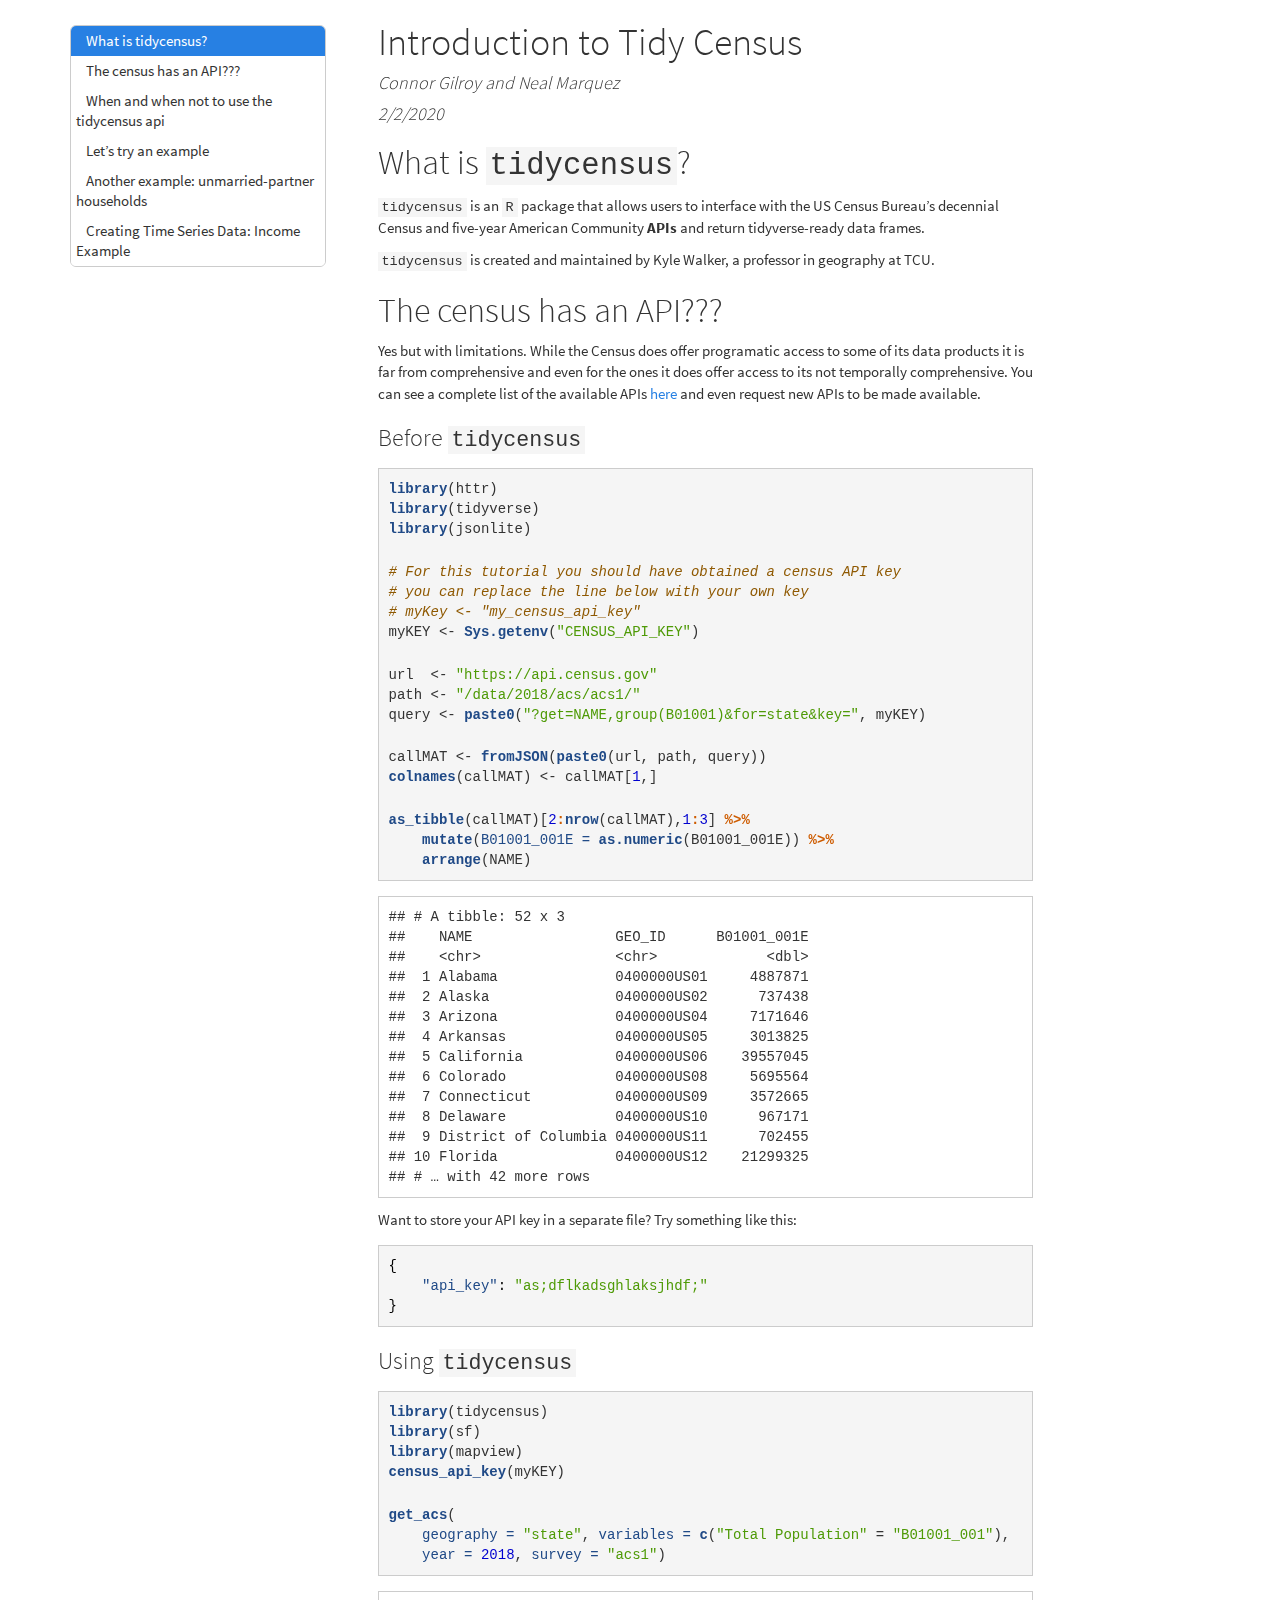
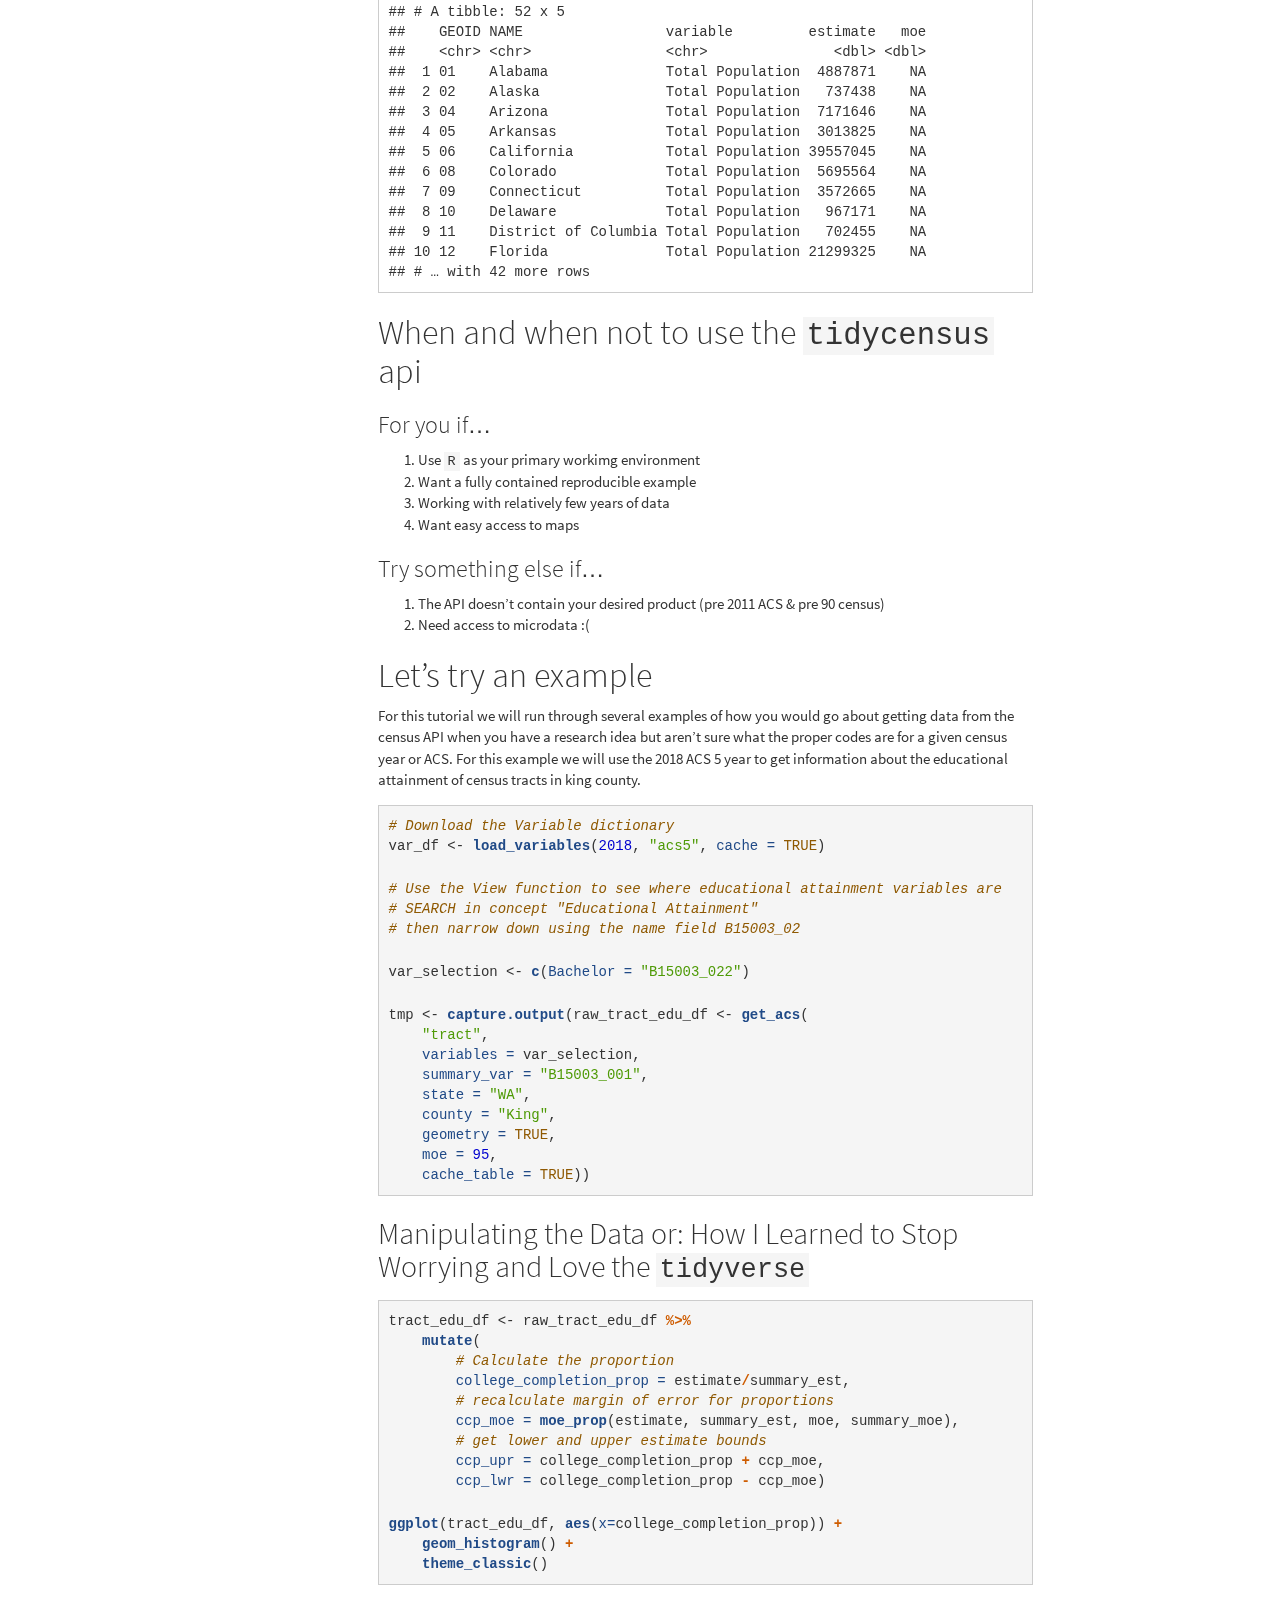
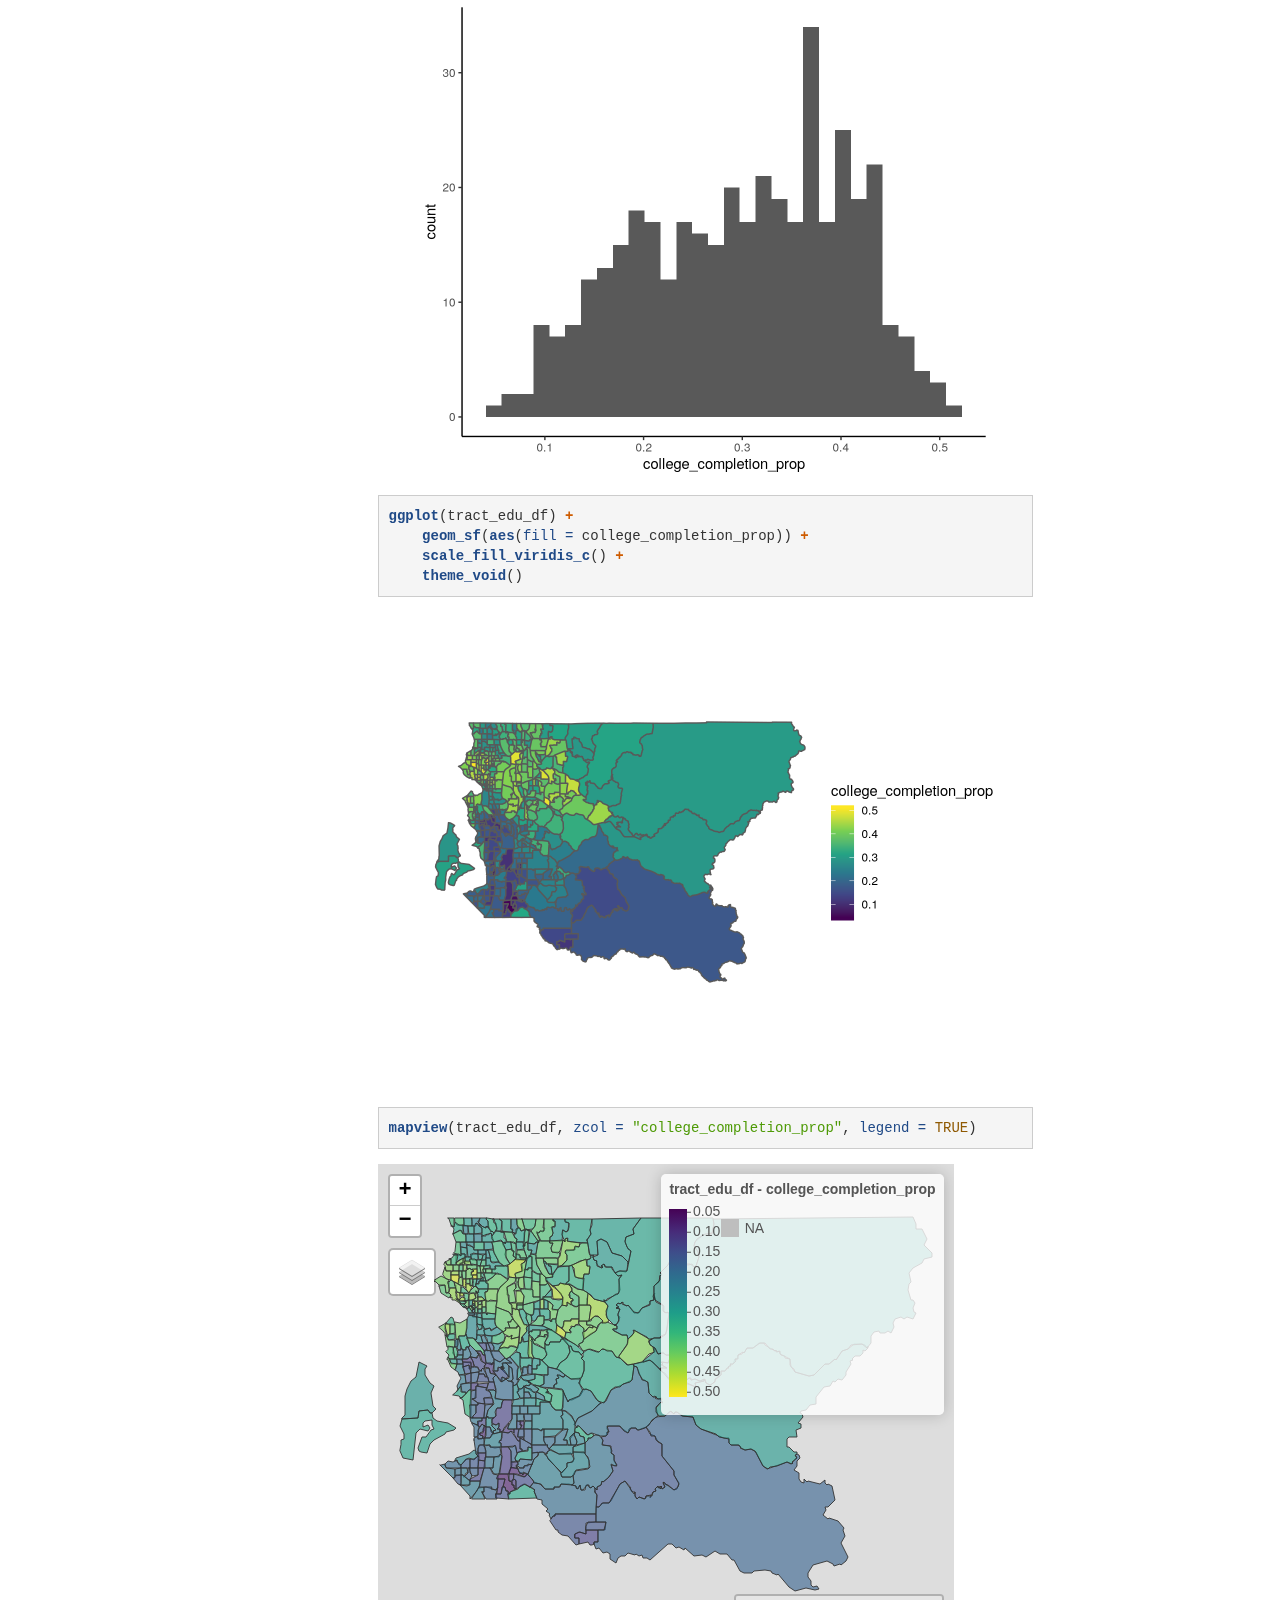
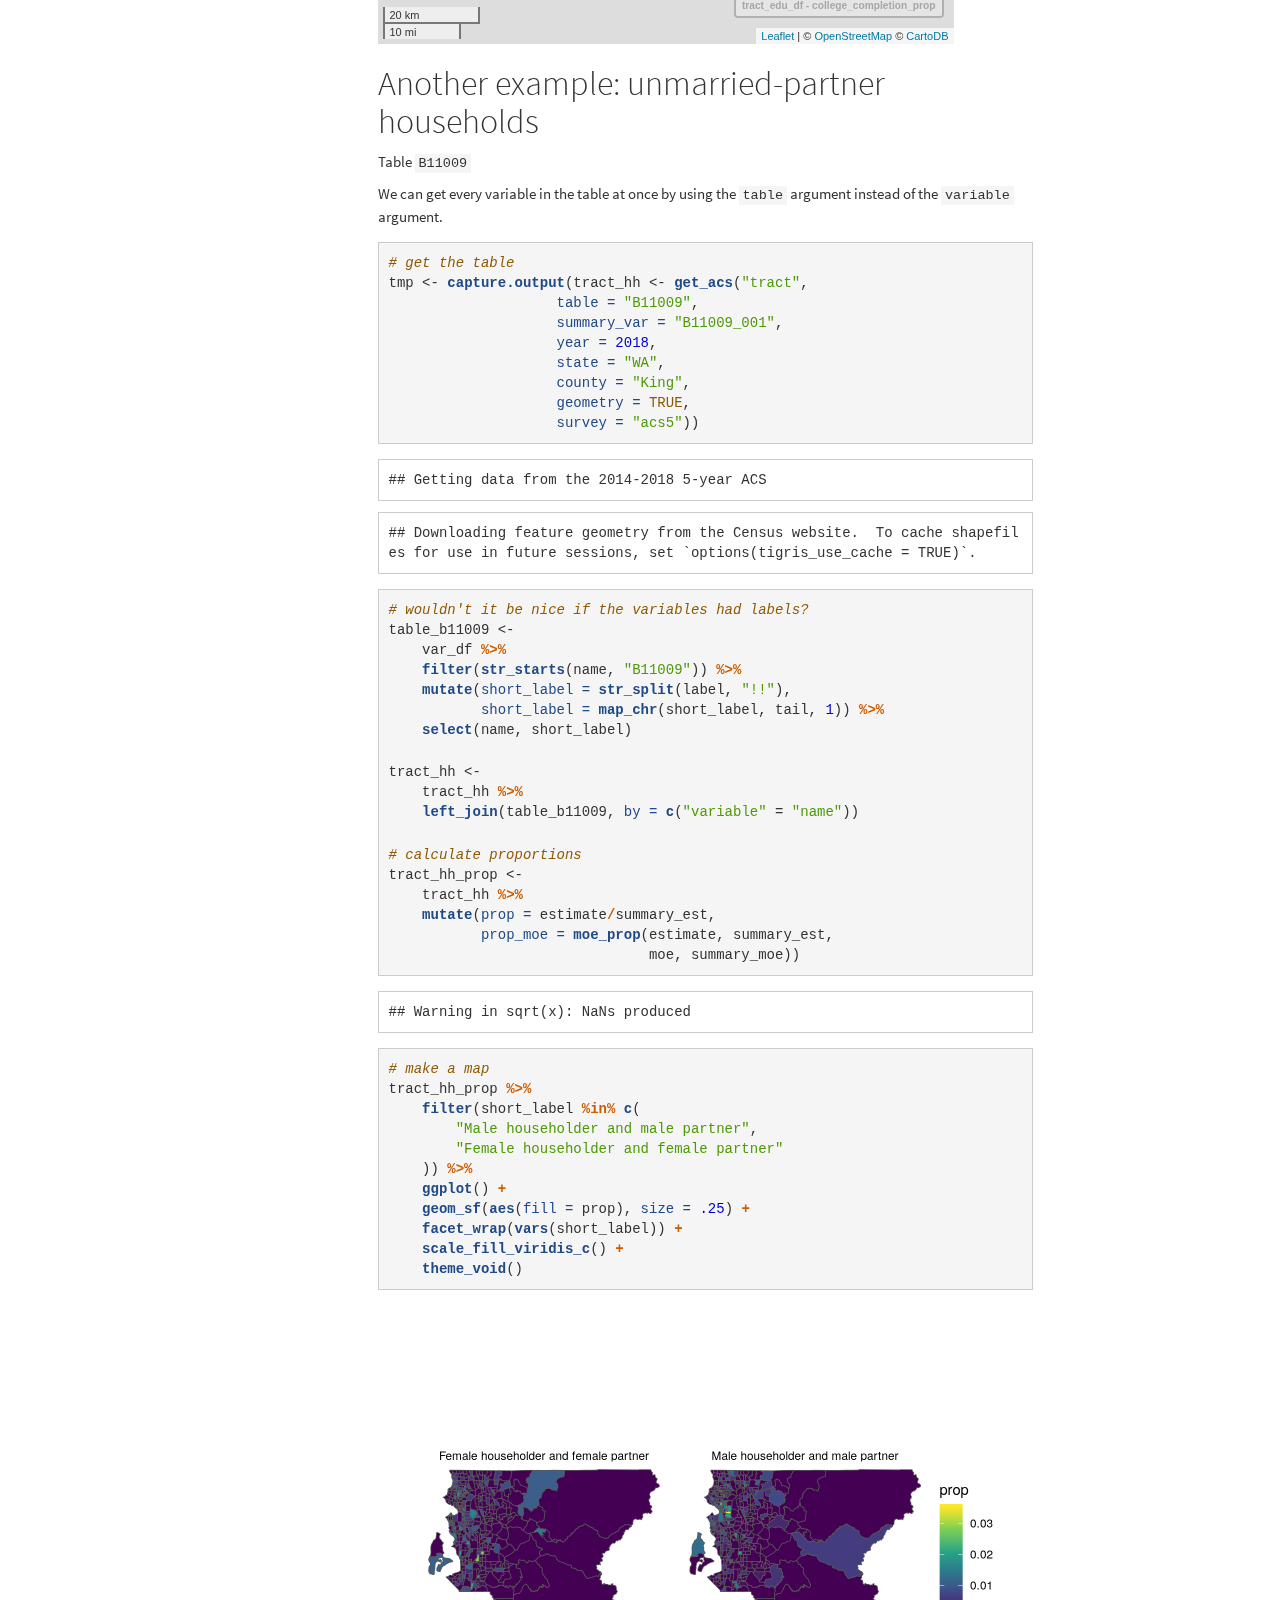
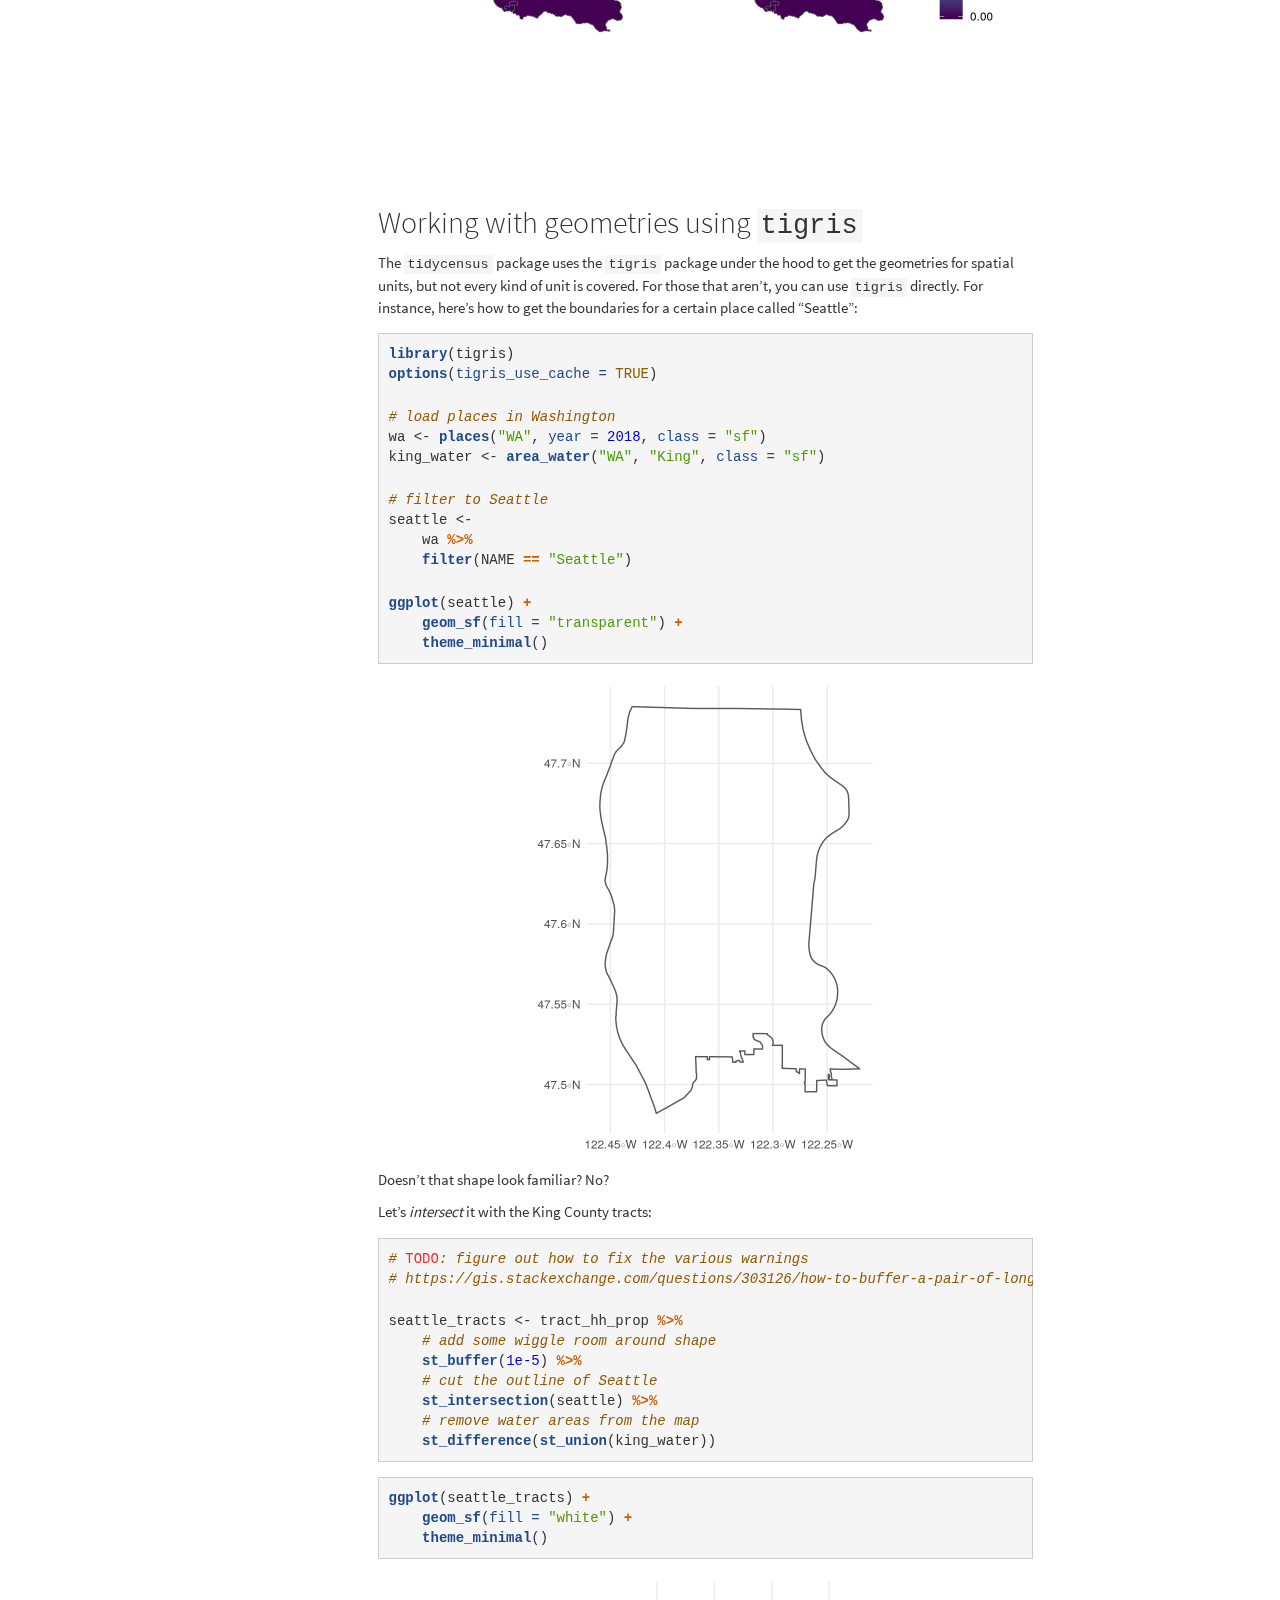
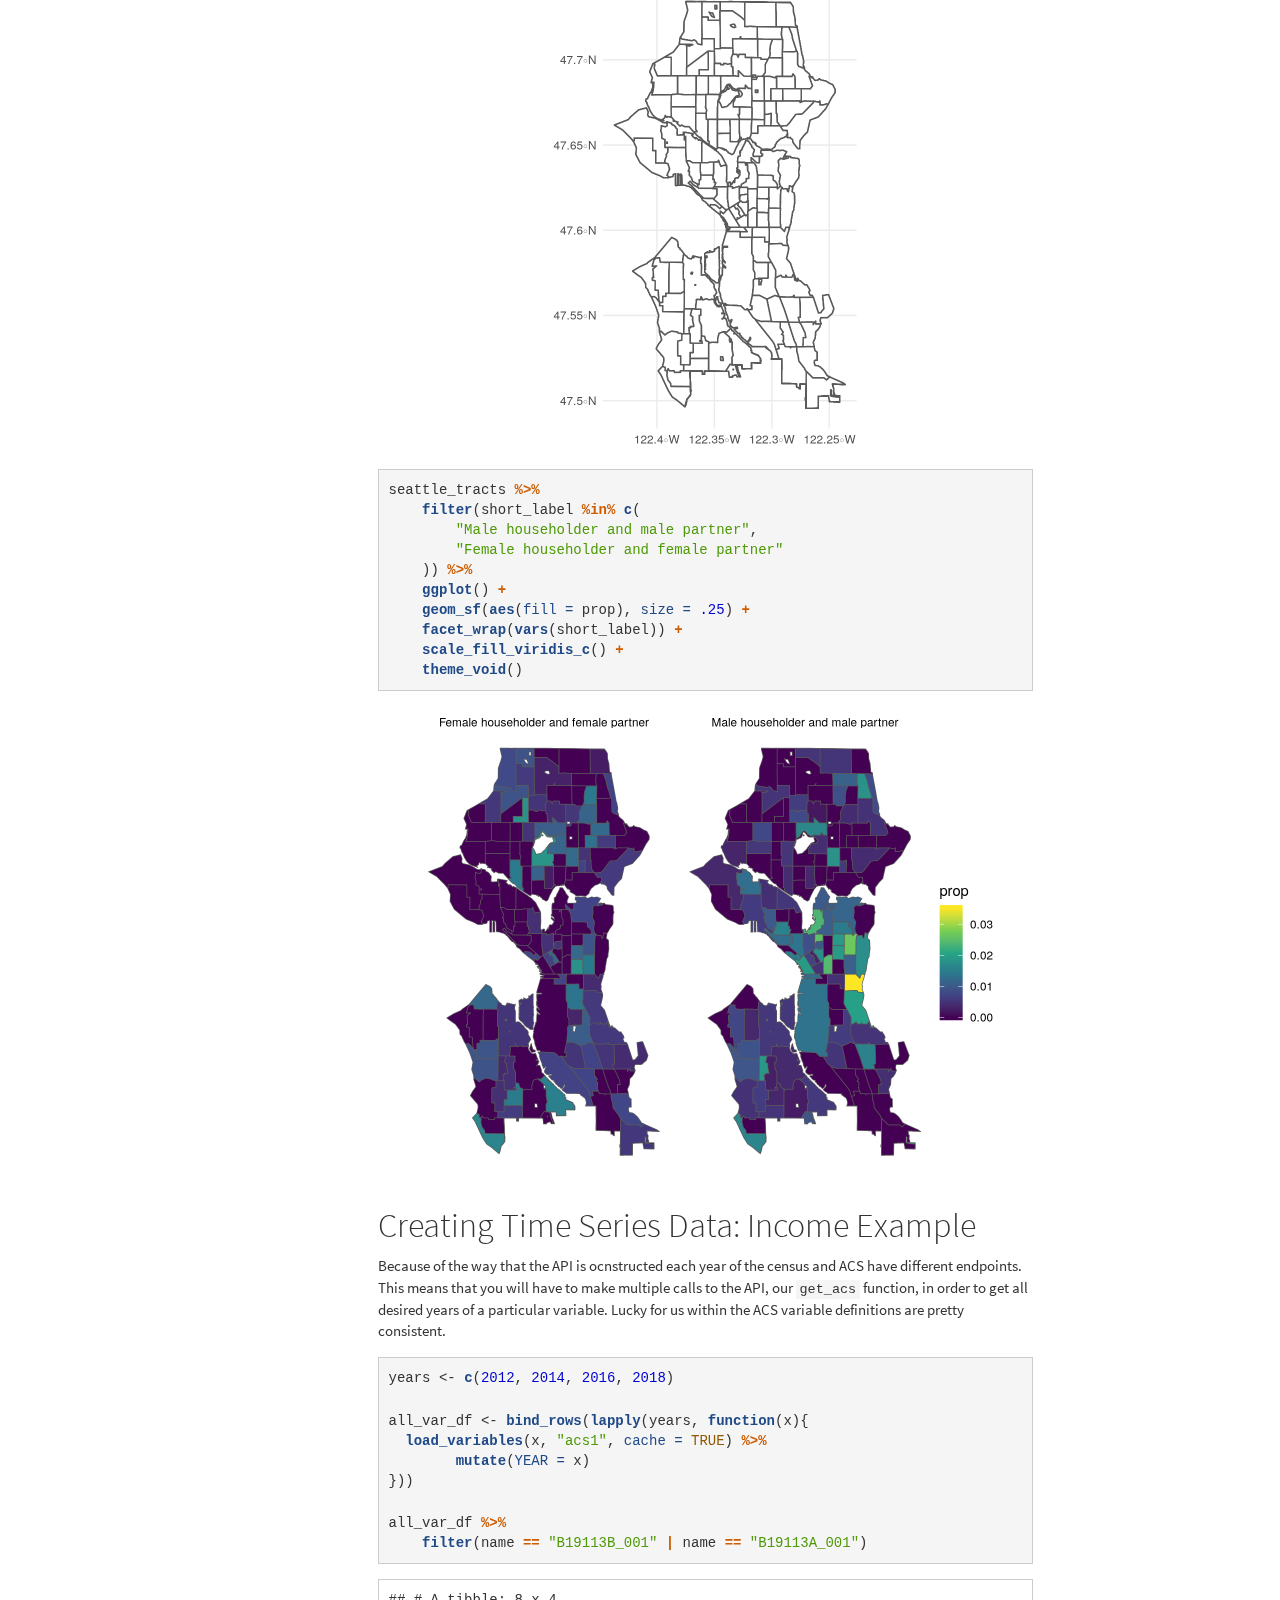
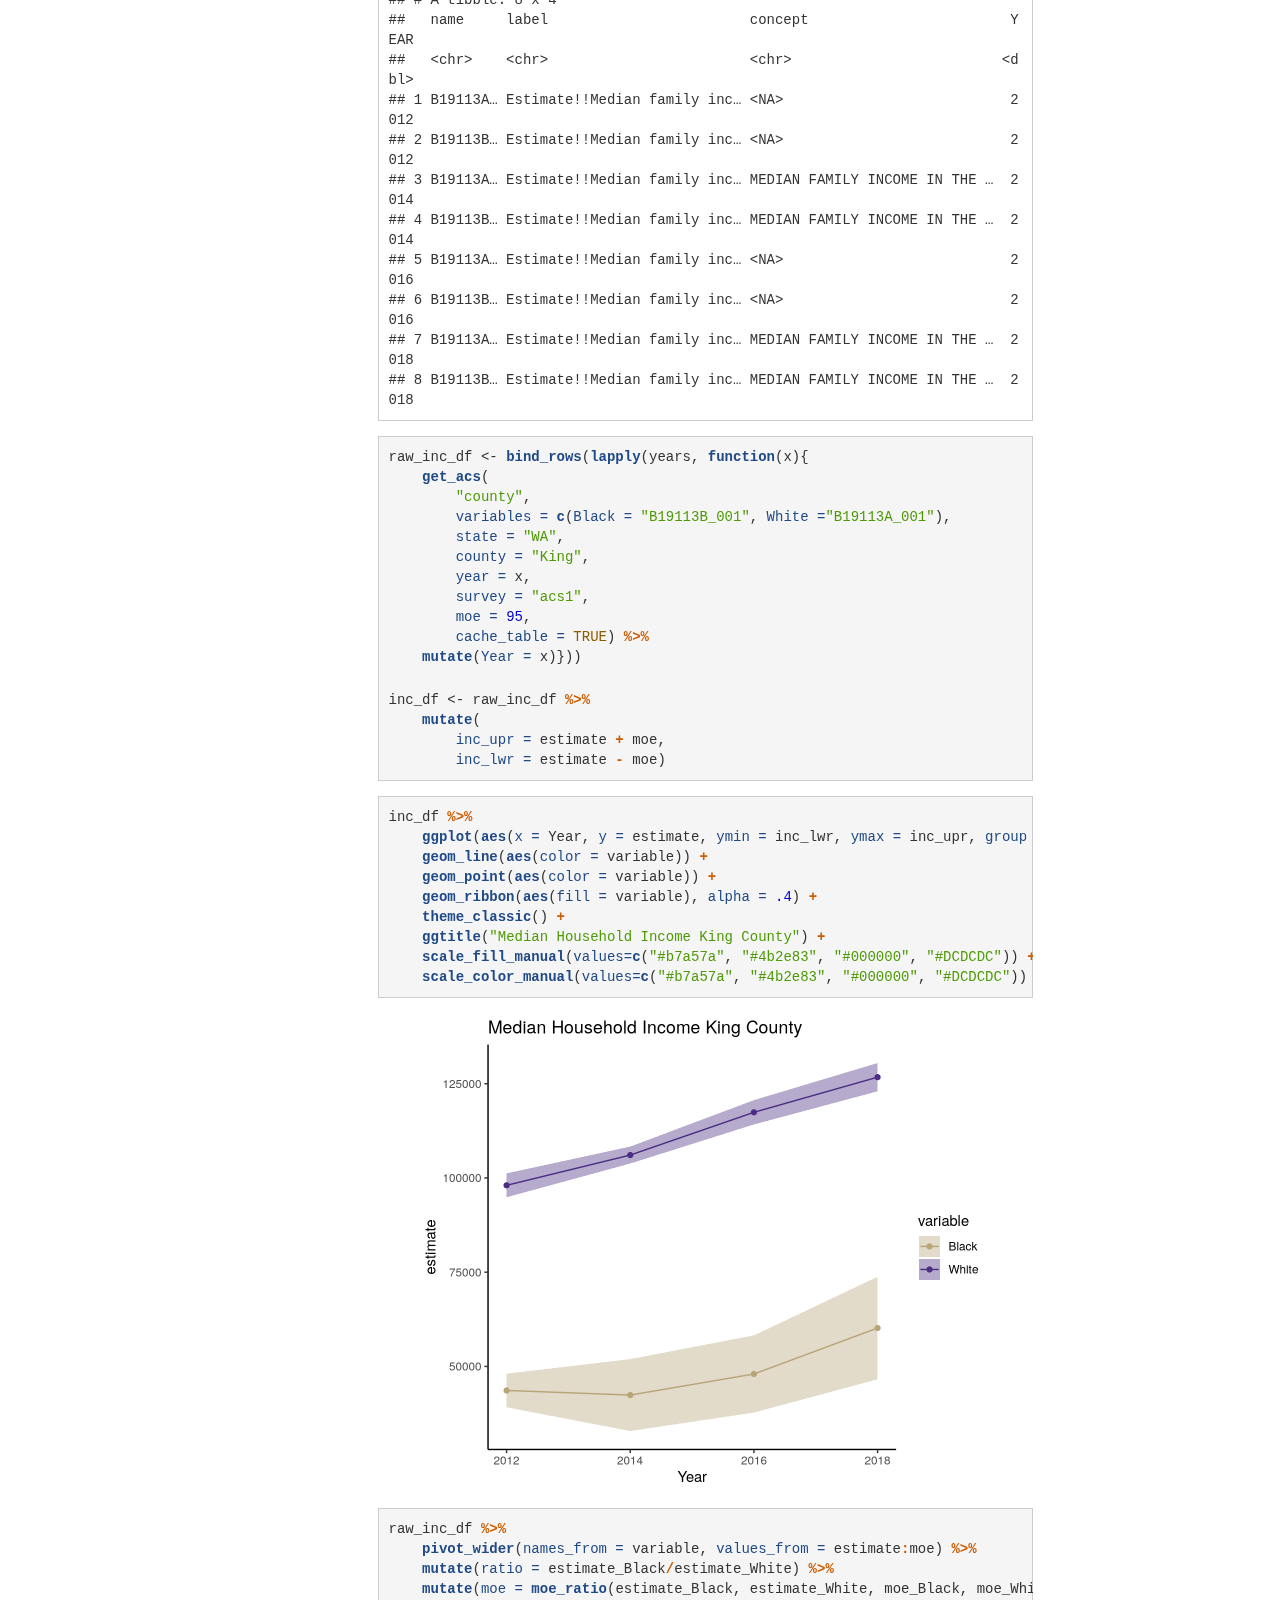
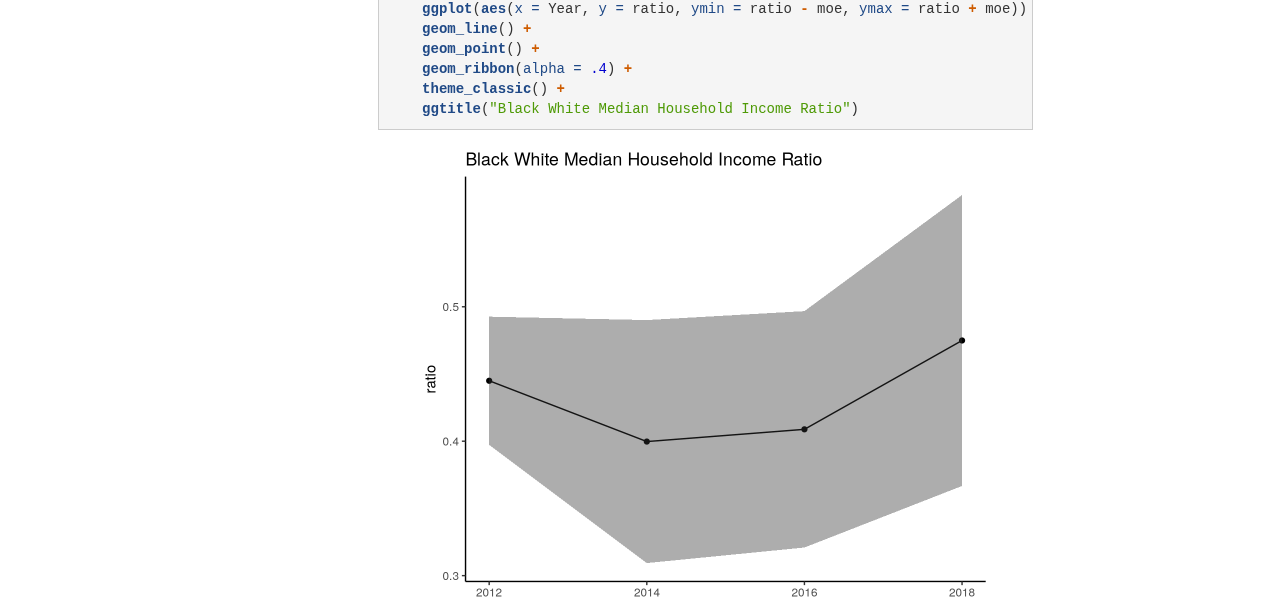
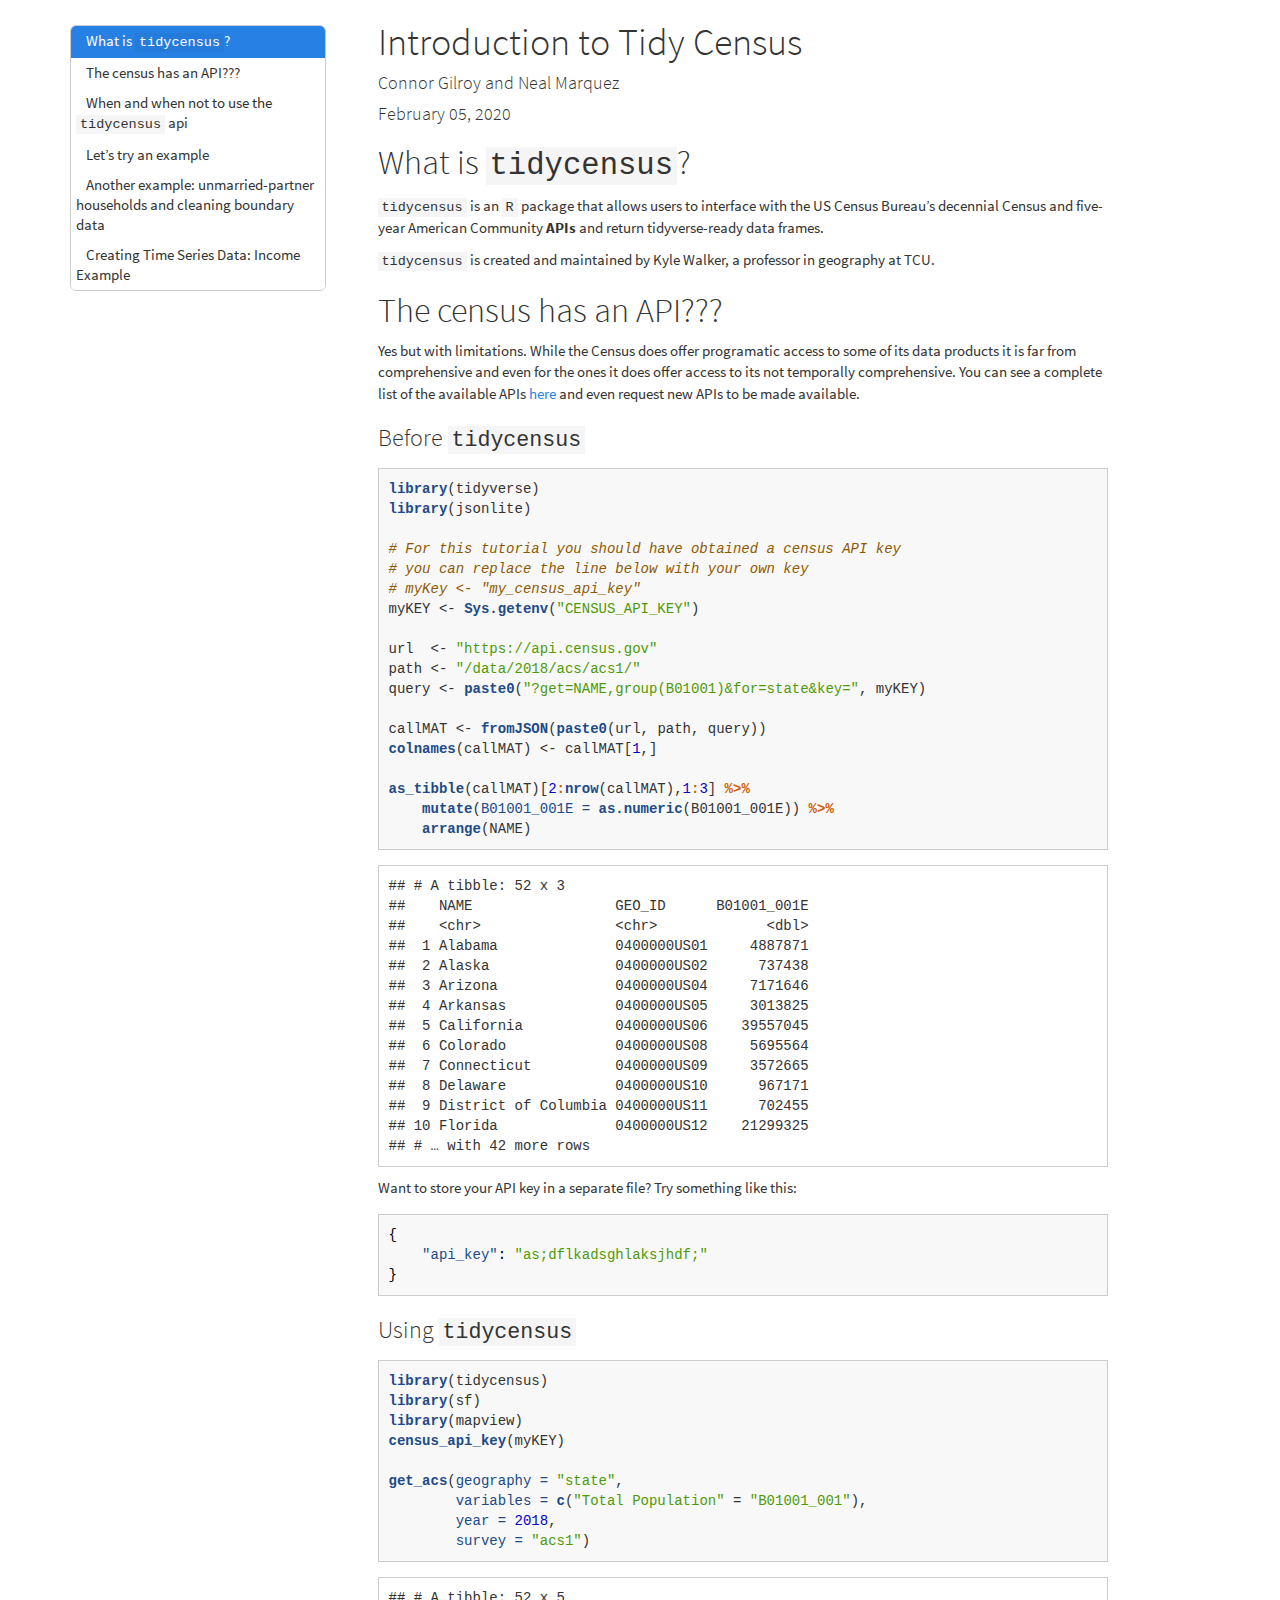
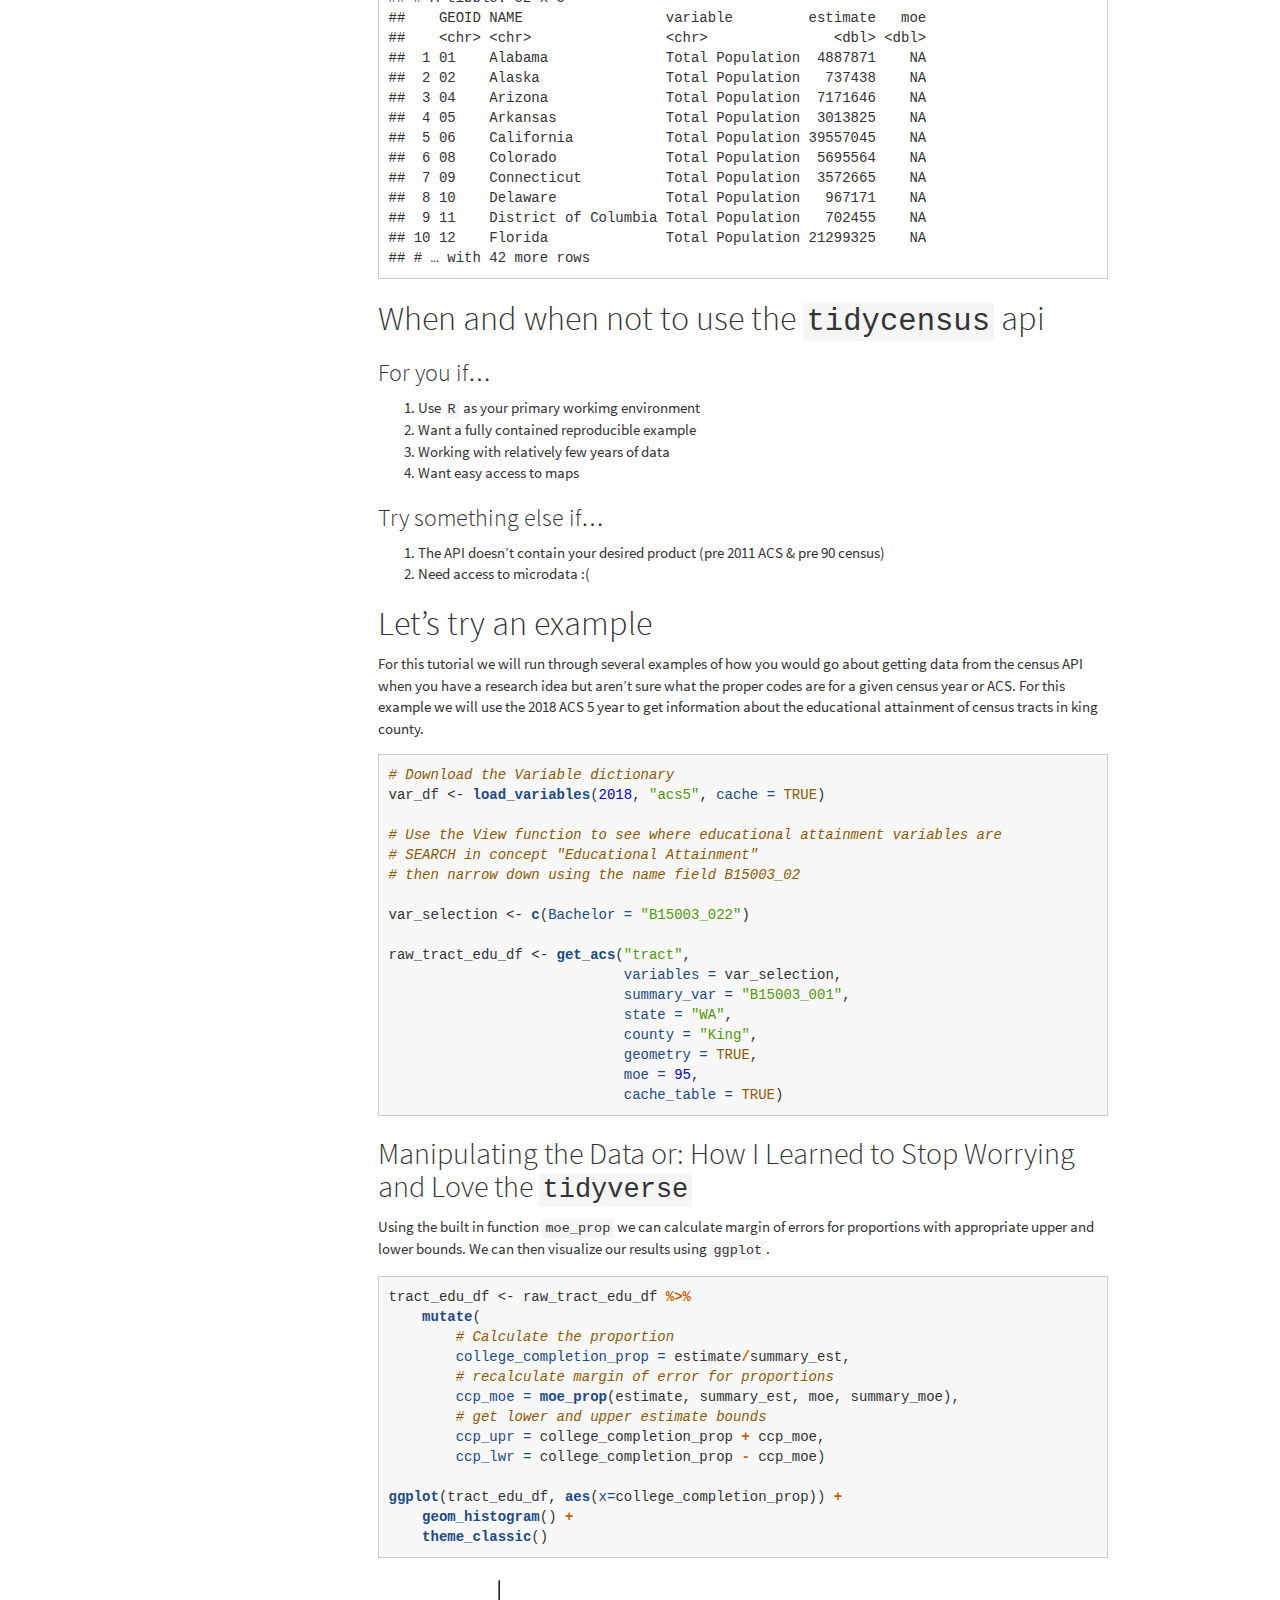
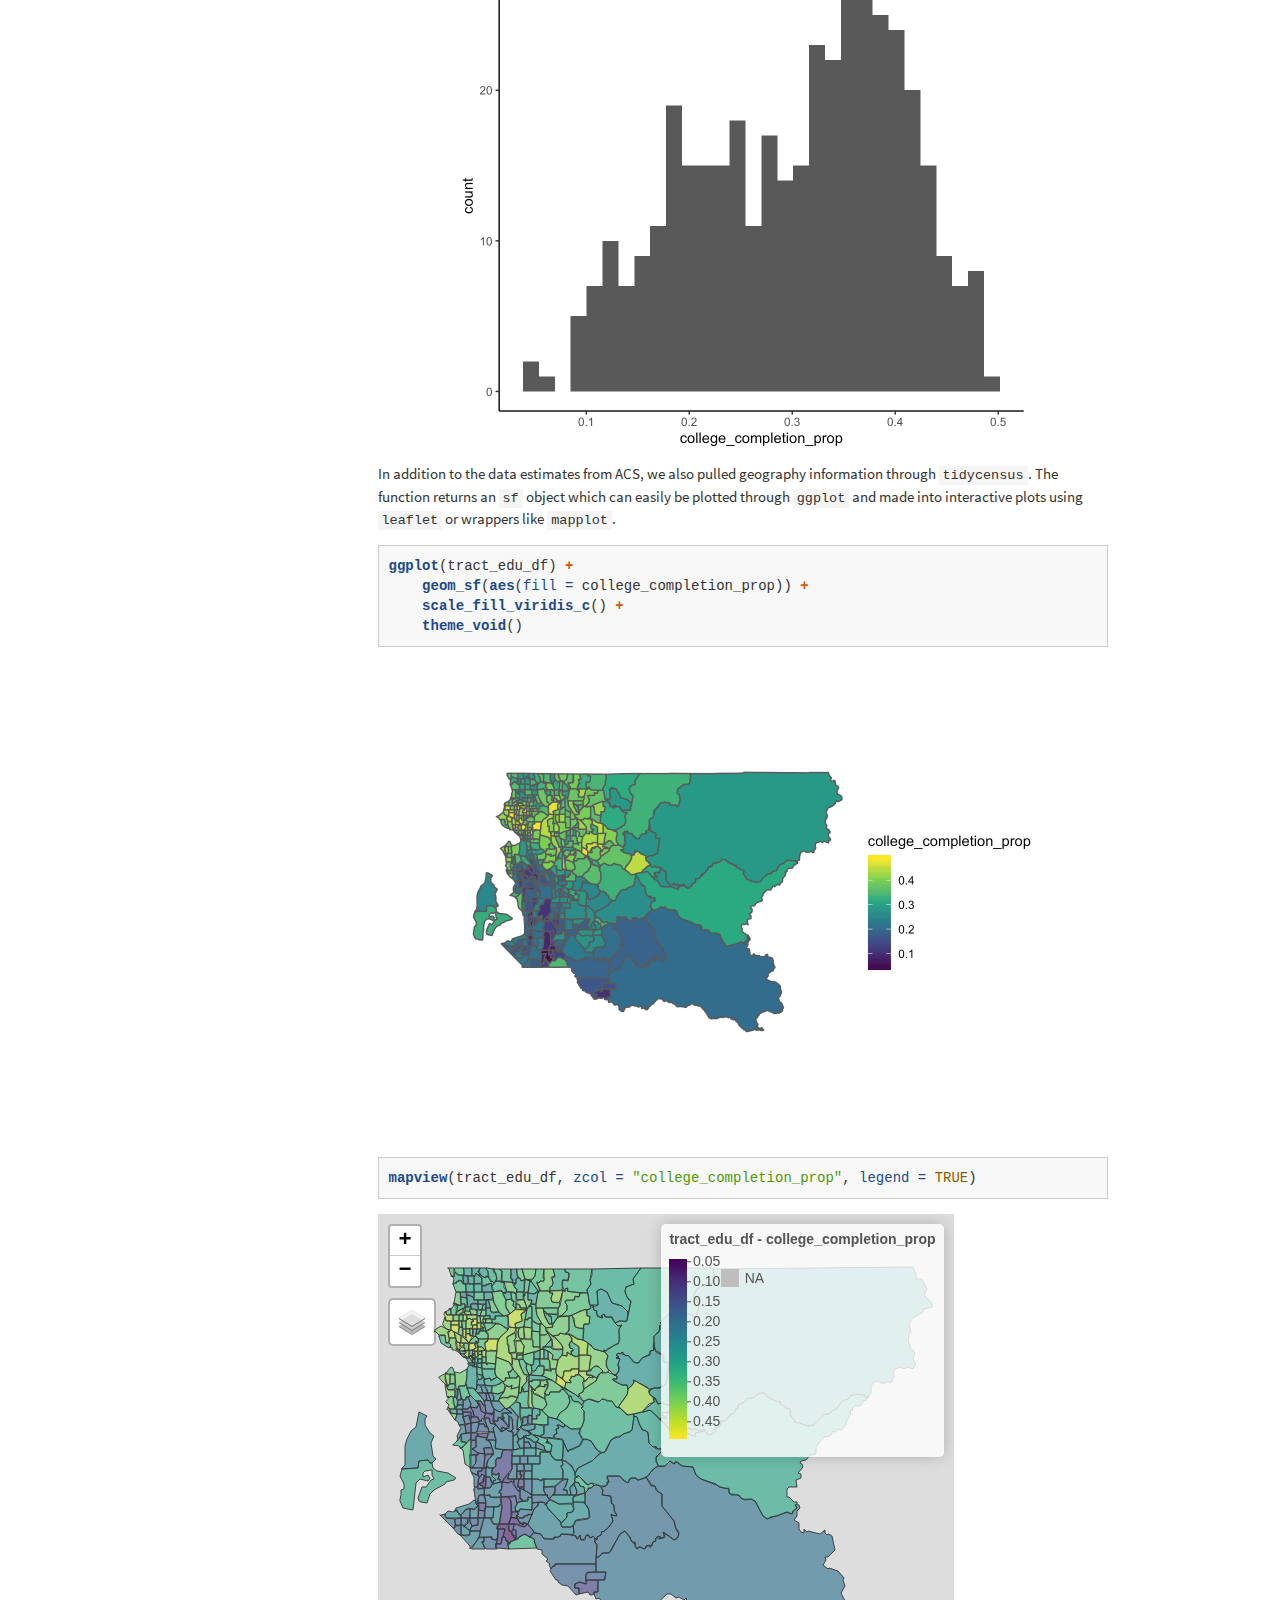
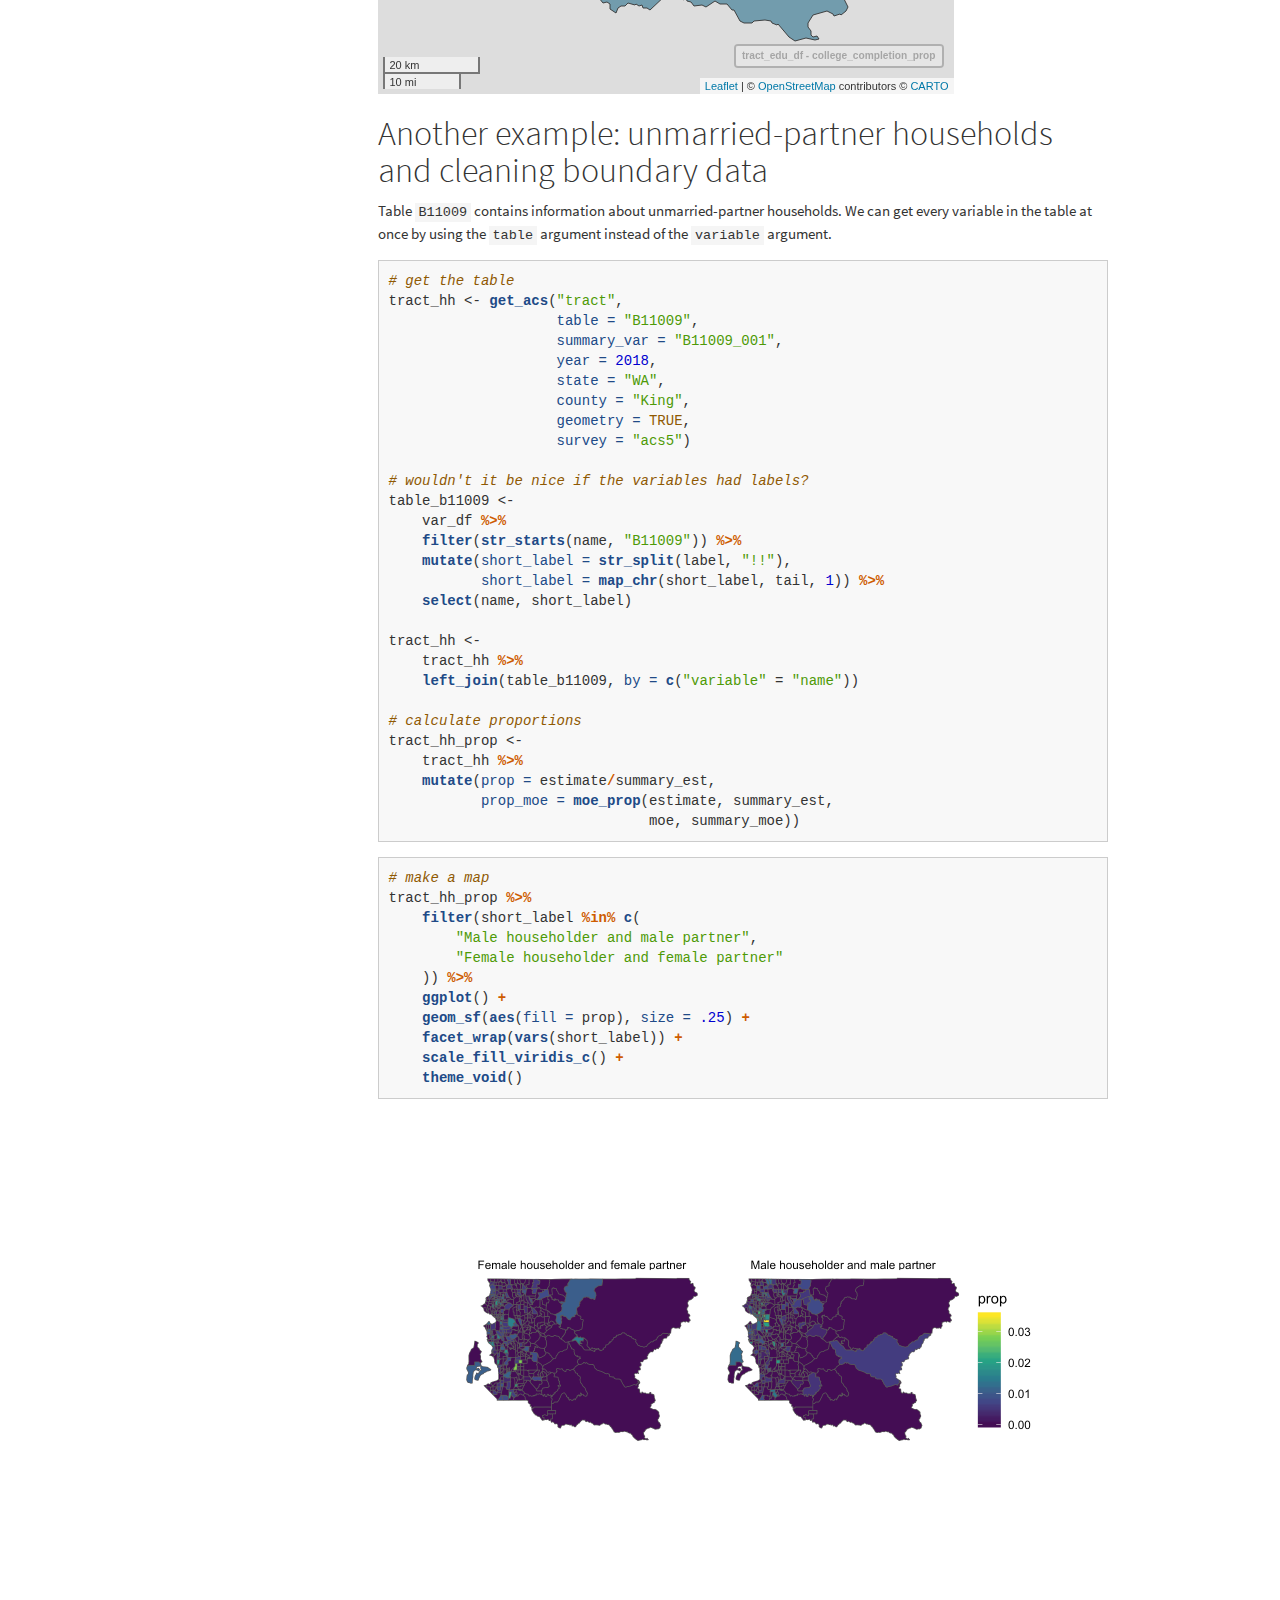
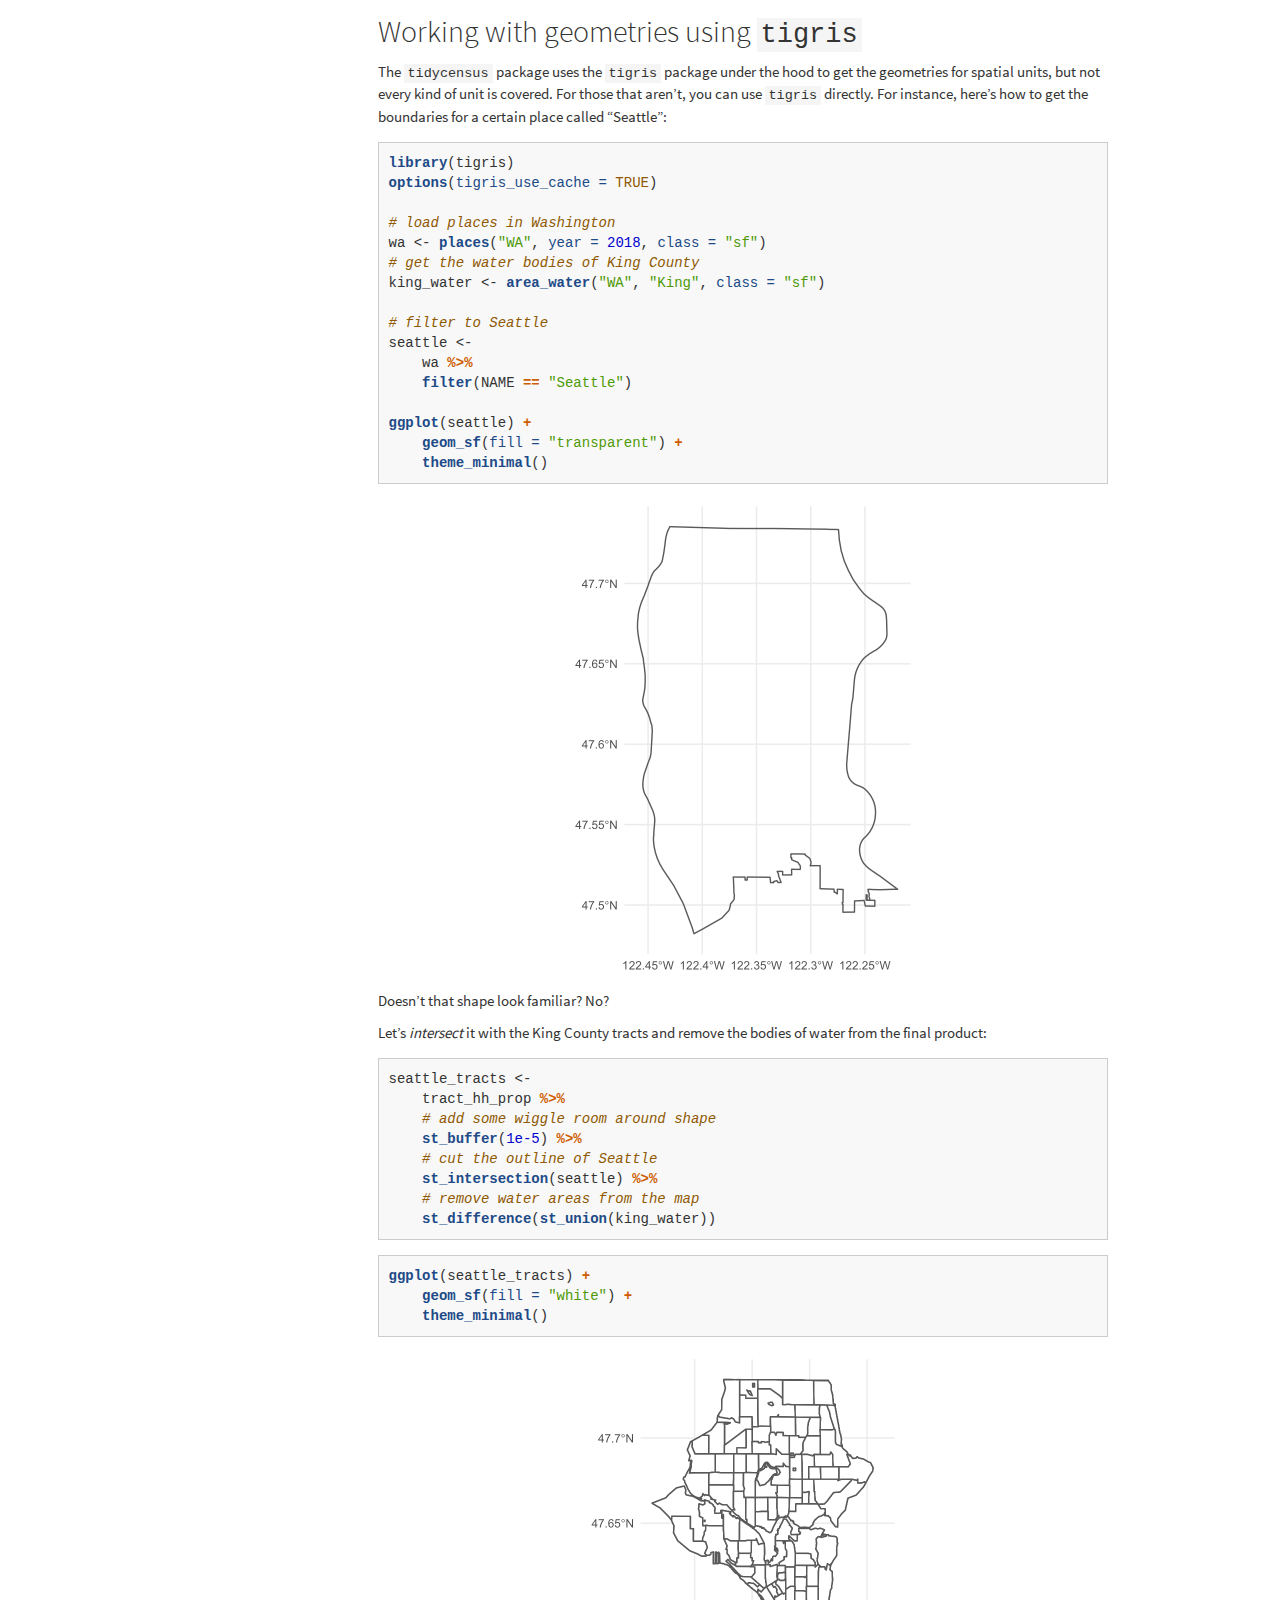
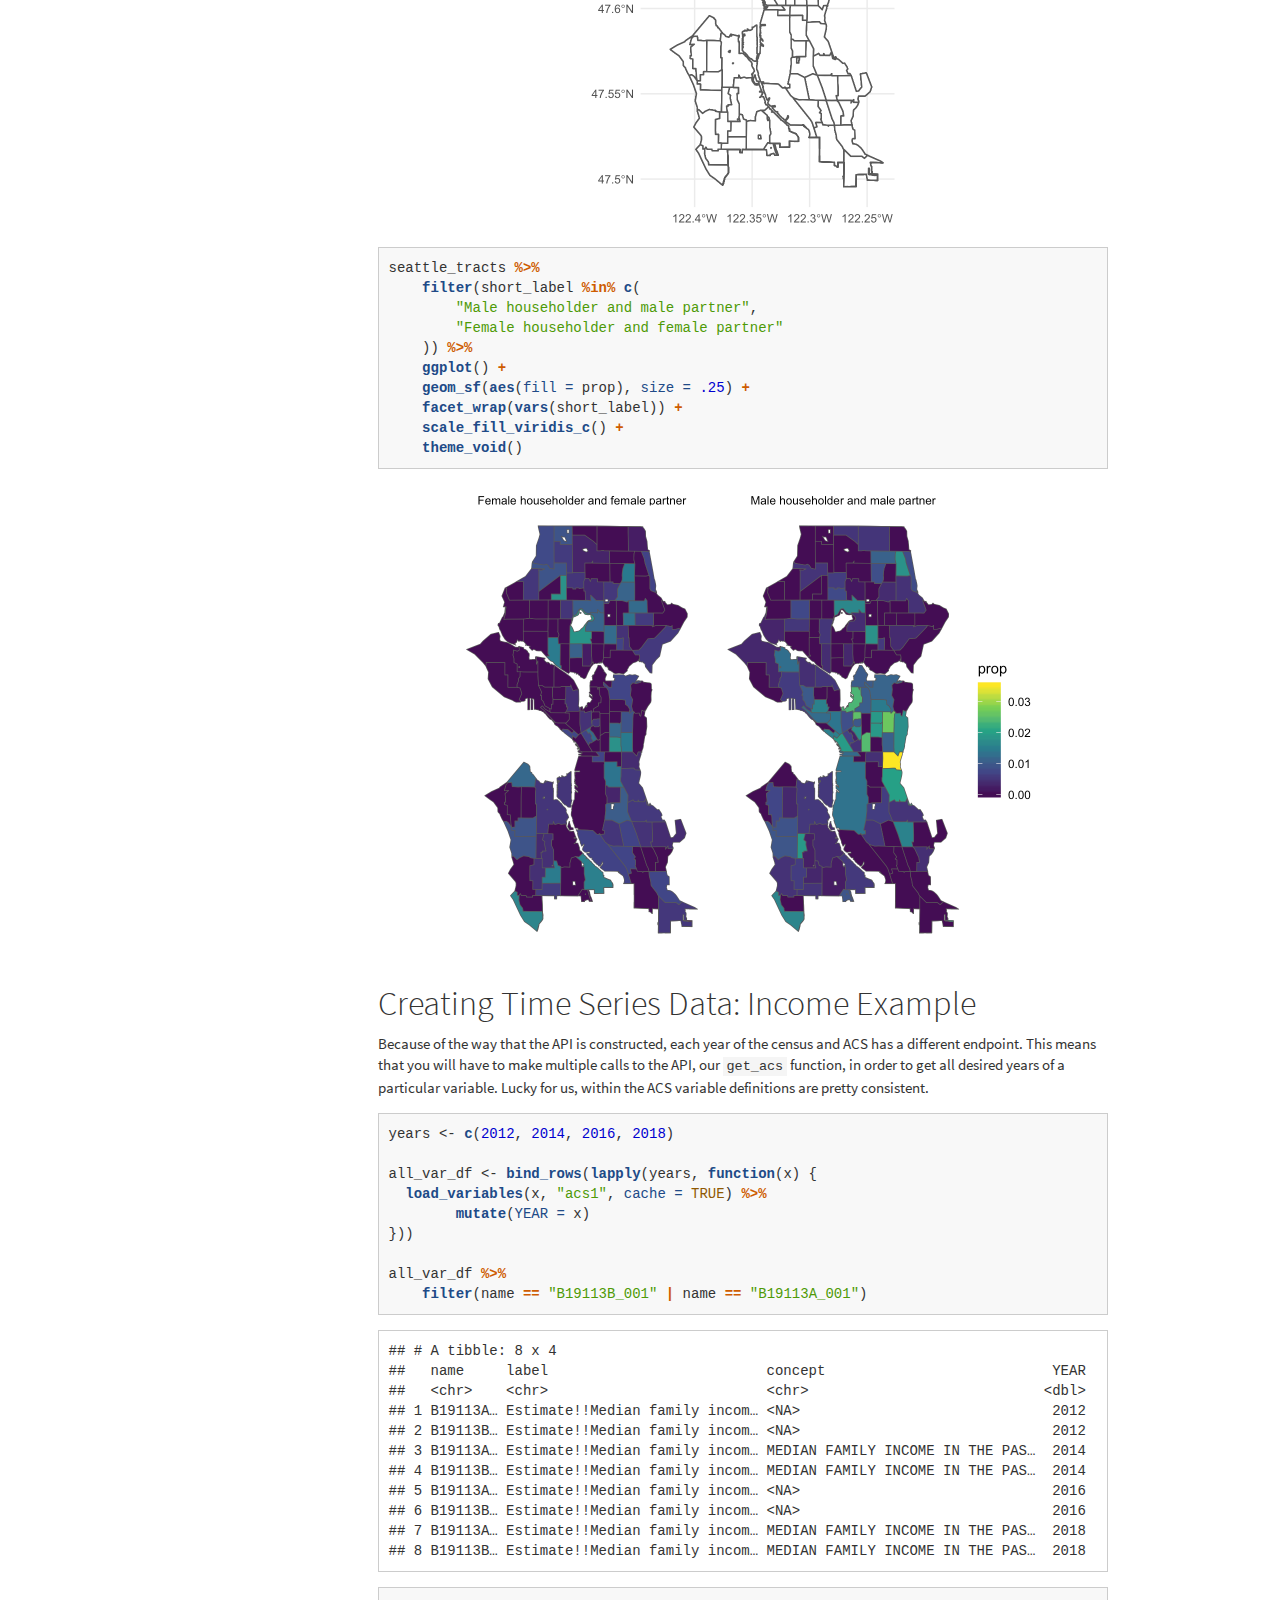
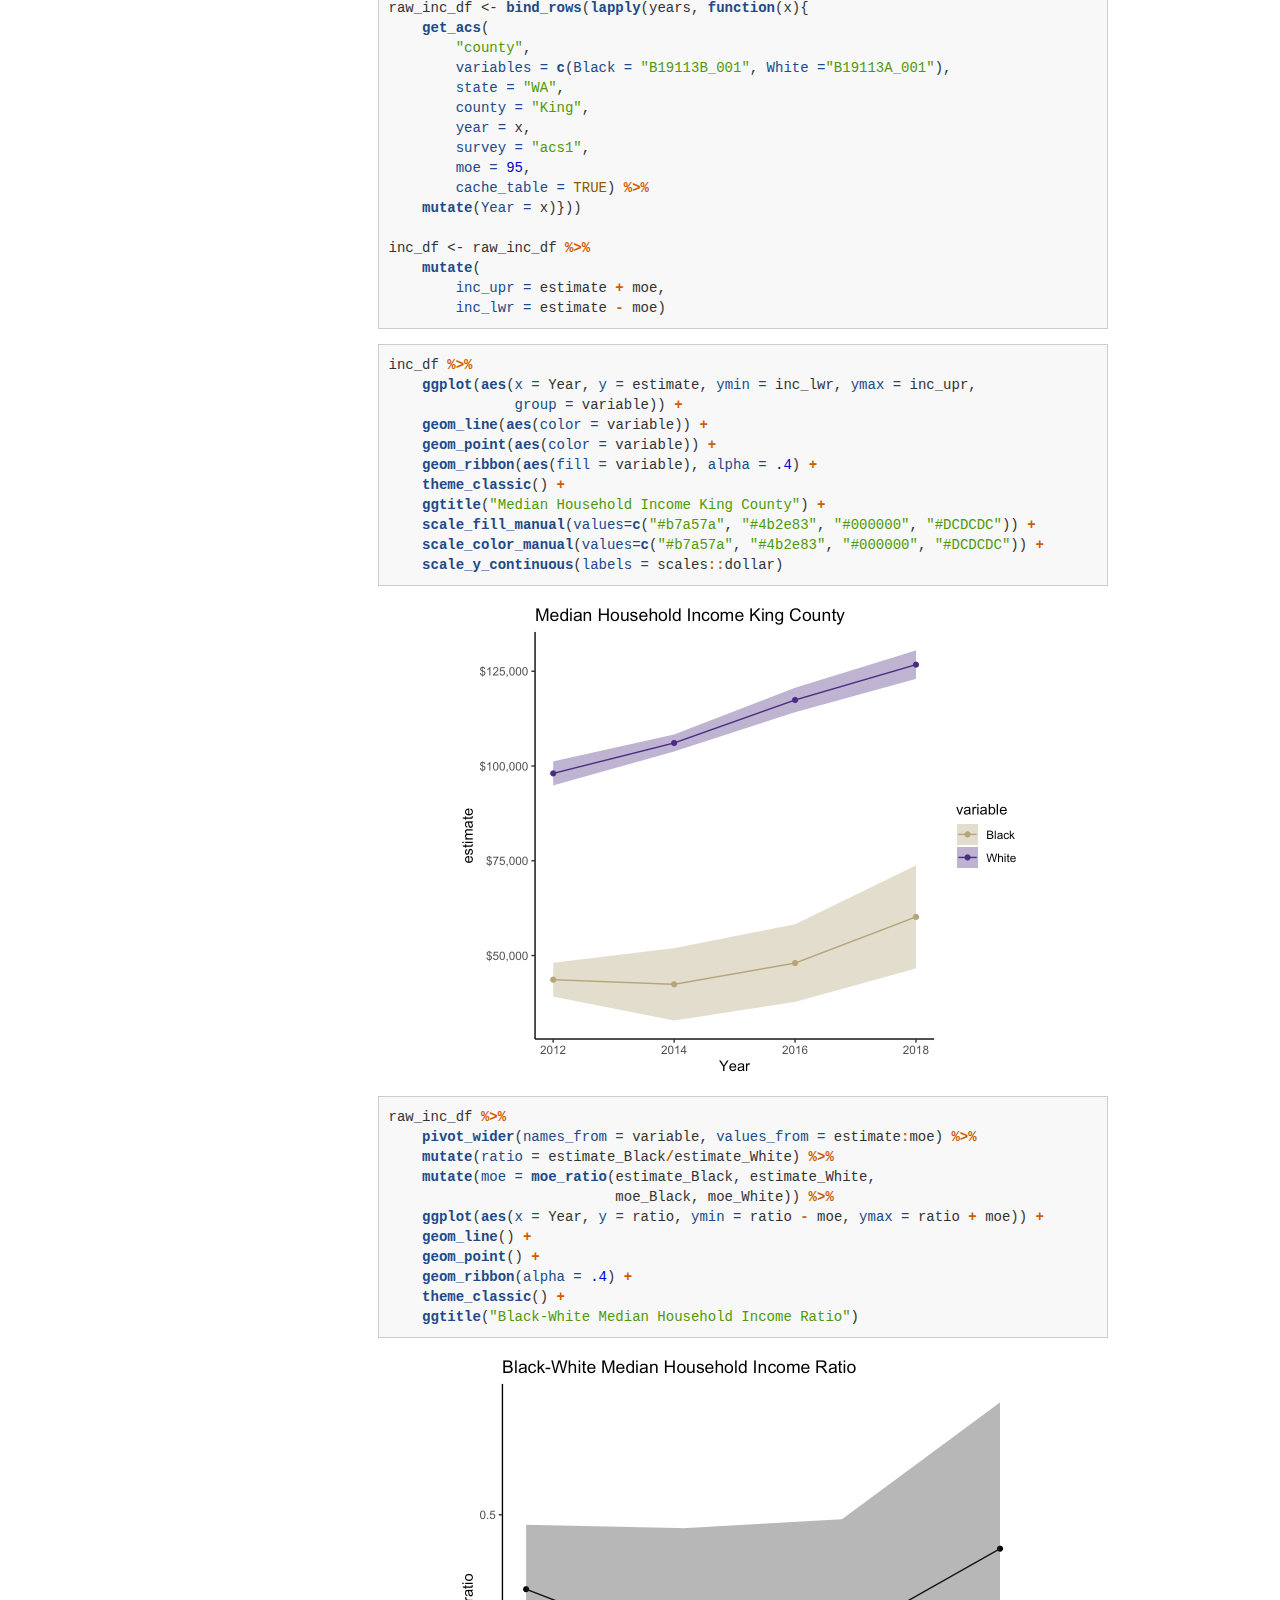
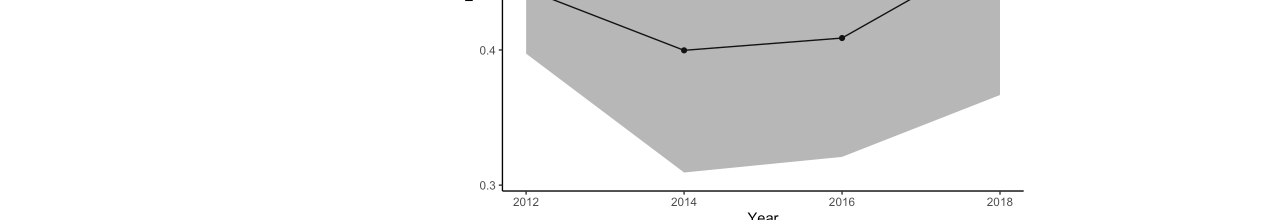
